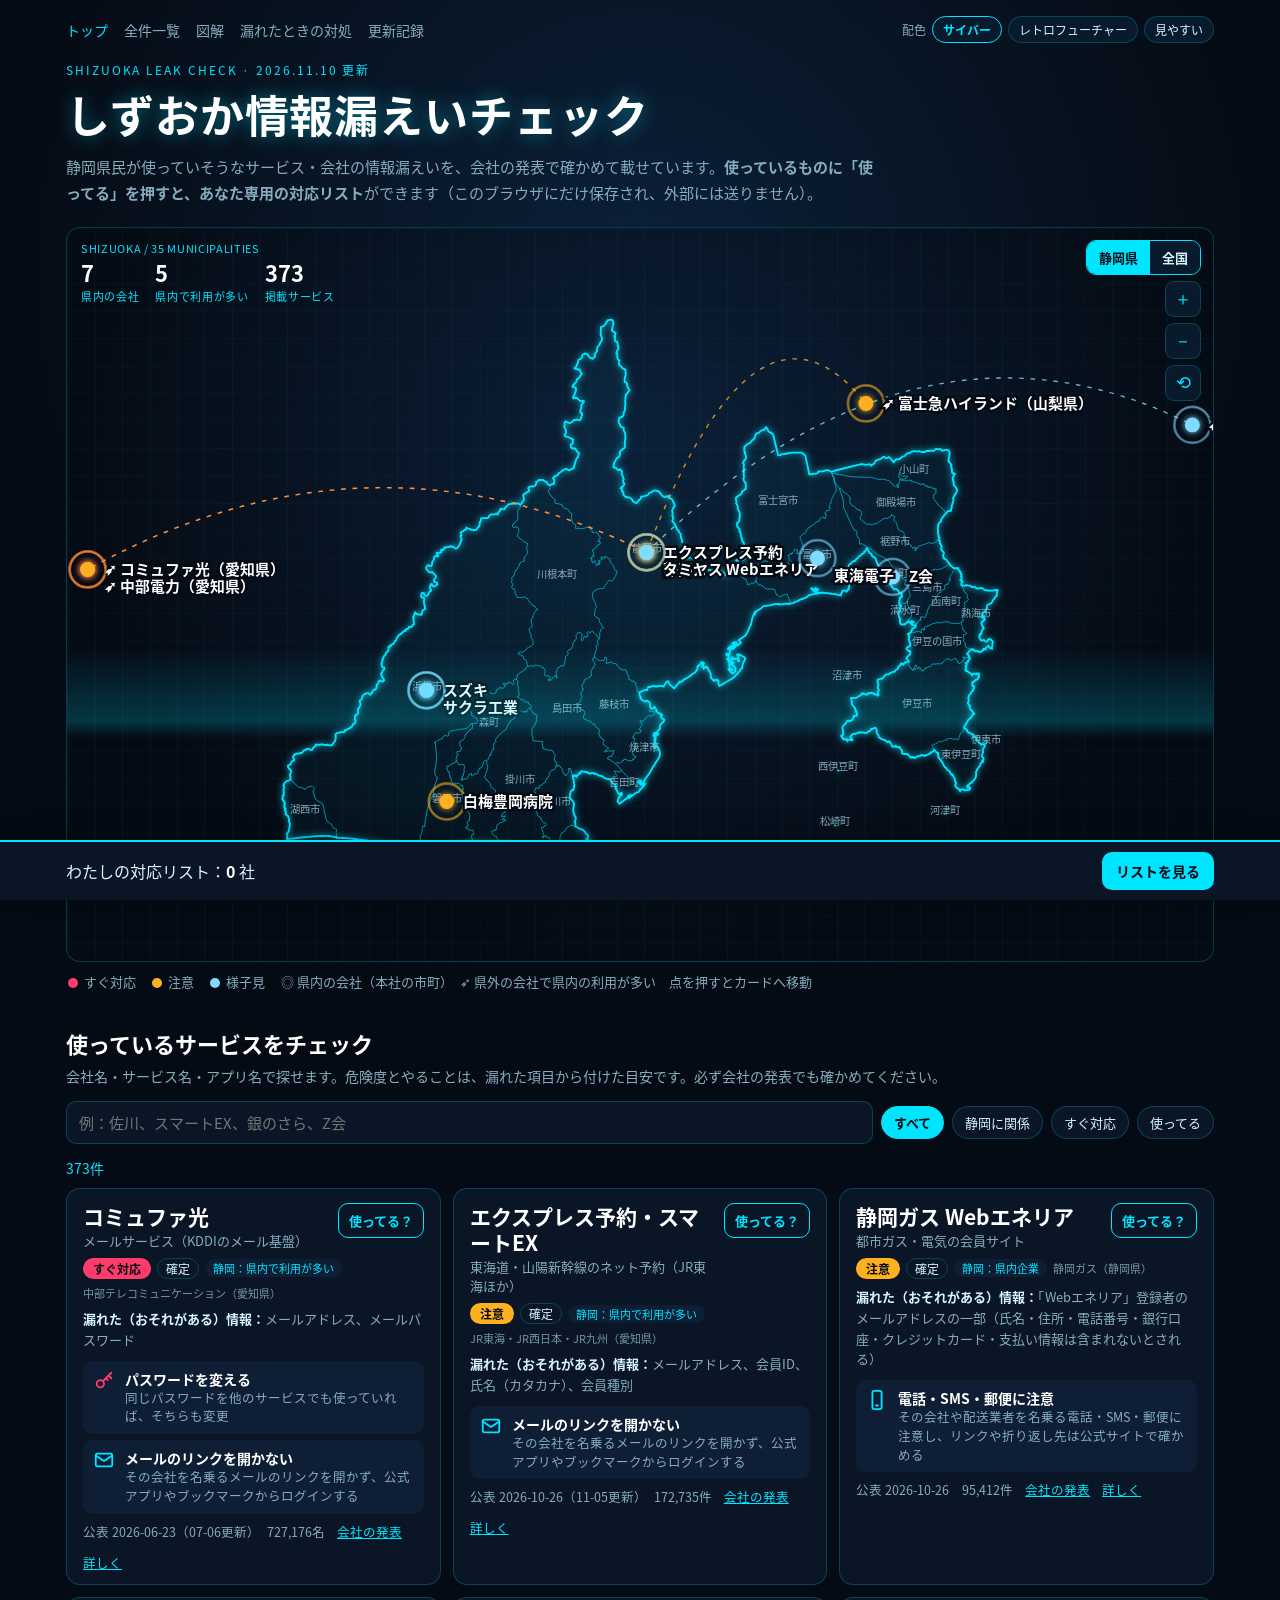
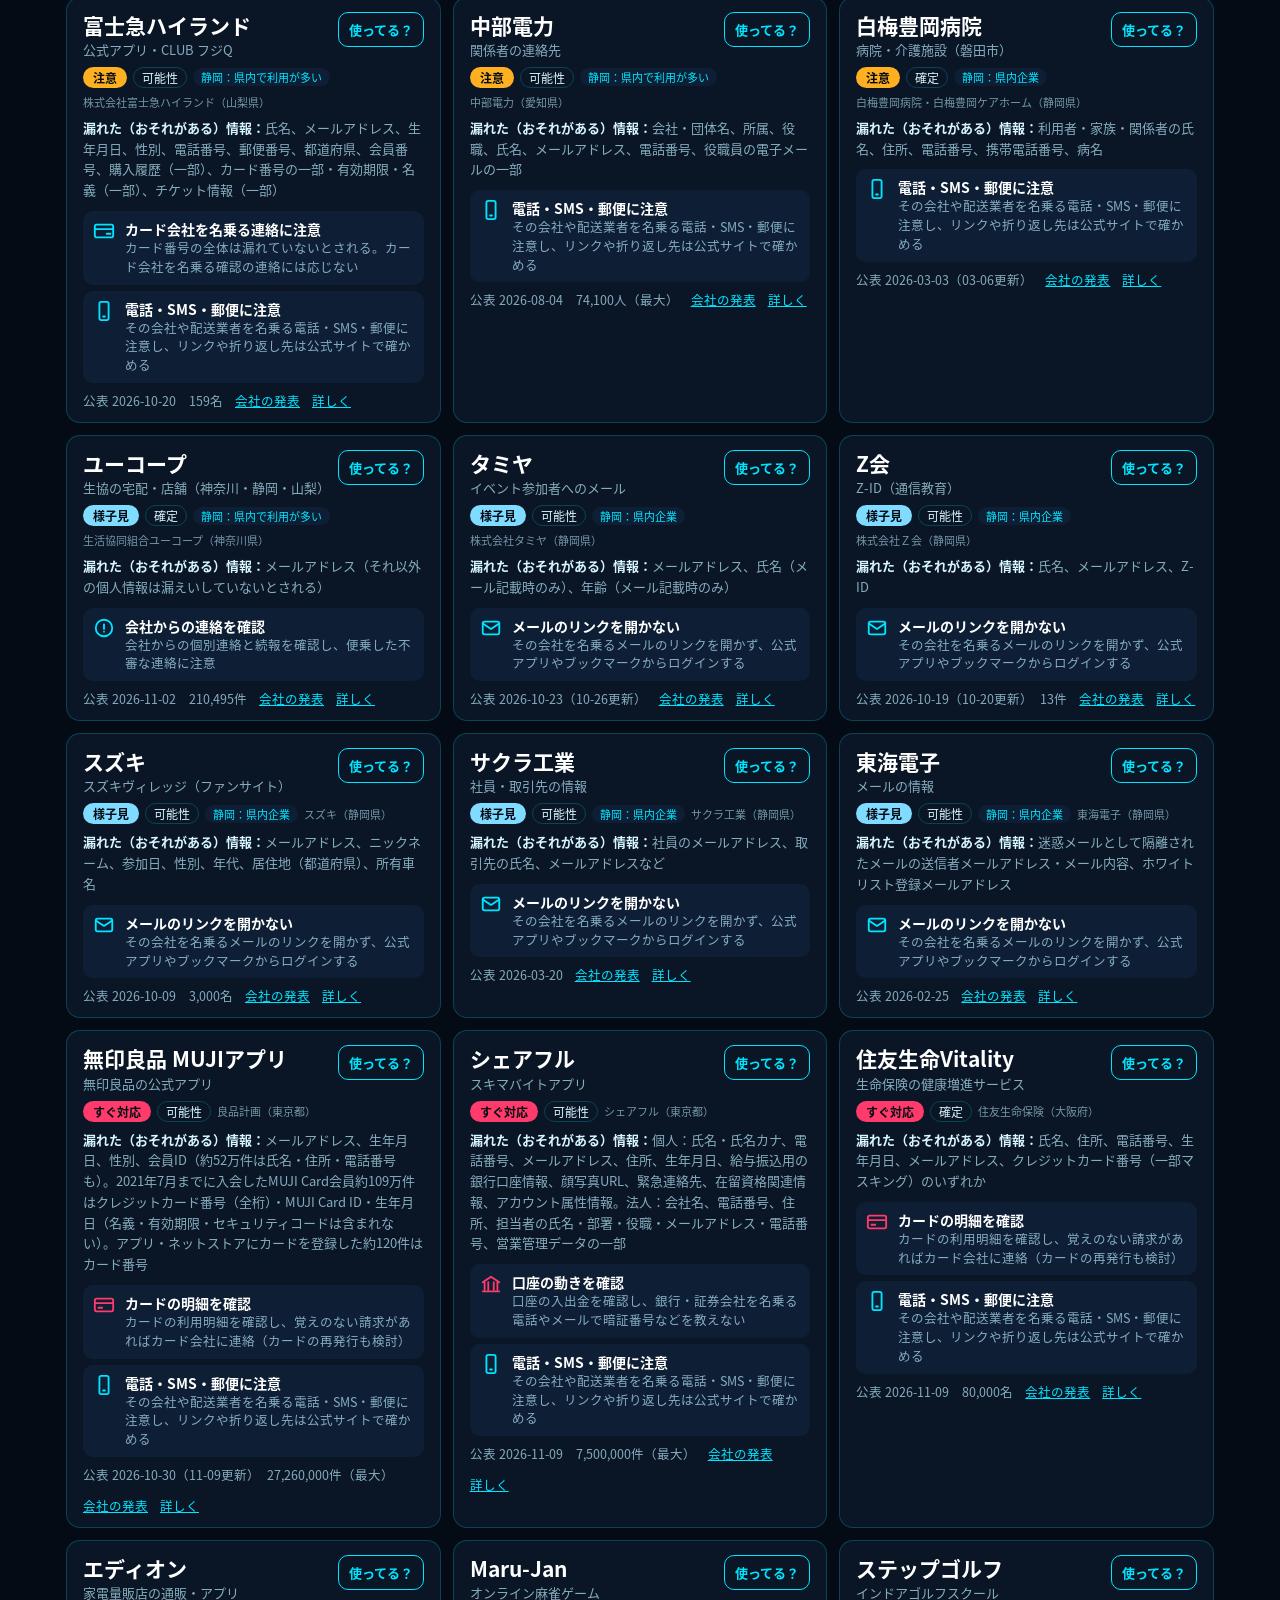
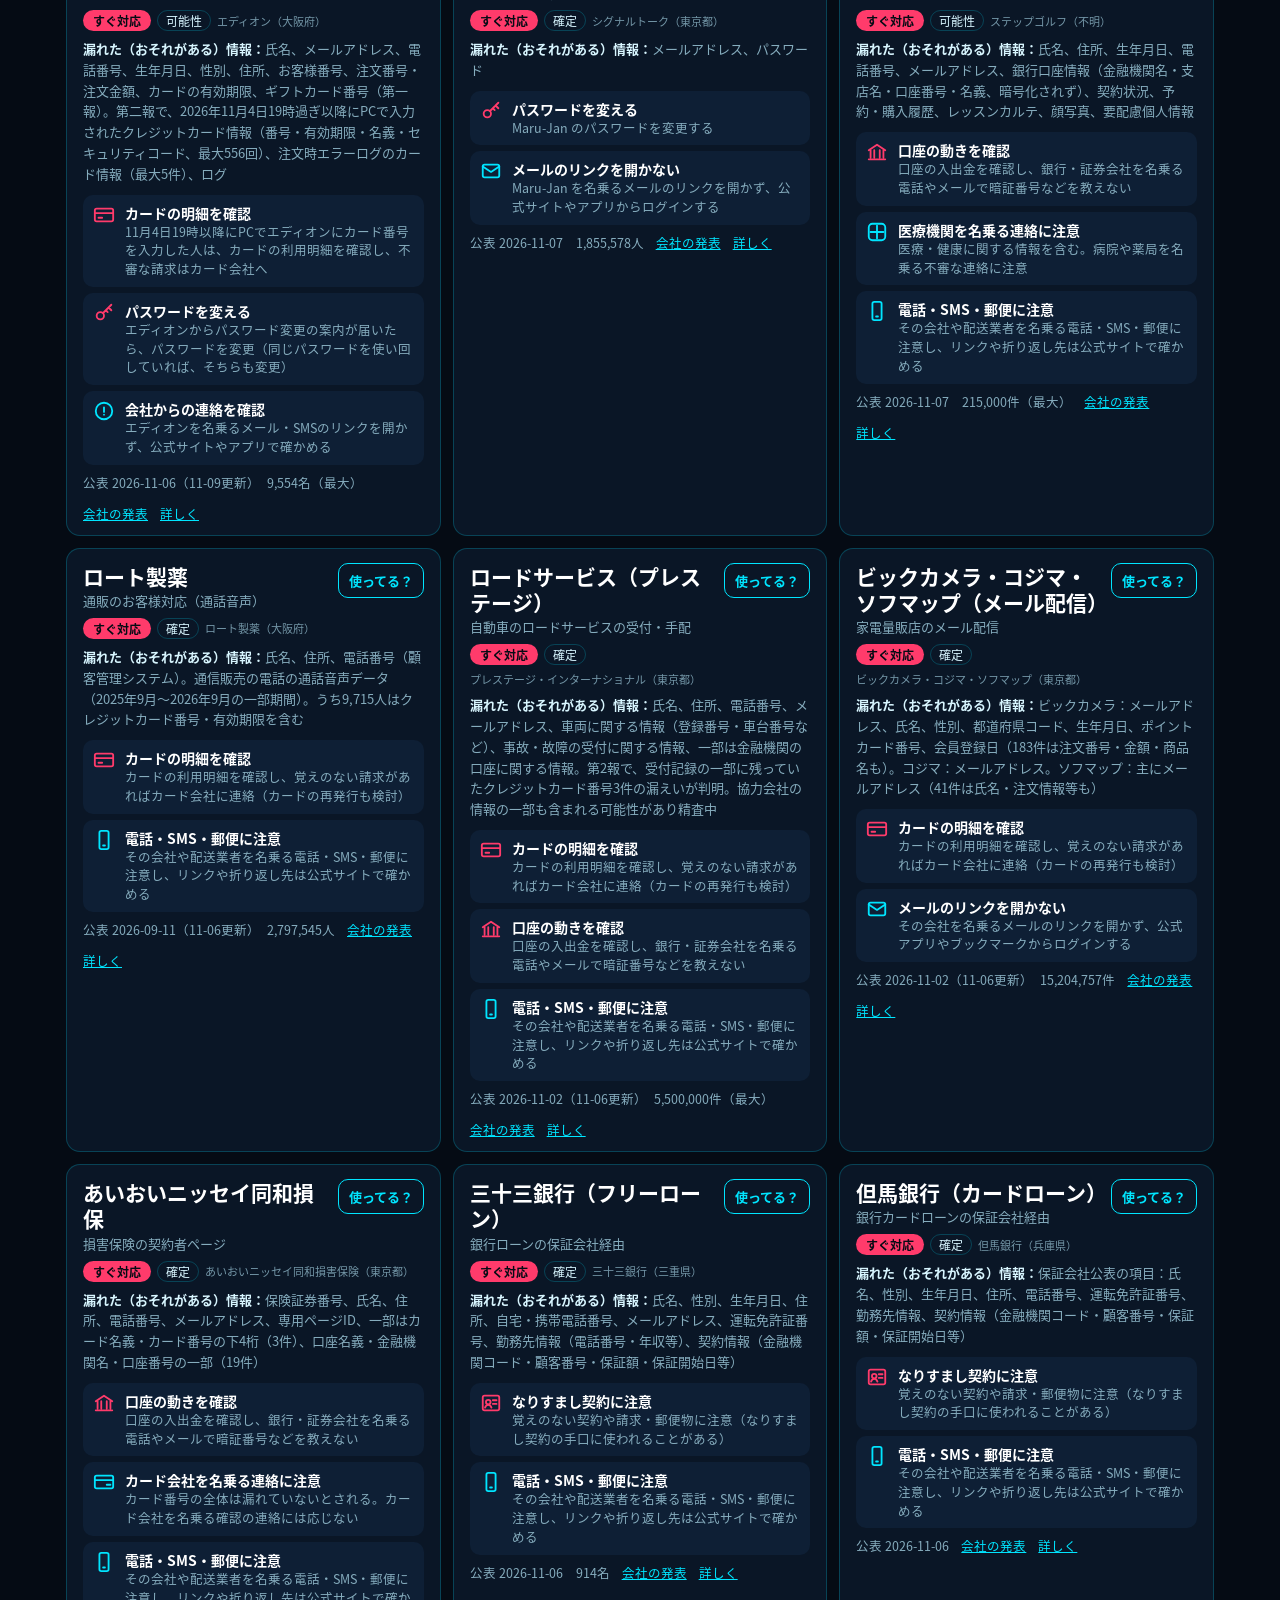
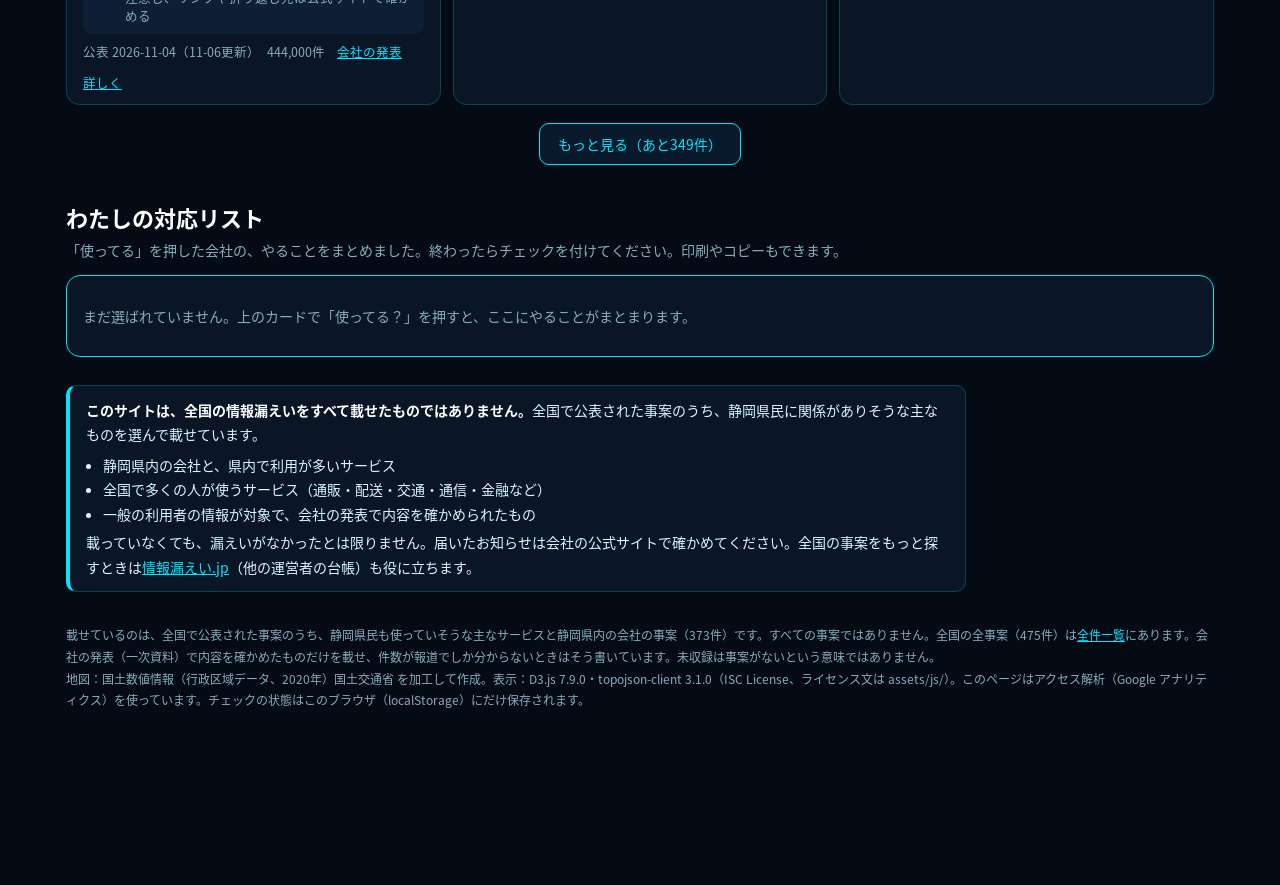
==== index.html @ 44de722c "初回の公開ファイル（2026-11-11 10:01）" ====
<!doctype html><html lang="ja" data-theme="cyber"><head><meta charset="utf-8">
<!-- Google tag (gtag.js) -->
<script async src="https://www.googletagmanager.com/gtag/js?id=G-V7WDPRRG0V"></script>
<script>
  window.dataLayer = window.dataLayer || [];
  function gtag(){dataLayer.push(arguments);}
  gtag('js', new Date());
  gtag('config', 'G-V7WDPRRG0V');
</script>
<script>try{var t=localStorage.getItem('ileak.theme');if(t)document.documentElement.dataset.theme=t}catch(e){}</script>
<link rel="icon" type="image/png" href="/images/miyata-logo_2026.png">
<link rel="apple-touch-icon" href="/images/miyata-logo_2026.png">
<link rel="sitemap" type="application/xml" href="https://gkmyt.net/sitemap.xml">
<meta name="viewport" content="width=device-width, initial-scale=1">
<title>しずおか情報漏えいチェック｜静岡県民のための確認と対応</title>
<meta name="description" content="静岡県民が使っていそうなサービス・企業の情報漏えいを地図で確認。使っているものにチェックして、自分だけの対応リストを作れます。2026.11.10 更新。">
<link rel="canonical" href="https://gkmyt.net/apps/ileak/">
<meta property="og:type" content="website"><meta property="og:locale" content="ja_JP"><meta property="og:title" content="しずおか情報漏えいチェック"><meta property="og:description" content="静岡県民が使っていそうなサービスの情報漏えいと、あなたがやること。"><meta property="og:url" content="https://gkmyt.net/apps/ileak/"><meta property="og:image" content="https://gkmyt.net/apps/ileak/assets/ileak-ogp-check.png"><meta property="og:image:alt" content="しずおか情報漏えいチェック。静岡県の地図と「使っているサービス、入っていませんか？」の文字"><meta property="og:image:width" content="1200"><meta property="og:image:height" content="630"><meta name="twitter:card" content="summary_large_image"><meta name="twitter:image" content="https://gkmyt.net/apps/ileak/assets/ileak-ogp-check.png"><meta name="thumbnail" content="https://gkmyt.net/apps/ileak/assets/ileak-thumbnail-check.png">
<style>
@font-face{font-family:"SHS";src:url("assets/fonts/SourceHanSansJP-Regular.otf") format("opentype");font-weight:400;font-display:swap}
@font-face{font-family:"SHS";src:url("assets/fonts/SourceHanSansJP-Bold.otf") format("opentype");font-weight:700;font-display:swap}
/* ── 3つの配色 ── */
:root,[data-theme="cyber"]{--bg:#050b14;--bg2:radial-gradient(ellipse at 50% 30%,#0b2038 0%,#050b14 70%);--panel:#0a1626;--panel2:#0e1f35;--line:#00e5ff;--line-soft:rgba(0,229,255,.22);--text:#d8f6ff;--muted:#86adbe;--title:#ffffff;--land:rgba(0,229,255,.04);--land-on:rgba(0,229,255,.18);--coast:#00e5ff;--glow:0 0 18px rgba(0,229,255,.45);--high:#ff3b6b;--mid:#ffb020;--low:#7fdbff;--none:#39ffb0;--btn:#081a2c;--font:"SHS",sans-serif;--mono:"SHS",sans-serif;--grid:.07;--scan:.22;--fx:1}
[data-theme="retro"]{--bg:#0b0428;--bg2:transparent;--panel:rgba(22,8,64,.86);--panel2:rgba(48,18,110,.7);--line:#ff2bd6;--line-soft:rgba(255,43,214,.38);--text:#f3e8ff;--muted:#c9b8f2;--title:#ffffff;--land:rgba(123,47,247,.14);--land-on:rgba(255,43,214,.3);--coast:#29e7ff;--glow:0 0 10px rgba(255,43,214,.8);--high:#ff3864;--mid:#ffd23f;--low:#29e7ff;--none:#7cffcb;--btn:rgba(22,8,64,.9);--font:"SHS",sans-serif;--mono:"SHS",sans-serif;--grid:.12;--scan:.16;--fx:1}
[data-theme="clear"]{--bg:#f3f7fa;--bg2:linear-gradient(#eaf2f7,#f7fafc);--panel:#ffffff;--panel2:#eef4f8;--line:#006b80;--line-soft:rgba(0,107,128,.25);--text:#14232f;--muted:#4b6070;--title:#0a1b27;--land:#dfeaf0;--land-on:#bfe3ec;--coast:#00596b;--glow:none;--high:#c62828;--mid:#b76e00;--low:#2d6a9f;--none:#1d7a4f;--btn:#ffffff;--font:"SHS",sans-serif;--mono:"SHS",sans-serif;--grid:0;--scan:0;--fx:0}
*{box-sizing:border-box}html,body{margin:0;background:var(--bg);color:var(--text);font-family:var(--font)}
body{background:var(--bg2) fixed,var(--bg)}
html[data-theme="retro"]{background:radial-gradient(1.5px 1.5px at 12% 18%,#fff,transparent),radial-gradient(1px 1px at 28% 8%,#fff,transparent),radial-gradient(1.5px 1.5px at 47% 22%,#ffd1f3,transparent),radial-gradient(1px 1px at 63% 12%,#fff,transparent),radial-gradient(1.5px 1.5px at 78% 26%,#bde9ff,transparent),radial-gradient(1px 1px at 90% 9%,#fff,transparent),radial-gradient(1px 1px at 6% 40%,#fff,transparent),radial-gradient(1px 1px at 95% 44%,#fff,transparent),radial-gradient(ellipse at 50% 75%,#3a0f7a 0%,#160647 45%,#06021c 100%) fixed,#0b0428}html[data-theme="retro"] body{background:transparent!important}html[data-theme="retro"] body::before{content:"";position:fixed;left:-50%;right:-50%;bottom:-12vh;height:52vh;z-index:-1;pointer-events:none;background-image:linear-gradient(rgba(255,43,214,.6) 2px,transparent 2px),linear-gradient(90deg,rgba(255,43,214,.6) 2px,transparent 2px);background-size:80px 80px;transform:perspective(320px) rotateX(62deg);transform-origin:center top;animation:synthgrid 3s linear infinite;-webkit-mask-image:linear-gradient(to bottom,transparent 0%,#000 30%);mask-image:linear-gradient(to bottom,transparent 0%,#000 30%)}@keyframes synthgrid{to{background-position:0 80px}}html[data-theme="retro"] body::after{content:"";position:fixed;z-index:-2;pointer-events:none;width:min(48vw,520px);aspect-ratio:1;left:50%;bottom:27vh;transform:translateX(-50%);border-radius:50%;background:linear-gradient(#ffe66d 0%,#ff9a3c 32%,#ff3d7f 58%,#c213a7 82%);-webkit-mask-image:linear-gradient(#000 46%,transparent 46%,transparent 50%,#000 50%,#000 60%,transparent 60%,transparent 65%,#000 65%,#000 73%,transparent 73%,transparent 79%,#000 79%,#000 86%,transparent 86%,transparent 93%,#000 93%);mask-image:linear-gradient(#000 46%,transparent 46%,transparent 50%,#000 50%,#000 60%,transparent 60%,transparent 65%,#000 65%,#000 73%,transparent 73%,transparent 79%,#000 79%,#000 86%,transparent 86%,transparent 93%,#000 93%);opacity:.5;filter:drop-shadow(0 0 40px rgba(255,61,127,.7))}html[data-theme="retro"]:root h1{font-style:italic;font-weight:700;letter-spacing:.02em;background:linear-gradient(180deg,#0b3d91 0%,#6fb6ff 30%,#ffffff 49%,#1a0533 51%,#b5179e 74%,#ffd1f3 100%);-webkit-background-clip:text;background-clip:text;color:transparent!important;-webkit-text-stroke:1px rgba(255,255,255,.55);filter:drop-shadow(0 0 6px rgba(41,231,255,.75)) drop-shadow(0 0 18px rgba(255,43,214,.5));text-shadow:none!important;display:inline-block;padding-right:.15em}html[data-theme="retro"]:root h2{color:#fff!important;text-shadow:0 0 8px rgba(255,43,214,.9),0 0 22px rgba(255,43,214,.45)}html[data-theme="retro"]:root .kicker{color:#29e7ff!important;letter-spacing:.32em;text-shadow:0 0 8px rgba(41,231,255,.8);font-style:italic}html[data-theme="retro"]:root :is(.card,.tablewrap,.stat,.methodology,.case,.step,.contact,.controls,.mypanel,.scope){background:rgba(22,8,64,.86)!important;border:1px solid rgba(255,43,214,.6)!important;box-shadow:0 0 0 1px rgba(41,231,255,.12) inset,0 0 18px rgba(255,43,214,.28)!important;border-radius:14px!important;-webkit-backdrop-filter:blur(3px);backdrop-filter:blur(3px)}html[data-theme="retro"]:root .card{border-top:3px solid var(--sector,#ff2bd6)!important}html[data-theme="retro"]:root :is(.brand,.card h3,.company-cell b){color:#fff!important;text-shadow:0 0 8px rgba(255,43,214,.75)}html[data-theme="retro"]:root th{background:linear-gradient(90deg,#3a0ca3,#7209b7)!important;color:#fff!important}html[data-theme="retro"]:root .note{background:rgba(255,210,63,.1)!important;border-left-color:#ffd23f!important}html[data-theme="retro"]:root .themes button[aria-pressed="true"],html[data-theme="retro"]:root .ctrl .seg button[aria-pressed="true"],html[data-theme="retro"]:root .chip[aria-pressed="true"],html[data-theme="retro"]:root .use[aria-pressed="true"],html[data-theme="retro"]:root .mybar button{background:linear-gradient(90deg,#ff2bd6,#7b2ff7)!important;color:#fff!important;border-color:#ff2bd6!important}html[data-theme="retro"]:root .lead b{background:linear-gradient(transparent 62%,rgba(255,43,214,.45) 62%)!important;color:#fff!important}html[data-theme="retro"]:root .site-footer{background:rgba(6,2,28,.9)!important}html[data-theme="retro"]:root .mybar{background:rgba(11,4,40,.92);border-top:2px solid #ff2bd6;box-shadow:0 -4px 20px rgba(255,43,214,.35)}html[data-theme="retro"]:root .stage{background:rgba(8,3,32,.72)!important;border:1px solid rgba(41,231,255,.5)!important;box-shadow:0 0 22px rgba(41,231,255,.25)!important}
a{color:var(--line)}
.wrap{max-width:1180px;margin:0 auto;padding:0 16px}
header.top{padding:16px 0 6px}
.bar{display:flex;flex-wrap:wrap;gap:8px 18px;align-items:center;justify-content:space-between}
nav{display:flex;flex-wrap:wrap;gap:6px 16px;font-size:14px}nav a{color:var(--muted);text-decoration:none}nav a:hover,nav a[aria-current]{color:var(--line)}
.themes{display:flex;gap:6px;font-size:12px;align-items:center;color:var(--muted)}
.themes button{font:inherit;font-size:12px;padding:4px 10px;border-radius:999px;border:1px solid var(--line-soft);background:var(--btn);color:var(--text);cursor:pointer}
.themes button[aria-pressed="true"]{border-color:var(--line);color:var(--line);font-weight:700}
.kicker{font-family:var(--mono);font-size:12px;letter-spacing:.16em;color:var(--line);margin:18px 0 4px}
h1{font-size:clamp(26px,4.8vw,44px);margin:0;color:var(--title);text-shadow:var(--glow);letter-spacing:.02em}
.lead{color:var(--muted);font-size:15px;line-height:1.75;margin:8px 0 0;max-width:820px}
.stage{position:relative;margin-top:14px;border:1px solid var(--line-soft);border-radius:14px;overflow:hidden;background:var(--bg2)}
svg#map{display:block;width:100%;height:auto;touch-action:pan-y}
.muni{fill:var(--land);stroke:var(--coast);stroke-width:.55;stroke-opacity:.55}
.muni:hover,.muni.on{fill:var(--land-on)}
.pref{fill:var(--land);stroke:var(--coast);stroke-width:.5;stroke-opacity:.45;cursor:pointer}
.pref:hover{fill:var(--land-on)}.pref.shz{fill:var(--land-on);stroke-width:1.6;stroke-opacity:1}
.coast{fill:none;stroke:var(--coast);stroke-width:1.6}
[data-theme="cyber"] .coast,[data-theme="retro"] .coast{filter:url(#glow)}
.lbl{font-size:9px;fill:var(--muted);pointer-events:none}
.node{cursor:pointer}.node text{font-size:13px;font-weight:700;fill:var(--title);paint-order:stroke;stroke:var(--bg);stroke-width:4px}
.ring{fill:none;stroke-width:1.5}.arc{fill:none;stroke-width:1.2;stroke-dasharray:4 6;opacity:.8}
.flow{fill:none;stroke:var(--line);stroke-opacity:.13;stroke-width:.8}
.r-すぐ対応{fill:var(--high);stroke:var(--high)}.r-注意{fill:var(--mid);stroke:var(--mid)}.r-様子見{fill:var(--low);stroke:var(--low)}
.hud{position:absolute;pointer-events:none;font-family:var(--mono);font-size:11px;letter-spacing:.06em;color:var(--line)}
.hud.tl{left:14px;top:12px}.hud b{display:block;font-size:22px;letter-spacing:0;color:var(--title)}.hud .row{display:flex;gap:16px}
.ctrl{position:absolute;right:12px;top:12px;display:flex;flex-direction:column;gap:6px;align-items:flex-end}
.ctrl .seg{display:flex;border:1px solid var(--line);border-radius:10px;overflow:hidden}
.ctrl .seg button{font:inherit;font-size:13px;font-weight:700;padding:7px 12px;border:0;background:var(--btn);color:var(--text);cursor:pointer}
.ctrl .seg button[aria-pressed="true"]{background:var(--line);color:var(--bg)}
.ctrl .zb{width:36px;height:36px;border-radius:9px;border:1px solid var(--line-soft);background:var(--btn);color:var(--line);font-size:18px;cursor:pointer}
.maptip{position:absolute;left:14px;bottom:12px;font-size:12px;color:var(--muted);pointer-events:none;max-width:70%}
.legend{display:flex;flex-wrap:wrap;gap:6px 16px;font-size:13px;color:var(--muted);margin:10px 2px}
.dot{display:inline-block;width:10px;height:10px;border-radius:50%;margin-right:6px;vertical-align:-1px}
h2{font-size:22px;margin:36px 0 6px;color:var(--title)}
.sub{color:var(--muted);font-size:14px;margin:0 0 12px;line-height:1.7}
.tools{display:flex;flex-wrap:wrap;gap:8px;align-items:center;margin:10px 0 14px}
.tools input[type=search]{flex:1 1 260px;font:inherit;font-size:15px;padding:10px 12px;border-radius:10px;border:1px solid var(--line-soft);background:var(--panel);color:var(--text)}
.chip{font:inherit;font-size:13px;padding:6px 12px;border-radius:999px;border:1px solid var(--line-soft);background:var(--panel);color:var(--text);cursor:pointer}
.chip[aria-pressed="true"]{border-color:var(--line);background:var(--line);color:var(--bg);font-weight:700}
.filterinfo{font-size:14px;color:var(--line);margin:4px 0 10px}
.grid{display:grid;gap:12px;grid-template-columns:repeat(auto-fill,minmax(310px,1fr))}
.card{background:var(--panel);border:1px solid var(--line-soft);border-radius:14px;padding:14px 16px 12px;display:flex;flex-direction:column;gap:8px;position:relative}
.card.mine{border-color:var(--line);box-shadow:0 0 0 2px var(--line-soft)}
.card.flash{animation:flash 1.4s ease}@keyframes flash{0%{box-shadow:0 0 0 4px var(--line)}100%{box-shadow:none}}
.cardhead{display:flex;gap:10px;align-items:flex-start;justify-content:space-between}
.brand{font-size:21px;font-weight:700;line-height:1.25;color:var(--title);margin:0}
.svc{font-size:13px;color:var(--muted);margin:2px 0 0}
.org{font-size:11px;color:var(--muted);opacity:.85}
.use{flex:none;font:inherit;font-size:13px;font-weight:700;padding:7px 10px;border-radius:10px;border:1.5px solid var(--line);background:transparent;color:var(--line);cursor:pointer;white-space:nowrap}
.use[aria-pressed="true"]{background:var(--line);color:var(--bg)}
.badges{display:flex;flex-wrap:wrap;gap:6px;align-items:center}
.badge{font-size:12px;font-weight:700;padding:2px 10px;border-radius:999px;color:#fff}
[data-theme="cyber"] .badge{color:var(--bg)}[data-theme="retro"] .b-注意,[data-theme="retro"] .b-様子見{color:#10022b}
.b-すぐ対応{background:var(--high)}.b-注意{background:var(--mid)}.b-様子見{background:var(--low)}
.st{font-size:12px;padding:1px 8px;border-radius:999px;border:1px solid var(--line-soft);color:var(--text)}
.st-漏えいなし{border-color:var(--none);color:var(--none)}
.tag{font-size:11px;padding:1px 8px;border-radius:999px;background:var(--panel2);color:var(--line)}
.leaked{font-size:13px;color:var(--muted);line-height:1.6;margin:0}
.leaked b{color:var(--text);font-weight:700}
.acts{list-style:none;margin:2px 0 0;padding:0;display:grid;gap:6px}
.acts li{display:flex;gap:10px;align-items:flex-start;background:var(--panel2);border-radius:10px;padding:8px 10px}
.acts svg{flex:none;width:22px;height:22px;stroke:var(--line);fill:none;stroke-width:2;stroke-linecap:round;stroke-linejoin:round;margin-top:1px}
.acts .t{font-weight:700;font-size:14px;color:var(--title)}.acts .d{font-size:12.5px;color:var(--muted);line-height:1.5}
.acts li.hi svg{stroke:var(--high)}
.foot{display:flex;flex-wrap:wrap;gap:12px;font-size:12.5px;color:var(--muted);align-items:center}
.more{margin:18px 0 0;text-align:center}
.more button{font:inherit;font-size:14px;padding:10px 18px;border-radius:10px;border:1px solid var(--line);background:var(--btn);color:var(--line);cursor:pointer}
/* わたしの対応リスト */
.mybar{position:sticky;bottom:0;z-index:20;margin-top:24px;background:var(--panel);border-top:2px solid var(--line);box-shadow:0 -6px 24px rgba(0,0,0,.25)}
.mybar .wrap{display:flex;gap:12px;align-items:center;justify-content:space-between;padding:10px 16px}
.mybar b{color:var(--title)}
.mybar button{font:inherit;font-size:14px;font-weight:700;padding:9px 14px;border-radius:10px;border:0;background:var(--line);color:var(--bg);cursor:pointer}
#mine{scroll-margin-top:12px}
.mypanel{background:var(--panel);border:1px solid var(--line);border-radius:14px;padding:16px}
.mypanel h3{margin:0 0 4px;font-size:18px;color:var(--title)}
.group{border-top:1px solid var(--line-soft);padding:12px 0}
.group label{display:flex;gap:10px;align-items:flex-start;cursor:pointer}
.group input{width:20px;height:20px;margin-top:2px;accent-color:var(--line)}
.group .who{font-size:13px;color:var(--muted);margin:4px 0 0 30px;line-height:1.6}
.group.done .t{text-decoration:line-through;opacity:.6}
.myco{display:flex;flex-wrap:wrap;gap:6px;margin:8px 0 0}
.myco span{font-size:13px;padding:3px 10px;border-radius:999px;background:var(--panel2)}
.myco button{margin-left:4px;border:0;background:none;color:var(--muted);cursor:pointer;font-size:13px}
.myact{display:flex;flex-wrap:wrap;gap:8px;margin-top:12px}
.myact button{font:inherit;font-size:13px;padding:7px 12px;border-radius:9px;border:1px solid var(--line-soft);background:var(--btn);color:var(--text);cursor:pointer}
.empty{color:var(--muted);font-size:14px}
.scope{margin:28px 0 0;padding:12px 16px;border:1px solid var(--line-soft);border-left:4px solid var(--line);border-radius:10px;background:var(--panel);font-size:14px;line-height:1.75;max-width:900px}.scope b{color:var(--title)}.scope ul{margin:6px 0 4px 1.2em;padding:0}
footer{padding:32px 0 90px;font-size:12px;color:var(--muted);line-height:1.8}
@media (max-width:640px){.hud.tl{font-size:9px}.hud b{font-size:16px}.node text{font-size:30px;stroke-width:6px}.lbl{display:none}.brand{font-size:19px}.ctrl .seg button{padding:6px 9px;font-size:12px}.maptip{display:none}}
@media (prefers-reduced-motion:reduce){*{animation:none!important;transition:none!important}}
@media print{.stage,.tools,.grid,.more,.mybar,header.top nav,.themes,h2.hide-print,.sub.hide-print,footer{display:none!important}body{background:#fff;color:#000}.mypanel{border:0}}
</style></head><body>
<div class="wrap">
<header class="top">
<div class="bar"><nav aria-label="ページ"><a href="index.html" aria-current="page">トップ</a><a href="list.html">全件一覧</a><a href="zukai.html">図解</a><a href="what-to-do.html">漏れたときの対処</a><a href="updates.html">更新記録</a></nav>
<div class="themes" role="group" aria-label="配色">配色 <button data-t="cyber">サイバー</button><button data-t="retro">レトロフューチャー</button><button data-t="clear">見やすい</button></div></div>
<p class="kicker">SHIZUOKA LEAK CHECK · 2026.11.10 更新</p>
<h1>しずおか情報漏えいチェック</h1>
<p class="lead">静岡県民が使っていそうなサービス・会社の情報漏えいを、会社の発表で確かめて載せています。<b>使っているものに「使ってる」を押すと、あなた専用の対応リスト</b>ができます（このブラウザにだけ保存され、外部には送りません）。</p>
</header>
<div class="stage" id="stage">
<svg id="map" viewBox="0 0 1000 640" role="img" aria-label="静岡県または日本全国の地図。情報漏えい事案のある会社の位置を表示"></svg>
<div class="hud tl" id="hud"></div>
<div class="ctrl"><div class="seg" role="group" aria-label="地図の範囲"><button id="m-shz" aria-pressed="true">静岡県</button><button id="m-jp" aria-pressed="false">全国</button></div><button class="zb" id="zin" aria-label="拡大">＋</button><button class="zb" id="zout" aria-label="縮小">－</button><button class="zb" id="zreset" aria-label="元に戻す">⟲</button></div>
<p class="maptip" id="tip"></p>
</div>
<div class="legend"><span><i class="dot" style="background:var(--high)"></i>すぐ対応</span><span><i class="dot" style="background:var(--mid)"></i>注意</span><span><i class="dot" style="background:var(--low)"></i>様子見</span><span id="legend2"></span></div>

<h2>使っているサービスをチェック</h2>
<p class="sub">会社名・サービス名・アプリ名で探せます。危険度とやることは、漏れた項目から付けた目安です。必ず会社の発表でも確かめてください。</p>
<div class="tools"><input id="q" type="search" placeholder="例：佐川、スマートEX、銀のさら、Z会" aria-label="会社名・サービス名で探す">
<button class="chip" data-f="all" aria-pressed="true">すべて</button><button class="chip" data-f="shz" aria-pressed="false">静岡に関係</button><button class="chip" data-f="high" aria-pressed="false">すぐ対応</button><button class="chip" data-f="mine" aria-pressed="false">使ってる</button></div>
<p class="filterinfo" id="finfo"></p>
<div class="grid" id="cards"></div>
<div class="more"><button id="more">もっと見る</button></div>

<h2 id="mine">わたしの対応リスト</h2>
<p class="sub hide-print">「使ってる」を押した会社の、やることをまとめました。終わったらチェックを付けてください。印刷やコピーもできます。</p>
<div class="mypanel" id="mypanel"></div>
<div class="scope" role="note"><b>このサイトは、全国の情報漏えいをすべて載せたものではありません。</b>全国で公表された事案のうち、静岡県民に関係がありそうな主なものを選んで載せています。
<ul><li>静岡県内の会社と、県内で利用が多いサービス</li><li>全国で多くの人が使うサービス（通販・配送・交通・通信・金融など）</li><li>一般の利用者の情報が対象で、会社の発表で内容を確かめられたもの</li></ul>
載っていなくても、漏えいがなかったとは限りません。届いたお知らせは会社の公式サイトで確かめてください。全国の事案をもっと探すときは<a href="https://joho-rouei.jp/" target="_blank" rel="noopener noreferrer">情報漏えい.jp</a>（他の運営者の台帳）も役に立ちます。</div>
<footer>載せているのは、全国で公表された事案のうち、静岡県民も使っていそうな主なサービスと静岡県内の会社の事案（373件）です。すべての事案ではありません。全国の全事案（475件）は<a href="list.html">全件一覧</a>にあります。会社の発表（一次資料）で内容を確かめたものだけを載せ、件数が報道でしか分からないときはそう書いています。未収録は事案がないという意味ではありません。<br>地図：国土数値情報（行政区域データ、2020年）国土交通省 を加工して作成。表示：D3.js 7.9.0・topojson-client 3.1.0（ISC License、ライセンス文は assets/js/）。このページはアクセス解析（Google アナリティクス）を使っています。チェックの状態はこのブラウザ（localStorage）にだけ保存されます。</footer>
</div>
<div class="mybar"><div class="wrap"><span>わたしの対応リスト：<b id="mycount">0</b> 社</span><button id="gomine">リストを見る</button></div></div>
<script src="assets/js/d3-7.9.0.min.js"></script>
<script src="assets/js/topojson-client-3.1.0.min.js"></script>
<script>
const SHZ={"type":"Topology","arcs":[[[43643,41232],[12,313],[-41,86],[2,234],[66,50],[108,48],[2,129],[33,201],[-9,129],[42,86],[11,65],[68,79],[-16,190],[8,148],[-139,144],[37,100],[159,48],[77,65],[88,139],[-54,114],[4,293],[-57,120],[-6,90],[39,77],[56,66],[138,202],[27,18]],[[44298,44466],[35,38],[21,216],[62,82],[-29,100],[-26,165],[22,166],[-29,82],[-10,167],[30,47],[64,209],[28,9],[27,143],[37,76],[18,116],[134,193],[56,18],[71,55],[105,33],[-17,79],[-55,83],[-148,133],[-53,73],[-20,139],[-26,49],[-48,159],[-46,64],[-49,22],[-98,141],[-8,139],[-21,38],[-5,274],[-31,91],[2,94],[-184,122],[-72,68],[-39,8],[-50,73],[-124,51],[-109,157],[-72,77],[-25,104],[56,224],[-6,106],[31,197],[-18,211],[52,245],[-2,59],[124,236],[50,50],[1,73],[-57,123],[-6,67],[-45,149],[8,74],[-27,262],[-22,78],[-68,75],[-62,103],[-60,183],[1,35],[-62,152],[-107,110],[17,165],[-69,252],[21,102],[-10,83],[47,141],[9,84],[-60,108],[-21,141],[67,77],[166,100],[32,105],[53,73],[132,20],[73,127],[121,61],[78,100],[44,30],[87,-9],[103,42],[92,-55],[48,39],[96,-14],[100,49],[114,5],[131,-15],[62,42],[61,165],[21,140],[53,137],[127,146],[29,85],[36,28],[69,155],[63,31],[46,118],[39,46],[20,81],[99,137],[25,72],[97,39],[95,-3],[41,-48],[134,-48],[43,0],[64,56],[146,68],[82,187],[46,81],[34,120],[127,292],[101,160],[36,98],[-9,47],[12,183],[24,36],[53,186],[-12,59],[28,104],[-27,104],[-41,-43],[-56,5],[-208,290],[-23,157],[-44,116],[0,66],[-36,147],[-74,95],[-1,92],[-72,104],[-47,16],[-32,81],[-94,99],[-60,125],[-109,124],[-23,119],[9,143],[-27,120],[7,70],[-22,115],[-48,67],[-180,70],[-115,136],[-218,126],[-208,-23],[9,-238],[-15,-44],[-65,0],[-62,92],[-153,157],[-58,28],[-69,-13],[-61,-47],[-4,-75],[146,-77],[10,-40],[-10,-183],[-17,-42],[-63,-40],[-129,-36],[-205,-85],[-48,-39],[11,-43],[65,-31],[122,-122],[37,-60],[-9,-108],[-86,-17],[-100,118],[-73,-13],[-42,-169],[56,-59],[92,44],[52,-39],[-12,-108],[-36,-67],[-36,-9],[-74,51],[-97,23],[-45,-27],[-91,-220],[-56,-5],[-25,94],[25,116],[-8,100],[-126,51],[-83,99],[-10,104],[62,165],[6,48],[-31,91],[-72,21],[-65,-39],[-55,-160],[-54,-97],[-92,-70],[-46,20],[-24,242],[-16,76],[-59,62],[78,31],[11,79],[-16,66],[-39,27],[-75,-25],[-70,105],[6,32],[149,26],[21,33],[-15,78],[-56,92],[2,39],[107,41],[61,56],[9,118],[46,-30],[61,-84],[73,26],[3,112],[22,154],[-97,15],[-48,88],[37,108],[-40,38],[-7,93],[53,46],[-44,71],[-38,126],[-53,57],[37,87],[-21,131],[10,42],[91,-15],[43,47],[65,136],[126,60],[55,107],[76,61],[26,56],[54,19],[71,102],[-14,65],[39,113],[54,-48],[93,115],[6,115],[120,-45],[75,87],[56,27],[5,65],[-65,147],[74,-4],[33,25],[-10,63],[-68,51],[-28,57],[-69,15],[8,61],[-55,27],[-67,-70],[-82,-6],[-13,30],[48,78],[98,97],[20,101],[67,-2],[51,49],[-36,111],[151,170],[3,61],[-79,80],[-43,80],[-52,21],[-37,64],[-55,201],[-35,66],[15,98],[-95,34],[7,73],[-84,34],[-49,104],[-41,20],[-59,-36],[-43,29],[-110,7],[-121,-54],[-93,-5],[-34,58],[-140,27],[-30,38],[2,218],[-81,67],[-105,169],[-86,43],[-31,50],[15,192],[-12,102],[-41,93],[-988,-332],[-166,24],[-73,-50],[-159,38],[-131,74],[-103,-7],[-337,-89],[-69,91],[25,147],[62,176],[-18,115],[-32,52],[22,86],[-118,144],[-158,94],[-68,78],[-55,10],[-36,47],[-29,108],[-38,59],[-20,133],[28,104],[-58,151],[14,122],[-56,110],[0,114],[24,100],[-13,368],[68,44],[5,108],[-59,90],[-71,47],[-29,79],[-77,58],[-112,45],[-85,136],[-33,90],[-18,102],[-69,80],[-51,99],[-51,49],[-181,34],[-22,54],[-55,22],[-119,14],[-120,109],[-46,134],[-45,42],[-110,53],[-51,179],[-36,88],[2,52],[-89,39],[-95,-21],[-88,46],[-185,31],[-79,57],[-103,43],[-143,30],[-116,-14],[-47,63],[12,212],[-9,255],[-30,116],[-56,112],[-65,53],[-107,136],[-92,33],[-68,127],[-42,11],[-110,180],[-16,85],[-109,175],[-38,92],[-43,35],[-37,90],[-51,47],[-70,138],[27,184],[146,304],[42,165],[-15,112],[18,154],[34,93],[26,154],[-2,63]],[[37458,71297],[101,52],[92,16],[75,68],[89,35],[183,10],[-33,258],[50,156],[-5,99],[20,75],[-3,90],[-32,103],[-153,154],[35,154],[23,40],[84,51],[55,155],[59,16],[128,-38],[101,79],[126,186],[109,61],[80,152],[19,114],[105,25],[57,33],[73,92],[165,169],[27,53],[59,47],[90,37],[92,86],[127,64],[40,-2],[119,53],[74,57],[129,-60],[47,-72],[146,-125],[201,75],[93,55],[56,6],[192,187],[68,-7],[114,76],[49,109],[-20,96],[0,143],[26,96],[94,130],[19,56],[-13,90],[33,76],[16,151],[34,141],[60,143],[-20,88],[96,183],[31,181],[96,150],[112,76],[29,135],[11,198],[44,114],[5,151],[30,79],[-36,70],[-88,78],[-82,51],[-49,62],[-6,73],[-74,91],[-99,246],[-50,46],[-51,107],[-63,10],[-108,-58],[-133,20],[-137,117],[-139,67],[-36,143],[3,271],[14,95],[34,77],[158,59],[63,103],[18,66],[14,236],[-39,89],[37,93],[36,152],[-80,82],[-99,2],[-69,83],[-75,21],[-30,66],[-89,64],[-113,26],[-106,91],[-172,24],[-68,34],[-120,18],[-33,37],[-63,7],[-72,144],[-9,125],[73,137],[44,29],[113,227],[-18,124],[-51,184],[8,92],[-38,154],[-85,245],[-98,163],[7,184],[34,37],[21,131],[6,164],[-41,175],[73,182],[57,98],[69,21],[56,-98],[89,-34],[131,-76],[124,-15],[67,-65],[54,-18],[53,43],[172,59],[132,134],[32,57],[95,74],[92,160],[180,38],[126,-5],[92,35],[49,48],[87,-21],[87,-78],[15,-43],[108,24],[122,8],[105,86],[22,80],[-3,96],[28,132],[39,95],[34,28],[5,106],[79,192],[-8,85],[17,198],[-20,62],[-84,72],[-117,49],[-40,137],[19,25],[-2,221],[38,177],[64,172],[12,119],[30,87],[-24,120],[-3,201],[22,86],[90,112],[41,131],[140,155],[94,193],[-2,28],[-144,71],[-164,-36],[-97,5],[-80,51],[-110,49],[-80,66],[-118,162],[-72,59],[-116,142],[-65,42],[-79,21],[-115,-1],[-42,-56],[-78,-38],[-133,10],[-41,149],[26,146],[62,136],[146,183],[-4,118],[35,154],[0,114],[39,72],[58,35],[52,202],[-19,206],[22,247],[-34,38],[-59,8],[-32,47],[-61,15],[-137,84],[-118,-21],[-51,98],[3,64],[85,142],[72,65],[23,57],[53,44],[38,145],[96,71],[98,125],[62,39],[24,67],[-4,81],[19,226],[21,107],[49,19],[121,105],[47,11],[55,99],[45,37],[45,101],[62,68],[20,75],[63,135],[63,53],[69,172],[62,73],[-40,69],[9,90],[-167,169],[-13,52],[4,256],[-111,161],[-54,-2],[-76,-58],[-50,-5],[-50,51],[-69,16],[-70,72],[-78,28],[-54,-6],[-74,31],[-40,-15],[-80,52],[-3,37],[107,47],[97,82],[31,151],[38,65],[0,56],[43,157],[29,31],[7,79],[100,194],[47,131],[3,115],[44,225],[5,95],[100,87],[154,56],[77,58],[11,53],[103,131],[61,97],[40,196],[7,165],[32,81],[41,40],[158,52],[167,98],[129,-47],[83,1],[26,-31],[96,-45],[54,-178],[101,-84],[60,-192],[44,-39],[80,-136],[237,-24],[81,-110],[48,-30],[85,62],[36,111],[103,113],[87,58],[30,189],[-7,69],[-57,94],[10,85],[45,55],[38,110],[47,28],[57,99],[46,146],[74,136],[31,93],[-18,109],[26,121],[-8,118],[38,129],[15,109],[127,182],[45,89],[129,162],[26,81],[11,114],[37,75],[18,127],[34,21],[106,180],[112,226],[-19,61],[-35,267],[-8,135],[-45,109],[-8,105],[-48,78],[-21,95],[-39,65],[32,108],[-7,221],[16,139],[-10,270],[31,152],[12,201],[-11,211],[139,78],[112,3],[57,27],[92,79],[75,95],[166,296],[70,89],[127,253],[92,232],[43,-18],[174,94],[144,8],[107,33],[45,-18],[63,31],[62,-42],[71,-105],[32,-84],[46,-221],[47,-93],[-28,-109],[8,-167],[-42,-96],[-43,-47],[-5,-77],[-55,-256],[2,-136],[-29,-92],[8,-155],[-60,-66],[41,-108],[-7,-79],[158,-56],[29,-85],[69,-70],[184,-62],[50,-122],[-28,-101],[9,-84],[-51,-148],[-102,-226],[100,-50],[32,-158],[-30,-80],[10,-114],[-51,-217],[3,-88],[33,-111],[162,-70],[48,5],[93,-36],[-10,-87],[30,-53],[15,-230],[22,-75],[10,-127],[91,-129],[4,-39],[-51,-87],[21,-77],[43,-59],[-39,-103],[45,-96],[-2,-104],[-94,-115],[-50,-160],[-55,-64],[-54,-119],[-5,-161],[-34,-131],[105,-76],[40,-248],[-10,-71],[7,-146],[-40,-126],[28,-109],[30,-27],[26,-162],[40,-82],[77,-101],[120,-109],[-34,-63],[-30,-419],[-13,-127],[50,-127],[68,-119],[106,-96],[43,-58],[92,-66],[92,-181],[13,-77],[130,-75],[71,-28],[82,4],[61,-77],[110,-77],[9,-64],[-15,-174],[24,-96],[-1,-69],[27,-235],[-18,-164],[10,-137],[-75,-266],[-34,-278],[-26,-51],[-17,-130],[7,-86],[31,-111],[-4,-69],[-49,-132],[56,-97],[94,-10],[77,-27],[51,-146],[43,-67],[73,-40],[-48,-117],[32,-86],[-24,-98],[9,-65],[41,-66],[44,-197],[159,-270],[98,-227],[5,-46],[-127,-108],[-143,-263],[-67,-95],[-2,-41],[-103,-173],[-91,-87],[10,-82],[-6,-167],[-43,-195],[-15,-114],[10,-190],[-22,-104],[-13,-150],[-2,-179],[47,-257],[7,-121],[-41,-107],[10,-110],[-43,-159],[-10,-197],[14,-84],[-21,-111],[17,-104],[-12,-115],[-32,-156],[1,-83],[-108,-203],[-37,-99],[-17,-148],[16,-118],[-18,-95],[-105,-274],[-105,-96],[-98,-18],[-133,-93],[-103,-25],[-40,-50],[-4,-98],[-34,-69],[-58,-202],[-3,-57],[20,-200],[-10,-140],[10,-56],[77,-100],[60,-171],[5,-89],[78,-154],[22,-132],[86,-82],[176,-77],[87,-61],[80,-23],[14,-84],[-20,-230],[36,-167],[89,-156],[2,-64],[36,-128],[22,-129],[61,-207],[11,-93],[-31,-122],[4,-89],[35,-242],[-30,-108],[24,-106],[-26,-120],[14,-70],[-43,-89],[-4,-136],[-23,-90],[4,-237],[-35,-110],[36,-219],[-1,-82],[-29,-146],[26,-138],[-3,-104],[-113,-91],[-41,-56],[-90,-27],[-125,-111],[-76,-161],[-96,-22],[-48,-142],[-122,-98],[11,-100],[-14,-117],[66,-161],[-3,-88],[-86,-204],[-6,-144],[-81,-53],[-95,-117],[-121,-57],[-58,-46],[-64,-170],[-32,-35],[-35,-94],[-68,-61],[-40,-242],[-35,-80],[-82,-84],[-34,-88],[-20,-152],[-33,-64],[-12,-205],[12,-149],[-32,-44],[-20,-108],[170,-104],[70,9],[83,-18],[74,-55],[52,-101],[96,-82],[29,-69],[81,-81],[95,-13],[86,55],[65,79],[94,-85],[55,-70],[50,-98],[52,-33],[23,-52],[-7,-105],[20,-100],[-29,-170],[1,-107],[48,-139],[30,-28],[35,-159],[5,-90],[63,-125],[36,-188],[74,-146],[-38,-46],[-62,-201],[-13,-84],[50,-169],[42,-189],[69,-60],[35,-157],[-9,-61],[-118,-180],[-23,-72],[-79,-73],[-50,-76],[-135,-42],[-65,-109],[-33,-100],[89,-27],[55,-51],[57,-140],[-12,-88],[7,-100],[-26,-121],[110,-42],[61,-52],[42,-70],[-4,-113],[-28,-146],[19,-148],[117,-148],[73,-164],[115,-16],[47,-65],[78,-47],[171,29],[44,-59],[119,-25],[151,-10],[65,-55],[126,-171],[134,-135],[27,-52],[52,-238],[73,-64],[119,-38],[43,-59],[88,-76],[86,-14],[66,-35],[66,-7],[82,143],[68,75],[130,267],[102,54],[115,117],[41,62],[70,225],[-1,77],[43,103],[33,18],[144,-21],[110,22],[142,10],[135,127],[95,6],[139,41],[31,38],[110,64],[64,101],[69,180],[88,25],[110,104],[138,13],[200,183],[136,104],[218,43],[177,-66],[92,-63],[50,22],[124,1],[59,-47],[31,-125],[77,-122],[134,-144],[69,-168],[124,-190],[151,-135],[120,-49],[38,-34],[95,-38],[161,46],[6,74],[190,-10],[71,47],[37,77],[61,-26],[-6,-186],[19,-125],[40,-71],[113,-11],[85,-95],[119,-20],[45,-52],[52,-106],[82,-74],[26,-154],[12,-135],[72,-92],[73,-64],[21,-233],[41,-112],[2,-53],[51,-101],[-8,-114],[-54,-76],[-40,-104],[-83,-45],[-29,-57],[-40,-182],[-66,-138],[-29,-131],[-5,-143],[16,-111],[46,-106],[-32,-247],[20,-178],[-48,-129],[38,-43],[30,-126],[65,-70],[23,-119],[-43,-76],[-49,-282],[-36,-118],[-8,-129],[119,-140],[103,-205],[41,-113],[65,-43],[70,-139],[19,-160],[22,-34],[19,-114],[99,-94],[-6,-64],[76,-180],[-6,-92],[43,-45],[18,-91],[166,-89],[34,-56],[32,-168],[31,-96],[133,-197],[89,-112],[-32,-149],[15,-135],[39,-84],[1,-177],[11,-81],[37,-107],[54,-99],[20,-105],[29,-317],[60,-225],[56,-143],[3,-182],[52,-192],[-13,-154],[-45,-98],[-11,-207],[13,-74],[34,-28],[9,-97],[31,-125],[78,-118],[-19,-142],[35,-145],[5,-100],[30,-133],[5,-165],[37,-120],[51,-3],[60,-76],[8,-58],[107,-358],[6,-88],[54,-4],[140,61],[41,-6],[213,127],[30,50],[64,20],[49,-36],[45,9],[145,-93],[133,-53],[77,-69],[19,-56],[47,-26],[144,-11],[41,-158],[64,-128],[73,-84],[1,-81],[47,-109],[53,-75],[53,-140],[57,-99],[2,-88],[29,-131],[57,-61],[40,-104],[6,-141],[34,-154],[105,-67],[106,-146],[97,-48],[240,-81],[132,-89],[118,2],[9,75],[41,47],[196,-11],[277,-68],[100,20],[52,38],[123,-23],[29,-44],[57,5],[111,-26],[127,50],[47,45],[88,25],[101,-77],[89,-25],[59,-46],[77,15],[113,-54],[109,-94],[129,-35],[338,184],[26,-189],[93,-98],[87,-18],[63,-88],[45,38],[83,-7],[69,-89],[14,-44],[90,-102],[12,-140],[33,-48],[103,-49],[76,-66],[45,-4],[50,110],[105,114],[100,71],[12,118],[46,38],[-20,109],[98,117],[98,44],[25,33],[75,5],[30,119],[49,116],[10,81],[77,195],[11,100],[93,146],[-5,54],[46,79],[131,63],[44,68],[120,65],[76,75],[115,214],[1,147],[-18,72],[19,39],[96,26],[-36,99],[59,130],[-93,14],[55,62],[-4,62],[113,33],[38,-17],[-20,-103],[57,-20],[14,59],[108,-48],[49,38],[-40,65],[46,73],[59,4]],[[64019,58356],[-13,-83],[26,-177],[-75,-107],[-46,-17],[-53,-106],[-13,-152],[-64,-219],[52,-131],[-16,-67],[26,-74],[-21,-60],[8,-109],[-64,-55],[79,-192],[33,-37],[111,9],[56,-63],[44,-87],[29,-112],[-4,-92],[20,-122],[92,-106],[4,-58],[-37,-39],[16,-130],[-8,-76],[40,-134],[-18,-151],[36,-82],[-18,-35],[-22,-220],[98,-54],[110,-43],[54,-87],[21,-90],[64,-23],[38,-77],[63,-60],[135,12],[-1,-62],[55,-6],[22,-62],[10,-131],[59,-241],[34,-35],[62,-225],[-37,-157],[171,11],[107,67],[48,-17],[78,20],[40,76],[111,113],[121,-27],[53,5],[37,-34],[55,3],[48,101],[128,7],[67,28],[146,358]],[[66216,54642],[30,-36],[16,-84],[-50,-43],[20,-87],[163,-181],[51,-85],[58,-28],[35,-49],[0,-146],[32,-34],[61,5],[38,-64],[36,35],[30,86],[81,60],[43,-15],[93,-107],[40,-182],[62,32],[83,-68],[115,-70],[48,-92],[70,-25],[8,-103],[130,-129],[114,-72],[93,7],[77,-13],[80,48],[66,-48],[103,28],[172,-13],[82,16],[143,-23],[61,-28],[80,29],[102,-11],[62,18],[73,-96],[18,-126],[58,-151],[2,-82],[41,-28],[-1,-73],[25,-107],[104,-191],[-8,-67],[26,-135],[57,-27],[64,26],[127,-119],[50,-1],[36,-83],[32,-20],[-5,-72],[38,-9],[56,63],[99,-9],[62,-44],[22,44],[48,-13],[39,78],[5,73],[64,70],[217,61],[150,21],[79,34],[262,65],[115,-464],[411,-1137]],[[71110,50651],[-140,-65],[-178,0],[-66,-58],[-112,41],[-101,19],[-13,-25],[-227,-6],[-37,35],[-240,-74],[-144,-27],[-256,18],[-126,42],[-6,-69],[-66,44],[-220,-5],[-114,25],[-246,-20],[-177,-62],[-73,-37],[-279,-93],[-155,-39],[-215,-39],[-172,-5],[-293,-40],[-235,-97],[-61,-35],[-25,-49],[-217,-253],[-220,-177],[-93,-51],[-184,-127],[-179,-155],[-131,-175],[-27,29],[72,113],[-77,-28],[-63,-139],[42,-40],[73,10],[-103,-184],[73,-63],[-10,-50],[-138,52],[-98,-215],[-56,-157],[-110,-390],[-38,-165],[-62,-441],[-24,-218],[-52,-236],[-79,-211],[-24,-8],[-100,-193],[-26,-72],[-21,-165],[-67,-174],[-36,-127],[-12,-132],[-85,-204],[-103,-173],[-126,-196],[-48,-138],[-30,-157],[-54,-51],[-104,-40],[-187,-144],[-150,-160],[-183,-139],[-119,-101],[-143,-150],[282,-465],[-405,-386],[-132,-26],[-111,463],[-125,-11],[97,-623],[-83,-94],[-159,668],[56,26],[-20,103],[-78,-25],[-211,-152],[18,-66],[79,30],[144,-764],[-166,-208],[-175,493],[-108,-13],[-80,-60],[62,-127],[102,-287],[-134,-147],[-97,294],[-73,152],[-101,-105],[-80,-105],[-33,-78],[135,-80],[33,44],[143,-406],[-183,-783],[-70,83],[-8,248],[-130,4],[-17,39],[-93,4],[1,-283],[112,19],[52,-164],[129,-92],[9,-417],[-72,45],[-126,-6],[69,-127],[-14,-42],[23,-73],[41,55],[60,-36],[-31,-84],[27,-86],[47,126],[60,0],[20,34],[2,-689],[-16,-76],[10,-234],[0,-305],[14,0],[277,-390],[77,86],[47,-47],[-32,-95],[-42,21],[-180,-200],[-35,22],[-122,289],[-96,-1],[38,-64],[46,37],[122,-287],[22,-81],[60,-112],[136,-128],[81,-34],[84,2],[105,47],[66,57],[110,219],[-24,14],[46,137],[34,-16],[25,376],[-42,167],[-73,78],[-274,218],[-168,147],[1,41],[-81,57],[7,223],[135,-17],[15,-26],[152,-43],[29,118],[-90,19],[13,141],[-171,28],[-7,194],[3,229],[15,95],[78,268],[40,-14],[-76,-246],[120,24],[8,89],[137,-20],[-8,-80],[226,-34],[48,53],[198,-30],[72,-104],[50,-105],[-19,-197],[47,-22],[112,-9],[4,83],[-74,184],[-15,77],[-46,23],[13,140],[49,-5],[-15,154],[14,68],[-37,164],[-99,151],[-44,19],[11,149],[48,-20],[216,-32],[69,31],[55,-8],[61,-73],[90,-76],[242,-184],[203,-120],[78,-112],[18,-146],[-15,-115],[-38,-138],[-73,-147],[-10,-72],[-70,-116],[-57,-121],[-49,-163],[-35,-173],[5,-110],[-23,-29],[-38,-159],[20,-85],[-12,-91],[-31,-66],[10,-95],[-241,-243],[-57,-72],[-25,-174],[-37,-55],[-192,-191],[-41,-84],[-5,-73],[-33,-81],[-53,-23],[-127,-114],[-49,-102],[-45,-30],[-75,-158],[-99,-63],[-90,-154],[-47,-23],[-118,-108],[-92,-60],[-51,-99],[-46,-13],[-44,-54],[-99,0],[-95,-66],[-113,-115],[-458,-342],[-88,-48],[-52,-54],[-206,-147],[-276,-206],[-98,-46],[-128,-88],[-47,115],[-24,147],[-46,51],[-24,129],[-13,183],[49,76],[-6,123],[-40,6],[-16,152],[-88,59],[-95,-32],[-59,33],[-43,-69],[-29,64],[-73,56],[-109,-86],[-53,-133],[-48,-8],[-20,61],[-72,62],[-97,177],[-84,62],[-70,120],[-65,11],[-29,125],[-11,227],[16,53],[5,120],[-34,123],[7,101],[-15,67],[-39,19],[-14,115],[-67,134],[-3,64],[-36,84],[-56,4],[-80,198],[22,62],[-91,163],[-10,186],[-133,78],[-53,-41],[-62,119],[-58,-24],[-71,-86],[-26,35],[-177,-193],[-28,-69],[-53,91],[12,84],[33,43],[-36,60],[-46,127],[-126,12],[191,198],[-79,126],[161,167],[-45,106],[-119,113],[-102,-155],[-110,80],[-17,-218],[-142,-57],[-176,-155],[-123,-170],[14,-83],[-93,-100],[-10,-59],[31,-122],[-27,-144],[5,-145],[-176,-173],[-4,-76],[-51,-90],[-99,-125],[-186,-130],[-260,-238],[-180,-180],[17,-43],[-94,-85],[-19,37],[-183,-162],[-342,-235],[-147,-92],[-207,-176],[11,-21],[-100,-92],[-44,1],[-68,-57],[31,-48],[-44,-35],[-26,38],[-249,-206],[-55,84],[-243,-373],[-285,-412],[-249,-374],[-483,527],[-83,102],[-94,158],[-63,155],[-98,302],[-52,2],[-137,-48],[-100,-173],[-62,-87],[-48,-121],[-108,-158],[-79,-90],[-62,-253],[-32,2],[-204,92],[-135,49],[-139,-7],[-65,-27],[-99,13],[-78,-46],[-110,-7],[-48,-41],[-103,23],[-109,-17],[-77,35],[-109,25],[-44,53],[-110,-61],[-120,-31],[-95,18],[-52,-55],[-110,-10],[-52,-83],[-213,58],[-137,-233],[-38,-274],[-28,-56],[-56,7],[-81,-45],[-106,-12],[-62,36],[-184,-70],[-106,-78],[-201,-67],[-129,-72],[-123,-134]],[[49949,35095],[-74,55],[-213,89],[-31,31],[48,137],[-10,146],[-93,124],[-2,149],[24,48],[3,88],[-64,88],[-23,147],[-99,148],[-21,177],[7,88],[48,122],[-11,41],[-120,25],[-25,77],[-57,73],[-92,80],[-14,62],[-129,17],[-96,-67],[-49,4],[-30,86],[-76,71],[-19,76],[-144,46],[-112,-10],[-27,62],[-21,114],[-30,53],[16,95],[60,161],[-9,104],[-58,81],[-106,79],[6,118],[-20,77],[-122,157],[54,67],[-1,45],[-49,215],[-103,56],[-26,33],[15,115],[-23,93],[-56,47],[-66,21],[-61,-55],[-77,-23],[-127,-78],[-27,6],[-48,130],[-65,41],[-131,37],[-43,48],[-66,-40],[-45,24],[-149,299],[-74,100],[-78,65],[-93,106],[-22,45],[-2,147],[-29,82],[-98,21],[-26,38],[-182,26],[-36,38],[-148,-3],[-138,40],[-93,82],[-19,129],[-24,44],[-106,-54],[-84,-6],[-68,-96],[-86,-50],[-118,45],[-63,-83],[-136,-59],[-100,-8],[65,236],[-6,120],[24,62],[32,182],[-14,58],[-24,295],[-51,61],[-13,97],[-119,-38],[-34,-67],[-94,-58],[63,-134],[2,-52],[-70,-28],[-76,-140],[-54,-129],[-103,59],[-237,40],[-122,-21],[-57,-44],[-123,116],[-90,2],[-147,85],[-70,143],[-92,116],[-93,96],[-101,31]],[[21287,18820],[-14,-87],[-205,-1580],[-10,-55],[-356,-834],[-60,-215],[-382,-1405],[-103,-734],[49,-18],[-14,-289],[-85,11],[-26,-316],[-117,-926],[-49,-411],[25,-12],[-17,-131],[15,-51],[-11,-160],[-86,-31],[-30,85],[-194,18],[-25,-139],[24,-35],[-65,-554],[-56,-549],[-93,-259],[-20,-25],[-85,-14],[-22,-682],[29,-11],[-3,-287],[-18,-21],[-140,-70],[-16,-333],[58,-117],[-19,-166],[-28,-88],[-9,-158],[5,-201],[-14,-212],[24,-179],[26,-109],[107,4],[13,-282],[429,-179],[62,-89],[37,-95]],[[19818,6829],[-138,13],[-287,110],[-101,-11],[-90,13],[-173,52],[-252,12],[-121,-44],[-39,17],[-90,-48],[-86,46],[-105,11],[-235,101],[-32,51],[-57,-19],[-72,94],[-74,-26],[7,89],[-170,116],[-100,22],[-18,26],[-110,30],[-122,74],[-28,-24],[-57,55],[-34,-22],[-120,65],[-65,-1],[-17,35],[-68,-9],[-129,114],[-68,26],[-6,89],[-97,12],[-199,113],[-270,65],[-163,57],[-85,9],[-196,76],[-111,28],[-160,1],[-95,39],[-358,108],[-102,7],[-221,76],[-130,4],[-104,20],[-135,62],[-109,14],[-261,55],[-319,95],[-124,-5],[-116,26],[-100,41],[-234,68],[-53,27],[-363,80],[-56,19],[-224,38],[-272,82],[-121,4],[-65,22],[-157,26],[-70,31],[-98,3],[-257,55],[-63,-9],[-133,21],[-155,53],[-188,11],[-138,40],[-162,24],[-46,-16],[-291,62],[-83,0],[-220,46],[-93,-10],[-39,16],[-187,26],[-78,-11],[-372,67],[-54,-11],[-209,28],[-75,-9],[-196,28],[-101,-6],[-229,29],[-87,-13],[-261,5],[-217,-20],[-54,31],[5,145],[-58,6]],[[7552,9777],[47,590],[-96,219],[69,210],[38,169],[-9,135],[-139,82],[-82,63],[-261,105],[-73,221],[-117,152],[-3,238],[-288,222],[-421,400],[-174,694],[-65,410],[-104,315],[-45,688],[-92,495],[-103,365],[-28,55],[-24,48],[-202,153],[-214,152],[-241,187],[-251,259],[-152,338],[-100,620],[-88,214],[-13,318],[98,207],[106,180],[-16,54],[-151,132],[-82,49],[-120,154],[-157,18],[-255,-63],[-94,3],[-43,-121],[-136,-76],[-97,-146],[-55,0],[-95,-83],[-95,-56],[-118,83],[8,52],[-59,40],[-96,-13],[-56,74],[-62,7],[-99,49],[-50,67],[-161,-28],[-44,21],[-27,-41],[-53,-3],[-47,64],[-44,21],[-169,216],[-78,145],[-85,31],[-61,52],[-73,107],[-44,149],[-176,119],[-52,76],[-56,32],[-49,74],[-7,112],[-94,118],[-69,54],[-58,103]],[[1150,19927],[-8,193],[14,71],[-8,119],[-55,99],[-6,266],[-16,89],[74,95],[21,54],[8,109],[55,219],[8,75],[-42,162],[-90,107],[-38,16],[-82,88],[-45,74],[-28,88],[-98,162],[-26,233],[112,132],[145,63],[83,52],[61,84],[52,281],[35,100],[140,121],[171,94],[45,48],[50,107],[-61,86],[-24,93],[-57,61],[-27,87],[7,156],[75,99],[11,91],[-27,67],[131,87],[35,118],[49,-19],[113,81],[124,47],[36,30],[118,-51],[137,55],[23,-21],[89,34],[124,77],[110,-13],[84,75],[85,47],[40,151],[152,163],[11,42],[131,50],[69,-6],[96,43],[32,53],[26,97],[129,21],[158,40],[114,-63],[52,-114],[106,-45],[109,41],[101,-17],[87,107],[35,168],[53,82],[80,72],[176,192],[75,19],[27,47],[-23,153],[59,74],[240,-17],[81,-54],[60,-18],[62,54],[135,10],[77,27],[58,-23],[118,47],[71,-53],[123,3],[93,-20],[93,-58],[92,10],[74,-39],[89,25],[56,60],[42,0],[92,-60],[97,-3],[139,-49],[63,22],[65,-28],[89,10],[54,-16],[6,86],[145,140],[43,60],[36,99],[73,146],[50,50],[148,262],[27,120],[-1,165],[51,144],[2,102],[-38,97],[23,39],[1,165],[14,105],[-48,108],[110,206],[106,56],[174,50],[87,60],[119,-9],[118,69],[108,21],[125,-16],[23,-29],[97,-12],[56,46],[131,29],[40,88],[1,190],[125,70],[110,3],[51,59],[113,82],[35,61],[73,-6],[82,39],[130,87],[56,62],[47,100],[59,74],[137,36],[60,193],[43,75],[31,112],[65,57],[32,74],[85,-14],[29,32],[55,122],[67,57],[1,112],[46,173],[-2,52],[-52,43],[-66,122],[44,120],[-20,142],[6,185],[-6,129],[41,112],[83,117],[16,76],[40,29],[122,-33],[61,51],[-1,60],[47,186],[44,100],[-28,129],[11,67],[-55,187],[37,100],[-20,138],[124,107],[53,71],[57,132],[5,75],[34,94],[86,144],[19,142],[-31,173],[-3,156],[-51,67],[-40,88],[-7,108],[85,149],[145,110],[116,193],[-20,131],[85,193],[25,123],[84,147],[197,172],[41,68],[90,-6],[61,49],[113,24],[52,33],[125,5],[56,-42],[112,-144],[57,-18],[73,-69],[96,92],[46,189],[54,41],[80,23],[26,247],[115,183],[34,120],[29,21],[63,-55],[87,0],[75,77],[33,68],[119,62],[4,166],[-24,50],[64,63],[-14,110],[38,138],[-41,110],[170,232],[86,150],[11,47],[-10,126],[27,62],[92,109],[90,33],[91,-97],[92,-17],[66,-30],[80,9],[75,-36],[81,120],[56,17],[48,80],[-42,175],[-147,240],[-88,219],[-19,79],[-39,50],[-13,88],[-60,203],[-42,54],[1,63],[107,119],[29,124],[54,53],[3,42],[63,160],[67,125],[71,55],[109,218],[-41,77],[-10,96],[-167,-16],[-76,150],[-81,68],[-19,89],[26,97],[-52,121],[-13,165],[42,125],[34,26],[20,181],[23,35],[-13,201],[89,103],[9,161],[57,129],[-26,71],[52,58],[61,215],[72,109],[75,40],[20,46],[89,117],[-14,117],[16,66],[124,236],[111,19],[104,175],[13,176],[40,141],[11,127],[-44,114],[26,34],[-13,78],[17,46],[69,-38],[30,122],[91,-11],[61,43],[43,-5],[51,115],[1,109],[18,32],[181,84],[101,7],[51,25],[29,115],[52,54],[79,276],[84,127],[156,149],[0,110],[33,204],[37,93],[86,95],[32,82],[74,61],[40,82],[2,60],[54,61],[91,60],[46,7],[62,64],[62,112],[84,44],[88,102],[146,129],[48,128],[71,27],[26,41],[105,56],[106,-34],[11,87],[-8,116],[104,110],[48,-16],[158,29],[57,167],[60,5],[-12,106],[30,61],[108,47],[111,-8],[65,-26],[71,29],[30,65],[99,59],[60,110],[-6,113],[59,77],[73,-2],[54,75],[-53,410],[-45,163],[15,150],[-24,59],[58,74],[-27,177],[-53,75],[-12,53],[65,38],[8,173],[47,46],[52,110],[15,128],[44,91],[-19,69],[78,105],[10,96],[74,-59],[21,-118],[118,-101],[138,-11],[80,-36],[48,-49],[140,27],[136,-66],[60,-1],[82,35],[3,58],[57,208],[48,345],[28,90],[124,107],[230,138],[21,83],[-19,172],[-27,117],[-100,558],[-38,245],[-11,180],[66,313],[-15,172],[-20,70],[-81,85],[-135,18],[-138,63],[-52,100],[-2,87],[26,339],[46,149],[40,42],[98,54],[93,20],[111,-93],[24,-81],[35,-228],[78,-120],[77,-33],[133,10],[88,48],[92,133],[39,87],[113,330],[85,118],[115,95],[105,108],[2,45],[-101,157],[-51,104],[-13,79],[13,283],[25,141],[46,173],[95,159],[66,-11],[89,-225],[57,-86],[119,-97],[81,-20],[290,216],[144,148],[9,64],[-20,103],[-48,119],[-43,47],[-203,76],[-121,92],[-43,108],[-2,126],[29,114],[96,209],[149,248],[18,85],[-35,127],[-59,65],[-193,288],[-195,251],[-77,44],[-76,-6],[-75,-70],[-93,-28],[-150,73],[-135,169],[-105,154],[-93,90],[-66,151],[-6,98],[-37,112],[47,145],[123,199],[87,94],[102,4],[40,-17],[137,-117],[112,-14],[118,99],[55,99],[9,101],[0,228],[11,100],[42,109],[81,123],[83,169],[37,171],[6,151],[37,226],[73,116],[68,33],[63,0],[114,-29],[126,-13],[75,17],[59,87],[-5,61],[-58,102],[-92,52],[-53,85],[-11,195],[20,57],[47,20],[164,-40],[111,-9],[145,13],[90,38],[62,66],[18,106],[-34,109],[-56,94],[43,75],[35,16],[32,-73],[51,76],[51,7],[56,-36],[38,83],[64,2],[46,47],[-15,64],[31,54],[71,1],[-23,129],[16,56],[90,-2],[37,65],[116,-18],[33,-33],[78,21],[36,37],[171,9],[107,95],[47,10],[87,-59],[69,91],[101,-49],[37,25],[83,-20],[43,-38],[37,24],[60,-21],[7,-87],[119,-25],[168,-164],[109,-66],[51,7],[178,183],[72,98],[3,71],[62,113],[77,56],[85,175],[-5,92],[18,58],[5,137],[86,115],[45,204],[46,55],[36,172],[46,90],[-25,119],[-45,55],[-38,115],[-29,35],[5,73],[-49,100],[13,114],[37,51],[83,56],[-32,116],[-12,126],[-39,48],[-17,96],[95,172],[55,49],[116,65],[53,-1],[21,54],[92,89],[95,138],[149,6],[75,177],[40,173],[78,-31],[56,-68],[66,-42],[67,1],[92,-59],[115,-28],[34,-38],[76,-11],[114,-73],[223,-6],[73,-66],[68,-11],[143,63],[145,2],[66,30],[70,132],[49,142],[110,169],[90,81],[57,29],[13,49],[3,161],[28,65],[32,196],[14,176],[0,155],[75,29],[48,101],[15,124],[40,209],[6,149],[150,42],[119,0],[89,-20],[252,10],[111,48],[91,-45],[103,40],[125,95],[48,70],[16,144],[46,72],[95,69],[138,184],[155,1],[203,-43],[156,29],[143,118],[77,38],[132,-79],[6,-71],[61,-6],[10,118],[37,91],[66,103],[17,69],[72,165],[120,119],[53,161],[6,116],[75,33],[108,-18],[92,-53],[271,-23],[54,83],[68,218],[66,81],[134,135],[35,62],[142,115],[47,53],[49,121],[154,42],[115,-10],[119,117],[79,-43],[106,1],[80,55],[83,29],[93,60],[236,-71],[145,6],[63,-41],[161,-24],[60,-91],[88,-42],[47,-47]],[[33262,67855],[-18,-151],[27,-118],[-35,-246],[-4,-86],[-119,-109],[-43,-59],[-83,-72],[-41,-98],[-7,-65],[-73,-126],[16,-100],[-11,-53],[55,-145],[-33,-107],[5,-97],[32,-71],[19,-130],[-11,-169],[-24,-129],[-36,-77],[49,-118],[21,-126],[43,-88],[-48,-58],[-146,-75],[-66,-121],[-125,-165],[-29,-102],[-80,-66],[-29,-51],[-76,-28],[-29,-87],[-87,-91],[-79,-29],[6,-90],[-61,-179],[18,-73],[65,-141],[80,-57],[147,35],[124,54],[174,-3],[78,-54],[87,-14],[16,-79],[52,-100],[46,-134],[52,-274],[-85,-228],[13,-99],[-28,-61],[-3,-167],[-63,-110],[-4,-59],[-42,-128],[-5,-148],[30,-49],[105,-41],[61,-53],[40,-72],[49,-15],[56,-133],[21,-89],[118,-25],[78,-60],[41,-59],[111,-72],[174,-184],[4,-76],[212,-68],[60,-52],[42,-95],[53,-32],[59,-90],[90,-23],[50,22],[23,-79],[-95,-202],[-19,-120],[-96,-243],[-5,-74],[82,-187],[8,-79],[-8,-138],[39,-115],[9,-218],[80,-157],[-57,-47],[-43,-97],[-142,-220],[-31,-105],[-99,-141],[-81,-172],[-66,-47],[-33,-93],[9,-146],[23,-60],[-5,-128],[49,-96],[-7,-29],[-204,-129],[-69,1],[-71,-57],[-89,-18],[-45,-109],[-82,-47],[-123,-131],[-14,-67],[-67,-41],[-10,-122],[44,-109],[-63,-80],[-44,-117],[-68,-101],[-42,-115],[-17,-128],[-121,-119],[-30,-160],[-40,-36],[-94,3],[-46,-75],[-22,-97],[-52,-99],[-2,-68],[-60,-162],[29,-227],[-31,-82],[-22,-114],[-114,-53],[-123,-96],[-15,-83],[-33,-51],[-55,-153],[-1,-93],[67,-187],[-17,-67],[-6,-150],[-37,-67],[-5,-78],[-39,-70],[47,-109],[74,-78],[64,-44],[18,-86],[-70,-209],[1,-70],[-80,-287],[5,-35],[141,-206],[76,-10],[208,-71],[-2,-139],[11,-112],[56,-125],[-34,-127],[-19,-192],[55,-55],[58,-225],[37,-38],[124,-239],[16,-158],[162,-2],[85,-42],[159,38],[216,-54],[117,13],[182,89],[99,105],[89,-80],[60,-128],[70,-31],[136,-36],[88,-49],[31,-46],[65,-220],[62,-96],[3,-71],[102,-192],[78,-77],[59,-22],[46,-75],[54,-135],[115,-148],[153,-109],[74,-138],[57,-14],[135,-85],[63,1],[31,-29],[38,-145],[53,-86],[31,-84],[39,-50],[115,-50],[27,-65],[-100,-37],[-62,-56],[-53,-86],[-53,-120],[-91,-93],[-145,-217],[-40,-42],[-4,-73],[24,-85],[-37,-89],[-33,-132],[-57,-103],[-22,-205],[-47,-154],[-128,-95],[-19,-69],[12,-173],[-41,-110],[12,-256],[34,-57],[-19,-120],[41,-148],[43,-47],[3,-118],[-14,-177],[-30,-167],[-184,-157],[-45,-84],[-86,-53],[-96,-188],[14,-84],[55,-57],[28,-91],[-3,-97],[26,-150],[42,-110],[87,-90],[21,-118],[66,-195],[0,-135],[-33,-74],[-2,-192],[18,-53],[45,-28],[162,-202],[16,-80],[-17,-72],[26,-114],[55,-154],[5,-220],[-64,-170],[0,-151],[-18,-45],[-130,-156],[-120,-117],[-99,-43],[-100,-5],[-114,-107],[-102,-65],[-148,-149],[-84,-54],[-69,-171],[-64,-100],[-73,-68],[-166,-62],[-141,-157],[-85,-60],[-114,-22],[-116,150],[-64,-29],[-59,-89],[-75,-16],[-81,-55],[-55,-111],[20,-50],[142,-169],[68,33],[17,77],[32,30],[49,-59],[52,-128],[67,-99],[102,-66],[105,-1],[97,-66],[33,-120],[-17,-109],[13,-76],[-9,-106],[62,-101],[54,-31],[127,-26],[23,-77],[101,-62],[54,-93],[22,-117],[51,-125],[19,-102],[-45,-30],[-18,-56],[37,-145],[41,-59],[10,-153],[62,-139]],[[34304,39688],[-99,-119],[-95,-77],[-94,-136],[-68,-249],[-36,-40],[-37,-99],[-142,-22],[-99,-65],[-77,-93],[-52,-104],[-102,-9],[-91,-30],[-17,-47],[-286,-294],[-53,-78],[-9,-70],[-130,-124],[15,-157],[-27,-88],[-1,-112],[-80,-155]],[[32724,37520],[-35,-71],[-113,-54],[-55,-55],[-155,-46],[-54,-77],[33,-279],[26,-48],[-20,-63],[43,-32],[-46,-76],[0,-64],[-45,-48],[-42,-117],[-55,-12],[-50,39],[-86,121],[-37,87],[-128,116],[-96,-14],[-92,51],[-59,-54],[-133,-42],[-32,-54],[7,-115],[-17,-52],[-170,31],[-69,84],[-72,-3],[-70,-55],[-134,98],[-75,-71],[-12,-67],[134,-108],[-1,-83],[117,-30],[48,-28],[61,-102],[-66,-12],[-98,-58],[-80,-130],[-31,-119],[-35,-56],[-203,-16],[-103,32],[-45,-53],[-78,95],[-53,-11],[-75,69],[-40,-8],[-19,-205],[-135,-111],[-150,-10],[-68,-29],[-37,-140],[3,-97],[-34,-108],[-18,-135],[-57,-186],[-104,-28],[-63,5],[-98,-38],[-86,-12],[-85,-33],[-116,79],[-111,48],[-92,76],[-130,49],[-58,-28],[-114,-104],[-115,-165],[-34,-16],[-79,90],[-57,26],[-134,1],[-33,-85],[-60,-43],[-54,-71],[6,-152],[-66,-66],[-20,-54],[-91,23],[-153,-108],[-20,-73],[-76,-39],[-31,-46],[-22,-119],[13,-54],[-48,-20],[-24,-150],[-61,-120],[-103,-86],[-23,-57],[-71,-48],[-43,-111],[-135,-171],[-140,-219],[-62,-13],[-57,-44],[-146,180],[-52,78],[-61,-29],[-94,21],[-45,-31],[-99,-19],[52,-325],[-70,-144],[-8,-84],[-86,-157],[-90,14],[-26,-20],[-45,-115],[-9,-106],[23,-125],[51,-107],[22,-133],[43,-137],[80,-59],[25,-128],[48,9],[17,-82],[-65,-123],[5,-48],[65,-35],[-39,-142],[131,-133],[106,-40],[78,-90],[70,-20],[65,-93],[265,-124],[6,-153],[28,-47],[15,-125],[65,-60],[11,-74],[-69,-87],[-9,-162],[12,-65],[-192,-208],[-67,40],[-145,8],[-135,-52],[-74,-13],[-55,21]],[[26570,29639],[-186,-15],[-77,-92],[-79,-209],[-103,-61],[-42,-109],[-184,-175],[-36,-143],[-88,-38],[-86,60],[-107,-39],[-7,-49],[-48,-53],[-198,-58],[-85,49],[-135,-17],[-42,47],[-78,-17],[-64,-75],[-142,-34],[-47,-62],[-104,-5],[-107,86],[-118,-46],[-37,-59],[-124,18],[-45,-62],[-117,-23],[-83,-33],[-86,48],[-120,-14],[-77,14],[-54,-23],[-75,-169],[-86,3],[-33,-81],[-108,-18],[-83,-33],[-25,-109],[-48,-33],[-12,-52],[37,-42],[6,-78],[66,-130],[-51,-117],[-70,-76],[-25,-68],[-49,-4],[-135,75],[-70,25],[-74,54],[-107,-8],[-34,-47],[-96,-39],[-32,-111],[-29,-27],[-14,-103],[-47,-57],[-61,-3],[-66,-96],[-71,-163],[-193,-40],[-84,-63],[-139,-41],[-91,-44],[-42,-48],[-66,-24],[-111,-145],[-69,-105],[-92,-42],[-96,35],[-8,-95],[56,-10],[50,-41],[105,-1284],[20,-354],[27,-349],[17,-404],[-1,-599],[-5,-156],[-74,-526],[-78,-602],[-67,-403],[-16,-280],[37,-534],[64,-209],[207,-387],[81,-20],[-91,-102],[-13,-218],[-47,-273],[-23,-92],[-243,-668]],[[78890,37474],[8,13],[4,-5],[-8,-12],[-4,4]],[[96314,42624],[-70,-8],[-53,32],[-52,-15],[-23,95],[-155,38],[-71,53],[-82,16],[-214,155],[-48,48],[-38,-18],[-52,81],[-36,118],[3,102],[116,74],[-40,93],[-53,59],[-7,86],[52,50],[-196,314],[-49,45],[-32,179],[64,142],[-31,185],[-44,115],[-37,46],[-3,69],[41,69],[-15,113],[28,80],[8,125],[44,27],[221,20],[105,85],[44,69],[-1,106],[-52,39],[-115,190],[-56,54],[-19,52],[-75,51],[-38,171],[-74,-8],[-89,42],[-24,124],[-49,93],[-15,90],[12,131],[38,149],[0,59],[-46,84],[-59,59],[-47,132],[16,113],[-16,173],[-45,131]],[[94885,47401],[45,90],[61,58],[43,-18],[71,45],[108,45],[59,108],[-88,68],[-80,133],[-18,93],[7,112],[52,137],[27,156],[-19,90],[39,66],[53,165],[83,133],[-11,111],[-48,109],[49,105],[21,91],[97,105],[-46,185],[-1,206],[17,193],[-65,91],[-1,96],[52,117],[-3,161],[-40,125],[-73,141],[75,41],[33,89],[126,55],[80,-51],[53,87],[29,131],[72,81],[118,79],[56,94],[-113,213],[-76,90],[-34,106],[60,157],[15,174],[-33,86],[-50,69],[-62,146],[-76,23],[-29,95],[18,83],[-99,71],[-47,-13],[-75,31],[-18,96],[-83,183],[13,89],[-32,63],[60,205],[-145,146],[-56,15],[-23,118],[15,77],[-6,104]],[[95042,53751],[64,19],[199,-6],[153,11],[145,61],[106,-16],[53,-42],[245,-32],[145,-7],[78,-51],[94,-179],[65,-22],[87,36],[178,-21],[74,-35],[78,47],[39,-30],[24,-71],[99,-38],[41,-66],[76,-20],[138,-63],[89,57],[74,-13],[108,41],[63,-30],[74,44],[183,-22],[54,-25],[78,-122],[120,-79],[79,-18],[87,-81],[56,-33],[133,-4],[157,-34],[108,-48],[193,50],[301,-26],[187,-7],[71,39],[169,43],[77,9],[68,42],[59,7],[147,-20],[41,-27],[-51,-168],[-35,7],[-33,-82],[4,-208],[23,-164],[-51,-134],[-14,-127],[22,-128],[-50,-83],[-109,-81],[-88,-92],[-65,-215],[-111,-115],[-153,-262],[-66,-220],[-104,-188],[-95,-83],[-89,-9],[-66,-33],[-126,-103],[-111,-73],[-75,-111],[-77,-140],[-6,-92],[21,-89],[11,-139],[-16,-62],[-193,-382],[-99,-209],[-86,-69],[-107,-10],[-123,-183],[-25,-78],[3,-90],[-76,-238],[1,-144],[-35,-23],[51,-105],[137,-146],[38,49],[-68,161],[48,44],[132,54],[37,-441],[70,-170],[-34,-62],[-68,-44],[-73,-106],[-34,26],[-46,-110],[-91,-8],[-75,-85],[-30,-71],[-26,-191],[51,-149],[36,-194],[63,-124],[90,-87],[-14,-115],[29,-133],[66,-9],[6,-90],[-52,-38],[-74,-98],[-59,-42],[-84,-282],[-23,-27],[-36,-184],[26,-103],[-31,-87],[-42,51],[-56,-76],[-92,-65],[58,-116],[-94,-66],[-39,-70],[2,-134],[-27,-76],[3,-62],[35,-119],[37,-42],[51,-108],[26,-114],[136,-232],[151,30],[204,90],[5,-78],[160,-157],[215,-74],[9,45],[141,90],[36,210],[67,36],[33,59],[121,47],[62,-5],[64,-55],[287,-303],[47,-132],[0,-99],[-42,-212],[-18,-188],[-4,-227],[-22,-156],[-49,-236],[26,-116],[-48,11],[-173,114],[-107,43],[-88,210],[-64,98],[-45,29],[-24,-49],[-103,-97],[-114,-84],[-66,-89],[-39,-85],[-21,-99],[16,-92],[-83,-28],[-114,52],[-85,63],[-67,-57],[-28,-100],[11,-70],[-68,-101],[-36,-21],[-56,-87],[-100,-3],[-141,-156],[-67,-5],[-41,37],[-86,5],[-48,25],[-96,159],[-26,10],[-177,-52],[-265,58],[-39,51],[20,69],[-26,41],[-104,60],[-59,-17],[-29,59],[-46,-47],[-63,25],[-26,52],[-67,-30]],[[88498,46833],[-215,-6],[-93,21],[-114,52],[-120,92],[-44,57],[-34,95],[177,93],[128,40],[59,54],[9,56],[-47,66],[-172,108],[-65,-6],[-134,-109],[-72,-97],[-48,-16],[-100,90],[-87,129]],[[87526,47552],[-77,235],[87,76],[125,38],[24,122],[59,40],[34,102],[118,177],[-8,69],[50,20],[17,75],[-44,76],[50,55],[8,132],[-87,162],[55,55],[16,68],[-73,64],[54,64],[-95,68],[-20,93],[16,40],[-2,172],[-92,-63],[-54,66],[59,95],[-71,10],[-7,134],[-56,47],[20,110],[-21,56],[-74,-56],[-27,75],[7,204],[-35,72],[-68,16],[-24,136],[14,152],[-57,28],[40,71],[3,88],[53,39],[33,69],[-63,19],[-17,49]],[[87396,50972],[12,106],[-21,96],[63,93],[18,149],[49,185],[147,78],[6,82],[111,135],[-6,214],[-37,145],[-58,145],[-22,132],[5,107],[-57,129],[-1,99],[-25,52],[41,157],[-12,39],[-87,122],[24,130],[-7,81],[-36,100],[-94,97]],[[87409,53645],[33,305],[85,61],[-26,85],[10,94],[63,42],[11,116],[62,33],[9,81],[84,-31],[68,136],[64,94],[69,38],[89,100],[48,82],[10,94],[-18,131],[120,141],[23,53],[93,2],[10,123],[61,147],[39,26],[54,82],[16,56],[94,26],[122,-68],[36,48],[57,-3],[32,-37],[53,5],[24,66],[99,60],[66,64],[75,26],[75,-1],[248,-129],[118,-1],[76,16],[107,-32],[65,31],[50,-73],[55,-7],[77,37],[64,-9],[39,47],[88,51],[86,136],[148,27],[86,85],[94,149],[83,-4],[36,64],[75,50],[-7,83],[92,90],[59,20],[122,-26],[179,116],[46,-51],[126,-28],[62,9],[41,-25],[64,5],[117,48],[50,-22],[81,50],[132,44],[44,-19],[60,18],[97,-25],[80,32],[71,96],[68,46],[73,113],[114,23],[96,124],[150,73],[74,67],[72,101],[73,65],[42,8],[81,64],[51,-6],[57,31]],[[93281,57484],[88,-191],[129,-122],[71,-45],[165,-235],[102,-75],[64,-25],[129,0]],[[94029,56791],[-11,-126],[-21,-28],[-16,-193],[-41,-63],[-76,-60],[-117,-151],[-50,-156],[-30,-31],[-30,-107],[-97,-112],[-72,-130],[-82,-109],[-24,-114],[0,-79],[-57,-125],[-4,-183],[-64,-121],[-76,-80],[40,-46],[64,54],[121,-28],[1,-57],[-80,-91],[-45,-178],[-86,-69],[-59,-109],[-61,-194],[-39,-171],[-215,87],[-71,-113],[-39,-39],[-78,-25],[-2,-83],[36,-28],[2,-90],[-18,-88],[-57,-134],[24,-76],[10,-121],[-18,-96],[-83,-29],[-57,-53],[-46,5],[-190,-134],[-140,-165],[3,-66],[-62,-56],[31,-46],[-164,-5],[-126,-217],[-4,-26],[-142,-168],[-58,-158],[-24,-239],[-71,-88],[-112,-237],[-188,-305],[-51,-29],[-110,-188],[-56,-63],[-46,-4],[-43,-46],[1,-79],[-40,-141],[-75,-139],[-87,17],[-67,-112],[-63,-42],[-10,-57],[-58,-69],[-31,-91],[-62,-85],[9,-105],[-60,-170],[3,-93],[-95,-51],[-62,-88],[-14,-57],[34,-208],[-46,-200],[-17,-197],[-73,-59],[-49,-124],[25,-151],[-95,-116],[33,-38],[-102,-190],[-82,80],[-98,-33],[-153,45],[-108,46],[-172,12],[-42,-87],[61,-220],[-36,19],[-70,-44],[9,-102],[122,-1],[-12,-92],[-64,-90],[-31,50],[-74,-15],[-75,-40],[21,-75],[-83,7],[-9,-51],[-47,-43],[-51,-108],[19,-76],[-67,-73],[-84,68],[36,-111],[-28,-86],[-73,100],[-78,-23],[20,-47],[-9,-92],[34,-75],[-44,-29],[-116,159],[-24,-34],[30,-86],[56,-85],[-31,-101]],[[64019,58356],[111,-17],[49,-79],[55,-14],[39,33],[74,-15],[42,-59],[145,136],[97,76],[46,98],[-28,92],[6,153],[-28,27],[-27,109],[16,128],[45,104],[-28,35],[-77,307],[-150,311],[-84,219],[108,176],[65,143],[51,150],[75,145],[-103,449],[-31,62],[16,68],[-51,138],[-159,139],[-35,286],[-43,194],[-16,112],[-74,241],[-47,409],[2,65],[-21,187],[-31,77],[-122,123],[-3,91],[58,175],[-50,107],[1,64],[-63,52],[-90,158],[-91,93],[-48,124],[6,116],[-106,91],[31,146],[2,101],[50,86],[-11,140],[83,32],[97,98],[14,56],[105,147],[-11,95],[13,122],[-31,147],[57,113],[17,187],[18,69],[-37,107],[-4,160],[59,174],[-80,261],[9,49],[-17,132],[-52,75],[-76,182],[-38,166],[-62,140],[-23,170],[21,46],[16,179],[-79,150],[-28,76],[-76,142],[-59,80],[10,64],[41,69],[-16,331],[-44,139],[0,156],[-31,196],[77,93],[34,67],[70,9],[56,71],[42,102],[79,0],[101,146],[62,21],[126,133],[98,53],[68,80],[16,114],[47,124],[21,140],[37,51],[160,93],[114,105],[58,121],[50,59],[88,4],[-21,134],[16,21],[1,279],[-13,127],[-2,197],[15,110],[-10,110],[-82,85],[-51,188],[-125,148],[-24,163],[-48,220],[73,170],[23,189],[-15,173],[-37,89],[6,191],[-24,114],[47,88],[-2,133],[-39,190],[3,135],[34,246],[-25,199],[-1,161],[17,105],[2,179],[15,103],[-88,194],[-67,78],[99,163],[13,70],[50,86],[57,171],[108,76],[65,103],[47,155],[-6,86],[36,99],[-76,319],[-52,186],[-59,82],[-20,115],[52,148],[-5,55],[-79,135],[-42,101],[36,157],[-28,136],[2,51],[49,144],[-32,145],[8,47],[82,105],[178,112],[32,32],[47,128],[56,67],[121,60],[137,48],[178,110],[19,25],[71,218],[64,31],[20,63],[107,146],[95,63],[40,58],[44,5],[63,106],[30,123],[69,58],[71,185],[-29,57],[69,258],[82,231],[17,23],[126,3],[135,28],[107,90],[65,36],[98,159],[167,175],[92,33],[91,54],[92,32],[149,12],[39,190],[74,43],[97,99],[36,86],[38,17],[32,-141],[33,-69],[132,-148],[2,-122],[49,-60],[14,-80],[38,-75],[93,-122],[136,-61],[103,-4],[36,-96],[58,-27],[107,-129],[93,-53],[29,-95],[219,-1187],[318,-1607],[160,-806],[294,49],[250,160],[274,2],[311,72],[692,193],[126,-7],[151,6],[523,4],[692,-3],[27,-17],[450,-492],[117,-669],[38,-234],[69,-369],[168,-951],[76,-462],[103,-591],[102,13],[126,34],[137,-21],[68,21],[86,80],[73,8],[227,-14],[120,18],[167,45],[58,93],[52,189],[201,33],[80,-4],[81,26],[164,3],[123,23],[126,6],[162,87],[101,26],[80,62],[124,20],[75,-27],[170,-16],[69,-78],[64,-42],[232,-108]],[[76743,73608],[55,-248]],[[76798,73360],[28,-95]],[[76826,73265],[24,-136],[98,-409],[98,-97],[43,-286],[24,-243],[25,-175],[105,-447],[85,-229],[44,-278],[69,-582],[-50,-191],[-28,-51],[-70,-216],[-78,-124],[-101,-118],[-67,-116],[-37,-128],[7,-80],[-90,-252],[-91,-170],[-65,-240],[-54,-103],[-46,-212],[18,-179],[-16,-166],[-19,-43],[-123,-126],[-80,-226],[-11,-157],[64,-153],[100,-10],[-106,-210],[-162,-364],[-55,56],[-104,61],[-38,59],[-42,-59],[-108,-214],[-77,-205],[-86,-148],[85,-41],[49,-49],[75,-13],[-22,-330],[-84,-195],[-7,-52],[24,-173],[-81,6],[-98,32],[-113,147],[-18,76],[-62,35],[-42,-25],[-153,-137],[-144,-69],[-115,-119],[-18,-61],[2,-99],[-51,-239],[-24,-14],[-166,12],[-60,-31],[-52,-70],[-172,-160],[-119,-91],[-107,-186],[-41,-7],[-101,-68],[-103,-109],[-68,-29],[-171,-102],[-48,-110],[-115,-66],[-35,-98],[-116,-50],[-45,-37],[-61,-100],[-90,-89],[-124,-248],[6,-134],[-40,-107],[-61,-99],[-94,-109],[-139,-37],[-119,-75],[-59,-80],[-48,-108],[-58,-56],[-40,7],[-48,-104],[-71,-91],[-103,-82],[5,-68],[33,-70],[-16,-134],[32,-86],[3,-74],[80,-66],[37,-58],[31,-97],[10,-140],[50,-74],[13,-93],[52,-66],[7,-177],[45,-81],[8,-228],[27,-79],[-9,-149],[-22,-63],[-1,-93],[60,-333],[-21,-225],[-40,-81],[-18,-172],[-23,-44],[-26,-144],[-45,8],[-90,-24],[-45,-33],[-93,83],[6,114],[-53,13],[-60,-61],[-66,-25],[-31,-60],[-41,-10],[-52,54],[-71,-125],[-71,-36],[-68,34],[53,129],[44,190],[-5,72],[33,102],[-30,135],[30,75],[-76,30],[-26,-20],[-122,23],[-97,-12],[-53,-78],[-65,91],[-42,-79],[35,-87],[-118,-193],[-80,-147],[-85,-66],[-21,-130],[-43,-113],[-104,67],[36,96],[-86,65],[-51,-78],[-31,-84],[-132,-206],[-14,-77],[-42,-53],[-39,71],[-57,-12],[-24,-66],[40,-76],[69,-87],[24,-130],[17,-248],[33,-107],[12,-169],[37,-58],[85,-40],[239,-50],[2,-48],[-54,-87],[5,-84],[58,-127],[10,-120],[78,-139],[31,-121],[42,-50],[74,-136],[-6,-89],[-88,-37],[-5,59],[-84,-28],[-19,-38],[-154,19],[-3,91],[-34,102],[-40,49],[-48,126],[-154,134],[-59,244],[-32,81],[-50,16],[-65,-92],[-175,-152],[-112,-188],[-28,-85],[-60,-58],[-56,-10],[-33,-39],[-106,-45],[-21,-71],[16,-84],[-7,-94],[-118,-58],[-26,-57],[-166,-32],[20,-93],[-78,-132],[-71,70],[-255,205],[-56,66],[-52,111],[-39,171],[-94,344],[-95,129],[-113,112],[-73,29],[-112,-69],[-157,-154],[-152,-77],[-39,3],[-95,108],[-64,184],[-156,227],[-60,34],[-290,25],[-145,-9],[-113,13],[-90,26],[-64,-6],[-192,-174],[-123,-90],[-66,-100],[-205,-129],[-46,-5],[-112,82],[-26,-44],[-24,-120],[-38,-113],[55,-123],[-29,-94],[-102,-10],[-73,-79],[-48,12],[-68,-58],[27,-50],[40,-140],[42,-12],[-27,-110],[41,-155],[-4,-77],[38,-128],[-18,-105],[-57,-49],[-44,-155],[-7,-167],[34,-109],[-11,-79],[26,-86],[-11,-41],[18,-122],[-22,-105],[13,-141],[-19,-114],[3,-81],[-64,-186],[-36,-39],[39,-112]],[[98426,26324],[11,-11],[-4,-10],[-8,8],[1,13]],[[43643,41232],[-35,-56],[-73,-30],[-123,-81],[-58,-119],[43,-77],[19,-103],[-17,-77],[56,-81],[11,-87],[39,-65],[91,-72],[49,-79],[15,-111],[37,-151],[-9,-206],[-56,-70],[-14,-67],[-53,-103],[-12,-68],[-151,-70],[-55,-228],[-106,-191],[-19,-116],[-47,-123],[17,-138],[-10,-51],[18,-145],[-6,-124],[32,-125],[-13,-128],[6,-121],[-42,-35],[-297,-143],[-53,-118],[-80,-129],[-69,-42],[-104,16],[-166,-62],[-86,-86],[-122,-55],[-7,-230],[-14,-88],[-29,-49],[17,-202],[-66,-109],[-59,-29],[-102,-115],[-24,-82],[0,-206],[-19,-59],[10,-205],[70,-56],[68,-121],[-23,-75],[-7,-196],[-21,-115],[-50,-68],[-52,-13],[-100,-104],[-56,-90],[21,-122],[-28,-70],[66,-133],[4,-129],[24,-51],[12,-119],[60,-94],[3,-60],[-57,-73],[4,-46],[-34,-129],[-48,-63],[-4,-122],[-26,-69],[21,-87],[-30,-115],[-69,-69],[-29,-83],[-73,-117],[-67,-53],[-107,-174],[66,-303],[-14,-58],[1,-253],[227,-339],[88,-119],[121,-31],[171,6],[106,-46],[-5,-78],[43,-126],[60,-35],[16,-104],[1,-140],[63,-97],[-34,-59],[5,-50],[-96,-109],[-11,-82],[-55,-64],[-6,-58],[-58,-213],[0,-138],[70,-8],[52,-38],[35,-60],[27,-118],[77,-4],[172,-67],[2,-86],[71,-38],[170,-159],[34,-8],[64,59],[114,54],[46,-4],[64,-47],[76,-189],[107,-179],[136,-121],[76,-91],[84,104],[75,-111],[89,-77],[16,-132],[40,-172],[52,-66],[131,-99],[106,-135],[101,52],[39,-116],[68,-100],[38,-104],[-9,-174],[13,-96],[-31,-72],[-1,-123],[41,-97],[-54,-96],[17,-314],[32,-59],[54,-20],[38,-79],[-6,-111],[64,-113],[53,-29],[93,-1],[45,-85],[42,-32],[9,-104],[46,-73],[107,40],[110,-122],[20,-101],[-16,-88],[-44,-93],[-47,-214],[-18,-123],[27,-88],[6,-125],[-15,-41],[84,-90],[114,-13],[97,-128],[70,-44],[77,-90],[85,-33],[44,-55],[120,-75],[51,-71],[-4,-58],[-271,-133],[5,-58],[-161,-127],[-25,-64],[-101,-67],[38,-106],[-9,-54],[49,-53],[121,152],[70,43],[139,-4],[96,79],[62,14],[127,-47],[92,-47],[168,9],[87,63],[102,22],[24,-32],[84,63],[49,-56],[18,-70],[-79,-52],[11,-186],[-52,-23],[-74,-356],[-59,-30],[-2,-41],[-60,-28],[7,-166],[-210,-23],[-113,-26],[-34,-26],[-162,-64],[-98,-316],[26,-20],[183,-70],[150,-82],[120,-97],[415,-366],[64,-51],[164,-158]],[[46575,22625],[173,-191],[178,-212],[139,-193],[141,-226],[225,-379]],[[47431,21424],[-39,-54],[-197,-159],[-95,-57],[-145,58],[-124,18],[-122,50],[-40,42],[-108,-31],[-93,100],[-78,-22],[2,-82],[109,-195],[-15,-32],[48,-112],[65,-89],[-23,-28],[80,-98],[14,-99],[67,-88],[-24,-36],[11,-80],[-126,-73],[-79,32],[-266,40],[-95,-108],[79,-273],[54,-92],[-38,-106],[-260,-32],[-56,3],[-165,84]],[[45772,19905],[-83,-9],[-151,22],[-158,78],[-201,44],[-140,82],[-68,55],[-147,145],[-132,74],[-95,83],[-129,15],[-83,37],[-176,41],[-100,121],[-79,38],[-42,44],[-109,65],[-93,8],[-39,47],[-59,-28],[-75,29],[-43,-43],[-40,74],[-77,53],[-116,32],[-124,-6],[-70,-38],[-63,-124],[-131,26],[-65,110],[-87,17],[-155,56],[-11,72],[-44,23],[-105,2],[-41,38],[-134,37],[-149,-7],[-44,19],[-125,-13],[-184,76],[-91,-141],[-19,-82],[-32,-39],[6,-82],[-117,49],[-50,-141],[-31,45],[-44,-50],[-35,-100],[-84,-103],[-64,8],[-83,-184],[9,-41],[-18,-135],[-100,84],[-33,104],[-71,81],[-153,-92],[-133,69],[-76,-2]],[[40586,20548],[-10,92],[-81,123],[-44,155],[-68,401],[-58,282],[-50,186],[-181,-11],[-54,65],[-52,-4],[55,-280],[20,-233],[-8,-118],[-53,-100],[-22,-77],[-150,-179],[-110,-180],[4,-51],[-48,-39],[-25,-66],[-45,-24],[-73,111],[-39,145],[-40,59],[-74,25],[-55,130],[-65,94],[-50,30],[29,162],[-14,95],[-58,95],[-12,162],[-95,196],[-93,153],[-63,32],[-100,239],[-83,100],[-157,72],[-8,-98],[-63,-131],[-124,44],[-102,-86]],[[38267,22119],[3,63],[-49,93],[66,43],[47,78],[-33,174],[62,148],[-31,78],[-20,134],[-109,3],[-65,39],[-61,106],[11,185],[-33,83],[15,81],[-45,43],[-16,86],[68,46],[-9,99],[-25,93],[75,97],[-3,116],[38,54],[-2,66],[-118,184],[-33,102],[-77,107],[-29,111],[-34,56],[-4,87],[-50,69],[-86,44],[-113,111],[-99,75],[-36,-102],[-122,-53],[-84,66],[-82,28],[-90,52],[-66,-10],[-58,89],[-113,0],[-99,-22],[-46,10],[-59,93],[-83,46],[-55,-34],[-99,-9],[11,108],[31,122],[-1,84],[-71,126],[-10,48],[3,174],[-74,215],[5,92],[87,236],[5,47],[-136,50],[-60,-5],[-49,28],[-231,-53],[-77,-6],[-105,80],[-34,-22],[-141,46],[-105,19],[-192,-47],[-107,95],[-124,7],[-34,48],[-6,88],[58,155],[-57,62],[-16,112],[42,146],[-14,109],[-45,76],[-73,56],[20,88],[-10,82],[4,226],[-29,138],[20,135],[30,42],[9,84],[-29,75],[-8,266],[-16,46],[18,93],[124,102],[6,121],[53,93],[117,82],[84,106],[19,139],[49,117],[-24,87],[41,123],[64,121],[126,97],[-25,95],[32,142],[-40,139],[-15,99],[50,389],[42,143],[42,79],[-11,40],[-64,52],[-159,60],[-117,8],[-48,36],[-37,67],[-74,193],[-158,69],[-9,95],[-58,124],[-7,91],[-45,52],[-119,97],[-78,147],[-13,100],[23,41]],[[34676,32344],[118,197],[19,113],[-74,173],[-48,56],[-206,161],[-54,66],[28,75],[-8,83],[-49,35],[-16,79],[-46,52],[-103,8],[-146,-64],[-142,11],[-56,90],[-62,7],[-19,130],[15,126],[-128,128],[-25,44],[-100,-117],[-181,-34],[-54,128],[-51,32],[-88,147],[-43,21],[-95,5],[-48,38],[-94,37],[-68,71],[32,86],[2,64],[136,71],[21,24],[47,257],[-10,131],[30,47],[-51,156],[-67,93],[-43,154],[24,75],[88,165],[16,73],[-27,29],[-44,114],[-8,241],[6,80],[-75,66],[-65,139],[8,81],[-12,139],[38,243],[66,124],[6,74],[-88,125],[-26,140],[-131,123],[-1,164]],[[34304,39688],[83,-37],[85,29],[79,-6],[59,30],[237,42],[56,-47],[74,13],[127,-34],[69,61],[99,49],[117,89],[109,18],[129,-55],[88,-88],[113,-2],[113,72],[69,-54],[184,-235],[125,-63],[154,27],[63,-156],[126,-242],[75,-129],[33,-108],[-6,-172],[-38,-118],[-137,-315],[5,-31],[158,-161],[91,-63],[119,-26],[191,20],[68,-16],[175,-158],[32,-59],[9,-73],[-33,-158],[-58,-97],[-199,-112],[0,-92],[160,6],[143,25],[94,-48],[29,10],[13,84],[92,180],[7,38],[117,120],[101,57],[186,297],[78,56],[64,-184],[209,-222],[-45,154],[-42,75],[-49,265],[-17,155],[7,184],[18,135],[-3,210],[86,112],[41,152],[8,143],[58,87],[32,149],[189,-8],[56,72],[126,216],[211,-6],[51,-81],[31,-3],[106,119],[94,41],[15,68],[-15,125],[86,213],[16,133],[-1,211],[63,209],[47,71],[10,108],[-21,176],[-41,118],[3,74],[61,45],[155,200],[69,37],[22,47],[102,115],[5,67],[-63,250],[-68,144],[71,142],[82,98],[13,44],[107,58],[69,16],[78,108],[109,19],[51,175],[96,68],[19,76],[48,97],[36,34],[-12,108],[-44,141],[84,208],[22,130],[101,158],[-17,75],[62,72],[75,34],[55,134],[93,99],[53,175],[8,119],[-24,228],[-52,141],[30,43],[0,73],[34,79],[37,25],[101,125],[37,165],[188,124],[86,-51],[108,-90],[115,-47],[89,-106],[68,-58],[22,-96],[-91,-242],[-14,-77],[34,-96],[-5,-70],[-72,-214],[0,-45],[69,-237],[66,-21],[33,-60],[27,177],[50,91],[60,50],[0,84],[20,127],[46,41],[44,77],[-22,174],[102,-84],[70,-98],[74,-47],[95,31],[33,102],[41,6],[47,-73],[64,88],[-6,111],[-73,-11],[-38,180],[46,-10],[35,68],[-59,177],[-26,132],[48,100],[61,90],[94,8],[62,-77],[36,-77],[101,-84],[101,127],[42,28],[126,139],[58,24],[87,-17],[70,-83],[40,-126],[64,-28],[45,-54],[43,-135],[56,-46],[121,-136],[32,-10],[88,-91],[55,-119],[105,-57],[-1,-90],[32,-36],[61,-187],[80,-103]],[[76826,73265],[42,-89],[147,-356],[132,-235],[76,-703],[23,-90],[110,-188],[52,-147],[151,-239],[29,-8],[92,-114],[82,-199],[98,-154],[25,-99]],[[77885,70644],[190,-722],[106,-416],[168,-636],[102,-397],[-4,-354],[3,-340],[-5,-347],[119,-341],[72,-186],[272,-730],[226,-636],[283,-773],[87,-265],[17,-23],[115,-315],[77,-183],[143,-386],[58,-135],[172,-77],[79,-19],[36,-102],[65,-27],[56,-122],[-26,-125],[22,-244],[0,-149],[25,-115],[60,-186],[55,-100],[15,-134],[58,-61],[70,0],[92,-213],[23,-157],[-32,-65],[-18,-135],[14,-195],[-13,-41],[39,-170],[47,-63],[37,69],[105,-32],[59,68],[113,-65],[74,-22],[72,-57],[40,-58],[93,-72],[93,-34],[61,-75],[70,-22],[70,-55],[53,-199]],[[81693,60405],[12,-81],[-23,-96]],[[81682,60228],[-64,-138],[-27,-106],[-87,-183],[-53,-74],[-106,-80],[20,-112],[-22,-52],[-68,-83],[-134,-71],[-55,7],[-89,-93],[-36,-126],[-70,-99],[-61,-6],[-189,-143],[-79,-84],[-33,-79],[-57,-59],[-25,-65],[-66,-72],[-165,-145],[-12,-91],[-43,-1],[-49,-63],[-20,-120],[-81,-11],[-61,-101],[-75,38],[-63,2],[-37,-57],[-66,-44],[-168,-199],[-63,-132],[-48,-19],[-77,-105],[-72,-22],[-63,-75],[-44,-84],[15,-125],[-48,-110],[-41,-219],[-39,-65],[44,-38],[9,-125],[29,-43],[-32,-117],[-6,-124],[-70,-201],[-22,-131],[-79,-192],[-74,-158],[-27,-134],[-93,-80],[-32,-94],[147,-57],[33,12],[108,-23],[55,68],[5,51],[98,-9],[201,-84],[47,-10],[157,110],[84,85],[3,-160],[-24,-127],[-34,-46],[-22,-152],[-42,9],[-33,-110],[-39,-218],[-48,-58],[2,-98],[-63,-59],[-17,-155],[-48,-137],[-47,-213],[-58,-208],[72,-62],[22,-57],[-43,-36],[-75,-291],[55,-49],[-25,-144],[-91,-3],[-100,-194],[-118,-212],[-139,66],[-43,79],[-66,57],[-81,-12],[-169,2],[-81,-34],[-65,-345],[-46,-8],[-21,-127],[-36,-36],[-52,-280],[-375,95],[-296,87],[-188,67],[-50,-35],[-340,35],[-270,72],[-139,18],[-184,52],[-100,16],[-42,-20],[-146,8],[-242,61],[-289,25],[-21,-31],[-86,-24],[-246,-19],[-133,8],[-127,37],[0,57],[-51,6],[-17,45],[-135,228],[31,66],[113,88],[148,55],[14,69],[-213,45],[-19,-139],[-69,-59],[-40,15],[40,294],[-58,21],[-14,-56],[-160,-22],[-161,-34],[-156,69],[-66,55],[-41,-78],[427,-451],[93,-48],[144,-254],[42,-17],[90,-112],[-18,-26],[-230,-6],[-237,-59],[-213,-36],[-45,-27],[-351,-105],[-208,-197],[-140,-161],[-111,-80],[-120,-36],[-173,-76],[-41,-49],[-83,-17],[-110,-53],[-140,-35],[-130,-72],[-109,-74],[-44,-50],[-114,-87],[-71,-35],[-269,-95],[-132,-83],[-124,-123],[-173,-67],[-243,-45]],[[26570,29639],[-6,-201],[24,-105],[-4,-121],[22,-111],[-57,-174],[16,-115],[-46,-31],[-41,-84],[-48,-37],[-58,0],[-108,-33],[-16,-111],[-77,1],[-108,-245],[-85,-47],[-61,-98],[-94,-18],[-25,-98],[-43,-83],[-2,-70],[-38,-31],[-43,-86],[-91,-47],[-48,-127],[10,-151],[25,-56],[-75,-93],[-26,-128],[14,-29],[-63,-165],[-127,-65],[-134,-167],[-36,-7],[-66,-109],[-59,14],[-131,-81],[-15,-81],[13,-62],[-40,-57],[-60,-29],[-11,-103],[99,-140],[-31,-142],[-33,-91],[181,-257],[72,-266],[32,-79],[-58,-14],[-59,-77],[-39,-156],[-46,-113],[6,-45],[-67,-68],[-44,13],[-128,-34],[-105,38],[-44,-60],[-100,-7],[-41,-88],[51,-53],[74,-154],[-3,-47],[95,-153],[-29,-91],[-125,-20],[-69,-91],[22,-102],[42,-66],[-7,-172],[-102,-99],[-21,-76],[17,-209],[40,-44]],[[24332,23235],[-34,-63],[-63,-174],[-73,-85],[-21,-150],[-102,-42],[-305,-75],[-57,-152],[-92,-9],[-113,-52],[-43,-50],[-85,-58],[-6,-68],[-104,-92],[-7,-39],[-171,118],[-40,-51],[-34,-108],[13,-82],[-50,-63],[60,-61],[-14,-173],[43,-6],[54,-226],[80,-246],[135,58],[27,-97],[-15,-180],[27,-1],[0,-121],[53,-76],[14,-78],[51,-544],[83,3],[2,-95],[66,-78],[-39,-45],[-2,-52],[50,-245],[41,-144],[50,-82],[1,-75],[86,-92],[24,-86],[57,-57],[178,-52],[81,2],[37,38],[-27,67],[77,37],[116,-124],[163,86],[28,-69],[58,9],[162,-17],[77,-131],[74,-91],[70,-18],[45,-86],[169,-22],[-14,-167],[126,-267],[25,-175],[-93,-14],[41,-143],[-106,-26],[6,-84],[48,-164],[61,2],[51,-102],[27,-127],[-14,-36],[-75,-15],[-1,-106],[-39,-90],[16,-130],[-85,-264],[7,-250],[23,-100],[97,-138],[112,-211],[31,-87],[125,-29],[28,73],[11,122],[47,16],[107,117],[67,-156],[37,18],[25,-252],[54,-187],[172,-533],[30,-115],[-112,-56],[54,-177],[-147,-75],[117,-384],[-116,-91],[86,-288],[77,-190],[113,-335],[5,-85],[-22,-177],[14,-77],[-22,-197],[-35,-30],[6,-98],[83,-119],[-173,-80],[1,-119],[-54,-2],[-129,-111],[-44,-94],[30,-208],[-1,-100],[59,-11],[91,-61],[-9,-41],[-109,-154],[47,-48],[-10,-55],[-55,-102],[-99,72],[-76,-139],[-25,-79],[-17,-185],[116,70],[81,8],[52,-123],[81,18],[46,-184],[33,-85],[178,69],[17,-74],[82,32],[9,-56],[291,72],[54,-131],[13,-135],[51,-236],[-4,-212],[-262,-65],[10,-61],[-19,-69],[6,-132],[-78,-265],[89,-69],[24,-128],[9,-128],[36,-33],[160,-631]],[[26737,8706],[-66,-51],[-10,103],[-64,-7],[5,-67],[-181,-21],[-6,80],[-99,-21],[-13,-121],[-61,-9],[-8,126],[-75,-8],[-47,66],[-131,-5],[4,-87],[64,7],[139,-266],[117,-11],[-66,-63],[62,-93],[162,-141],[-21,-11],[-138,128],[-110,153],[-63,12],[8,71],[-86,176],[-63,-32],[-111,-89],[-109,-4],[-75,-66],[-131,-10],[-138,-28],[-92,-46],[-195,-9],[-764,-125],[-69,-24],[-198,-32],[-409,-108],[-225,-40],[-308,-72],[-66,-27],[-266,-65],[-188,-67],[-161,-25],[-110,-58],[-356,-95],[-298,-105],[-121,-57],[-79,-99],[-82,-5],[-37,-60],[-99,-13],[-41,-52],[-116,-82],[-374,-166],[-185,-55],[-168,-26],[-286,-58],[-169,-11],[-50,-15],[-96,9]],[[51598,32296],[67,15],[55,-36],[87,-22],[66,89],[60,158],[75,79],[26,2],[46,-81],[26,-118],[58,-56],[86,-148],[15,-136],[28,-47],[-11,-86],[25,-87],[60,-12],[61,-194],[64,-62],[91,-36],[68,-81],[55,-5],[124,-70],[59,-7],[146,-156],[24,4],[40,-87],[-33,-63],[-124,-77],[-48,-94],[64,-107],[30,-124],[93,-103],[50,-16],[43,-55],[217,-140],[-23,-124],[-3,-100],[-163,-241],[-104,-106],[-168,-219],[-80,-120],[-48,-128],[-46,-275],[9,-143],[33,-41],[-17,-126],[-81,-72],[-25,-64],[-157,-187],[-101,-190],[-70,-158],[216,-191],[-62,-135],[-172,155],[-86,-154],[22,-110],[-55,-28],[-44,73],[-55,-47],[-34,85],[169,257],[-60,60],[-67,11],[-34,-104],[19,-80],[-58,-60],[-39,167],[-81,-25],[51,-267],[-60,13],[-24,-63],[78,-77],[-9,-71],[52,-10],[13,59],[72,20],[129,-24],[-16,-91],[-94,15],[-55,-362],[115,-28],[-26,-164],[-120,-7],[3,-160],[112,-26],[-8,-267],[10,-35],[-117,-2],[1,-115],[19,-107],[-67,-104],[234,-239],[-44,-92],[26,-33],[-65,-114],[-87,69],[-27,-14],[-37,172],[-48,74],[-51,8],[13,-184],[65,-25],[43,-151],[-59,-67],[100,-127],[34,6],[133,185],[113,333],[58,-218],[199,-319],[53,-116],[59,-178],[57,-295],[6,-140],[-4,-189],[17,-15],[-7,-236],[-44,-197],[-12,-140],[-106,-230],[-48,-74],[-15,-73],[-275,-485],[-109,-148],[9,-92],[-54,-137],[-84,-169],[-55,-61],[-223,-373],[-38,-115],[-59,-115],[-18,-98],[-67,-160],[-108,-211],[-14,-67],[-108,-176],[-12,-48],[-117,-219],[-149,-227],[-189,-344],[-80,-156],[-52,-64],[-121,-254],[11,-57],[-61,-149],[-67,-289],[-57,-24],[-131,104],[-61,-139],[-101,65],[-1,214],[35,154],[-35,39],[-39,-55],[-146,146],[-219,-313],[178,-198],[198,-266],[218,40],[52,35],[47,-54],[120,73],[134,1],[-259,-417],[-129,-192],[-231,-285],[12,-29]],[[50086,18110],[-515,633],[-320,390],[-263,335],[-149,178],[-185,236],[-318,374],[-344,396],[-347,467],[-214,305]],[[46575,22625],[229,245],[163,-186],[32,24],[55,-55],[201,170],[84,94],[60,-38],[128,166],[-65,55],[20,41],[98,-34],[51,0],[115,183],[-14,85],[97,0],[48,-23],[22,101],[219,-109],[35,-70],[116,-94],[317,-51],[144,16],[109,-12],[67,26],[55,75],[-5,93],[72,-15],[25,28],[113,4],[-95,126],[54,120],[62,69],[53,-2],[27,63],[111,20],[49,-13],[21,57],[-18,67],[-60,14],[-127,100],[-90,36],[-12,34],[-75,29],[-21,158],[-59,87],[-48,187],[-44,251],[82,26],[74,99],[47,21],[20,86],[55,44],[306,109],[-5,164],[-60,52],[-86,3],[6,208],[53,5],[5,298],[15,38],[-233,248],[-40,130],[-54,108],[52,124],[105,392],[64,25],[-5,82],[-58,74],[-260,28],[-14,74],[88,91],[-26,67],[52,37],[-21,73],[91,143],[21,-6],[60,108],[-40,40],[83,135],[62,53],[-3,78],[111,28],[179,14],[52,13],[72,-94],[46,17],[139,93],[132,48],[72,262],[62,74],[-26,60],[-58,-19],[-154,106],[-15,-30],[-68,57],[76,157],[131,234],[127,216],[47,262],[49,158],[-139,66],[-52,-2],[-92,123],[-7,120],[21,189],[194,-93],[100,-22],[50,-34],[49,39],[24,95],[179,161],[124,238],[40,143],[81,32],[36,65],[166,188],[97,141],[47,-59],[92,-38],[54,6],[190,-78],[56,8],[107,-35],[54,94],[40,27],[39,93],[140,126],[23,91],[-13,161],[52,80],[-4,78],[63,53],[-101,92],[-77,-30],[-78,31],[-68,-27],[-88,21],[-71,43],[-105,6],[-41,-29],[-187,17],[-14,62],[79,27],[46,73],[99,94],[89,200]],[[38267,22119],[-54,-175],[-54,-115],[-56,-197],[-37,-50],[-81,-47],[-55,6],[-120,-64],[-95,35],[-145,-103],[-14,-64],[-59,-77],[-12,-126],[-25,-38],[-116,-71],[-50,-98],[16,-177],[-11,-62],[15,-99],[-8,-108],[-24,-89],[-50,-7],[-72,-166],[-87,-154],[-55,-43],[-84,-11],[-22,-87],[17,-58],[-16,-61],[-68,-29],[-32,-91],[-47,-54],[46,-104],[-6,-120],[-75,-130],[-83,0],[-73,-84],[-105,-36],[-45,-108],[-81,-22],[-11,-66],[-75,-68],[-24,-65],[-76,35],[-96,-29],[-71,-59],[-11,-55],[-68,-130],[11,-146],[34,-129],[-105,-11],[-173,35],[-58,26],[-47,-10],[-74,57],[-76,-50],[-28,-80],[11,-158],[-26,-90],[-173,-156],[7,-76],[35,-104],[2,-72],[69,-11],[67,-35],[40,-65],[51,-142],[40,-65],[-21,-89],[-52,-98],[28,-80],[-11,-88],[145,-90],[64,-71],[33,-67],[91,7],[44,-40],[5,-87],[-16,-103],[-60,-110],[11,-145],[70,-73],[46,-98],[-290,-360],[-91,-81],[-116,31],[-60,-4],[-82,52],[-103,2],[-126,30],[56,-106],[6,-99],[203,-257],[-4,-43],[-88,-42],[-85,57],[-48,-48],[-195,55],[-86,-28],[3,-64],[90,-54],[49,-59],[2,-57],[135,-98],[58,15],[53,-32],[33,-79],[96,-46],[63,-10],[22,-97],[-14,-71],[47,-19],[-34,-113],[39,-63],[-9,-75],[63,-12],[67,-70],[41,-144],[-23,-58],[3,-84],[46,-56],[-26,-57],[47,-34],[32,-204],[24,-53],[74,-52],[36,-52],[12,-84],[79,-38],[60,21],[88,-76],[19,-97],[0,-95],[55,-4],[30,-58],[62,-17],[-22,-55],[18,-119],[46,-92],[-19,-59],[35,-77],[70,-43],[22,-74],[39,-33],[53,-91],[87,-90],[65,-39],[87,10],[41,57],[154,-184],[38,-127],[-48,-130],[-75,-66],[-91,6],[-127,-99],[-35,-78],[50,-126],[-56,-59],[-78,-24],[-125,133],[-70,-97],[-72,-65],[82,-144],[-15,-17],[132,-310],[-71,-58],[48,-28],[139,-314],[-23,-41],[4,-94],[29,-95],[-83,-255],[71,-103],[33,-88],[-22,-21],[-116,-31],[-78,12],[-23,-33],[32,-103],[144,43],[109,45],[20,94],[-27,85],[283,153],[24,-319],[87,3],[17,-62],[272,35],[78,-58],[-34,-158],[65,-18],[-37,-59],[83,-137],[-80,-336],[-56,22],[16,-251],[-1,-240],[34,-50],[-2,-127],[-49,-63],[-12,-63]],[[37269,8192],[-54,-7],[-51,-213],[-102,-127],[12,-79],[-25,-83],[-8,-188],[-36,-216],[1,-71],[-73,-371],[-39,-382]],[[36894,6455],[-115,65],[-38,5],[-205,112],[-193,81],[-95,24],[-67,54],[-102,26],[-123,57],[-70,2],[-261,158],[-90,19],[-139,77],[-85,32],[-89,8],[-135,50],[-181,91],[-140,37],[-143,64],[-135,40],[-112,48],[-85,6],[-186,77],[-30,24],[-220,68],[-63,39],[-121,11],[-90,27],[-158,72],[-188,71],[-164,15],[-270,94],[-207,81],[-73,6],[-131,40],[-133,53],[-99,6],[-186,75],[-351,62],[-102,3],[-143,44],[-176,38],[-99,42],[-111,11],[-207,50],[-143,-11],[-139,64],[-107,4],[-100,25]],[[30294,8602],[-65,218],[-12,92],[-64,90],[-22,150],[2,163],[-26,86],[-114,150],[-4,186],[-38,116],[-42,40],[-61,-21],[-99,32],[-135,144],[-77,44],[3,30],[-162,90],[26,169],[-115,151],[-52,87],[-21,96],[127,11],[-1,74],[93,111],[306,-12],[4,203],[196,-7],[8,123],[40,137],[-25,46],[-7,402],[127,83],[21,39],[94,64],[100,48],[42,83],[-1,73],[47,13],[60,77],[144,50],[40,-22],[80,105],[56,-2],[119,66],[90,68],[66,79],[129,38],[56,-15],[7,100],[-55,79],[-289,-53],[-117,9],[15,106],[174,223],[89,97],[25,90],[99,187],[-30,18],[-44,-65],[-108,-27],[-51,-80],[-42,82],[-48,-18],[-44,69],[-41,-17],[-25,-68],[-113,-61],[42,220],[18,182],[44,119],[92,157],[111,-1],[77,43],[109,22],[12,111],[145,149],[59,27],[86,2],[71,63],[70,20],[83,62],[69,0],[70,39],[59,82],[59,1],[136,71],[43,-8],[105,78],[94,47],[45,91],[93,0],[74,66],[20,82],[38,50],[65,29],[13,74],[51,38],[22,65],[-68,100],[-5,45],[-57,77],[31,74],[-87,51],[-43,-18],[-69,23],[-165,99],[-26,52],[9,69],[-22,126],[-62,53],[-113,-14],[-60,-85],[-73,-24],[-79,146],[2,75],[-100,-20],[-79,56],[-42,-78],[-44,-8],[-115,-131],[-176,-109],[-65,94],[-26,80],[-118,99],[-44,-10],[-47,65],[-127,-12],[-59,-37],[-109,144],[-130,94],[-16,45],[-93,92],[44,131],[-2,86],[-33,58],[-219,-147],[-72,-14],[-205,281],[-104,5],[-99,40],[-4,86],[-40,-3],[-102,-54],[-79,67],[64,218],[115,-8],[26,39],[8,100],[-28,66],[51,111],[8,69],[44,102],[50,1],[4,67],[-50,159],[-100,104],[-189,97],[-102,146],[-112,122],[-83,72],[-60,104],[-67,337],[-52,159],[-89,158],[-102,145],[-79,166],[-42,36],[-30,72],[-103,80],[-50,13],[-91,101],[-105,270],[-48,57],[9,101],[-20,38],[4,103],[78,77],[-16,74],[46,40],[-5,63],[29,101],[35,41],[-20,77],[38,91],[85,140],[74,278],[-12,117],[-29,97],[59,50],[31,219],[53,85],[-47,126],[28,191],[-72,238],[-42,51],[-47,0],[-34,42],[23,73],[41,33],[30,115],[-13,58],[-51,21],[-42,136]],[[28513,23090],[109,150],[68,37],[24,54],[92,74],[-25,71],[62,180],[11,85],[102,137],[-12,99],[-37,61],[108,64],[131,-38],[26,49],[-30,142],[-45,64],[3,63],[60,119],[76,7],[52,52],[-32,139],[1,94],[91,58],[18,33],[-1,142],[23,47],[90,79],[100,7],[-9,126],[-30,67],[-7,182],[-51,106],[11,70],[44,103],[10,73],[78,201],[-27,83],[4,78],[128,114],[67,31],[66,139],[-54,82],[-18,119],[-6,142],[85,106],[16,70],[86,51],[19,101],[203,206],[41,139],[28,28],[38,126],[103,94],[55,11],[160,135],[13,51],[165,249],[74,89],[40,25],[156,29],[126,162],[76,172],[126,136],[42,119],[-52,107],[7,40],[86,65],[50,77],[10,90],[75,239],[75,89],[18,73],[47,66],[102,11],[-14,180],[-22,84],[37,79],[52,39],[141,47],[94,73],[72,5],[100,75],[63,79],[26,89],[73,138],[95,34],[-5,68],[56,166],[80,81],[6,66],[65,107],[-14,171],[-23,73],[37,112],[-8,150],[121,-45],[102,-13],[145,60],[76,90],[63,47],[52,-108],[12,-97],[164,44],[61,-9],[101,-69],[112,42],[21,102],[28,35],[121,-32],[59,-46],[-14,-149],[58,1],[87,71],[54,104],[29,137],[57,181],[131,130],[21,47],[95,79],[155,-5]],[[49949,35095],[15,-117],[-42,-54],[2,-91],[34,-38],[-21,-165],[45,-107],[70,-109],[0,-46],[60,-102],[-51,-52],[18,-150],[-29,-36],[51,-87],[67,-25],[108,-132],[99,-82],[132,-65],[74,-11],[103,-89],[102,-17],[86,101],[129,12],[50,-22],[106,-118],[60,-17],[95,-86],[59,-81],[2,-172],[26,-120],[30,-65],[-7,-70],[16,-116],[1,-192],[20,-115],[139,-163]],[[76798,73360],[256,-63],[371,-85],[259,-54],[168,-43],[290,-63],[637,-147],[703,-155],[414,-40],[228,-29],[168,-4],[731,-54],[67,8],[397,-7],[174,7],[237,-14],[347,-3],[276,-20],[62,-46],[74,-89],[71,-19],[43,33],[142,-43],[44,2],[78,-57],[52,-10],[101,-122],[66,-33],[104,23],[164,61],[117,-18],[60,-33],[146,25],[67,36],[112,-17],[68,-36],[114,7],[100,-47],[68,-4],[72,-47],[71,-71],[64,-22],[132,38],[143,-47],[132,-244],[187,-261],[76,-26],[31,-83],[69,-49],[31,-140],[97,-116],[61,4],[34,-43],[144,-113],[32,30],[162,-35],[72,-77],[135,-75],[-9,170],[16,117],[-88,49],[-116,89],[-58,29],[11,54],[128,-67],[75,-71],[36,127],[123,364],[-5,59],[57,177],[71,310],[8,114],[-31,178],[-83,49],[-53,52],[5,47],[-34,67],[-17,145],[51,87],[21,104],[-2,181],[9,84],[96,162],[53,24],[-42,-172],[-8,-143],[32,-100],[87,-97],[157,-144],[76,-52],[120,-19],[75,20],[63,41],[126,-77],[77,1],[54,52],[148,3],[36,-69],[-50,-114],[-50,-17],[-100,-78],[27,-72],[-23,-35],[-195,-147],[-138,18],[-82,-25],[-28,-80],[-124,34],[-134,103],[-85,-72],[185,-217],[103,-16],[70,37],[108,2],[191,-125],[76,19],[84,58],[142,50],[153,0],[103,-26],[128,51],[113,-38],[108,-19],[-1,-81],[27,-172],[117,25],[67,-12],[88,16],[45,-12],[53,-55],[221,-70],[100,-5],[54,-37],[26,-53],[60,-47],[77,-5],[93,40],[90,-95],[0,-120],[203,-36],[107,10],[69,177],[131,8],[37,-30],[-21,-70],[19,-79],[202,-79],[-17,-103],[22,-86],[44,-28],[127,28],[25,-16],[115,29],[80,47],[13,-57],[-8,-122],[-20,-73],[44,-21],[312,12],[70,22],[83,-17],[84,-79],[33,-107],[59,-10],[38,79],[97,-77],[13,-54],[67,-92],[75,27],[38,92],[33,-58],[-10,-49],[198,-40],[-13,-64],[-80,-103],[-29,-109],[11,-64],[53,-8],[-2,-162],[-81,-150],[-53,-40],[-34,-59],[-21,-96],[-79,-59],[-65,0],[-24,-44],[21,-229],[-2,-130],[-40,-157],[64,-180],[11,-106],[89,-94],[144,-219],[59,-143],[99,-73],[46,-52],[90,-284],[65,-120],[129,-118],[58,-83],[215,-137],[82,-94],[51,-119],[3,-106],[149,-130],[207,-197],[26,-70],[0,-93],[26,-165],[62,-66],[86,-62]],[[92768,66346],[-97,-150],[-158,-193],[-25,-73],[-58,-76],[-16,-89],[-88,-35],[-47,-68],[-6,-50],[-71,-178],[-103,-165],[0,-116],[-30,-62],[10,-121],[-23,-47],[-129,-112],[-70,-85],[-55,-103],[-21,-91],[-95,-156],[-20,-191],[27,-45],[1,-103],[-33,-119],[-35,-59],[-7,-190],[36,-206],[-8,-78],[46,-112],[-35,-71],[-5,-98],[-21,-64],[-8,-148],[58,-99],[19,-168],[42,-60],[-24,-227],[167,-232],[-91,-149],[-72,-209]],[[91723,61748],[-53,-18],[-40,-55],[-172,-172],[-40,-60],[-199,-161],[-232,-139],[-157,-29],[-155,21],[-141,100],[-63,0],[-167,-39],[-158,-81],[-87,-10],[-125,-73],[-90,-17],[-31,-37],[-108,-25],[-95,-61],[-55,1],[-53,-35],[-87,8],[-51,-33],[-61,-80],[-93,-68],[-125,-7],[-76,-44],[-58,-74],[-72,-26],[-25,-97],[-3,-177],[-55,-44],[-68,-7],[-172,-181],[44,-55],[-51,-128],[-130,7],[-33,126],[84,134],[22,82],[67,25],[76,62],[-16,91],[-97,13],[-23,36],[-174,37],[-7,-50],[-66,-100],[-130,-88],[9,68],[-36,80],[-87,59],[-45,72],[-29,99],[-2,92],[-69,135],[-134,120],[-46,83],[-98,-17],[-33,-65],[-161,12],[-98,138],[-37,86],[-166,97],[-57,189],[-30,63],[-97,77],[-27,50],[12,147],[-33,114],[4,143],[34,344],[49,391],[-21,55],[-244,365],[-231,30],[-67,-3],[-90,75],[-155,148],[-19,61],[-33,232],[-63,139],[-23,125],[-38,49],[-22,108],[36,111],[-15,87],[-52,101],[-45,29],[-20,133],[-33,120],[-50,-3],[-142,189],[-32,18],[-79,238],[-9,141],[49,225],[43,95],[42,48],[-36,84],[-64,81],[-187,90],[-54,55],[-173,82],[13,-116],[-28,-133],[-33,-49],[-77,-43],[-21,-37],[-61,-9],[-104,-66],[-33,-57],[-111,-60],[-68,-2],[-62,-72],[-56,-21],[-87,28],[-59,-22],[-104,48],[-129,-61],[-248,-189],[-142,-134],[-168,-140],[-142,-139],[-87,-121],[-118,-79],[-127,-59],[-392,-77],[-172,-118],[-56,42],[-75,-51],[-165,88],[-60,-24],[-109,46],[-108,-51],[-205,-2],[-29,20],[-105,139],[-54,8],[-105,48],[-56,53],[-121,213],[-96,64],[-82,97],[-86,71],[-55,74],[-76,45],[-51,168],[-74,117],[-2,55],[129,306],[132,340],[-31,202],[-66,181],[-61,121],[-36,103],[-57,92],[-105,31],[-59,-34],[-82,36],[-86,66],[-114,4],[-34,110],[-46,77],[-103,106],[-21,89],[-42,70],[-58,27],[-92,111],[-52,21],[-64,-47],[-82,39],[-78,81],[-48,111],[-79,62],[-168,415],[-10,43],[10,292],[25,528],[-345,438],[-123,124],[-255,190],[-167,91],[-70,162],[-79,133],[-293,370],[-137,-44]],[[24332,23235],[43,-52],[-12,-111],[86,-182],[-10,-105],[58,-28],[19,-63],[111,-85],[31,-83],[48,-33],[29,-71],[47,-31],[228,101],[119,41],[56,-25],[50,-57],[82,-1],[38,-27],[96,-11],[-17,-66],[1,-104],[37,-67],[-37,-63],[-11,-98],[56,-74],[-36,-146],[-8,-92],[-45,-110],[19,-185],[42,-82],[-10,-82],[-88,-268],[-32,-27],[-17,-216],[20,-91],[-63,-37],[39,-96],[-13,-43],[-174,-100],[65,-201],[26,-112],[-130,-62],[12,-55],[-58,-26],[-11,-86],[39,-136],[69,137],[74,-12],[128,43],[48,77],[148,64],[65,-98],[215,112],[79,101],[64,240],[91,117],[61,148],[40,155],[63,59],[150,73],[73,23],[43,-101],[-65,-216],[108,-101],[47,71],[101,74],[103,4],[42,106],[101,45],[104,66],[126,-29],[120,26],[45,68],[58,147],[46,60],[-44,65],[20,135],[64,134],[3,44],[68,158],[57,201],[176,-21],[85,6],[31,170],[45,26],[70,103],[14,214],[65,98],[24,139],[-22,56],[1,96],[84,30],[35,63],[-42,65],[0,55],[36,81],[74,45],[46,62],[73,48],[56,-77],[90,-52]],[[30294,8602],[-135,3],[-303,51],[-50,-7],[-167,47],[-460,63],[-114,-24],[-175,59],[-104,-23],[-65,30],[-133,16],[-108,-19],[-176,11],[-249,34],[-130,-32],[-180,31],[-216,15],[-73,-22],[-140,4],[-164,-48],[-76,-11],[-72,-50],[-67,16],[-116,-12],[-84,-28]],[[89578,0],[-8,11],[10,5],[-2,-16]],[[87409,53645],[-68,53],[-23,117],[-51,101],[-32,-12],[5,-156],[-46,-50],[-29,20],[-12,135],[-149,57],[-15,247],[47,137],[85,90],[51,88],[26,96],[-2,149],[36,101],[-61,40],[-98,-211],[-127,26],[-124,148],[-63,94],[-42,216],[-82,26],[-16,77],[-135,57],[-24,114],[-47,18],[-36,96],[-41,49],[-9,75],[-35,43],[-72,9],[-34,74],[-132,67],[-90,146],[-54,36],[-39,168],[-55,33],[-55,112],[-78,7],[-72,103],[-55,-26],[-18,59],[-72,80],[-64,-2],[-86,56],[-61,217],[-3,125],[-28,69],[0,86],[-54,142],[-35,34],[-30,85],[-40,30],[-61,104],[-14,57],[-77,159],[-22,176],[-67,120],[-129,58],[-95,28],[-64,60],[-139,92],[-72,135],[-15,55],[-147,123],[-62,108],[-87,-15],[-85,45],[-68,96],[-50,14],[-164,111],[-192,73],[-105,65],[-74,67],[-89,43],[-88,97],[-113,66],[-97,108],[-148,246],[-8,57],[-167,137],[-74,-8],[-86,123],[-72,68],[-148,76],[-103,151],[-46,26],[-97,-7],[-108,38],[-87,59],[-52,-2]],[[91723,61748],[123,-88],[87,-130],[-45,-199],[21,-47],[-1,-149],[92,-71],[20,-73],[-13,-67],[58,-64],[34,-100],[-5,-71],[70,-80],[21,-154],[-97,-191],[14,-191],[53,-108],[59,-64],[46,-93],[74,-103],[105,-91],[34,-122],[-16,-215],[-49,-90],[-13,-126],[-39,-109],[101,-273],[-21,-168],[133,-38],[50,-64],[77,-61],[64,-24],[116,-163],[103,-228],[94,-84],[150,-268],[30,-13],[28,-84]],[[7552,9777],[-170,-38],[-89,50],[-73,-17],[-131,12],[-63,44],[-105,43],[-170,28],[-157,58],[-90,-4],[-211,24],[-167,-9],[-183,18],[-350,-33],[-241,0],[-143,-9],[-162,-28],[-384,-14],[-195,-23],[-188,-8],[-450,-53],[-198,-13],[-40,-14],[-283,-31],[-127,-26],[-274,-4],[-136,-36],[-163,-11],[-55,-16],[-206,-24],[-389,-59],[-170,-38],[-349,-32],[-159,-35],[-257,-36],[-88,-4],[-260,-74],[-40,291],[85,275],[-39,220],[-39,170],[77,68],[-14,80],[146,180],[74,144],[-25,48],[72,412],[37,104],[-24,110],[75,498],[19,95],[-24,78],[-60,114],[-32,105],[-20,196],[-3,140],[9,166],[-9,60],[-52,84],[-12,188],[-43,170],[-27,64],[-174,171],[-113,92],[-47,125],[37,134],[-16,105],[6,202],[-95,50],[-29,271],[45,59],[-25,62],[52,20],[-63,139],[-110,154],[-21,162],[78,54],[-14,329],[76,58],[-76,148],[7,56],[-86,257],[-117,77],[-29,91],[-5,80],[-55,84],[-33,80],[72,114],[-25,245],[5,131],[85,98],[67,39],[-14,95],[-29,73],[47,145],[-25,279],[-2,163],[-19,284],[19,71],[120,258],[-102,185],[-40,136],[58,74],[18,101],[59,217],[139,175],[51,132],[105,47],[131,78],[164,34],[93,60],[97,92],[76,116]],[[79506,34124],[295,-3],[162,-17],[208,40],[188,59],[10,78],[69,81],[138,33],[32,49],[161,91],[86,100],[93,134],[22,138],[52,2],[47,-55],[126,9],[22,54],[73,-3],[59,-111],[38,-34],[76,20],[138,-54],[22,-43],[71,-11],[103,69],[38,138],[116,129],[32,-40],[121,-49],[48,51],[109,0],[76,77],[126,-107],[64,-22],[90,24],[100,-39],[18,-53],[-9,-100],[124,6],[72,-55],[63,20],[233,-132],[38,-64],[60,60],[32,98],[-52,50],[-40,140],[-31,219],[43,49],[24,93],[64,158],[12,161],[-111,280],[-20,158],[-20,47],[40,167],[74,147],[-4,105],[-53,103],[16,75],[-32,97],[-44,78],[14,105],[-39,105],[14,141],[27,59],[1,88],[123,59],[190,47],[86,84],[230,-7],[59,27],[49,153],[75,151],[128,148],[91,66],[73,132],[143,80],[83,-11],[191,29],[190,188],[76,42],[389,183],[109,20],[101,63],[51,70],[16,74],[97,142],[84,53],[107,46],[83,129],[21,96],[-8,56],[48,140],[55,39],[26,78],[96,51],[35,91],[90,15],[28,37],[30,130],[-7,128],[117,-35],[78,-63],[62,89],[57,-37],[42,-86],[170,260],[41,100],[192,-39],[77,32],[70,56],[88,39],[90,67]],[[87553,40529],[111,-15],[-27,-142],[7,-130],[-40,-95],[-17,-132],[-4,-140],[-38,-70],[3,-48],[58,-26],[32,-192],[70,6],[40,-93],[68,-19],[13,-52],[97,-85],[54,-113],[9,-70],[58,-135],[59,107],[38,100],[77,-223],[36,16],[115,4],[51,78],[96,20],[-26,194],[-214,29],[178,280],[-57,78],[64,156],[112,69],[55,-14],[21,-170],[46,-91],[-3,-130],[30,-106],[75,-153],[70,-62],[31,0],[13,170],[23,57],[107,160],[69,-16],[48,-199],[64,-164],[87,-134],[80,-54],[-42,-134],[60,-39],[199,22],[0,68],[51,166],[133,89],[90,97],[7,134],[40,70],[133,-71],[131,105],[53,85],[58,-18],[100,52],[98,-37],[37,54],[74,20],[76,56],[54,106],[3,71],[55,13],[14,48],[119,155],[178,-13],[70,-32],[211,0],[72,19],[29,46],[97,-6],[211,-38],[57,20],[113,2],[59,-19],[48,61],[126,-25],[18,14],[19,152],[72,115],[65,26],[105,84],[119,158],[41,30],[99,120],[1,65],[55,83],[74,26],[85,2],[63,-36],[143,-11],[54,-25],[143,-128],[64,-8],[72,-62],[50,-10],[61,74],[156,115],[41,10],[82,117],[46,32],[113,15],[133,-116],[51,-166],[49,-47],[79,-11],[10,-358],[84,-44],[70,-149],[70,-24],[94,35],[10,56],[79,-5],[39,44],[106,-18],[104,287],[83,16],[-7,75],[30,23],[103,19],[78,110],[-59,175],[59,80],[-54,90],[-16,106],[-102,4],[27,50],[138,-77],[124,-44],[228,17],[255,-65],[62,-61],[94,-36]],[[96068,41031],[-12,-116],[-34,-24],[-54,-185],[-63,-27],[-77,-67],[-20,-60],[57,-104],[-74,-91],[-66,-15],[-59,-69],[-123,-9],[53,-150],[50,-80],[9,-70],[-14,-118],[-121,-121],[61,-192],[-23,-126],[32,-24],[-13,-113],[-97,-161],[1,-64],[31,-123],[108,-68],[98,19],[69,-57],[104,-147],[190,-151],[71,-65],[55,-1],[41,-116],[66,-41],[98,-207],[49,99],[86,96],[98,80],[56,-20],[80,33],[43,-26],[97,22],[76,-40],[70,48],[76,-20],[128,64],[90,-34],[26,-116],[-57,-194],[51,-167],[-29,-51],[17,-104],[-32,-50],[-88,-60],[-42,-78],[31,-110],[-23,-38],[-80,-44],[-41,-62],[-52,-16],[-44,26],[-57,-33],[-29,-79],[-64,-61],[-71,1],[-83,-110],[-52,-5],[-39,-124],[-62,-32],[-60,4],[-68,-43],[38,-48],[55,-123],[-38,-87],[9,-91],[-49,-110],[21,-115],[90,-4],[49,-35],[52,4],[28,-42],[-37,-125],[34,-55],[-15,-123],[34,-40],[-46,-134],[-69,-43],[-18,-82],[13,-110],[-16,-77],[-58,-55],[-50,-79],[-95,-83],[-38,-64],[-57,-34],[-11,-65],[22,-56],[-138,-225],[-34,-17],[-97,-154],[16,-76],[-37,-87],[-44,-214],[-49,-53],[53,-194],[3,-97],[21,-75],[-22,-143],[27,-49],[-45,-115],[-57,-74],[-28,-122],[4,-66],[93,-174],[9,-84],[33,-52],[59,-21],[91,-85],[-48,-157],[-2,-79],[19,-146],[27,-50],[10,-93],[37,-41],[154,-290],[140,-98],[28,-117],[84,-82],[14,-97],[146,-207],[-93,-86],[-93,4],[-66,-29],[18,-87],[-69,-54],[-5,-121],[-68,-60],[-47,-156],[-92,-64],[-136,-236],[-98,-120],[-69,-6],[-36,-41],[-29,-111],[-44,-73],[-38,-136],[-133,-199],[-61,-181],[-8,-81],[-50,-44],[-27,-63],[-119,-138],[-16,-129],[-51,-144],[-2,-44]],[[95296,28935],[-11,-146],[-22,-59],[-105,-117],[5,-119],[73,-81],[-5,-52],[-237,-254],[-126,-121],[-61,-78],[-53,-101],[-83,-293],[-117,-497],[-56,-67],[-42,-204],[-185,160],[-48,18],[-101,-3],[-162,11],[-183,-41],[-107,81],[-32,64],[-69,19],[-97,-80],[-106,57],[-60,-13],[-125,34],[-64,-65],[-55,-19],[-70,14],[-79,-86],[-26,-129],[-32,-62],[-128,56],[-62,-14],[-104,15],[-38,-13],[-79,-98],[-83,-52],[-108,-89],[-72,-31],[-172,-30],[-62,19],[-106,60],[-81,-30],[-97,-131],[-15,-47],[-84,-39],[-50,-71],[-137,-43],[-58,-33],[-87,-109],[-97,-58],[-89,98],[-75,-81],[-60,-28],[-62,-78],[-36,-80],[16,-78],[69,-67],[65,-158],[-32,-138],[95,-104],[29,-114],[70,-98]],[[91125,25042],[-78,-101],[-131,-217],[-86,-73],[-65,-29],[-45,15],[-91,-30],[-65,-81],[11,-116],[-104,-26],[-73,-73],[-70,-23],[-35,-49],[-147,-40],[-80,-90],[-118,-52],[-112,-3],[-69,-69],[-92,53],[-98,8],[-79,89],[-128,34],[-109,-64],[-66,-98],[-71,-52],[-119,8],[-180,-44],[-75,-3],[-95,-80],[-70,-83],[-162,-133],[-70,5],[-103,146],[-63,-7],[-51,-55],[-45,8],[-43,63],[-57,31],[-113,-118],[-63,31],[-66,75],[-88,136],[-6,42],[-77,137],[-85,27],[-94,197],[-47,-34],[-123,49],[-75,-2],[-98,-31],[-84,-9],[-123,82],[-152,3],[-67,27],[-5,196],[-27,77],[46,48],[10,86],[-35,67],[-5,79],[-165,179],[-31,62],[-64,70],[-24,191],[-70,97],[-31,17],[-74,-53],[-99,-24],[-170,51],[-82,91],[-46,103],[-62,-18],[-63,-130],[-110,-22],[-155,48],[-117,-5],[-33,46],[-74,237],[-3,51],[-69,211],[-58,62],[-93,209],[-73,86],[-67,-2],[-28,-84],[-46,-70],[-65,-20],[-140,121],[-70,22],[-6,87],[-41,54],[-223,155],[-122,20],[-272,85],[-37,40],[-28,90],[-102,19],[-98,140],[-105,41],[-57,139],[8,209],[-24,61],[-95,67],[-66,121],[-63,53],[8,106],[-25,163],[-8,157],[31,111],[-4,64],[-44,34],[-29,85],[-2,158],[-23,53],[-85,20],[-63,41],[-128,4],[-146,-145],[-63,-9],[-65,-48],[-113,21],[-52,-6],[-38,-152],[-52,-109],[-145,-156],[-102,25],[-103,-57],[-59,-146],[-73,-31],[-30,-45],[-129,-21],[-103,23],[-62,-7],[-131,77],[-97,-48],[-34,7],[-91,84],[-48,-2],[-55,-49],[-241,64],[-22,-120],[-77,-17],[-87,27],[-87,-35],[-77,-9],[-170,-125],[-66,-63],[-80,28],[-65,72],[-53,-36],[-226,-116],[-62,-75],[-19,-96],[-97,-22],[-102,-183],[-1,-76],[33,-114],[82,-34],[69,-155],[71,-91],[29,-172],[-12,-32],[-295,148],[-354,-81],[-65,-159],[-42,72],[7,163],[-8,63],[-58,56],[-94,15],[-144,-141],[-53,-2],[-46,36],[-83,10],[-13,80],[-49,9],[16,94],[-48,76],[-63,7],[-36,67],[12,42],[-31,73],[-53,17],[-11,111],[-40,36],[22,53],[50,-3],[63,83],[41,-18],[75,37],[29,46],[14,105],[-17,153],[8,63],[-17,106],[-51,85],[32,184],[-4,78],[-57,189],[-11,179],[-16,86],[32,189],[86,132],[85,101],[59,111],[67,85],[145,143],[137,373],[30,50],[101,67],[94,-6],[65,-43],[58,7],[-1,-80],[92,-42],[57,80],[198,144],[101,120],[19,51],[104,156],[59,151],[-31,78],[-2,108],[48,91],[57,-80],[36,54],[132,81],[85,-6],[30,-54],[84,84],[32,167],[4,159],[-95,220],[10,37],[-12,146],[-91,-22],[-38,82],[-25,137],[-36,65],[26,65],[-5,202],[-94,108],[-148,234],[-82,148],[-41,26],[-57,90],[-47,104],[-16,181],[-7,203],[6,163],[-51,255],[-46,148],[4,138]],[[37269,8192],[111,-92],[191,-36],[181,29],[143,-8],[116,-38],[147,-100],[185,-64],[67,142],[20,191],[-71,43],[16,184],[57,44],[63,139],[12,164],[-38,36],[-19,116],[68,102],[49,0],[143,36],[71,33],[16,80],[-57,84],[58,94],[70,51],[-59,125],[-28,99],[26,49],[1,112],[42,64],[70,64],[-30,96],[53,61],[-53,107],[32,19],[23,129],[58,7],[50,39],[-15,99],[24,38],[84,-22],[77,67],[117,76],[62,101],[78,45],[7,33],[109,69],[26,117],[-37,89],[55,83],[73,17],[31,71],[-11,91],[41,63],[158,121],[103,22],[71,87],[85,26],[57,65],[55,13],[37,61],[136,61],[75,-42],[105,-106],[127,-27],[154,-50],[68,-52]],[[41005,11609],[311,-197],[107,-100],[115,-64],[95,-73],[62,-19],[92,4],[299,-178],[15,-70],[204,-226],[30,-46],[74,-215],[109,-147],[182,-143],[5,-115],[28,-73],[6,-92],[-45,-142],[-8,-133],[-27,-106],[-63,-73],[-73,-23],[169,-172],[43,-32],[166,-64],[196,-96],[116,-8],[48,-44],[25,-179],[32,-56],[-35,-117],[22,-94],[-19,-69],[-44,-55],[-79,-54],[79,-170],[47,-48],[9,-57],[-30,-127],[-113,-70],[-37,-139],[-55,-152],[-111,-134],[-152,-108],[-21,-38],[35,-77],[-69,-34],[-78,-68],[-52,-68],[-10,-136],[-51,-104],[-30,-16],[-72,-138],[-42,-56],[23,-83],[-33,-49],[57,-133],[-4,-46],[-66,-143],[-18,-211],[4,-174],[33,-100],[99,11],[54,-61],[-7,-131],[-28,-118],[-19,-164],[-29,-105],[29,-157],[-20,-241],[84,79],[143,-62],[118,24],[56,-39],[127,79],[115,119],[54,-41],[137,25],[27,-27],[80,25],[13,-38],[-42,-59],[223,-79],[23,31],[83,-106],[7,-75],[61,-11],[29,-126],[-32,-45],[163,-75],[100,-27],[312,-11],[24,7],[-8,132],[194,-28],[88,0],[85,42],[73,-3],[64,60],[458,-766],[171,163],[24,-30],[-21,-284],[-134,-126],[41,-67],[148,-130],[56,115],[57,-43],[-53,-111],[32,-27],[195,22],[-23,244],[-6,178],[121,-68],[-23,-72],[31,-131],[70,-67],[3,-65],[80,-55],[47,-1],[86,57],[106,-149],[46,-49],[22,-119],[-19,-85],[10,-124],[-60,-216],[-145,-210],[-72,-82],[-143,-110],[-99,-9],[-70,33],[-49,49],[-143,30],[-102,0],[-136,94],[-100,91],[-181,67],[-83,44],[-190,39],[-108,43],[-128,7],[-99,27],[-210,15],[-75,-10],[-238,-10],[-148,16],[-58,38],[-66,81],[-107,100],[-527,412],[-91,23],[-298,171],[-189,95],[-508,246],[-218,117],[-300,81],[-173,76],[-75,23],[-201,115],[-38,37],[-140,85],[-292,221],[-35,51],[-206,118],[-100,45],[-251,164],[-129,63],[-325,185],[-209,108],[-161,109],[-291,153],[-147,91],[-149,67],[-228,130],[-276,130],[-347,188],[-114,44],[-222,123],[-61,14],[-284,132],[-122,37]],[[40586,20548],[13,-60],[50,-364],[91,-403],[-19,-124],[10,-116],[34,-105],[15,-330],[53,-54],[-32,-284],[-133,-728],[-142,34],[-180,-225],[-52,-178],[-11,-186],[-51,-67],[-16,-65],[-21,-265],[7,-284],[-31,-179],[160,-174],[43,-9],[107,-144],[32,-67],[110,-122],[158,-378],[-40,-265],[18,-111],[-3,-101],[-23,-183],[-67,-143],[13,-440],[-14,-182],[45,-153],[59,-120],[54,-175],[6,-168],[42,-116],[117,-207],[18,-80],[15,-199],[-7,-113],[-67,-287],[-62,-130],[9,-100],[57,-126],[16,-69],[-21,-91],[4,-109],[25,-94],[31,-192],[-1,-108]],[[87553,40529],[-101,140],[-19,111],[-63,82],[-7,39],[-85,61],[-37,94],[50,176],[85,85],[42,95],[111,48],[77,169],[100,87],[91,289],[-18,53],[25,116],[-95,111],[-28,87],[-31,-27],[-102,-24],[-52,100],[-174,214],[-74,135],[17,76],[84,118],[67,44],[22,84],[197,50],[48,-15],[87,80],[23,63],[-21,120],[9,85],[-26,113],[18,36],[-29,153],[-71,166],[21,74],[-33,65],[-3,61],[-41,11],[-16,94],[-39,126],[29,119],[-8,75],[35,105],[0,82],[25,101],[-73,105],[19,121],[-95,135],[-36,111],[76,39],[96,-6],[83,65],[61,118],[66,27],[36,41]],[[87876,45612],[78,-48],[71,51],[120,-24],[123,21],[54,-44],[69,60],[91,-31],[48,10],[85,94],[35,83],[44,-1],[57,-75],[124,16],[76,90],[89,-34],[38,10],[90,-167],[108,-113],[84,13],[-42,97],[-21,125],[9,116],[46,300],[157,40],[57,0],[23,-194],[93,-2],[122,55],[-91,374],[116,24],[-4,32],[63,58],[100,54],[383,187],[337,188],[175,136],[150,13],[121,37],[99,50],[186,71],[89,1],[37,65],[125,-36],[43,-89],[36,17],[113,-60],[45,46],[20,74],[80,-18],[65,12],[96,64],[23,39],[108,20],[70,-25],[87,2],[65,47],[72,1],[69,55],[56,3],[145,-73],[86,-60],[87,9],[38,53],[75,0],[118,-101],[51,-134],[95,16],[89,-29],[72,-51],[118,-22],[146,53],[110,-25],[178,22],[129,30],[95,-62],[74,15],[286,81],[80,68],[75,109]],[[96314,42624],[-46,-119],[-40,-54],[-82,-50],[-64,-1],[-120,-195],[-82,-101],[-163,-308],[111,-101],[52,-6],[20,-106],[62,-4],[28,-89],[-23,-84],[54,-182],[39,-94],[45,-18],[-37,-81]],[[43931,6501],[-2,0],[-2,14],[3,-3],[1,-11]],[[95296,28935],[74,-40],[37,-78],[44,-32],[64,-98],[85,-86],[56,-10],[46,-103],[46,-44],[-19,-130],[44,-40],[75,-142],[62,-42],[113,-1],[71,-56],[75,-109],[185,-28],[46,-96],[60,-10],[102,-86],[47,-128],[-22,-93],[11,-129],[88,6],[44,-74],[134,6],[98,-75],[28,-126],[-29,-81],[27,-137],[35,-55],[105,-24],[91,-80],[99,-156],[21,-199],[38,-64],[55,-44],[79,-97],[76,-27],[83,-94],[5,-59],[131,-2],[65,32],[308,60],[52,-1],[-52,-274],[-9,-191],[-155,-281],[-136,-290],[8,-111],[51,-108],[11,-91],[-11,-71],[-127,-480],[-25,-231],[26,-93],[82,-79],[96,-158],[33,-124],[6,-91],[-29,-79],[-41,-25],[-107,-128],[43,-37],[73,-148],[-125,-62],[-169,-204],[-91,-140],[-21,-59],[-3,-95],[-51,-153],[-83,-135],[-74,-94],[-72,-129],[7,-31],[-113,-133],[-27,-63],[-31,-185],[-35,-91],[-104,-160],[-16,-47],[17,-76],[-7,-120],[19,-303],[-24,-92],[0,-191],[-32,-160],[-70,-132],[-80,-176],[-52,-144],[-72,-29],[-42,-61],[-125,-137],[-30,-216],[-49,39],[-79,-51],[-112,-102],[-178,-181],[-85,-118],[-142,-116],[4,-38],[-90,-77],[32,-222],[42,-33],[48,15],[17,77],[107,0],[43,-47],[97,-65],[32,-95],[-2,-110],[-56,-91],[-38,-9],[-62,-82],[-35,28],[-102,-6],[-164,-54],[-136,-56],[-103,-5],[-62,17],[-133,66],[-64,67],[-154,64],[-115,-41],[-69,-53],[-29,-116],[-68,-143],[-74,120],[-27,74],[-71,121],[-31,89],[-135,83],[-47,51],[-93,18],[-61,77],[-27,93],[-134,220],[52,121],[-29,40],[99,229],[-38,235],[-122,166],[-7,58],[15,131],[-50,38],[-17,69],[37,132],[-1,62],[-32,111],[-102,70],[-54,142],[-21,155],[-85,100],[-53,125],[-100,-56],[-121,99],[-24,46],[24,76],[-22,76],[-84,149],[-53,124],[-21,101],[-48,52],[-97,12],[-111,80],[-105,106],[-34,109],[-14,108],[-33,55],[-80,0],[-66,95],[-45,20],[-105,215],[-66,104],[-51,142],[2,156],[-129,172],[-20,95],[8,69],[-98,71],[-68,86],[-20,94],[-58,70],[-8,83],[-96,39],[-56,170],[-90,60],[-26,46],[15,92],[-57,70],[-23,97],[48,72],[3,63],[-90,192],[52,231],[-77,63],[-56,-26],[-164,120],[-45,93],[-67,73],[-46,112],[-102,119]],[[92599,13741],[-8,4],[2,6],[6,-10]],[[79230,6981],[21,-52],[-21,-29],[-25,78],[25,3]],[[77271,11825],[6,-2],[-5,-17],[-6,2],[5,17]],[[77695,21460],[7,-4],[-5,-11],[-9,11],[7,4]],[[87876,45612],[-8,56],[32,139],[31,75],[80,50],[-10,128],[59,134],[15,74],[91,19],[81,104],[182,32],[121,251],[3,117],[-55,42]],[[94029,56791],[170,-7],[56,-39],[64,62],[49,-59],[71,-14],[66,14],[-22,-150],[24,-73],[153,-167],[50,-155],[87,-41],[39,-138],[-56,-82],[27,-101],[38,-62],[104,-83],[14,-30],[-65,-116],[-1,-118],[-16,-72],[73,-40],[29,-87],[-1,-82],[-78,-219],[-109,-174],[-2,-54],[59,-12],[196,-103],[1,-61],[42,-103],[-21,-60],[-118,-92],[-33,-45],[19,-143],[-18,-244],[35,-52],[87,-38]],[[87526,47552],[-27,-57],[5,-83],[-117,-43],[-94,-101],[-83,-21],[-16,-68],[-89,-127],[-89,-83],[-71,40],[-181,-20],[-46,-40],[-82,15],[-47,-15],[-77,22],[-35,71],[-87,107],[-42,137],[3,145],[-33,148],[44,272],[42,117],[-24,43],[-81,32],[-58,123],[1,156],[-45,49],[-24,203],[3,100],[-58,94],[-22,113],[24,166],[-2,85],[83,-11],[67,34],[67,81],[43,89],[12,89],[-5,194],[-97,271],[13,64],[39,36],[136,75],[17,120],[-8,112],[-40,51],[-23,-77],[-54,52]],[[86368,50312],[28,95],[-71,146],[129,-38],[-43,113],[67,57],[38,121],[117,-12],[131,-90],[45,-84],[68,-14],[217,5],[4,67],[49,1],[32,203],[51,3],[2,74],[72,6],[6,-85],[42,-1],[7,89],[37,4]],[[86368,50312],[-102,115],[-27,109],[-5,234],[11,167],[47,261],[2,164],[32,78],[43,42],[-61,83],[-14,86],[168,93],[82,61],[92,43],[10,54],[-65,201],[7,133],[-40,140],[-43,-3],[-28,117],[-56,-85],[-51,61],[-84,-34],[-105,92],[-25,171],[-79,136],[-91,200],[-158,89],[-63,76],[-224,-132],[-15,62],[-91,95],[-48,98],[-47,42],[-81,116],[-103,187],[-18,122],[-177,194],[-46,159],[-78,157],[-44,60],[11,81],[-12,142],[10,118],[-26,70],[-55,77],[-58,138],[8,101],[-34,276],[-33,60],[-80,22],[-32,135],[-69,50],[-92,135],[-61,61],[-6,74],[-31,52],[-57,29],[-87,147],[-51,11],[-118,83],[-140,225],[-160,65],[-18,64],[-48,43],[-37,80],[-68,48],[-4,64],[-44,37],[-64,121],[10,83],[-35,73],[-63,321],[-130,260],[12,83],[-75,140],[-10,114],[-67,133],[-10,73],[15,71],[-67,69],[-30,102],[9,72],[-83,61],[-88,104],[-100,13],[-101,88],[-89,109],[-56,135],[18,113],[-20,74],[-88,72],[-60,24],[-150,117],[-44,59],[-32,166],[-152,242],[-30,177],[-49,55],[-90,60]],[[76743,73608],[983,329],[2418,740],[178,80],[209,39],[225,64],[181,41],[150,-4],[55,-21],[146,-13],[65,-29],[129,-27],[120,-8],[109,14],[210,66],[170,-13],[83,-39],[68,-80],[37,-77],[31,-1],[130,142],[297,211],[39,51],[69,242],[81,150],[119,106],[102,38],[293,144],[201,73],[84,74],[92,128],[42,11],[81,65],[134,82],[71,-8],[61,-58],[11,-68],[50,-46],[144,-49],[145,60],[251,140],[290,-381],[204,-287],[204,-355],[-48,237],[101,107],[88,72],[91,143],[75,73],[202,-20],[159,49],[134,-4],[34,13],[58,134],[148,120],[81,120],[79,45],[138,27],[130,64],[132,179],[145,241],[124,51],[175,55],[194,25],[64,56],[96,147],[59,42],[115,23],[80,-21],[66,8],[91,48],[69,-4],[111,25],[100,-74],[57,-15],[183,47],[74,32],[80,0],[391,-183],[54,4],[102,45],[68,2],[114,-47],[77,39],[74,10],[85,108],[56,37],[160,16],[50,27],[165,-34],[172,2],[101,77],[56,7],[181,-82],[112,41],[125,5],[111,151],[38,101],[37,28],[144,25],[108,-31],[206,-27],[45,13],[144,-4],[136,-69],[69,-94],[40,-105],[175,28],[92,44],[89,61],[112,-15],[114,40],[103,-13],[62,-43],[115,-28],[113,-95],[85,-168],[23,-76],[-18,-68],[1,-141],[-39,-90],[-6,-100],[21,-65],[-11,-190],[-49,-212],[1,-112],[-45,-124],[-8,-167],[-41,-119],[40,-77],[1,-104],[86,-24],[28,-146],[87,-118],[66,-125],[137,-213],[-39,-125],[-44,-28],[52,-120],[52,-340],[22,-43],[-29,-57],[30,-186],[51,-112],[-37,-90],[-1,-203],[124,-221],[49,0],[50,78],[172,-115],[-62,-50],[0,-84],[-28,-88],[-2,-76],[-139,-213],[-12,-65],[-59,-100],[-15,-99],[81,-175],[-49,-71],[-1,-54],[48,-100],[37,-129],[55,-70],[-4,-107],[-52,-94],[67,-115],[-17,-217],[66,-62],[31,-55],[4,-90],[83,-91],[43,-18],[31,-104],[86,-90],[45,-199],[67,-52],[44,-64],[-31,-107],[-23,-145],[-88,-238],[7,-82],[-39,-112],[-56,-111],[-151,-97],[-8,-96],[19,-87],[-58,-82],[-48,-123],[-41,-48],[-15,-93],[-41,-39],[15,-165],[50,-119],[-37,-96],[-20,-142],[-43,-125],[-1,-110],[-36,-114],[-51,-264],[-63,-164],[-33,-160],[45,-163],[-7,-63],[-135,-275],[1,-90],[31,-94],[-22,-70],[-96,-45],[-126,-5],[-57,24],[-97,-36],[-77,-49],[-62,-83],[-117,-226],[-66,-47]],[[50086,18110],[-219,-289],[-60,-136],[-37,-35],[-188,-60],[-96,-53],[-203,-149],[-171,-143],[-346,-322],[-234,-242],[-18,178],[90,71],[40,92],[77,68],[-29,49],[-109,-85],[-25,50],[-60,-47],[14,-48],[-45,-71],[-38,64],[-120,-120],[41,-68],[100,96],[-21,-154],[-131,-107],[-54,-65],[-60,-14],[-56,-69],[-73,-34],[-46,-50],[-264,-220],[-145,-144],[-60,-40],[-43,-59],[-143,-108],[-67,-102],[-73,-44],[-84,-90],[-218,356],[-48,104],[93,286],[45,244],[27,96],[56,104],[55,35],[74,127],[113,65],[41,88],[92,91],[23,58],[-14,87],[-58,139],[-61,4],[-20,-51],[-180,-198],[-51,71],[-76,68],[-40,8],[-78,144],[19,27],[-65,173],[-256,506],[77,60],[-141,261],[-7,83],[34,85],[14,102],[-75,152],[-111,73],[-83,20],[-105,52],[-65,84],[-57,126],[-135,240],[-28,95],[-149,230]],[[33262,67855],[64,46],[36,66],[56,45],[72,167],[78,74],[15,167],[71,76],[34,95],[52,62],[69,187],[-37,154],[-28,39],[-8,140],[-31,48],[15,169],[-28,38],[15,211],[54,63],[77,33],[33,37],[149,37],[15,48],[81,72],[96,119],[134,90],[150,41],[19,32],[-8,93],[-60,287],[-39,50],[15,72],[-22,74],[59,109],[87,48],[214,95],[147,13],[129,-33],[79,8],[92,34],[73,69],[41,79],[112,130],[56,142],[21,229],[-7,129],[78,3],[55,58],[87,57],[59,120],[78,77],[96,-8],[70,23],[101,-34],[48,16],[136,-17],[99,41],[54,-34],[141,-178],[54,-18],[101,-88],[56,29],[110,-62],[51,-58],[7,-69],[49,-108],[20,-84],[90,-138],[128,-75],[139,-21],[47,26]]],"transform":{"scale":[1.637506105061049e-05,1.0728788987889875e-05],"translate":[137.47410694,34.57307167]},"objects":{"shizuoka":{"type":"GeometryCollection","geometries":[{"arcs":[[0,1,2,3,4,5,6]],"type":"Polygon","properties":{"name":"静岡市"}},{"arcs":[[7,8,9,10,11,12,13,14]],"type":"Polygon","properties":{"name":"浜松市"}},{"arcs":[[15]],"type":"Polygon","properties":{"name":"沼津市"}},{"arcs":[[16,17,18]],"type":"Polygon","properties":{"name":"熱海市"}},{"arcs":[[19,20,21,22,23,24]],"type":"Polygon","properties":{"name":"三島市"}},{"arcs":[[-4,25,26,27,28]],"type":"Polygon","properties":{"name":"富士宮市"}},{"arcs":[[29]],"type":"Polygon","properties":{"name":"伊東市"}},{"arcs":[[-1,30,31,32,33,34,35,36,-13,37]],"type":"Polygon","properties":{"name":"島田市"}},{"arcs":[[-5,-29,38,39,40,41]],"type":"Polygon","properties":{"name":"富士市"}},{"arcs":[[-8,-15,42,43,44]],"type":"Polygon","properties":{"name":"磐田市"}},{"arcs":[[45,46,-32,47]],"type":"Polygon","properties":{"name":"焼津市"}},{"arcs":[[-36,48,49,50,51,52]],"type":"Polygon","properties":{"name":"掛川市"}},{"arcs":[[-7,53,-48,-31]],"type":"Polygon","properties":{"name":"藤枝市"}},{"arcs":[[-28,54,55,56,-39]],"type":"Polygon","properties":{"name":"御殿場市"}},{"arcs":[[-44,57,-52,58]],"type":"Polygon","properties":{"name":"袋井市"}},{"arcs":[[59]],"type":"Polygon","properties":{"name":"下田市"}},{"arcs":[[-23,60,-40,-57,61]],"type":"Polygon","properties":{"name":"裾野市"}},{"arcs":[[-10,62]],"type":"Polygon","properties":{"name":"湖西市"}},{"arcs":[[63,64,65,66,67]],"type":"Polygon","properties":{"name":"伊豆市"}},{"arcs":[[-50,68,69]],"type":"Polygon","properties":{"name":"御前崎市"}},{"arcs":[[-35,70,-69,-49]],"type":"Polygon","properties":{"name":"菊川市"}},{"arcs":[[71,72,-17,73,-65]],"type":"Polygon","properties":{"name":"伊豆の国市"}},{"arcs":[[74]],"type":"Polygon","properties":{"name":"牧之原市"}},{"arcs":[[75,-67]],"type":"Polygon","properties":{"name":"東伊豆町"}},{"arcs":[[76]],"type":"Polygon","properties":{"name":"河津町"}},{"arcs":[[77]],"type":"Polygon","properties":{"name":"南伊豆町"}},{"arcs":[[78]],"type":"Polygon","properties":{"name":"松崎町"}},{"arcs":[[79]],"type":"Polygon","properties":{"name":"西伊豆町"}},{"arcs":[[80,-25,81,-18,-73]],"type":"Polygon","properties":{"name":"函南町"}},{"arcs":[[82,83,-21]],"type":"Polygon","properties":{"name":"清水町"}},{"arcs":[[84,-41,-61,-22,-84]],"type":"Polygon","properties":{"name":"長泉町"}},{"arcs":[[-27,85,-55]],"type":"Polygon","properties":{"name":"小山町"}},{"arcs":[[-33,-47,86]],"type":"Polygon","properties":{"name":"吉田町"}},{"arcs":[[-2,-38,-12,87]],"type":"Polygon","properties":{"name":"川根本町"}},{"arcs":[[-14,-37,-53,-58,-43]],"type":"Polygon","properties":{"name":"森町"}}]}}};const JP={"type":"Topology","arcs":[[[91946,94819],[107,261],[266,191],[-85,191],[69,193],[39,-166],[139,-97],[160,193],[-1,102],[-106,98],[160,2],[109,-106],[88,7],[354,275],[55,184],[-19,116],[-274,44],[-97,141],[24,103],[187,11],[156,-130],[177,44],[107,290],[460,200],[286,289],[248,114],[-20,139],[82,278],[-36,74],[-108,38],[37,40],[239,-51],[76,-106],[263,-27],[177,105],[-10,192],[166,243],[341,111],[88,-47],[104,77],[49,149],[-60,42],[22,154],[-92,322],[218,301],[85,38],[157,-83],[53,-279],[105,-120],[-38,-23],[36,-141],[100,-137],[241,-64],[301,5],[603,112],[135,120],[262,91],[23,86],[137,66],[-2,70],[81,42],[-33,77],[63,97],[279,174],[86,149],[203,56],[97,174],[514,86],[216,-29],[204,-155],[-13,-168],[-235,-152],[8,-103],[188,-156],[-133,-187],[-5,-86],[-258,-63],[-130,68],[-417,-9],[-297,-109],[-233,-157],[-42,-105],[-232,-16],[-125,-104],[-405,-73],[-142,-141],[-104,-6],[-186,-162],[-371,-172],[-458,-509],[-195,-75],[-120,-128],[-214,20],[-261,-83],[-217,137],[-14,122],[-255,-23],[-188,-193],[-9,-90],[156,-83],[-143,-145],[-75,-168],[-183,-174],[-194,-53],[-59,-110],[-259,-79],[-163,-104],[-46,-92],[-133,-40],[-274,-358],[-52,-176],[-182,-150],[-243,-44],[-148,45],[-135,-62],[-220,-223],[-112,-267],[-143,-117],[-238,27],[-144,100]],[[90864,91764],[98,83],[208,38],[238,22],[100,-57],[-109,109],[219,152],[151,5],[40,-49],[5,109],[377,-249],[-64,-34],[-21,-114],[-240,12],[-45,-54],[92,-48],[-158,21],[-11,-50],[-72,3],[-9,-106],[-62,30],[-197,-147],[-103,57],[-76,-180],[-127,-29],[8,57],[-107,108],[16,94],[-62,-15],[4,-84],[-91,42],[86,144],[-88,130]],[[86161,91886],[34,66],[146,47],[115,215],[443,235],[56,110],[309,188],[-3,64],[259,120],[11,250],[370,366],[204,324],[226,129],[166,187],[71,289],[182,178],[119,262],[188,159],[166,44],[219,-166],[58,-129],[384,-174],[551,18],[228,55],[68,59],[84,46],[13,4],[5,-6],[-102,-130],[-71,-221],[-165,-120],[-152,106],[-88,-6],[-172,-78],[-87,-99],[15,-78],[-89,-11],[-203,-204],[-735,-61],[-181,-151],[-74,-219],[-249,-62],[-246,-164],[-86,-122],[14,-71],[-53,-3],[-91,-143],[-10,-145],[54,-55],[-107,-4],[-38,56],[-95,-50],[-105,-197],[-40,-223],[-265,-99],[-257,-11],[-255,-217],[-162,-983],[-36,89],[56,276],[-229,11],[-219,-71],[-72,159],[30,143],[-107,218]],[[88777,90447],[94,53],[208,73],[276,-74],[-103,-141],[59,-72],[-305,-139],[-51,171],[-178,129]],[[63835,84762],[57,194],[132,103],[128,272],[2,449],[-97,386],[180,257],[229,109],[478,28],[109,158],[280,125],[167,344],[206,-152],[32,-128],[230,44],[1,241],[169,139],[170,303],[546,380],[5,114],[-100,20],[-37,150],[-119,97],[-139,264],[-275,179],[-141,195],[10,178],[51,28],[-14,82],[90,159],[-51,83],[330,-20],[122,75],[6,125],[138,3],[385,-328],[146,-23],[63,-63],[-14,-95],[523,-176],[0,-102],[74,-50],[230,23],[14,80],[68,-51],[165,25],[48,79],[332,57],[44,-80],[-66,-69],[50,-78],[574,-223],[325,140],[129,126],[67,-72],[-14,109],[60,7],[-15,53],[117,47],[369,455],[21,416],[-281,475],[105,374],[-132,214],[-88,384],[233,383],[275,137],[146,2],[66,94],[199,12],[268,304],[5,185],[28,-50],[36,78],[-50,25],[51,11],[65,223],[-59,1370],[98,38],[88,247],[48,4],[167,273],[52,467],[117,395],[5,95],[-3,106],[-56,445],[-162,613],[-597,1258],[-68,201],[8,160],[179,243],[-35,130],[75,22],[114,164],[8,86],[-90,166],[35,206],[258,-248],[128,23],[23,59],[205,-31],[264,157],[110,330],[175,57],[99,-58],[64,-166],[162,-101],[108,-225],[498,-294],[385,-482],[548,-563],[298,-276],[89,-8],[21,-100],[97,-48],[22,-173],[178,-142],[18,-205],[172,-141],[108,-222],[83,-36],[83,-166],[300,-320],[595,-471],[248,-322],[220,-145],[69,12],[78,-115],[557,-309],[43,-93],[455,-241],[157,-229],[583,-287],[987,-381],[509,-136],[613,-123],[131,24],[345,-120],[222,45],[52,-122],[-5,-231],[142,-63],[29,-199],[184,-98],[892,-196],[498,-8],[394,63],[458,343],[99,181],[276,169],[39,99],[700,446],[134,248],[318,300],[59,134],[94,-5],[90,-379],[-76,-75],[-75,-241],[-275,-274],[-83,-354],[-382,-419],[-184,-344],[-15,-263],[-123,-156],[31,-271],[290,-472],[685,-221],[69,-33],[44,-44],[-4,-131],[-220,-27],[36,26],[-49,26],[182,4],[44,80],[-81,12],[30,54],[-69,29],[-273,-39],[107,82],[-217,64],[-73,-6],[1,-100],[92,-56],[13,-140],[90,-158],[134,-579],[157,-248],[310,-267],[377,-117],[122,190],[455,308],[54,89],[280,-39],[143,76],[238,-66],[-25,-83],[-215,-151],[-195,-2],[-123,-111],[-186,36],[-83,-44],[-73,-148],[-75,25],[-89,-251],[30,-53],[-104,-49],[-4,-105],[-80,-1],[43,-98],[-95,-29],[27,72],[-77,63],[-230,0],[-429,-97],[-108,24],[-349,-169],[-105,61],[-117,-20],[-131,-118],[5,-150],[232,-54],[-189,-41],[-10,49],[-88,0],[-57,-154],[-212,-72],[-30,-139],[-203,-88],[-384,22],[-91,123],[-85,10],[-5,100],[85,63],[-198,47],[-224,-165],[-95,-201],[236,-220],[-258,-6],[-343,86],[-724,-35],[-337,126],[32,57],[-58,57],[-56,-22],[-272,64],[-508,-127],[-856,-453],[-1103,-923],[-15,-87],[-49,31],[-134,-130],[-806,-1011],[-281,-551],[55,-49],[-41,-32],[71,39],[-87,-55],[-63,-140],[36,-227],[67,-51],[-110,-570],[16,-123],[-221,-263],[-63,-233],[34,-112],[-339,273],[-115,211],[-498,251],[-177,177],[-366,61],[5,82],[-38,-62],[-193,26],[-236,109],[15,49],[-352,77],[-343,244],[-398,120],[-137,154],[-322,101],[-370,249],[-327,340],[-652,170],[-485,430],[-346,114],[0,56],[-66,-53],[-79,25],[6,44],[-32,-38],[-72,63],[-337,41],[-184,-49],[81,84],[-84,27],[-16,-105],[-195,1],[-485,-160],[-431,-236],[-74,-99],[-36,24],[-421,-318],[-210,-69],[-303,-267],[-301,-380],[-210,74],[-68,88],[79,72],[97,-114],[19,80],[93,31],[-346,75],[-167,433],[-290,192],[-81,0],[-22,170],[-204,182],[-245,62],[-311,-99],[-196,106],[-219,-2],[-355,-315],[-290,-481],[-151,-463],[-4,-192],[61,-146],[221,-109],[185,-17],[613,-507],[126,-24],[498,139],[210,-99],[59,-149],[113,-39],[72,-192],[343,-227],[200,-326],[745,-289],[5,-119],[144,-62],[13,-74],[-121,-82],[-180,4],[-229,-280],[-341,-75],[-159,134],[-540,163],[-210,-23],[-61,-111],[-77,-21],[-39,115],[35,97],[74,-69],[16,110],[-126,117],[-210,-12],[-80,-82],[-73,-269],[-293,-193],[-259,-15],[-78,-76],[-53,-368],[44,-232],[-41,-86],[-82,-86],[-183,-6],[-388,-150],[-269,-402],[-203,142],[-226,-48],[-197,123],[-215,548],[-10,216],[105,400],[238,335],[11,205],[146,-11],[56,86],[16,150],[-65,39],[83,45],[40,200],[-76,395],[-78,37],[-11,97],[-300,405],[-403,84],[-177,368],[-325,93],[-83,134],[44,74],[-77,170]],[[69228,98258],[58,21],[-19,137],[248,188],[131,-61],[-10,-53],[162,1],[130,-97],[107,-304],[-177,-193],[-195,-56],[-279,188],[-156,229]],[[68591,99532],[188,-114],[86,37],[-7,94],[135,-173],[-43,-80],[3,-414],[-55,-210],[-114,47],[41,85],[-167,367],[33,129],[-34,35],[45,45],[-109,63],[40,46],[-42,43]],[[62403,84075],[121,240],[408,86],[82,85],[6,-119],[-154,-194],[-66,-412],[-77,-111],[-126,-39],[-12,-66],[-119,93],[8,306],[-71,131]],[[64261,76645],[-50,159],[164,140],[92,-4],[43,126],[106,47],[145,310],[215,101],[273,-125],[288,195],[132,-9],[110,126],[192,561],[75,651],[-19,120],[-87,100],[-190,44],[-2,48],[227,-5],[61,71],[91,541],[475,-379],[139,38],[202,184],[214,-72],[139,-141],[-30,-409],[118,-719],[103,-361],[186,-159],[249,17],[245,238],[35,265],[-119,44],[87,20],[76,246],[277,-83],[141,-153],[-49,-117],[105,11],[260,-112],[137,-184],[141,-1],[111,72],[235,391],[99,620],[129,248],[-124,313],[-206,231],[-143,22],[-105,-164],[44,-9],[48,102],[-9,-94],[-391,-283],[-299,78],[-138,-119],[-360,-58],[-171,-159],[-187,85],[-1,230],[59,64],[88,562],[76,85],[69,348],[243,272],[41,127],[-48,102],[85,93],[244,-240],[525,-154],[321,-359],[310,-151],[339,45],[427,309],[-18,-228],[-68,-100],[-140,-517],[-77,-451],[41,-260],[-57,-546],[37,-212],[-60,-10],[84,-39],[-37,-101],[135,-928],[79,-121],[13,-199],[134,-322],[184,-54],[-138,30],[-25,-34],[110,-26],[54,-98],[189,54],[47,-98],[376,-333],[-110,-106],[-270,-104],[-5,-132],[-189,-145],[-231,135],[-150,-1],[-138,-89],[-39,46],[-62,-116],[-121,-52],[-138,193],[-387,-268],[-319,-70],[-145,-96],[10,-113],[-349,-177],[-143,8],[-135,180],[45,115],[-52,64],[53,47],[18,192],[128,30],[-37,345],[-367,-17],[-123,81],[68,330],[-231,-73],[-66,-219],[-138,23],[-139,-67],[0,-110],[-178,54],[-143,-113],[-74,-5],[-36,101],[-131,56],[-145,-61],[47,-113],[-106,19],[-67,37],[21,95],[-81,-11],[-175,129],[-96,-28],[-16,140],[-134,-23],[-58,57],[-154,-90],[-38,-126],[-112,-22],[-78,48],[-281,-72],[-143,54],[-303,-32],[-57,108],[-149,40],[-138,-86],[-7,-137],[-93,65],[-236,-26],[55,316],[-34,251],[-88,170],[-181,-15]],[[67351,71054],[21,113],[103,41],[-10,157],[164,107],[-38,90],[109,173],[-46,136],[279,194],[85,205],[-2,177],[-183,220],[115,48],[172,249],[-240,120],[-18,208],[173,87],[107,-96],[101,44],[-120,392],[30,404],[-44,134],[129,116],[-39,161],[62,121],[-93,62],[127,95],[18,105],[179,63],[-3,62],[59,33],[97,-130],[169,2],[323,167],[-15,118],[152,91],[313,68],[391,271],[146,-193],[111,48],[65,120],[112,-30],[64,71],[152,1],[231,-134],[188,145],[5,133],[264,99],[95,100],[148,-135],[215,-334],[21,-132],[229,-407],[13,-81],[-114,-15],[-26,-63],[22,-8],[28,-46],[-34,37],[-15,-51],[209,-84],[94,-115],[-190,-145],[17,-178],[179,-129],[90,-153],[136,-25],[82,-122],[29,-142],[-77,-43],[-14,-117],[146,-224],[11,-193],[45,-47],[-25,-145],[77,-65],[-62,-88],[61,-25],[-118,-103],[54,-30],[-67,-149],[60,-30],[-55,-145],[43,-34],[-57,-13],[33,-74],[-31,22],[-95,-177],[51,-44],[263,329],[-3,-194],[42,-25],[-29,-146],[120,-19],[60,-124],[-57,-120],[-99,25],[-94,-153],[6,-87],[-220,-12],[90,-165],[287,215],[43,-63],[-87,-122],[20,-91],[-64,-49],[-71,51],[-20,-75],[-86,-10],[-28,87],[-153,-199],[42,-55],[71,24],[-36,-103],[-147,-6],[-92,-82],[23,-46],[146,9],[227,100],[-106,-176],[-304,-50],[131,-85],[4,-82],[-123,8],[70,-132],[183,51],[43,-17],[-101,-32],[37,-77],[-30,-35],[-59,27],[-170,-118],[-94,32],[19,-59],[203,-66],[-138,-104],[-194,-38],[136,-80],[6,-65],[104,16],[81,-73],[-159,-97],[-93,97],[-183,33],[-9,-101],[64,-69],[202,-49],[-238,-33],[148,-135],[-211,-23],[-27,67],[-137,-98],[-100,19],[-17,226],[-73,-213],[83,-43],[50,-119],[-126,34],[20,-70],[-83,-60],[85,-10],[41,-71],[-97,-66],[-142,178],[49,98],[-40,38],[-170,-14],[7,-149],[-246,119],[-297,15],[-33,-97],[31,-307],[-162,-173],[60,-92],[-64,-89],[35,-110],[-102,-20],[20,-129],[-112,-68],[22,74],[-85,74],[-236,36],[-94,72],[-24,-135],[-130,9],[-59,-162],[-163,-59],[-81,133],[-219,56],[7,110],[-73,62],[-75,-10],[1,67],[81,-3],[82,89],[-24,100],[-186,50],[-426,-58],[-111,153],[-301,94],[-225,169],[-203,-28],[-38,198],[169,263],[-26,95],[-188,46],[13,151],[53,28],[-80,65],[99,139],[134,61],[-170,80],[-8,72],[96,116],[-275,163],[0,108],[-96,19],[58,159],[-129,163],[11,70],[-100,37]],[[65852,64439],[52,116],[-42,235],[381,1],[37,68],[138,43],[29,194],[75,40],[143,240],[-35,412],[97,61],[-13,94],[47,56],[63,-21],[33,52],[-9,172],[202,165],[12,209],[136,83],[-46,132],[-141,86],[11,115],[-64,70],[94,133],[-160,311],[37,68],[163,-74],[54,29],[91,222],[-70,76],[1,83],[154,226],[-168,67],[-21,198],[-230,169],[28,128],[59,-72],[204,94],[101,-50],[272,176],[149,167],[314,37],[230,-169],[299,-94],[110,-154],[426,59],[185,-49],[28,-100],[-94,-95],[-70,7],[-3,-55],[149,-64],[0,-116],[153,-13],[185,-171],[30,37],[86,23],[62,169],[124,-15],[22,134],[102,-72],[233,-33],[83,-65],[-10,-84],[95,72],[-27,127],[110,10],[-29,116],[63,87],[-59,93],[162,173],[-33,308],[35,97],[433,-59],[168,-143],[-43,-7],[60,-56],[-42,-66],[117,-166],[30,-164],[-71,21],[-85,154],[-52,-17],[-52,-56],[60,27],[40,-51],[-48,-106],[62,-55],[-54,-48],[-129,301],[-37,-193],[85,-119],[-321,-178],[-36,-87],[106,-148],[99,-1],[-15,-227],[-31,82],[-70,-16],[-39,53],[-40,-128],[-96,-4],[11,-68],[-194,-37],[-7,-106],[339,-31],[-22,-131],[-259,-151],[144,-208],[158,68],[-16,-60],[68,-57],[-48,-57],[24,-38],[-57,-62],[-50,20],[-9,93],[-146,36],[81,-94],[9,-103],[-87,-66],[143,-68],[-73,-60],[-158,24],[82,-105],[-16,-119],[115,100],[56,-102],[98,31],[-33,-90],[-74,45],[-115,-71],[139,-35],[64,-135],[-30,-68],[57,-81],[-64,-167],[-52,15],[-12,79],[-67,5],[7,67],[-175,35],[98,74],[-51,92],[-38,-49],[-19,53],[-43,-48],[-80,22],[146,131],[-83,-1],[19,33],[-55,17],[32,52],[-64,-19],[-24,52],[-140,-90],[-53,140],[-142,-51],[-116,56],[0,-66],[-73,45],[-47,-56],[38,50],[-23,52],[-6,-56],[-416,-196],[63,-218],[-159,11],[-24,80],[57,19],[2,69],[-56,13],[-1,82],[-60,16],[-46,-62],[-122,46],[-51,-50],[18,-74],[-113,-41],[65,-56],[-65,-47],[154,-5],[45,-112],[-150,-90],[-87,21],[-11,-61],[86,-16],[-100,-4],[-168,-262],[-191,-498],[-66,-588],[65,-378],[-132,31],[-151,-50],[-7,-419],[-108,-38],[-220,52],[-5,-53],[117,-69],[-33,-30],[-198,70],[-72,-32],[-129,102],[-60,155],[48,67],[-37,119],[32,55],[-117,61],[-131,-7],[-49,74],[-94,-41],[-96,75],[-32,-57],[-279,-49],[-76,86],[10,137],[-170,35],[-90,90],[-71,-22],[-16,-79],[-100,32],[-42,-41],[-292,149]],[[63545,73890],[38,53],[82,-115],[341,-113],[250,145],[203,245],[268,616],[-52,142],[65,-13],[33,64],[-77,-10],[85,63],[84,536],[-53,158],[-303,262],[233,32],[90,-64],[12,130],[131,88],[158,-42],[58,-108],[306,35],[139,-57],[233,70],[222,-30],[103,181],[262,20],[55,-151],[92,28],[175,-130],[81,10],[-14,-91],[134,-66],[35,16],[-53,102],[139,64],[142,-57],[44,-95],[99,6],[149,115],[132,-64],[6,112],[209,82],[66,-39],[65,218],[228,74],[-60,-333],[119,-78],[366,21],[43,-350],[-128,-27],[-22,-194],[-53,-46],[52,-67],[-44,-112],[35,-51],[-45,-10],[-11,-87],[-141,-23],[-51,-139],[-131,-97],[95,-68],[-65,-120],[55,-84],[-22,-90],[-122,-97],[43,-141],[-37,-327],[127,-468],[-100,-41],[-109,95],[-170,-88],[4,-184],[256,-164],[-176,-228],[-103,-46],[177,-219],[-1,-180],[-87,-204],[-280,-194],[47,-136],[-110,-176],[42,-85],[-168,-113],[13,-149],[-106,-52],[-19,-101],[100,-42],[-8,-75],[124,-154],[-57,-158],[98,-26],[3,-108],[275,-159],[-99,-115],[10,-78],[166,-79],[-134,-61],[-98,-131],[81,-72],[-54,-32],[-14,-145],[196,-40],[-10,-80],[42,-16],[-180,-273],[34,-194],[-165,-42],[-57,-100],[-251,-182],[-160,23],[-205,-98],[-96,128],[-149,-26],[-151,116],[-45,245],[-78,93],[-218,14],[-61,144],[-129,43],[-69,-97],[-195,99],[-139,-35],[-103,39],[-10,120],[-183,-60],[-151,141],[-202,66],[-8,190],[-210,-46],[-53,-82],[-495,59],[140,296],[-51,149],[94,294],[222,120],[197,490],[151,893],[-5,620],[-78,149],[44,21],[-87,24],[56,69],[-82,207],[-280,290],[-315,40],[-65,-43],[26,-107],[-420,-44],[-88,236],[-109,98],[-15,67],[76,59],[-77,29],[-34,160]],[[62935,67143],[338,595],[262,184],[251,292],[202,564],[13,87],[-30,17],[-21,35],[74,-3],[-6,74],[56,16],[-29,33],[190,427],[-13,87],[60,120],[-37,102],[490,-58],[58,81],[216,49],[7,-197],[200,-62],[148,-141],[183,61],[19,-121],[96,-39],[133,38],[196,-101],[72,98],[134,-41],[54,-146],[223,-14],[56,-56],[74,-294],[70,-4],[72,-102],[149,26],[38,-47],[-30,-131],[200,-124],[52,-245],[169,-67],[-155,-226],[68,-160],[-89,-219],[-56,-31],[-164,73],[-36,-67],[163,-306],[-96,-137],[70,-72],[-15,-114],[143,-89],[11,-102],[51,-27],[-154,-83],[-38,-112],[27,-96],[-206,-166],[14,-173],[-97,-35],[-48,-56],[15,-85],[-101,-64],[33,-414],[-135,-242],[-82,-37],[-30,-195],[-139,-44],[-35,-66],[-376,0],[-10,-125],[53,-108],[-71,-187],[37,-123],[-64,-140],[-10,-364],[144,-122],[-250,-291],[-275,53],[-202,-107],[-254,210],[-233,-96],[-222,327],[-46,-70],[-151,-20],[-116,81],[-190,-109],[-106,134],[-164,-54],[-103,159],[-138,-34],[-167,155],[-52,192],[69,122],[-14,182],[61,57],[0,176],[148,104],[-6,78],[-76,14],[86,180],[-43,264],[65,147],[345,-45],[296,178],[155,278],[-208,247],[-383,77],[-108,159],[-52,-31],[40,516],[-476,120],[-241,168]],[[61451,60953],[190,223],[21,222],[61,48],[-10,203],[-133,109],[103,179],[239,4],[313,94],[139,-46],[54,212],[72,44],[110,15],[77,-71],[186,56],[166,-59],[74,48],[26,71],[-98,87],[21,145],[-90,154],[3,185],[308,189],[-11,98],[100,92],[34,119],[327,291],[-16,48],[-27,16],[-36,42],[-19,35],[-8,29],[-63,-26],[-21,3],[-14,-8],[-32,1],[101,43],[38,-10],[19,-65],[61,-56],[20,-34],[166,52],[104,-135],[192,109],[114,-79],[148,18],[52,70],[83,-64],[113,-255],[258,89],[202,-195],[96,-19],[158,110],[277,-52],[240,284],[-138,130],[71,668],[278,-124],[132,14],[20,75],[75,21],[86,-89],[181,-37],[-20,-137],[75,-85],[279,49],[29,60],[98,-78],[84,43],[60,-76],[139,5],[109,-56],[-31,-58],[39,-117],[-46,-72],[61,-152],[126,-100],[70,31],[186,-72],[28,33],[-136,85],[51,37],[295,-49],[16,447],[175,63],[121,-39],[60,-188],[15,10],[50,13],[21,-7],[-61,-29],[60,-41],[-9,-68],[45,34],[42,-68],[7,-233],[88,-156],[11,-297],[72,-16],[35,-39],[-68,36],[37,-27],[-55,-33],[44,-612],[61,-234],[-39,-94],[13,-449],[-53,-182],[51,-29],[-7,-9],[-21,-17],[-24,-6],[-49,-275],[2,-59],[59,-15],[-103,-175],[-8,-430],[-105,-265],[35,-268],[-230,-282],[-104,28],[-134,-118],[-195,-41],[-89,-122],[-14,-118],[-690,220],[-120,194],[-71,-37],[-5,-98],[102,-201],[-211,-66],[-98,-166],[-97,-26],[-101,-125],[-101,139],[-243,80],[-48,215],[-153,35],[-134,195],[-197,50],[38,95],[-49,172],[34,115],[-181,-4],[-38,192],[-144,78],[-69,109],[-737,236],[-234,-8],[-248,-93],[-66,-79],[26,-148],[-186,23],[-93,-93],[-311,-62],[-34,-81],[-155,-31],[-35,-84],[-133,-2],[-190,-161],[-294,-46],[-122,-210],[-89,2],[-58,-74],[-503,139],[-101,-52],[-43,51],[79,83],[21,142],[-47,127],[65,139],[-98,318],[70,228],[-129,225],[-94,-70],[-126,213]],[[63693,55544],[-152,560],[150,-17],[362,172],[107,335],[129,57],[-6,-59],[123,-45],[16,168],[197,69],[38,128],[59,-52],[236,38],[81,60],[-8,72],[162,-29],[72,78],[75,-1],[53,-75],[151,54],[27,209],[106,226],[118,76],[-61,209],[19,225],[-55,61],[24,128],[-80,170],[275,125],[-139,216],[-5,110],[53,75],[-61,250],[21,374],[183,-25],[93,-166],[154,-34],[47,-217],[243,-78],[103,-141],[93,127],[103,26],[96,164],[214,72],[-108,181],[10,112],[74,40],[121,-195],[721,-208],[28,-134],[-130,-39],[-96,-179],[-127,-576],[-85,-72],[-165,-341],[-130,-411],[30,-12],[-66,-34],[-5,-152],[90,-12],[-91,-56],[54,-15],[-47,-126],[53,-145],[-180,-318],[-17,36],[-56,-72],[-13,-91],[52,-405],[127,-418],[252,-566],[26,-35],[80,-6],[29,-32],[-60,6],[70,-117],[-192,-60],[83,-70],[134,74],[7,65],[-4,-65],[-14,-16],[138,-263],[331,-501],[85,-3],[13,-87],[-127,-5],[-291,201],[-151,249],[-300,107],[-90,173],[-382,293],[-97,-140],[62,-108],[-176,97],[-137,-90],[-247,-40],[-167,-159],[-163,44],[-146,-91],[-142,32],[-223,-82],[-99,134],[-125,54],[-76,-34],[-538,302],[-7,120],[-206,104],[-31,102],[-249,244],[-103,192],[-73,-106],[-154,30]],[[62104,58081],[30,305],[115,151],[15,97],[-55,24],[-11,108],[208,250],[-226,122],[30,118],[47,-1],[128,204],[115,20],[126,213],[295,49],[184,159],[138,1],[35,84],[156,35],[33,80],[310,60],[93,101],[173,-30],[-14,146],[66,80],[249,92],[235,8],[570,-144],[378,-276],[41,-194],[184,3],[-35,-122],[48,-169],[-49,-62],[93,-77],[-61,-113],[12,-266],[62,-163],[-47,-272],[145,-222],[-241,-60],[-42,-64],[80,-166],[27,-545],[49,-81],[-116,-72],[-181,-487],[-114,-2],[-99,79],[-81,-79],[-174,24],[8,-66],[-83,-63],[-300,-4],[-32,-112],[-200,-70],[-14,-165],[-125,46],[6,58],[-127,-56],[-105,-335],[-374,-179],[-39,45],[-148,-50],[-63,31],[-43,139],[-48,-6],[-35,167],[-279,-19],[-145,83],[-224,-66],[-40,84],[-114,34],[-58,95],[27,77],[-214,164],[-30,84],[187,342],[112,39],[-69,169],[89,123],[-10,104],[85,13],[89,136],[-69,110],[-267,-18],[-181,61],[-91,59]],[[58408,57433],[59,240],[67,73],[-34,86],[34,109],[176,217],[221,52],[19,51],[-77,117],[771,220],[72,124],[244,-90],[52,81],[76,8],[37,139],[-33,113],[137,-28],[286,99],[-50,85],[29,154],[69,54],[153,-16],[-50,410],[320,40],[163,136],[34,197],[293,-265],[46,-189],[183,-3],[48,-145],[100,51],[513,-160],[-86,-61],[-93,-192],[223,-123],[-211,-253],[9,-104],[66,-22],[-44,-154],[-96,-100],[-30,-296],[272,-126],[266,20],[73,-116],[-91,-134],[-85,-13],[14,-89],[-97,-161],[72,-147],[-96,-29],[-133,-214],[-68,-139],[23,-74],[220,-172],[-22,-83],[63,-96],[110,-32],[11,-73],[247,61],[144,-83],[278,20],[42,-25],[-47,-54],[154,-193],[-71,-3],[-4,-70],[-104,-52],[-148,111],[-235,-88],[-256,-10],[-414,300],[-146,-79],[-211,64],[-99,-27],[-318,161],[-203,25],[-55,-28],[49,-92],[-189,-291],[-5,-204],[-77,-25],[-4,-93],[-109,26],[-115,-84],[-91,47],[-69,-145],[-315,-81],[-147,-188],[-292,-14],[-167,-230],[-320,196],[46,107],[-52,171],[59,63],[-12,96],[-31,62],[-133,10],[-93,153],[24,50],[90,-72],[121,49],[-55,108],[46,77],[-90,76],[-45,230],[208,118],[-21,498],[-218,69],[-148,-31],[-64,-72],[-136,58],[-63,-65],[-116,18],[-13,72],[-218,66],[-17,260]],[[59654,55007],[171,290],[291,14],[146,187],[318,81],[69,145],[89,-46],[79,83],[148,-25],[2,94],[83,51],[0,175],[261,409],[454,-183],[91,29],[220,-66],[146,79],[410,-300],[260,10],[235,88],[143,-107],[107,46],[37,83],[136,-113],[4,-154],[138,-332],[148,-33],[35,49],[155,-253],[41,-301],[295,-507],[-46,-154],[21,-231],[-76,-5],[-5,73],[-188,-18],[-18,83],[-115,-27],[-97,58],[-67,-40],[17,-103],[-68,-33],[-178,95],[-157,-1],[-113,-89],[-8,-68],[-134,53],[-167,-116],[-3,95],[-119,-38],[106,69],[-4,126],[-179,-133],[-415,-73],[-97,132],[-169,20],[-100,184],[-426,26],[-178,105],[-340,51],[-171,117],[-251,-109],[-50,-101],[-200,-65],[-146,118],[-166,-12],[-135,175],[-184,23],[22,163],[-108,157]],[[63783,50284],[5,53],[260,2],[11,59],[115,-13],[26,55],[-25,107],[-165,69],[81,22],[-46,112],[91,88],[-74,76],[54,168],[-81,85],[-4,82],[56,145],[149,79],[6,106],[-90,229],[-247,101],[216,95],[-53,14],[-14,52],[64,56],[70,-38],[-64,77],[27,38],[182,-64],[-16,42],[109,67],[-67,100],[11,109],[186,62],[12,63],[82,-33],[-24,91],[138,-9],[8,75],[61,-49],[-32,66],[136,109],[-29,38],[83,53],[34,115],[90,-63],[41,79],[-33,36],[90,45],[-15,84],[-83,12],[26,37],[-52,50],[6,-76],[-278,284],[-105,-13],[10,94],[-53,40],[-93,-53],[-30,38],[8,-49],[-105,-42],[73,-94],[-132,-91],[-133,21],[55,249],[128,93],[-156,326],[60,58],[-24,239],[47,156],[-296,509],[-33,280],[-137,177],[-15,137],[79,-21],[55,-148],[251,-246],[39,-111],[196,-94],[10,-123],[538,-302],[76,34],[126,-54],[103,-136],[217,84],[143,-32],[146,91],[163,-44],[167,160],[250,40],[134,91],[150,-92],[-36,102],[95,141],[384,-295],[92,-173],[298,-107],[151,-249],[291,-201],[170,45],[83,-90],[-55,-12],[-10,-169],[-101,22],[-47,79],[-394,-140],[-59,78],[-208,-48],[-680,-564],[-241,-350],[-134,-391],[-4,-337],[83,-163],[-83,-484],[-78,-110],[-85,12],[-71,-71],[-33,-129],[-65,-21],[-45,75],[-51,-77],[-108,17],[-89,-100],[-131,-34],[-49,83],[-281,-57],[-71,-180],[-116,-98],[-135,-15],[-216,-177],[-93,-221],[16,-117],[-146,-157],[-361,-30],[-74,169],[-259,130]],[[60572,54478],[98,103],[223,72],[149,-111],[341,-52],[178,-105],[431,-25],[95,-185],[177,-18],[41,-118],[52,-14],[449,90],[141,115],[3,-129],[-68,-46],[87,20],[2,-93],[161,113],[132,-54],[76,146],[203,11],[190,-91],[60,32],[-20,100],[62,39],[109,-58],[109,47],[18,-101],[189,17],[4,-72],[77,4],[-57,-72],[156,-325],[-127,-90],[1,-119],[-62,-71],[-86,18],[-21,67],[-16,-107],[-78,-19],[48,66],[-97,-16],[-38,-88],[-90,95],[56,64],[-116,-21],[-37,-402],[139,21],[90,-145],[-57,-33],[-153,59],[-214,-36],[6,73],[-99,49],[-57,125],[-530,246],[-141,-117],[10,-57],[-139,92],[-37,-86],[50,16],[165,-162],[-66,-64],[-8,104],[-60,-29],[-19,-67],[75,-166],[-41,-76],[29,-36],[-63,-9],[-47,124],[-233,261],[-449,136],[-130,-53],[-129,114],[-32,108],[-129,-16],[-71,103],[-533,238],[-168,233],[-57,290],[-83,51],[-24,92]],[[63724,41702],[30,81],[113,9],[188,-176],[99,-15],[47,-177],[-98,-58],[-5,-102],[-144,80],[-66,61],[-4,94],[-98,45],[-62,158]],[[62673,46105],[78,202],[156,28],[109,-65],[39,-145],[-149,-159],[-119,-8],[-81,32],[-33,115]],[[62180,49275],[47,222],[249,-85],[102,-185],[-25,-283],[-165,3],[-170,90],[-38,238]],[[60467,52321],[83,226],[353,152],[78,134],[156,13],[103,108],[70,135],[-31,107],[46,94],[-62,224],[64,85],[112,-23],[70,-104],[127,16],[77,-165],[84,-55],[132,52],[454,-136],[232,-265],[45,-122],[69,107],[-69,211],[85,-37],[58,56],[-224,178],[53,63],[141,-94],[-14,57],[122,119],[551,-249],[56,-124],[5,-4],[4,-3],[3,-2],[32,-19],[56,-22],[-6,-73],[216,35],[170,-147],[-13,-30],[-18,2],[-42,25],[-20,-14],[-75,98],[-34,-110],[-225,-84],[-64,-93],[-91,36],[-58,-49],[44,-93],[94,20],[70,-55],[-86,-172],[-89,46],[-93,-71],[57,-20],[-29,-43],[61,32],[5,-69],[45,12],[-5,-172],[-113,-67],[130,-25],[-100,-116],[86,-59],[16,74],[49,-1],[71,-162],[161,-1],[57,-58],[-85,-69],[13,-70],[-59,5],[44,-64],[-150,-17],[-121,-104],[22,-116],[68,-18],[-6,-83],[-198,-10],[-74,13],[-17,22],[59,146],[-83,94],[105,85],[-195,187],[-19,185],[-120,76],[-231,-23],[-198,70],[-705,-117],[-332,-190],[-109,-100],[-31,-235],[96,-198],[-103,48],[-175,-49],[-239,46],[-22,130],[-145,109],[-52,222],[175,376],[-68,335],[-337,5]],[[55387,59734],[1110,386],[335,252],[191,55],[192,214],[220,-55],[316,60],[58,50],[28,96],[15,15],[-27,-84],[94,35],[-1,82],[57,-46],[589,560],[313,150],[110,124],[32,-34],[263,508],[382,354],[136,218],[175,649],[153,312],[943,696],[42,-34],[468,141],[134,179],[-60,-115],[65,-120],[-28,147],[43,55],[63,-24],[196,151],[351,408],[155,250],[-35,29],[114,225],[-32,60],[58,689],[365,747],[205,-143],[484,-123],[-60,-496],[76,5],[97,-151],[391,-78],[198,-233],[4,-82],[-166,-216],[-284,-176],[-332,53],[-79,-150],[45,-262],[-83,-175],[74,-16],[4,-85],[-144,-104],[-117,-593],[125,-216],[92,-74],[131,29],[106,-165],[-329,-296],[-35,-120],[-99,-90],[10,-102],[-304,-184],[-7,-185],[65,-57],[6,-240],[95,-86],[-22,-71],[-80,-53],[-165,60],[-187,-56],[-78,71],[-106,-15],[-73,-43],[-54,-213],[-139,46],[-549,-102],[-101,-166],[48,-91],[83,-25],[8,-208],[-56,-45],[-28,-224],[-188,-235],[131,-196],[90,69],[131,-207],[-74,-247],[100,-304],[-64,-151],[46,-126],[-56,-221],[-39,-5],[-14,98],[-181,2],[-46,186],[-295,266],[-22,-180],[-173,-152],[-316,-36],[47,-413],[-155,16],[-68,-54],[-29,-154],[52,-85],[-288,-99],[-133,27],[35,-110],[-55,-152],[-129,-78],[-232,87],[-92,-127],[-137,199],[106,135],[-64,63],[54,159],[-269,129],[-24,106],[-121,42],[-10,346],[-105,167],[-179,29],[-472,-156],[-207,-353],[-102,19],[-84,-66],[-35,-306],[-62,-14],[-68,126],[-170,-6],[-184,-112],[-200,27],[-242,-236],[-200,124],[117,273],[-77,91],[-221,-5],[-147,81],[-210,-20],[-21,-118],[56,-115],[-224,-319],[-228,-151],[-52,66],[-1,137],[-76,80],[14,201],[-79,105],[-9,243],[-177,33],[-126,138]],[[57642,63692],[51,69],[208,48],[82,177],[-45,103],[25,57],[233,213],[-64,129],[-114,69],[-96,-22],[-77,-177],[-110,70],[27,119],[-51,81],[70,40],[14,266],[190,220],[135,302],[156,67],[152,196],[140,36],[83,280],[224,48],[29,-39],[-118,-564],[-168,-271],[-59,-240],[44,-97],[134,-56],[329,121],[38,-44],[8,-75],[-295,-668],[-618,-448],[-207,-14],[-21,-51],[-168,-41],[-161,96]],[[51952,57123],[103,94],[3,316],[87,193],[-103,83],[-31,221],[161,254],[-54,74],[17,70],[-100,82],[238,189],[-5,238],[57,237],[81,77],[-15,138],[206,208],[90,26],[83,-51],[49,104],[256,-38],[-96,-93],[-7,-119],[-159,-169],[24,-117],[312,-286],[175,-48],[-47,-56],[60,-25],[5,91],[262,-125],[590,26],[226,199],[109,314],[-38,117],[67,130],[258,138],[571,119],[131,-138],[172,-29],[36,-82],[-27,-164],[81,-108],[-12,-204],[73,-74],[2,-140],[53,-54],[-44,-77],[38,-402],[-69,-229],[35,-112],[-257,-147],[-13,-113],[101,-11],[-20,-84],[-145,-39],[-128,-381],[-106,-44],[-69,-138],[-204,8],[-148,161],[-114,-2],[-56,-61],[-202,58],[-74,160],[-287,-161],[-54,54],[48,77],[-38,54],[-117,5],[-86,-64],[-40,47],[-161,-158],[-50,124],[-129,11],[-267,-279],[7,-61],[-142,-50],[-30,-212],[-123,-47],[-32,-117],[-148,-88],[-69,17],[58,150],[-69,136],[-189,100],[-129,-82],[-13,115],[-25,-83],[-107,-12],[-23,-189],[-159,-36],[-30,210],[91,73],[-50,194],[-106,107]],[[49870,56528],[223,261],[183,58],[266,240],[577,717],[423,589],[314,630],[93,350],[-72,125],[72,143],[10,171],[-107,76],[11,79],[-106,139],[28,364],[-66,57],[-97,-60],[-62,53],[41,281],[214,338],[-50,195],[64,128],[45,-22],[31,102],[344,168],[219,30],[105,-56],[415,177],[455,311],[259,33],[260,128],[208,-19],[72,-65],[23,-66],[-46,-82],[68,-89],[-3,-87],[-292,-23],[-128,-84],[-51,-210],[48,-119],[65,21],[-53,-82],[59,-18],[-134,-197],[-273,44],[-194,-77],[-74,-47],[-123,-296],[-132,-40],[-88,-108],[-257,156],[66,93],[-132,-30],[9,-45],[-69,21],[59,-97],[-76,-12],[-134,-261],[97,-46],[-31,-119],[-99,5],[16,-115],[-49,-53],[112,-35],[78,98],[107,-11],[36,-16],[-27,-60],[102,-17],[-18,-50],[55,-42],[114,68],[84,185],[142,34],[-45,-340],[41,-322],[-20,-40],[-255,36],[-54,-106],[-101,52],[-207,-148],[-67,-85],[16,-136],[-78,-81],[-57,-219],[1,-252],[-231,-189],[125,-178],[-155,-304],[32,-219],[102,-82],[-88,-201],[31,-114],[-58,-153],[34,-37],[-107,-65],[0,-71],[101,-68],[51,-199],[-92,-69],[24,-203],[98,-162],[143,-90],[-212,-350],[-125,-47],[52,-133],[-101,-224],[-365,-89],[-45,116],[-364,284],[-192,-31],[-89,60],[-125,-107],[-99,34],[-92,133],[-200,-31],[-89,93],[-19,209],[-116,134],[-138,33],[-94,149]],[[52484,60487],[42,68],[62,-102],[154,105],[149,-94],[127,154],[68,-91],[-52,-41],[18,-95],[-204,-10],[-74,-97],[-44,33],[-74,-61],[-25,113],[-147,118]],[[46724,52908],[44,107],[104,44],[-56,-113],[43,3],[-13,-55],[85,8],[-10,138],[68,-11],[-27,-230],[208,-58],[393,271],[34,-109],[-113,-8],[-56,-161],[-115,-1],[191,-46],[65,71],[151,4],[69,-49],[83,57],[48,161],[-49,25],[-82,-76],[-5,97],[-109,21],[101,117],[139,-15],[25,-102],[53,-4],[-14,63],[109,-74],[16,-74],[139,47],[-124,166],[149,-35],[69,86],[-5,87],[-92,12],[28,82],[-96,101],[125,-32],[86,-128],[155,81],[25,-74],[63,7],[82,107],[58,-57],[56,29],[29,68],[-90,68],[49,191],[-26,65],[-52,-40],[-7,89],[252,198],[59,-63],[47,-212],[-1,-67],[-73,-53],[82,-106],[103,43],[-36,61],[83,24],[-23,88],[79,104],[-51,65],[55,33],[3,151],[-115,206],[-307,306],[8,219],[-151,227],[209,238],[69,293],[259,269],[77,246],[59,-62],[-35,39],[58,99],[-32,138],[193,11],[277,197],[99,-135],[129,-39],[123,-134],[14,-208],[87,-93],[204,31],[89,-134],[99,-33],[124,106],[90,-61],[195,33],[363,-286],[35,-112],[373,84],[38,-56],[-114,-114],[-28,-254],[95,-35],[1,-149],[162,-51],[-37,-94],[118,-70],[74,-243],[-29,-65],[-90,-12],[-52,-204],[-256,39],[-62,-75],[-203,-39],[-51,107],[-91,-91],[-90,53],[-113,-97],[-185,49],[-72,-177],[-86,115],[-212,2],[-213,94],[-205,-112],[-5,-256],[-126,-124],[27,-59],[-72,-90],[-271,109],[-101,101],[-139,-22],[-69,-139],[62,-45],[106,-287],[-28,-152],[-222,79],[-29,-252],[-93,53],[-54,-66],[-162,13],[-96,-179],[-92,-21],[-164,158],[-91,-232],[-11,-181],[-78,-52],[-15,-84],[-103,-41],[-42,76],[-159,11],[-25,-130],[-64,6],[-90,-143],[-269,-58],[-232,106],[-421,49],[-41,205],[-94,-2],[-17,81],[-156,145],[66,177],[-102,93]],[[57548,53793],[219,206],[-199,155],[189,401],[64,44],[147,-116],[301,476],[77,42],[274,-123],[-19,-136],[103,-93],[73,1],[81,120],[260,-50],[59,38],[84,-50],[-3,-168],[253,-15],[42,111],[171,73],[200,-44],[134,-173],[169,9],[145,-116],[209,66],[97,-109],[59,-297],[159,-226],[423,-224],[-54,-83],[66,-178],[-50,-135],[32,-100],[-175,-255],[-152,-9],[-79,-137],[-353,-151],[-87,-226],[-167,-101],[-93,53],[-115,-77],[-560,-77],[-66,190],[-217,-23],[-48,186],[-62,54],[-88,-49],[-108,-115],[12,-370],[-90,-82],[83,-527],[-168,-152],[-237,56],[-51,88],[-77,5],[-126,329],[-8,195],[-148,74],[-172,-109],[-117,73],[-15,204],[-75,37],[103,173],[-55,237],[95,266],[-110,286],[-38,317],[-148,134],[-53,197]],[[54157,54252],[35,141],[110,20],[13,153],[65,64],[214,61],[93,-75],[68,20],[112,217],[80,12],[78,189],[200,138],[76,302],[-139,40],[-108,117],[15,142],[157,148],[-84,220],[315,402],[-28,173],[-109,113],[-122,32],[-2,75],[85,148],[111,42],[129,380],[141,42],[15,80],[-93,11],[13,114],[145,115],[104,11],[-25,135],[68,228],[-38,405],[312,261],[178,270],[-47,224],[226,32],[147,-81],[222,6],[74,-109],[-111,-255],[196,-124],[232,232],[222,-21],[180,122],[162,-5],[67,-128],[61,14],[37,306],[84,67],[106,-15],[200,353],[473,153],[205,-40],[83,-156],[24,-361],[112,-33],[17,-100],[269,-131],[-51,-156],[61,-65],[-105,-136],[75,-62],[31,-127],[-291,-85],[-46,-66],[-61,38],[-46,-62],[-97,26],[-150,-60],[29,-185],[-278,-95],[-15,-97],[-112,-90],[8,-180],[-99,-164],[-12,-403],[340,-159],[35,59],[172,-55],[64,72],[148,31],[220,-71],[23,-498],[-203,-122],[50,-250],[78,-48],[-45,-81],[52,-114],[-106,-51],[-92,74],[-31,-41],[87,-151],[134,-10],[43,-65],[0,-100],[-58,-47],[54,-184],[-46,-98],[318,-206],[1,-81],[104,-134],[-41,-140],[-170,-74],[-39,-111],[-260,18],[2,158],[-79,53],[-322,14],[-79,-119],[-73,-1],[-108,102],[38,98],[-39,55],[-283,99],[-353,-527],[-179,111],[-210,-429],[203,-157],[-224,-204],[56,-200],[96,-129],[-59,-61],[9,-110],[-66,-147],[-109,21],[-61,-109],[51,-61],[-77,-101],[-1,-104],[99,-35],[-31,-159],[-146,-30],[2,-112],[76,-33],[-19,-68],[72,-52],[-45,-128],[-176,-75],[-5,-67],[-139,34],[-163,-213],[-355,-122],[-48,-101],[-90,14],[-91,-179],[-370,-76],[-80,89],[-306,57],[-108,-32],[-39,-85],[-265,-46],[0,96],[-126,158],[94,140],[-52,124],[186,114],[-21,210],[-91,101],[167,-38],[69,43],[-166,216],[153,109],[-4,187],[-224,162],[-22,190],[-123,-3],[-94,111],[123,204],[-189,173],[-145,338],[-267,81],[-5,98],[-213,-2],[-54,65]],[[50002,53503],[86,116],[-25,63],[124,122],[20,275],[193,94],[217,-95],[215,7],[77,-122],[70,177],[190,-50],[76,85],[130,-36],[89,89],[58,-110],[196,39],[56,77],[262,-39],[50,206],[92,9],[27,69],[-73,237],[-118,70],[35,95],[-158,49],[-6,157],[-98,29],[24,248],[128,95],[-44,99],[104,236],[-54,104],[126,47],[208,355],[-143,85],[-89,154],[149,31],[29,195],[108,12],[24,81],[44,-117],[103,88],[188,-101],[73,-139],[-62,-143],[68,-20],[128,66],[50,137],[125,46],[32,213],[139,50],[-10,58],[269,281],[126,-5],[78,-115],[142,145],[39,-43],[88,59],[150,-20],[-43,-116],[30,-52],[175,53],[14,64],[113,47],[57,-155],[151,-59],[271,46],[120,-153],[184,-8],[3,-86],[118,-30],[109,-110],[9,-247],[-287,-333],[78,-217],[-158,-152],[-19,-126],[91,-118],[161,-53],[-76,-298],[-201,-139],[-77,-191],[-84,-13],[-107,-214],[-72,-23],[-93,76],[-214,-62],[-78,-216],[-110,-20],[-31,-118],[44,-86],[218,0],[6,-97],[284,-101],[130,-320],[190,-174],[-124,-204],[95,-106],[131,-4],[-26,-77],[40,-104],[225,-168],[1,-187],[-150,-108],[162,-215],[-65,-45],[-167,31],[88,-90],[21,-215],[-181,-115],[14,-120],[-160,3],[-3,-49],[-360,-237],[-49,79],[-120,5],[-15,90],[-156,-10],[2,74],[-150,79],[-172,-24],[-158,-138],[-146,-14],[-86,139],[-76,-13],[-168,100],[-87,-42],[-71,122],[19,79],[-84,8],[0,136],[-273,176],[42,99],[-80,-11],[-30,-107],[-155,-94],[-224,-31],[-125,-78],[-261,52],[-356,-585],[-22,-505],[-99,143],[-10,-97],[-85,6],[-303,350],[-59,173],[-105,-104],[-164,7],[-94,-93],[-40,57],[-74,-49],[-137,115],[72,62],[-18,159],[123,272],[-46,21],[6,83],[125,88],[-126,139],[56,139],[-21,84],[-134,107],[71,121],[-19,74],[-62,13],[-47,124],[-105,-110],[-35,66],[-78,-13],[23,325],[-137,18],[-49,150]],[[54750,49266],[103,383],[204,96],[139,-7],[43,103],[172,97],[73,241],[186,129],[-21,149],[64,148],[217,184],[25,119],[90,29],[-31,138],[50,-20],[36,101],[55,-2],[-101,146],[98,132],[180,38],[43,144],[136,20],[43,99],[359,124],[164,213],[116,-40],[25,73],[176,73],[45,129],[-70,50],[16,67],[-71,32],[-7,86],[162,97],[11,119],[-90,30],[-8,103],[82,114],[-69,43],[82,123],[108,-21],[65,147],[-10,113],[75,62],[186,-616],[-99,-261],[55,-240],[-100,-155],[73,-51],[14,-204],[117,-74],[165,109],[129,-47],[143,-517],[151,-129],[232,-52],[96,138],[68,9],[-81,533],[91,89],[-13,360],[199,171],[108,-244],[216,21],[72,-190],[557,80],[114,74],[88,-41],[167,88],[335,5],[75,-340],[-57,-185],[-115,-123],[27,-216],[175,-198],[12,-119],[325,-41],[-135,-203],[-29,-214],[120,-36],[-1,-169],[-67,-33],[50,-119],[203,-108],[-59,-258],[34,-36],[-215,-157],[-152,-419],[-171,-77],[-112,-227],[42,-212],[-116,-26],[-8,108],[-146,-105],[-57,-113],[-55,26],[-189,-159],[-139,122],[-60,-18],[-86,121],[68,85],[-125,114],[-71,-5],[1,171],[143,143],[-91,204],[47,36],[-52,59],[34,104],[61,53],[-88,66],[12,71],[133,118],[-109,298],[59,-3],[-32,52],[74,225],[231,-73],[126,61],[55,-50],[45,142],[-67,-6],[-237,290],[-346,123],[-207,-4],[-501,-144],[-145,-281],[-98,-67],[-1,-115],[68,79],[69,-29],[-67,-141],[-636,-333],[-117,-278],[45,-120],[-127,-241],[-326,-260],[-109,-264],[-3,-136],[153,-149],[-26,-47],[-1005,328],[-207,13],[-481,-101],[-864,157],[-384,-29],[25,136],[-69,222]],[[51588,51045],[7,533],[188,250],[144,308],[129,33],[157,-57],[122,77],[226,31],[157,96],[11,100],[96,18],[-39,-98],[271,-177],[2,-140],[82,-3],[-18,-83],[71,-118],[82,41],[171,-101],[78,16],[85,-142],[148,14],[203,161],[131,3],[145,-82],[6,-73],[147,10],[15,-91],[119,-3],[50,-81],[299,190],[54,93],[186,32],[-78,-174],[129,-158],[2,-98],[255,50],[42,83],[109,40],[309,-62],[64,-87],[188,58],[60,-16],[-138,-135],[102,-148],[-60,-3],[-32,-96],[-52,17],[33,-135],[-93,-41],[-8,-92],[-229,-205],[-66,-144],[23,-147],[-190,-131],[-71,-240],[-174,-97],[-40,-107],[-137,11],[-189,-84],[-69,-103],[21,-118],[-56,-39],[-16,-135],[68,-223],[-27,-133],[-700,-162],[-656,-232],[-425,-56],[-81,12],[217,381],[84,-21],[59,-96],[100,9],[34,37],[-52,38],[389,101],[31,107],[51,48],[64,-48],[-13,77],[105,72],[63,-13],[0,-161],[-52,-56],[91,2],[-9,200],[123,7],[-76,30],[35,236],[-81,-20],[-21,66],[48,26],[-53,53],[-115,-38],[-189,76],[-46,-69],[-75,17],[-21,-144],[-57,-53],[-19,103],[-241,17],[-84,-72],[-54,54],[-178,-54],[-134,193],[-156,81],[-6,101],[88,185],[-1,192],[-57,-287],[-75,30],[-16,-89],[-46,8],[31,-128],[-38,-61],[46,-10],[-70,-42],[-23,-187],[206,-188],[45,-142],[-176,2],[-178,87],[-192,203],[104,347],[-43,127],[-138,101],[31,343],[-33,33],[69,58],[-48,71],[48,-32],[47,112],[81,-5],[-71,30],[115,126],[39,231],[-89,-21],[-51,-147],[-51,13],[18,108],[-80,-2],[-32,-79],[58,-6],[21,-158],[-105,-21],[-50,112],[2,-98],[-70,20],[56,-96],[-107,47],[-78,271],[-292,228]],[[48340,44890],[20,276],[20,-77],[120,46],[16,71],[-61,-9],[-28,120],[66,-10],[-5,66],[90,-2],[48,100],[150,-64],[40,182],[89,-51],[49,52],[-66,160],[96,168],[334,-45],[-41,261],[86,6],[-62,164],[59,196],[-24,111],[-62,28],[95,103],[-27,75],[83,111],[-142,233],[134,72],[-105,92],[-131,271],[106,193],[434,65],[96,201],[-59,44],[2,128],[-189,-40],[14,81],[-67,103],[-158,-63],[-256,162],[-13,95],[107,161],[-134,125],[99,-43],[84,112],[-44,102],[-83,31],[56,89],[-156,160],[20,97],[-54,57],[279,104],[-17,118],[155,115],[-6,48],[-151,23],[7,63],[93,52],[79,-86],[190,17],[51,-67],[234,-71],[454,225],[30,172],[167,178],[12,325],[93,84],[21,267],[-44,31],[76,148],[-182,117],[26,152],[62,46],[44,-58],[96,99],[158,-14],[39,88],[72,15],[55,-172],[215,-199],[53,-130],[113,-21],[32,81],[68,-134],[320,-255],[90,-262],[-98,54],[-387,-209],[-50,-217],[115,-38],[-83,-15],[4,-143],[-113,-227],[-345,-509],[-37,-274],[141,-79],[-51,-234],[-60,-48],[126,24],[273,-87],[145,-186],[203,-60],[225,-170],[140,-7],[34,-109],[56,100],[57,-119],[119,-30],[-28,-71],[60,-68],[100,52],[48,-40],[24,-158],[-77,-77],[14,-99],[-76,62],[-119,-108],[15,-99],[97,97],[69,-3],[-125,-141],[95,-266],[-127,-26],[-87,-124],[-387,109],[75,45],[246,-35],[-13,63],[79,43],[-176,97],[33,-80],[-76,-45],[-106,112],[-1,-100],[-175,63],[-133,-96],[25,165],[113,76],[-65,5],[-10,53],[-80,-112],[-46,69],[3,-67],[-63,-37],[82,-3],[-94,-89],[26,-37],[-219,-143],[-76,-5],[-56,143],[-57,-20],[-36,-158],[-43,29],[7,92],[-51,-74],[-78,90],[50,-180],[-65,50],[-49,-52],[63,-15],[7,-37],[-107,-44],[-94,124],[-19,-125],[-215,-79],[-33,72],[-103,-136],[-88,79],[-27,-115],[-122,-6],[-61,-110],[-42,21],[32,-55],[-39,-56],[64,-50],[-35,-40],[126,-14],[-71,-135],[-28,48],[-94,-72],[-10,89],[-25,-59],[-34,29],[76,160],[-159,-128],[28,-71],[-118,-64],[185,-49],[-30,-108],[145,-77],[-106,-65],[71,-18],[-47,-59],[48,-20],[-4,-72],[-136,-15],[6,74],[-110,70],[16,-79],[-87,-64],[111,23],[40,-133],[-52,3],[-22,-74],[-37,60],[-69,-24],[51,-87],[-76,-34],[-120,84],[9,-86],[-48,-21],[37,-50],[-74,-58],[-41,63],[-89,-76],[-205,-360],[-135,-386],[-123,63],[-24,-65],[-129,55],[-16,106],[-124,47],[-58,156],[-140,81]],[[47970,52061],[108,194],[65,-5],[25,130],[157,-8],[45,-80],[103,43],[10,76],[84,58],[7,182],[94,233],[164,-155],[94,17],[86,180],[170,-15],[53,67],[89,-45],[34,244],[217,-76],[32,147],[-105,288],[-62,47],[63,134],[161,21],[82,-91],[229,-68],[76,-223],[139,-22],[-24,-324],[147,-41],[72,99],[44,-122],[65,-17],[21,-78],[-75,-116],[134,-107],[22,-83],[-57,-137],[129,-140],[-125,-90],[-11,-70],[49,-32],[-124,-277],[23,-149],[-73,-68],[147,-122],[-20,-143],[175,-116],[-71,-142],[45,-38],[-26,-269],[-94,-93],[-8,-310],[-165,-176],[-32,-179],[-445,-220],[-221,55],[-79,80],[-186,-17],[-97,79],[-84,-106],[152,-23],[10,-50],[-144,-123],[1,-111],[-247,-101],[-66,25],[65,118],[-88,24],[-13,87],[-129,-32],[-33,75],[-60,-10],[-28,189],[-164,-97],[-124,98],[45,260],[-101,109],[-13,94],[-88,2],[30,57],[-8,28],[-33,-3],[-16,31],[58,22],[-80,118],[79,50],[86,464],[-107,308],[121,305],[-120,-40],[-82,187],[-179,135]],[[44363,53206],[79,148],[-14,184],[100,-65],[184,28],[174,192],[163,-14],[227,165],[2,67],[200,82],[285,34],[65,71],[126,-95],[211,-295],[-20,-156],[-62,8],[9,45],[-98,-44],[-81,-208],[-217,-253],[14,-123],[59,9],[-17,81],[87,42],[8,80],[111,61],[-19,-132],[93,-48],[-126,2],[-5,-106],[189,-103],[83,-17],[52,63],[33,-46],[-59,-295],[114,106],[7,87],[127,-18],[-23,-63],[95,12],[-12,175],[-58,-68],[-144,8],[-12,217],[31,-35],[123,90],[174,26],[43,109],[113,60],[-49,-150],[144,-65],[-102,-44],[-45,-104],[106,-98],[-68,-174],[154,-145],[14,-79],[96,-1],[10,-190],[451,-61],[234,-107],[68,53],[200,3],[-16,-53],[177,-133],[80,-186],[115,58],[-114,-321],[107,-300],[-87,-476],[-78,-46],[77,-111],[-20,-140],[78,-3],[117,-209],[-42,-260],[120,-96],[169,105],[27,-194],[54,11],[46,-76],[124,26],[5,-80],[90,-32],[-70,-99],[91,-92],[-19,-103],[106,-89],[-111,-153],[-164,43],[-53,124],[-187,-6],[-1,81],[-140,-231],[-163,-11],[-370,101],[-107,237],[69,119],[-152,215],[-51,-4],[-79,240],[-105,48],[7,66],[-68,51],[-133,-29],[74,144],[-21,54],[-158,3],[22,-72],[-67,-47],[78,-42],[0,-68],[-157,-34],[-110,133],[-130,29],[24,200],[-419,85],[-50,209],[122,107],[-41,240],[-186,33],[-13,65],[-203,-33],[-38,39],[46,92],[-66,30],[-160,2],[-107,-78],[-75,58],[40,140],[-168,111],[48,64],[-38,98],[-193,22],[-161,-133],[-49,124],[-177,27],[-14,74],[-328,123],[-22,248],[57,200],[104,9],[124,-108],[155,113],[76,-9],[4,195],[-60,127],[29,75],[-41,21],[45,99],[-58,103],[-270,-128],[-134,-2],[-35,133],[-255,227]],[[45307,47222],[502,143],[241,239],[66,-42],[-10,128],[224,175],[6,53],[61,42],[-7,39],[45,19],[-22,77],[185,-109],[-200,187],[47,75],[51,-100],[110,39],[95,149],[-136,28],[-28,198],[80,-141],[5,165],[88,-16],[-89,43],[24,58],[-130,26],[79,76],[90,-17],[18,-107],[36,64],[-12,65],[-141,27],[15,92],[-45,12],[57,34],[-55,75],[156,101],[54,137],[-175,328],[3,163],[57,19],[54,184],[-56,-15],[-48,78],[189,79],[-475,182],[48,86],[-16,192],[-96,54],[116,70],[81,-52],[11,-134],[228,-14],[208,-86],[-42,-187],[129,-25],[106,-134],[155,32],[0,69],[-92,-11],[23,88],[61,16],[-23,67],[161,0],[22,-60],[-69,-142],[115,33],[74,-46],[-1,-71],[134,-105],[39,-167],[60,-14],[154,-224],[-76,-119],[-68,15],[0,-120],[-52,-56],[28,-85],[-121,-104],[20,-112],[-110,-324],[98,-33],[24,-80],[-122,-190],[104,-89],[30,-187],[8,-173],[-83,-118],[41,-110],[-88,-79],[-305,-35],[-274,-185],[-93,119],[-346,-147],[-225,22],[-39,-86],[-99,-13],[-48,-69],[-42,84],[-289,-50],[-19,-86],[-204,-66],[-25,44],[-142,-55],[-59,116],[38,53],[-57,31]],[[41981,49745],[40,152],[127,100],[-162,151],[116,267],[-75,103],[68,97],[135,40],[13,176],[122,39],[70,260],[177,28],[0,154],[-115,41],[-2,127],[81,92],[128,-55],[105,39],[208,191],[-48,226],[38,127],[-156,116],[27,230],[-155,73],[-39,284],[-69,54],[36,220],[-55,16],[-19,133],[-131,99],[240,43],[34,57],[48,-32],[347,194],[82,-90],[154,35],[87,-90],[172,129],[8,-55],[89,48],[70,-58],[7,65],[138,-34],[86,71],[25,-72],[112,52],[161,-69],[7,-58],[97,74],[33,-180],[-75,-153],[236,-202],[52,-153],[430,126],[52,-619],[-73,11],[-157,-114],[-126,109],[-103,-9],[-56,-200],[10,-232],[307,-113],[48,-101],[180,-23],[46,-123],[160,131],[193,-24],[38,-86],[-45,-74],[164,-113],[-38,-138],[75,-59],[102,77],[166,-1],[63,-25],[-40,-106],[31,-29],[209,33],[8,-67],[188,-33],[39,-247],[-86,-43],[-27,-102],[-77,28],[-75,-66],[87,-58],[19,-199],[-53,-76],[182,-112],[303,-79],[-194,-79],[104,-56],[-106,-219],[-12,-151],[174,-315],[-55,-153],[-277,-196],[-152,222],[-171,-21],[-27,-72],[-203,-14],[-133,-81],[168,-62],[-73,-50],[89,-43],[-179,25],[-9,108],[-43,6],[-31,-145],[-505,-119],[-144,87],[-212,6],[-486,344],[-62,-40],[-4,-13],[19,-33],[-1,-4],[-100,86],[13,72],[-207,94],[-40,78],[-241,37],[-21,-49],[-92,38],[20,45],[-41,-61],[-23,40],[-5,-58],[-154,44],[-161,-88],[-156,110],[-71,-82],[-43,44],[-94,-82],[-26,170],[-42,-59],[28,-69],[-53,-49],[11,65],[-84,-9],[8,-85],[-101,-100],[-140,22],[-33,73],[-173,-115],[-34,77],[73,146],[-62,54],[2,98],[-116,126],[-92,-9],[-44,118]],[[43573,47123],[131,177],[89,-46],[88,72],[261,528],[197,136],[120,222],[227,120],[194,247],[76,25],[78,-87],[11,-67],[-114,-145],[-33,-157],[-307,-357],[-65,-169],[6,-228],[71,-62],[27,-124],[88,-58],[33,-153],[-418,-167],[-193,-158],[-268,-39],[-4,88],[-115,66],[80,153],[-75,-61],[-170,-3],[66,68],[-81,179]],[[47082,46102],[30,115],[124,74],[40,145],[130,53],[79,116],[-27,101],[36,52],[114,41],[143,-75],[85,96],[-51,169],[-176,79],[-85,468],[99,89],[-47,108],[89,125],[-40,355],[-104,87],[121,188],[-27,84],[-95,27],[112,329],[-21,112],[119,101],[-25,96],[53,48],[-2,124],[77,-13],[108,-230],[378,-107],[153,26],[135,218],[3,-80],[202,2],[43,-120],[112,-36],[167,137],[54,-105],[-57,-51],[73,-28],[45,-106],[-84,-109],[33,-85],[-104,-151],[1,-82],[266,-177],[162,61],[51,-185],[186,41],[0,-134],[58,-35],[-94,-208],[-437,-64],[-104,-193],[129,-271],[108,-94],[-136,-69],[145,-233],[-84,-113],[30,-63],[-97,-90],[83,-161],[-59,-195],[75,-174],[-99,3],[42,-268],[-335,51],[-138,-211],[-250,-63],[-114,-151],[63,-130],[-56,11],[-4,-69],[-101,65],[-35,-82],[4,-65],[88,-46],[-38,-93],[-87,164],[-145,57],[-232,-98],[-124,84],[-152,4],[-262,-151],[8,122],[-89,49],[67,214],[78,-12],[8,159],[-60,112],[-117,19],[21,95],[-76,114],[-160,86]],[[48480,45490],[134,168],[192,22],[64,83],[64,21],[-44,-39],[68,-149],[-53,-58],[-88,51],[-37,-180],[-151,59],[-50,-81],[68,-20],[-49,-24],[-91,52],[-27,95]],[[45174,45180],[3,119],[96,22],[-74,83],[174,155],[-144,-8],[51,39],[-69,47],[319,135],[-44,53],[133,70],[-149,156],[-216,41],[43,-2],[99,215],[117,-31],[-71,113],[293,40],[-67,9],[-59,180],[-117,23],[12,97],[-55,28],[49,37],[-157,51],[109,-29],[-16,53],[-248,106],[60,206],[108,18],[-24,-68],[47,-103],[90,-10],[281,74],[20,94],[71,-33],[225,78],[40,-85],[180,167],[232,-21],[351,150],[88,-124],[276,186],[284,36],[97,-480],[170,-74],[55,-175],[-87,-95],[-147,77],[-110,-43],[-35,-76],[41,-51],[-91,-140],[-125,-46],[-47,-155],[-121,-77],[-24,-125],[153,-69],[76,-122],[-23,-89],[112,-16],[66,-115],[-6,-162],[-82,12],[-58,-238],[83,-21],[-8,-118],[261,146],[148,-3],[127,-84],[208,99],[153,-47],[43,-378],[136,-73],[57,-156],[126,-48],[26,-115],[119,-45],[23,65],[123,-63],[-147,-241],[45,-79],[-195,-60],[66,-96],[-106,-71],[25,-57],[47,48],[24,-66],[43,21],[-9,-62],[-145,-28],[-69,-59],[73,-21],[-181,-143],[-315,-136],[-57,-127],[20,-66],[86,107],[204,-42],[-37,-59],[-86,-51],[-111,68],[-53,-26],[30,-60],[-113,2],[-28,-59],[-49,77],[103,58],[-43,90],[-223,-14],[-31,60],[-149,-1],[-130,79],[-162,-23],[-74,68],[-208,22],[-163,139],[-124,-11],[-13,70],[-206,128],[3,242],[-244,118],[50,64],[-29,65],[145,-47],[88,138],[-91,71],[-72,-15],[-14,96],[-89,-23],[-51,126],[-316,59],[2,81],[-194,97],[-175,307],[-116,41],[-216,-66]],[[37554,50771],[50,326],[183,138],[-50,150],[-116,12],[-1,71],[399,193],[224,39],[-68,246],[14,135],[109,115],[-40,63],[28,106],[-49,99],[-340,231],[-96,227],[117,95],[175,16],[-90,-90],[44,-139],[187,-150],[264,-72],[-24,-98],[45,-24],[49,111],[131,28],[89,164],[462,169],[751,-140],[679,42],[139,73],[153,-4],[38,62],[60,-86],[196,4],[731,160],[147,164],[162,14],[20,75],[104,-30],[16,59],[151,-119],[-1,-112],[55,-13],[-35,-222],[71,-60],[36,-275],[159,-79],[-31,-227],[165,-118],[-47,-126],[53,-232],[-206,-190],[-113,-36],[-176,109],[-275,-237],[-169,-24],[-72,64],[-258,-99],[-70,-95],[-97,126],[34,166],[-96,35],[50,94],[-41,93],[-95,23],[-78,103],[-103,-38],[-246,51],[-34,31],[58,163],[-317,-68],[-35,-132],[-248,-67],[13,-96],[-134,-110],[-56,19],[-79,192],[-204,117],[-271,2],[-322,120],[-79,-142],[-65,-317],[-216,-84],[79,-216],[-77,47],[-235,-102],[-166,64],[-49,-79],[74,-220],[-226,-96],[-65,26],[-51,-60],[-129,38],[-9,-143],[-86,-63],[-78,99],[-77,-50],[-373,11]],[[37715,56332],[45,91],[-34,64],[197,135],[-17,56],[184,22],[20,73],[138,-128],[40,29],[20,-87],[150,-56],[-4,-75],[91,-54],[-63,-302],[-120,-46],[35,73],[-36,41],[-33,-98],[43,-134],[-201,38],[-165,-92],[-77,48],[58,96],[-82,-7],[-65,96],[-100,15],[35,135],[-59,67]],[[31735,48118],[145,129],[-6,152],[96,55],[-36,167],[-92,39],[-17,283],[224,-25],[401,164],[86,107],[21,124],[49,-13],[167,176],[-15,-55],[80,45],[34,112],[209,145],[2,99],[111,65],[82,-43],[27,151],[84,121],[86,21],[24,83],[280,173],[205,224],[299,92],[55,151],[258,198],[-31,70],[144,208],[128,37],[352,276],[356,143],[134,201],[50,236],[-18,97],[-189,79],[25,78],[221,78],[100,-44],[173,28],[-107,105],[291,61],[257,138],[421,13],[-12,130],[239,-15],[1,72],[124,52],[-48,53],[195,5],[-27,116],[87,-29],[38,-90],[74,12],[-29,-29],[40,-65],[71,52],[107,-36],[15,74],[76,-59],[24,66],[95,-55],[115,42],[223,-48],[-414,-99],[-93,-86],[96,-231],[341,-231],[63,-267],[-114,-125],[58,-373],[-227,-37],[-398,-197],[0,-64],[116,-15],[51,-147],[-183,-141],[-32,-302],[-178,44],[-248,-78],[-171,153],[-158,-120],[-161,51],[-56,87],[-90,-13],[-173,-184],[30,-74],[-91,-32],[-103,-166],[-87,-43],[12,-55],[-85,-32],[9,-79],[-252,-44],[-206,-221],[265,-104],[39,-138],[-48,-44],[-73,36],[-72,-87],[-182,47],[-310,-221],[-332,27],[-73,92],[-155,-192],[-89,101],[-158,-52],[-68,54],[-77,-117],[-70,33],[-11,74],[-141,33],[3,-110],[-80,-157],[-362,-202],[122,-109],[-177,-332],[33,-138],[-165,-214],[-129,-43],[-52,-126],[85,-43],[35,-116],[-174,-28],[-33,-114],[-73,-43],[-28,-68],[90,-199],[-152,-139],[-63,-166],[-160,144],[-196,-151],[-195,-11],[-90,71],[-91,92],[-44,188],[122,267],[-384,5],[8,193],[-68,12],[-57,124]],[[36801,55508],[143,177],[121,-8],[8,104],[134,-39],[82,63],[95,-17],[-90,-120],[-106,-18],[54,-126],[-45,-104],[-151,62],[-14,83],[-93,-15],[70,-237],[-207,125],[-1,70]],[[38073,50689],[92,84],[12,144],[127,-38],[52,62],[67,-26],[222,92],[-58,282],[206,-44],[209,100],[99,-42],[-82,208],[45,59],[175,30],[63,316],[79,144],[322,-122],[266,2],[217,-126],[72,-186],[56,-20],[128,111],[-9,95],[250,70],[35,130],[320,71],[-59,-164],[34,-35],[173,-46],[181,35],[71,-103],[95,-23],[43,-98],[-50,-94],[104,-47],[-43,-149],[75,-123],[84,90],[266,103],[72,-66],[167,23],[255,226],[70,-40],[-82,-98],[7,-122],[113,-49],[-15,-171],[-163,-6],[-68,-260],[-119,-38],[-14,-185],[-137,-29],[-69,-102],[86,-92],[-61,-62],[23,-92],[-92,-114],[163,-164],[-126,-94],[-38,-150],[41,-117],[93,8],[118,-126],[-2,-101],[72,-53],[-65,-62],[13,-160],[-93,68],[-214,-99],[-75,21],[13,53],[-92,-6],[-27,-67],[148,-4],[33,-84],[-210,-210],[-70,0],[4,-82],[51,-13],[-67,-84],[-133,-20],[-67,-99],[-237,-19],[-21,90],[-227,45],[-64,-62],[-121,-23],[30,-43],[273,61],[78,-105],[-63,-29],[1,-93],[-122,-31],[11,-153],[-65,90],[-97,-24],[9,-144],[-112,-99],[26,-87],[-132,-20],[-320,95],[-77,-71],[44,-126],[-157,48],[-165,360],[-18,-83],[-64,-4],[72,-33],[25,-94],[-156,34],[-2,212],[-51,-4],[-2,-81],[-122,70],[-43,-74],[-188,-47],[-45,-43],[48,-53],[-31,-20],[-213,-37],[-43,40],[-21,-88],[-139,-48],[-63,13],[49,98],[-116,-47],[-41,134],[41,79],[-45,28],[33,137],[-122,240],[-101,40],[-49,104],[73,258],[-81,39],[-97,249],[48,61],[-33,44],[63,247],[-166,125],[-162,286],[56,196],[-47,86],[95,148],[-3,88],[-213,220]],[[33196,48098],[63,137],[126,35],[162,213],[-34,138],[176,351],[-119,98],[358,193],[85,159],[-4,108],[145,-33],[47,-97],[112,109],[63,-54],[159,51],[90,-94],[157,188],[86,-87],[317,-35],[303,225],[188,-50],[72,91],[72,-39],[49,41],[-39,139],[-265,108],[203,215],[254,46],[-17,77],[86,31],[-5,63],[86,36],[105,170],[89,32],[-32,69],[132,158],[106,46],[241,-141],[166,121],[172,-156],[247,81],[102,-6],[82,-89],[72,42],[272,-28],[79,51],[277,-330],[2,-118],[-89,-131],[47,-87],[-54,-194],[150,-272],[176,-138],[-73,-357],[102,-256],[71,-28],[-76,-245],[246,-298],[32,-116],[-36,-113],[45,-35],[-46,-253],[-125,112],[-26,-38],[133,-120],[-36,-57],[-91,62],[-81,-76],[-16,-186],[-68,-60],[-82,-15],[-12,58],[-208,25],[-39,55],[-136,-24],[-11,48],[116,61],[-10,84],[-63,35],[4,-64],[-46,52],[-60,-122],[42,-57],[-108,-195],[-149,48],[-13,138],[-173,-62],[-131,41],[-62,-216],[-157,-67],[-355,28],[-218,-50],[-189,-163],[-60,104],[-71,5],[-64,-39],[-37,-134],[-133,5],[73,-112],[-51,-69],[-233,-21],[-69,-121],[-74,42],[-120,-81],[-151,130],[-23,-88],[-220,-82],[91,-95],[-139,-66],[34,-53],[101,13],[-64,-188],[136,81],[67,-60],[-31,-42],[-58,44],[-78,-172],[-73,110],[-78,-53],[-36,59],[-20,-59],[-144,-41],[-57,55],[29,99],[207,123],[-62,41],[-251,-100],[86,254],[-48,59],[-37,-105],[-225,400],[190,-1],[80,-153],[70,26],[62,-93],[-9,156],[-61,55],[-90,-27],[49,75],[-45,93],[174,-5],[7,53],[75,-131],[-4,-123],[-32,-188],[-68,-86],[80,-137],[41,144],[149,71],[-35,102],[102,69],[-170,94],[16,119],[-94,151],[38,95],[-51,19],[103,114],[-259,-53],[-33,-53],[-22,57],[-150,53],[-142,-77],[-49,45],[26,-55],[-88,-36],[-41,25],[-188,-283],[-191,-141],[-29,-94],[88,-103],[-199,-30],[23,96],[-226,57],[-17,225],[-63,55],[10,171],[-75,-23],[-47,103],[-103,29],[-4,281],[48,127],[-85,232],[-91,40]],[[33736,45387],[59,51],[-12,90],[86,-19],[26,68],[83,17],[116,-89],[91,31],[65,-161],[69,8],[-9,-80],[59,-20],[149,127],[125,0],[60,115],[117,-49],[103,36],[-254,-191],[-129,19],[-50,-72],[37,-170],[-99,33],[-62,-53],[16,127],[-182,28],[0,51],[-78,-58],[37,-86],[-235,16],[-48,-83],[-16,105],[-111,73],[-13,136]],[[28534,46266],[25,122],[131,6],[-15,71],[83,35],[62,120],[-10,118],[-54,17],[20,116],[-216,226],[71,53],[64,300],[107,-102],[268,147],[156,-4],[-79,155],[-245,5],[8,-79],[-81,16],[149,234],[188,-146],[217,63],[153,-70],[75,38],[48,-170],[76,-45],[134,114],[-96,57],[-23,112],[197,-31],[141,59],[32,-101],[-187,2],[7,-76],[-53,-24],[25,-106],[50,10],[19,84],[315,-51],[80,48],[49,120],[96,-33],[189,85],[27,67],[-79,22],[3,56],[109,-29],[65,139],[84,11],[12,58],[-59,41],[21,87],[45,60],[146,-22],[183,187],[29,197],[169,45],[-43,39],[59,135],[233,-29],[21,94],[89,25],[21,-285],[90,-34],[37,-173],[-91,-67],[7,-139],[-152,-131],[57,-120],[66,-10],[-6,-196],[381,5],[-36,-171],[-83,-92],[53,-218],[213,-144],[204,29],[21,84],[48,-37],[78,88],[158,-146],[59,161],[152,131],[-90,208],[31,68],[73,44],[36,117],[171,26],[51,-115],[-47,-130],[8,-277],[97,-31],[47,-103],[78,23],[-18,-107],[69,-119],[17,-223],[108,-57],[132,16],[-37,-114],[198,30],[-52,-95],[66,-62],[-1,-179],[38,-12],[-216,-66],[58,-477],[-114,-259],[-270,-93],[27,-273],[78,-61],[39,-138],[-73,-64],[-201,-28],[-156,-194],[-86,47],[101,20],[100,139],[-30,141],[171,-124],[22,205],[-220,155],[-158,-32],[-177,132],[-56,-54],[-23,138],[-136,21],[-206,177],[-54,-16],[71,-75],[-76,-31],[13,-63],[-167,-94],[-48,100],[163,11],[-21,79],[100,127],[-125,50],[-162,-103],[98,-43],[-42,-46],[-154,48],[214,221],[-99,78],[-77,-67],[42,124],[-212,-157],[-37,69],[94,-10],[32,61],[-107,13],[53,79],[-406,-134],[-41,45],[-97,-122],[-41,84],[-54,-59],[61,-55],[-135,-132],[-46,22],[43,105],[-104,-74],[-123,29],[-1,90],[-143,68],[-26,-48],[53,-72],[-92,-41],[18,-71],[-49,35],[-41,-60],[-57,34],[29,71],[-33,50],[-108,-144],[66,171],[-71,20],[15,108],[-42,7],[-4,-85],[-54,-21],[41,-25],[-21,-66],[-115,-119],[27,-77],[-439,-223],[4,64],[-63,-10],[35,89],[-94,-59],[44,41],[-37,58],[-153,-124],[-82,103],[29,126],[-64,109],[-61,-61],[-130,197],[-211,46],[-40,68],[-161,-314],[-273,-201],[-18,-153],[-49,-15],[-145,165],[102,-1],[51,82],[12,260],[-50,30],[33,160],[-93,28],[-111,213]],[[39634,45191],[114,169],[-54,40],[67,97],[-70,172],[17,133],[167,49],[30,102],[196,166],[155,-33],[64,118],[234,50],[40,-38],[115,74],[111,-158],[136,-44],[127,58],[99,153],[286,8],[91,215],[109,55],[344,31],[151,-66],[179,14],[46,60],[250,-130],[60,55],[26,181],[261,84],[216,-18],[181,141],[50,-97],[100,36],[-85,-259],[77,-18],[-96,-166],[22,-78],[-75,-42],[14,-134],[-83,-176],[56,-165],[-33,-45],[87,-78],[45,81],[55,-8],[107,-207],[127,-42],[50,-134],[-144,-216],[-66,8],[-115,-107],[67,37],[-13,-110],[195,53],[110,-44],[-133,-59],[217,46],[35,-39],[-432,-250],[-84,28],[-71,-106],[-79,36],[-63,-185],[-89,21],[-3,-82],[-104,-84],[-298,-179],[-156,-19],[-138,-142],[89,-27],[-143,-174],[39,-28],[-211,-24],[9,-139],[-123,71],[-174,-40],[-77,73],[-100,-28],[-76,218],[-72,17],[-26,72],[133,101],[-46,42],[10,127],[-202,54],[-257,-24],[41,179],[-141,465],[-139,-33],[-49,92],[-102,-29],[-48,-145],[-135,-58],[-163,70],[-135,183],[-358,-39],[-40,60],[-240,42],[-66,109]],[[39223,46974],[137,-5],[117,-115],[116,-15],[82,68],[-1,-85],[111,25],[151,132],[-27,51],[25,42],[77,-7],[50,112],[26,-40],[31,68],[38,-52],[-13,39],[151,75],[-31,137],[85,35],[-36,-80],[104,65],[-89,-149],[184,85],[49,182],[93,-27],[48,59],[37,-66],[76,12],[23,-58],[50,36],[77,-85],[220,30],[1,-45],[70,59],[46,-66],[41,161],[103,-107],[8,165],[66,15],[109,-84],[-5,-253],[87,24],[-6,90],[112,-27],[-17,106],[105,-146],[72,60],[60,-82],[-80,-134],[42,-91],[193,-34],[165,-124],[87,-10],[37,54],[246,-291],[-29,-147],[-75,-54],[-234,134],[-45,-61],[-183,-18],[-147,70],[-361,-40],[-131,-98],[10,-94],[-67,-72],[-282,-3],[-99,-155],[-128,-58],[-191,92],[-32,108],[-137,-71],[-179,23],[-138,-57],[-22,-97],[-153,32],[-198,-167],[-30,-99],[-166,-46],[-58,69],[-262,72],[131,91],[19,232],[-35,35],[85,321],[-59,107],[-307,242]],[[41537,47951],[117,114],[-57,53],[63,111],[54,-62],[211,65],[102,111],[122,-31],[135,81],[149,-12],[-75,-53],[1,-50],[56,10],[-97,-510],[-77,114],[-136,-72],[-23,24],[24,65],[119,0],[-16,78],[-169,-48],[-65,-201],[-62,-45],[-44,49],[53,52],[-57,10],[74,100],[-50,89],[-141,27],[-168,-116],[-43,47]],[[33102,42667],[427,356],[48,-73],[23,79],[108,-45],[-70,98],[35,35],[67,-64],[-3,93],[89,-16],[17,62],[99,-51],[4,66],[65,30],[70,-71],[-5,109],[636,336],[240,346],[421,162],[268,207],[183,334],[-64,187],[37,25],[-21,95],[49,133],[39,-33],[-36,146],[37,96],[179,21],[66,238],[-24,171],[138,55],[257,230],[203,23],[44,199],[-143,57],[129,-11],[71,125],[145,-127],[186,-299],[29,22],[121,-386],[145,-157],[110,0],[15,-61],[141,58],[29,-49],[16,82],[222,21],[84,134],[28,-54],[64,93],[74,-35],[94,61],[95,-15],[54,-57],[208,54],[355,-99],[148,119],[32,-30],[-19,70],[227,189],[264,-77],[80,-96],[-37,-98],[66,-197],[-66,-60],[57,-70],[-119,-163],[-131,-45],[-118,39],[-57,-60],[-130,68],[-203,-249],[-333,51],[-94,-73],[-142,47],[-118,-92],[-173,81],[-180,-231],[-174,50],[-41,-126],[-95,-76],[10,-89],[-82,-74],[16,-52],[-96,-66],[-14,-142],[-165,-45],[-31,-136],[49,-61],[-131,-151],[70,-160],[-104,-76],[-90,-214],[-223,-68],[-444,61],[-148,-67],[-3,-55],[70,-36],[37,-214],[73,-7],[23,-141],[160,-116],[0,-116],[-430,-212],[-79,-157],[14,-162],[-138,-26],[-12,-87],[-166,-208],[-238,227],[-64,-23],[35,-223],[140,-119],[22,-174],[-45,-66],[80,-91],[53,-301],[-33,-125],[-119,-33],[9,-69],[-225,-59],[-52,138],[-131,12],[64,-70],[-29,0],[-193,95],[-22,-35],[79,-45],[-110,-73],[109,-11],[-143,-80],[-74,39],[20,70],[-66,80],[131,13],[31,69],[-125,66],[109,85],[19,-111],[203,-23],[-167,82],[-25,135],[-80,26],[0,170],[-133,1],[4,-58],[-56,77],[-109,23],[2,-139],[-61,-63],[-67,38],[96,90],[3,135],[122,-68],[37,50],[25,-45],[130,36],[-21,72],[-64,-13],[50,145],[-109,80],[210,10],[-9,54],[-225,1],[5,52],[-68,33],[98,96],[40,-38],[-7,48],[-143,140],[-65,-18],[54,-39],[-77,-54],[-25,94],[107,47],[110,-60],[42,40],[1,-124],[96,7],[21,-97],[17,92],[70,-47],[-3,61],[-67,24],[-16,31],[53,-18],[38,86],[111,12],[49,72],[-126,80],[81,89],[-135,-39],[-89,66],[-64,-90],[58,165],[168,73],[-7,47],[-98,-15],[-27,59],[-148,-73],[-87,47],[-44,-72],[-201,72],[26,89],[168,84],[-53,21],[31,107],[-117,-98],[-22,107],[68,60],[-9,72],[-58,15],[135,116],[-21,13],[-49,-15],[-53,10],[133,53],[-112,27],[49,60],[-63,13],[-42,-69],[-105,126],[28,-61],[-108,-4],[-38,-102],[-67,108],[-77,-130],[-391,-165],[-110,-101],[-4,-83],[-197,-51],[66,122],[-101,-1],[-325,-204]],[[36782,46705],[53,88],[143,21],[-2,161],[-102,10],[81,29],[-3,96],[108,43],[183,-196],[5,-195],[22,88],[173,32],[21,-109],[108,10],[-55,-120],[-65,-21],[-49,64],[-65,-56],[-116,104],[-353,-110],[-87,61]],[[37066,46273],[37,59],[-27,81],[100,71],[-79,100],[38,70],[152,-8],[50,-96],[128,34],[-310,-333],[-89,22]],[[35489,41846],[82,80],[222,-235],[156,176],[39,130],[136,23],[-13,164],[82,156],[417,185],[10,140],[-160,116],[-22,137],[-74,12],[-36,212],[-73,38],[5,53],[149,68],[444,-61],[218,66],[94,216],[100,80],[-65,155],[129,157],[-47,55],[32,138],[161,43],[17,143],[96,66],[53,214],[99,78],[39,127],[111,-64],[117,39],[122,203],[177,-80],[112,87],[146,-39],[98,70],[331,-50],[164,232],[169,-48],[58,56],[120,-38],[62,52],[68,-7],[65,-108],[242,-42],[40,-61],[358,39],[136,-182],[117,-59],[178,45],[50,147],[100,28],[50,-92],[139,34],[141,-465],[-41,-179],[270,22],[192,-54],[-8,-127],[46,-39],[-137,-97],[25,-76],[79,-23],[-17,-49],[90,-165],[446,-39],[-371,-706],[-145,-751],[-152,249],[-109,-11],[-38,164],[-255,198],[-30,202],[-283,132],[-93,212],[-413,126],[-238,0],[-108,111],[-580,-90],[-98,-66],[45,-15],[-33,-27],[-43,-11],[-2,-1],[-10,-5],[-3,-3],[-9,1],[-12,-9],[-7,2],[-31,-16],[-7,1],[-121,-55],[-222,-149],[-52,34],[-53,-62],[-39,59],[-103,-106],[-103,14],[-61,-58],[51,-45],[19,78],[49,-48],[134,117],[102,-102],[-119,-38],[-13,-55],[-255,10],[-104,-213],[-30,55],[38,-11],[8,74],[-94,-28],[-60,59],[-100,-96],[20,-120],[-119,-59],[107,-85],[-89,-62],[21,-100],[63,21],[18,-106],[-66,-37],[34,-111],[-67,-45],[7,-91],[-120,-57],[48,-147],[-59,-19],[-9,76],[-48,10],[-90,-80],[-109,-246],[-151,-117],[-36,-228],[-206,67],[-146,-159],[-57,-247],[64,-334],[-62,-89],[-166,-10],[37,-144],[-42,-40],[30,-75],[177,-84],[69,-299],[-216,28],[22,89],[-141,181],[-62,-41],[-161,52],[-42,-111],[9,95],[-72,5],[-200,-188],[-127,71],[-51,-42],[-186,210],[-324,-164],[45,110],[-54,49],[88,21],[-19,87],[93,105],[-42,57],[156,153],[68,-23],[-31,73],[61,-5],[-59,133],[-200,-2],[-12,71],[122,35],[31,127],[-51,297],[-82,93],[46,66],[-21,174],[-138,116],[11,78],[-67,93]],[[25279,43258],[25,124],[221,92],[87,-34],[41,48],[-35,32],[116,55],[40,106],[-190,-63],[73,98],[-145,-18],[-41,82],[79,74],[164,-1],[51,64],[-18,84],[167,58],[33,124],[116,-84],[-50,-72],[34,-84],[167,-29],[-39,-93],[34,-36],[110,1],[46,73],[328,30],[49,189],[52,-6],[-65,41],[116,44],[-15,119],[-245,-103],[-45,-102],[-233,80],[-33,129],[56,-2],[79,-127],[248,87],[308,319],[21,150],[-87,36],[-15,136],[117,16],[16,183],[161,13],[27,139],[153,7],[83,-64],[219,41],[168,176],[3,63],[206,-42],[138,95],[-38,-61],[40,-49],[55,52],[-27,45],[194,44],[-49,-52],[146,-15],[-117,-57],[-21,-128],[34,87],[121,43],[-19,-64],[73,31],[114,-142],[128,64],[132,264],[232,-1],[2,-90],[-65,-81],[40,-28],[-102,-91],[59,-40],[-8,-78],[-39,49],[-25,-32],[49,-50],[-22,-80],[-143,-106],[76,-12],[-57,-18],[21,-55],[175,44],[30,-70],[-105,-34],[38,-15],[-12,-88],[45,31],[28,-66],[-53,-92],[48,9],[55,-208],[45,-77],[56,4],[174,-338],[109,60],[139,-70],[91,27],[-51,-185],[71,-125],[-94,-133],[42,-97],[-402,-9],[-161,64],[-229,-55],[-138,-104],[-64,-128],[-117,-54],[-42,-312],[-93,-13],[-7,-72],[-98,-89],[83,-74],[36,-163],[-55,-67],[62,-66],[-157,-31],[-8,-93],[130,-37],[-89,-88],[201,-114],[-136,-363],[-125,-15],[-201,86],[-154,142],[-159,-14],[-46,90],[-83,-288],[-316,29],[-68,-55],[12,-79],[-273,-165],[75,-178],[-39,-53],[-451,8],[119,115],[10,120],[-49,149],[-98,43],[35,59],[-94,59],[4,92],[-71,1],[-65,293],[154,86],[-33,86],[80,26],[2,68],[96,-32],[52,180],[88,-120],[-5,61],[76,41],[-47,67],[131,68],[-37,70],[78,-23],[37,82],[109,15],[-8,443],[-83,36],[-148,-51],[-135,-105],[-15,-72],[-108,-23],[15,71],[-70,77],[-164,31],[-320,218],[-99,-43],[-178,51],[-115,-72],[-103,54],[-440,-35]],[[24169,42417],[120,233],[59,-10],[27,-27],[108,-212],[59,20],[-88,58],[58,112],[-72,43],[64,23],[88,174],[2,121],[-169,33],[-161,185],[93,27],[-51,70],[51,65],[80,-31],[71,-160],[47,62],[-32,74],[-66,4],[39,29],[-53,174],[74,-4],[-27,35],[64,34],[-41,113],[137,-105],[58,81],[90,-43],[60,36],[-7,-63],[105,-31],[46,-85],[-118,-155],[102,23],[4,-124],[129,-47],[144,20],[16,89],[443,35],[117,-53],[72,70],[203,-49],[84,43],[333,-213],[165,-33],[80,-80],[-22,-69],[98,15],[161,186],[142,51],[92,-45],[22,-87],[-21,-368],[-107,2],[-37,-83],[-77,25],[37,-71],[-132,-67],[47,-67],[-76,-41],[5,-62],[-44,2],[-4,109],[-40,9],[-52,-180],[-94,33],[-3,-68],[-81,-28],[33,-85],[-151,-70],[62,-309],[-269,31],[-158,263],[-223,-293],[-167,-132],[-89,21],[218,-406],[39,-190],[128,-79],[-49,-84],[-489,88],[-242,217],[-76,-2],[-100,175],[-241,157],[17,81],[118,49],[-59,214],[-212,-36],[-280,133],[-41,126],[28,143],[-218,231]],[[23349,42090],[54,35],[-38,79],[77,155],[48,-25],[-18,80],[64,80],[-89,1],[-59,82],[50,39],[-21,209],[114,18],[-17,-51],[98,26],[40,-60],[108,38],[65,131],[53,-59],[-43,-139],[88,18],[34,-69],[157,96],[101,-57],[21,80],[51,-2],[15,-143],[-63,-39],[-68,-191],[217,-233],[-29,-144],[43,-128],[281,-127],[216,33],[53,-218],[-119,-53],[-12,-73],[237,-161],[69,-144],[108,-29],[127,-157],[566,-132],[-4,-138],[-189,-152],[157,-221],[218,129],[192,20],[136,-80],[200,-396],[-42,-78],[20,-109],[-119,-152],[51,-90],[-184,-163],[-189,-7],[-131,-193],[-257,-96],[8,139],[-158,96],[-15,220],[117,-20],[180,175],[29,151],[-94,49],[32,95],[-52,51],[-351,-4],[-262,-165],[-298,9],[29,-88],[-159,-160],[-82,-214],[-215,-105],[-16,-88],[-223,-231],[-68,54],[-100,-64],[-12,55],[172,106],[148,251],[4,135],[-57,-37],[-43,79],[149,63],[-28,-69],[38,-22],[142,259],[-90,-113],[-120,-9],[65,72],[-17,56],[-91,-6],[37,62],[-87,38],[32,50],[-130,104],[10,78],[-85,26],[-43,-69],[-79,129],[-65,-7],[-158,406],[-63,67],[-26,-67],[-8,123],[-47,37],[33,165],[78,6],[-23,231],[91,128],[-40,22],[54,116],[222,-90],[17,-134],[49,136],[-69,114],[92,11],[-33,90],[52,-12],[16,94],[-38,26],[-79,-96],[-46,58],[16,112],[-58,1],[10,-209],[-147,13],[-32,-82],[-37,150],[66,-25],[71,53],[-75,127],[-148,3],[68,99],[-40,118],[-61,-121],[-33,80],[-264,79]],[[23706,44652],[133,9],[-79,55],[-21,91],[45,6],[-49,26],[141,-2],[-55,147],[130,121],[256,-80],[-33,-192],[155,-81],[-157,-44],[24,-54],[129,-19],[-39,-100],[-217,-32],[-69,-147],[-157,110],[-9,121],[-84,-71],[-44,136]],[[22542,41907],[31,119],[67,-105],[120,2],[-95,167],[74,87],[91,-35],[14,63],[-75,38],[-6,84],[163,111],[-51,89],[19,158],[244,36],[52,122],[136,-23],[13,44],[-110,3],[-16,62],[147,44],[60,-245],[-94,-39],[-8,-85],[-113,-7],[63,-88],[-104,-46],[27,-51],[-74,-43],[30,-100],[-148,-213],[-278,-191],[-94,-19],[-85,61]],[[21821,46233],[149,1068],[83,-12],[-11,-140],[37,-27],[94,86],[22,-54],[56,31],[-39,68],[6,34],[171,-94],[-35,-121],[56,77],[118,-3],[-47,96],[69,97],[-20,134],[-64,-13],[-86,-133],[-37,148],[36,67],[-89,-87],[55,-43],[-44,-74],[-46,72],[-128,-19],[-66,56],[65,33],[31,-49],[91,81],[-9,281],[108,78],[-70,-21],[-32,96],[129,269],[84,51],[-79,129],[-86,-7],[135,396],[240,-20],[146,163],[22,97],[45,-27],[62,66],[130,-57],[-26,-71],[74,19],[-39,-57],[50,-15],[-77,-91],[50,-29],[-73,-74],[29,-44],[-100,-37],[102,-75],[-26,-180],[-396,-493],[39,-124],[-61,31],[45,-87],[-66,-92],[146,97],[-33,-140],[-53,5],[67,-231],[-91,3],[31,-106],[-65,-51],[119,-25],[-132,-123],[-125,12],[-47,-109],[37,-112],[-110,-30],[4,-118],[-45,-5],[36,-119],[-53,-19],[-5,-157],[-88,-16],[2,-64],[-82,-56],[-28,45],[-73,-128],[9,78],[-100,69],[-98,-54]],[[21127,40788],[79,151],[73,-69],[98,86],[-51,60],[33,229],[72,22],[5,-107],[58,1],[-40,156],[132,146],[-49,196],[82,161],[-44,-189],[62,-116],[-24,-168],[-89,-116],[-4,-242],[35,-29],[127,48],[7,53],[169,25],[25,-169],[-133,-78],[-33,-84],[-127,61],[3,-111],[-63,-13],[8,-95],[-47,-29],[66,-174],[-134,5],[-14,-209],[-77,27],[-14,279],[44,30],[-51,96],[52,-14],[-9,73],[-90,-7],[37,94],[-51,-36],[-31,67],[-92,-11]],[[20496,40250],[123,25],[5,47],[142,-108],[40,-116],[-110,-151],[-73,-5],[-112,73],[-15,235]],[[19567,39235],[144,313],[6,-157],[-64,-75],[118,-101],[68,92],[-97,-45],[-26,45],[56,75],[-24,45],[66,-29],[-42,45],[60,9],[-61,97],[-7,94],[48,41],[-55,59],[29,99],[-52,88],[96,111],[130,-86],[3,-134],[46,57],[109,35],[28,-14],[35,67],[51,-33],[177,170],[-10,-109],[195,-147],[-57,-12],[-7,-146],[223,-275],[-18,-49],[-263,-25],[-71,94],[-153,-51],[-32,-113],[127,-102],[-87,-117],[-74,21],[-71,133],[-274,8],[-39,-84],[-231,106]],[[26551,37206],[58,17],[-13,80],[123,159],[126,-13],[-24,149],[66,24],[21,89],[57,-33],[3,69],[69,-14],[-69,156],[68,7],[1,79],[98,50],[-84,37],[341,364],[-28,162],[-81,15],[-12,60],[90,65],[-126,83],[84,-40],[-70,54],[31,59],[74,1],[123,194],[154,104],[-59,80],[146,-18],[19,80],[-36,46],[-223,-93],[-365,-48],[37,-87],[-79,-82],[-60,151],[-77,9],[-47,-45],[60,-55],[-48,-88],[18,-84],[-188,-6],[56,119],[-101,58],[67,121],[129,54],[70,-58],[-38,49],[42,49],[297,145],[153,190],[126,37],[-37,295],[57,86],[-157,246],[-193,16],[3,136],[-322,168],[-53,330],[-62,78],[385,25],[-58,207],[268,165],[-10,81],[59,51],[306,-21],[103,286],[50,-90],[158,10],[153,-138],[457,-176],[49,-107],[224,-76],[78,-119],[148,96],[-6,128],[52,81],[-180,248],[56,200],[91,-29],[106,81],[232,-32],[187,-154],[69,-102],[37,-236],[167,-139],[33,-176],[152,-185],[-68,-72],[44,-346],[286,-256],[-253,-34],[-119,-204],[43,-60],[-46,-118],[-217,-151],[-20,-189],[-116,25],[-118,-166],[18,-172],[-50,-110],[-222,27],[-52,-155],[-82,-37],[29,-120],[-63,-30],[-11,-114],[52,-241],[94,-143],[97,-5],[26,-218],[147,-146],[-132,-229],[-112,21],[-30,-175],[114,-54],[49,-141],[66,-25],[34,-194],[-199,-25],[-186,91],[-146,-175],[-2,-76],[-164,-22],[-108,80],[-173,-147],[-96,25],[-69,-58],[-482,57],[-176,136],[-12,71],[-115,23],[-55,147],[-53,-8],[-50,-144],[-158,-26],[-10,-60],[-240,14],[-25,-98],[-177,-23],[-107,32],[-166,283]],[[24994,37499],[98,195],[159,75],[-65,60],[-85,-33],[-77,231],[75,102],[40,221],[130,191],[5,41],[-26,14],[0,43],[12,-45],[51,69],[-52,132],[-85,45],[33,33],[67,0],[19,-34],[-28,-39],[40,-33],[290,165],[278,1],[43,-61],[21,-391],[333,167],[121,146],[257,24],[36,-112],[95,114],[173,24],[-201,-440],[53,-17],[-70,-52],[-9,-127],[-199,-83],[-21,193],[-22,-59],[-142,-50],[-175,75],[-41,-108],[-70,-12],[34,129],[-123,36],[-45,-114],[73,-16],[25,-112],[-85,-204],[-124,-69],[-14,94],[-48,4],[-2,-90],[-59,-36],[97,-40],[-85,-68],[-40,32],[-161,-164],[15,-114],[-68,62],[-13,-141],[-129,-62],[-56,60],[-32,-108],[-86,6],[-44,46],[41,102],[55,5],[-16,72],[-171,25]],[[28393,42230],[171,60],[-63,64],[56,70],[-40,166],[-82,74],[103,86],[6,71],[91,13],[36,312],[126,56],[183,222],[250,64],[158,-63],[396,4],[-37,101],[96,145],[-71,140],[61,146],[178,-86],[86,69],[9,-85],[99,-84],[505,-4],[87,-52],[-32,125],[191,108],[55,140],[44,-9],[9,111],[84,6],[9,63],[153,13],[47,-56],[52,83],[101,-72],[98,23],[49,-91],[70,26],[107,-132],[43,-146],[141,-177],[23,-138],[-60,-227],[36,1],[2,-129],[-61,-32],[-90,-252],[-263,78],[-26,-52],[55,-16],[30,-113],[-203,-64],[-22,-109],[-172,14],[-79,80],[-115,-28],[46,-438],[268,-90],[314,134],[37,-87],[-19,91],[75,-51],[-13,60],[49,-3],[175,-133],[260,-43],[267,39],[4,49],[130,33],[-124,-152],[-9,-159],[-141,-95],[-20,-146],[-83,-102],[142,-60],[229,89],[53,-54],[-235,-170],[32,-46],[189,26],[9,-72],[59,2],[3,113],[46,24],[13,-129],[89,19],[26,-51],[119,158],[-29,-71],[89,-101],[-168,-63],[-183,26],[-26,-119],[-84,-72],[26,-55],[-69,-40],[93,-93],[51,15],[43,-98],[43,29],[45,-53],[0,56],[59,17],[13,-109],[95,88],[5,-115],[187,90],[137,-99],[-121,26],[-40,-57],[-70,45],[-66,-58],[-3,-83],[-116,70],[28,-132],[111,-9],[-214,-206],[-42,32],[9,-74],[42,-79],[-2,81],[67,-59],[-21,89],[44,8],[87,-93],[-136,-94],[-10,-70],[-94,69],[-43,-102],[-61,63],[-4,-60],[-94,9],[-20,80],[20,-184],[-80,119],[-17,-184],[56,-19],[-50,-31],[-105,-21],[-11,54],[56,348],[-255,1],[-106,75],[-123,-30],[-101,-278],[-468,14],[-94,-99],[-128,22],[-102,55],[22,144],[-162,165],[-152,-37],[-64,-78],[-246,-36],[-61,127],[-316,226],[-72,283],[3,105],[67,69],[-158,190],[-30,174],[-164,135],[-52,269],[-222,216],[-181,42],[-176,-84],[-92,26],[-53,-197],[179,-251],[-50,-66],[12,-121],[-92,-111],[-83,-1],[-93,135],[-123,4],[-153,180],[-135,10],[173,417],[-199,131],[88,87],[-129,36],[-6,67]],[[27912,36631],[5,95],[121,142],[94,-55],[389,12],[194,159],[197,-85],[68,27],[156,249],[181,-88],[200,22],[-33,193],[-231,265],[49,45],[-14,87],[110,-21],[131,227],[-147,146],[-25,217],[-97,5],[-93,143],[-42,360],[62,27],[-27,121],[84,39],[27,138],[240,-16],[53,110],[-18,176],[111,161],[121,-18],[23,186],[213,155],[48,115],[-45,52],[122,215],[298,32],[95,-141],[227,42],[61,77],[152,40],[167,-171],[-23,-144],[224,-75],[96,100],[470,-15],[105,285],[116,28],[108,-78],[120,36],[137,-40],[-48,-391],[107,11],[43,31],[4,-6],[-107,-65],[28,-69],[-71,-15],[13,-97],[-107,49],[-136,-196],[-45,54],[-62,-76],[42,-106],[-71,-150],[-170,-62],[-69,-95],[-43,-279],[119,46],[-11,-77],[69,-52],[-133,-108],[-66,61],[-87,-17],[-13,-134],[53,-53],[31,72],[31,-89],[-46,-34],[75,-24],[-180,-69],[-85,-238],[24,-71],[-112,-97],[-92,-232],[-90,-486],[-326,-1044],[10,-127],[-30,15],[-36,-59],[111,62],[-69,-56],[-66,-260],[10,-187],[133,-145],[-128,-409],[50,-55],[-73,-30],[75,-162],[-49,0],[-2,-100],[-152,-97],[-35,-64],[18,-53],[-6,-39],[-25,-32],[-23,37],[-72,-75],[20,-150],[-55,-76],[65,-103],[-105,-66],[35,-193],[-153,-172],[52,-140],[-111,24],[-34,102],[-222,-45],[-73,115],[29,99],[-60,-10],[-91,137],[-177,29],[40,189],[121,84],[-46,187],[64,107],[-74,116],[7,88],[-88,69],[-191,-43],[-157,144],[-95,-125],[-114,157],[-35,377],[-151,21],[45,123],[-234,37],[-58,88],[-156,53],[-8,126],[105,194],[-77,174],[-325,134],[-89,311],[-294,200]],[[25484,37205],[73,64],[-10,96],[159,-35],[23,94],[89,9],[101,-148],[-51,-150],[67,18],[19,-75],[-118,-78],[-42,-200],[-47,-23],[-183,170],[23,117],[-103,141]],[[25816,36853],[209,109],[172,-3],[51,-86],[101,-8],[166,122],[38,163],[166,-228],[210,-30],[69,23],[16,94],[243,-7],[15,57],[157,23],[40,148],[46,7],[78,-145],[114,-25],[15,-74],[258,-163],[-67,-199],[293,-199],[89,-309],[260,-76],[130,-221],[62,-5],[-75,-34],[-27,-141],[-47,-25],[28,-174],[422,-133],[-46,-119],[152,-24],[42,-379],[108,-152],[98,122],[153,-145],[184,47],[95,-69],[-7,-91],[75,-119],[-57,-108],[34,-199],[-117,-69],[-39,-178],[-168,59],[-128,-66],[22,-56],[-93,15],[-203,-339],[12,-110],[354,-120],[-14,-89],[-126,-97],[11,-49],[123,-22],[61,53],[28,-48],[-255,-232],[-193,0],[-55,-182],[-68,-41],[38,-51],[-89,-12],[25,-68],[-66,-65],[-351,-203],[-248,-29],[-198,-157],[-54,26],[-118,-75],[-5,-85],[-117,-16],[-18,-92],[-53,24],[-46,-60],[77,208],[-8,102],[-87,39],[361,289],[89,229],[-53,143],[142,183],[5,262],[52,132],[-189,428],[-268,248],[75,269],[-28,86],[-245,-39],[-187,204],[133,145],[216,45],[151,-125],[8,-207],[141,2],[127,124],[-1,85],[145,256],[-114,207],[-239,24],[-191,130],[-262,-138],[-42,-121],[40,-103],[-219,-282],[-5,-211],[-112,-223],[-54,11],[66,-27],[-25,-83],[-42,35],[-26,-57],[67,-44],[9,18],[49,23],[-120,-113],[70,-267],[100,-56],[-48,-57],[84,-260],[218,-200],[180,-41],[-73,-135],[31,-88],[-92,-28],[-21,-35],[71,4],[-27,-83],[-177,-48],[-32,-113],[-106,104],[-153,-61],[-62,65],[36,98],[-11,38],[-7,14],[-5,8],[-3,6],[0,1],[-1,1],[0,1],[-178,170],[-435,-1],[-275,80],[-26,-98],[-156,61],[-95,-44],[36,97],[-37,17],[50,36],[-104,4],[-6,63],[105,60],[-48,60],[-159,12],[143,112],[-180,126],[-99,153],[-68,45],[-55,-37],[-1,42],[124,1],[82,104],[52,-98],[63,-25],[-9,55],[25,18],[7,-95],[130,-39],[109,126],[66,-4],[193,371],[57,421],[-41,224],[-101,83],[-86,199],[-11,11],[-50,3],[-38,17],[-13,97],[-143,117],[-94,-44],[-88,212],[51,201],[69,67],[-58,31],[52,-12],[112,268],[-59,292],[-142,94],[137,321],[-66,104],[-29,-54],[-49,34],[13,129]],[[28488,29150],[100,12],[253,421],[62,168],[-53,358],[153,265],[57,0],[-15,61],[77,130],[-23,87],[214,258],[102,-238],[-42,-119],[26,-316],[-99,-143],[6,-287],[-88,-82],[8,-98],[-140,-85],[-146,-321],[25,-79],[-38,-21],[79,-97],[-42,-110],[50,-74],[-63,-30],[10,-92],[-124,12],[-259,-142],[-55,120],[33,208],[-68,234]],[[26762,28217],[-137,596],[164,17],[174,187],[1,97],[118,-12],[18,70],[6,-77],[173,-27],[221,-176],[248,-107],[39,-55],[-26,-281],[-329,-360],[-238,-59],[-316,45],[-116,142]],[[24780,19043],[381,302],[96,-34],[-245,-402],[-122,-37],[-110,171]],[[24397,35700],[75,104],[69,4],[230,-188],[-24,119],[138,3],[-64,-23],[20,-195],[-224,-102],[3,86],[-40,1],[-33,26],[24,46],[-60,-22],[-7,164],[-35,-130],[-72,107]],[[23769,34754],[81,19],[73,253],[309,114],[54,134],[-27,99],[82,-26],[-6,-109],[-90,-82],[-28,-135],[-113,-30],[5,-101],[-74,-81],[52,-66],[-97,-161],[-27,73],[-73,-76],[-95,60],[-26,115]],[[21691,18772],[122,6],[64,73],[118,-86],[12,84],[51,14],[80,-85],[107,34],[76,96],[-108,24],[-24,-74],[-137,97],[-71,-51],[-114,73],[501,151],[25,94],[61,1],[50,86],[109,-65],[89,89],[49,-69],[-25,127],[186,-20],[85,150],[63,-64],[43,61],[35,-143],[72,90],[5,185],[102,100],[65,-65],[63,85],[181,54],[-60,-201],[69,68],[-10,-154],[68,-3],[29,81],[30,-48],[-24,209],[72,-136],[29,94],[-110,194],[51,1],[71,124],[54,18],[33,-219],[82,-44],[-35,-249],[-155,-55],[-26,-59],[-200,13],[-194,-308],[-113,-21],[18,-103],[-220,-90],[-104,35],[0,-145],[-63,-92],[-125,11],[179,-77],[73,-108],[-223,-103],[-57,26],[-15,-182],[-252,73],[109,-87],[52,-197],[-47,13],[-30,114],[-102,-32],[-148,91],[-48,196],[-81,-34],[112,171],[-118,-19],[55,75],[-84,-2],[13,-119],[-41,-9],[-31,73],[-244,21],[-33,90],[-69,-30],[-72,83]],[[21856,18461],[134,63],[121,-34],[-2,-43],[-135,-11],[24,-84],[117,-66],[59,110],[9,-48],[47,19],[20,-78],[-75,0],[19,-39],[-71,-25],[15,-64],[112,85],[-6,-134],[56,59],[14,-83],[46,65],[69,-91],[90,73],[47,-64],[-54,-131],[-90,-70],[22,153],[-122,-14],[-48,-132],[-78,69],[-42,155],[-139,-161],[11,292],[-93,27],[-77,202]],[[20680,16773],[83,303],[288,-5],[13,-94],[-74,-50],[58,-28],[-11,-177],[274,-228],[-67,-244],[-135,-220],[-240,-21],[-40,144],[-140,121],[73,66],[29,129],[-111,304]],[[19258,14648],[51,139],[248,-34],[380,201],[88,-28],[-149,-100],[-158,-227],[-237,-166],[-131,35],[-92,180]],[[15756,9122],[163,138],[-37,85],[56,-10],[4,47],[-42,6],[334,193],[-181,678],[105,-87],[132,113],[103,-46],[58,131],[131,78],[-4,108],[101,43],[65,-49],[124,64],[63,128],[121,-3],[65,105],[-9,108],[-199,96],[-129,-10],[-70,161],[51,116],[-63,89],[23,118],[104,-51],[186,44],[188,-76],[13,-77],[68,21],[52,-156],[-164,63],[-32,-59],[92,-84],[175,24],[222,133],[-38,81],[76,106],[155,76],[-15,124],[122,19],[188,228],[87,208],[-17,130],[58,18],[83,-124],[85,-14],[84,-448],[-351,-551],[-355,-12],[11,-148],[-104,10],[101,-149],[-51,-10],[2,-60],[-112,-12],[-62,-78],[-231,81],[66,-146],[-226,-54],[20,-120],[-199,-52],[-9,-162],[-313,93],[-163,-161],[190,-187],[-9,-117],[161,-125],[36,-109],[-10,-65],[-71,21],[-191,201],[-78,-68],[46,-63],[-65,-14],[73,-46],[-141,-1],[10,-112],[-71,-53],[-38,-184],[-74,-91],[-117,26],[36,-75],[113,-46],[10,-69],[160,90],[38,-122],[-150,-145],[-177,-75],[-92,-134],[-191,-74],[-80,44],[25,202],[-51,1],[-8,85],[78,41],[-51,38],[-30,-41],[-42,212]],[[12074,9868],[37,80],[254,73],[178,-178],[-76,-116],[23,-167],[-134,68],[-76,144],[-127,20],[-54,35],[-25,41]],[[6306,2352],[37,58],[20,-78],[65,-1],[-108,201],[91,92],[-3,113],[72,35],[-164,301],[53,-31],[-10,60],[129,-176],[59,-196],[88,-70],[7,-111],[381,-176],[143,-197],[-63,55],[-329,-6],[-245,-83],[-189,111],[-34,99]],[[1615,827],[30,103],[163,-36],[0,172],[101,-73],[-14,-113],[51,56],[277,3],[24,205],[111,97],[80,-55],[71,158],[-47,92],[101,123],[16,108],[110,-23],[-22,-162],[-120,-118],[12,-88],[-217,-286],[25,-256],[-79,-308],[-120,44],[-80,-109],[-171,23],[-12,67],[-124,66],[110,102],[18,123],[-90,99],[-140,-87],[-64,73]],[[0,250],[95,2],[3,111],[89,-79],[-32,113],[12,48],[31,-77],[60,45],[77,-106],[28,156],[-41,67],[40,38],[-40,80],[119,117],[-10,87],[164,-120],[23,-91],[60,74],[120,-59],[39,42],[56,-90],[213,-110],[-54,-87],[5,-126],[-61,43],[-44,-86],[10,-150],[-94,24],[-10,-116],[-487,113],[-124,93],[-22,-100],[-151,22],[-74,122]]],"transform":{"scale":[0.00025228327387273873,0.00021301631033310333],"translate":[123.661649509,24.255401505]},"objects":{"japan":{"type":"GeometryCollection","geometries":[{"arcs":[[[0]],[[1]],[[2]],[[3]],[[4]],[[5]],[[6]],[[7]]],"type":"MultiPolygon","properties":{"name":"北海道"}},{"arcs":[[8]],"type":"Polygon","properties":{"name":"青森県"}},{"arcs":[[9]],"type":"Polygon","properties":{"name":"岩手県"}},{"arcs":[[10]],"type":"Polygon","properties":{"name":"宮城県"}},{"arcs":[[11]],"type":"Polygon","properties":{"name":"秋田県"}},{"arcs":[[12]],"type":"Polygon","properties":{"name":"山形県"}},{"arcs":[[13]],"type":"Polygon","properties":{"name":"福島県"}},{"arcs":[[14]],"type":"Polygon","properties":{"name":"茨城県"}},{"arcs":[[15]],"type":"Polygon","properties":{"name":"栃木県"}},{"arcs":[[16]],"type":"Polygon","properties":{"name":"群馬県"}},{"arcs":[[17]],"type":"Polygon","properties":{"name":"埼玉県"}},{"arcs":[[18]],"type":"Polygon","properties":{"name":"千葉県"}},{"arcs":[[[19]],[[20]],[[21]],[[22]]],"type":"MultiPolygon","properties":{"name":"東京都"}},{"arcs":[[23]],"type":"Polygon","properties":{"name":"神奈川県"}},{"arcs":[[[24]],[[25]]],"type":"MultiPolygon","properties":{"name":"新潟県"}},{"arcs":[[26]],"type":"Polygon","properties":{"name":"富山県"}},{"arcs":[[[27]],[[28]]],"type":"MultiPolygon","properties":{"name":"石川県"}},{"arcs":[[29]],"type":"Polygon","properties":{"name":"福井県"}},{"arcs":[[30]],"type":"Polygon","properties":{"name":"山梨県"}},{"arcs":[[31]],"type":"Polygon","properties":{"name":"長野県"}},{"arcs":[[32]],"type":"Polygon","properties":{"name":"岐阜県"}},{"arcs":[[33]],"type":"Polygon","properties":{"name":"静岡県"}},{"arcs":[[34]],"type":"Polygon","properties":{"name":"愛知県"}},{"arcs":[[35]],"type":"Polygon","properties":{"name":"三重県"}},{"arcs":[[36]],"type":"Polygon","properties":{"name":"滋賀県"}},{"arcs":[[37]],"type":"Polygon","properties":{"name":"京都府"}},{"arcs":[[38]],"type":"Polygon","properties":{"name":"大阪府"}},{"arcs":[[[39]],[[40]]],"type":"MultiPolygon","properties":{"name":"兵庫県"}},{"arcs":[[41]],"type":"Polygon","properties":{"name":"奈良県"}},{"arcs":[[[42]],[[43]]],"type":"MultiPolygon","properties":{"name":"和歌山県"}},{"arcs":[[44]],"type":"Polygon","properties":{"name":"鳥取県"}},{"arcs":[[[45]],[[46]],[[47]]],"type":"MultiPolygon","properties":{"name":"島根県"}},{"arcs":[[48]],"type":"Polygon","properties":{"name":"岡山県"}},{"arcs":[[49]],"type":"Polygon","properties":{"name":"広島県"}},{"arcs":[[[50]],[[51]]],"type":"MultiPolygon","properties":{"name":"山口県"}},{"arcs":[[52]],"type":"Polygon","properties":{"name":"徳島県"}},{"arcs":[[[53]],[[54]]],"type":"MultiPolygon","properties":{"name":"香川県"}},{"arcs":[[[55]],[[56]],[[57]]],"type":"MultiPolygon","properties":{"name":"愛媛県"}},{"arcs":[[58]],"type":"Polygon","properties":{"name":"高知県"}},{"arcs":[[59]],"type":"Polygon","properties":{"name":"福岡県"}},{"arcs":[[60]],"type":"Polygon","properties":{"name":"佐賀県"}},{"arcs":[[[61]],[[62]],[[63]],[[64]],[[65]],[[66]],[[67]]],"type":"MultiPolygon","properties":{"name":"長崎県"}},{"arcs":[[[68]],[[69]]],"type":"MultiPolygon","properties":{"name":"熊本県"}},{"arcs":[[70]],"type":"Polygon","properties":{"name":"大分県"}},{"arcs":[[71]],"type":"Polygon","properties":{"name":"宮崎県"}},{"arcs":[[[72]],[[73]],[[74]],[[75]],[[76]],[[77]],[[78]],[[79]],[[80]],[[81]],[[82]]],"type":"MultiPolygon","properties":{"name":"鹿児島県"}},{"arcs":[[[83]],[[84]],[[85]],[[86]],[[87]]],"type":"MultiPolygon","properties":{"name":"沖縄県"}}]}}};const S={"rows":[{"id":"JP-208","brand":"コミュファ光","service":"メールサービス（KDDIのメール基盤）","org":"中部テレコミュニケーション","hq":"愛知県","risk":"すぐ対応","st":"確定","shz":{"type":"県内で利用が多い","city":"名古屋市"},"data":"メールアドレス、メールパスワード","acts":[{"c":"pw","t":"同じパスワードを他のサービスでも使っていれば、そちらも変更"},{"c":"mail","t":"その会社を名乗るメールのリンクを開かず、公式アプリやブックマークからログインする"}],"date":"2026-06-23（07-06更新）","count":"727,176名","src":"https://www.ctc.co.jp/news/2026/20260706/","search":"中部テレコミュニケーション（コミュファ光・ビジネスコミュファのメールサービス、KDDIメールシステム） コミュファ光 メールサービス（KDDIのメール基盤）  メールアドレス、メールパスワード"},{"id":"JP-095","brand":"エクスプレス予約・スマートEX","service":"東海道・山陽新幹線のネット予約（JR東海ほか）","org":"JR東海・JR西日本・JR九州","hq":"愛知県","risk":"注意","st":"確定","shz":{"type":"県内で利用が多い","city":"静岡市"},"data":"メールアドレス、会員ID、氏名（カタカナ）、会員種別","acts":[{"c":"mail","t":"その会社を名乗るメールのリンクを開かず、公式アプリやブックマークからログインする"}],"date":"2026-10-26（11-05更新）","count":"172,735件","src":"https://jr-central.co.jp/news/release/_pdf/000046119.pdf","search":"JR東海・JR西日本・JR九州／エクスプレス予約・スマートEX（委託先ユミルリンク） エクスプレス予約・スマートEX 東海道・山陽新幹線のネット予約（JR東海ほか） エクスプレス予約 スマートEX EX予約 新幹線 JR東海 JR西日本 JR九州 ユミルリンク メールアドレス、会員ID、氏名（カタカナ）、会員種別"},{"id":"JP-240","brand":"静岡ガス Webエネリア","service":"都市ガス・電気の会員サイト","org":"静岡ガス","hq":"静岡県","risk":"注意","st":"確定","shz":{"type":"県内企業","city":"静岡市駿河区"},"data":"「Webエネリア」登録者のメールアドレスの一部（氏名・住所・電話番号・銀行口座・クレジットカード・支払い情報は含まれないとされる）","acts":[{"c":"phone","t":"その会社や配送業者を名乗る電話・SMS・郵便に注意し、リンクや折り返し先は公式サイトで確かめる"}],"date":"2026-10-26","count":"95,412件","src":"https://www.shizuokagas.co.jp/news/documents/20261026_1.pdf","search":"静岡ガス／会員サイト「Webエネリア」（メール配信 ブラストメール経由） 静岡ガス Webエネリア 都市ガス・電気の会員サイト 静岡ガス しずガス Webエネリア エネリア 会員サイト「Webエネリア メール配信 ブラストメール経由 「Webエネリア」登録者のメールアドレスの一部（氏名・住所・電話番号・銀行口座・クレジットカード・支払い情報は含まれないとされる）"},{"id":"JP-195","brand":"富士急ハイランド","service":"公式アプリ・CLUB フジQ","org":"株式会社富士急ハイランド","hq":"山梨県","risk":"注意","st":"可能性","shz":{"type":"県内で利用が多い","city":"富士吉田市"},"data":"氏名、メールアドレス、生年月日、性別、電話番号、郵便番号、都道府県、会員番号、購入履歴（一部）、カード番号の一部・有効期限・名義（一部）、チケット情報（一部）","acts":[{"c":"cardpart","t":"カード番号の全体は漏れていないとされる。カード会社を名乗る確認の連絡には応じない"},{"c":"phone","t":"その会社や配送業者を名乗る電話・SMS・郵便に注意し、リンクや折り返し先は公式サイトで確かめる"}],"date":"2026-10-20","count":"159名","src":"https://www.fujiq.jp/news/20261020_oshirase.html","search":"株式会社富士急ハイランド（公式アプリ・会員サイト「CLUB フジQ」） 富士急ハイランド 公式アプリ・CLUB フジQ CLUB フジQ 氏名、メールアドレス、生年月日、性別、電話番号、郵便番号、都道府県、会員番号、購入履歴（一部）、カード番号の一部・有効期限・名義（一部）、チケット情報（一部）"},{"id":"JP-184","brand":"中部電力","service":"関係者の連絡先","org":"中部電力","hq":"愛知県","risk":"注意","st":"可能性","shz":{"type":"県内で利用が多い","city":"名古屋市"},"data":"会社・団体名、所属、役職、氏名、メールアドレス、電話番号、役職員の電子メールの一部","acts":[{"c":"phone","t":"その会社や配送業者を名乗る電話・SMS・郵便に注意し、リンクや折り返し先は公式サイトで確かめる"}],"date":"2026-08-04","count":"74,100人（最大）","src":"https://www.chuden.co.jp/publicity/press/1218169_3273.html","search":"中部電力 中部電力 関係者の連絡先  会社・団体名、所属、役職、氏名、メールアドレス、電話番号、役職員の電子メールの一部"},{"id":"JP-181","brand":"白梅豊岡病院","service":"病院・介護施設（磐田市）","org":"白梅豊岡病院・白梅豊岡ケアホーム","hq":"静岡県","risk":"注意","st":"確定","shz":{"type":"県内企業","city":"磐田市"},"data":"利用者・家族・関係者の氏名、住所、電話番号、携帯電話番号、病名","acts":[{"c":"phone","t":"その会社や配送業者を名乗る電話・SMS・郵便に注意し、リンクや折り返し先は公式サイトで確かめる"}],"date":"2026-03-03（03-06更新）","count":"","src":"https://www.shiraume.or.jp/news/%E7%99%BD%E6%A2%85%E8%B1%8A%E5%B2%A1%E7%97%85%E9%99%A2%E3%81%B8%E3%81%AE%E3%82%B5%E3%82%A4%E3%83%90%E3%83%BC%E6%94%BB%E6%92%83%E3%81%AB%E3%82%88%E3%82%8B%E5%80%8B%E4%BA%BA%E6%83%85%E5%A0%B1%E6%BC%8F-3/","search":"白梅豊岡病院・白梅豊岡ケアホーム（医療法人社団白梅会） 白梅豊岡病院 病院・介護施設（磐田市）  利用者・家族・関係者の氏名、住所、電話番号、携帯電話番号、病名"},{"id":"JP-310","brand":"ユーコープ","service":"生協の宅配・店舗（神奈川・静岡・山梨）","org":"生活協同組合ユーコープ","hq":"神奈川県","risk":"様子見","st":"確定","shz":{"type":"県内で利用が多い","city":"横浜市"},"data":"メールアドレス（それ以外の個人情報は漏えいしていないとされる）","acts":[{"c":"notice","t":"会社からの個別連絡と続報を確認し、便乗した不審な連絡に注意"}],"date":"2026-11-02","count":"210,495件","src":"https://www.ucoop.or.jp/info/2026/info_34571.html","search":"生活協同組合ユーコープ／メール配信（委託先アララのメール配信サービス） ユーコープ 生協の宅配・店舗（神奈川・静岡・山梨） ユーコープ コープ 生協 メール配信 アララのメール配信サービス メールアドレス（それ以外の個人情報は漏えいしていないとされる）"},{"id":"JP-202","brand":"タミヤ","service":"イベント参加者へのメール","org":"株式会社タミヤ","hq":"静岡県","risk":"様子見","st":"可能性","shz":{"type":"県内企業","city":"静岡市駿河区"},"data":"メールアドレス、氏名（メール記載時のみ）、年齢（メール記載時のみ）","acts":[{"c":"mail","t":"その会社を名乗るメールのリンクを開かず、公式アプリやブックマークからログインする"}],"date":"2026-10-23（10-26更新）","count":"","src":"https://www.tamiya.com/japan/newstopics/news_1982","search":"株式会社タミヤ（イベント参加者向けメール配信、ブラストメール〈ラクスライトクラウド〉） タミヤ イベント参加者へのメール  メールアドレス、氏名（メール記載時のみ）、年齢（メール記載時のみ）"},{"id":"JP-191","brand":"Z会","service":"Z-ID（通信教育）","org":"株式会社Ｚ会","hq":"静岡県","risk":"様子見","st":"可能性","shz":{"type":"県内企業","city":"長泉町"},"data":"氏名、メールアドレス、Z-ID","acts":[{"c":"mail","t":"その会社を名乗るメールのリンクを開かず、公式アプリやブックマークからログインする"}],"date":"2026-10-19（10-20更新）","count":"13件","src":"https://www.zkai.co.jp/post-120678/","search":"株式会社Ｚ会（Z-IDシステム） Z会 Z-ID（通信教育）  氏名、メールアドレス、Z-ID"},{"id":"JP-180","brand":"スズキ","service":"スズキヴィレッジ（ファンサイト）","org":"スズキ","hq":"静岡県","risk":"様子見","st":"可能性","shz":{"type":"県内企業","city":"浜松市"},"data":"メールアドレス、ニックネーム、参加日、性別、年代、居住地（都道府県）、所有車名","acts":[{"c":"mail","t":"その会社を名乗るメールのリンクを開かず、公式アプリやブックマークからログインする"}],"date":"2026-10-09","count":"3,000名","src":"https://www.suzuki.co.jp/release/d/2026/1009/","search":"スズキ／スズキヴィレッジ（委託先：コミューン） スズキ スズキヴィレッジ（ファンサイト） スズキヴィレッジ ：コミューン メールアドレス、ニックネーム、参加日、性別、年代、居住地（都道府県）、所有車名"},{"id":"JP-182","brand":"サクラ工業","service":"社員・取引先の情報","org":"サクラ工業","hq":"静岡県","risk":"様子見","st":"可能性","shz":{"type":"県内企業","city":"浜松市"},"data":"社員のメールアドレス、取引先の氏名、メールアドレスなど","acts":[{"c":"mail","t":"その会社を名乗るメールのリンクを開かず、公式アプリやブックマークからログインする"}],"date":"2026-03-20","count":"","src":"https://www.sakura-kogyo.co.jp/wp-content/uploads/2026/03/公表文1.pdf","search":"サクラ工業 サクラ工業 社員・取引先の情報  社員のメールアドレス、取引先の氏名、メールアドレスなど"},{"id":"JP-183","brand":"東海電子","service":"メールの情報","org":"東海電子","hq":"静岡県","risk":"様子見","st":"可能性","shz":{"type":"県内企業","city":"富士市"},"data":"迷惑メールとして隔離されたメールの送信者メールアドレス・メール内容、ホワイトリスト登録メールアドレス","acts":[{"c":"mail","t":"その会社を名乗るメールのリンクを開かず、公式アプリやブックマークからログインする"}],"date":"2026-02-25","count":"","src":"https://www.tokai-denshi.co.jp/uploads/pdfs/20260225/699e793489988.pdf","search":"東海電子（委託先メールサービス） 東海電子 メールの情報  迷惑メールとして隔離されたメールの送信者メールアドレス・メール内容、ホワイトリスト登録メールアドレス"},{"id":"JP-273","brand":"無印良品 MUJIアプリ","service":"無印良品の公式アプリ","org":"良品計画","hq":"東京都","risk":"すぐ対応","st":"可能性","shz":null,"data":"メールアドレス、生年月日、性別、会員ID（約52万件は氏名・住所・電話番号も）。2021年7月までに入会したMUJI Card会員約109万件はクレジットカード番号（全桁）・MUJI Card ID・生年月日（名義・有効期限・セキュリティコードは含まれない）。アプリ・ネットストアにカードを登録した約120件はカード番号","acts":[{"c":"card","t":"カードの利用明細を確認し、覚えのない請求があればカード会社に連絡（カードの再発行も検討）"},{"c":"phone","t":"その会社や配送業者を名乗る電話・SMS・郵便に注意し、リンクや折り返し先は公式サイトで確かめる"}],"date":"2026-10-30（11-09更新）","count":"27,260,000件（最大）","src":"https://www.ryohin-keikaku.jp/news/articles/2026_1030_01","search":"良品計画／無印良品の公式アプリ「MUJIアプリ」 無印良品 MUJIアプリ 無印良品の公式アプリ 無印良品 MUJI 良品計画 無印良品の公式アプリ「MUJIアプリ MUJIアプリ メールアドレス、生年月日、性別、会員ID（約52万件は氏名・住所・電話番号も）。2021年7月までに入会したMUJI Card会員約109万件はクレジットカード番号（全桁）・MUJI Card ID・生年月日（名義・有効期限・セキュリティコードは含まれない）。アプリ・ネットストアにカードを登録した約120件はカード番号の先頭6桁と下2桁・カード名義"},{"id":"JP-457","brand":"シェアフル","service":"スキマバイトアプリ","org":"シェアフル","hq":"東京都","risk":"すぐ対応","st":"可能性","shz":null,"data":"個人：氏名・氏名カナ、電話番号、メールアドレス、住所、生年月日、給与振込用の銀行口座情報、顔写真URL、緊急連絡先、在留資格関連情報、アカウント属性情報。法人：会社名、電話番号、住所、担当者の氏名・部署・役職・メールアドレス・電話番号、営業管理データの一部","acts":[{"c":"bank","t":"口座の入出金を確認し、銀行・証券会社を名乗る電話やメールで暗証番号などを教えない"},{"c":"phone","t":"その会社や配送業者を名乗る電話・SMS・郵便に注意し、リンクや折り返し先は公式サイトで確かめる"}],"date":"2026-11-09","count":"7,500,000件（最大）","src":"https://sharefull.com/information/9480/","search":"シェアフル／スキマバイトアプリ「シェアフル」の社内管理システム（第三者による不正アクセス） シェアフル スキマバイトアプリ スキマバイトアプリ「シェアフル」の社内管理システム 第三者による不正アクセス シェアフル 個人：氏名・氏名カナ、電話番号、メールアドレス、住所、生年月日、給与振込用の銀行口座情報、顔写真URL、緊急連絡先、在留資格関連情報、アカウント属性情報。法人：会社名、電話番号、住所、担当者の氏名・部署・役職・メールアドレス・電話番号、営業管理データの一部"},{"id":"JP-460","brand":"住友生命Vitality","service":"生命保険の健康増進サービス","org":"住友生命保険","hq":"大阪府","risk":"すぐ対応","st":"確定","shz":null,"data":"氏名、住所、電話番号、生年月日、メールアドレス、クレジットカード番号（一部マスキング）のいずれか","acts":[{"c":"card","t":"カードの利用明細を確認し、覚えのない請求があればカード会社に連絡（カードの再発行も検討）"},{"c":"phone","t":"その会社や配送業者を名乗る電話・SMS・郵便に注意し、リンクや折り返し先は公式サイトで確かめる"}],"date":"2026-11-09","count":"80,000名","src":"https://www.sumitomolife.co.jp/news/detail/newsrelease_261109.html","search":"住友生命保険／「住友生命Vitality」体験版・企業型、Vitalityスマートの利用者情報（システム委託先NTTデータへの不正アクセス） 住友生命Vitality 生命保険の健康増進サービス Vitality 住友生命Vitality」体験版 企業型 Vitalityスマートの利用者情報 システム NTTデータへの不正アクセス 住友生命Vitality 氏名、住所、電話番号、生年月日、メールアドレス、クレジットカード番号（一部マスキング）のいずれか"},{"id":"JP-468","brand":"エディオン","service":"家電量販店の通販・アプリ","org":"エディオン","hq":"大阪府","risk":"すぐ対応","st":"可能性","shz":null,"data":"氏名、メールアドレス、電話番号、生年月日、性別、住所、お客様番号、注文番号・注文金額、カードの有効期限、ギフトカード番号（第一報）。第二報で、2026年11月4日19時過ぎ以降にPCで入力されたクレジットカード情報（番号・有効期限・名義・セキュリティコード、最大556回）、注文時エラーログのカード情報（最大5件）、ログ","acts":[{"c":"card","t":"11月4日19時以降にPCでエディオンにカード番号を入力した人は、カードの利用明細を確認し、不審な請求はカード会社へ"},{"c":"pw","t":"エディオンからパスワード変更の案内が届いたら、パスワードを変更（同じパスワードを使い回していれば、そちらも変更）"},{"c":"notice","t":"エディオンを名乗るメール・SMSのリンクを開かず、公式サイトやアプリで確かめる"}],"date":"2026-11-06（11-09更新）","count":"9,554名（最大）","src":"https://www.edion.co.jp/system/files/news-release/pdf/ja/2026-11/20261109_pr_1_1.pdf","search":"エディオン／公式ECサイト・公式アプリ（ECサーバーのログ領域への不正アクセスと決済入力処理の改ざん） エディオン 家電量販店の通販・アプリ EDION 公式ECサイト 公式アプリ ECサーバーのログ領域への不正アクセスと決済入力処理の改ざん 氏名、メールアドレス、電話番号、生年月日、性別、住所、お客様番号、注文番号・注文金額、カードの有効期限、ギフトカード番号（第一報）。第二報で、2026年11月4日19時過ぎ以降にPCで入力されたクレジットカード情報（番号・有効期限・名義・セキュリティコード、最大556回）、注文時エラーログのカード情報（最大5件）、ログインIDとパスワード（最大1,141名分）、エディオンギフトカードの番号・PIN・利用履歴（5,360枚）"},{"id":"JP-450","brand":"Maru-Jan","service":"オンライン麻雀ゲーム","org":"シグナルトーク","hq":"東京都","risk":"すぐ対応","st":"確定","shz":null,"data":"メールアドレス、パスワード","acts":[{"c":"pw","t":"Maru-Jan のパスワードを変更する"},{"c":"mail","t":"Maru-Jan を名乗るメールのリンクを開かず、公式サイトやアプリからログインする"}],"date":"2026-11-07","count":"1,855,578人","src":"https://www.signaltalk.com/press/20261107.php","search":"シグナルトーク／オンライン麻雀「Maru-Jan」（管理システムの機能を悪用した不正アクセス） Maru-Jan オンライン麻雀ゲーム オンライン麻雀「Maru-Jan 管理システムの機能を悪用した不正アクセス Maru-Jan メールアドレス、パスワード"},{"id":"JP-452","brand":"ステップゴルフ","service":"インドアゴルフスクール","org":"ステップゴルフ","hq":"不明","risk":"すぐ対応","st":"可能性","shz":null,"data":"氏名、住所、生年月日、電話番号、メールアドレス、銀行口座情報（金融機関名・支店名・口座番号・名義、暗号化されず）、契約状況、予約・購入履歴、レッスンカルテ、顔写真、要配慮個人情報","acts":[{"c":"bank","t":"口座の入出金を確認し、銀行・証券会社を名乗る電話やメールで暗証番号などを教えない"},{"c":"health","t":"医療・健康に関する情報を含む。病院や薬局を名乗る不審な連絡に注意"},{"c":"phone","t":"その会社や配送業者を名乗る電話・SMS・郵便に注意し、リンクや折り返し先は公式サイトで確かめる"}],"date":"2026-11-07","count":"215,000件（最大）","src":"https://www.stepgolf.co.jp/news/261107","search":"ステップゴルフ／業務システム・予約システム（第三者による不正アクセス） ステップゴルフ インドアゴルフスクール 業務システム 予約システム 第三者による不正アクセス 氏名、住所、生年月日、電話番号、メールアドレス、銀行口座情報（金融機関名・支店名・口座番号・名義、暗号化されず）、契約状況、予約・購入履歴、レッスンカルテ、顔写真、要配慮個人情報"},{"id":"JP-143","brand":"ロート製薬","service":"通販のお客様対応（通話音声）","org":"ロート製薬","hq":"大阪府","risk":"すぐ対応","st":"確定","shz":null,"data":"氏名、住所、電話番号（顧客管理システム）。通信販売の電話の通話音声データ（2025年9月〜2026年9月の一部期間）。うち9,715人はクレジットカード番号・有効期限を含む","acts":[{"c":"card","t":"カードの利用明細を確認し、覚えのない請求があればカード会社に連絡（カードの再発行も検討）"},{"c":"phone","t":"その会社や配送業者を名乗る電話・SMS・郵便に注意し、リンクや折り返し先は公式サイトで確かめる"}],"date":"2026-09-11（11-06更新）","count":"2,797,545人","src":"https://www.rohto.co.jp/news/whatsnew/2026/0915_01","search":"ロート製薬（通信販売お客様対応システム） ロート製薬 通販のお客様対応（通話音声）  氏名、住所、電話番号（顧客管理システム）。通信販売の電話の通話音声データ（2025年9月〜2026年9月の一部期間）。うち9,715人はクレジットカード番号・有効期限を含む"},{"id":"JP-297","brand":"ロードサービス（プレステージ）","service":"自動車のロードサービスの受付・手配","org":"プレステージ・インターナショナル","hq":"東京都","risk":"すぐ対応","st":"確定","shz":null,"data":"氏名、住所、電話番号、メールアドレス、車両に関する情報（登録番号・車台番号など）、事故・故障の受付に関する情報、一部は金融機関の口座に関する情報。第2報で、受付記録の一部に残っていたクレジットカード番号3件の漏えいが判明。協力会社の情報の一部も含まれる可能性があり精査中","acts":[{"c":"card","t":"カードの利用明細を確認し、覚えのない請求があればカード会社に連絡（カードの再発行も検討）"},{"c":"bank","t":"口座の入出金を確認し、銀行・証券会社を名乗る電話やメールで暗証番号などを教えない"},{"c":"phone","t":"その会社や配送業者を名乗る電話・SMS・郵便に注意し、リンクや折り返し先は公式サイトで確かめる"}],"date":"2026-11-02（11-06更新）","count":"5,500,000件（最大）","src":"https://www.prestigein.com/Portals/0/pdf/NEWS/news_20261102_01.pdf","search":"プレステージ・インターナショナル／グループ会社プレステージ・コアソリューションの業務システム（ロードサービス受付・手配） ロードサービス（プレステージ） 自動車のロードサービスの受付・手配 プレステージ・コアソリューション ロードサービス グループ会社プレステージ コアソリューションの業務システム ロードサービス受付 手配 氏名、住所、電話番号、メールアドレス、車両に関する情報（登録番号・車台番号など）、事故・故障の受付に関する情報、一部は金融機関の口座に関する情報。第2報で、受付記録の一部に残っていたクレジットカード番号3件の漏えいが判明。協力会社の情報の一部も含まれる可能性があり精査中"},{"id":"JP-322","brand":"ビックカメラ・コジマ・ソフマップ（メール配信）","service":"家電量販店のメール配信","org":"ビックカメラ・コジマ・ソフマップ","hq":"東京都","risk":"すぐ対応","st":"確定","shz":null,"data":"ビックカメラ：メールアドレス、氏名、性別、都道府県コード、生年月日、ポイントカード番号、会員登録日（183件は注文番号・金額・商品名も）。コジマ：メールアドレス。ソフマップ：主にメールアドレス（41件は氏名・注文情報等も）","acts":[{"c":"card","t":"カードの利用明細を確認し、覚えのない請求があればカード会社に連絡（カードの再発行も検討）"},{"c":"mail","t":"その会社を名乗るメールのリンクを開かず、公式アプリやブックマークからログインする"}],"date":"2026-11-02（11-06更新）","count":"15,204,757件","src":"https://www.sofmap.com/contents/?id=info&sid=261102b","search":"ビックカメラ・コジマ・ソフマップ／顧客へのメール配信（委託先アララのメール配信システム） ビックカメラ・コジマ・ソフマップ（メール配信） 家電量販店のメール配信 ビックカメラ ビック コジマ ソフマップ 顧客へのメール配信 アララのメール配信システム ビックカメラ：メールアドレス、氏名、性別、都道府県コード、生年月日、ポイントカード番号、会員登録日（183件は注文番号・金額・商品名も）。コジマ：メールアドレス。ソフマップ：主にメールアドレス（41件は氏名・注文情報等も）"},{"id":"JP-392","brand":"あいおいニッセイ同和損保","service":"損害保険の契約者ページ","org":"あいおいニッセイ同和損害保険","hq":"東京都","risk":"すぐ対応","st":"確定","shz":null,"data":"保険証券番号、氏名、住所、電話番号、メールアドレス、専用ページID、一部はカード名義・カード番号の下4桁（3件）、口座名義・金融機関名・口座番号の一部（19件）","acts":[{"c":"bank","t":"口座の入出金を確認し、銀行・証券会社を名乗る電話やメールで暗証番号などを教えない"},{"c":"cardpart","t":"カード番号の全体は漏れていないとされる。カード会社を名乗る確認の連絡には応じない"},{"c":"phone","t":"その会社や配送業者を名乗る電話・SMS・郵便に注意し、リンクや折り返し先は公式サイトで確かめる"}],"date":"2026-11-04（11-06更新）","count":"444,000件","src":"https://www.aioinissaydowa.co.jp/corporate/about/news/pdf/2026/news_2026110601531.pdf","search":"あいおいニッセイ同和損害保険／「ご契約者さま専用ページ」への不正アクセス あいおいニッセイ同和損保 損害保険の契約者ページ あいおいニッセイ MS&AD ご契約者さま専用ページ」への不正アクセス ご契約者さま専用ページ 保険証券番号、氏名、住所、電話番号、メールアドレス、専用ページID、一部はカード名義・カード番号の下4桁（3件）、口座名義・金融機関名・口座番号の一部（19件）"},{"id":"JP-409","brand":"三十三銀行（フリーローン）","service":"銀行ローンの保証会社経由","org":"三十三銀行","hq":"三重県","risk":"すぐ対応","st":"確定","shz":null,"data":"氏名、性別、生年月日、住所、自宅・携帯電話番号、メールアドレス、運転免許証番号、勤務先情報（電話番号・年収等）、契約情報（金融機関コード・顧客番号・保証額・保証開始日等）","acts":[{"c":"id","t":"覚えのない契約や請求・郵便物に注意（なりすまし契約の手口に使われることがある）"},{"c":"phone","t":"その会社や配送業者を名乗る電話・SMS・郵便に注意し、リンクや折り返し先は公式サイトで確かめる"}],"date":"2026-11-06","count":"914名","src":"https://www.33bank.co.jp/release/back-number/2026/pdf/20261106.pdf","search":"三十三銀行／フリーローンの顧客情報（保証会社SMBCコンシューマーファイナンスへの不正アクセス） 三十三銀行（フリーローン） 銀行ローンの保証会社経由 フリーローンの顧客情報 保証会社SMBCコンシューマーファイナンスへの不正アクセス 氏名、性別、生年月日、住所、自宅・携帯電話番号、メールアドレス、運転免許証番号、勤務先情報（電話番号・年収等）、契約情報（金融機関コード・顧客番号・保証額・保証開始日等）"},{"id":"JP-410","brand":"但馬銀行（カードローン）","service":"銀行カードローンの保証会社経由","org":"但馬銀行","hq":"兵庫県","risk":"すぐ対応","st":"確定","shz":null,"data":"保証会社公表の項目：氏名、性別、生年月日、住所、電話番号、運転免許証番号、勤務先情報、契約情報（金融機関コード・顧客番号・保証額・保証開始日等）","acts":[{"c":"id","t":"覚えのない契約や請求・郵便物に注意（なりすまし契約の手口に使われることがある）"},{"c":"phone","t":"その会社や配送業者を名乗る電話・SMS・郵便に注意し、リンクや折り返し先は公式サイトで確かめる"}],"date":"2026-11-06","count":"","src":"https://www.tajimabank.co.jp/news/important/data_leak_SMBCCF.pdf","search":"但馬銀行／カードローン等の顧客情報（保証会社SMBCコンシューマーファイナンスへの不正アクセス） 但馬銀行（カードローン） 銀行カードローンの保証会社経由 カードローン等の顧客情報 保証会社SMBCコンシューマーファイナンスへの不正アクセス 保証会社公表の項目：氏名、性別、生年月日、住所、電話番号、運転免許証番号、勤務先情報、契約情報（金融機関コード・顧客番号・保証額・保証開始日等）"},{"id":"JP-411","brand":"富山銀行（ポケットローン）","service":"銀行カードローンの保証会社経由","org":"富山銀行","hq":"富山県","risk":"すぐ対応","st":"確定","shz":null,"data":"氏名、性別、生年月日、住所、電話番号、メールアドレス、運転免許証番号、勤務先情報、契約情報（金融機関コード・顧客番号・保証額・保証開始日等）","acts":[{"c":"id","t":"覚えのない契約や請求・郵便物に注意（なりすまし契約の手口に使われることがある）"},{"c":"phone","t":"その会社や配送業者を名乗る電話・SMS・郵便に注意し、リンクや折り返し先は公式サイトで確かめる"}],"date":"2026-11-06","count":"","src":"https://www.toyamabank.co.jp/pages/oshirase/2026/20261106.pdf","search":"富山銀行／カードローン「ポケットローン」の顧客情報（保証会社SMBCコンシューマーファイナンスへの不正アクセス） 富山銀行（ポケットローン） 銀行カードローンの保証会社経由 カードローン「ポケットローン」の顧客情報 保証会社SMBCコンシューマーファイナンスへの不正アクセス ポケットローン 氏名、性別、生年月日、住所、電話番号、メールアドレス、運転免許証番号、勤務先情報、契約情報（金融機関コード・顧客番号・保証額・保証開始日等）"},{"id":"JP-412","brand":"鳥取銀行（フリーローン）","service":"銀行ローンの保証会社経由","org":"鳥取銀行","hq":"鳥取県","risk":"すぐ対応","st":"確定","shz":null,"data":"顧客情報（項目は銀行の発表に示されていない。保証会社の公表では氏名・生年月日・住所・電話番号・運転免許証番号・勤務先・契約情報）","acts":[{"c":"id","t":"覚えのない契約や請求・郵便物に注意（なりすまし契約の手口に使われることがある）"},{"c":"phone","t":"その会社や配送業者を名乗る電話・SMS・郵便に注意し、リンクや折り返し先は公式サイトで確かめる"}],"date":"2026-11-06","count":"","src":"https://www.tottoribank.co.jp/oshirase/pdf/2026-11-06.pdf","search":"鳥取銀行／フリーローンの顧客情報（保証会社SMBCコンシューマーファイナンスへの不正アクセス） 鳥取銀行（フリーローン） 銀行ローンの保証会社経由 フリーローンの顧客情報 保証会社SMBCコンシューマーファイナンスへの不正アクセス 顧客情報（項目は銀行の発表に示されていない。保証会社の公表では氏名・生年月日・住所・電話番号・運転免許証番号・勤務先・契約情報）"},{"id":"JP-414","brand":"りそな・関西みらい・みなと銀行（解約済みローン）","service":"銀行ローンの旧保証会社経由","org":"りそな銀行・関西みらい銀行・みなと銀行","hq":"大阪府","risk":"すぐ対応","st":"確定","shz":null,"data":"氏名、性別、生年月日、住所、自宅・携帯電話番号、メールアドレス、運転免許証番号、勤務先情報（電話番号・年収等）、契約情報（金融機関コード・顧客番号・保証額・保証開始日等）","acts":[{"c":"id","t":"覚えのない契約や請求・郵便物に注意（なりすまし契約の手口に使われることがある）"},{"c":"phone","t":"その会社や配送業者を名乗る電話・SMS・郵便に注意し、リンクや折り返し先は公式サイトで確かめる"}],"date":"2026-11-06","count":"5,935件","src":"https://www.resona-gr.co.jp/holdings/news/newsrelease_c/2026/files/20261106_1k.pdf","search":"りそな銀行・関西みらい銀行・みなと銀行／解約済みカードローン・フリーローンの顧客情報（旧保証提携先SMBCコンシューマーファイナンスへの不正アクセス） りそな・関西みらい・みなと銀行（解約済みローン） 銀行ローンの旧保証会社経由 解約済みカードローン フリーローンの顧客情報 旧保証提携先SMBCコンシューマーファイナンスへの不正アクセス 氏名、性別、生年月日、住所、自宅・携帯電話番号、メールアドレス、運転免許証番号、勤務先情報（電話番号・年収等）、契約情報（金融機関コード・顧客番号・保証額・保証開始日等）"},{"id":"JP-439","brand":"WebMoney","service":"プリペイド型の電子マネー","org":"ウェブマネー","hq":"東京都","risk":"すぐ対応","st":"可能性","shz":null,"data":"決済情報等の一部","acts":[{"c":"notice","t":"会社からの個別連絡と続報を確認し、便乗した不審な連絡に注意"}],"date":"2026-11-06","count":"","src":"https://www.webmoney.jp/news/2026/18259.html","search":"ウェブマネー／電子マネー「WebMoney」（自社システムへの第三者による不正アクセス） WebMoney プリペイド型の電子マネー 電子マネー「WebMoney 自社システムへの第三者による不正アクセス WebMoney 決済情報等の一部"},{"id":"JP-443","brand":"ガリバー（ロードサービス）","service":"中古車販売ガリバーのロードサービス","org":"IDOM","hq":"東京都","risk":"すぐ対応","st":"確定","shz":null,"data":"氏名、住所、電話番号、メールアドレス、車両情報（登録番号・車台番号等）、事故・故障の受付情報、金融機関口座情報（一部）","acts":[{"c":"bank","t":"口座の入出金を確認し、銀行・証券会社を名乗る電話やメールで暗証番号などを教えない"},{"c":"phone","t":"その会社や配送業者を名乗る電話・SMS・郵便に注意し、リンクや折り返し先は公式サイトで確かめる"}],"date":"2026-11-06","count":"694件","src":"https://idom-inc.com/news/press/20261106-38772.html","search":"IDOM／ガリバーのロードサービス受付・手配業務（委託先プレステージ・コアソリューションへの不正アクセス） ガリバー（ロードサービス） 中古車販売ガリバーのロードサービス ガリバーのロードサービス受付 手配業務 プレステージ コアソリューションへの不正アクセス 氏名、住所、電話番号、メールアドレス、車両情報（登録番号・車台番号等）、事故・故障の受付情報、金融機関口座情報（一部）"},{"id":"JP-043","brand":"Gyazo","service":"画像共有サービス","org":"Helpfeel","hq":"京都府","risk":"すぐ対応","st":"確定","shz":null,"data":"メール・パスワードハッシュ・セッションID・連携トークン等。画像メタデータ4.9億+240万+削除済1.74億件にOCR・EXIF位置・URL等","acts":[{"c":"pw","t":"同じパスワードを他のサービスでも使っていれば、そちらも変更"},{"c":"mail","t":"その会社を名乗るメールのリンクを開かず、公式アプリやブックマークからログインする"}],"date":"2026-09-25／再開2026-09-27（11-05更新）","count":"23,620,000ユーザー情報件","src":"https://corp.helpfeel.com/news/news-20260925-01","search":"Helpfeel／Gyazo Gyazo 画像共有サービス ギャゾー Gyazo メール・パスワードハッシュ・セッションID・連携トークン等。画像メタデータ4.9億+240万+削除済1.74億件にOCR・EXIF位置・URL等"},{"id":"JP-386","brand":"東京海上ダイレクト（イーデザイン損保）","service":"自動車保険","org":"東京海上ダイレクト損害保険","hq":"東京都","risk":"すぐ対応","st":"可能性","shz":null,"data":"契約者・主な運転者の氏名、住所、生年月日、電話番号、メールアドレス、証券番号、契約車両、補償内容、保険金支払いや問い合わせの対応履歴（事故相手の情報、傷病に関する情報、口座情報を含む可能性）","acts":[{"c":"bank","t":"口座の入出金を確認し、銀行・証券会社を名乗る電話やメールで暗証番号などを教えない"},{"c":"phone","t":"その会社や配送業者を名乗る電話・SMS・郵便に注意し、リンクや折り返し先は公式サイトで確かめる"}],"date":"2026-11-05","count":"74件","src":"https://www.e-design.net/company/news/2026/2026_11_05.html","search":"東京海上ダイレクト損害保険／「マイページ」・アプリへの不正アクセス 東京海上ダイレクト（イーデザイン損保） 自動車保険 イーデザイン損保 &e ドコモの自動車保険 マイページ アプリへの不正アクセス 契約者・主な運転者の氏名、住所、生年月日、電話番号、メールアドレス、証券番号、契約車両、補償内容、保険金支払いや問い合わせの対応履歴（事故相手の情報、傷病に関する情報、口座情報を含む可能性）"},{"id":"JP-298","brand":"丸井グループのデジタル社債","service":"デジタル社債の申込アカウント","org":"丸井グループ","hq":"東京都","risk":"すぐ対応","st":"確定","shz":null,"data":"氏名、住所、電話番号、メールアドレス、生年月日、性別、投資口数。54名は銀行口座番号も。クレジットカード情報は委託していないため含まれないとされる","acts":[{"c":"bank","t":"口座の入出金を確認し、銀行・証券会社を名乗る電話やメールで暗証番号などを教えない"},{"c":"phone","t":"その会社や配送業者を名乗る電話・SMS・郵便に注意し、リンクや折り返し先は公式サイトで確かめる"}],"date":"2026-11-02","count":"9,086名（最大）","src":"https://www.0101maruigroup.co.jp/nr/o-20-0zfdye","search":"丸井グループ／デジタル社債の管理業務の委託先（Securitize Japan） 丸井グループのデジタル社債 デジタル社債の申込アカウント マルイ 丸井 Securitize デジタル社債の管理業務の Securitize Japan 氏名、住所、電話番号、メールアドレス、生年月日、性別、投資口数。54名は銀行口座番号も。クレジットカード情報は委託していないため含まれないとされる"},{"id":"JP-306","brand":"Vプリカ","service":"チャージ式プリペイドカード（ライフカード）","org":"ライフカード","hq":"神奈川県","risk":"すぐ対応","st":"可能性","shz":null,"data":"氏名、メールアドレス、電話番号、住所の一部。一部はVプリカ番号・Vプリカ専用セキュリティコード・有効期限","acts":[{"c":"card","t":"カードの利用明細を確認し、覚えのない請求があればカード会社に連絡（カードの再発行も検討）"},{"c":"phone","t":"その会社や配送業者を名乗る電話・SMS・郵便に注意し、リンクや折り返し先は公式サイトで確かめる"}],"date":"2026-11-02","count":"69件","src":"https://www.gmo-pg.com/news/news/info/2026/1102.html","search":"ライフカード／プリペイドカード「Vプリカ」の委託先（GMOペイメントゲートウェイ「イシュイングサポートサービス」） Vプリカ チャージ式プリペイドカード（ライフカード） Vプリカ ライフカード GMOペイメントゲートウェイ GMO-PG プリペイドカード「Vプリカ」の GMOペイメントゲートウェイ「イシュイングサポートサービス イシュイングサポートサービス 氏名、メールアドレス、電話番号、住所の一部。一部はVプリカ番号・Vプリカ専用セキュリティコード・有効期限"},{"id":"JP-311","brand":"競馬新聞デイリー馬三郎","service":"競馬新聞の有料Webサービス","org":"ネットドリーマーズ","hq":"東京都","risk":"すぐ対応","st":"可能性","shz":null,"data":"メールアドレス、パスワード、ニックネーム、生年月日、性別、IPアドレス、契約・課金履歴。アンケート回答者は氏名・郵便番号・住所も、口座振替（PayPay銀行・楽天銀行）利用者は支店番号・口座番号も（クレジットカード情報は保有していない）","acts":[{"c":"bank","t":"口座の入出金を確認し、銀行・証券会社を名乗る電話やメールで暗証番号などを教えない"},{"c":"pw","t":"同じパスワードを他のサービスでも使っていれば、そちらも変更"},{"c":"phone","t":"その会社や配送業者を名乗る電話・SMS・郵便に注意し、リンクや折り返し先は公式サイトで確かめる"}],"date":"2026-11-02","count":"152,500件（最大）","src":"https://www.uma36.com/?pid=news_uma36alert","search":"ネットドリーマーズ／「競馬新聞デイリー馬三郎」の会員情報（データベース管理ツール） 競馬新聞デイリー馬三郎 競馬新聞の有料Webサービス 馬三郎 デイリー馬三郎 ネットドリーマーズ 競馬新聞デイリー馬三郎」の会員情報 データベース管理ツール 競馬新聞デイリー馬三郎 メールアドレス、パスワード、ニックネーム、生年月日、性別、IPアドレス、契約・課金履歴。アンケート回答者は氏名・郵便番号・住所も、口座振替（PayPay銀行・楽天銀行）利用者は支店番号・口座番号も（クレジットカード情報は保有していない）"},{"id":"JP-301","brand":"セゾンのスマート不動産投資","service":"不動産セキュリティ・トークンの投資サービス","org":"クレディセゾン","hq":"東京都","risk":"すぐ対応","st":"確定","shz":null,"data":"39名：氏名、メールアドレス、住所、生年月日、電話番号、国籍、配当金受取口座に関する情報、投資家適合性に関する情報、購入口数。1,850名：氏名、購入口数。クレジットカード情報は保有していないとされる","acts":[{"c":"bank","t":"口座の入出金を確認し、銀行・証券会社を名乗る電話やメールで暗証番号などを教えない"},{"c":"phone","t":"その会社や配送業者を名乗る電話・SMS・郵便に注意し、リンクや折り返し先は公式サイトで確かめる"}],"date":"2026-10-31","count":"1,889名","src":"https://www.saisoncard.co.jp/customer-support/information/20261031/","search":"クレディセゾン／「セゾンのスマート不動産投資」の会員プラットフォーム（外部委託先） セゾンのスマート不動産投資 不動産セキュリティ・トークンの投資サービス セゾンのスマート不動産投資」の会員プラットフォーム 外部 セゾンのスマート不動産投資 39名：氏名、メールアドレス、住所、生年月日、電話番号、国籍、配当金受取口座に関する情報、投資家適合性に関する情報、購入口数。1,850名：氏名、購入口数。クレジットカード情報は保有していないとされる"},{"id":"JP-263","brand":"ANA（全日空）","service":"航空券の予約","org":"全日本空輸","hq":"東京都","risk":"すぐ対応","st":"可能性","shz":null,"data":"約3万6,100人：氏名・予約番号・搭乗日・搭乗区間・搭乗クラス。約1,700人：これに加えてメールアドレス・電話番号・パスポート番号・国籍・マイレージ番号・便名・航空券番号・座席番号など（報道による）。クレジットカード情報・パスワードは含まれないとされる（報道による）","acts":[{"c":"id","t":"覚えのない契約や請求・郵便物に注意（なりすまし契約の手口に使われることがある）"},{"c":"phone","t":"その会社や配送業者を名乗る電話・SMS・郵便に注意し、リンクや折り返し先は公式サイトで確かめる"}],"date":"2026-10-29（10-30更新）","count":"37,800人","src":"https://www.anahd.co.jp/group/pr/202610/notification.html","search":"全日本空輸（ANA）／予約情報（委託先アマデウスの旅客サービスシステム） ANA（全日空） 航空券の予約 ANA 全日空 全日本空輸 アマデウス 予約情報 アマデウスの旅客サービスシステム 約3万6,100人：氏名・予約番号・搭乗日・搭乗区間・搭乗クラス。約1,700人：これに加えてメールアドレス・電話番号・パスポート番号・国籍・マイレージ番号・便名・航空券番号・座席番号など（報道による）。クレジットカード情報・パスワードは含まれないとされる（報道による）"},{"id":"JP-265","brand":"GameTrade（ゲームトレード）","service":"ゲームアカウントの売買サイト","org":"株式会社ゲームトレード","hq":"東京都","risk":"すぐ対応","st":"確定","shz":null,"data":"メールアドレス（338万5,480件）、ハッシュ化されたパスワード（149万9,990件）、電話番号（94万5,148件）、銀行口座情報（銀行名・支店名・口座種別・口座番号・口座名義、24万6,931件）、取引上のメッセージとデジタルギフトコード（件数調査中）。生年月日・住所・本人確認の氏名・カード番号・本人確認書類は","acts":[{"c":"bank","t":"口座の入出金を確認し、銀行・証券会社を名乗る電話やメールで暗証番号などを教えない"},{"c":"pw","t":"同じパスワードを他のサービスでも使っていれば、そちらも変更"},{"c":"phone","t":"その会社や配送業者を名乗る電話・SMS・郵便に注意し、リンクや折り返し先は公式サイトで確かめる"}],"date":"2026-10-28（10-30更新）","count":"3,385,480件","src":"https://gametrade.jp/official_notifications/286","search":"株式会社ゲームトレード／ゲームアカウント売買サイト「GameTrade」 GameTrade（ゲームトレード） ゲームアカウントの売買サイト ゲームアカウント売買サイト「GameTrade GameTrade メールアドレス（338万5,480件）、ハッシュ化されたパスワード（149万9,990件）、電話番号（94万5,148件）、銀行口座情報（銀行名・支店名・口座種別・口座番号・口座名義、24万6,931件）、取引上のメッセージとデジタルギフトコード（件数調査中）。生年月日・住所・本人確認の氏名・カード番号・本人確認書類は漏えいしていないとされる"},{"id":"JP-266","brand":"osina（オシナ）","service":"推し活・クリエイターとブランドをつなぐアプリ","org":"NEL株式会社","hq":"東京都","risk":"すぐ対応","st":"確定","shz":null,"data":"osina会員の氏名・住所・電話番号・生年月日・銀行口座情報（口座名義を含む）・報酬額・SNSアカウント名とSNS連携用の認証情報・外部サービスID（LINE・Apple）・利用履歴。取引先担当者の氏名・メールアドレス・ハッシュ化パスワード、問い合わせ者の連絡先など。会員のメールアドレス・パスワード・カード情報は保有し","acts":[{"c":"bank","t":"口座の入出金を確認し、銀行・証券会社を名乗る電話やメールで暗証番号などを教えない"},{"c":"pw","t":"同じパスワードを他のサービスでも使っていれば、そちらも変更"},{"c":"phone","t":"その会社や配送業者を名乗る電話・SMS・郵便に注意し、リンクや折り返し先は公式サイトで確かめる"}],"date":"2026-10-29","count":"235,329人","src":"https://www.nel-all.com/news/632/","search":"NEL株式会社／推し活プラットフォーム「osina」 osina（オシナ） 推し活・クリエイターとブランドをつなぐアプリ 推し活プラットフォーム「osina osina osina会員の氏名・住所・電話番号・生年月日・銀行口座情報（口座名義を含む）・報酬額・SNSアカウント名とSNS連携用の認証情報・外部サービスID（LINE・Apple）・利用履歴。取引先担当者の氏名・メールアドレス・ハッシュ化パスワード、問い合わせ者の連絡先など。会員のメールアドレス・パスワード・カード情報は保有していないとされる"},{"id":"JP-236","brand":"JAL（日本航空）","service":"航空券の予約（JAL・JTA）","org":"日本航空・日本トランスオーシャン航空","hq":"東京都","risk":"すぐ対応","st":"可能性","shz":null,"data":"約9万名：予約番号・氏名・搭乗日・搭乗区間・搭乗クラス。約2,000名：これに加えメールアドレス・電話番号・パスポート番号・国籍・マイレージ番号・便名・航空券番号・座席番号など（クレジットカード番号・パスワードは対象外とされる）","acts":[{"c":"id","t":"覚えのない契約や請求・郵便物に注意（なりすまし契約の手口に使われることがある）"},{"c":"phone","t":"その会社や配送業者を名乗る電話・SMS・郵便に注意し、リンクや折り返し先は公式サイトで確かめる"}],"date":"2026-10-28","count":"92,000名","src":"https://www.jal.co.jp/ja-jp/news/general/2026/other/261028.html","search":"日本航空・日本トランスオーシャン航空／予約記録（委託先アマデウスの旅客サービスシステム） JAL（日本航空） 航空券の予約（JAL・JTA） JAL 日航 JTA アマデウス 予約記録 アマデウスの旅客サービスシステム 約9万名：予約番号・氏名・搭乗日・搭乗区間・搭乗クラス。約2,000名：これに加えメールアドレス・電話番号・パスポート番号・国籍・マイレージ番号・便名・航空券番号・座席番号など（クレジットカード番号・パスワードは対象外とされる）"},{"id":"JP-237","brand":"skyticket（スカイチケット）","service":"旅行予約サイトの旧データ（返金先口座・カード・旅行保険）","org":"アドベンチャー","hq":"東京都","risk":"すぐ対応","st":"可能性","shz":null,"data":"返金先の銀行口座情報（金融機関名・口座種別・口座番号・口座名義カナ）、カード名義・一部を伏せたカード番号・ブラウザ情報（12件は全桁の番号を記録）、旅行保険の契約者・被保険者の氏名カナ・生年月日・性別・携帯電話番号・メールアドレス・会員ID・予約内容（暗証番号・ネットバンキングのID・パスワード、有効期限・セキュリティ","acts":[{"c":"card","t":"カードの利用明細を確認し、覚えのない請求があればカード会社に連絡（カードの再発行も検討）"},{"c":"bank","t":"口座の入出金を確認し、銀行・証券会社を名乗る電話やメールで暗証番号などを教えない"},{"c":"pw","t":"同じパスワードを他のサービスでも使っていれば、そちらも変更"}],"date":"2026-10-28","count":"936,000件","src":"https://monex-open-disclose.ifis.co.jp/2b3/140120261027557101.pdf","search":"アドベンチャー／skyticket（クラウド上に残っていた旧データベースの複製） skyticket（スカイチケット） 旅行予約サイトの旧データ（返金先口座・カード・旅行保険） スカイチケット skyticket クラウド上に残っていた旧データベースの複製 返金先の銀行口座情報（金融機関名・口座種別・口座番号・口座名義カナ）、カード名義・一部を伏せたカード番号・ブラウザ情報（12件は全桁の番号を記録）、旅行保険の契約者・被保険者の氏名カナ・生年月日・性別・携帯電話番号・メールアドレス・会員ID・予約内容（暗証番号・ネットバンキングのID・パスワード、有効期限・セキュリティコードは含まれないとされる）"},{"id":"JP-091","brand":"お名前.com","service":"デスクトップクラウド（FX用）","org":"GMOインターネット","hq":"東京都","risk":"すぐ対応","st":"確定","shz":null,"data":"サーバー内に保存された情報（取引ツール等に保存された取引口座のログイン情報等）。第4報で「お客様の情報」の外部持ち出しを確認（具体的な項目は非公表）","acts":[{"c":"bank","t":"口座の入出金を確認し、銀行・証券会社を名乗る電話やメールで暗証番号などを教えない"},{"c":"pw","t":"同じパスワードを他のサービスでも使っていれば、そちらも変更"}],"date":"2026-10-21（10-27更新）","count":"26,739サーバー","src":"https://ir.group.gmo/pdf/irlibrary/gmo_disclose_info20261023.pdf","search":"GMOインターネット／お名前.com デスクトップクラウド お名前.com デスクトップクラウド（FX用） お名前.com デスクトップクラウド FX MT4 お名前.com デスクトップクラウド サーバー内に保存された情報（取引ツール等に保存された取引口座のログイン情報等）。第4報で「お客様の情報」の外部持ち出しを確認（具体的な項目は非公表）"},{"id":"JP-231","brand":"So-net・plala","service":"インターネット接続（プロバイダ）の会員","org":"ソニーネットワークコミュニケーションズ","hq":"東京都","risk":"すぐ対応","st":"確定","shz":null,"data":"氏名・電話番号・メールアドレス・ユーザーID・生年月日・性別・インターネット接続用ID。一部はメールアドレスのパスワード（4サービス計5万4,401件）、銀行口座情報（16件）、パスワード再設定用の通知書情報（7件）","acts":[{"c":"pw","t":"So-netのメール（G・A-Boxなど）を使っていた人は、マイページでメールのパスワードを再設定（会社が初期化済み）"},{"c":"phone","t":"So-net・ドコモを名乗る電話・SMS・メールに注意し、リンクや添付は開かない"}],"date":"2026-10-27","count":"2,585,481件","src":"https://www.sonynetwork.co.jp/corporation/release/2026/v5e5u00000000zwj-att/20261027.pdf","search":"ソニーネットワークコミュニケーションズ／So-net・plala（Sコース）会員データベース So-net・plala インターネット接続（プロバイダ）の会員 So-net ソネット plala ぷらら ソニー ドコモ光 Sコース 会員データベース 氏名・電話番号・メールアドレス・ユーザーID・生年月日・性別・インターネット接続用ID。一部はメールアドレスのパスワード（4サービス計5万4,401件）、銀行口座情報（16件）、パスワード再設定用の通知書情報（7件）"},{"id":"JP-149","brand":"ツクツク!!!","service":"ポイント・通販・チケットアプリ","org":"TSUKU TSUKU","hq":"東京都","risk":"すぐ対応","st":"可能性","shz":null,"data":"カード名義人、カード番号、有効期限、セキュリティコード、氏名、生年月日、住所、電話番号、性別、メールアドレス、ログインID、ログインパスワード、配送先情報、職業、既婚/未婚","acts":[{"c":"card","t":"カードの利用明細を確認し、覚えのない請求があればカード会社に連絡（カードの再発行も検討）"},{"c":"pw","t":"同じパスワードを他のサービスでも使っていれば、そちらも変更"},{"c":"phone","t":"その会社や配送業者を名乗る電話・SMS・郵便に注意し、リンクや折り返し先は公式サイトで確かめる"}],"date":"2026-10-26","count":"19,115件","src":"https://home.tsuku2.jp/","search":"TSUKU TSUKU（ツクツク!!!） ツクツク!!! ポイント・通販・チケットアプリ ツクツク ツクツク!!! TSUKU TSUKU tsuku2 カード名義人、カード番号、有効期限、セキュリティコード、氏名、生年月日、住所、電話番号、性別、メールアドレス、ログインID、ログインパスワード、配送先情報、職業、既婚/未婚"},{"id":"JP-160","brand":"ジョーシン","service":"会員・サブスク","org":"Joshin","hq":"大阪府","risk":"すぐ対応","st":"可能性","shz":null,"data":"氏名、住所、電話番号、会員番号、サブスクのログインID・初期パスワード・手書きサイン・請求履歴・契約番号・デバイスID・有効化コード、運転免許証画像、マイナンバーカード画像、口座番号、工事写真","acts":[{"c":"bank","t":"口座の入出金を確認し、銀行・証券会社を名乗る電話やメールで暗証番号などを教えない"},{"c":"id","t":"覚えのない契約や請求・郵便物に注意（なりすまし契約の手口に使われることがある）"},{"c":"pw","t":"同じパスワードを他のサービスでも使っていれば、そちらも変更"}],"date":"2026-10-17（10-26更新）","count":"6,000,000件（最大）","src":"https://www2.jpx.co.jp/disc/81730/140120261026556267.pdf","search":"Joshin（上新電機） ジョーシン 会員・サブスク ジョーシン Joshin 上新電機 氏名、住所、電話番号、会員番号、サブスクのログインID・初期パスワード・手書きサイン・請求履歴・契約番号・デバイスID・有効化コード、運転免許証画像、マイナンバーカード画像、口座番号、工事写真"},{"id":"JP-089","brand":"チャリロト","service":"競輪の投票アプリ","org":"チャリロト","hq":"東京都","risk":"すぐ対応","st":"確定","shz":null,"data":"氏名・生年月日・住所・メール・電話などの会員情報、銀行口座情報、カード名義・下4桁・有効期限、チャリカ残高・入出金履歴、投票履歴","acts":[{"c":"bank","t":"口座の入出金を確認し、銀行・証券会社を名乗る電話やメールで暗証番号などを教えない"},{"c":"cardpart","t":"カード番号の全体は漏れていないとされる。カード会社を名乗る確認の連絡には応じない"},{"c":"phone","t":"その会社や配送業者を名乗る電話・SMS・郵便に注意し、リンクや折り返し先は公式サイトで確かめる"}],"date":"2026-10-24","count":"373人","src":"https://chariloto.jp/news/20261024/index.html","search":"チャリロト／チャリロトアプリ チャリロト 競輪の投票アプリ チャリロト 競輪 チャリロトアプリ 氏名・生年月日・住所・メール・電話などの会員情報、銀行口座情報、カード名義・下4桁・有効期限、チャリカ残高・入出金履歴、投票履歴"},{"id":"JP-042","brand":"タイムズカー","service":"カーシェア会員・免許証画像","org":"パーク24","hq":"東京都","risk":"すぐ対応","st":"確定","shz":null,"data":"氏名住所連絡先生年月日・運転免許・パスワード加工値・連携ID。本人確認書類画像は外部送信の痕跡が約146万件（第5報）","acts":[{"c":"id","t":"覚えのない契約や請求・郵便物に注意（なりすまし契約の手口に使われることがある）"},{"c":"pw","t":"同じパスワードを他のサービスでも使っていれば、そちらも変更"},{"c":"phone","t":"その会社や配送業者を名乗る電話・SMS・郵便に注意し、リンクや折り返し先は公式サイトで確かめる"}],"date":"2026-09-29（10-23更新）","count":"6,600,000アカウント","src":"https://www.park24.co.jp/news/2026/09/20260929-1.html","search":"パーク24／タイムズカー タイムズカー カーシェア会員・免許証画像 タイムズ タイムズカー タイムズクラブ カーシェア パーク24 氏名住所連絡先生年月日・運転免許・パスワード加工値・連携ID。本人確認書類画像は外部送信の痕跡が約146万件（第5報）"},{"id":"JP-080","brand":"モスバーガー","service":"モスカード（電子マネー）","org":"モスフードサービス","hq":"東京都","risk":"すぐ対応","st":"確定","shz":null,"data":"モスカードのカード番号・PIN番号・残高情報（項目・件数は適時開示資料の内容を報道で確認）","acts":[{"c":"balance","t":"残高や利用履歴に覚えのない動きがないか確認（PINは会社が強制変更済み）"},{"c":"mail","t":"モスやカード会社を名乗る不審なメール・SMSに注意"}],"date":"2026-10-23","count":"1,133,070件","src":"https://www.mos.jp/topics/20261023_1/","search":"モスフードサービス／モスカード（委託先バリューデザイン） モスバーガー モスカード（電子マネー） モスカード モスバーガー モス バリューデザイン モスカードのカード番号・PIN番号・残高情報（項目・件数は適時開示資料の内容を報道で確認）"},{"id":"JP-081","brand":"Value Card","service":"店舗の電子マネー・ギフトカード","org":"バリューデザイン","hq":"東京都","risk":"すぐ対応","st":"確定","shz":null,"data":"電子マネーのID・PIN・残高情報（項目・件数は適時開示資料の内容を報道で確認）","acts":[{"c":"balance","t":"残高や利用履歴に覚えのない動きがないか確認"},{"c":"mail","t":"発行元を名乗る不審なメール・SMSに注意"}],"date":"2026-10-23","count":"1,424,748件","src":"https://www.valuedesign.jp/news/info/20261023","search":"バリューデザイン／Value Card（ペイクラウドHD子会社） Value Card 店舗の電子マネー・ギフトカード Value Card ペイクラウドHD子会社 電子マネーのID・PIN・残高情報（項目・件数は適時開示資料の内容を報道で確認）"},{"id":"JP-156","brand":"AI Lab 225","service":"AI学習サービス","org":"日本成令","hq":"東京都","risk":"すぐ対応","st":"可能性","shz":null,"data":"ニックネーム、氏名、メールアドレス、生年月日、性別、都道府県、Facebook連携情報、ログインパスワード（平文）、問い合わせ内容","acts":[{"c":"pw","t":"同じパスワードを他のサービスでも使っていれば、そちらも変更"},{"c":"mail","t":"その会社を名乗るメールのリンクを開かず、公式アプリやブックマークからログインする"}],"date":"2026-10-23","count":"19,630件","src":"https://ai-lab-225.com/news2?id=836","search":"日本成令／AI Lab 225 AI Lab 225 AI学習サービス AI Lab 225 ニックネーム、氏名、メールアドレス、生年月日、性別、都道府県、Facebook連携情報、ログインパスワード（平文）、問い合わせ内容"},{"id":"JP-147","brand":"Lili","service":"マッチングサイト","org":"マッチングサイト Lili","hq":"東京都","risk":"すぐ対応","st":"可能性","shz":null,"data":"メールアドレス、パスワード（平文で流出した可能性が高い）、生年月日・都道府県等のプロフィール、サイト内メッセージ、ログイン時IPアドレス、本人確認書類画像、問い合わせ者の氏名・メールアドレス・問い合わせ内容・電話番号","acts":[{"c":"id","t":"覚えのない契約や請求・郵便物に注意（なりすまし契約の手口に使われることがある）"},{"c":"pw","t":"同じパスワードを他のサービスでも使っていれば、そちらも変更"},{"c":"phone","t":"その会社や配送業者を名乗る電話・SMS・郵便に注意し、リンクや折り返し先は公式サイトで確かめる"}],"date":"2026-10-14（10-22更新）","count":"98,256名（最大）","src":"https://lili-jo.com/notice/20261014.html","search":"マッチングサイト Lili（株式会社キャリー） Lili マッチングサイト Lili マッチングアプリ メールアドレス、パスワード（平文で流出した可能性が高い）、生年月日・都道府県等のプロフィール、サイト内メッセージ、ログイン時IPアドレス、本人確認書類画像、問い合わせ者の氏名・メールアドレス・問い合わせ内容・電話番号"},{"id":"JP-073","brand":"カーセンサー","service":"中古車の問い合わせ","org":"リクルート","hq":"東京都","risk":"すぐ対応","st":"可能性","shz":null,"data":"販売店への問い合わせ（氏名・住所が中心、一部電話・メール・問い合わせ内容）、口コミ投稿者氏名、C-MATCH販売店の代表者・担当者情報（個人事業主は住所・引落口座情報も）、関係者の氏名・メール・ログインID","acts":[{"c":"bank","t":"口座の入出金を確認し、銀行・証券会社を名乗る電話やメールで暗証番号などを教えない"},{"c":"phone","t":"その会社や配送業者を名乗る電話・SMS・郵便に注意し、リンクや折り返し先は公式サイトで確かめる"}],"date":"2026-10-21","count":"3,709,551件（最大）","src":"https://www.recruit.co.jp/newsroom/pressrelease/2026/1021_149447.html","search":"リクルート／カーセンサーnet・C-MATCH カーセンサー 中古車の問い合わせ カーセンサー Carsensor カーセンサーnet C-MATCH 販売店への問い合わせ（氏名・住所が中心、一部電話・メール・問い合わせ内容）、口コミ投稿者氏名、C-MATCH販売店の代表者・担当者情報（個人事業主は住所・引落口座情報も）、関係者の氏名・メール・ログインID"},{"id":"JP-097","brand":"なんぼや","service":"オンライン買取","org":"バリュエンスジャパン","hq":"東京都","risk":"すぐ対応","st":"可能性","shz":null,"data":"電話番号・氏名・住所・生年月日・性別・職業・メール・銀行口座情報・本人確認書類の画像（人により異なる）。従業員情報も可能性","acts":[{"c":"bank","t":"口座の入出金を確認し、銀行・証券会社を名乗る電話やメールで暗証番号などを教えない"},{"c":"id","t":"覚えのない契約や請求・郵便物に注意（なりすまし契約の手口に使われることがある）"},{"c":"phone","t":"その会社や配送業者を名乗る電話・SMS・郵便に注意し、リンクや折り返し先は公式サイトで確かめる"}],"date":"2026-10-21","count":"1,165名（最大）","src":"https://www.valuence.inc/news/2026/10/21/notice-regarding-unauthorized-access/","search":"バリュエンスジャパン／なんぼや オンライン買取 なんぼや オンライン買取 なんぼや NANBOYA バリュエンス なんぼや オンライン買取 電話番号・氏名・住所・生年月日・性別・職業・メール・銀行口座情報・本人確認書類の画像（人により異なる）。従業員情報も可能性"},{"id":"JP-098","brand":"Qzoo","service":"アンケートサイト","org":"モニタス","hq":"東京都","risk":"すぐ対応","st":"可能性","shz":null,"data":"氏名・生年月日・住所・電話・メール・会員ID・パスワード・口座番号・支店名・口座名義・年収や職業などのアンケート属性","acts":[{"c":"bank","t":"口座の入出金を確認し、銀行・証券会社を名乗る電話やメールで暗証番号などを教えない"},{"c":"pw","t":"同じパスワードを他のサービスでも使っていれば、そちらも変更"},{"c":"phone","t":"その会社や配送業者を名乗る電話・SMS・郵便に注意し、リンクや折り返し先は公式サイトで確かめる"}],"date":"2026-10-21","count":"400,000件","src":"https://monitas.co.jp/news/security-notice-20261021.html","search":"モニタス／アンケートサイト「Qzoo」 Qzoo アンケートサイト Qzoo キューズー アンケートサイト「Qzoo 氏名・生年月日・住所・電話・メール・会員ID・パスワード・口座番号・支店名・口座名義・年収や職業などのアンケート属性"},{"id":"JP-159","brand":"岩井コスモ証券","service":"オンライン取引","org":"岩井コスモ証券","hq":"大阪府","risk":"すぐ対応","st":"確定","shz":null,"data":"氏名、メールアドレス等","acts":[{"c":"mail","t":"その会社を名乗るメールのリンクを開かず、公式アプリやブックマークからログインする"}],"date":"2026-10-16（10-21更新）","count":"4,975人","src":"https://www.iwaicosmo.net/info/post_499.html","search":"岩井コスモ証券（トレードワークス） 岩井コスモ証券 オンライン取引 岩井コスモ 氏名、メールアドレス等"},{"id":"JP-108","brand":"内藤証券","service":"オンライン取引（大和総研のシステム）","org":"内藤証券","hq":"大阪府","risk":"すぐ対応","st":"可能性","shz":null,"data":"氏名、住所、電話番号、メールアドレス、証券口座番号、勤務先、出金先の金融機関名・支店名・口座番号","acts":[{"c":"bank","t":"口座の入出金を確認し、銀行・証券会社を名乗る電話やメールで暗証番号などを教えない"},{"c":"phone","t":"その会社や配送業者を名乗る電話・SMS・郵便に注意し、リンクや折り返し先は公式サイトで確かめる"}],"date":"2026-10-15","count":"631名（最大）","src":"https://www.dir.co.jp/release/2026101501.pdf","search":"内藤証券／Financial Plate/WB4（大和総研） 内藤証券 オンライン取引（大和総研のシステム） Financial Plate/WB4 大和総研 氏名、住所、電話番号、メールアドレス、証券口座番号、勤務先、出金先の金融機関名・支店名・口座番号"},{"id":"JP-131","brand":"infoQ","service":"アンケートサイト（GMOリサーチ）","org":"GMOリサーチ&AI","hq":"東京都","risk":"すぐ対応","st":"確定","shz":null,"data":"氏名、フリガナ、性別、生年月日、メールアドレス、住所、電話番号、暗号化パスワード、会員ID、ニックネーム、保有ポイント数、最終回答日","acts":[{"c":"pw","t":"同じパスワードを他のサービスでも使っていれば、そちらも変更"},{"c":"phone","t":"その会社や配送業者を名乗る電話・SMS・郵便に注意し、リンクや折り返し先は公式サイトで確かめる"}],"date":"2026-10-05（10-14更新）","count":"894,082件（最大）","src":"https://gmo-research.ai/pressroom/notice/notice-20261014","search":"GMOリサーチ&AI／infoQ infoQ アンケートサイト（GMOリサーチ） infoQ インフォキュー GMOリサーチ 氏名、フリガナ、性別、生年月日、メールアドレス、住所、電話番号、暗号化パスワード、会員ID、ニックネーム、保有ポイント数、最終回答日"},{"id":"JP-069","brand":"IDARE","service":"キャッシュレスアプリ","org":"Fivot","hq":"東京都","risk":"すぐ対応","st":"確定","shz":null,"data":"電話・メール・生年月日・残高・取引履歴等。一部氏名住所本人確認書類番号、カード番号部分、年収・勤務先等","acts":[{"c":"card","t":"カードの利用明細を確認し、覚えのない請求があればカード会社に連絡（カードの再発行も検討）"},{"c":"id","t":"覚えのない契約や請求・郵便物に注意（なりすまし契約の手口に使われることがある）"},{"c":"phone","t":"その会社や配送業者を名乗る電話・SMS・郵便に注意し、リンクや折り返し先は公式サイトで確かめる"}],"date":"2026-10-13","count":"129,659人","src":"https://idare.jp/news/1926/","search":"Fivot／IDARE IDARE キャッシュレスアプリ IDARE 電話・メール・生年月日・残高・取引履歴等。一部氏名住所本人確認書類番号、カード番号部分、年収・勤務先等"},{"id":"JP-030","brand":"skyticket","service":"業務管理システム（返金先口座など）","org":"アドベンチャー","hq":"東京都","risk":"すぐ対応","st":"可能性","shz":null,"data":"氏名・電話・返金先口座、一部メール・生年月日68件、住所18件","acts":[{"c":"bank","t":"口座の入出金を確認し、銀行・証券会社を名乗る電話やメールで暗証番号などを教えない"},{"c":"phone","t":"その会社や配送業者を名乗る電話・SMS・郵便に注意し、リンクや折り返し先は公式サイトで確かめる"}],"date":"2026-10-09","count":"17,780件","src":"https://skyticket.jp/news/maintenance/67603","search":"アドベンチャー／skyticket（業務管理） skyticket 業務管理システム（返金先口座など） skyticket 業務管理 氏名・電話・返金先口座、一部メール・生年月日68件、住所18件"},{"id":"JP-215","brand":"WonderGOO・新星堂","service":"REXTの会員など","org":"REXT Holdings","hq":null,"risk":"すぐ対応","st":"可能性","shz":null,"data":"会員コード、氏名、生年月日、住所、電話番号、メールアドレス（従業員、REXT会員、WonderGOO・新星堂の予約者、WonderREXの買取者、APORITO事業の顧客・取引先）。公開確認分は採用応募者のエントリーシート、従業員の人事関係書類、会員情報、取引先の請求書・支払通知書（振込口座・取引金額）","acts":[{"c":"bank","t":"口座の入出金を確認し、銀行・証券会社を名乗る電話やメールで暗証番号などを教えない"},{"c":"phone","t":"その会社や配送業者を名乗る電話・SMS・郵便に注意し、リンクや折り返し先は公式サイトで確かめる"}],"date":"2026-08-10（10-09更新）","count":"1,044,906件","src":"https://www.rext.jp/ir/attachment/?id=88&field=0&inline=1","search":"REXT Holdings（子会社REXT：WonderGOO・WonderREX・新星堂・HAPiNS・JEANS MATE ほか） WonderGOO・新星堂 REXTの会員など  会員コード、氏名、生年月日、住所、電話番号、メールアドレス（従業員、REXT会員、WonderGOO・新星堂の予約者、WonderREXの買取者、APORITO事業の顧客・取引先）。公開確認分は採用応募者のエントリーシート、従業員の人事関係書類、会員情報、取引先の請求書・支払通知書（振込口座・取引金額）"},{"id":"JP-169","brand":"大和証券","service":"問い合わせの記録","org":"大和証券","hq":"東京都","risk":"すぐ対応","st":"可能性","shz":null,"data":"問い合わせ履歴にある氏名・メールアドレス・口座番号等","acts":[{"c":"bank","t":"口座の入出金を確認し、銀行・証券会社を名乗る電話やメールで暗証番号などを教えない"},{"c":"mail","t":"その会社を名乗るメールのリンクを開かず、公式アプリやブックマークからログインする"}],"date":"2026-10-05","count":"110,000名","src":"https://ssl4.eir-parts.net/doc/8601/tdnet/2891437/00.pdf","search":"大和証券／問い合わせ管理（委託先スカラコミュニケーションズ） 大和証券 問い合わせの記録 問い合わせ管理 スカラコミュニケーションズ 問い合わせ履歴にある氏名・メールアドレス・口座番号等"},{"id":"JP-035","brand":"イープラス","service":"電子チケットの払戻し","org":"イープラス","hq":"東京都","risk":"すぐ対応","st":"確定","shz":null,"data":"払戻し氏名・メール・公演情報。751件振込口座、68件郵便振替住所","acts":[{"c":"bank","t":"口座の入出金を確認し、銀行・証券会社を名乗る電話やメールで暗証番号などを教えない"},{"c":"phone","t":"その会社や配送業者を名乗る電話・SMS・郵便に注意し、リンクや折り返し先は公式サイトで確かめる"}],"date":"2026-09-29","count":"1,463件","src":"https://corp.eplus.jp/press-release/1824/","search":"イープラス イープラス 電子チケットの払戻し  払戻し氏名・メール・公演情報。751件振込口座、68件郵便振替住所"},{"id":"JP-040","brand":"ニッポンレンタカー","service":"NRアプリ","org":"ニッポンレンタカー","hq":"東京都","risk":"すぐ対応","st":"可能性","shz":null,"data":"氏名電話メールID利用履歴予約。一部免許番号・住所生年月日・カード末尾4桁名義","acts":[{"c":"id","t":"覚えのない契約や請求・郵便物に注意（なりすまし契約の手口に使われることがある）"},{"c":"cardpart","t":"カード番号の全体は漏れていないとされる。カード会社を名乗る確認の連絡には応じない"},{"c":"phone","t":"その会社や配送業者を名乗る電話・SMS・郵便に注意し、リンクや折り返し先は公式サイトで確かめる"}],"date":"2026-09-26","count":"41名","src":"https://www.nipponrentacar.co.jp/info/202609.html","search":"ニッポンレンタカー ニッポンレンタカー NRアプリ ニッポンレンタカー NRアプリ 氏名電話メールID利用履歴予約。一部免許番号・住所生年月日・カード末尾4桁名義"},{"id":"JP-197","brand":"コムサ（ファイブフォックス）","service":"メンバーズカード会員","org":"株式会社ファイブフォックス","hq":"東京都","risk":"すぐ対応","st":"可能性","shz":null,"data":"氏名、住所、電話番号、生年月日、性別、会員番号、会員ランク、登録店舗、従業員の人事情報、口座情報（コムサ従業員）","acts":[{"c":"bank","t":"口座の入出金を確認し、銀行・証券会社を名乗る電話やメールで暗証番号などを教えない"},{"c":"phone","t":"その会社や配送業者を名乗る電話・SMS・郵便に注意し、リンクや折り返し先は公式サイトで確かめる"}],"date":"2026-07-14（09-08更新）","count":"73,185件","src":"https://www.fivefoxes.co.jp/2026/09/post-23.html","search":"株式会社ファイブフォックス（本社サーバ） コムサ（ファイブフォックス） メンバーズカード会員  氏名、住所、電話番号、生年月日、性別、会員番号、会員ランク、登録店舗、従業員の人事情報、口座情報（コムサ従業員）"},{"id":"JP-204","brand":"アフラック","service":"よりそうネット・オンライン相談","org":"アフラック生命保険株式会社","hq":"東京都","risk":"すぐ対応","st":"確定","shz":null,"data":"契約者・被保険者の氏名、生年月日、性別、住所、電話番号、受取人氏名、証券番号、保障内容、第二連絡先情報、保険料振替口座情報（金融機関・支店名、預金種類、口座番号、口座名義）","acts":[{"c":"bank","t":"口座の入出金を確認し、銀行・証券会社を名乗る電話やメールで暗証番号などを教えない"},{"c":"phone","t":"その会社や配送業者を名乗る電話・SMS・郵便に注意し、リンクや折り返し先は公式サイトで確かめる"}],"date":"2026-06-30（07-31更新）","count":"4,400,000人","src":"https://www.aflac.co.jp/static/corp/profile/news/2026/2026073100.pdf","search":"アフラック生命保険株式会社（オンライン相談・アフラック よりそうネット） アフラック よりそうネット・オンライン相談  契約者・被保険者の氏名、生年月日、性別、住所、電話番号、受取人氏名、証券番号、保障内容、第二連絡先情報、保険料振替口座情報（金融機関・支店名、預金種類、口座番号、口座名義）"},{"id":"JP-045","brand":"KDDIのメール基盤","service":"au one net などプロバイダのメール","org":"KDDI","hq":"東京都","risk":"すぐ対応","st":"確定","shz":null,"data":"メールアドレス。内数7616173名パスワード","acts":[{"c":"pw","t":"同じパスワードを他のサービスでも使っていれば、そちらも変更"},{"c":"mail","t":"その会社を名乗るメールのリンクを開かず、公式アプリやブックマークからログインする"}],"date":"2026-07-06（07-21訂正）","count":"12,231,954名","src":"https://newsroom.kddi.com/news/assets/2026/kddi_nr_s-73_4619/kddi_nr_s-73_4619_pdf_01.pdf","search":"KDDI／ISP向けメール基盤 KDDIのメール基盤 au one net などプロバイダのメール au auひかり KDDI au one net メールアドレス ISP向けメール基盤 メールアドレス。内数7616173名パスワード"},{"id":"JP-200","brand":"BIGLOBEメール","service":"KDDIのメール基盤","org":"ビッグローブ株式会社","hq":"東京都","risk":"すぐ対応","st":"確定","shz":null,"data":"メールアドレス、BIGLOBE ID、パスワード","acts":[{"c":"pw","t":"同じパスワードを他のサービスでも使っていれば、そちらも変更"},{"c":"mail","t":"その会社を名乗るメールのリンクを開かず、公式アプリやブックマークからログインする"}],"date":"2026-06-23（07-06更新）","count":"5,016,432人","src":"https://www.biglobe.co.jp/pressroom/release/2026/07/260706-a","search":"ビッグローブ株式会社（BIGLOBEメール、KDDIのシステム） BIGLOBEメール KDDIのメール基盤  メールアドレス、BIGLOBE ID、パスワード"},{"id":"JP-219","brand":"CAMPFIRE","service":"クラウドファンディング","org":"CAMPFIRE","hq":"東京都","risk":"すぐ対応","st":"可能性","shz":null,"data":"氏名、住所、電話番号、メールアドレス、口座情報（プロジェクト・コミュニティオーナー108,784件〈口座含む53,869件〉、PayPal・こんど払い・口座返金の支援者118,010件〈口座含む4,307件〉、パートナー1,282件〈氏名のみ〉、区分不明10,521件〈口座情報〉）","acts":[{"c":"bank","t":"口座の入出金を確認し、銀行・証券会社を名乗る電話やメールで暗証番号などを教えない"},{"c":"phone","t":"その会社や配送業者を名乗る電話・SMS・郵便に注意し、リンクや折り返し先は公式サイトで確かめる"}],"date":"2026-04-03（06-02更新）","count":"225,846件","src":"https://campfire.co.jp/press/2026/06/02/campfire/","search":"CAMPFIRE CAMPFIRE クラウドファンディング  氏名、住所、電話番号、メールアドレス、口座情報（プロジェクト・コミュニティオーナー108,784件〈口座含む53,869件〉、PayPal・こんど払い・口座返金の支援者118,010件〈口座含む4,307件〉、パートナー1,282件〈氏名のみ〉、区分不明10,521件〈口座情報〉）"},{"id":"JP-201","brand":"GMOあおぞらネット銀行","service":"誤送付された顧客情報","org":"GMOあおぞらネット銀行株式会社","hq":"東京都","risk":"すぐ対応","st":"確定","shz":null,"data":"口座名義、支店・口座番号、一定時点の残高、行内の顧客識別番号・記号、口座の管理状況（法的手続き等）、問い合わせ状況","acts":[{"c":"bank","t":"口座の入出金を確認し、銀行・証券会社を名乗る電話やメールで暗証番号などを教えない"}],"date":"2026-04-03","count":"1,820件","src":"https://gmo-aozora.com/assets/news/pdf/2026/20260403_kouhyou.pdf","search":"GMOあおぞらネット銀行株式会社（委託先SocioFuture） GMOあおぞらネット銀行 誤送付された顧客情報  口座名義、支店・口座番号、一定時点の残高、行内の顧客識別番号・記号、口座の管理状況（法的手続き等）、問い合わせ状況"},{"id":"JP-469","brand":"ソフト99","service":"カー用品の公式オンラインショップ","org":"ソフト99コーポレーション","hq":"大阪府","risk":"注意","st":"可能性","shz":null,"data":"氏名、住所、メールアドレス、電話番号、生年月日、性別、購買情報、お届け先情報、クレジットカード情報（カード番号の下4桁、有効期限、カード名義人）など","acts":[{"c":"card","t":"ソフト99公式オンラインショップで登録・購入したことがあれば、カードの利用明細を確認"},{"c":"notice","t":"ソフト99を名乗るメール・電話・偽サイトに注意し、カード番号を入力しない"}],"date":"2026-11-10","count":"136,968人（最大）","src":"https://www.soft99.co.jp/important/detail/261110/","search":"ソフト99コーポレーション／ソフト99公式オンラインショップ（問い合わせフォームの画像添付機能を悪用した不正アクセス） ソフト99 カー用品の公式オンラインショップ SOFT99 ソフト99公式オンラインショップ 問い合わせフォームの画像添付機能を悪用した不正アクセス 氏名、住所、メールアドレス、電話番号、生年月日、性別、購買情報、お届け先情報、クレジットカード情報（カード番号の下4桁、有効期限、カード名義人）など"},{"id":"JP-471","brand":"商工会議所ネット試験","service":"簿記などの検定試験（日本商工会議所）","org":"日本商工会議所","hq":"東京都","risk":"注意","st":"可能性","shz":null,"data":"氏名、フリガナ、性別、生年月日、合否結果、試験得点、任意入力項目（メールアドレス、電話番号、住所）。クレジットカードなど決済の情報は含まれないとされる","acts":[{"c":"notice","t":"商工会議所ネット試験（簿記など）を2022年4月以降に受けたことがあれば、日本商工会議所の続報を確認"}],"date":"2026-11-10","count":"980,000人（最大）","src":"https://www.jcci.or.jp/news/news/2026/1110170000.html","search":"日本商工会議所／商工会議所ネット試験の試験管理システム（受験者情報、外部サーバーへの不正アクセス） 商工会議所ネット試験 簿記などの検定試験（日本商工会議所） 日商 簿記検定 日商簿記 商工会議所ネット試験の試験管理システム 受験者情報 外部サーバーへの不正アクセス 氏名、フリガナ、性別、生年月日、合否結果、試験得点、任意入力項目（メールアドレス、電話番号、住所）。クレジットカードなど決済の情報は含まれないとされる"},{"id":"JP-454","brand":"ラクスル","service":"ネット印刷サービス","org":"ラクスル","hq":"東京都","risk":"注意","st":"可能性","shz":null,"data":"顧客が入稿した印刷データ・請求書・Web郵便データに含まれる氏名、会社名、住所、電話番号、メールアドレス（名刺・はがき等に記載された第三者の情報を含む）","acts":[{"c":"phone","t":"その会社や配送業者を名乗る電話・SMS・郵便に注意し、リンクや折り返し先は公式サイトで確かめる"}],"date":"2026-11-09","count":"","src":"https://corp.raksul.com/news/press/261109_unauthorized-access/","search":"ラクスル／印刷データ等のアップロード処理システム（不正に取得された認証情報による不正アクセス） ラクスル ネット印刷サービス 印刷データ等のアップロード処理システム 不正に取得された認証情報による不正アクセス 顧客が入稿した印刷データ・請求書・Web郵便データに含まれる氏名、会社名、住所、電話番号、メールアドレス（名刺・はがき等に記載された第三者の情報を含む）"},{"id":"JP-455","brand":"ニトリ","service":"家具・インテリアの通販（ニトリネット）","org":"ニトリホールディングス","hq":"北海道","risk":"注意","st":"可能性","shz":null,"data":"個人会員・購入者：会員番号、氏名（フリガナ）、メールアドレス、住所、電話番号、生年月日、性別。法人会員：会社名、部署、代表者名、会社の住所・電話番号、担当者の氏名・メールアドレス・電話番号。ニトリネット・ECモール公式ショップの注文データ","acts":[{"c":"phone","t":"その会社や配送業者を名乗る電話・SMS・郵便に注意し、リンクや折り返し先は公式サイトで確かめる"}],"date":"2026-11-09","count":"37,620,000件（最大）","src":"https://www.nitorihd.co.jp/news/items/2b702dbe4d438f7fef74945d68e5bd27_1.pdf","search":"ニトリホールディングス／「ニトリネット」・ECモール公式ショップの会員・購入者・注文情報（自社システムへの不正アクセス） ニトリ 家具・インテリアの通販（ニトリネット） ニトリネット ECモール公式ショップの会員 購入者 注文情報 自社システムへの不正アクセス 個人会員・購入者：会員番号、氏名（フリガナ）、メールアドレス、住所、電話番号、生年月日、性別。法人会員：会社名、部署、代表者名、会社の住所・電話番号、担当者の氏名・メールアドレス・電話番号。ニトリネット・ECモール公式ショップの注文データ"},{"id":"JP-458","brand":"三井住友海上（ロードサービス）","service":"自動車保険のロードサービス","org":"三井住友海上火災保険","hq":"東京都","risk":"注意","st":"確定","shz":null,"data":"氏名、住所、電話番号、車両情報（登録番号・車台番号等）、事故・故障の受付に関する情報など","acts":[{"c":"phone","t":"その会社や配送業者を名乗る電話・SMS・郵便に注意し、リンクや折り返し先は公式サイトで確かめる"}],"date":"2026-11-09","count":"228,000件","src":"https://www.ms-ins.com/news/fy2026/pdf/1109_1.pdf","search":"三井住友海上火災保険／自動車保険のロードサービス業務等の顧客情報（委託先プレステージ・コアソリューションへの不正アクセス） 三井住友海上（ロードサービス） 自動車保険のロードサービス 自動車保険のロードサービス業務等の顧客情報 プレステージ コアソリューションへの不正アクセス 氏名、住所、電話番号、車両情報（登録番号・車台番号等）、事故・故障の受付に関する情報など"},{"id":"JP-470","brand":"ファンくる","service":"覆面調査・モニターサービス","org":"ファンくる","hq":"東京都","risk":"注意","st":"確定","shz":null,"data":"直接会員：会員ID、メールアドレス、パスワード（ハッシュ化済み）、氏名、性別、郵便番号、電話番号の下4桁。パートナー連携会員：連携先での識別用会員ID、性別、会員登録日（氏名・メールアドレス等は含まないとされる）","acts":[{"c":"pw","t":"ファンくるのパスワードを、他のサービスで使い回していれば変更"},{"c":"mail","t":"ファンくるを名乗るメールのリンクを開かず、公式サイトやアプリからログインする"},{"c":"notice","t":"ポイント交換の履歴に心当たりのないものがないか確認"}],"date":"2026-11-02（11-09更新）","count":"4,217,663件","src":"https://www.fancrew.co.jp/news/news-press-release/26119_news.html","search":"ファンくる／覆面調査・モニターサービス「ファンくる」の会員情報（会員情報取得APIへの不正アクセス） ファンくる 覆面調査・モニターサービス ROI 覆面調査 モニターサービス「ファンくる」の会員情報 会員情報取得APIへの不正アクセス ファンくる 直接会員：会員ID、メールアドレス、パスワード（ハッシュ化済み）、氏名、性別、郵便番号、電話番号の下4桁。パートナー連携会員：連携先での識別用会員ID、性別、会員登録日（氏名・メールアドレス等は含まないとされる）"},{"id":"JP-447","brand":"使えるねっと","service":"レンタルサーバー・VPS","org":"使えるねっと","hq":"不明","risk":"注意","st":"確定","shz":null,"data":"使えるポータルの登録情報、暗号化されたパスワード（解読の可能性）","acts":[{"c":"pw","t":"同じパスワードを他のサービスでも使っていれば、そちらも変更"}],"date":"2026-11-07","count":"","src":"https://www.tsukaeru.net/news/20261107/","search":"使えるねっと／会員管理ポータル「使えるポータル」・VPS等（第三者による不正アクセス） 使えるねっと レンタルサーバー・VPS 会員管理ポータル「使えるポータル VPS等 第三者による不正アクセス 使えるポータル 使えるポータルの登録情報、暗号化されたパスワード（解読の可能性）"},{"id":"JP-462","brand":"MERY","service":"女性向けメディアのメールマガジン","org":"MERY","hq":"東京都","risk":"注意","st":"確定","shz":null,"data":"メールアドレス、生年月日、性別、ニックネーム等","acts":[{"c":"mail","t":"その会社を名乗るメールのリンクを開かず、公式アプリやブックマークからログインする"}],"date":"2026-11-07","count":"10,110件（最大）","src":"https://www.mery.co.jp/notice/20261107","search":"MERY／「MERY」メールマガジン（親会社小学館が契約するアララのメール配信システムへの不正アクセス） MERY 女性向けメディアのメールマガジン MERY」メールマガジン 親会社小学館が契約するアララのメール配信システムへの不正アクセス MERY メールアドレス、生年月日、性別、ニックネーム等"},{"id":"JP-123","brand":"ビッグエコー","service":"カラオケの会員・予約（第一興商）","org":"第一興商","hq":"東京都","risk":"注意","st":"可能性","shz":null,"data":"氏名（登録名）、性別、生年月日、メールアドレス、電話番号","acts":[{"c":"phone","t":"その会社や配送業者を名乗る電話・SMS・郵便に注意し、リンクや折り返し先は公式サイトで確かめる"}],"date":"2026-10-08（11-06更新）","count":"8,724,000件","src":"https://www.dkkaraoke.co.jp/news/newsletter/261008_2.html","search":"第一興商／ビッグエコー・DKダイニング等（委託先日本コロムビアグループ） ビッグエコー カラオケの会員・予約（第一興商） ビッグエコー カラオケ 第一興商 DAM DKダイニング等 日本コロムビアグループ 氏名（登録名）、性別、生年月日、メールアドレス、電話番号"},{"id":"JP-378","brand":"My docomo・ドコモオンラインショップ","service":"携帯電話の会員・通販サイト","org":"NTTドコモ","hq":"東京都","risk":"注意","st":"確定","shz":null,"data":"氏名・生年月日などの基本情報、住所・電話番号・メールアドレスなどの連絡先、本人確認書類の番号、契約情報（携帯電話番号・契約開始日・料金プランなど）。一部は法定代理人の氏名と連絡先、勤務先・法人の情報、金融機関・口座情報","acts":[{"c":"phone","t":"その会社や配送業者を名乗る電話・SMS・郵便に注意し、リンクや折り返し先は公式サイトで確かめる"},{"c":"pw","t":"dアカウントのパスワードを使い回していれば変更し、二段階認証やパスキーを設定する"},{"c":"notice","t":"会社からの個別連絡と続報を確認し、便乗した不審な連絡に注意"}],"date":"2026-11-05（11-06更新）","count":"300,000件（最大）","src":"https://www.docomo.ne.jp/info/notice/page/261105_02_m.html","search":"NTTドコモ／「ドコモオンラインショップ」「My docomo」への不正アクセス My docomo・ドコモオンラインショップ 携帯電話の会員・通販サイト ドコモ docomo dアカウント My docomo ドコモオンラインショップ」「My docomo」への不正アクセス ドコモオンラインショップ 氏名・生年月日などの基本情報、住所・電話番号・メールアドレスなどの連絡先、本人確認書類の番号、契約情報（携帯電話番号・契約開始日・料金プランなど）。一部は法定代理人の氏名と連絡先、勤務先・法人の情報、金融機関・口座情報"},{"id":"JP-393","brand":"三井住友海上","service":"損害保険の契約者ページ","org":"三井住友海上火災保険","hq":"東京都","risk":"注意","st":"確定","shz":null,"data":"保険証券番号、氏名、住所、電話番号、メールアドレスなど","acts":[{"c":"phone","t":"その会社や配送業者を名乗る電話・SMS・郵便に注意し、リンクや折り返し先は公式サイトで確かめる"}],"date":"2026-11-06","count":"37,000件","src":"https://www.ms-ins.com/news/fy2026/pdf/1106_1.pdf","search":"三井住友海上火災保険／「ご契約者さま専用ページ」への不正アクセス 三井住友海上 損害保険の契約者ページ MS&AD ご契約者さま専用ページ」への不正アクセス ご契約者さま専用ページ 保険証券番号、氏名、住所、電話番号、メールアドレスなど"},{"id":"JP-394","brand":"三井住友海上あいおい生命","service":"生命保険","org":"三井住友海上あいおい生命保険","hq":"東京都","risk":"注意","st":"確定","shz":null,"data":"保険証券番号、氏名、生年月日、メールアドレスなど","acts":[{"c":"mail","t":"その会社を名乗るメールのリンクを開かず、公式アプリやブックマークからログインする"}],"date":"2026-11-06","count":"5,300件","src":"https://www.msa-life.co.jp/news/assets/pdf/20261106_newsrelease_huseiausesukaizi.pdf","search":"三井住友海上あいおい生命保険／グループ損保2社の「ご契約者さま専用ページ」への不正アクセス 三井住友海上あいおい生命 生命保険 グループ損保2社の「ご契約者さま専用ページ」への不正アクセス ご契約者さま専用ページ 保険証券番号、氏名、生年月日、メールアドレスなど"},{"id":"JP-407","brand":"荘内銀行（カードローン）","service":"銀行カードローンの保証会社経由","org":"荘内銀行","hq":"山形県","risk":"注意","st":"確定","shz":null,"data":"氏名、性別、生年月日、住所、電話番号、メールアドレス、運転免許証番号、勤務先情報（電話番号・年収など）、契約情報（金融機関コード・顧客番号・保証額・保証開始日など）（項目は保証会社の公表に基づく）","acts":[{"c":"phone","t":"その会社や配送業者を名乗る電話・SMS・郵便に注意し、リンクや折り返し先は公式サイトで確かめる"},{"c":"id","t":"覚えのない契約や請求・郵便物に注意（なりすまし契約の手口に使われることがある）"},{"c":"notice","t":"会社からの個別連絡と続報を確認し、便乗した不審な連絡に注意"}],"date":"2026-11-06","count":"","src":"https://www.shonai.co.jp/cms_source/data/shonai/info/files/info20261106_1.pdf","search":"荘内銀行／カードローンの顧客情報（保証会社SMBCコンシューマーファイナンスへの不正アクセス） 荘内銀行（カードローン） 銀行カードローンの保証会社経由 荘内銀行 SMBCコンシューマーファイナンス プロミス カードローンの顧客情報 保証会社SMBCコンシューマーファイナンスへの不正アクセス 氏名、性別、生年月日、住所、電話番号、メールアドレス、運転免許証番号、勤務先情報（電話番号・年収など）、契約情報（金融機関コード・顧客番号・保証額・保証開始日など）（項目は保証会社の公表に基づく）"},{"id":"JP-421","brand":"BMW（ロード・アシスタンス）","service":"輸入車ロード・アシスタンスの委託先経由","org":"ビー・エム・ダブリュー","hq":"東京都","risk":"注意","st":"可能性","shz":null,"data":"委託先のシステムに含まれていた可能性のある情報：氏名、住所、電話番号、メールアドレス、車両情報（登録番号・車台番号等）、受付情報、金融機関口座情報（一部）","acts":[{"c":"notice","t":"自分が対象かは会社が調査中。会社からの個別連絡と続報を確認"},{"c":"phone","t":"ロードサービスや保険会社を名乗る電話・SMSに注意し、折り返し先は公式サイトで確かめる"},{"c":"bank","t":"銀行・保険会社を名乗る連絡で暗証番号や口座情報を教えない"}],"date":"2026-11-06","count":"","src":"https://www.bmw.co.jp/ja/topics/announcement/202611-01.html","search":"ビー・エム・ダブリュー（BMWジャパン・BMW Motorrad）／ロード・アシスタンス・事故受付の顧客情報（委託先プレステージ・コアソリューションへの不正アクセス） BMW（ロード・アシスタンス） 輸入車ロード・アシスタンスの委託先経由 ロード アシスタンス 事故受付の顧客情報 プレステージ コアソリューションへの不正アクセス 委託先のシステムに含まれていた可能性のある情報：氏名、住所、電話番号、メールアドレス、車両情報（登録番号・車台番号等）、受付情報、金融機関口座情報（一部）"},{"id":"JP-423","brand":"三井ダイレクト損保","service":"ダイレクト型自動車保険のWeb・アプリ","org":"三井ダイレクト損害保険","hq":"東京都","risk":"注意","st":"確定","shz":null,"data":"契約者情報（氏名、住所、電話番号、生年月日、メールアドレス等）、被保険者情報（氏名、住所、生年月日等）、車両情報（車名、登録番号、所有者等）、保険契約の条件・補償内容","acts":[{"c":"phone","t":"その会社や配送業者を名乗る電話・SMS・郵便に注意し、リンクや折り返し先は公式サイトで確かめる"}],"date":"2026-11-06","count":"234,000件（最大）","src":"https://www.ms-ad-hd.com/ja/news_group/20261106_mitsui_direct/main/0/link/20261106_mitsuidirect.pdf","search":"三井ダイレクト損害保険／Webサイト・アプリの契約者情報（不正アクセス） 三井ダイレクト損保 ダイレクト型自動車保険のWeb・アプリ Webサイト アプリの契約者情報 不正アクセス 契約者情報（氏名、住所、電話番号、生年月日、メールアドレス等）、被保険者情報（氏名、住所、生年月日等）、車両情報（車名、登録番号、所有者等）、保険契約の条件・補償内容"},{"id":"JP-434","brand":"ドトール オンラインショップ","service":"ドトールコーヒーの公式通販","org":"ドトールコーヒー","hq":"東京都","risk":"注意","st":"可能性","shz":null,"data":"会員ID、氏名、住所、メールアドレス、電話番号、購買情報。登録者のみ会社名・生年月日・性別・職業。お届け先は氏名・都道府県","acts":[{"c":"phone","t":"その会社や配送業者を名乗る電話・SMS・郵便に注意し、リンクや折り返し先は公式サイトで確かめる"}],"date":"2026-11-06","count":"24,771件","src":"https://www.doutor.co.jp/news/newsrelease/detail/20261106150715.html","search":"ドトールコーヒー／公式通販サイト「ドトール オンラインショップ」の会員情報（管理画面への不正アクセス） ドトール オンラインショップ ドトールコーヒーの公式通販 公式通販サイト「ドトール オンラインショップ」の会員情報 管理画面への不正アクセス ドトール オンラインショップ 会員ID、氏名、住所、メールアドレス、電話番号、購買情報。登録者のみ会社名・生年月日・性別・職業。お届け先は氏名・都道府県"},{"id":"JP-435","brand":"ベルーナ（債権回収の委託先）","service":"通販会社の債権回収委託先のメール配信","org":"ベルーナ","hq":"埼玉県","risk":"注意","st":"確定","shz":null,"data":"メールアドレス（1,519件）。106件はメールアドレス、氏名、債権残高、顧客番号、注文情報","acts":[{"c":"mail","t":"その会社を名乗るメールのリンクを開かず、公式アプリやブックマークからログインする"}],"date":"2026-11-06","count":"1,625件","src":"https://www.belluna.co.jp/pdf/20261106cc.pdf","search":"ベルーナ／債権回収の委託先（弁護士法人Martial Arts）が使うメール配信システム ベルーナ（債権回収の委託先） 通販会社の債権回収委託先のメール配信 債権回収の 弁護士法人Martial Arts が使うメール配信システム メールアドレス（1,519件）。106件はメールアドレス、氏名、債権残高、顧客番号、注文情報"},{"id":"JP-438","brand":"沖縄銀行 チェキット","service":"沖縄銀行の個人向けローン","org":"沖縄銀行","hq":"沖縄県","risk":"注意","st":"可能性","shz":null,"data":"氏名、メールアドレス、電話番号、代理人名（弁護士名等）、金額（返済相談額等）、交渉内容","acts":[{"c":"phone","t":"その会社や配送業者を名乗る電話・SMS・郵便に注意し、リンクや折り返し先は公式サイトで確かめる"}],"date":"2026-11-06","count":"211名","src":"https://www.okinawa-bank.co.jp/news_release/2026110600037/file_contents/nr.pdf","search":"沖縄銀行／個人ローン「チェキット」の顧客情報（債権回収委託先LENDY債権回収のシステムへの不正アクセス） 沖縄銀行 チェキット 沖縄銀行の個人向けローン 個人ローン「チェキット」の顧客情報 債権回収 LENDY債権回収のシステムへの不正アクセス チェキット 氏名、メールアドレス、電話番号、代理人名（弁護士名等）、金額（返済相談額等）、交渉内容"},{"id":"JP-441","brand":"SUBARU安心ホットライン","service":"スバル車のロードサービス","org":"スバルファイナンス","hq":"東京都","risk":"注意","st":"可能性","shz":null,"data":"氏名、住所、電話番号、車両情報（車種・登録番号等）、ロードサービスの受付・手配情報","acts":[{"c":"phone","t":"その会社や配送業者を名乗る電話・SMS・郵便に注意し、リンクや折り返し先は公式サイトで確かめる"}],"date":"2026-11-06","count":"3,117件（最大）","src":"https://sfc.subaru.co.jp/topics/20261105175142/","search":"スバルファイナンス／「SUBARU安心ホットライン」（ロードサービス委託先プレステージ・コアソリューションへの不正アクセス） SUBARU安心ホットライン スバル車のロードサービス SUBARU安心ホットライン ロードサービス プレステージ コアソリューションへの不正アクセス 氏名、住所、電話番号、車両情報（車種・登録番号等）、ロードサービスの受付・手配情報"},{"id":"JP-444","brand":"ガリバー（債権回収業務）","service":"中古車販売ガリバーの債権回収","org":"IDOM","hq":"東京都","risk":"注意","st":"可能性","shz":null,"data":"氏名、住所、電話番号、メールアドレス、交渉履歴、その他システム登録情報","acts":[{"c":"phone","t":"その会社や配送業者を名乗る電話・SMS・郵便に注意し、リンクや折り返し先は公式サイトで確かめる"}],"date":"2026-11-06","count":"1,663件","src":"https://idom-inc.com/news/press/20261106-38772.html","search":"IDOM／債権回収業務の顧客情報（委託先LENDY債権回収のシステムへの不正ログイン） ガリバー（債権回収業務） 中古車販売ガリバーの債権回収 債権回収業務の顧客情報 LENDY債権回収のシステムへの不正ログイン 氏名、住所、電話番号、メールアドレス、交渉履歴、その他システム登録情報"},{"id":"JP-269","brand":"アイリスプラザ","service":"アイリスオーヤマの公式通販サイト","org":"アイリスプラザ","hq":null,"risk":"注意","st":"可能性","shz":null,"data":"会員（退会者を含む）の氏名・住所・電話番号・メールアドレス・性別・パスワード（暗号化）・生年月日等。非会員（購入者・キャンペーン応募者）の氏名・住所・電話番号・メールアドレス","acts":[{"c":"pw","t":"同じパスワードを他のサービスでも使っていれば、そちらも変更"},{"c":"phone","t":"その会社や配送業者を名乗る電話・SMS・郵便に注意し、リンクや折り返し先は公式サイトで確かめる"}],"date":"2026-10-29（11-05更新）","count":"7,700,000人分","src":"https://www.irisohyama.co.jp/news/2026/?date=1029","search":"アイリスプラザ（アイリスオーヤマグループ）／公式通販サイト「アイリスプラザ」 アイリスプラザ アイリスオーヤマの公式通販サイト 公式通販サイト「アイリスプラザ アイリスプラザ 会員（退会者を含む）の氏名・住所・電話番号・メールアドレス・性別・パスワード（暗号化）・生年月日等。非会員（購入者・キャンペーン応募者）の氏名・住所・電話番号・メールアドレス"},{"id":"JP-365","brand":"SMBCコンシューマーファイナンス（保証先）","service":"銀行カードローンの保証","org":"SMBCコンシューマーファイナンス","hq":"東京都","risk":"注意","st":"確定","shz":null,"data":"氏名、性別、生年月日、住所、電話番号、メールアドレス、運転免許証番号、勤務先情報（年収など）、契約情報（金融機関コード、顧客番号、保証額など）（本人確認書類の画像は含まれない）","acts":[{"c":"phone","t":"その会社や配送業者を名乗る電話・SMS・郵便に注意し、リンクや折り返し先は公式サイトで確かめる"},{"c":"notice","t":"会社からの個別連絡と続報を確認し、便乗した不審な連絡に注意"}],"date":"2026-11-05","count":"320,118名（最大）","src":"https://www.smbc-cf.com/news/data/2026/11/news_20261105.pdf","search":"SMBCコンシューマーファイナンス／カードローンの保証業務システム（提携先の銀行・信用金庫の顧客） SMBCコンシューマーファイナンス（保証先） 銀行カードローンの保証 プロミス SMBCCF カードローンの保証業務システム 提携先の銀行 信用金庫の顧客 氏名、性別、生年月日、住所、電話番号、メールアドレス、運転免許証番号、勤務先情報（年収など）、契約情報（金融機関コード、顧客番号、保証額など）（本人確認書類の画像は含まれない）"},{"id":"JP-366","brand":"ドコモSMTBネット銀行（カードローン）","service":"ネット銀行のカードローン","org":"ドコモSMTBネット銀行","hq":"東京都","risk":"注意","st":"確定","shz":null,"data":"氏名、性別、生年月日、住所、電話番号、メールアドレス、運転免許証番号、勤務先情報、契約情報","acts":[{"c":"phone","t":"その会社や配送業者を名乗る電話・SMS・郵便に注意し、リンクや折り返し先は公式サイトで確かめる"},{"c":"notice","t":"会社からの個別連絡と続報を確認し、便乗した不審な連絡に注意"}],"date":"2026-11-05","count":"122,635人（最大）","src":"https://www.netbk.co.jp/contents/company/info/2026/1105_006601.html","search":"ドコモSMTBネット銀行／カードローンの顧客情報（保証会社SMBCコンシューマーファイナンスへの不正アクセス） ドコモSMTBネット銀行（カードローン） ネット銀行のカードローン 住信SBIネット銀行 ドコモSMTB カードローンの顧客情報 保証会社SMBCコンシューマーファイナンスへの不正アクセス 氏名、性別、生年月日、住所、電話番号、メールアドレス、運転免許証番号、勤務先情報、契約情報"},{"id":"JP-374","brand":"松井証券","service":"ネット証券","org":"松井証券","hq":"東京都","risk":"注意","st":"確定","shz":null,"data":"メールアドレス（ログインID・パスワード・取引暗証番号・取引や預り資産の情報・出金先口座は委託先に提供しておらず含まれない）","acts":[{"c":"mail","t":"その会社を名乗るメールのリンクを開かず、公式アプリやブックマークからログインする"},{"c":"notice","t":"パスキーや二段階認証を設定しておく"}],"date":"2026-11-05","count":"830,000件（最大）","src":"https://www.matsui.co.jp/company/press/pdf/pr261105.pdf","search":"松井証券／顧客へのメール配信（委託先アララのメール配信サービス） 松井証券 ネット証券 松井 顧客へのメール配信 アララのメール配信サービス メールアドレス（ログインID・パスワード・取引暗証番号・取引や預り資産の情報・出金先口座は委託先に提供しておらず含まれない）"},{"id":"JP-375","brand":"GMO後払い","service":"後払い決済サービス","org":"GMOペイメントサービス","hq":"東京都","risk":"注意","st":"確定","shz":null,"data":"メールアドレス。一部（最大5,771件）は氏名、請求金額、請求内容（購入・利用店舗、商品など）、問い合わせ番号、通知内容も","acts":[{"c":"notice","t":"請求や支払いを求めるメール・SMSのリンクを開かず、公式サイトで確かめる"}],"date":"2026-11-05","count":"106,997件（最大）","src":"https://www.gmo-ps.com/news/20261105/","search":"GMOペイメントサービス／「GMO後払い」などの購入者へのメール配信（委託先の弁護士法人が利用していたアララ「アララ メッセージ」） GMO後払い 後払い決済サービス GMO後払い GMO後払い」などの購入者へのメール配信 の弁護士法人が利用していたアララ「アララ メッセージ アララ メッセージ メールアドレス。一部（最大5,771件）は氏名、請求金額、請求内容（購入・利用店舗、商品など）、問い合わせ番号、通知内容も"},{"id":"JP-387","brand":"ユニコレ","service":"業務用ユニフォーム通販","org":"ティーエッチエス","hq":"兵庫県","risk":"注意","st":"可能性","shz":null,"data":"氏名・かな、会員ID、メールアドレス、生年月日、電話番号、郵便番号、住所、会社名、業種、勤務先名など（人により異なる）","acts":[{"c":"phone","t":"その会社や配送業者を名乗る電話・SMS・郵便に注意し、リンクや折り返し先は公式サイトで確かめる"}],"date":"2026-11-05","count":"19,468名（最大）","src":"https://food.ths-net.com/articles/notice/18421/","search":"ティーエッチエス／ユニフォーム通販「ユニコレ」の会員情報（プログラムの不備を突いた不正アクセス） ユニコレ 業務用ユニフォーム通販 ユニフォーム通販「ユニコレ」の会員情報 プログラムの不備を突いた不正アクセス ユニコレ 氏名・かな、会員ID、メールアドレス、生年月日、電話番号、郵便番号、住所、会社名、業種、勤務先名など（人により異なる）"},{"id":"JP-397","brand":"第四北越銀行（カードローン）","service":"銀行カードローンの保証会社経由","org":"第四北越銀行","hq":"新潟県","risk":"注意","st":"確定","shz":null,"data":"氏名、性別、生年月日、住所、電話番号、メールアドレス、運転免許証番号、勤務先情報（電話番号・年収など）、契約情報（金融機関コード・顧客番号・保証額・保証開始日など）（項目は保証会社の公表に基づく）","acts":[{"c":"phone","t":"その会社や配送業者を名乗る電話・SMS・郵便に注意し、リンクや折り返し先は公式サイトで確かめる"},{"c":"id","t":"覚えのない契約や請求・郵便物に注意（なりすまし契約の手口に使われることがある）"},{"c":"notice","t":"会社からの個別連絡と続報を確認し、便乗した不審な連絡に注意"}],"date":"2026-11-05","count":"1,307名（最大）","src":"https://www.dhbk.co.jp/important/1202858_2311.html","search":"第四北越銀行／カードローンの顧客情報（保証会社SMBCコンシューマーファイナンスへの不正アクセス） 第四北越銀行（カードローン） 銀行カードローンの保証会社経由 第四北越銀行 SMBCコンシューマーファイナンス プロミス カードローンの顧客情報 保証会社SMBCコンシューマーファイナンスへの不正アクセス 氏名、性別、生年月日、住所、電話番号、メールアドレス、運転免許証番号、勤務先情報（電話番号・年収など）、契約情報（金融機関コード・顧客番号・保証額・保証開始日など）（項目は保証会社の公表に基づく）"},{"id":"JP-398","brand":"愛媛銀行（カードローン）","service":"銀行カードローンの保証会社経由","org":"愛媛銀行","hq":"愛媛県","risk":"注意","st":"確定","shz":null,"data":"氏名、性別、生年月日、住所、電話番号、メールアドレス、運転免許証番号、勤務先情報（電話番号・年収など）、契約情報（金融機関コード・顧客番号・保証額・保証開始日など）（項目は保証会社の公表に基づく）","acts":[{"c":"phone","t":"その会社や配送業者を名乗る電話・SMS・郵便に注意し、リンクや折り返し先は公式サイトで確かめる"},{"c":"id","t":"覚えのない契約や請求・郵便物に注意（なりすまし契約の手口に使われることがある）"},{"c":"notice","t":"会社からの個別連絡と続報を確認し、便乗した不審な連絡に注意"}],"date":"2026-11-05","count":"","src":"https://www.himegin.co.jp/new_csr/pdf/20261105_1.pdf","search":"愛媛銀行／カードローンの顧客情報（保証会社SMBCコンシューマーファイナンスへの不正アクセス） 愛媛銀行（カードローン） 銀行カードローンの保証会社経由 愛媛銀行 SMBCコンシューマーファイナンス プロミス カードローンの顧客情報 保証会社SMBCコンシューマーファイナンスへの不正アクセス 氏名、性別、生年月日、住所、電話番号、メールアドレス、運転免許証番号、勤務先情報（電話番号・年収など）、契約情報（金融機関コード・顧客番号・保証額・保証開始日など）（項目は保証会社の公表に基づく）"},{"id":"JP-399","brand":"北洋銀行（カードローン）","service":"銀行カードローンの保証会社経由","org":"北洋銀行","hq":"北海道","risk":"注意","st":"確定","shz":null,"data":"氏名、性別、生年月日、住所、電話番号、メールアドレス、運転免許証番号、勤務先情報（電話番号・年収など）、契約情報（金融機関コード・顧客番号・保証額・保証開始日など）（項目は保証会社の公表に基づく）","acts":[{"c":"phone","t":"その会社や配送業者を名乗る電話・SMS・郵便に注意し、リンクや折り返し先は公式サイトで確かめる"},{"c":"id","t":"覚えのない契約や請求・郵便物に注意（なりすまし契約の手口に使われることがある）"},{"c":"notice","t":"会社からの個別連絡と続報を確認し、便乗した不審な連絡に注意"}],"date":"2026-11-05","count":"","src":"https://www.hokuyobank.co.jp/announcement/pdf/20261105_076991.pdf","search":"北洋銀行／カードローンの顧客情報（保証会社SMBCコンシューマーファイナンスへの不正アクセス） 北洋銀行（カードローン） 銀行カードローンの保証会社経由 北洋銀行 SMBCコンシューマーファイナンス プロミス カードローンの顧客情報 保証会社SMBCコンシューマーファイナンスへの不正アクセス 氏名、性別、生年月日、住所、電話番号、メールアドレス、運転免許証番号、勤務先情報（電話番号・年収など）、契約情報（金融機関コード・顧客番号・保証額・保証開始日など）（項目は保証会社の公表に基づく）"},{"id":"JP-400","brand":"福岡銀行（カードローン）","service":"銀行カードローンの保証会社経由","org":"福岡銀行","hq":"福岡県","risk":"注意","st":"可能性","shz":null,"data":"氏名、性別、生年月日、住所、電話番号、メールアドレス、運転免許証番号、勤務先情報（電話番号・年収など）、契約情報（金融機関コード・顧客番号・保証額・保証開始日など）（項目は保証会社の公表に基づく）","acts":[{"c":"phone","t":"その会社や配送業者を名乗る電話・SMS・郵便に注意し、リンクや折り返し先は公式サイトで確かめる"},{"c":"id","t":"覚えのない契約や請求・郵便物に注意（なりすまし契約の手口に使われることがある）"},{"c":"notice","t":"会社からの個別連絡と続報を確認し、便乗した不審な連絡に注意"}],"date":"2026-11-05","count":"","src":"https://www.fukuokabank.co.jp/announcement/important/y2026/1105.html","search":"福岡銀行／カードローンの顧客情報（保証会社SMBCコンシューマーファイナンスへの不正アクセス） 福岡銀行（カードローン） 銀行カードローンの保証会社経由 福岡銀行 SMBCコンシューマーファイナンス プロミス カードローンの顧客情報 保証会社SMBCコンシューマーファイナンスへの不正アクセス 氏名、性別、生年月日、住所、電話番号、メールアドレス、運転免許証番号、勤務先情報（電話番号・年収など）、契約情報（金融機関コード・顧客番号・保証額・保証開始日など）（項目は保証会社の公表に基づく）"},{"id":"JP-401","brand":"十八親和銀行（カードローン）","service":"銀行カードローンの保証会社経由","org":"十八親和銀行","hq":"長崎県","risk":"注意","st":"可能性","shz":null,"data":"氏名、性別、生年月日、住所、電話番号、メールアドレス、運転免許証番号、勤務先情報（電話番号・年収など）、契約情報（金融機関コード・顧客番号・保証額・保証開始日など）（項目は保証会社の公表に基づく）","acts":[{"c":"phone","t":"その会社や配送業者を名乗る電話・SMS・郵便に注意し、リンクや折り返し先は公式サイトで確かめる"},{"c":"id","t":"覚えのない契約や請求・郵便物に注意（なりすまし契約の手口に使われることがある）"},{"c":"notice","t":"会社からの個別連絡と続報を確認し、便乗した不審な連絡に注意"}],"date":"2026-11-05","count":"","src":"https://www.18shinwabank.co.jp/announcement/important/y2026/13539683396aec34dc471ef20261105164844.html","search":"十八親和銀行／カードローンの顧客情報（保証会社SMBCコンシューマーファイナンスへの不正アクセス） 十八親和銀行（カードローン） 銀行カードローンの保証会社経由 十八親和銀行 SMBCコンシューマーファイナンス プロミス カードローンの顧客情報 保証会社SMBCコンシューマーファイナンスへの不正アクセス 氏名、性別、生年月日、住所、電話番号、メールアドレス、運転免許証番号、勤務先情報（電話番号・年収など）、契約情報（金融機関コード・顧客番号・保証額・保証開始日など）（項目は保証会社の公表に基づく）"},{"id":"JP-402","brand":"熊本銀行（カードローン）","service":"銀行カードローンの保証会社経由","org":"熊本銀行","hq":"熊本県","risk":"注意","st":"可能性","shz":null,"data":"氏名、性別、生年月日、住所、電話番号、メールアドレス、運転免許証番号、勤務先情報（電話番号・年収など）、契約情報（金融機関コード・顧客番号・保証額・保証開始日など）（項目は保証会社の公表に基づく）","acts":[{"c":"phone","t":"その会社や配送業者を名乗る電話・SMS・郵便に注意し、リンクや折り返し先は公式サイトで確かめる"},{"c":"id","t":"覚えのない契約や請求・郵便物に注意（なりすまし契約の手口に使われることがある）"},{"c":"notice","t":"会社からの個別連絡と続報を確認し、便乗した不審な連絡に注意"}],"date":"2026-11-05","count":"","src":"https://www.kumamotobank.co.jp/announcement/important/y2026/20261105josirase2.html","search":"熊本銀行／カードローンの顧客情報（保証会社SMBCコンシューマーファイナンスへの不正アクセス） 熊本銀行（カードローン） 銀行カードローンの保証会社経由 熊本銀行 SMBCコンシューマーファイナンス プロミス カードローンの顧客情報 保証会社SMBCコンシューマーファイナンスへの不正アクセス 氏名、性別、生年月日、住所、電話番号、メールアドレス、運転免許証番号、勤務先情報（電話番号・年収など）、契約情報（金融機関コード・顧客番号・保証額・保証開始日など）（項目は保証会社の公表に基づく）"},{"id":"JP-403","brand":"中国銀行（カードローン）","service":"銀行カードローンの保証会社経由","org":"中国銀行","hq":"岡山県","risk":"注意","st":"確定","shz":null,"data":"氏名、性別、生年月日、住所、電話番号、メールアドレス、運転免許証番号、勤務先情報（電話番号・年収など）、契約情報（金融機関コード・顧客番号・保証額・保証開始日など）（項目は保証会社の公表に基づく）","acts":[{"c":"phone","t":"その会社や配送業者を名乗る電話・SMS・郵便に注意し、リンクや折り返し先は公式サイトで確かめる"},{"c":"id","t":"覚えのない契約や請求・郵便物に注意（なりすまし契約の手口に使われることがある）"},{"c":"notice","t":"会社からの個別連絡と続報を確認し、便乗した不審な連絡に注意"}],"date":"2026-11-05","count":"","src":"https://www.chugin.co.jp/news/3583.html","search":"中国銀行／カードローンの顧客情報（保証会社SMBCコンシューマーファイナンスへの不正アクセス） 中国銀行（カードローン） 銀行カードローンの保証会社経由 中国銀行 SMBCコンシューマーファイナンス プロミス カードローンの顧客情報 保証会社SMBCコンシューマーファイナンスへの不正アクセス 氏名、性別、生年月日、住所、電話番号、メールアドレス、運転免許証番号、勤務先情報（電話番号・年収など）、契約情報（金融機関コード・顧客番号・保証額・保証開始日など）（項目は保証会社の公表に基づく）"},{"id":"JP-404","brand":"広島銀行（カードローン）","service":"銀行カードローンの保証会社経由","org":"広島銀行","hq":"広島県","risk":"注意","st":"確定","shz":null,"data":"氏名、性別、生年月日、住所、電話番号、メールアドレス、運転免許証番号、勤務先情報（電話番号・年収など）、契約情報（金融機関コード・顧客番号・保証額・保証開始日など）（項目は保証会社の公表に基づく）","acts":[{"c":"phone","t":"その会社や配送業者を名乗る電話・SMS・郵便に注意し、リンクや折り返し先は公式サイトで確かめる"},{"c":"id","t":"覚えのない契約や請求・郵便物に注意（なりすまし契約の手口に使われることがある）"},{"c":"notice","t":"会社からの個別連絡と続報を確認し、便乗した不審な連絡に注意"}],"date":"2026-11-05","count":"","src":"https://www.hirogin.co.jp/information/info261105/info261105.pdf","search":"広島銀行／カードローンの顧客情報（保証会社SMBCコンシューマーファイナンスへの不正アクセス） 広島銀行（カードローン） 銀行カードローンの保証会社経由 広島銀行 SMBCコンシューマーファイナンス プロミス カードローンの顧客情報 保証会社SMBCコンシューマーファイナンスへの不正アクセス 氏名、性別、生年月日、住所、電話番号、メールアドレス、運転免許証番号、勤務先情報（電話番号・年収など）、契約情報（金融機関コード・顧客番号・保証額・保証開始日など）（項目は保証会社の公表に基づく）"},{"id":"JP-405","brand":"紀陽銀行（カードローン）","service":"銀行カードローンの保証会社経由","org":"紀陽銀行","hq":"和歌山県","risk":"注意","st":"可能性","shz":null,"data":"氏名、性別、生年月日、住所、電話番号、メールアドレス、運転免許証番号、勤務先情報（電話番号・年収など）、契約情報（金融機関コード・顧客番号・保証額・保証開始日など）（項目は保証会社の公表に基づく）","acts":[{"c":"phone","t":"その会社や配送業者を名乗る電話・SMS・郵便に注意し、リンクや折り返し先は公式サイトで確かめる"},{"c":"id","t":"覚えのない契約や請求・郵便物に注意（なりすまし契約の手口に使われることがある）"},{"c":"notice","t":"会社からの個別連絡と続報を確認し、便乗した不審な連絡に注意"}],"date":"2026-11-05","count":"","src":"https://www.kiyobank.co.jp/personal/get_pdf.php?f=00003323","search":"紀陽銀行／カードローンの顧客情報（保証会社SMBCコンシューマーファイナンスへの不正アクセス） 紀陽銀行（カードローン） 銀行カードローンの保証会社経由 紀陽銀行 SMBCコンシューマーファイナンス プロミス カードローンの顧客情報 保証会社SMBCコンシューマーファイナンスへの不正アクセス 氏名、性別、生年月日、住所、電話番号、メールアドレス、運転免許証番号、勤務先情報（電話番号・年収など）、契約情報（金融機関コード・顧客番号・保証額・保証開始日など）（項目は保証会社の公表に基づく）"},{"id":"JP-406","brand":"大垣共立銀行（カードローン）","service":"銀行カードローンの保証会社経由","org":"大垣共立銀行","hq":"岐阜県","risk":"注意","st":"確定","shz":null,"data":"氏名、性別、生年月日、住所、電話番号、メールアドレス、運転免許証番号、勤務先情報（電話番号・年収など）、契約情報（金融機関コード・顧客番号・保証額・保証開始日など）（項目は保証会社の公表に基づく）","acts":[{"c":"phone","t":"その会社や配送業者を名乗る電話・SMS・郵便に注意し、リンクや折り返し先は公式サイトで確かめる"},{"c":"id","t":"覚えのない契約や請求・郵便物に注意（なりすまし契約の手口に使われることがある）"},{"c":"notice","t":"会社からの個別連絡と続報を確認し、便乗した不審な連絡に注意"}],"date":"2026-11-05","count":"","src":"https://www.okb.co.jp/assets/pdf/archive/2026/20261105-03.pdf","search":"大垣共立銀行／カードローンの顧客情報（保証会社SMBCコンシューマーファイナンスへの不正アクセス） 大垣共立銀行（カードローン） 銀行カードローンの保証会社経由 大垣共立銀行 SMBCコンシューマーファイナンス プロミス カードローンの顧客情報 保証会社SMBCコンシューマーファイナンスへの不正アクセス 氏名、性別、生年月日、住所、電話番号、メールアドレス、運転免許証番号、勤務先情報（電話番号・年収など）、契約情報（金融機関コード・顧客番号・保証額・保証開始日など）（項目は保証会社の公表に基づく）"},{"id":"JP-408","brand":"筑波銀行（カードローン）","service":"銀行カードローンの保証会社経由","org":"筑波銀行","hq":"茨城県","risk":"注意","st":"確定","shz":null,"data":"氏名、性別、生年月日、住所、電話番号、メールアドレス、運転免許証番号、勤務先情報（電話番号・年収など）、契約情報（金融機関コード・顧客番号・保証額・保証開始日など）（項目は保証会社の公表に基づく）","acts":[{"c":"phone","t":"その会社や配送業者を名乗る電話・SMS・郵便に注意し、リンクや折り返し先は公式サイトで確かめる"},{"c":"id","t":"覚えのない契約や請求・郵便物に注意（なりすまし契約の手口に使われることがある）"},{"c":"notice","t":"会社からの個別連絡と続報を確認し、便乗した不審な連絡に注意"}],"date":"2026-11-05","count":"","src":"https://www.tsukubabank.co.jp/cms/article/76ee6818987f5e1c31d22e2302d6e0e18688c745/","search":"筑波銀行／カードローンの顧客情報（保証会社SMBCコンシューマーファイナンスへの不正アクセス） 筑波銀行（カードローン） 銀行カードローンの保証会社経由 筑波銀行 SMBCコンシューマーファイナンス プロミス カードローンの顧客情報 保証会社SMBCコンシューマーファイナンスへの不正アクセス 氏名、性別、生年月日、住所、電話番号、メールアドレス、運転免許証番号、勤務先情報（電話番号・年収など）、契約情報（金融機関コード・顧客番号・保証額・保証開始日など）（項目は保証会社の公表に基づく）"},{"id":"JP-413","brand":"福井銀行（ローン）","service":"銀行ローンの保証会社経由","org":"福井銀行","hq":"福井県","risk":"注意","st":"確定","shz":null,"data":"個人情報（項目は銀行の発表に示されていない）","acts":[{"c":"notice","t":"会社からの個別連絡と続報を確認し、便乗した不審な連絡に注意"}],"date":"2026-11-05","count":"1名","src":"https://www.fukuibank.co.jp/info/2026/unauthorized_access_20261105.pdf","search":"福井銀行／個人ローンの顧客情報（提携先SMBCコンシューマーファイナンスへの不正アクセス） 福井銀行（ローン） 銀行ローンの保証会社経由 個人ローンの顧客情報 提携先SMBCコンシューマーファイナンスへの不正アクセス 個人情報（項目は銀行の発表に示されていない）"},{"id":"JP-415","brand":"損保ジャパン（自動車保険）","service":"自動車保険ロードサービスの委託先経由","org":"損害保険ジャパン","hq":"東京都","risk":"注意","st":"可能性","shz":null,"data":"契約情報、問い合わせ履歴、ロードサービスの手配履歴（委託先の業務システム「PremierNet2」で管理していた分）","acts":[{"c":"notice","t":"会社からの個別連絡と続報を確認し、便乗した不審な連絡に注意"}],"date":"2026-11-05","count":"65,000件","src":"https://www.sompo-japan.co.jp/-/media/SJNK/files/news/2026/20261105_1.pdf?la=ja-JP","search":"損害保険ジャパン／自動車保険のロードサービス・受付業務の顧客情報（委託先プレステージ・コアソリューションへの不正アクセス） 損保ジャパン（自動車保険） 自動車保険ロードサービスの委託先経由 自動車保険のロードサービス 受付業務の顧客情報 プレステージ コアソリューションへの不正アクセス 契約情報、問い合わせ履歴、ロードサービスの手配履歴（委託先の業務システム「PremierNet2」で管理していた分）"},{"id":"JP-417","brand":"ポルシェ（ロードサービス）","service":"輸入車ロードサービスの委託先経由","org":"ポルシェジャパン・ポルシェファイナンシャルサービスジャパン","hq":"東京都","risk":"注意","st":"可能性","shz":null,"data":"委託先のシステムに含まれていた可能性のある情報：氏名、住所、電話番号、メールアドレス、車両情報（登録番号・車台番号等）、受付情報、金融機関口座情報（一部）","acts":[{"c":"notice","t":"自分が対象かは会社が調査中。会社からの個別連絡と続報を確認"},{"c":"phone","t":"ロードサービスや保険会社を名乗る電話・SMSに注意し、折り返し先は公式サイトで確かめる"},{"c":"bank","t":"銀行・保険会社を名乗る連絡で暗証番号や口座情報を教えない"}],"date":"2026-11-05","count":"","src":"https://www.porsche.com/japan/jp/legal/notice/","search":"ポルシェジャパン・ポルシェファイナンシャルサービスジャパン／ロードサービス・ポルシェ自動車保険事故受付の顧客情報（委託先プレステージ・コアソリューションへの不正アクセス） ポルシェ（ロードサービス） 輸入車ロードサービスの委託先経由 ロードサービス ポルシェ自動車保険事故受付の顧客情報 プレステージ コアソリューションへの不正アクセス 委託先のシステムに含まれていた可能性のある情報：氏名、住所、電話番号、メールアドレス、車両情報（登録番号・車台番号等）、受付情報、金融機関口座情報（一部）"},{"id":"JP-424","brand":"サブウェイ（メール会員）","service":"サンドイッチチェーン","org":"日本サブウェイ","hq":"東京都","risk":"注意","st":"確定","shz":null,"data":"メールアドレス、属性情報（生年月日、性別、職業、居住エリア、よく利用する店舗など）、旧サブウェイクラブカードの情報（カード番号、当時の残高、利用履歴など）","acts":[{"c":"mail","t":"サブウェイを名乗るメールのリンクを開かず、公式サイトやアプリから確かめる"},{"c":"balance","t":"含まれたのは2023年に終了した旧クラブカードの番号・残高で、残高を引き出されるおそれはないとされる。クレジットカード情報は対象外"},{"c":"notice","t":"生年月日や居住エリアを添えた、もっともらしい詐欺メールに注意"}],"date":"2026-11-05","count":"1,107,494件（最大）","src":"https://subway.co.jp/news/20261105-01/","search":"日本サブウェイ／メール会員・旧サブウェイクラブカード会員の情報（委託先アララのメール配信システム） サブウェイ（メール会員） サンドイッチチェーン メール会員 旧サブウェイクラブカード会員の情報 アララのメール配信システム メールアドレス、属性情報（生年月日、性別、職業、居住エリア、よく利用する店舗など）、旧サブウェイクラブカードの情報（カード番号、当時の残高、利用履歴など）"},{"id":"JP-425","brand":"あきゅらいず（ユーグレナ）","service":"化粧品ブランドの通販サイト","org":"ユーグレナ","hq":"東京都","risk":"注意","st":"確定","shz":null,"data":"ECサイトに登録された会員情報（項目の表は画像で本文から読み取れず。報道ではID・パスワード、氏名・住所など）","acts":[{"c":"pw","t":"同じパスワードを他のサービスでも使っていれば、そちらも変更"},{"c":"phone","t":"その会社や配送業者を名乗る電話・SMS・郵便に注意し、リンクや折り返し先は公式サイトで確かめる"}],"date":"2026-11-05","count":"","src":"https://www.euglena.jp/news/20261105-1/","search":"ユーグレナ／化粧品ブランド「akyrise（あきゅらいず）」ECサイトの会員情報（不正アクセス） あきゅらいず（ユーグレナ） 化粧品ブランドの通販サイト 化粧品ブランド「akyrise あきゅらいず ECサイトの会員情報 不正アクセス akyrise（あきゅらいず） ECサイトに登録された会員情報（項目の表は画像で本文から読み取れず。報道ではID・パスワード、氏名・住所など）"},{"id":"JP-427","brand":"ユーグレナ（配送先）","service":"通販の配送（佐川急便経由）","org":"ユーグレナ","hq":"東京都","risk":"注意","st":"可能性","shz":null,"data":"荷物のお届け先に関する個人情報の一部（項目の表は画像で本文から読み取れず）","acts":[{"c":"notice","t":"会社からの個別連絡と続報を確認し、便乗した不審な連絡に注意"}],"date":"2026-11-05","count":"","src":"https://www.euglena.jp/news/20261105-1/","search":"ユーグレナ／荷物のお届け先情報（委託先が使う佐川急便「お荷物問い合わせサービス」） ユーグレナ（配送先） 通販の配送（佐川急便経由） 荷物のお届け先情報 が使う佐川急便「お荷物問い合わせサービス お荷物問い合わせサービス 荷物のお届け先に関する個人情報の一部（項目の表は画像で本文から読み取れず）"},{"id":"JP-428","brand":"ecoco","service":"ポケットWi-Fi・eSIMの通販","org":"ecoco","hq":null,"risk":"注意","st":"可能性","shz":null,"data":"氏名、住所、電話番号、メールアドレス、注文情報（注文番号・日時・商品名・数量）、支払い方法の種類、配送情報、備考欄（2026年9月2日〜11月2日の注文・発送分。お届け先の情報を含む場合あり）","acts":[{"c":"phone","t":"その会社や配送業者を名乗る電話・SMS・郵便に注意し、リンクや折り返し先は公式サイトで確かめる"}],"date":"2026-11-05","count":"8,532件","src":"https://ecoco.cloud/blogs/important/1","search":"ecoco／公式オンラインショップ・楽天市場店などの受注データ（受注・出荷管理システムへの不正ログイン） ecoco ポケットWi-Fi・eSIMの通販 公式オンラインショップ 楽天市場店などの受注データ 受注 出荷管理システムへの不正ログイン 氏名、住所、電話番号、メールアドレス、注文情報（注文番号・日時・商品名・数量）、支払い方法の種類、配送情報、備考欄（2026年9月2日〜11月2日の注文・発送分。お届け先の情報を含む場合あり）"},{"id":"JP-461","brand":"日産フィナンシャルサービス","service":"日産車のローン・リースのロードサービス","org":"日産フィナンシャルサービス","hq":"神奈川県","risk":"注意","st":"可能性","shz":null,"data":"契約情報（氏名、住所、電話番号、メールアドレス、車両情報）、問い合わせ履歴、ロードサービスの手配履歴、事故・故障の受付に関する情報","acts":[{"c":"phone","t":"その会社や配送業者を名乗る電話・SMS・郵便に注意し、リンクや折り返し先は公式サイトで確かめる"}],"date":"2026-11-05","count":"236,000件（最大）","src":"https://www.nissan-fs.co.jp/info_list/pdf/261105.pdf","search":"日産フィナンシャルサービス／ロードサービスの受付・手配業務（委託先プレステージ・コアソリューションへの不正アクセス） 日産フィナンシャルサービス 日産車のローン・リースのロードサービス ロードサービスの受付 手配業務 プレステージ コアソリューションへの不正アクセス 契約情報（氏名、住所、電話番号、メールアドレス、車両情報）、問い合わせ履歴、ロードサービスの手配履歴、事故・故障の受付に関する情報"},{"id":"JP-276","brand":"ヤクルト（公式サイト）","service":"ヤクルト本社の問い合わせフォームなど","org":"ヤクルト本社","hq":"東京都","risk":"注意","st":"確定","shz":null,"data":"氏名、住所、電話番号、メールアドレス、問い合わせ内容、暗号化されたパスワードなど（項目は窓口により異なる）","acts":[{"c":"pw","t":"同じパスワードを他のサービスでも使っていれば、そちらも変更"},{"c":"phone","t":"その会社や配送業者を名乗る電話・SMS・郵便に注意し、リンクや折り返し先は公式サイトで確かめる"}],"date":"2026-10-26（11-04更新）","count":"39,505件","src":"https://www.yakult.co.jp/maintenance/","search":"ヤクルト本社／ホームページの問い合わせフォーム・給食サイト「たのしい給食」 ヤクルト（公式サイト） ヤクルト本社の問い合わせフォームなど ホームページの問い合わせフォーム 給食サイト「たのしい給食 たのしい給食 氏名、住所、電話番号、メールアドレス、問い合わせ内容、暗号化されたパスワードなど（項目は窓口により異なる）"},{"id":"JP-344","brand":"ちょびリッチ","service":"ポイントサイト","org":"ちょびリッチ","hq":"東京都","risk":"注意","st":"確定","shz":null,"data":"メールアドレス、会員番号、ニックネーム、生年月日、性別、居住地（都道府県）、保有ポイント数（氏名・電話番号・パスワード・銀行口座情報は委託しておらず含まれない）","acts":[{"c":"mail","t":"その会社を名乗るメールのリンクを開かず、公式アプリやブックマークからログインする"},{"c":"notice","t":"会員番号・生年月日を知っている相手からの連絡でも、ポイント交換や本人確認を求めるメールはサイトで確かめる"}],"date":"2026-11-04","count":"1,348,525件","src":"https://www.chobirich.co.jp/1sgvii4gv9/","search":"ちょびリッチ／ポイントサイト「ちょびリッチ」会員へのメール配信（委託先アララ「アララ メッセージ」） ちょびリッチ ポイントサイト ちょびリッチ ポイントサイト「ちょびリッチ」会員へのメール配信 アララ「アララ メッセージ アララ メッセージ メールアドレス、会員番号、ニックネーム、生年月日、性別、居住地（都道府県）、保有ポイント数（氏名・電話番号・パスワード・銀行口座情報は委託しておらず含まれない）"},{"id":"JP-352","brand":"Zaif","service":"暗号資産取引所のお知らせメール","org":"Zaif","hq":"大阪府","risk":"注意","st":"確定","shz":null,"data":"メールアドレス（氏名・住所・電話番号・取引情報・パスワードは登録しておらず流出していない。認証情報は含まれない）","acts":[{"c":"mail","t":"その会社を名乗るメールのリンクを開かず、公式アプリやブックマークからログインする"},{"c":"notice","t":"暗号資産取引所を名乗るメールで認証情報を入力しない。メール認証を使っていれば認証アプリの二段階認証に切り替える"}],"date":"2026-11-02（11-04更新）","count":"380,536件","src":"https://corp.zaif.jp/info/20261104-1","search":"Zaif／暗号資産取引サービスのお知らせメール（委託先アララ「アララ メッセージ」） Zaif 暗号資産取引所のお知らせメール Zaif ザイフ 暗号資産取引サービスのお知らせメール アララ「アララ メッセージ アララ メッセージ メールアドレス（氏名・住所・電話番号・取引情報・パスワードは登録しておらず流出していない。認証情報は含まれない）"},{"id":"JP-355","brand":"RESERVE GATE α（ホテル予約）","service":"ホテルの宿泊予約システム","org":"ナバック","hq":"東京都","risk":"注意","st":"可能性","shz":null,"data":"氏名、住所（郵便番号を含む）、電話番号、メールアドレス、宿泊先ホテル名、チェックイン日（クレジットカード情報・パスワードは含まれない）","acts":[{"c":"phone","t":"その会社や配送業者を名乗る電話・SMS・郵便に注意し、リンクや折り返し先は公式サイトで確かめる"},{"c":"notice","t":"会社からの個別連絡と続報を確認し、便乗した不審な連絡に注意"}],"date":"2026-11-04","count":"350,000件（最大）","src":"https://www.navc2.co.jp/news_detail.php?id=44","search":"ナバック／宿泊予約システム「RESERVE GATE α（RGα）」の会員情報 RESERVE GATE α（ホテル予約） ホテルの宿泊予約システム 宿泊予約システム「RESERVE GATE α RGα の会員情報 RESERVE GATE α（RGα） 氏名、住所（郵便番号を含む）、電話番号、メールアドレス、宿泊先ホテル名、チェックイン日（クレジットカード情報・パスワードは含まれない）"},{"id":"JP-356","brand":"大阪コロナホテル","service":"新大阪のホテル","org":"大阪コロナホテル","hq":"大阪府","risk":"注意","st":"可能性","shz":null,"data":"氏名、住所・郵便番号、電話番号、メールアドレス、ホテル名、チェックイン日（クレジットカード情報は含まれない）","acts":[{"c":"phone","t":"その会社や配送業者を名乗る電話・SMS・郵便に注意し、リンクや折り返し先は公式サイトで確かめる"},{"c":"notice","t":"会社からの個別連絡と続報を確認し、便乗した不審な連絡に注意"}],"date":"2026-11-04","count":"","src":"https://www.osakacoronahotel.jp/topics/2026/122103/","search":"大阪コロナホテル／公式サイトの宿泊予約会員（委託先ナバック「RESERVE GATE α」への不正アクセス） 大阪コロナホテル 新大阪のホテル コロナホテル 公式サイトの宿泊予約会員 ナバック「RESERVE GATE α」への不正アクセス RESERVE GATE α 氏名、住所・郵便番号、電話番号、メールアドレス、ホテル名、チェックイン日（クレジットカード情報は含まれない）"},{"id":"JP-360","brand":"ウチコミ！","service":"賃貸物件サイト","org":"ウチコミ","hq":"東京都","risk":"注意","st":"可能性","shz":null,"data":"氏名、メールアドレス、生年月日、性別、住所、電話番号（人により異なる。パスワードは暗号化。クレジットカード情報は保持しておらず含まれない）","acts":[{"c":"phone","t":"その会社や配送業者を名乗る電話・SMS・郵便に注意し、リンクや折り返し先は公式サイトで確かめる"},{"c":"pw","t":"念のため、同じパスワードを使い回しているサービスがあれば変更する"}],"date":"2026-11-04","count":"142,591アカウント","src":"https://uchicomi.co.jp/news/647","search":"ウチコミ／不動産サイト「ウチコミ！」のサーバー（ランサムウェア被害） ウチコミ！ 賃貸物件サイト 不動産サイト「ウチコミ！」のサーバー ランサムウェア被害 ウチコミ！ 氏名、メールアドレス、生年月日、性別、住所、電話番号（人により異なる。パスワードは暗号化。クレジットカード情報は保持しておらず含まれない）"},{"id":"JP-380","brand":"ほっともっと","service":"持ち帰り弁当チェーン","org":"プレナス","hq":"東京都","risk":"注意","st":"可能性","shz":null,"data":"メールアドレス、氏名、生年月日、電話番号","acts":[{"c":"phone","t":"その会社や配送業者を名乗る電話・SMS・郵便に注意し、リンクや折り返し先は公式サイトで確かめる"}],"date":"2026-11-04","count":"7,000,000件（最大）","src":"https://www.plenus.co.jp/files/optionallink/00003434_file.pdf","search":"プレナス／「ほっともっと」メールマガジン会員（外部委託先のメール配信サービスへの不正アクセス） ほっともっと 持ち帰り弁当チェーン ほっともっと Hotto Motto プレナス ほっともっと」メールマガジン会員 外部 のメール配信サービスへの不正アクセス メールアドレス、氏名、生年月日、電話番号"},{"id":"JP-323","brand":"セブン‐イレブン「7NOW」","service":"コンビニの宅配サービス","org":"セブン‐イレブン・ジャパン","hq":"東京都","risk":"注意","st":"確定","shz":null,"data":"注文者（届け先）の氏名（カナ）、住所、電話番号、郵便番号。一部は注文日・注文店舗名・商品名も（クレジットカード情報・ID・パスワードは漏えいしていないとされる）","acts":[{"c":"phone","t":"その会社や配送業者を名乗る電話・SMS・郵便に注意し、リンクや折り返し先は公式サイトで確かめる"}],"date":"2026-11-03","count":"169,151件","src":"https://www.sej.co.jp/company/important/185116.html","search":"セブン‐イレブン・ジャパン／デリバリーサービス「7NOW」（配達委託先CBcloud「ピックゴー」） セブン‐イレブン「7NOW」 コンビニの宅配サービス 7NOW セブンイレブン セブン-イレブン セブン デリバリーサービス「7NOW 配達 CBcloud「ピックゴー ピックゴー 注文者（届け先）の氏名（カナ）、住所、電話番号、郵便番号。一部は注文日・注文店舗名・商品名も（クレジットカード情報・ID・パスワードは漏えいしていないとされる）"},{"id":"JP-324","brand":"出前館（一部の配達）","service":"フードデリバリー","org":"出前館","hq":"東京都","risk":"注意","st":"確定","shz":null,"data":"注文者（届け先）の氏名、住所（番地まで）、電話番号、郵便番号。一部は注文店舗名、注文メモ、商品名、料金明細も（クレジットカード情報・ID・パスワードは漏えいしていないとされる）","acts":[{"c":"phone","t":"その会社や配送業者を名乗る電話・SMS・郵便に注意し、リンクや折り返し先は公式サイトで確かめる"}],"date":"2026-11-03","count":"799件","src":"https://corporate.demae-can.co.jp/pr/info/20261103.html","search":"出前館／一部の配達業務（配達委託先CBcloud「ピックゴー」） 出前館（一部の配達） フードデリバリー 出前館 一部の配達業務 配達 CBcloud「ピックゴー ピックゴー 注文者（届け先）の氏名、住所（番地まで）、電話番号、郵便番号。一部は注文店舗名、注文メモ、商品名、料金明細も（クレジットカード情報・ID・パスワードは漏えいしていないとされる）"},{"id":"JP-353","brand":"デニーズアプリ（旧アプリ）","service":"ファミリーレストランのアプリ","org":"デニーズジャパン","hq":"東京都","risk":"注意","st":"可能性","shz":null,"data":"アプリ会員コード、メールアドレス、生年月日、性別、居住都道府県、お気に入り店舗、キッズバースデー（氏名・住所・電話番号・パスワード・クレジットカード情報は保持していない）","acts":[{"c":"mail","t":"その会社を名乗るメールのリンクを開かず、公式アプリやブックマークからログインする"},{"c":"notice","t":"会社からの個別連絡と続報を確認し、便乗した不審な連絡に注意"}],"date":"2026-11-03","count":"","src":"https://www.dennys.co.jp/dennys-japan/pdf/261103.pdf","search":"デニーズジャパン／旧「デニーズアプリ」の利用者情報（新アプリへの移行処理） デニーズアプリ（旧アプリ） ファミリーレストランのアプリ デニーズ Denny's 旧「デニーズアプリ」の利用者情報 新アプリへの移行処理 デニーズアプリ アプリ会員コード、メールアドレス、生年月日、性別、居住都道府県、お気に入り店舗、キッズバースデー（氏名・住所・電話番号・パスワード・クレジットカード情報は保持していない）"},{"id":"JP-152","brand":"フジッコ","service":"キャンペーン応募","org":"フジッコ","hq":"兵庫県","risk":"注意","st":"可能性","shz":null,"data":"氏名、年齢、性別、職業、婚姻状況、家族構成、電話番号、メールアドレス、住所、アンケート情報","acts":[{"c":"phone","t":"その会社や配送業者を名乗る電話・SMS・郵便に注意し、リンクや折り返し先は公式サイトで確かめる"}],"date":"2026-10-22（11-02更新）","count":"14,594件","src":"https://www.fujicco.co.jp/upload/pr_261022.pdf","search":"フジッコ（キャンペーン応募フォーム委託先） フジッコ キャンペーン応募  氏名、年齢、性別、職業、婚姻状況、家族構成、電話番号、メールアドレス、住所、アンケート情報"},{"id":"JP-259","brand":"ENEOSでんき","service":"電気の契約・お客さまページ","org":"ENEOS Power","hq":"東京都","risk":"注意","st":"確定","shz":null,"data":"氏名、住所、お客さまページのログインIDとパスワード、お客さま番号、使用場所契約番号、供給地点特定番号、使用場所名義、使用期間、料金プラン、契約容量、使用量、支払方法の区分、請求金額、振替予定日、利用明細（銀行口座情報・クレジットカード情報は含まれないとされる）","acts":[{"c":"pw","t":"ENEOSでんきのお客さまページのパスワードを変更（同じパスワードを使い回していれば、そちらも）"},{"c":"notice","t":"会社からの個別連絡を確認し、ENEOSを名乗る電話・メールに注意"}],"date":"2026-10-28（11-02更新）","count":"57名","src":"https://www.eneos-power.co.jp/denkigas/information/uploads/denki-important-20261028-394.pdf","search":"ENEOS Power／ENEOSでんき・でんきサービス ENEOSでんき 電気の契約・お客さまページ ENEOS エネオス ENEOSでんき エネオスでんき でんきサービス 氏名、住所、お客さまページのログインIDとパスワード、お客さま番号、使用場所契約番号、供給地点特定番号、使用場所名義、使用期間、料金プラン、契約容量、使用量、支払方法の区分、請求金額、振替予定日、利用明細（銀行口座情報・クレジットカード情報は含まれないとされる）"},{"id":"JP-284","brand":"近鉄グループの社債特典","service":"社債購入者向けのデジタル特典","org":"近鉄グループホールディングス","hq":"大阪府","risk":"注意","st":"可能性","shz":null,"data":"氏名（カタカナ）、メールアドレス、第135回無担保社債の購入金額。証券口座番号・パスワードなど金融取引に関する情報は含まれないとされる","acts":[{"c":"notice","t":"会社からの個別連絡と続報を確認し、便乗した不審な連絡に注意"},{"c":"pw","t":"銀行・証券会社を名乗る電話やメールで暗証番号・パスワードを教えない"}],"date":"2026-10-31（11-02更新）","count":"2,678件","src":"https://files.microcms-assets.io/assets/b5bb8ced8fa1487390ad071605410061/3d5fea5cb2814f86a6e7f89d5aec14a0/20261031hd.pdf","search":"近鉄グループホールディングス／第135回無担保社債の特典申込サービス（NTTデータの委託先） 近鉄グループの社債特典 社債購入者向けのデジタル特典 第135回無担保社債の特典申込サービス NTTデータの 氏名（カタカナ）、メールアドレス、第135回無担保社債の購入金額。証券口座番号・パスワードなど金融取引に関する情報は含まれないとされる"},{"id":"JP-295","brand":"ノジマオンライン","service":"家電量販店の通販・中古スマホ買取サイト","org":"ノジマ","hq":"神奈川県","risk":"注意","st":"確定","shz":null,"data":"氏名（漢字・カナ）、生年月日、性別、郵便番号、住所、電話番号、ログインID、暗号化されたパスワード、メールアドレス。対象2サイトはクレジットカード情報を保持していないとされる","acts":[{"c":"pw","t":"同じパスワードを他のサービスでも使っていれば、そちらも変更"},{"c":"phone","t":"その会社や配送業者を名乗る電話・SMS・郵便に注意し、リンクや折り返し先は公式サイトで確かめる"}],"date":"2026-11-02","count":"7,000,000件","src":"https://www.nojima.co.jp/wp-content/uploads/2026/11/fa47750556e505f2ddb83dc080a6420f.pdf","search":"ノジマ／ECサイト「ノジマオンライン」・中古スマホ買取サイトの会員管理システム ノジマオンライン 家電量販店の通販・中古スマホ買取サイト ノジマ ノジマオンライン Nojima ECサイト「ノジマオンライン 中古スマホ買取サイトの会員管理システム 氏名（漢字・カナ）、生年月日、性別、郵便番号、住所、電話番号、ログインID、暗号化されたパスワード、メールアドレス。対象2サイトはクレジットカード情報を保持していないとされる"},{"id":"JP-303","brand":"三菱UFJモルガン・スタンレー証券（社債特典）","service":"デジタル特典付き社債の購入者","org":"三菱UFJモルガン・スタンレー証券","hq":"東京都","risk":"注意","st":"可能性","shz":null,"data":"氏名（カナ）、メールアドレス、購入金額。証券口座番号・パスワードなど金融取引に関する情報は含まれないとされる","acts":[{"c":"notice","t":"会社からの個別連絡と続報を確認し、便乗した不審な連絡に注意"},{"c":"mail","t":"その会社を名乗るメールのリンクを開かず、公式アプリやブックマークからログインする"},{"c":"pw","t":"銀行・証券会社を名乗る電話やメールで暗証番号・パスワードを教えない"}],"date":"2026-10-31（11-02更新）","count":"95名","src":"https://www.sc.mufg.jp/company/news/inform/info20261031.html","search":"三菱UFJモルガン・スタンレー証券／近鉄グループHD第135回無担保社債の購入者情報（NTTデータの委託先） 三菱UFJモルガン・スタンレー証券（社債特典） デジタル特典付き社債の購入者 近鉄グループHD第135回無担保社債の購入者情報 NTTデータの 氏名（カナ）、メールアドレス、購入金額。証券口座番号・パスワードなど金融取引に関する情報は含まれないとされる"},{"id":"JP-307","brand":"@cosme（アットコスメ）","service":"コスメ・美容の口コミサイト","org":"アイスタイル","hq":"東京都","risk":"注意","st":"確定","shz":null,"data":"ユーザーID、ニックネーム、氏名（漢字・カナ）、郵便番号、住所、電話番号、メールアドレス、性別、生年月日、肌質、髪質（ログインパスワード・クレジットカード情報は含まれないとされる）","acts":[{"c":"phone","t":"その会社や配送業者を名乗る電話・SMS・郵便に注意し、リンクや折り返し先は公式サイトで確かめる"}],"date":"2026-11-02","count":"3,000,000人","src":"https://www.istyle.co.jp/news/info/2026/11/1102.html","search":"アイスタイル／「@cosme」の@cosme共通ID会員情報 @cosme（アットコスメ） コスメ・美容の口コミサイト @cosme アットコスメ cosme @cosme」の@cosme共通ID会員情報 ユーザーID、ニックネーム、氏名（漢字・カナ）、郵便番号、住所、電話番号、メールアドレス、性別、生年月日、肌質、髪質（ログインパスワード・クレジットカード情報は含まれないとされる）"},{"id":"JP-314","brand":"両備バス メールマガジン","service":"バス会社のメールマガジン","org":"両備バス","hq":"岡山県","risk":"注意","st":"確定","shz":null,"data":"メールアドレス（氏名・住所・クレジットカード情報などの漏えいはないとの報告）","acts":[{"c":"phone","t":"その会社や配送業者を名乗る電話・SMS・郵便に注意し、リンクや折り返し先は公式サイトで確かめる"}],"date":"2026-11-02","count":"43,221件","src":"https://www.ryobi-holdings.jp/bus/news-kousoku/20261102/","search":"両備バス（両備ホールディングス）／メールマガジン（委託先アララ「repica」） 両備バス メールマガジン バス会社のメールマガジン メールマガジン アララ「repica repica メールアドレス（氏名・住所・クレジットカード情報などの漏えいはないとの報告）"},{"id":"JP-316","brand":"無印良品 オーダーカーテン","service":"オーダーカーテンの注文客（2018〜2022年）","org":"良品計画","hq":"東京都","risk":"注意","st":"可能性","shz":null,"data":"氏名、住所、電話番号、注文情報、配送先住所（クレジットカード情報・メールアドレスは含まれないとされる）","acts":[{"c":"phone","t":"その会社や配送業者を名乗る電話・SMS・郵便に注意し、リンクや折り返し先は公式サイトで確かめる"}],"date":"2026-11-02","count":"19,933件","src":"https://www.ryohin-keikaku.jp/news/articles/2026_1102_01","search":"良品計画／無印良品「オーダーカーテン」の顧客情報（委託先のサーバー） 無印良品 オーダーカーテン オーダーカーテンの注文客（2018〜2022年） 無印良品 MUJI オーダーカーテン 無印良品「オーダーカーテン」の顧客情報 のサーバー 氏名、住所、電話番号、注文情報、配送先住所（クレジットカード情報・メールアドレスは含まれないとされる）"},{"id":"JP-320","brand":"ミツカン（景品の配送）","service":"景品・商品の配送情報（佐川急便の事案）","org":"Mizkan","hq":"愛知県","risk":"注意","st":"可能性","shz":null,"data":"氏名、住所、電話番号、お荷物問い合わせ送り状番号（クレジットカード・パスワードは含まれないとされる）","acts":[{"c":"phone","t":"その会社や配送業者を名乗る電話・SMS・郵便に注意し、リンクや折り返し先は公式サイトで確かめる"}],"date":"2026-11-02","count":"","src":"https://www.mizkan.co.jp/file.jsp?id=2021_Renewal%2Ffiles%2Fpdf%2Femg%2Fnews%2Foshirase17.pdf","search":"Mizkan／景品・商品の配送情報（佐川急便「お荷物問い合わせサービス」の事案） ミツカン（景品の配送） 景品・商品の配送情報（佐川急便の事案） ミツカン Mizkan 景品 商品の配送情報 佐川急便「お荷物問い合わせサービス」の事案 お荷物問い合わせサービス 氏名、住所、電話番号、お荷物問い合わせ送り状番号（クレジットカード・パスワードは含まれないとされる）"},{"id":"JP-419","brand":"ENEOSカーリース","service":"カーリース管理業務の委託先経由","org":"ENEOS","hq":"東京都","risk":"注意","st":"可能性","shz":null,"data":"氏名、生年月日、住所、電話番号、契約車両情報（車種・車両登録番号等）、契約情報（契約プラン・リース期間等）","acts":[{"c":"phone","t":"その会社や配送業者を名乗る電話・SMS・郵便に注意し、リンクや折り返し先は公式サイトで確かめる"}],"date":"2026-11-02","count":"8,500件（最大）","src":"https://www.eneos.co.jp/announcement/20261102.html","search":"ENEOS／「ENEOSカーリース」契約者の情報（委託先プレステージ・コアソリューションへの不正アクセス） ENEOSカーリース カーリース管理業務の委託先経由 ENEOSカーリース」契約者の情報 プレステージ コアソリューションへの不正アクセス ENEOSカーリース 氏名、生年月日、住所、電話番号、契約車両情報（車種・車両登録番号等）、契約情報（契約プラン・リース期間等）"},{"id":"JP-420","brand":"ニッポンレンタカー（ロードサービス）","service":"レンタカーのロードサービス委託先経由","org":"ニッポンレンタカーサービス","hq":"東京都","risk":"注意","st":"可能性","shz":null,"data":"委託先公表の項目：氏名、住所、電話番号、メールアドレス、車両情報（登録番号・車台番号等）、事故・故障の受付情報","acts":[{"c":"phone","t":"その会社や配送業者を名乗る電話・SMS・郵便に注意し、リンクや折り返し先は公式サイトで確かめる"}],"date":"2026-11-02","count":"","src":"https://www.nipponrentacar.co.jp/info/202611.html","search":"ニッポンレンタカーサービス／ロードサービス等の受付・手配の顧客情報（委託先プレステージ・コアソリューションへの不正アクセス） ニッポンレンタカー（ロードサービス） レンタカーのロードサービス委託先経由 ロードサービス等の受付 手配の顧客情報 プレステージ コアソリューションへの不正アクセス 委託先公表の項目：氏名、住所、電話番号、メールアドレス、車両情報（登録番号・車台番号等）、事故・故障の受付情報"},{"id":"JP-281","brand":"クラブツーリズム","service":"旅行会社のインターネット会員","org":"クラブツーリズム","hq":"東京都","risk":"注意","st":"可能性","shz":null,"data":"氏名（漢字・カナ）、国籍、性別、生年月日・年齢、住所、電話番号、メールアドレス、会員ID、緊急連絡先。ログインパスワード・パスポート情報・クレジットカード情報・金融機関口座番号は含まれないとされる","acts":[{"c":"notice","t":"その会社を名乗る電話・メール・SMS・郵便に注意し、リンクや折り返し先は公式サイトで確かめる"},{"c":"id","t":"覚えのない契約や請求・郵便物に注意（なりすまし契約の手口に使われることがある）"}],"date":"2026-10-31","count":"4,320,000件","src":"https://www.club-tourism.co.jp/jpn/news/2026/1031/","search":"クラブツーリズム／インターネット予約システムの会員情報 クラブツーリズム 旅行会社のインターネット会員 インターネット予約システムの会員情報 氏名（漢字・カナ）、国籍、性別、生年月日・年齢、住所、電話番号、メールアドレス、会員ID、緊急連絡先。ログインパスワード・パスポート情報・クレジットカード情報・金融機関口座番号は含まれないとされる"},{"id":"JP-302","brand":"カゴメの社債特典","service":"デジタル特典付き社債の購入者","org":"カゴメ","hq":"愛知県","risk":"注意","st":"可能性","shz":null,"data":"氏名、住所、電話番号、メールアドレス、性別、生年月日","acts":[{"c":"phone","t":"その会社や配送業者を名乗る電話・SMS・郵便に注意し、リンクや折り返し先は公式サイトで確かめる"}],"date":"2026-10-31","count":"109名","src":"https://www.kagome.co.jp/s3-contents/notification/20261031054555.pdf","search":"カゴメ／デジタル特典付き社債「日本の野菜で健康応援債」の購入者情報（NTTデータの委託先） カゴメの社債特典 デジタル特典付き社債の購入者 デジタル特典付き社債「日本の野菜で健康応援債」の購入者情報 NTTデータの 日本の野菜で健康応援債 氏名、住所、電話番号、メールアドレス、性別、生年月日"},{"id":"JP-274","brand":"DCM マイボ（メール配信）","service":"ホームセンターDCMの会員サービス","org":"DCMホールディングス","hq":"東京都","risk":"注意","st":"確定","shz":null,"data":"メールアドレス、会員ID、氏名、性別、生年月、居住都道府県（うち422人はメールアドレスと会員IDのみ）","acts":[{"c":"mail","t":"その会社を名乗るメールのリンクを開かず、公式アプリやブックマークからログインする"}],"date":"2026-10-27（10-30更新）","count":"753,272人","src":"https://www.dcm-hc.co.jp/news/news_file/file/20261030news.pdf","search":"DCMホールディングス／会員サービス「マイボ」のメール配信（委託先ユミルリンク「Cuenote FC」） DCM マイボ（メール配信） ホームセンターDCMの会員サービス マイボ DCM カーマ ダイキ ケーヨーデイツー Cuenote 会員サービス「マイボ」のメール配信 ユミルリンク「Cuenote FC Cuenote FC メールアドレス、会員ID、氏名、性別、生年月、居住都道府県（うち422人はメールアドレスと会員IDのみ）"},{"id":"JP-277","brand":"au の生命ほけん（KDDI）","service":"auの生命保険サービス","org":"KDDI","hq":"東京都","risk":"注意","st":"可能性","shz":null,"data":"氏名・郵便番号・電話番号・メールアドレス・会員識別子の組み合わせ（項目は人により異なる）。一部は性別・生年月日。パスワード・クレジットカード情報・口座情報・運転免許証などの本人確認情報は含まれないとされる","acts":[{"c":"phone","t":"その会社や配送業者を名乗る電話・SMS・郵便に注意し、リンクや折り返し先は公式サイトで確かめる"},{"c":"mail","t":"その会社を名乗るメールのリンクを開かず、公式アプリやブックマークからログインする"}],"date":"2026-10-30","count":"22,541件（最大）","src":"https://newsroom.kddi.com/news/assets/2026/kddi_nr_s-82_4796/kddi_nr_s-82_4796_pdf_01.pdf","search":"KDDI／「au の生命ほけん」の顧客情報（ライフネット生命のKDDI連携システム経由） au の生命ほけん（KDDI） auの生命保険サービス au auの生命ほけん ライフネット生命 KDDI au の生命ほけん」の顧客情報 ライフネット生命のKDDI連携システム経由 au の生命ほけん 氏名・郵便番号・電話番号・メールアドレス・会員識別子の組み合わせ（項目は人により異なる）。一部は性別・生年月日。パスワード・クレジットカード情報・口座情報・運転免許証などの本人確認情報は含まれないとされる"},{"id":"JP-278","brand":"DHC オンラインショップ","service":"化粧品・健康食品の通販","org":"DHC","hq":"東京都","risk":"注意","st":"可能性","shz":null,"data":"会員番号、お届け先情報（氏名・住所・電話番号）、購入履歴、クレジットカード番号の下4桁（全桁は保持していないとされる）。外部への持ち出しの形跡は確認されていない","acts":[{"c":"phone","t":"その会社や配送業者を名乗る電話・SMS・郵便に注意し、リンクや折り返し先は公式サイトで確かめる"}],"date":"2026-10-30","count":"5,096件（最大）","src":"https://dhc-corporate.co.jp/cms_dH8vjpRq/wp-content/uploads/2026/10/0deb6f2426f1d5ab2b2b1824288b374d.pdf","search":"DHC／公式オンラインショップ（会員情報の書き換え） DHC オンラインショップ 化粧品・健康食品の通販 公式オンラインショップ 会員情報の書き換え 会員番号、お届け先情報（氏名・住所・電話番号）、購入履歴、クレジットカード番号の下4桁（全桁は保持していないとされる）。外部への持ち出しの形跡は確認されていない"},{"id":"JP-282","brand":"松屋（公式アプリ・松弁ネット）","service":"牛丼チェーンのアプリ・持ち帰り注文","org":"松屋フーズホールディングス","hq":"東京都","risk":"注意","st":"確定","shz":null,"data":"公式アプリ会員：会員ID・都道府県・氏名・電話番号・生年月日・メールアドレス・暗号化されたパスワード・松屋ポイント。松弁ネット・モバイルオーダー・松弁デリバリーの利用者：会員ID・お届け先住所・氏名・電話番号・松屋ポイント。クレジットカード情報は会社で保持していないとされる","acts":[{"c":"pw","t":"同じパスワードを他のサービスでも使っていれば、そちらも変更"},{"c":"phone","t":"その会社や配送業者を名乗る電話・SMS・郵便に注意し、リンクや折り返し先は公式サイトで確かめる"}],"date":"2026-10-30","count":"2,379,127件（最大）","src":"https://www2.jpx.co.jp/disc/98870/140120261030561172.pdf","search":"松屋フーズホールディングス／松屋公式アプリ（松弁ネット・モバイルオーダー・松弁デリバリー）管理システム 松屋（公式アプリ・松弁ネット） 牛丼チェーンのアプリ・持ち帰り注文 松屋公式アプリ 松弁ネット モバイルオーダー 松弁デリバリー 管理システム 公式アプリ会員：会員ID・都道府県・氏名・電話番号・生年月日・メールアドレス・暗号化されたパスワード・松屋ポイント。松弁ネット・モバイルオーダー・松弁デリバリーの利用者：会員ID・お届け先住所・氏名・電話番号・松屋ポイント。クレジットカード情報は会社で保持していないとされる"},{"id":"JP-287","brand":"健診予約 AITEL","service":"健康診断の予約システム","org":"両備システムズ","hq":"岡山県","risk":"注意","st":"可能性","shz":null,"data":"氏名・カナ氏名・性別・生年月日、一部はメールアドレス（773件のうち728件）。おそれの5件は電話番号・メールアドレス・郵便番号・住所・予約情報を含む。既往歴・健診結果などの医療情報は漏えいが確認されていないとされる","acts":[{"c":"phone","t":"その会社や配送業者を名乗る電話・SMS・郵便に注意し、リンクや折り返し先は公式サイトで確かめる"}],"date":"2026-10-30","count":"778件","src":"https://www.ryobi.co.jp/news/2026/202061030","search":"両備システムズ／健診予約システム「AITEL」 健診予約 AITEL 健康診断の予約システム 健診予約システム「AITEL AITEL 氏名・カナ氏名・性別・生年月日、一部はメールアドレス（773件のうち728件）。おそれの5件は電話番号・メールアドレス・郵便番号・住所・予約情報を含む。既往歴・健診結果などの医療情報は漏えいが確認されていないとされる"},{"id":"JP-288","brand":"はにくじランド","service":"オンラインくじサイト","org":"コアデ","hq":null,"risk":"注意","st":"可能性","shz":null,"data":"氏名、住所、電話番号、メールアドレス、購入履歴など（精査中）。クレジットカード情報は決済代行業者が管理し、会社のサーバーには保持していないとされる","acts":[{"c":"phone","t":"その会社や配送業者を名乗る電話・SMS・郵便に注意し、リンクや折り返し先は公式サイトで確かめる"}],"date":"2026-10-30","count":"7,622名（最大）","src":"https://www.coade-net.co.jp/blog/topics/38538/","search":"コアデ／オンラインくじサイト「はにくじランド」 はにくじランド オンラインくじサイト オンラインくじサイト「はにくじランド はにくじランド 氏名、住所、電話番号、メールアドレス、購入履歴など（精査中）。クレジットカード情報は決済代行業者が管理し、会社のサーバーには保持していないとされる"},{"id":"JP-294","brand":"東日本三菱自動車販売","service":"三菱車の販売会社","org":"東日本三菱自動車販売","hq":"東京都","risk":"注意","st":"可能性","shz":null,"data":"氏名、車両登録番号（ナンバープレート番号）、営業店舗名、営業担当者氏名、車両購入時の諸費用金額や修理代金に関する情報など。住所・電話番号・金融機関口座・クレジットカード情報は含まれないとされる","acts":[{"c":"phone","t":"その会社や配送業者を名乗る電話・SMS・郵便に注意し、リンクや折り返し先は公式サイトで確かめる"}],"date":"2026-10-13（10-30更新）","count":"24,480件","src":"https://www.east-mitsubishi-motor-sales.com/custom/fuseiaccess2/","search":"東日本三菱自動車販売／取引客の情報（社員のMicrosoft 365アカウントへの不正ログイン） 東日本三菱自動車販売 三菱車の販売会社 取引客の情報 社員のMicrosoft 365アカウントへの不正ログイン 氏名、車両登録番号（ナンバープレート番号）、営業店舗名、営業担当者氏名、車両購入時の諸費用金額や修理代金に関する情報など。住所・電話番号・金融機関口座・クレジットカード情報は含まれないとされる"},{"id":"JP-255","brand":"サブウェイ（モバイルオーダー）","service":"サンドイッチのモバイルオーダー","org":"WATAMI FAST CASUAL MANAGEMENT","hq":"東京都","risk":"注意","st":"可能性","shz":null,"data":"氏名、メールアドレス、電話番号、生年月日、性別、注文内容（商品・金額・日時・状態）。カード情報は対象外、会員ID・配送先情報も現時点で対象外","acts":[{"c":"phone","t":"その会社や配送業者を名乗る電話・SMS・郵便に注意し、リンクや折り返し先は公式サイトで確かめる"}],"date":"2026-10-28（10-29更新）","count":"7名","src":"https://subway.co.jp/news/bhi2h9kf00mf/","search":"WATAMI FAST CASUAL MANAGEMENT／SUBWAY公式モバイルオーダー（提供元DIRIGIO「PICKS」） サブウェイ（モバイルオーダー） サンドイッチのモバイルオーダー サブウェイ SUBWAY ワタミ SUBWAY公式モバイルオーダー 提供元DIRIGIO「PICKS PICKS 氏名、メールアドレス、電話番号、生年月日、性別、注文内容（商品・金額・日時・状態）。カード情報は対象外、会員ID・配送先情報も現時点で対象外"},{"id":"JP-279","brand":"グッズ（バイク用品通販）","service":"バイク用品通販の旧サイト","org":"グッズ","hq":"大阪府","risk":"注意","st":"可能性","shz":null,"data":"氏名、フリガナ、住所、電話番号、FAX番号、メールアドレス、性別、職業、生年月日（登録者のみ）、会社名・屋号・担当者名（ディーラー会員）、購入履歴、旧サイトのログインパスワード（変換して保存）。クレジットカード情報は預かっていないとされる","acts":[{"c":"pw","t":"同じパスワードを他のサービスでも使っていれば、そちらも変更"},{"c":"phone","t":"その会社や配送業者を名乗る電話・SMS・郵便に注意し、リンクや折り返し先は公式サイトで確かめる"}],"date":"2026-10-29","count":"19,000人","src":"https://www.goods-co.net/blogs/news/security-incident-20261029","search":"グッズ／バイク用品通販「goods-co.net」の旧通販サイト グッズ（バイク用品通販） バイク用品通販の旧サイト バイク用品通販「goods-co.net」の旧通販サイト goods-co.net 氏名、フリガナ、住所、電話番号、FAX番号、メールアドレス、性別、職業、生年月日（登録者のみ）、会社名・屋号・担当者名（ディーラー会員）、購入履歴、旧サイトのログインパスワード（変換して保存）。クレジットカード情報は預かっていないとされる"},{"id":"JP-235","brand":"ソニー生命","service":"生命保険の契約者サイト（お客さま WEB サービス）","org":"ソニー生命保険","hq":"東京都","risk":"注意","st":"確定","shz":null,"data":"ソニー生命が保険代理店として扱ったメディケア生命の保険契約の契約者・被保険者の氏名・生年月日・性別・住所・電話番号・証券番号・契約内容（マイナンバー・クレジットカード情報・保険料振替口座情報は含まれないとされる）","acts":[{"c":"phone","t":"その会社や配送業者を名乗る電話・SMS・郵便に注意し、リンクや折り返し先は公式サイトで確かめる"}],"date":"2026-10-28","count":"385,000件","src":"https://www.sonylife.co.jp/info/popup/261028_oshirase2.pdf","search":"ソニー生命保険／お客さま WEB サービスなどのシステム ソニー生命 生命保険の契約者サイト（お客さま WEB サービス） ソニー生命 お客さまWEBサービス メディケア生命 お客さま WEB サービスなどのシステム ソニー生命が保険代理店として扱ったメディケア生命の保険契約の契約者・被保険者の氏名・生年月日・性別・住所・電話番号・証券番号・契約内容（マイナンバー・クレジットカード情報・保険料振替口座情報は含まれないとされる）"},{"id":"JP-238","brand":"モアコンタクト","service":"カラコン通販のメール配信","org":"Rise UP","hq":"大阪府","risk":"注意","st":"確定","shz":null,"data":"メールアドレス・内部ID・合計購入回数・最新注文の発送日時・メール送信日時・アンケート回答ページのURL（氏名・住所・電話番号・カード情報・ログインパスワードは預けていないため含まれないとされる）","acts":[{"c":"phone","t":"その会社や配送業者を名乗る電話・SMS・郵便に注意し、リンクや折り返し先は公式サイトで確かめる"}],"date":"2026-10-28","count":"1,548,002延べ件","src":"https://r-up.jp/news/2026-10-28-cuenote-fc/","search":"Rise UP／カラコン通販「モアコンタクト」（メール配信 Cuenote FC 経由） モアコンタクト カラコン通販のメール配信 モアコン カラコン カラコン通販「モアコンタクト メール配信 Cuenote FC 経由 モアコンタクト メールアドレス・内部ID・合計購入回数・最新注文の発送日時・メール送信日時・アンケート回答ページのURL（氏名・住所・電話番号・カード情報・ログインパスワードは預けていないため含まれないとされる）"},{"id":"JP-252","brand":"花キューピット","service":"花・ギフトの通販","org":"花キューピット","hq":"東京都","risk":"注意","st":"可能性","shz":null,"data":"ユーザーID（ログインID）、パスワード（復元できない暗号化形式）、PC用・携帯用メールアドレス（氏名・住所・電話番号・クレジットカード番号・生年月日は含まれないとされる）","acts":[{"c":"pw","t":"インターネット花キューピットと同じID・パスワードを他のサービスでも使っていれば、そちらを変更"},{"c":"mail","t":"花キューピットを名乗るメールのリンクや添付を開かない"}],"date":"2026-10-28","count":"4,238,242件","src":"https://www.hana-cupid.co.jp/news/news/20261028/","search":"花キューピット／インターネット花キューピット・ビジネス花キューピット 花キューピット 花・ギフトの通販 花キューピット はなキューピット 花キューピッド インターネット花キューピット ビジネス花キューピット ユーザーID（ログインID）、パスワード（復元できない暗号化形式）、PC用・携帯用メールアドレス（氏名・住所・電話番号・クレジットカード番号・生年月日は含まれないとされる）"},{"id":"JP-253","brand":"ライフカード","service":"クレジットカード","org":"ライフカード","hq":"神奈川県","risk":"注意","st":"可能性","shz":null,"data":"氏名、メールアドレス、カード名称、ETCカード番号の一部（60件）など","acts":[{"c":"cardpart","t":"カード番号の全体は漏れていないとされる。カード会社を名乗る確認の連絡には応じない"},{"c":"mail","t":"その会社を名乗るメールのリンクを開かず、公式アプリやブックマークからログインする"}],"date":"2026-10-28","count":"339,610契約","src":"https://www.lifecard.co.jp/info/important-notice.html","search":"ライフカード／各種案内のメール配信（委託先ユミルリンク「Cuenote FC」） ライフカード クレジットカード ライフカード LIFE CARD 各種案内のメール配信 ユミルリンク「Cuenote FC Cuenote FC 氏名、メールアドレス、カード名称、ETCカード番号の一部（60件）など"},{"id":"JP-254","brand":"サーティワン（31モバイルオーダー）","service":"アイスのモバイルオーダー","org":"B-R サーティワン アイスクリーム","hq":"東京都","risk":"注意","st":"確定","shz":null,"data":"メールアドレス、電話番号、氏名、31Club会員ID（1名は配送先住所も）。クレジットカード情報とパスワードは対象外","acts":[{"c":"phone","t":"その会社や配送業者を名乗る電話・SMS・郵便に注意し、リンクや折り返し先は公式サイトで確かめる"}],"date":"2026-10-28","count":"8,174名（最大）","src":"https://www.br31.jp/contents/topics/261028_01.html","search":"B-R サーティワン アイスクリーム／31モバイルオーダー（提供元DIRIGIO） サーティワン（31モバイルオーダー） アイスのモバイルオーダー サーティワン 31 バスキン・ロビンス 31Club 31モバイルオーダー 提供元DIRIGIO メールアドレス、電話番号、氏名、31Club会員ID（1名は配送先住所も）。クレジットカード情報とパスワードは対象外"},{"id":"JP-256","brand":"アニメイト通販","service":"アニメグッズ通販のメルマガ","org":"アニメイト","hq":"東京都","risk":"注意","st":"確定","shz":null,"data":"メールアドレス、性別、居住都道府県、アニメイト会員コード（氏名・住所・年齢・電話番号・クレジットカード情報・パスワードは漏えいしていないとされる）","acts":[{"c":"mail","t":"アニメイトを名乗るメールのリンクや添付を開かず、公式アプリやブックマークからログインする"},{"c":"notice","t":"会社の続報（件数）を確認"}],"date":"2026-10-28","count":"","src":"https://www.animate.co.jp/news/53375/","search":"アニメイト／アニメイト通販・ポケドラのメールマガジン（委託先ユミルリンク「Cuenote FC」） アニメイト通販 アニメグッズ通販のメルマガ アニメイト animate ポケドラ アニメイト通販 ポケドラのメールマガジン ユミルリンク「Cuenote FC Cuenote FC メールアドレス、性別、居住都道府県、アニメイト会員コード（氏名・住所・年齢・電話番号・クレジットカード情報・パスワードは漏えいしていないとされる）"},{"id":"JP-257","brand":"トク買（セゾン会員向け）","service":"カード会員向け優待サービス（ベネフィット・ワン）","org":"ベネフィット・ワン","hq":"東京都","risk":"注意","st":"確定","shz":null,"data":"氏名、フリガナ、生年月日、性別、郵便番号、メールアドレス、お客様番号、入退会情報、会費決済用の管理番号（クレジットカード情報は含まれないとされる）。決済連携用の認証関連情報の一部も漏えいのおそれ","acts":[{"c":"mail","t":"その会社を名乗るメールのリンクを開かず、公式アプリやブックマークからログインする"}],"date":"2026-10-28","count":"29,465人","src":"https://corp.benefit-one.co.jp/company/news/news/2026/20261028/20261028.pdf","search":"ベネフィット・ワン／クレディセゾン会員向けサービス「トク買」（委託先フォレステック） トク買（セゾン会員向け） カード会員向け優待サービス（ベネフィット・ワン） トク買 セゾン クレディセゾン ベネフィット・ワン クレディセゾン会員向けサービス「トク買 フォレステック 氏名、フリガナ、生年月日、性別、郵便番号、メールアドレス、お客様番号、入退会情報、会費決済用の管理番号（クレジットカード情報は含まれないとされる）。決済連携用の認証関連情報の一部も漏えいのおそれ"},{"id":"JP-261","brand":"DIRECT GAMES","service":"ゲーム通販","org":"H2INT","hq":"東京都","risk":"注意","st":"確定","shz":null,"data":"会員ID（メールアドレス）、暗号化されたログインパスワード、生年月日、氏名（漢字・カナ）、注文履歴（クレジットカード番号は保持しておらず対象外）","acts":[{"c":"pw","t":"DIRECT GAMES のパスワードを再設定（同じパスワードを他でも使っていれば変更）"},{"c":"mail","t":"会社を名乗るメールのリンクを開かない"}],"date":"2026-10-28","count":"","src":"https://www.h2int.jp/news/news_view.html?idx=456","search":"H2INT／ゲーム通販「DIRECT GAMES」 DIRECT GAMES ゲーム通販 DIRECT GAMES ダイレクトゲームズ H2 INTERACTIVE ゲーム通販「DIRECT GAMES 会員ID（メールアドレス）、暗号化されたログインパスワード、生年月日、氏名（漢字・カナ）、注文履歴（クレジットカード番号は保持しておらず対象外）"},{"id":"JP-262","brand":"ジェネリック製薬 通販","service":"化粧品・健康食品の通販","org":"ジェネリック製薬","hq":"東京都","risk":"注意","st":"可能性","shz":null,"data":"氏名、フリガナ、性別、電話番号、メールアドレス、FAX番号、住所、顧客番号、支払方法・金額・ポイント、購入明細、定期情報、後払いの取引ID・請求書の印字情報、一部の顧客の生年月日（ログインパスワード・カード番号は確認されていないとされる）","acts":[{"c":"phone","t":"ジェネリック製薬や配送業者・後払い会社を名乗る電話・SMS・郵便に注意し、折り返し先は公式サイトで確かめる"},{"c":"notice","t":"覚えのない後払いの請求書が届いたら、公式の窓口に確認する"}],"date":"2026-10-28","count":"","src":"https://shop.generics.co.jp/shop/information/gene20261028","search":"ジェネリック製薬／通販の顧客情報（委託先配送事業者の倉庫管理システム） ジェネリック製薬 通販 化粧品・健康食品の通販 ジェネリック製薬 通販の顧客情報 配送事業者の倉庫管理システム 氏名、フリガナ、性別、電話番号、メールアドレス、FAX番号、住所、顧客番号、支払方法・金額・ポイント、購入明細、定期情報、後払いの取引ID・請求書の印字情報、一部の顧客の生年月日（ログインパスワード・カード番号は確認されていないとされる）"},{"id":"JP-239","brand":"THE GUNDAM BASE","service":"ガンダムベースの会員メール","org":"バンダイナムコエンターテインメント・BANDAI SPIRITS","hq":"東京都","risk":"注意","st":"確定","shz":null,"data":"メールアドレス・バンダイナムコID管理用の内部識別子（氏名・住所・購入履歴・ログインパスワード・カード情報は含まれないとされる）","acts":[{"c":"phone","t":"その会社や配送業者を名乗る電話・SMS・郵便に注意し、リンクや折り返し先は公式サイトで確かめる"}],"date":"2026-10-27","count":"346,247件","src":"https://www.bandainamcoid.com/portal/info?id=1221&mode=detail","search":"バンダイナムコエンターテインメント・BANDAI SPIRITS／THE GUNDAM BASE MEMBERS（委託先ユミルリンク） THE GUNDAM BASE ガンダムベースの会員メール ガンダムベース ガンプラ バンダイナムコID THE GUNDAM BASE MEMBERS ユミルリンク メールアドレス・バンダイナムコID管理用の内部識別子（氏名・住所・購入履歴・ログインパスワード・カード情報は含まれないとされる）"},{"id":"JP-244","brand":"りそな銀行","service":"りそな・埼玉りそな・関西みらい銀行のメール配信","org":"りそな銀行・埼玉りそな銀行・関西みらい銀行","hq":"大阪府","risk":"注意","st":"可能性","shz":null,"data":"メールアドレス・メール配信用の顧客管理番号（口座番号・暗証番号・パスワード・カード情報は含まれないとされる）","acts":[{"c":"mail","t":"その会社を名乗るメールのリンクを開かず、公式アプリやブックマークからログインする"}],"date":"2026-10-27","count":"","src":"https://www.resona-gr.co.jp/holdings/news/newsrelease_c/2026/files/20261027_1t.pdf","search":"りそな銀行・埼玉りそな銀行・関西みらい銀行／メール配信（委託先ユミルリンク） りそな銀行 りそな・埼玉りそな・関西みらい銀行のメール配信 りそな 埼玉りそな 関西みらい メール配信 ユミルリンク メールアドレス・メール配信用の顧客管理番号（口座番号・暗証番号・パスワード・カード情報は含まれないとされる）"},{"id":"JP-246","brand":"モスバーガーのSNSキャンペーン","service":"X・LINEのキャンペーン参加者（OWNLY）","org":"スマートシェア","hq":"東京都","risk":"注意","st":"確定","shz":null,"data":"X・LINE のユーザー名・ユーザーID、エントリー日時、抽選・クーポンの取得状況など（氏名・住所・電話番号・メールアドレス・カード情報・SNSのパスワードは含まれないとされる）","acts":[{"c":"phone","t":"その会社や配送業者を名乗る電話・SMS・郵便に注意し、リンクや折り返し先は公式サイトで確かめる"}],"date":"2026-10-27","count":"14,034件","src":"https://prtimes.jp/main/html/rd/p/000000259.000019448.html","search":"スマートシェア／SNSキャンペーンツール「OWNLY」（モスバーガーのキャンペーン参加者） モスバーガーのSNSキャンペーン X・LINEのキャンペーン参加者（OWNLY） モス モスバーガー OWNLY SNSキャンペーンツール「OWNLY モスバーガーのキャンペーン参加者 X・LINE のユーザー名・ユーザーID、エントリー日時、抽選・クーポンの取得状況など（氏名・住所・電話番号・メールアドレス・カード情報・SNSのパスワードは含まれないとされる）"},{"id":"JP-260","brand":"バンドリ！アワーノーツ","service":"スマホゲームのテスト応募・問い合わせ（ブシロード）","org":"ブシロード","hq":"東京都","risk":"注意","st":"確定","shz":null,"data":"CBT応募者：メールアドレス、IPアドレス、応募日時、端末情報。サポート問い合わせ者：問い合わせ本文、端末情報、プレイヤーID、一部のメールアドレス・氏名・電話番号・住所","acts":[{"c":"phone","t":"その会社や配送業者を名乗る電話・SMS・郵便に注意し、リンクや折り返し先は公式サイトで確かめる"}],"date":"2026-10-27","count":"10,194名","src":"https://bushiroad.co.jp/media/a87298c628c65925","search":"ブシロード／「バンドリ！アワーノーツ」CBT応募データ・サポート問い合わせデータ（開発業務の委託先） バンドリ！アワーノーツ スマホゲームのテスト応募・問い合わせ（ブシロード） バンドリ ガルパ ブシロード バンドリ！アワーノーツ」CBT応募データ サポート問い合わせデータ 開発業務の バンドリ！アワーノーツ CBT応募者：メールアドレス、IPアドレス、応募日時、端末情報。サポート問い合わせ者：問い合わせ本文、端末情報、プレイヤーID、一部のメールアドレス・氏名・電話番号・住所"},{"id":"JP-064","brand":"Cuenote（ユミルリンク）","service":"多くの企業が使うメール配信サービス","org":"ユミルリンク","hq":"東京都","risk":"注意","st":"確定","shz":null,"data":"メールアドレス、アドレス帳の付属情報（氏名・都道府県・生年月日など）、配信記録、Webアクセス記録、利用企業担当者の氏名・メール・住所・電話","acts":[{"c":"phone","t":"その会社や配送業者を名乗る電話・SMS・郵便に注意し、リンクや折り返し先は公式サイトで確かめる"}],"date":"2026-10-19（10-26更新）","count":"51,628,280延べ件","src":"https://www.cuenote.jp/information/news/unauthorizedaccess.html","search":"ユミルリンク／Cuenote FC Cuenote（ユミルリンク） 多くの企業が使うメール配信サービス Cuenote FC メールアドレス、アドレス帳の付属情報（氏名・都道府県・生年月日など）、配信記録、Webアクセス記録、利用企業担当者の氏名・メール・住所・電話"},{"id":"JP-092","brand":"楽天トラベル","service":"海外ホテル・多言語予約サイト","org":"楽天グループ","hq":"東京都","risk":"注意","st":"確定","shz":null,"data":"ログイン利用者：氏名・メール・電話・社内識別番号。予約者：氏名・メール・電話・居住国・予約内容・同伴者氏名・支払情報（カード発行者識別番号と下4桁・名義・有効期限・ブランド）。多言語サイト：メール・社内識別番号","acts":[{"c":"cardpart","t":"カード番号の全体は漏れていないとされる。カード会社を名乗る確認の連絡には応じない"},{"c":"phone","t":"その会社や配送業者を名乗る電話・SMS・郵便に注意し、リンクや折り返し先は公式サイトで確かめる"}],"date":"2026-10-26","count":"2,600,000件（最大）","src":"https://travel.rakuten.co.jp/info/announce/20261026.html","search":"楽天グループ／楽天トラベル 海外ホテル予約サイト・多言語予約サイト 楽天トラベル 海外ホテル・多言語予約サイト 楽天トラベル 楽天 Rakuten Travel 楽天トラベル 海外ホテル予約サイト 多言語予約サイト ログイン利用者：氏名・メール・電話・社内識別番号。予約者：氏名・メール・電話・居住国・予約内容・同伴者氏名・支払情報（カード発行者識別番号と下4桁・名義・有効期限・ブランド）。多言語サイト：メール・社内識別番号"},{"id":"JP-102","brand":"日本経済新聞","service":"日経の会員など","org":"日本経済新聞社","hq":"東京都","risk":"注意","st":"確定","shz":null,"data":"氏名、メールアドレス、住所、電話番号、生年月日、個人を特定できない識別子","acts":[{"c":"phone","t":"その会社や配送業者を名乗る電話・SMS・郵便に注意し、リンクや折り返し先は公式サイトで確かめる"}],"date":"2026-10-16（10-26更新）","count":"1,830,000件","src":"https://www.nikkei.co.jp/nikkeiinfo/news/information/1561.html","search":"日本経済新聞社（開発用クラウドサービス） 日本経済新聞 日経の会員など 日経 日経電子版 日本経済新聞 氏名、メールアドレス、住所、電話番号、生年月日、個人を特定できない識別子"},{"id":"JP-157","brand":"cotta","service":"お菓子・パン材料の通販","org":"cotta 公式オンラインショップ","hq":"大分県","risk":"注意","st":"可能性","shz":null,"data":"個人情報、クレジットカード情報（いずれも流出有無を調査中）","acts":[{"c":"notice","t":"会社からの個別連絡と続報を確認し、便乗した不審な連絡に注意"}],"date":"2026-10-26","count":"","src":"https://www.cotta.jp/information/security-incident-2026-01.php","search":"cotta 公式オンラインショップ cotta お菓子・パン材料の通販 cotta コッタ 個人情報、クレジットカード情報（いずれも流出有無を調査中）"},{"id":"JP-170","brand":"グッドスマイルカンパニー","service":"フィギュアの公式ショップ","org":"グッドスマイルカンパニー","hq":"東京都","risk":"注意","st":"確定","shz":null,"data":"氏名・読み仮名・性別・住所・電話・メール、注文日・商品名・金額・届け先・決済方法、カードのブランド・下4桁・有効期限","acts":[{"c":"phone","t":"その会社や配送業者を名乗る電話・SMS・郵便に注意し、リンクや折り返し先は公式サイトで確かめる"}],"date":"2026-10-23（10-26更新）","count":"","src":"https://support.goodsmile.com/hc/ja/articles/63547468806297","search":"グッドスマイルカンパニー／公式ショップ グッドスマイルカンパニー フィギュアの公式ショップ グッスマ グッドスマイル ねんどろいど 公式ショップ 氏名・読み仮名・性別・住所・電話・メール、注文日・商品名・金額・届け先・決済方法、カードのブランド・下4桁・有効期限"},{"id":"JP-234","brand":"GoWeb（賃貸の入居申込）","service":"不動産会社の入居申込サービス","org":"GoWebクラウド","hq":"福岡県","risk":"注意","st":"可能性","shz":null,"data":"入居申込者・同居人・緊急連絡先の氏名・生年月日・性別・住所・電話番号・メールアドレス・続柄、仲介会社のアカウント情報（本人確認書類の画像は対象外、カード情報は非保有）","acts":[{"c":"phone","t":"その会社や配送業者を名乗る電話・SMS・郵便に注意し、リンクや折り返し先は公式サイトで確かめる"}],"date":"2026-10-26","count":"","src":"https://gowebcloud.co.jp/news-ir/803","search":"GoWebクラウド／入居申込サービス「GoWeb」 GoWeb（賃貸の入居申込） 不動産会社の入居申込サービス GoWeb 入居申込 賃貸 入居申込サービス「GoWeb 入居申込者・同居人・緊急連絡先の氏名・生年月日・性別・住所・電話番号・メールアドレス・続柄、仲介会社のアカウント情報（本人確認書類の画像は対象外、カード情報は非保有）"},{"id":"JP-241","brand":"レグザメンバーズ","service":"テレビ（REGZA）の会員サービス","org":"TVS REGZA","hq":"神奈川県","risk":"注意","st":"可能性","shz":null,"data":"レグザメンバーズ会員のメールアドレス（郵便番号・住所・氏名・電話番号・性別は登録していないとされる）","acts":[{"c":"phone","t":"その会社や配送業者を名乗る電話・SMS・郵便に注意し、リンクや折り返し先は公式サイトで確かめる"}],"date":"2026-10-26","count":"","src":"https://www.regza.com/news/2026-news/20261026","search":"TVS REGZA／レグザメンバーズ（メール配信 ブラストメール経由） レグザメンバーズ テレビ（REGZA）の会員サービス レグザ REGZA 東芝テレビ レグザメンバーズ メール配信 ブラストメール経由 レグザメンバーズ会員のメールアドレス（郵便番号・住所・氏名・電話番号・性別は登録していないとされる）"},{"id":"JP-242","brand":"マネーフォワード","service":"会社・採用サイトの問い合わせフォーム","org":"マネーフォワードグループ5社","hq":"東京都","risk":"注意","st":"可能性","shz":null,"data":"氏名・企業名・メールアドレス・電話番号・問い合わせ内容など、フォームに入力された情報","acts":[{"c":"phone","t":"その会社や配送業者を名乗る電話・SMS・郵便に注意し、リンクや折り返し先は公式サイトで確かめる"}],"date":"2026-10-26","count":"8,109件","src":"https://corp.moneyforward.com/news/info/20261026-mf-press-1/","search":"マネーフォワードグループ5社／Studio製サイトの問い合わせフォーム マネーフォワード 会社・採用サイトの問い合わせフォーム Studio製サイトの問い合わせフォーム 氏名・企業名・メールアドレス・電話番号・問い合わせ内容など、フォームに入力された情報"},{"id":"JP-088","brand":"マップカメラ（シュッピン）","service":"楽天・Yahoo!ショッピング等の店","org":"シュッピン","hq":"東京都","risk":"注意","st":"確定","shz":null,"data":"購入者の氏名・フリガナ・メール・電話・住所・支払方法・合計金額・会員ID（楽天・eBay・Yahoo!ショッピング・Chrono24の注文）","acts":[{"c":"phone","t":"その会社や配送業者を名乗る電話・SMS・郵便に注意し、リンクや折り返し先は公式サイトで確かめる"}],"date":"2026-10-24（10-25更新）","count":"2,216件","src":"https://www.syuppin.co.jp/news/%E3%80%90%E9%87%8D%E8%A6%81%E3%81%AA%E3%81%8A%E7%9F%A5%E3%82%89%E3%81%9B%E3%80%91%E5%A7%94%E8%A8%97%E5%85%88%E3%81%A7%E3%81%82%E3%82%8B%E6%A0%AA%E5%BC%8F%E4%BC%9A%E7%A4%BE%E3%83%AF%E3%82%B5%E3%83%93/","search":"シュッピン／外部モール店（委託先ワサビ「WASABI SWITCH」） マップカメラ（シュッピン） 楽天・Yahoo!ショッピング等の店 外部モール店 ワサビ「WASABI SWITCH WASABI SWITCH 購入者の氏名・フリガナ・メール・電話・住所・支払方法・合計金額・会員ID（楽天・eBay・Yahoo!ショッピング・Chrono24の注文）"},{"id":"JP-027","brand":"ローソン","service":"ローソンID・アプリ予約","org":"ローソン","hq":"東京都","risk":"注意","st":"確定","shz":null,"data":"氏名、生年月日（可能性）、一部性別・住所・電話。メールアドレスとメルマガ取得情報は漏えいなしと10月24日に訂正。別途アプリ予約26件に氏名・電話・カード番号一部","acts":[{"c":"cardpart","t":"カード番号の全体は漏れていないとされる。カード会社を名乗る確認の連絡には応じない"},{"c":"phone","t":"その会社や配送業者を名乗る電話・SMS・郵便に注意し、リンクや折り返し先は公式サイトで確かめる"}],"date":"2026-10-08（10-24更新）","count":"2,155,345ローソンID件","src":"https://www.lawson.co.jp/contents/cont07/1533174_3310.html","search":"ローソン ローソン ローソンID・アプリ予約 ローソンアプリ ローソンID Ponta 氏名、生年月日（可能性）、一部性別・住所・電話。メールアドレスとメルマガ取得情報は漏えいなしと10月24日に訂正。別途アプリ予約26件に氏名・電話・カード番号一部"},{"id":"JP-077","brand":"リンツ","service":"チョコレート通販・アプリ","org":"リンツ＆シュプルングリージャパン","hq":"東京都","risk":"注意","st":"確定","shz":null,"data":"会員ID・氏名・フリガナ・メール・住所・電話・生年月日・性別・ログインパスワード（ハッシュ化）・登録店舗・登録日時など","acts":[{"c":"pw","t":"同じパスワードを他のサービスでも使っていれば、そちらも変更"},{"c":"phone","t":"その会社や配送業者を名乗る電話・SMS・郵便に注意し、リンクや折り返し先は公式サイトで確かめる"}],"date":"2026-10-23","count":"3,147,469件","src":"https://www.lindt.jp/contents/chocolat-cafe/notice_20261023/","search":"リンツ＆シュプルングリージャパン／オンラインショップ・公式アプリ（委託先フューチャーショップ） リンツ チョコレート通販・アプリ リンツ リンツチョコ Lindt オンラインショップ 公式アプリ フューチャーショップ 会員ID・氏名・フリガナ・メール・住所・電話・生年月日・性別・ログインパスワード（ハッシュ化）・登録店舗・登録日時など"},{"id":"JP-078","brand":"アンドエスティ","service":"アパレル（グローバルワーク・ローリーズファームなど）","org":"アンドエスティHD","hq":"東京都","risk":"注意","st":"可能性","shz":null,"data":"顧客の氏名・生年月日・性別・住所・電話・メール・会員ID。取引先約1万件の会社名・担当者名・連絡先。従業員は精査中","acts":[{"c":"phone","t":"その会社や配送業者を名乗る電話・SMS・郵便に注意し、リンクや折り返し先は公式サイトで確かめる"}],"date":"2026-10-23","count":"2,500,000件","src":"https://www2.jpx.co.jp/disc/26850/140120261023555489.pdf","search":"アンドエスティHD（アパレル） アンドエスティ アパレル（グローバルワーク・ローリーズファームなど）  顧客の氏名・生年月日・性別・住所・電話・メール・会員ID。取引先約1万件の会社名・担当者名・連絡先。従業員は精査中"},{"id":"JP-079","brand":"ピザハット","service":"オンライン注文","org":"日本ピザハット","hq":"神奈川県","risk":"注意","st":"確定","shz":null,"data":"顧客ID・メール・電話・削除済み顧客情報の記録・セッションログイントークン・取引記録","acts":[{"c":"pw","t":"同じパスワードを他のサービスでも使っていれば、そちらも変更"},{"c":"phone","t":"その会社や配送業者を名乗る電話・SMS・郵便に注意し、リンクや折り返し先は公式サイトで確かめる"}],"date":"2026-10-23","count":"","src":"https://corp.pizzahut.jp/info/5540","search":"日本ピザハット／オンライン注文サービス（決済API） ピザハット オンライン注文 ピザハット Pizza Hut オンライン注文サービス 決済API 顧客ID・メール・電話・削除済み顧客情報の記録・セッションログイントークン・取引記録"},{"id":"JP-084","brand":"NEXCO東日本","service":"ドラとら（道路交通情報）","org":"NEXCO東日本","hq":"東京都","risk":"注意","st":"可能性","shz":null,"data":"登録メールアドレス・パスワード・性別・都道府県・生年","acts":[{"c":"pw","t":"同じパスワードを他のサービスでも使っていれば、そちらも変更"},{"c":"mail","t":"その会社を名乗るメールのリンクを開かず、公式アプリやブックマークからログインする"}],"date":"2026-10-23","count":"","src":"https://www.e-nexco.co.jp/news/important_info/2026/1023/00016745.html","search":"NEXCO東日本／ドラとら（ドライブトラフィック） NEXCO東日本 ドラとら（道路交通情報） ドラとら NEXCO 高速道路 ドライブトラフィック 登録メールアドレス・パスワード・性別・都道府県・生年"},{"id":"JP-096","brand":"コメ兵","service":"ネット通販の注文","org":"コメ兵ホールディングス","hq":"愛知県","risk":"注意","st":"確定","shz":null,"data":"氏名・住所・電話・メール・注文内容など（人により異なる）","acts":[{"c":"phone","t":"その会社や配送業者を名乗る電話・SMS・郵便に注意し、リンクや折り返し先は公式サイトで確かめる"}],"date":"2026-10-16（10-23更新）","count":"473件","src":"https://komehyohds.com/2026/10/23/%E5%BD%93%E7%A4%BE%E3%82%B0%E3%83%AB%E3%83%BC%E3%83%97%E3%81%8C%E5%88%A9%E7%94%A8%E3%81%99%E3%82%8B%E5%A4%96%E9%83%A8%E3%82%B7%E3%82%B9%E3%83%86%E3%83%A0%E5%A7%94%E8%A8%97%E5%85%88%E3%81%B8%E3%81%AE/","search":"コメ兵ホールディングス／EC注文（委託先ワサビ「WASABI SWITCH」） コメ兵 ネット通販の注文 EC注文 ワサビ「WASABI SWITCH WASABI SWITCH 氏名・住所・電話・メール・注文内容など（人により異なる）"},{"id":"JP-099","brand":"アットリンク","service":"病院・診療所の予約アプリ","org":"メドレー","hq":"東京都","risk":"注意","st":"確定","shz":null,"data":"氏名・フリガナ・誕生月日・メール・ログインID・パスワード（初期パスワード含む）・医療機関名・利用登録日・最終来院日・オンライン決済の日付と金額","acts":[{"c":"pw","t":"同じパスワードを他のサービスでも使っていれば、そちらも変更"},{"c":"health","t":"医療・健康に関する情報を含む。病院や薬局を名乗る不審な連絡に注意"},{"c":"mail","t":"その会社を名乗るメールのリンクを開かず、公式アプリやブックマークからログインする"}],"date":"2026-10-15（10-23更新）","count":"","src":"https://at-link.net/information/%E3%82%A2%E3%83%83%E3%83%88%E3%83%AA%E3%83%B3%E3%82%AF%E3%81%B8%E3%81%AE%E4%B8%8D%E6%AD%A3%E3%82%A2%E3%82%AF%E3%82%BB%E3%82%B9%E3%81%AB%E9%96%A2%E3%81%99%E3%82%8B%E8%AA%BF%E6%9F%BB%E7%8A%B6%E6%B3%81/","search":"メドレー／アットリンク（患者向け予約アプリ） アットリンク 病院・診療所の予約アプリ アットリンク @link メドレー 患者向け予約アプリ 氏名・フリガナ・誕生月日・メール・ログインID・パスワード（初期パスワード含む）・医療機関名・利用登録日・最終来院日・オンライン決済の日付と金額"},{"id":"JP-151","brand":"スーパースポーツゼビオ系 GALLERY・2","service":"スポーツ用品の通販","org":"ゼビオホールディングス","hq":"福島県","risk":"注意","st":"可能性","shz":null,"data":"氏名、メールアドレス、購入者住所、配送先住所、電話番号、注文確認メール本文","acts":[{"c":"phone","t":"その会社や配送業者を名乗る電話・SMS・郵便に注意し、リンクや折り返し先は公式サイトで確かめる"}],"date":"2026-10-23","count":"128,000件（最大）","src":"https://www2.jpx.co.jp/disc/82810/140120261022554661.pdf","search":"ゼビオホールディングス／GALLERY・2 ECサイト（Commerble） スーパースポーツゼビオ系 GALLERY・2 スポーツ用品の通販 GALLERY・2 ギャラリー2 ゼビオ スーパースポーツゼビオ GALLERY 2 ECサイト Commerble 氏名、メールアドレス、購入者住所、配送先住所、電話番号、注文確認メール本文"},{"id":"JP-155","brand":"マックハウス","service":"メールマガジン","org":"ジーイエット","hq":"東京都","risk":"注意","st":"可能性","shz":null,"data":"氏名、メールアドレス、生年月日、性別、地域（仮会員はメールアドレスのみ）","acts":[{"c":"mail","t":"その会社を名乗るメールのリンクを開かず、公式アプリやブックマークからログインする"}],"date":"2026-10-23","count":"","src":"https://www2.jpx.co.jp/disc/76030/140120261023555550.pdf","search":"ジーイエット／マックハウス メールマガジン（ブラストメール） マックハウス メールマガジン マックハウス Mac-House マックハウス メールマガジン ブラストメール 氏名、メールアドレス、生年月日、性別、地域（仮会員はメールアドレスのみ）"},{"id":"JP-165","brand":"佐川急便","service":"送り状・スマートクラブ","org":"佐川急便","hq":"京都府","risk":"注意","st":"可能性","shz":null,"data":"2026年6月21日〜9月30日の送り状の依頼主・届け先の氏名・住所・電話番号、運賃契約者の氏名・住所・電話番号、スマートクラブ会員の氏名・住所・電話番号・メールアドレス・会員ID","acts":[{"c":"phone","t":"その会社や配送業者を名乗る電話・SMS・郵便に注意し、リンクや折り返し先は公式サイトで確かめる"}],"date":"2026-09-30（10-23更新）","count":"53,230,000件（最大）","src":"https://www2.sagawa-exp.co.jp/information/detail/430/","search":"佐川急便／お荷物問い合わせサービス（インターネット貨物システム） 佐川急便 送り状・スマートクラブ 佐川 佐川急便 飛脚 スマートクラブ 宅配便 お荷物問い合わせサービス インターネット貨物システム 2026年6月21日〜9月30日の送り状の依頼主・届け先の氏名・住所・電話番号、運賃契約者の氏名・住所・電話番号、スマートクラブ会員の氏名・住所・電話番号・メールアドレス・会員ID"},{"id":"JP-172","brand":"Renta!","service":"電子書籍レンタル","org":"パピレス","hq":"東京都","risk":"注意","st":"可能性","shz":null,"data":"一部会員のメールアドレス等（パスワードはハッシュ化保存）","acts":[{"c":"pw","t":"同じパスワードを他のサービスでも使っていれば、そちらも変更"},{"c":"mail","t":"その会社を名乗るメールのリンクを開かず、公式アプリやブックマークからログインする"}],"date":"2026-10-21（10-23更新）","count":"","src":"https://www.papy.co.jp/news/sc/index/article/2026/20261023.html","search":"パピレス／電子書籍販売サイト「Renta!」 Renta! 電子書籍レンタル Renta! レンタ パピレス 電子書籍販売サイト「Renta! 一部会員のメールアドレス等（パスワードはハッシュ化保存）"},{"id":"JP-173","brand":"ヤマダデンキ","service":"ヤマダビデオ・スマホゴールド会員","org":"ヤマダデンキ","hq":"群馬県","risk":"注意","st":"調査中","shz":null,"data":"個人情報への影響は調査中","acts":[{"c":"notice","t":"会社からの個別連絡と続報を確認し、便乗した不審な連絡に注意"}],"date":"2026-10-23","count":"","src":"https://www.yamada-denki.jp/information/pdf/261023_3.pdf","search":"ヤマダデンキ／ヤマダビデオ・スマホゴールド会員 ヤマダデンキ ヤマダビデオ・スマホゴールド会員 ヤマダ ヤマダ電機 ヤマダビデオ スマホゴールド会員 個人情報への影響は調査中"},{"id":"JP-175","brand":"ニチガス","service":"マイニチガス","org":"日本瓦斯","hq":"東京都","risk":"注意","st":"確定","shz":null,"data":"氏名（4件は姓のみ）・一部を伏字にした電話番号","acts":[{"c":"phone","t":"その会社や配送業者を名乗る電話・SMS・郵便に注意し、リンクや折り返し先は公式サイトで確かめる"}],"date":"2026-10-23","count":"85件","src":"https://www.nichigas.co.jp/for-home/important-news/hcnrb5b56","search":"日本瓦斯（ニチガス）／マイニチガス ニチガス マイニチガス ニチガス マイニチガス 氏名（4件は姓のみ）・一部を伏字にした電話番号"},{"id":"JP-072","brand":"カプコン","service":"CAPCOM ID（ゲーム）","org":"カプコン","hq":"大阪府","risk":"注意","st":"確定","shz":null,"data":"メールアドレス・システム識別情報（作成日時・最終ログイン日時・ログイン回数・最終ログインIP）。うち43件は生年月日・性別・国/地域・ニックネームも","acts":[{"c":"mail","t":"その会社を名乗るメールのリンクを開かず、公式アプリやブックマークからログインする"}],"date":"2026-10-22","count":"11,774,247件","src":"https://www.capcom.co.jp/ir/news/html/261022.html","search":"カプコン／CAPCOM ID カプコン CAPCOM ID（ゲーム） CAPCOM ID カプコン モンハン メールアドレス・システム識別情報（作成日時・最終ログイン日時・ログイン回数・最終ログインIP）。うち43件は生年月日・性別・国/地域・ニックネームも"},{"id":"JP-075","brand":"JR四国","service":"ツアーのメールマガジン","org":"JR四国","hq":"香川県","risk":"注意","st":"可能性","shz":null,"data":"氏名・生年月日・住所・メールアドレス","acts":[{"c":"phone","t":"その会社や配送業者を名乗る電話・SMS・郵便に注意し、リンクや折り返し先は公式サイトで確かめる"}],"date":"2026-10-22","count":"30,000件（最大）","src":"https://www.jr-shikoku.co.jp/emc_info/assets/2026/10/22/0d2c20563ba3a1dafd421b6e36d48dad53dcd273.pdf","search":"JR四国／JR四国ツアーWeb メールマガジン JR四国 ツアーのメールマガジン JR四国ツアーWeb メールマガジン 氏名・生年月日・住所・メールアドレス"},{"id":"JP-094","brand":"SONICWIRE","service":"音楽素材の販売（クリプトン）","org":"クリプトン・フューチャー・メディア","hq":"北海道","risk":"注意","st":"確定","shz":null,"data":"会員の氏名・メール・パスワード（ソルト付きハッシュ）・登録日など。領収書等の会社名・氏名・住所・電話。D2R登録店舗の店舗名・氏名・ログインID・パスワードハッシュ（可能性）","acts":[{"c":"pw","t":"同じパスワードを他のサービスでも使っていれば、そちらも変更"},{"c":"phone","t":"その会社や配送業者を名乗る電話・SMS・郵便に注意し、リンクや折り返し先は公式サイトで確かめる"}],"date":"2026-10-19（10-22更新）","count":"362,137件","src":"https://www.crypton.co.jp/cfm/news/2026/10/20info","search":"クリプトン・フューチャー・メディア／SONICWIRE・D2R SONICWIRE 音楽素材の販売（クリプトン） SONICWIRE D2R 会員の氏名・メール・パスワード（ソルト付きハッシュ）・登録日など。領収書等の会社名・氏名・住所・電話。D2R登録店舗の店舗名・氏名・ログインID・パスワードハッシュ（可能性）"},{"id":"JP-110","brand":"コミックシーモア","service":"電子書籍","org":"NTTソルマーレ","hq":"大阪府","risk":"注意","st":"確定","shz":null,"data":"メールアドレス、ハッシュ化パスワード（会員DB分のみ）、ニックネーム、生年月日、性別","acts":[{"c":"pw","t":"同じパスワードを他のサービスでも使っていれば、そちらも変更"},{"c":"mail","t":"その会社を名乗るメールのリンクを開かず、公式アプリやブックマークからログインする"}],"date":"2026-10-15（10-21更新）","count":"4,200,000件（最大）","src":"https://www.nttsolmare.com/press/2026/1021.html","search":"NTTソルマーレ／コミックシーモア コミックシーモア 電子書籍 コミックシーモア シーモア メールアドレス、ハッシュ化パスワード（会員DB分のみ）、ニックネーム、生年月日、性別"},{"id":"JP-066","brand":"abceed","service":"英語学習アプリ","org":"Globee","hq":"東京都","risk":"注意","st":"可能性","shz":null,"data":"メールアドレス・パスワードハッシュ。内90アカウントはユーザー名も対象","acts":[{"c":"pw","t":"同じパスワードを他のサービスでも使っていれば、そちらも変更"},{"c":"mail","t":"その会社を名乗るメールのリンクを開かず、公式アプリやブックマークからログインする"}],"date":"2026-10-20","count":"10,834アカウント","src":"https://www.release.tdnet.info/inbs/140120261020553707.pdf","search":"Globee／abceed abceed 英語学習アプリ abceed メールアドレス・パスワードハッシュ。内90アカウントはユーザー名も対象"},{"id":"JP-067","brand":"ふるさとチョイス","service":"ふるさと納税サイト","org":"トラストバンク","hq":"東京都","risk":"注意","st":"確定","shz":null,"data":"氏名・メール・住所・電話・パスワードハッシュ・寄附控除試算額","acts":[{"c":"pw","t":"同じパスワードを他のサービスでも使っていれば、そちらも変更"},{"c":"phone","t":"その会社や配送業者を名乗る電話・SMS・郵便に注意し、リンクや折り返し先は公式サイトで確かめる"}],"date":"2026-10-20","count":"4,454,097会員情報件","src":"https://www.trustbank.co.jp/newsroom/newsrelease/news261020/","search":"トラストバンク／ふるさとチョイス（チェンジHD） ふるさとチョイス ふるさと納税サイト ふるさとチョイス ふるさと納税 チェンジHD 氏名・メール・住所・電話・パスワードハッシュ・寄附控除試算額"},{"id":"JP-177","brand":"燦ホールディングス","service":"葬祭関連の通販など","org":"燦ホールディングス","hq":"東京都","risk":"注意","st":"可能性","shz":null,"data":"氏名・住所・電話番号・メールアドレス・注文内容","acts":[{"c":"phone","t":"その会社や配送業者を名乗る電話・SMS・郵便に注意し、リンクや折り返し先は公式サイトで確かめる"}],"date":"2026-10-20","count":"","src":"https://www2.jpx.co.jp/disc/96280/140120261020553567.pdf","search":"燦ホールディングス／連結子会社（孫会社）のシステム 燦ホールディングス 葬祭関連の通販など 連結子会社 孫会社 のシステム 氏名・住所・電話番号・メールアドレス・注文内容"},{"id":"JP-185","brand":"GETTIIS","service":"チケット販売（劇場・ホールなど）","org":"株式会社リンクステーション","hq":"青森県","risk":"注意","st":"確定","shz":null,"data":"会員ID、ハッシュ化パスワード、氏名、電話番号、メールアドレス、郵便番号、性別、生年月日、クレジットカード関連情報（番号先頭4桁・末尾4桁、名義、有効期限を暗号化したもの）","acts":[{"c":"pw","t":"同じパスワードを他のサービスでも使っていれば、そちらも変更"},{"c":"phone","t":"その会社や配送業者を名乗る電話・SMS・郵便に注意し、リンクや折り返し先は公式サイトで確かめる"}],"date":"2026-10-19（10-20更新）","count":"317,971件（最大）","src":"https://www.gettiis.jp/notice/detail/42","search":"株式会社リンクステーション（GETTIIS） GETTIIS チケット販売（劇場・ホールなど）  会員ID、ハッシュ化パスワード、氏名、電話番号、メールアドレス、郵便番号、性別、生年月日、クレジットカード関連情報（番号先頭4桁・末尾4桁、名義、有効期限を暗号化したもの）"},{"id":"JP-063","brand":"@nifty","service":"光回線の申込情報","org":"ニフティ","hq":"東京都","risk":"注意","st":"可能性","shz":null,"data":"会員ID・氏名・性別・生年月日・住所・電話番号・メール","acts":[{"c":"phone","t":"その会社や配送業者を名乗る電話・SMS・郵便に注意し、リンクや折り返し先は公式サイトで確かめる"}],"date":"2026-10-19","count":"542,513件（最大）","src":"https://www.nifty.co.jp/newsrelease/nifty202610195434.htm","search":"ニフティ／回線申込・受付管理 @nifty 光回線の申込情報 @nifty ニフティ光 nifty 回線申込 受付管理 会員ID・氏名・性別・生年月日・住所・電話番号・メール"},{"id":"JP-093","brand":"阪急・阪神百貨店","service":"H2O ID・通販","org":"エイチ・ツー・オー リテイリング","hq":"大阪府","risk":"注意","st":"確定","shz":null,"data":"H2O ID・氏名（漢字・カナ）・性別・メール・郵便番号・住所・携帯電話・電話・年齢・生年月日・利用サービス。E-STORES/Remo Orderは注文履歴・カード情報の一部（種別・名義・有効期限・下4桁）・ポイントカード下4桁・アドレス帳（可能性）","acts":[{"c":"cardpart","t":"カード番号の全体は漏れていないとされる。カード会社を名乗る確認の連絡には応じない"},{"c":"phone","t":"その会社や配送業者を名乗る電話・SMS・郵便に注意し、リンクや折り返し先は公式サイトで確かめる"}],"date":"2026-10-19","count":"1,260,000件","src":"https://www.hankyu-dept.co.jp/senri/info/detail/__icsFiles/afieldfile/2026/10/19/1019..pdf","search":"エイチ・ツー・オー リテイリング／阪急阪神百貨店 H2O ID・予約サイト・E-STORES 阪急・阪神百貨店 H2O ID・通販 阪急 阪神 阪急百貨店 阪神百貨店 H2O ID 阪急うめだ 阪急阪神百貨店 H2O ID 予約サイト E-STORES H2O ID・氏名（漢字・カナ）・性別・メール・郵便番号・住所・携帯電話・電話・年齢・生年月日・利用サービス。E-STORES/Remo Orderは注文履歴・カード情報の一部（種別・名義・有効期限・下4桁）・ポイントカード下4桁・アドレス帳（可能性）"},{"id":"JP-046","brand":"クロネコヤマト","service":"クロネコ代金後払い","org":"ヤマト運輸","hq":"東京都","risk":"注意","st":"確定","shz":null,"data":"利用者の氏名・住所・電話・メール・商品明細・社内管理情報。別途お届け先氏名住所電話送り状番号約5万件、加盟店名コード約4100件。","acts":[{"c":"phone","t":"その会社や配送業者を名乗る電話・SMS・郵便に注意し、リンクや折り返し先は公式サイトで確かめる"}],"date":"2026-10-16","count":"5,260,000利用者情報件","src":"https://www.yamato-hd.co.jp/important/info_260929_1.html","search":"ヤマト運輸／クロネコ代金後払い クロネコヤマト クロネコ代金後払い クロネコ クロネコヤマト ヤマト 宅急便 代金後払い クロネコ代金後払い 利用者の氏名・住所・電話・メール・商品明細・社内管理情報。別途お届け先氏名住所電話送り状番号約5万件、加盟店名コード約4100件。"},{"id":"JP-105","brand":"ファンケル・アテニア","service":"化粧品・健康食品の通販","org":"ファンケル・アテニア","hq":"神奈川県","risk":"注意","st":"確定","shz":null,"data":"メールアドレス、氏名、住所、電話番号、生年月日、性別、お客様番号、サブメールアドレスとハッシュ化された2次パスワード、本人認証質問項目（回答除く）、ポイント・会員ステージ等の会員登録情報","acts":[{"c":"pw","t":"同じパスワードを他のサービスでも使っていれば、そちらも変更"},{"c":"phone","t":"その会社や配送業者を名乗る電話・SMS・郵便に注意し、リンクや折り返し先は公式サイトで確かめる"}],"date":"2026-10-16","count":"785,496名","src":"https://www.fancl.jp/news/pdf/husei.pdf","search":"ファンケル・アテニア ファンケル・アテニア 化粧品・健康食品の通販 ファンケル FANCL アテニア メールアドレス、氏名、住所、電話番号、生年月日、性別、お客様番号、サブメールアドレスとハッシュ化された2次パスワード、本人認証質問項目（回答除く）、ポイント・会員ステージ等の会員登録情報"},{"id":"JP-118","brand":"エクシブ（リゾートトラスト）","service":"会員サイト・ホテル予約","org":"リゾートトラスト","hq":"愛知県","risk":"注意","st":"確定","shz":null,"data":"会員の氏名、生年月日、住所、電話番号、勤務先の会社名・所在地・電話番号、家族の氏名・生年月日、会員番号、契約施設名、契約日、契約グレード、担当者名。カハラ横浜予約者の氏名、生年月日、住所、電話番号","acts":[{"c":"phone","t":"その会社や配送業者を名乗る電話・SMS・郵便に注意し、リンクや折り返し先は公式サイトで確かめる"}],"date":"2026-10-09（10-16更新）","count":"62,000件","src":"https://www.resorttrust.co.jp/topics/20261016/3397/","search":"リゾートトラスト／会員サイト・ザ・カハラ・ホテル＆リゾート横浜 エクシブ（リゾートトラスト） 会員サイト・ホテル予約 リゾートトラスト エクシブ カハラ 会員サイト ホテル＆リゾート横浜 会員の氏名、生年月日、住所、電話番号、勤務先の会社名・所在地・電話番号、家族の氏名・生年月日、会員番号、契約施設名、契約日、契約グレード、担当者名。カハラ横浜予約者の氏名、生年月日、住所、電話番号"},{"id":"JP-146","brand":"ショップサーブ","service":"多くのネットショップが使う通販基盤","org":"Eストアー","hq":"東京都","risk":"注意","st":"確定","shz":null,"data":"購入者・配送先の氏名、住所、電話番号、FAX番号、メールアドレス、勤務先、任意入力情報、会員ID、暗号化パスワード、カード名義・カード番号の一部（先頭6桁・下4桁）・有効期限、店舗管理画面ID・パスワード、店舗情報、アフィリエイター登録者のメールアドレス・パスワード","acts":[{"c":"pw","t":"同じパスワードを他のサービスでも使っていれば、そちらも変更"},{"c":"cardpart","t":"カード番号の全体は漏れていないとされる。カード会社を名乗る確認の連絡には応じない"},{"c":"phone","t":"その会社や配送業者を名乗る電話・SMS・郵便に注意し、リンクや折り返し先は公式サイトで確かめる"}],"date":"2026-08-01（10-16更新）","count":"23,356,000人","src":"https://estore.jp/press/20261016","search":"Eストアー（ショップサーブ） ショップサーブ 多くのネットショップが使う通販基盤 ショップサーブ Eストアー 通販サイト 購入者・配送先の氏名、住所、電話番号、FAX番号、メールアドレス、勤務先、任意入力情報、会員ID、暗号化パスワード、カード名義・カード番号の一部（先頭6桁・下4桁）・有効期限、店舗管理画面ID・パスワード、店舗情報、アフィリエイター登録者のメールアドレス・パスワード"},{"id":"JP-101","brand":"ソースネクスト","service":"会員（ポケトーク・ZEROなど）","org":"ソースネクスト","hq":"東京都","risk":"注意","st":"可能性","shz":null,"data":"メールアドレス、パスワード、氏名、住所、電話番号、生年月日、会社情報、システム固有の識別情報","acts":[{"c":"pw","t":"同じパスワードを他のサービスでも使っていれば、そちらも変更"},{"c":"phone","t":"その会社や配送業者を名乗る電話・SMS・郵便に注意し、リンクや折り返し先は公式サイトで確かめる"}],"date":"2026-10-15","count":"22,519,960件（最大）","src":"https://www.sourcenext.com/support/i/2026/1015_info/","search":"ソースネクスト ソースネクスト 会員（ポケトーク・ZEROなど） ソースネクスト SOURCENEXT ポケトーク ZERO メールアドレス、パスワード、氏名、住所、電話番号、生年月日、会社情報、システム固有の識別情報"},{"id":"JP-109","brand":"発車オーライネット","service":"高速バス予約","org":"工房","hq":"埼玉県","risk":"注意","st":"確定","shz":null,"data":"カタカナ予約名（氏名）、電話番号、予約バス情報（乗車日、路線、予約番号など）","acts":[{"c":"phone","t":"その会社や配送業者を名乗る電話・SMS・郵便に注意し、リンクや折り返し先は公式サイトで確かめる"}],"date":"2026-10-15","count":"8,341件（最大）","src":"https://www.khobho.co.jp/wp-content/themes/kobo/pdf/20261015.pdf","search":"工房／発車オーライネット 発車オーライネット 高速バス予約 発車オーライネット カタカナ予約名（氏名）、電話番号、予約バス情報（乗車日、路線、予約番号など）"},{"id":"JP-145","brand":"イエローハット","service":"WEB作業予約","org":"イエローハット","hq":"東京都","risk":"注意","st":"確定","shz":null,"data":"氏名、住所、生年月日、性別、電話番号、メールアドレス、会員番号、ログインID、パスワード（復元不能な形式）","acts":[{"c":"pw","t":"同じパスワードを他のサービスでも使っていれば、そちらも変更"},{"c":"phone","t":"その会社や配送業者を名乗る電話・SMS・郵便に注意し、リンクや折り返し先は公式サイトで確かめる"}],"date":"2026-08-28（10-15更新）","count":"1,797,124名","src":"https://finance-frontend-pc-dist.west.edge.storage-yahoo.jp/disclosure/20261015/20261015551164.pdf","search":"イエローハット（WEB作業予約システム） イエローハット WEB作業予約 イエローハット Yellow Hat 氏名、住所、生年月日、性別、電話番号、メールアドレス、会員番号、ログインID、パスワード（復元不能な形式）"},{"id":"JP-166","brand":"バーガーキング","service":"公式アプリ","org":"ビーケー・ジャパン","hq":"東京都","risk":"注意","st":"確定","shz":null,"data":"会員ID・メールアドレス・登録種別・都道府県・性別・生年月日・氏名（漢字・カナ）・電話番号・モバイルオーダー履歴の有無・メールアドレス認証の有無","acts":[{"c":"phone","t":"その会社や配送業者を名乗る電話・SMS・郵便に注意し、リンクや折り返し先は公式サイトで確かめる"}],"date":"2026-10-15","count":"11,180,000件","src":"https://www.burgerking.co.jp/images/notice/2026/10/15/d4d114ca-ebd7-4f3d-94ef-c4ea7a84a139.pdf","search":"ビーケー・ジャパン／バーガーキング公式アプリ バーガーキング 公式アプリ バーガーキング BK Burger King バーガーキング公式アプリ 会員ID・メールアドレス・登録種別・都道府県・性別・生年月日・氏名（漢字・カナ）・電話番号・モバイルオーダー履歴の有無・メールアドレス認証の有無"},{"id":"JP-111","brand":"アエナ","service":"化粧品通販アプリ","org":"アエナ","hq":"東京都","risk":"注意","st":"可能性","shz":null,"data":"氏名、住所、電話番号、メールアドレス、生年月日、性別、職業、お届け先情報、設定情報、クレジットカード下4桁・有効期限・名義","acts":[{"c":"cardpart","t":"カード番号の全体は漏れていないとされる。カード会社を名乗る確認の連絡には応じない"},{"c":"phone","t":"その会社や配送業者を名乗る電話・SMS・郵便に注意し、リンクや折り返し先は公式サイトで確かめる"}],"date":"2026-10-14","count":"817,215人（最大）","src":"https://www.aena.co.jp/news/detail/7826/","search":"アエナ／ECアプリ アエナ 化粧品通販アプリ ECアプリ 氏名、住所、電話番号、メールアドレス、生年月日、性別、職業、お届け先情報、設定情報、クレジットカード下4桁・有効期限・名義"},{"id":"JP-113","brand":"銀のさら・釜寅","service":"宅配の注文サイト","org":"ライドオンエクスプレスHD","hq":"東京都","risk":"注意","st":"可能性","shz":null,"data":"氏名、住所、電話番号、メールアドレス、性別、生年月日、パスワードのハッシュ値、注文履歴、デリポイント会員ID","acts":[{"c":"pw","t":"同じパスワードを他のサービスでも使っていれば、そちらも変更"},{"c":"phone","t":"その会社や配送業者を名乗る電話・SMS・郵便に注意し、リンクや折り返し先は公式サイトで確かめる"}],"date":"2026-10-13","count":"6,500,000件（最大）","src":"https://www.rideonexpresshd.co.jp/news/2026/10/3-33.html","search":"ライドオンエクスプレスHD／銀のさら・釜寅・すし上等（委託先サーバー運営会社） 銀のさら・釜寅 宅配の注文サイト 銀のさら 釜寅 すし上等 デリポイント サーバー運営会社 氏名、住所、電話番号、メールアドレス、性別、生年月日、パスワードのハッシュ値、注文履歴、デリポイント会員ID"},{"id":"JP-116","brand":"JR九州フードサービス","service":"トイポアプリ","org":"JR九州フードサービス","hq":"福岡県","risk":"注意","st":"可能性","shz":null,"data":"ユーザーID、電話番号、氏名、性別、メールアドレス、住所、生年月日（ID・電話番号以外は任意登録項目）","acts":[{"c":"phone","t":"その会社や配送業者を名乗る電話・SMS・郵便に注意し、リンクや折り返し先は公式サイトで確かめる"}],"date":"2026-10-13","count":"26,900名","src":"https://tgl-assets.imgix.net/images/9a837c2badb54362ab872287c59dee17.pdf","search":"JR九州フードサービス／トイポアプリ（委託先トイポ） JR九州フードサービス トイポアプリ トイポアプリ トイポ ユーザーID、電話番号、氏名、性別、メールアドレス、住所、生年月日（ID・電話番号以外は任意登録項目）"},{"id":"JP-028","brand":"ブックオフ","service":"アプリ・オンラインストア会員","org":"ブックオフグループHD","hq":"神奈川県","risk":"注意","st":"可能性","shz":null,"data":"氏名・生年月日・性別・住所・連絡先・パスワードハッシュ・会員/ポイント番号","acts":[{"c":"pw","t":"同じパスワードを他のサービスでも使っていれば、そちらも変更"},{"c":"phone","t":"その会社や配送業者を名乗る電話・SMS・郵便に注意し、リンクや折り返し先は公式サイトで確かめる"}],"date":"2026-10-09","count":"6,430,000会員番号（最大）","src":"https://ssl4.eir-parts.net/doc/9278/tdnet/2893077/00.pdf","search":"ブックオフグループHD ブックオフ アプリ・オンラインストア会員 ブックオフ BOOKOFF ブックオフアプリ 氏名・生年月日・性別・住所・連絡先・パスワードハッシュ・会員/ポイント番号"},{"id":"JP-029","brand":"skyticket","service":"航空券・ホテル予約（サーバー）","org":"アドベンチャー","hq":"東京都","risk":"注意","st":"確定","shz":null,"data":"氏名（パスポート表記含む）・生年月日・住所・連絡先・振込名義・パスワードハッシュ約413万件","acts":[{"c":"pw","t":"同じパスワードを他のサービスでも使っていれば、そちらも変更"},{"c":"phone","t":"skyticketや航空会社を名乗る電話・SMS・メールに注意し、リンクは開かない"}],"date":"2026-10-09","count":"14,640,000件","src":"https://skyticket.jp/news/maintenance/67603","search":"アドベンチャー／skyticket（サーバー） skyticket 航空券・ホテル予約（サーバー） スカイチケット skyticket サーバー 氏名（パスポート表記含む）・生年月日・住所・連絡先・振込名義・パスワードハッシュ約413万件"},{"id":"JP-031","brand":"skyticket","service":"高速バス予約","org":"アドベンチャー","hq":"東京都","risk":"注意","st":"可能性","shz":null,"data":"氏名・年齢・性別・連絡先・会員ID・支払額方法・乗車日時場所・予約番号・同行者","acts":[{"c":"notice","t":"会社からの個別連絡と続報を確認し、便乗した不審な連絡に注意"}],"date":"2026-10-09","count":"12,000予約件","src":"https://skyticket.jp/news/maintenance/67603","search":"アドベンチャー／skyticket（バス予約） skyticket 高速バス予約 skyticket バス予約 氏名・年齢・性別・連絡先・会員ID・支払額方法・乗車日時場所・予約番号・同行者"},{"id":"JP-120","brand":"ココナラ","service":"スキルマーケット（履歴書など）","org":"ココナラ","hq":"東京都","risk":"注意","st":"確定","shz":null,"data":"履歴書・職務経歴書に記載の情報","acts":[{"c":"notice","t":"会社からの個別連絡と続報を確認し、便乗した不審な連絡に注意"}],"date":"2026-10-09","count":"2,294件","src":"https://www.coconala.co.jp/news-20261009/","search":"ココナラ／ココナラスキルマーケット ココナラ スキルマーケット（履歴書など） ココナラ ココナラスキルマーケット 履歴書・職務経歴書に記載の情報"},{"id":"JP-139","brand":"手間いらず","service":"ホテル・旅館の予約管理","org":"手間いらず","hq":"東京都","risk":"注意","st":"可能性","shz":null,"data":"予約者の氏名、電話番号、メールアドレス等の連絡先、宿泊施設名、チェックイン・チェックアウト日、宿泊料金等の宿泊予約情報","acts":[{"c":"phone","t":"その会社や配送業者を名乗る電話・SMS・郵便に注意し、リンクや折り返し先は公式サイトで確かめる"}],"date":"2026-09-28（10-09更新）","count":"4,450,000人（最大）","src":"https://www.temairazu.co.jp/pdf/1212/ir-news","search":"手間いらず（TEMAIRAZU） 手間いらず ホテル・旅館の予約管理 手間いらず 宿泊予約 予約者の氏名、電話番号、メールアドレス等の連絡先、宿泊施設名、チェックイン・チェックアウト日、宿泊料金等の宿泊予約情報"},{"id":"JP-167","brand":"NewsPicks","service":"経済ニュースアプリ","org":"ユーザベース","hq":"東京都","risk":"注意","st":"可能性","shz":null,"data":"メールアドレス（32.3万件）・氏名（5.9万件）・生年月日（2.8万件）・配送先住所と宛名（3.1万件）・所属（6.5万件）・所属先電話（2.9万件）・役職分類（27.3万件）・カード名義と下3〜4桁（36.2万件）、法人担当窓口122件","acts":[{"c":"cardpart","t":"カード番号の全体は漏れていないとされる。カード会社を名乗る確認の連絡には応じない"},{"c":"phone","t":"その会社や配送業者を名乗る電話・SMS・郵便に注意し、リンクや折り返し先は公式サイトで確かめる"}],"date":"2026-10-08（10-09更新）","count":"362,000件（最大）","src":"https://corp.newspicks.com/info/20261009","search":"ユーザベース／NewsPicks（管理ツール） NewsPicks 経済ニュースアプリ NewsPicks ニューズピックス 管理ツール メールアドレス（32.3万件）・氏名（5.9万件）・生年月日（2.8万件）・配送先住所と宛名（3.1万件）・所属（6.5万件）・所属先電話（2.9万件）・役職分類（27.3万件）・カード名義と下3〜4桁（36.2万件）、法人担当窓口122件"},{"id":"JP-214","brand":"アバハウス","service":"オンラインストア","org":"アバハウスインターナショナル（アバハウス オンラインストア","hq":"東京都","risk":"注意","st":"確定","shz":null,"data":"会員ID、氏名、住所、電話番号、メールアドレス、生年月日、性別、注文情報（注文日時・商品名・金額・届け先など）","acts":[{"c":"phone","t":"その会社や配送業者を名乗る電話・SMS・郵便に注意し、リンクや折り返し先は公式サイトで確かめる"}],"date":"2026-10-02（10-09更新）","count":"","src":"https://abahouse.jp/news/","search":"アバハウスインターナショナル（アバハウス オンラインストア／アバハウスメンバーズクラブ） アバハウス オンラインストア アバハウスメンバーズクラブ 会員ID、氏名、住所、電話番号、メールアドレス、生年月日、性別、注文情報（注文日時・商品名・金額・届け先など）"},{"id":"JP-128","brand":"楽天ドライブ","service":"クラウドストレージ","org":"楽天グループ","hq":"東京都","risk":"注意","st":"確定","shz":null,"data":"保存データ（写真、文書など）、アカウント名、ディスプレイネーム、暗号化パスワード、ソルト、プロフィール画像URL","acts":[{"c":"pw","t":"同じパスワードを他のサービスでも使っていれば、そちらも変更"}],"date":"2026-10-06（10-08更新）","count":"15,382アカウント","src":"https://support.rakuten-drive.com/hc/en-us/articles/62934949147929--Important-Notice-of-Unauthorized-Access-to-Rakuten-Drive","search":"楽天グループ／楽天ドライブ 楽天ドライブ クラウドストレージ 楽天ドライブ Rakuten Drive 保存データ（写真、文書など）、アカウント名、ディスプレイネーム、暗号化パスワード、ソルト、プロフィール画像URL"},{"id":"JP-223","brand":"チャーム","service":"ペット用品通販","org":"株式会社チャーム","hq":"群馬県","risk":"注意","st":"確定","shz":null,"data":"氏名、住所、電話番号、FAX番号、生年月日、性別、メールアドレス、パスワード（ハッシュ値）、所持ポイント数、顧客対応の社内記録。お届け先として登録された人の情報を含む","acts":[{"c":"pw","t":"同じパスワードを他のサービスでも使っていれば、そちらも変更"},{"c":"phone","t":"その会社や配送業者を名乗る電話・SMS・郵便に注意し、リンクや折り返し先は公式サイトで確かめる"}],"date":"2026-08-13（10-07更新）","count":"390,000件","src":"https://www.charm.co.jp/honten/info/notice/20261007.html","search":"株式会社チャーム／チャーム本店1号店・2号店 チャーム ペット用品通販 チャーム本店1号店 2号店 氏名、住所、電話番号、FAX番号、生年月日、性別、メールアドレス、パスワード（ハッシュ値）、所持ポイント数、顧客対応の社内記録。お届け先として登録された人の情報を含む"},{"id":"JP-129","brand":"ミスターマックス","service":"アプリ・オンラインストア","org":"ミスターマックス・ホールディングス","hq":"福岡県","risk":"注意","st":"確定","shz":null,"data":"会員ID、氏名、メールアドレス、電話番号","acts":[{"c":"phone","t":"その会社や配送業者を名乗る電話・SMS・郵便に注意し、リンクや折り返し先は公式サイトで確かめる"}],"date":"2026-10-06","count":"1,735,154人（最大）","src":"https://mrmax.co.jp/info/incident_20261006/","search":"ミスターマックス・ホールディングス／MrMaxアプリ・オンラインストア ミスターマックス アプリ・オンラインストア ミスターマックス MrMax MrMaxアプリ オンラインストア 会員ID、氏名、メールアドレス、電話番号"},{"id":"JP-132","brand":"大起水産","service":"回転寿司の公式アプリ","org":"大起水産","hq":"大阪府","risk":"注意","st":"可能性","shz":null,"data":"氏名、電話番号、メールアドレス、性別、郵便番号、住所、生年月日","acts":[{"c":"phone","t":"その会社や配送業者を名乗る電話・SMS・郵便に注意し、リンクや折り返し先は公式サイトで確かめる"}],"date":"2026-10-05（10-06更新）","count":"174,933人","src":"https://www.daiki-suisan.co.jp/files/optionallink/00000164_file.pdf","search":"大起水産／公式アプリ 大起水産 回転寿司の公式アプリ 公式アプリ 氏名、電話番号、メールアドレス、性別、郵便番号、住所、生年月日"},{"id":"JP-026","brand":"焼肉きんぐ","service":"公式アプリ","org":"物語コーポレーション","hq":"愛知県","risk":"注意","st":"確定","shz":null,"data":"会員番号、登録名、メールアドレス、電話番号","acts":[{"c":"phone","t":"その会社や配送業者を名乗る電話・SMS・郵便に注意し、リンクや折り返し先は公式サイトで確かめる"}],"date":"2026-10-05","count":"10,788,963登録件","src":"https://www.monogatari.co.jp/news/261005_news/","search":"物語コーポレーション／焼肉きんぐ 焼肉きんぐ 公式アプリ 焼肉きんぐ やきにくきんぐ 焼肉きんぐアプリ 会員番号、登録名、メールアドレス、電話番号"},{"id":"JP-218","brand":"ホワイトエッセンス","service":"歯のホワイトニング予約","org":"ホワイトエッセンス","hq":"東京都","risk":"注意","st":"確定","shz":null,"data":"氏名、住所、電話番号、メールアドレス、生年月日、性別、勤務先、ログインID、暗号化されたパスワード、サービスの利用・対応に関する情報、管理番号（報道による。初報本文では氏名・連絡先・予約履歴等）","acts":[{"c":"pw","t":"同じパスワードを他のサービスでも使っていれば、そちらも変更"},{"c":"phone","t":"その会社や配送業者を名乗る電話・SMS・郵便に注意し、リンクや折り返し先は公式サイトで確かめる"}],"date":"2026-08-12（10-05更新）","count":"","src":"https://www.whiteessence.com/news/news/20260812/","search":"ホワイトエッセンス（予約サイト・基幹システム） ホワイトエッセンス 歯のホワイトニング予約  氏名、住所、電話番号、メールアドレス、生年月日、性別、勤務先、ログインID、暗号化されたパスワード、サービスの利用・対応に関する情報、管理番号（報道による。初報本文では氏名・連絡先・予約履歴等）"},{"id":"JP-222","brand":"ふるさとチョイス","service":"別の利用者の情報が表示","org":"株式会社トラストバンク","hq":"東京都","risk":"注意","st":"可能性","shz":null,"data":"氏名、住所、電話番号、メールアドレス、お礼の品の配送先情報など","acts":[{"c":"phone","t":"その会社や配送業者を名乗る電話・SMS・郵便に注意し、リンクや折り返し先は公式サイトで確かめる"}],"date":"2026-10-05","count":"254件","src":"https://www.trustbank.co.jp/newsroom/news/news261005/","search":"株式会社トラストバンク／ふるさとチョイス ふるさとチョイス 別の利用者の情報が表示 ふるさとチョイス 氏名、住所、電話番号、メールアドレス、お礼の品の配送先情報など"},{"id":"JP-056","brand":"チケプラ","service":"チケット購入者","org":"チケットプラス","hq":"東京都","risk":"注意","st":"可能性","shz":null,"data":"氏名メール住所電話・カード末尾4桁・Plus member ID","acts":[{"c":"cardpart","t":"カード番号の全体は漏れていないとされる。カード会社を名乗る確認の連絡には応じない"},{"c":"phone","t":"その会社や配送業者を名乗る電話・SMS・郵便に注意し、リンクや折り返し先は公式サイトで確かめる"}],"date":"2026-10-01","count":"107名（最大）","src":"https://tixplus.jp/information/","search":"チケットプラス／チケプラ チケプラ チケット購入者 チケプラ 氏名メール住所電話・カード末尾4桁・Plus member ID"},{"id":"JP-038","brand":"セイコーマート","service":"アプリ会員","org":"セイコーマート","hq":"北海道","risk":"注意","st":"確定","shz":null,"data":"アプリ会員情報（第三報本文には項目詳細なし）","acts":[{"c":"notice","t":"会社からの個別連絡と続報を確認し、便乗した不審な連絡に注意"}],"date":"2026-09-30","count":"572,022人","src":"https://www.secoma.co.jp/images/top/202609301900.pdf","search":"セイコーマート セイコーマート アプリ会員  アプリ会員情報（第三報本文には項目詳細なし）"},{"id":"JP-041","brand":"VOISING","service":"推し活サービス","org":"VOISING","hq":"東京都","risk":"注意","st":"確定","shz":null,"data":"氏名住所連絡先生年月日性別・購買履歴・決済額・加入状況・推し選択","acts":[{"c":"phone","t":"その会社や配送業者を名乗る電話・SMS・郵便に注意し、リンクや折り返し先は公式サイトで確かめる"}],"date":"2026-09-30","count":"170,000件","src":"https://voising-official.com/news/1015","search":"VOISING VOISING 推し活サービス  氏名住所連絡先生年月日性別・購買履歴・決済額・加入状況・推し選択"},{"id":"JP-039","brand":"郵便局アプリ","service":"ゆうID","org":"日本郵政","hq":"東京都","risk":"注意","st":"確定","shz":null,"data":"ゆうIDの氏名住所生年月日連絡先・勤務先家族、住所録・送り状・追跡番号・品名発送予定","acts":[{"c":"phone","t":"その会社や配送業者を名乗る電話・SMS・郵便に注意し、リンクや折り返し先は公式サイトで確かめる"}],"date":"2026-09-29","count":"69件","src":"https://files.japanpost.jp/assets/34d9d11432734cfaa759e78fe395b688/c6b030844cf0412ab0d48f8bae7b3a75/20260929_01_01.pdf","search":"日本郵政／日本郵便 郵便局アプリ 郵便局アプリ ゆうID 郵便局アプリ ゆうID ゆうパック 日本郵便 日本郵便 郵便局アプリ ゆうIDの氏名住所生年月日連絡先・勤務先家族、住所録・送り状・追跡番号・品名発送予定"},{"id":"JP-137","brand":"集英社 HAPPY PLUS","service":"女性誌の読者コミュニティ","org":"集英社","hq":"東京都","risk":"注意","st":"可能性","shz":null,"data":"氏名、メールアドレス、住所、電話番号、生年月日、性別、職業、SNSアカウント、結婚状況、子の有無、身長、肌タイプ、取引先の会社名・一部メールアドレス・電話番号","acts":[{"c":"phone","t":"その会社や配送業者を名乗る電話・SMS・郵便に注意し、リンクや折り返し先は公式サイトで確かめる"}],"date":"2026-09-28","count":"2,835件","src":"https://www.shueisha.co.jp/wp-content/uploads/2026/09/Shueisha20260928-1.pdf","search":"集英社／HAPPY PLUS COMMUNITY 集英社 HAPPY PLUS 女性誌の読者コミュニティ HAPPY PLUS COMMUNITY 氏名、メールアドレス、住所、電話番号、生年月日、性別、職業、SNSアカウント、結婚状況、子の有無、身長、肌タイプ、取引先の会社名・一部メールアドレス・電話番号"},{"id":"JP-142","brand":"ファインズ","service":"飲食店・美容室などの予約","org":"ファインズ","hq":"東京都","risk":"注意","st":"確定","shz":null,"data":"予約者の氏名、電話番号、メールアドレス、予約店舗・メニュー・日時等","acts":[{"c":"phone","t":"その会社や配送業者を名乗る電話・SMS・郵便に注意し、リンクや折り返し先は公式サイトで確かめる"}],"date":"2026-09-25","count":"1,536,322件","src":"https://e-tenki.co.jp/news/%E5%BC%8A%E7%A4%BE%E3%82%B7%E3%82%B9%E3%83%86%E3%83%A0%E3%81%B8%E3%81%AE%E4%B8%8D%E6%AD%A3%E3%82%A2%E3%82%AF%E3%82%BB%E3%82%B9%E3%81%AB%E3%82%88%E3%82%8B%E6%83%85%E5%A0%B1%E6%BC%8F%E3%81%88%E3%81%84/","search":"ファインズ（店舗向け予約システム） ファインズ 飲食店・美容室などの予約  予約者の氏名、電話番号、メールアドレス、予約店舗・メニュー・日時等"},{"id":"JP-213","brand":"EPARKリラク&エステ","service":"マッサージ・エステ店の予約（PeakManager）","org":"EPARKリラク&エステ","hq":"東京都","risk":"注意","st":"確定","shz":null,"data":"氏名、フリガナ、生年月日、性別、住所、電話番号、メールアドレス、備考欄の記載情報（健康状態等の要配慮個人情報を一部含む）、備考欄のカード情報らしきもの5件（有効期限切れ）、初報では暗号化されたパスワードも対象","acts":[{"c":"pw","t":"同じパスワードを他のサービスでも使っていれば、そちらも変更"},{"c":"cardpart","t":"カード番号の全体は漏れていないとされる。カード会社を名乗る確認の連絡には応じない"},{"c":"health","t":"医療・健康に関する情報を含む。病院や薬局を名乗る不審な連絡に注意"}],"date":"2026-07-31（09-24更新）","count":"22,180,000レコード","src":"https://www.epark-relax.co.jp/news/231","search":"EPARKリラク&エステ（PeakManager） EPARKリラク&エステ マッサージ・エステ店の予約（PeakManager）  氏名、フリガナ、生年月日、性別、住所、電話番号、メールアドレス、備考欄の記載情報（健康状態等の要配慮個人情報を一部含む）、備考欄のカード情報らしきもの5件（有効期限切れ）、初報では暗号化されたパスワードも対象"},{"id":"JP-224","brand":"PFUダイレクト","service":"通販（ショップサーブ）","org":"株式会社PFU","hq":"石川県","risk":"注意","st":"確定","shz":null,"data":"氏名、住所、電話番号、FAX番号、メールアドレス、勤務先、任意入力情報（配送先情報を含む）","acts":[{"c":"phone","t":"その会社や配送業者を名乗る電話・SMS・郵便に注意し、リンクや折り返し先は公式サイトで確かめる"}],"date":"2026-09-18","count":"169,355件（最大）","src":"https://www.pfu.ricoh.com/news/2026/news260918-2.html","search":"株式会社PFU／PFUダイレクト本店（Eストアー「ショップサーブ」） PFUダイレクト 通販（ショップサーブ） PFUダイレクト本店 Eストアー「ショップサーブ ショップサーブ 氏名、住所、電話番号、FAX番号、メールアドレス、勤務先、任意入力情報（配送先情報を含む）"},{"id":"JP-164","brand":"ムラウチドットコム","service":"家電通販（Yahoo!ショッピング店など）","org":"ムラウチドットコム","hq":"東京都","risk":"注意","st":"確定","shz":null,"data":"氏名・住所・電話番号・メールアドレス（一部の顧客は生年月日・性別も、と報道）","acts":[{"c":"phone","t":"その会社や配送業者を名乗る電話・SMS・郵便に注意し、リンクや折り返し先は公式サイトで確かめる"}],"date":"2026-07-24（09-15更新）","count":"7,716,811件","src":"https://murauchi.com/static-pages/privacy/pressrelease.html","search":"ムラウチドットコム／Yahoo!ショッピング店「murauchi.co.jp」ほか ムラウチドットコム 家電通販（Yahoo!ショッピング店など） ムラウチ murauchi Yahoo!ショッピング Yahoo!ショッピング店「murauchi.co.jp murauchi.co.jp 氏名・住所・電話番号・メールアドレス（一部の顧客は生年月日・性別も、と報道）"},{"id":"JP-207","brand":"まんだらけ","service":"通販","org":"まんだらけ","hq":"東京都","risk":"注意","st":"漏えいなし","shz":null,"data":"通販注文時の氏名、住所、電話番号、メールアドレス（配送情報）","acts":[{"c":"phone","t":"その会社や配送業者を名乗る電話・SMS・郵便に注意し、リンクや折り返し先は公式サイトで確かめる"}],"date":"2026-08-30（09-07更新）","count":"","src":"https://www.mandarake.co.jp/maintenance.html","search":"まんだらけ（まんだらけ通販） まんだらけ 通販  通販注文時の氏名、住所、電話番号、メールアドレス（配送情報）"},{"id":"JP-198","brand":"カインドオル","service":"ブランド古着の通販","org":"株式会社カインドオル","hq":"大阪府","risk":"注意","st":"確定","shz":null,"data":"顧客ID、氏名、住所、電話番号、生年月日、メールアドレス、メールマガジン購読状況、合計注文回数・合計購入金額、顧客タグ、ポイント履歴","acts":[{"c":"phone","t":"その会社や配送業者を名乗る電話・SMS・郵便に注意し、リンクや折り返し先は公式サイトで確かめる"}],"date":"2026-08-28（09-02更新）","count":"136,464名","src":"https://www.kind.co.jp/notice-20260828","search":"株式会社カインドオル（ECサイト、ECプラットフォームのスタッフアカウント） カインドオル ブランド古着の通販  顧客ID、氏名、住所、電話番号、生年月日、メールアドレス、メールマガジン購読状況、合計注文回数・合計購入金額、顧客タグ、ポイント履歴"},{"id":"JP-196","brand":"アクティビティジャパン","service":"体験・レジャー予約","org":"株式会社アクティビティジャパン","hq":"東京都","risk":"注意","st":"可能性","shz":null,"data":"氏名、生年月日、電話番号、住所、メールアドレス、予約内容・予約日・プラン名・予約番号・利用人数、事業者とのメッセージ履歴、会員プロフィール","acts":[{"c":"phone","t":"その会社や配送業者を名乗る電話・SMS・郵便に注意し、リンクや折り返し先は公式サイトで確かめる"}],"date":"2026-07-28（08-31更新）","count":"","src":"https://activityjapan.com/official/20260831/","search":"株式会社アクティビティジャパン（予約サイト「アクティビティジャパン」） アクティビティジャパン 体験・レジャー予約 アクティビティジャパン 氏名、生年月日、電話番号、住所、メールアドレス、予約内容・予約日・プラン名・予約番号・利用人数、事業者とのメッセージ履歴、会員プロフィール"},{"id":"JP-188","brand":"楽天ブックス","service":"配送業務のデータ","org":"楽天ブックスネットワーク株式会社","hq":"東京都","risk":"注意","st":"可能性","shz":null,"data":"氏名、郵便番号、住所、電話番号（楽天ブックス利用者の配送先情報）","acts":[{"c":"phone","t":"その会社や配送業者を名乗る電話・SMS・郵便に注意し、リンクや折り返し先は公式サイトで確かめる"}],"date":"2026-08-21","count":"33,333件","src":"https://www.rakuten-booksnetwork.co.jp/2026/08/21/unauthorized-access-notice/index.html","search":"楽天ブックスネットワーク株式会社 楽天ブックス 配送業務のデータ  氏名、郵便番号、住所、電話番号（楽天ブックス利用者の配送先情報）"},{"id":"JP-023","brand":"アスクル","service":"ASKUL・LOHACO","org":"アスクル","hq":"東京都","risk":"注意","st":"確定","shz":null,"data":"事業所顧客約59万、個人顧客約13.2万、取引先約1.5万、役社員約2700。詳細非公表","acts":[{"c":"notice","t":"会社からの個別連絡と続報を確認し、便乗した不審な連絡に注意"}],"date":"2025-12-12／状態更新2026-08-04","count":"739,700件","src":"https://pdf.irpocket.com/C0032/PDLX/O3bg/N4O3.pdf","search":"アスクル アスクル ASKUL・LOHACO LOHACO ロハコ 事業所顧客約59万、個人顧客約13.2万、取引先約1.5万、役社員約2700。詳細非公表"},{"id":"JP-209","brand":"はいチーズ！フォト","service":"保育園・幼稚園の写真販売","org":"千株式会社","hq":"東京都","risk":"注意","st":"確定","shz":null,"data":"注文に紐づく購入者・送付先の氏名、住所、電話番号、団体名（園名・学校名・スポーツ団体名等）","acts":[{"c":"phone","t":"その会社や配送業者を名乗る電話・SMS・郵便に注意し、リンクや折り返し先は公式サイトで確かめる"}],"date":"2026-06-05（07-31更新）","count":"","src":"https://sencorp.co.jp/12657/","search":"千株式会社（はいチーズ！フォト） はいチーズ！フォト 保育園・幼稚園の写真販売  注文に紐づく購入者・送付先の氏名、住所、電話番号、団体名（園名・学校名・スポーツ団体名等）"},{"id":"JP-220","brand":"デュエル・マスターズ","service":"サポートアプリ（タカラトミー）","org":"タカラトミー","hq":"東京都","risk":"注意","st":"可能性","shz":null,"data":"氏名、住所、電話番号、性別、生年月日、メールアドレス、本サービスID、ハンドルネーム、XユーザーID","acts":[{"c":"phone","t":"その会社や配送業者を名乗る電話・SMS・郵便に注意し、リンクや折り返し先は公式サイトで確かめる"}],"date":"2026-07-28","count":"155,000人（最大）","src":"https://www.takaratomy.co.jp/support/pdf/dmp20260728.pdf","search":"タカラトミー（デュエル・マスターズ サポートアプリ） デュエル・マスターズ サポートアプリ（タカラトミー）  氏名、住所、電話番号、性別、生年月日、メールアドレス、本サービスID、ハンドルネーム、XユーザーID"},{"id":"JP-230","brand":"J:COM","service":"J:COM NET メール","org":"JCOM株式会社","hq":"東京都","risk":"注意","st":"確定","shz":null,"data":"メールアドレス、パスワード（ケーブルテレビ事業者向けの1,257名のみ）","acts":[{"c":"pw","t":"同じパスワードを他のサービスでも使っていれば、そちらも変更"},{"c":"mail","t":"その会社を名乗るメールのリンクを開かず、公式アプリやブックマークからログインする"}],"date":"2026-06-23（07-21更新）","count":"2,591,943名","src":"https://newsreleases.jcom.co.jp/news/20260706_21698.html","search":"JCOM株式会社／J:COM NET メールサービス（KDDIメール基盤） J:COM J:COM NET メール J:COM NET メールサービス KDDIメール基盤 メールアドレス、パスワード（ケーブルテレビ事業者向けの1,257名のみ）"},{"id":"JP-024","brand":"アサヒビール","service":"お客様相談の記録など（アサヒグループ）","org":"アサヒグループHD","hq":"東京都","risk":"注意","st":"可能性","shz":null,"data":"顧客相談152.5万、慶弔先11.7万、従業員10.7万、家族16.2万、取引先37.8万。氏名、連絡先、生年月日等","acts":[{"c":"notice","t":"会社からの個別連絡と続報を確認し、便乗した不審な連絡に注意"}],"date":"2026-07-17","count":"2,289,000件","src":"https://www.asahigroup-holdings.com/newsroom/detail/20260717-0101.html","search":"アサヒグループHD アサヒビール お客様相談の記録など（アサヒグループ） アサヒビール アサヒ 顧客相談152.5万、慶弔先11.7万、従業員10.7万、家族16.2万、取引先37.8万。氏名、連絡先、生年月日等"},{"id":"JP-206","brand":"ヴェレダ","service":"公式オンラインショップ","org":"ヴェレダ・ジャパン","hq":"東京都","risk":"注意","st":"可能性","shz":null,"data":"個人情報の一部（項目は未公表）","acts":[{"c":"notice","t":"会社からの個別連絡と続報を確認し、便乗した不審な連絡に注意"}],"date":"2026-07-08","count":"","src":"https://www.weleda.jp/news_20260703","search":"ヴェレダ・ジャパン（公式オンラインショップ） ヴェレダ 公式オンラインショップ  個人情報の一部（項目は未公表）"},{"id":"JP-212","brand":"Makuake","service":"応援購入サイト","org":"マクアケ","hq":"東京都","risk":"注意","st":"可能性","shz":null,"data":"不正ログインされたアカウントの登録情報","acts":[{"c":"notice","t":"会社からの個別連絡と続報を確認し、便乗した不審な連絡に注意"}],"date":"2026-07-08","count":"","src":"https://www.makuake.co.jp/news/archives/385","search":"マクアケ（Makuake） Makuake 応援購入サイト  不正ログインされたアカウントの登録情報"},{"id":"JP-190","brand":"@niftyメール","service":"KDDIのメール基盤","org":"ニフティ株式会社","hq":"東京都","risk":"注意","st":"可能性","shz":null,"data":"メールアドレス、メールパスワード（ハッシュ化・暗号化を含む）","acts":[{"c":"pw","t":"同じパスワードを他のサービスでも使っていれば、そちらも変更"},{"c":"mail","t":"その会社を名乗るメールのリンクを開かず、公式アプリやブックマークからログインする"}],"date":"2026-06-23（07-06更新）","count":"","src":"https://newsroom.kddi.com/news/assets/2026/kddi_nr_s-71_4593/kddi_nr_s-71_4593_pdf_01.pdf","search":"ニフティ株式会社（@niftyメール、委託先：KDDI株式会社） @niftyメール KDDIのメール基盤  メールアドレス、メールパスワード（ハッシュ化・暗号化を含む）"},{"id":"JP-210","brand":"マネーフォワード","service":"家計簿アプリなど","org":"マネーフォワード","hq":"東京都","risk":"注意","st":"可能性","shz":null,"data":"ビジネスカードのカード保持者名（英字）・カード番号下4桁（370件）、顧客の氏名・メールアドレス（124名）、取引先の氏名・メールアドレス（28名）、従業員・退職者の固有識別子・氏名・メールアドレス・電話番号（2,300名）、顧客の管理用番号（60,449名）、ソースコード","acts":[{"c":"cardpart","t":"カード番号の全体は漏れていないとされる。カード会社を名乗る確認の連絡には応じない"},{"c":"phone","t":"その会社や配送業者を名乗る電話・SMS・郵便に注意し、リンクや折り返し先は公式サイトで確かめる"}],"date":"2026-05-01（06-23更新）","count":"63,271名・件","src":"https://corp.moneyforward.com/news/info/20260623-mf-press-1/","search":"マネーフォワード（GitHubリポジトリ） マネーフォワード 家計簿アプリなど  ビジネスカードのカード保持者名（英字）・カード番号下4桁（370件）、顧客の氏名・メールアドレス（124名）、取引先の氏名・メールアドレス（28名）、従業員・退職者の固有識別子・氏名・メールアドレス・電話番号（2,300名）、顧客の管理用番号（60,449名）、ソースコード"},{"id":"JP-187","brand":"2りんかん","service":"バイク用品店のアプリ","org":"株式会社2りんかんイエローハット","hq":"埼玉県","risk":"注意","st":"確定","shz":null,"data":"氏名、住所、電話番号、生年月日、性別、メールアドレス、会員番号、アプリユーザーID、アプリパスワード、ポイント残高、車両情報","acts":[{"c":"pw","t":"同じパスワードを他のサービスでも使っていれば、そちらも変更"},{"c":"phone","t":"その会社や配送業者を名乗る電話・SMS・郵便に注意し、リンクや折り返し先は公式サイトで確かめる"}],"date":"2026-04-23（06-19更新）","count":"3,179,454名","src":"https://2rinkan.jp/annai/20260423/","search":"株式会社2りんかんイエローハット（2りんかんアプリ） 2りんかん バイク用品店のアプリ  氏名、住所、電話番号、生年月日、性別、メールアドレス、会員番号、アプリユーザーID、アプリパスワード、ポイント残高、車両情報"},{"id":"JP-054","brand":"スポーツクラブNAS","service":"会員情報","org":"スポーツクラブNAS","hq":"東京都","risk":"注意","st":"確定","shz":null,"data":"法人・会員氏名カナ・生年月日年齢性別住所、一部電話・その他会員情報","acts":[{"c":"phone","t":"その会社や配送業者を名乗る電話・SMS・郵便に注意し、リンクや折り返し先は公式サイトで確かめる"}],"date":"2025-11-21","count":"2,029人","src":"https://www.nas-club.co.jp/info/pdf/apology_report_20251121.pdf","search":"スポーツクラブNAS スポーツクラブNAS 会員情報  法人・会員氏名カナ・生年月日年齢性別住所、一部電話・その他会員情報"},{"id":"JP-456","brand":"セガ","service":"ゲームのメールマガジン","org":"セガ・セガ フェイブ","hq":"東京都","risk":"様子見","st":"確定","shz":null,"data":"メールアドレス、配信に付随する情報（詳細は調査中）","acts":[{"c":"mail","t":"その会社を名乗るメールのリンクを開かず、公式アプリやブックマークからログインする"}],"date":"2026-11-09","count":"2,196,044件","src":"https://www.sega.co.jp/release/261109_1.html","search":"セガ・セガ フェイブ／製品・サービスのメールマガジン（委託先アララのメール配信システムへの不正アクセス） セガ ゲームのメールマガジン セガ フェイブ SEGA 製品 サービスのメールマガジン アララのメール配信システムへの不正アクセス メールアドレス、配信に付随する情報（詳細は調査中）"},{"id":"JP-465","brand":"トラベルコ","service":"旅行比較サイト","org":"オープンドア","hq":"東京都","risk":"様子見","st":"確定","shz":null,"data":"メールアドレス、都道府県、郵便番号（一部）","acts":[{"c":"mail","t":"その会社を名乗るメールのリンクを開かず、公式アプリやブックマークからログインする"}],"date":"2026-11-09","count":"381,926件","src":"https://www.opendoor.co.jp/shared/pdf/20261109_info.pdf","search":"オープンドア／旅行比較サイト「トラベルコ」のメールマガジン登録者（ウェブサイトへの第三者による不正アクセス） トラベルコ 旅行比較サイト オープンドア 旅行比較サイト「トラベルコ」のメールマガジン登録者 ウェブサイトへの第三者による不正アクセス トラベルコ メールアドレス、都道府県、郵便番号（一部）"},{"id":"JP-466","brand":"萬坊","service":"いかしゅうまいの通販","org":"萬坊","hq":"佐賀県","risk":"様子見","st":"可能性","shz":null,"data":"メールアドレス","acts":[{"c":"mail","t":"その会社を名乗るメールのリンクを開かず、公式アプリやブックマークからログインする"}],"date":"2026-11-09","count":"10,100件（最大）","src":"https://www.jrkyushu.co.jp/common/inc/news/newtopics/__icsFiles/afieldfile/2026/11/09/20261109_Apology_Regarding_the_Email_Address_Leak_Due_to_Unauthorized_Access.pdf","search":"萬坊（JR九州グループ）／通販・メール配信の登録者（提携先アララへの不正アクセス） 萬坊 いかしゅうまいの通販 通販 メール配信の登録者 提携先アララへの不正アクセス メールアドレス"},{"id":"JP-467","brand":"unbanked","service":"金価格のメール配信","org":"unbanked","hq":"不明","risk":"様子見","st":"確定","shz":null,"data":"メールアドレス","acts":[{"c":"mail","t":"その会社を名乗るメールのリンクを開かず、公式アプリやブックマークからログインする"}],"date":"2026-11-09","count":"3,453件","src":"https://unbanked.jp/news_release/10588.html","search":"unbanked／金価格のメール配信（委託先アララのメール配信サーバーへの不正アクセス） unbanked 金価格のメール配信 金価格のメール配信 アララのメール配信サーバーへの不正アクセス メールアドレス"},{"id":"JP-472","brand":"学研グループ","service":"教育・出版・介護のメール配信","org":"学研ホールディングス","hq":"東京都","risk":"様子見","st":"確定","shz":null,"data":"主にメールアドレス（要配慮個人情報は確認されず、クレジットカード番号は連携していないとされる）","acts":[{"c":"mail","t":"学研グループ（Gakken・桐原書店・文理・学研ココファンなど）を名乗るメールのリンクを開かず、公式サイトで確かめる"},{"c":"pw","t":"メールアドレスだけが対象。届いたメールの差出人・リンク先をよく確かめ、個人情報やパスワードを入力しない"}],"date":"2026-11-05（11-09更新）","count":"793,060件","src":"https://www.gakken.co.jp/ja/news/20269370289940468.html","search":"学研ホールディングス／学研グループ17社のメール配信（委託先アララのメール配信サービスへの不正アクセス） 学研グループ 教育・出版・介護のメール配信 Gakken 桐原書店 文理 学研ココファン 学研グループ17社のメール配信 アララのメール配信サービスへの不正アクセス 主にメールアドレス（要配慮個人情報は確認されず、クレジットカード番号は連携していないとされる）"},{"id":"JP-448","brand":"JERAサンデイ","service":"JERAの映画割引サービス","org":"JERA","hq":"東京都","risk":"様子見","st":"確定","shz":null,"data":"メールアドレス","acts":[{"c":"mail","t":"その会社を名乗るメールのリンクを開かず、公式アプリやブックマークからログインする"}],"date":"2026-11-07","count":"30,337件","src":"https://www.jera.co.jp/news/notice/20261107_2574","search":"JERA／映画割引サービス「JERAサンデイ」（外部メール配信サービスへの不正アクセス） JERAサンデイ JERAの映画割引サービス 映画割引サービス「JERAサンデイ 外部メール配信サービスへの不正アクセス JERAサンデイ メールアドレス"},{"id":"JP-449","brand":"さとキッズくらぶ（和食さと）","service":"和食さとの子ども会員","org":"サトフードサービス","hq":"大阪府","risk":"様子見","st":"確定","shz":null,"data":"メールアドレス","acts":[{"c":"mail","t":"その会社を名乗るメールのリンクを開かず、公式アプリやブックマークからログインする"}],"date":"2026-11-07","count":"318,513件","src":"https://www.sato-res.com/blogs/news/n-20261107?srs_brand=sato","search":"サトフードサービス／「さとキッズくらぶ」（GMOコマース経由で利用するアララの再委託先への不正アクセス） さとキッズくらぶ（和食さと） 和食さとの子ども会員 さとキッズくらぶ GMOコマース経由で利用するアララの再 への不正アクセス メールアドレス"},{"id":"JP-390","brand":"パ・リーグ5球団・千葉ロッテ公式サイト","service":"プロ野球球団のメール・公式サイト","org":"パシフィックリーグマーケティング","hq":"東京都","risk":"様子見","st":"確定","shz":null,"data":"メールアドレス、ニックネーム（千葉ロッテ公式サイト）","acts":[{"c":"mail","t":"その会社を名乗るメールのリンクを開かず、公式アプリやブックマークからログインする"}],"date":"2026-11-06","count":"25,586件","src":"https://prtimes.jp/main/html/rd/p/000000326.000019259.html","search":"パシフィックリーグマーケティング／パ・リーグ5球団のメール配信（アララ）と千葉ロッテ球団公式サイトへの不正アクセス パ・リーグ5球団・千葉ロッテ公式サイト プロ野球球団のメール・公式サイト 千葉ロッテマリーンズ 日本ハム 楽天イーグルス 西武ライオンズ ソフトバンクホークス パ・リーグ リーグ5球団のメール配信 アララ と千葉ロッテ球団公式サイトへの不正アクセス メールアドレス、ニックネーム（千葉ロッテ公式サイト）"},{"id":"JP-395","brand":"サイバード","service":"スマホゲーム・コンテンツ","org":"サイバード","hq":"東京都","risk":"様子見","st":"確定","shz":null,"data":"メールアドレス","acts":[{"c":"mail","t":"その会社を名乗るメールのリンクを開かず、公式アプリやブックマークからログインする"}],"date":"2026-11-06","count":"98,738件","src":"https://www.cybird.co.jp/news/2026110602/","search":"サイバード／顧客へのメール配信（委託先アララ） サイバード スマホゲーム・コンテンツ 顧客へのメール配信 アララ メールアドレス"},{"id":"JP-396","brand":"ライフネットスーパー","service":"スーパーのネットスーパー","org":"ライフコーポレーション","hq":"大阪府","risk":"様子見","st":"可能性","shz":null,"data":"メールアドレス、郵便番号、ネットスーパー会員登録日","acts":[{"c":"mail","t":"その会社を名乗るメールのリンクを開かず、公式アプリやブックマークからログインする"}],"date":"2026-11-06","count":"133,330件","src":"https://www.lifecorp.jp/vc-files/pdf/newsrelease/others/20261106.pdf","search":"ライフコーポレーション／「ライフネットスーパー」のメール配信（委託先の富士通が再委託したアララ） ライフネットスーパー スーパーのネットスーパー ライフ ライフネットスーパー ライフネットスーパー」のメール配信 の富士通が再委託したアララ メールアドレス、郵便番号、ネットスーパー会員登録日"},{"id":"JP-418","brand":"2りんかん（ロードサービス）","service":"バイク用品店ロードサービスの委託先経由","org":"2りんかんイエローハット","hq":"東京都","risk":"様子見","st":"可能性","shz":null,"data":"ロードサービスを利用した顧客の一部の個人情報（項目は委託先で精査中）","acts":[{"c":"notice","t":"会社からの個別連絡と続報を確認し、便乗した不審な連絡に注意"}],"date":"2026-11-06","count":"","src":"https://2rinkan.jp/annai/20261106/","search":"2りんかんイエローハット／「2りんかんロードサービス」などの顧客情報（委託先プレステージ・コアソリューションへの不正アクセス） 2りんかん（ロードサービス） バイク用品店ロードサービスの委託先経由 2りんかんロードサービス」などの顧客情報 プレステージ コアソリューションへの不正アクセス 2りんかんロードサービス ロードサービスを利用した顧客の一部の個人情報（項目は委託先で精査中）"},{"id":"JP-422","brand":"チューリッヒ保険（ロードサービス）","service":"自動車保険ロードサービスの旧委託先経由","org":"チューリッヒ保険","hq":"東京都","risk":"様子見","st":"確定","shz":null,"data":"会社が取り扱う個人情報（項目は示されていない。2026年1月31日までにロードサービスを委託した案件）","acts":[{"c":"notice","t":"会社からの個別連絡と続報を確認し、便乗した不審な連絡に注意"}],"date":"2026-11-06","count":"","src":"https://www.zurich.co.jp/aboutus/news/news/2026/1106/","search":"チューリッヒ保険／ロードサービスの顧客情報（旧委託先プレステージ・コアソリューションへの不正アクセス） チューリッヒ保険（ロードサービス） 自動車保険ロードサービスの旧委託先経由 ロードサービスの顧客情報 プレステージ コアソリューションへの不正アクセス 会社が取り扱う個人情報（項目は示されていない。2026年1月31日までにロードサービスを委託した案件）"},{"id":"JP-430","brand":"ELECTRON（エレクトロン）","service":"美容機器の公式通販","org":"G.Mコーポレーション","hq":null,"risk":"様子見","st":"確定","shz":null,"data":"メールアドレス（2026年6月30日以降にメールマガジンを受け取った顧客）","acts":[{"c":"mail","t":"その会社を名乗るメールのリンクを開かず、公式アプリやブックマークからログインする"}],"date":"2026-11-06","count":"31,855件","src":"https://xs620092.xsrv.jp/blog/2026/11/06/elinfo2611/","search":"G.Mコーポレーション／「ELECTRON ONLINE SHOP」メールマガジン受信者（委託先アララ「repica」） ELECTRON（エレクトロン） 美容機器の公式通販 ELECTRON ONLINE SHOP」メールマガジン受信者 アララ「repica ELECTRON ONLINE SHOP repica メールアドレス（2026年6月30日以降にメールマガジンを受け取った顧客）"},{"id":"JP-431","brand":"コスモ石油（IRメール）","service":"石油元売りのIRメールマガジン","org":"コスモエネルギーホールディングス","hq":"東京都","risk":"様子見","st":"確定","shz":null,"data":"メールアドレス（IRメールマガジンの登録者）","acts":[{"c":"mail","t":"その会社を名乗るメールのリンクを開かず、公式アプリやブックマークからログインする"}],"date":"2026-11-06","count":"220件","src":"https://www.cosmo-energy.co.jp/ja/information/topics/2026/261106-01.html","search":"コスモエネルギーホールディングス／IRメールマガジン登録者（委託先トライベック経由のアララ） コスモ石油（IRメール） 石油元売りのIRメールマガジン IRメールマガジン登録者 トライベック経由のアララ メールアドレス（IRメールマガジンの登録者）"},{"id":"JP-432","brand":"ミンカブ","service":"金融情報サービスのメール配信","org":"ミンカブ・ジ・インフォノイド","hq":"東京都","risk":"様子見","st":"可能性","shz":null,"data":"メールアドレス（金融機関向けサービスのエンドユーザー）","acts":[{"c":"mail","t":"その会社を名乗るメールのリンクを開かず、公式アプリやブックマークからログインする"}],"date":"2026-11-06","count":"4,000件","src":"https://minkabu.co.jp/20261106_4174/","search":"ミンカブ・ジ・インフォノイド／金融機関向け情報サービスのメール配信先（委託先アララ） ミンカブ 金融情報サービスのメール配信 金融機関向け情報サービスのメール配信先 アララ メールアドレス（金融機関向けサービスのエンドユーザー）"},{"id":"JP-437","brand":"ミツカン 365","service":"ミツカンの会員コミュニティサイト","org":"Mizkan","hq":"愛知県","risk":"様子見","st":"確定","shz":null,"data":"顧客ID、登録メールアドレス（29名）。うち26名は特典交換回数・キャンペーン応募回数。改ざんはニックネーム・ユーザーアイコン（487名）","acts":[{"c":"mail","t":"その会社を名乗るメールのリンクを開かず、公式アプリやブックマークからログインする"}],"date":"2026-11-06","count":"29名","src":"https://www.mizkan.co.jp/file.jsp?id=2021_Renewal%2Ffiles%2Fpdf%2Femg%2Fnews%2Foshirase18.pdf","search":"Mizkan／コミュニティサイト「ミツカン 365」（不正アクセスによる改ざん） ミツカン 365 ミツカンの会員コミュニティサイト コミュニティサイト「ミツカン 365 不正アクセスによる改ざん ミツカン 365 顧客ID、登録メールアドレス（29名）。うち26名は特典交換回数・キャンペーン応募回数。改ざんはニックネーム・ユーザーアイコン（487名）"},{"id":"JP-440","brand":"小学館ID","service":"出版社・小学館の会員ID","org":"小学館","hq":"東京都","risk":"様子見","st":"可能性","shz":null,"data":"小学館ID等の会員情報の一部（メールアドレス等。詳細項目はPDFで未確認）","acts":[{"c":"mail","t":"その会社を名乗るメールのリンクを開かず、公式アプリやブックマークからログインする"}],"date":"2026-11-06","count":"","src":"https://www.shogakukan.co.jp/news/477708","search":"小学館／小学館ID等の会員情報（委託先アララのメール配信システムへの不正アクセス） 小学館ID 出版社・小学館の会員ID 小学館ID等の会員情報 アララのメール配信システムへの不正アクセス 小学館ID等の会員情報の一部（メールアドレス等。詳細項目はPDFで未確認）"},{"id":"JP-442","brand":"ウィル（不動産）","service":"不動産売買・リフォームの会社","org":"ウィル","hq":"兵庫県","risk":"様子見","st":"確定","shz":null,"data":"メールアドレス、氏名（メール本文中の1名分）","acts":[{"c":"mail","t":"その会社を名乗るメールのリンクを開かず、公式アプリやブックマークからログインする"}],"date":"2026-11-06","count":"102,369件","src":"https://www.wills.co.jp/corp/news/1895/","search":"ウィル／メールマガジン登録者（委託先アララのメール配信サービスへの不正アクセス） ウィル（不動産） 不動産売買・リフォームの会社 メールマガジン登録者 アララのメール配信サービスへの不正アクセス メールアドレス、氏名（メール本文中の1名分）"},{"id":"JP-445","brand":"SMART L-Gov ALERT（自治体の配信）","service":"自治体の防災・子育てメール配信","org":"ウイングアークNEX","hq":"大阪府","risk":"様子見","st":"確定","shz":null,"data":"メールアドレス","acts":[{"c":"mail","t":"その会社を名乗るメールのリンクを開かず、公式アプリやブックマークからログインする"}],"date":"2026-11-06","count":"290,000件","src":"https://www.wingarc-nex.com/news/202611/information.html","search":"ウイングアークNEX／自治体向け配信「SMART L-Gov ALERT」「いくくるメール」等（委託先アララのメール配信への不正アクセス） SMART L-Gov ALERT（自治体の配信） 自治体の防災・子育てメール配信 自治体向け配信「SMART L-Gov ALERT」「いくくるメール」等 アララのメール配信への不正アクセス SMART L-Gov ALERT いくくるメール メールアドレス"},{"id":"JP-451","brand":"Fanplus（ファンクラブ）","service":"アーティストのファンクラブ","org":"Fanplus","hq":"東京都","risk":"様子見","st":"確定","shz":null,"data":"メールアドレス","acts":[{"c":"mail","t":"その会社を名乗るメールのリンクを開かず、公式アプリやブックマークからログインする"}],"date":"2026-11-02（11-06更新）","count":"4,430,000件","src":"https://fanplus.co.jp/static/fanplus/information/arara_notice_20261106.pdf","search":"Fanplus／ファンクラブ・ニュースレター（アソビシステム所属アーティスト等。委託先アララのメール配信への不正アクセス） Fanplus（ファンクラブ） アーティストのファンクラブ ファンクラブ ニュースレター アソビシステム所属アーティスト等。 アララのメール配信への不正アクセス メールアドレス"},{"id":"JP-453","brand":"UCARO（大学受験ポータル）","service":"大学受験の出願ポータル","org":"甲南大学","hq":"兵庫県","risk":"様子見","st":"可能性","shz":null,"data":"メールアドレス","acts":[{"c":"mail","t":"その会社を名乗るメールのリンクを開かず、公式アプリやブックマークからログインする"}],"date":"2026-11-06","count":"","src":"https://www.konan-u.ac.jp/news/archives/58522","search":"甲南大学／受験ポータル「UCARO」の登録者（運営会社ODKソリューションズの配信委託先アララへの不正アクセス） UCARO（大学受験ポータル） 大学受験の出願ポータル 受験ポータル「UCARO」の登録者 運営会社ODKソリューションズの配信 アララへの不正アクセス UCARO メールアドレス"},{"id":"JP-464","brand":"cyma（サイマ）","service":"自転車の通販","org":"cymaイエローハット","hq":"愛知県","risk":"様子見","st":"可能性","shz":null,"data":"メールアドレス","acts":[{"c":"mail","t":"その会社を名乗るメールのリンクを開かず、公式アプリやブックマークからログインする"}],"date":"2026-11-06","count":"79,107件（最大）","src":"https://cyclemarket.jp/static/news/2026110602","search":"cymaイエローハット／自転車通販「cyma（サイマ）」のメール送信（委託先アララのメールシステムへの不正アクセス） cyma（サイマ） 自転車の通販 サイクルマーケット イエローハット 自転車通販「cyma サイマ のメール送信 アララのメールシステムへの不正アクセス cyma（サイマ） メールアドレス"},{"id":"JP-473","brand":"千葉興業銀行","service":"地方銀行のメール配信","org":"千葉興業銀行","hq":"千葉県","risk":"様子見","st":"確定","shz":null,"data":"メールアドレス（氏名・住所・口座番号・暗証番号・パスワード・クレジットカード情報は含まれないとされる）","acts":[{"c":"pw","t":"千葉興業銀行を名乗るメールのリンクを開かず、暗証番号やパスワードを入力しない（銀行がメールで暗証番号を尋ねることはない）"},{"c":"notice","t":"メールアドレスだけが対象。インターネットバンキングは公式アプリやブックマークからログインする"}],"date":"2026-11-06","count":"171,260件","src":"https://www.chibakogyo-bank.co.jp/news/important/of_ja_important_2.html","search":"千葉興業銀行／お客さま向けメール配信（委託先アララのメール配信サービスへの不正アクセス） 千葉興業銀行 地方銀行のメール配信 ちば興銀 お客さま向けメール配信 アララのメール配信サービスへの不正アクセス メールアドレス（氏名・住所・口座番号・暗証番号・パスワード・クレジットカード情報は含まれないとされる）"},{"id":"JP-474","brand":"ヒューマンアカデミー","service":"社会人スクール・人材サービスのメール配信","org":"ヒューマンホールディングス","hq":"東京都","risk":"様子見","st":"確定","shz":null,"data":"メールアドレス（氏名・住所・電話番号・パスワード等の流出は現時点で未確認）","acts":[{"c":"mail","t":"ヒューマンアカデミー・ヒューマンリソシアを名乗るメールのリンクを開かず、公式サイトで確かめる"},{"c":"pw","t":"メールアドレスだけが対象。届いたメールの差出人・リンク先をよく確かめ、個人情報やパスワードを入力しない"}],"date":"2026-11-04（11-06更新）","count":"59,189件（最大）","src":"https://www.athuman.com/news/2026/29133/","search":"ヒューマンホールディングス／ヒューマンアカデミー・ヒューマンリソシアのメール配信（委託先アララ「アララ メッセージ」への不正アクセス） ヒューマンアカデミー 社会人スクール・人材サービスのメール配信 ヒューマンリソシア ヒューマンアカデミー ヒューマンリソシアのメール配信 アララ「アララ メッセージ」への不正アクセス アララ メッセージ メールアドレス（氏名・住所・電話番号・パスワード等の流出は現時点で未確認）"},{"id":"JP-232","brand":"ソースネクスト","service":"メール配信（Cuenote経由）","org":"ソースネクスト","hq":"東京都","risk":"様子見","st":"可能性","shz":null,"data":"メールアドレス、注文番号、注文日時、商品名、数量、価格、返金額、返金日、ユーザーID、キャンペーンのシリアル番号・引き換え用URL、利用端末の種別、配信停止に関する情報（項目は注文状況で異なる）","acts":[{"c":"mail","t":"ソースネクストを名乗るメールのリンクや添付を開かない"},{"c":"notice","t":"会社からのメール連絡と続報を確認"}],"date":"2026-10-27（11-05更新）","count":"142,669件","src":"https://www.sourcenext.com/support/i/2026/1027_info/","search":"ソースネクスト（メール配信サービス Cuenote FC 経由） ソースネクスト メール配信（Cuenote経由） ソースネクスト SOURCENEXT ポケトーク メールアドレス、注文番号、注文日時、商品名、数量、価格、返金額、返金日、ユーザーID、キャンペーンのシリアル番号・引き換え用URL、利用端末の種別、配信停止に関する情報（項目は注文状況で異なる）"},{"id":"JP-351","brand":"お仏壇のはせがわ","service":"仏壇・仏具のメール配信","org":"はせがわ","hq":"東京都","risk":"様子見","st":"確定","shz":null,"data":"メールアドレス（氏名・購買データ・メールの件名と本文は含まれないとされる）","acts":[{"c":"mail","t":"その会社を名乗るメールのリンクを開かず、公式アプリやブックマークからログインする"}],"date":"2026-11-04（11-05更新）","count":"305件","src":"https://www.hasegawa.jp/blogs/news/261104s1","search":"はせがわ／「お仏壇のはせがわ」のメール配信（委託先アララ「repica」） お仏壇のはせがわ 仏壇・仏具のメール配信 お仏壇のはせがわ」のメール配信 アララ「repica お仏壇のはせがわ repica メールアドレス（氏名・購買データ・メールの件名と本文は含まれないとされる）"},{"id":"JP-354","brand":"AIRDO","service":"北海道の航空会社","org":"AIRDO","hq":"北海道","risk":"様子見","st":"確定","shz":null,"data":"メールアドレス（ほかの項目の記載なし）","acts":[{"c":"mail","t":"その会社を名乗るメールのリンクを開かず、公式アプリやブックマークからログインする"},{"c":"notice","t":"会社からの個別連絡と続報を確認し、便乗した不審な連絡に注意"}],"date":"2026-11-05","count":"673,920件（最大）","src":"https://www.airdo.jp/news/2026/news-10708.html","search":"AIRDO／顧客へのメール配信（外部のメール配信システムへの不正アクセス） AIRDO 北海道の航空会社 エア・ドゥ AIR DO 顧客へのメール配信 外部のメール配信システムへの不正アクセス メールアドレス（ほかの項目の記載なし）"},{"id":"JP-361","brand":"AKB48 Mail","service":"アイドルのメール配信","org":"AKB48 Mail運営","hq":"東京都","risk":"様子見","st":"確定","shz":null,"data":"登録メールアドレス（氏名・住所・電話番号・パスワード・決済情報は含まれない）","acts":[{"c":"mail","t":"その会社を名乗るメールのリンクを開かず、公式アプリやブックマークからログインする"},{"c":"notice","t":"会社からの個別連絡と続報を確認し、便乗した不審な連絡に注意"}],"date":"2026-11-05","count":"","src":"https://ameblo.jp/akihabara48/entry-12983659799.html","search":"AKB48 Mail運営／「AKB48 Mail」の登録メールアドレス（提供元アララ「repica」） AKB48 Mail アイドルのメール配信 AKB48 モバメ AKB48 Mail」の登録メールアドレス 提供元アララ「repica AKB48 Mail repica 登録メールアドレス（氏名・住所・電話番号・パスワード・決済情報は含まれない）"},{"id":"JP-367","brand":"サマンサタバサ・フィットハウス","service":"アパレル・ブランドの通販","org":"コナカ","hq":"神奈川県","risk":"様子見","st":"確定","shz":null,"data":"メールアドレス","acts":[{"c":"mail","t":"その会社を名乗るメールのリンクを開かず、公式アプリやブックマークからログインする"},{"c":"notice","t":"会社からの個別連絡と続報を確認し、便乗した不審な連絡に注意"}],"date":"2026-11-05","count":"434,414件","src":"https://www2.jpx.co.jp/disc/74940/140120261105565832.pdf","search":"コナカ／サマンサタバサ・バーンデストローズ・フィットハウスの公式通販のメール配信（委託先アララ「repica」） サマンサタバサ・フィットハウス アパレル・ブランドの通販 サマンサタバサ フィットハウス バーンデストローズ フィットハウスの公式通販のメール配信 アララ「repica repica メールアドレス"},{"id":"JP-368","brand":"九州電力送配電（電力量照会）","service":"電力量・料金の照会","org":"九州電力送配電","hq":"福岡県","risk":"様子見","st":"可能性","shz":null,"data":"使用・売電電力量（月間値・30分値）、供給地点・受電地点特定番号（氏名・住所・口座などは含まれない）","acts":[{"c":"notice","t":"会社からの個別連絡と続報を確認し、便乗した不審な連絡に注意"}],"date":"2026-11-05","count":"4,139件","src":"https://www.kyuden.co.jp/td/press/2026/261105.html","search":"九州電力送配電／電力量・料金照会サービスの関連システム 九州電力送配電（電力量照会） 電力量・料金の照会 電力量 料金照会サービスの関連システム 使用・売電電力量（月間値・30分値）、供給地点・受電地点特定番号（氏名・住所・口座などは含まれない）"},{"id":"JP-371","brand":"日本郵便（配達委託先）","service":"郵便・ゆうパックの配達","org":"日本郵便","hq":"東京都","risk":"様子見","st":"確定","shz":null,"data":"お名前（住所・電話番号は含まれない）","acts":[{"c":"phone","t":"その会社や配送業者を名乗る電話・SMS・郵便に注意し、リンクや折り返し先は公式サイトで確かめる"},{"c":"notice","t":"会社からの個別連絡と続報を確認し、便乗した不審な連絡に注意"}],"date":"2026-11-05","count":"3,763件","src":"https://www.post.japanpost.jp/newsrelease/pressrelease/414336381813.html","search":"日本郵便／集荷・配達の一部（配達委託先CBcloud「ピックゴー」への不正アクセス） 日本郵便（配達委託先） 郵便・ゆうパックの配達 集荷 配達の一部 配達 CBcloud「ピックゴー」への不正アクセス ピックゴー お名前（住所・電話番号は含まれない）"},{"id":"JP-372","brand":"食べログ・価格.com","service":"グルメ・価格比較サイト","org":"カカクコム","hq":"東京都","risk":"様子見","st":"確定","shz":null,"data":"メールアドレスなど（項目の内訳は画像のため未確認）","acts":[{"c":"mail","t":"その会社を名乗るメールのリンクを開かず、公式アプリやブックマークからログインする"},{"c":"notice","t":"会社からの個別連絡と続報を確認し、便乗した不審な連絡に注意"}],"date":"2026-11-05","count":"5,700,000件","src":"https://prtimes.jp/main/html/rd/p/000001064.000001455.html","search":"カカクコム／食べログ・価格.com・スマイティ・求人ボックス・icottoの利用者へのメール配信（委託先アララのメール配信サービス） 食べログ・価格.com グルメ・価格比較サイト 食べログ 価格.com 求人ボックス スマイティ icottoの利用者へのメール配信 アララのメール配信サービス メールアドレスなど（項目の内訳は画像のため未確認）"},{"id":"JP-377","brand":"NTTタウンページ","service":"電話帳・地域情報","org":"NTTタウンページ","hq":"東京都","risk":"様子見","st":"確定","shz":null,"data":"メールアドレス（ほかの顧客データ・購買データ・メールの本文や件名の流出は確認されていない）","acts":[{"c":"mail","t":"その会社を名乗るメールのリンクを開かず、公式アプリやブックマークからログインする"},{"c":"notice","t":"会社からの個別連絡と続報を確認し、便乗した不審な連絡に注意"}],"date":"2026-11-05","count":"142,126件","src":"https://www.ntt-tp.co.jp/news/other-news/notice261104.html","search":"NTTタウンページ／メールマガジンの配信先（委託先が利用していたアララ「repica」） NTTタウンページ 電話帳・地域情報 タウンページ iタウンページ メールマガジンの配信先 が利用していたアララ「repica repica メールアドレス（ほかの顧客データ・購買データ・メールの本文や件名の流出は確認されていない）"},{"id":"JP-379","brand":"GMOメイクショップ（ネットショップのメール配信）","service":"ネットショップ作成サービスのメール配信","org":"GMOメイクショップ","hq":"東京都","risk":"様子見","st":"確定","shz":null,"data":"メールアドレス（2026年7月1日〜10月28日に配信用として指定された、各ショップの会員・注文者）","acts":[{"c":"mail","t":"その会社を名乗るメールのリンクを開かず、公式アプリやブックマークからログインする"}],"date":"2026-11-05","count":"12,600,000件","src":"https://www.makeshop.co.jp/news/info/2026-11-05_2/","search":"GMOメイクショップ／「メール配信プラス」「MakeRepeater byGMO」の配信先（委託先アララ「アララメッセージ」） GMOメイクショップ（ネットショップのメール配信） ネットショップ作成サービスのメール配信 makeshop メイクショップ MakeRepeater メール配信プラス」「MakeRepeater byGMO」の配信先 アララ「アララメッセージ メール配信プラス MakeRepeater byGMO アララメッセージ メールアドレス（2026年7月1日〜10月28日に配信用として指定された、各ショップの会員・注文者）"},{"id":"JP-382","brand":"朝日生命","service":"生命保険","org":"朝日生命保険","hq":"東京都","risk":"様子見","st":"確定","shz":null,"data":"メールアドレス","acts":[{"c":"mail","t":"その会社を名乗るメールのリンクを開かず、公式アプリやブックマークからログインする"}],"date":"2026-11-05","count":"19,000件","src":"https://www.asahi-life.co.jp/company/newsrelease/20261105.pdf","search":"朝日生命保険／メール配信（委託先事業者が利用するアララのメール配信システム） 朝日生命 生命保険 メール配信 事業者が利用するアララのメール配信システム メールアドレス"},{"id":"JP-383","brand":"楽天証券（経済指標アラートメール）","service":"ネット証券のお知らせメール","org":"楽天証券","hq":"東京都","risk":"様子見","st":"可能性","shz":null,"data":"メールアドレス","acts":[{"c":"mail","t":"その会社を名乗るメールのリンクを開かず、公式アプリやブックマークからログインする"}],"date":"2026-11-05","count":"2,109件","src":"https://www.rakuten-sec.co.jp/web/info/info20261105-01.html","search":"楽天証券／「経済指標アラートメール」（提供元ミンカブの委託先アララ） 楽天証券（経済指標アラートメール） ネット証券のお知らせメール 経済指標アラートメール 提供元ミンカブの アララ メールアドレス"},{"id":"JP-384","brand":"GMOコマース（ネットショップのメール配信）","service":"ネットショップ向け販促ツール","org":"GMOコマース","hq":"東京都","risk":"様子見","st":"確定","shz":null,"data":"配信先のメールアドレス","acts":[{"c":"mail","t":"その会社を名乗るメールのリンクを開かず、公式アプリやブックマークからログインする"}],"date":"2026-11-05","count":"","src":"https://www.gmo-c.jp/info/%E5%BD%93%E7%A4%BE%E3%82%B5%E3%83%BC%E3%83%93%E3%82%B9%E3%81%A7%E5%88%A9%E7%94%A8%E3%81%99%E3%82%8B%E5%A4%96%E9%83%A8%E3%81%AE%E3%83%A1%E3%83%BC%E3%83%AB%E9%85%8D%E4%BF%A1%E3%82%B5%E3%83%BC%E3%83%93/","search":"GMOコマース／「GMOマーケティングコネクト」「GMOリピーター」のメール配信先（委託先アララ） GMOコマース（ネットショップのメール配信） ネットショップ向け販促ツール GMOマーケティングコネクト」「GMOリピーター」のメール配信先 アララ GMOマーケティングコネクト GMOリピーター 配信先のメールアドレス"},{"id":"JP-385","brand":"au自転車サポート","service":"自転車のロードサービス","org":"KDDI","hq":"東京都","risk":"様子見","st":"可能性","shz":null,"data":"au自転車サポートの利用者情報の一部（項目の記載なし）","acts":[{"c":"notice","t":"会社からの個別連絡と続報を確認し、便乗した不審な連絡に注意"}],"date":"2026-11-05","count":"","src":"https://www.au.com/information/notice_mobile/service/2026-012/","search":"KDDI／「au自転車サポート」（委託先プレステージ・コアソリューションへの不正アクセス） au自転車サポート 自転車のロードサービス au KDDI au自転車サポート プレステージ コアソリューションへの不正アクセス au自転車サポートの利用者情報の一部（項目の記載なし）"},{"id":"JP-426","brand":"あきゅらいず（メール配信）","service":"化粧品通販のメール配信","org":"ユーグレナ","hq":"東京都","risk":"様子見","st":"確定","shz":null,"data":"メール配信サービスに連携されていた顧客情報の一部（項目の表は画像で本文から読み取れず）","acts":[{"c":"mail","t":"その会社を名乗るメールのリンクを開かず、公式アプリやブックマークからログインする"}],"date":"2026-11-05","count":"","src":"https://www.euglena.jp/news/20261105-1/","search":"ユーグレナ／akyrise の顧客情報（委託先が使うアララのメール配信サービス） あきゅらいず（メール配信） 化粧品通販のメール配信 akyrise の顧客情報 が使うアララのメール配信サービス メール配信サービスに連携されていた顧客情報の一部（項目の表は画像で本文から読み取れず）"},{"id":"JP-429","brand":"防災ゆうストレージ","service":"日本郵便・寺田倉庫の防災用品保管サービス","org":"日本郵便・寺田倉庫","hq":"東京都","risk":"様子見","st":"可能性","shz":null,"data":"メールアドレス、氏名、会員ID、メールの件名・本文（メールを受け取る設定にしていた会員）","acts":[{"c":"mail","t":"その会社を名乗るメールのリンクを開かず、公式アプリやブックマークからログインする"}],"date":"2026-11-05","count":"","src":"https://www.post.japanpost.jp/newsrelease/pressrelease/1342644881.html","search":"日本郵便・寺田倉庫／「防災ゆうストレージ」会員（寺田倉庫の委託先アララのメール配信サービス） 防災ゆうストレージ 日本郵便・寺田倉庫の防災用品保管サービス 防災ゆうストレージ」会員 寺田倉庫の アララのメール配信サービス 防災ゆうストレージ メールアドレス、氏名、会員ID、メールの件名・本文（メールを受け取る設定にしていた会員）"},{"id":"JP-433","brand":"MINAコイン・ゆでぴ（十八親和銀行）","service":"電子地域通貨","org":"十八親和銀行","hq":"長崎県","risk":"様子見","st":"可能性","shz":null,"data":"利用者が登録したメールアドレス（ほかの項目は確認中）","acts":[{"c":"mail","t":"その会社を名乗るメールのリンクを開かず、公式アプリやブックマークからログインする"}],"date":"2026-11-05","count":"","src":"https://www.18shinwabank.co.jp/announcement/important/y2026/1105.html","search":"十八親和銀行／電子地域通貨「MINAコイン」「ゆでぴ」利用者のメールアドレス（ベンダーの委託先アララ） MINAコイン・ゆでぴ（十八親和銀行） 電子地域通貨 電子地域通貨「MINAコイン」「ゆでぴ」利用者のメールアドレス ベンダーの アララ MINAコイン ゆでぴ 利用者が登録したメールアドレス（ほかの項目は確認中）"},{"id":"JP-336","brand":"IIJmio","service":"格安SIMのメール配信","org":"インターネットイニシアティブ","hq":"東京都","risk":"様子見","st":"確定","shz":null,"data":"メールアドレス（属性情報の詳細はアララに確認中。クレジットカード情報はアララに連携しておらず対象外）","acts":[{"c":"mail","t":"その会社を名乗るメールのリンクを開かず、公式アプリやブックマークからログインする"}],"date":"2026-11-04","count":"983,458件","src":"https://www.iij.ad.jp/news/information/2026/1104.html","search":"インターネットイニシアティブ（IIJ）／「IIJmio」契約者へのメール配信（委託先アララ） IIJmio 格安SIMのメール配信 IIJ IIJmio BIC SIM IIJmio」契約者へのメール配信 アララ メールアドレス（属性情報の詳細はアララに確認中。クレジットカード情報はアララに連携しておらず対象外）"},{"id":"JP-337","brand":"テレボート（BOAT RACE）","service":"ボートレースの会員メール","org":"日本レジャーチャンネル・BOATRACE振興会","hq":"東京都","risk":"様子見","st":"確定","shz":null,"data":"メールアドレス（氏名・住所・加入者番号は含まれないとされる。属性情報は調査中）","acts":[{"c":"notice","t":"会社からの個別連絡と続報を確認し、便乗した不審な連絡に注意"}],"date":"2026-11-04","count":"684,772件（最大）","src":"https://www.jlc.ne.jp/2026/11/4818/","search":"日本レジャーチャンネル・BOATRACE振興会／テレボート会員メールマガジン・キャンペーン当選通知（委託先アララ「アララメッセージ」） テレボート（BOAT RACE） ボートレースの会員メール テレボート ボートレース BOAT RACE テレボート会員メールマガジン キャンペーン当選通知 アララ「アララメッセージ アララメッセージ メールアドレス（氏名・住所・加入者番号は含まれないとされる。属性情報は調査中）"},{"id":"JP-339","brand":"ワークマン オンラインストア","service":"作業服・アウトドア用品のメールマガジン","org":"ワークマン","hq":"群馬県","risk":"様子見","st":"確定","shz":null,"data":"メールアドレス（それ以外は流出していないとされる）","acts":[{"c":"notice","t":"会社からの個別連絡と続報を確認し、便乗した不審な連絡に注意"}],"date":"2026-11-04","count":"1,450,000件（最大）","src":"https://www.workman.co.jp/wp-content/uploads/2026/11/1104.pdf","search":"ワークマン／ワークマンオンラインストアのメールマガジン（委託先アララ） ワークマン オンラインストア 作業服・アウトドア用品のメールマガジン ワークマン WORKMAN ワークマンオンラインストアのメールマガジン アララ メールアドレス（それ以外は流出していないとされる）"},{"id":"JP-340","brand":"ダスキン「DDuet」","service":"清掃・家事サービスの会員メール","org":"ダスキン","hq":"大阪府","risk":"様子見","st":"確定","shz":null,"data":"メールアドレス（氏名・住所・クレジットカード情報は含まれないとされる）","acts":[{"c":"mail","t":"その会社を名乗るメールのリンクを開かず、公式アプリやブックマークからログインする"}],"date":"2026-11-04","count":"657,886件","src":"https://www.duskin.co.jp/news/2026/pdf/261104_01.pdf","search":"ダスキン／「DDuet」会員などへのメール配信（委託先アララ「repica」） ダスキン「DDuet」 清掃・家事サービスの会員メール ダスキン ミスタードーナツ DDuet DDuet」会員などへのメール配信 アララ「repica repica メールアドレス（氏名・住所・クレジットカード情報は含まれないとされる）"},{"id":"JP-341","brand":"ソラシドエア","service":"航空会社のメール配信","org":"ソラシドエア","hq":"宮崎県","risk":"様子見","st":"確定","shz":null,"data":"メールアドレス（氏名・住所・電話番号・クレジットカード情報は漏えいしていないとされる）","acts":[{"c":"mail","t":"その会社を名乗るメールのリンクを開かず、公式アプリやブックマークからログインする"}],"date":"2026-11-04","count":"490,000件","src":"https://www.solaseedair.jp/info/2026/11/post-20260912.html","search":"ソラシドエア／会員などへのメール配信（委託先のメール配信サービス） ソラシドエア 航空会社のメール配信 会員などへのメール配信 のメール配信サービス メールアドレス（氏名・住所・電話番号・クレジットカード情報は漏えいしていないとされる）"},{"id":"JP-342","brand":"琉球銀行（配信メール）","service":"地方銀行のメール配信","org":"琉球銀行","hq":"沖縄県","risk":"様子見","st":"確定","shz":null,"data":"メールアドレス（氏名・住所・口座情報・暗証番号の流出は確認されていない）","acts":[{"c":"mail","t":"その会社を名乗るメールのリンクを開かず、公式アプリやブックマークからログインする"},{"c":"pw","t":"銀行を名乗るメールやSMSで暗証番号・パスワードを入力しない"}],"date":"2026-11-04","count":"96,477件","src":"https://www.ryugin.co.jp/corporate/news/100767","search":"琉球銀行／配信メール（委託先アララ「repica」） 琉球銀行（配信メール） 地方銀行のメール配信 配信メール アララ「repica repica メールアドレス（氏名・住所・口座情報・暗証番号の流出は確認されていない）"},{"id":"JP-345","brand":"クラシエ「Kampoful Life」","service":"漢方の情報サービス","org":"クラシエ薬品","hq":"東京都","risk":"様子見","st":"確定","shz":null,"data":"メールアドレス（氏名・生年月日・住所・電話番号・パスワード・クレジットカード情報は含まれないとされる）","acts":[{"c":"mail","t":"その会社を名乗るメールのリンクを開かず、公式アプリやブックマークからログインする"}],"date":"2026-11-04","count":"59,428件","src":"https://www.kracie.co.jp/release/10193700_3833.html","search":"クラシエ薬品／漢方情報サービス「Kampoful Life」（委託先アララ「repica」） クラシエ「Kampoful Life」 漢方の情報サービス クラシエ 漢方情報サービス「Kampoful Life アララ「repica Kampoful Life repica メールアドレス（氏名・生年月日・住所・電話番号・パスワード・クレジットカード情報は含まれないとされる）"},{"id":"JP-346","brand":"メーカーズシャツ鎌倉","service":"シャツの通販メールマガジン","org":"メーカーズシャツ鎌倉","hq":"神奈川県","risk":"様子見","st":"確定","shz":null,"data":"メールアドレス（氏名・住所・電話番号・購買履歴・パスワード・カード情報は配信システムで保有していない）","acts":[{"c":"mail","t":"その会社を名乗るメールのリンクを開かず、公式アプリやブックマークからログインする"}],"date":"2026-11-04","count":"160,000件","src":"https://yomukama.shirt.co.jp/5374","search":"メーカーズシャツ鎌倉／公式オンラインショップのメールマガジン（委託先アララ「repica」） メーカーズシャツ鎌倉 シャツの通販メールマガジン 公式オンラインショップのメールマガジン アララ「repica repica メールアドレス（氏名・住所・電話番号・購買履歴・パスワード・カード情報は配信システムで保有していない）"},{"id":"JP-347","brand":"モスWEB会員","service":"モスバーガーの会員メール","org":"モスフードサービス","hq":"東京都","risk":"様子見","st":"確定","shz":null,"data":"メールアドレス、年齢、性別、都道府県などの居住地情報（クレジットカードなどの決済情報は含まれないとされる）","acts":[{"c":"mail","t":"その会社を名乗るメールのリンクを開かず、公式アプリやブックマークからログインする"}],"date":"2026-11-04","count":"7,517,087件","src":"https://www.mos.co.jp/company/pr_pdf/pr_261104_2.pdf","search":"モスフードサービス／「モスWEB会員」へのメール配信（委託先アララ「repica」） モスWEB会員 モスバーガーの会員メール モス モスバーガー モスWEB会員」へのメール配信 アララ「repica モスWEB会員 repica メールアドレス、年齢、性別、都道府県などの居住地情報（クレジットカードなどの決済情報は含まれないとされる）"},{"id":"JP-348","brand":"住友不動産（分譲住宅の問い合わせ）","service":"分譲住宅の案内メール","org":"住友不動産","hq":"東京都","risk":"様子見","st":"確定","shz":null,"data":"メールアドレス（氏名・住所などは含まれないとされる）","acts":[{"c":"notice","t":"会社からの個別連絡と続報を確認し、便乗した不審な連絡に注意"}],"date":"2026-11-04","count":"205,208件","src":"https://www.sumitomo-rd.co.jp/uploads/20261104_release.pdf","search":"住友不動産／分譲住宅の問い合わせ客へのメール配信（委託先データX、配信サービス提供元アララ） 住友不動産（分譲住宅の問い合わせ） 分譲住宅の案内メール 分譲住宅の問い合わせ客へのメール配信 データX 配信サービス提供元アララ メールアドレス（氏名・住所などは含まれないとされる）"},{"id":"JP-349","brand":"東京ソワール オンラインストア","service":"フォーマルウェアの通販","org":"東京ソワール","hq":"東京都","risk":"様子見","st":"確定","shz":null,"data":"メールアドレス（氏名・住所・電話番号・パスワード・カード情報の流出は確認されていない）","acts":[{"c":"mail","t":"その会社を名乗るメールのリンクを開かず、公式アプリやブックマークからログインする"}],"date":"2026-11-04","count":"19,082件","src":"https://www.soir.co.jp/news/30497/","search":"東京ソワール／「TOKYO SOIR ONLINESTORE」の登録メールアドレス（委託先アララ「repica」） 東京ソワール オンラインストア フォーマルウェアの通販 TOKYO SOIR ONLINESTORE」の登録メールアドレス アララ「repica TOKYO SOIR ONLINESTORE repica メールアドレス（氏名・住所・電話番号・パスワード・カード情報の流出は確認されていない）"},{"id":"JP-350","brand":"メディカ出版","service":"医療・看護の専門出版のメール","org":"メディカ出版","hq":"大阪府","risk":"様子見","st":"確定","shz":null,"data":"宛先のメールアドレス（顧客情報・購買情報の流出は確認されていない）","acts":[{"c":"mail","t":"その会社を名乗るメールのリンクを開かず、公式アプリやブックマークからログインする"}],"date":"2026-11-04","count":"","src":"https://www.medica.co.jp/news/information/3854/","search":"メディカ出版／一斉配信メール（マーケティングシステム提供会社経由、アララ「repica」） メディカ出版 医療・看護の専門出版のメール 一斉配信メール マーケティングシステム提供会社経由 アララ「repica repica 宛先のメールアドレス（顧客情報・購買情報の流出は確認されていない）"},{"id":"JP-357","brand":"モンテローザ（白木屋・魚民・笑笑など）","service":"居酒屋チェーンのメルマガ","org":"モンテローザ","hq":"東京都","risk":"様子見","st":"確定","shz":null,"data":"メールアドレス、任意登録の属性情報（生年月日、性別、都道府県、お気に入りブランドなど）（氏名・住所・クレジットカード番号は保有しておらず含まれない）","acts":[{"c":"mail","t":"その会社を名乗るメールのリンクを開かず、公式アプリやブックマークからログインする"},{"c":"notice","t":"会社からの個別連絡と続報を確認し、便乗した不審な連絡に注意"}],"date":"2026-11-04","count":"625,429件","src":"https://www.monteroza.co.jp/wp-content/uploads/2026/11/news261104mm.pdf","search":"モンテローザ／メールマガジン会員へのメール配信（委託先アララ） モンテローザ（白木屋・魚民・笑笑など） 居酒屋チェーンのメルマガ 白木屋 魚民 笑笑 目利きの銀次 メールマガジン会員へのメール配信 アララ メールアドレス、任意登録の属性情報（生年月日、性別、都道府県、お気に入りブランドなど）（氏名・住所・クレジットカード番号は保有しておらず含まれない）"},{"id":"JP-358","brand":"グランビスタ（グランビレッジ）","service":"ホテル・リゾートの会員","org":"グランビスタ ホテル＆リゾート","hq":"東京都","risk":"様子見","st":"確定","shz":null,"data":"メールアドレス（氏名・住所・電話番号・パスワード・クレジットカード情報の流出は確認されていない）","acts":[{"c":"mail","t":"その会社を名乗るメールのリンクを開かず、公式アプリやブックマークからログインする"},{"c":"notice","t":"会社からの個別連絡と続報を確認し、便乗した不審な連絡に注意"}],"date":"2026-11-04","count":"88,684件","src":"https://www.granvista.co.jp/news/detail/1424","search":"グランビスタ ホテル＆リゾート／会員組織「グランビレッジ」のメールマガジン（委託先が利用するアララのメール配信サービス） グランビスタ（グランビレッジ） ホテル・リゾートの会員 会員組織「グランビレッジ」のメールマガジン が利用するアララのメール配信サービス グランビレッジ メールアドレス（氏名・住所・電話番号・パスワード・クレジットカード情報の流出は確認されていない）"},{"id":"JP-359","brand":"JR九州（分譲マンション）","service":"マンション販売のメルマガ","org":"九州旅客鉄道","hq":"福岡県","risk":"様子見","st":"可能性","shz":null,"data":"氏名、メールアドレス、一部はメールログデータ（住所・電話番号は対象外）","acts":[{"c":"mail","t":"その会社を名乗るメールのリンクを開かず、公式アプリやブックマークからログインする"},{"c":"notice","t":"会社からの個別連絡と続報を確認し、便乗した不審な連絡に注意"}],"date":"2026-11-04","count":"13,000件（最大）","src":"https://www.jrkyushu.co.jp/common/inc/news/newtopics/__icsFiles/afieldfile/2026/11/04/20261104_info_data_breach.pdf","search":"九州旅客鉄道（JR九州）／分譲マンション来場者・資料請求者向けメールマガジン（委託先が利用するアララのメール配信サービス） JR九州（分譲マンション） マンション販売のメルマガ 分譲マンション来場者 資料請求者向けメールマガジン が利用するアララのメール配信サービス 氏名、メールアドレス、一部はメールログデータ（住所・電話番号は対象外）"},{"id":"JP-381","brand":"ARTPASS","service":"美術館・博物館の会員・チケット","org":"インヴェンティット","hq":"東京都","risk":"様子見","st":"可能性","shz":null,"data":"メールマガジン配信用に登録されたメールアドレス","acts":[{"c":"mail","t":"その会社を名乗るメールのリンクを開かず、公式アプリやブックマークからログインする"}],"date":"2026-11-04","count":"1,000,000件（最大）","src":"https://art.passes.jp/post/%E3%80%90%E9%87%8D%E8%A6%81%E3%80%91%E3%83%A1%E3%83%BC%E3%83%AB%E3%83%9E%E3%82%AC%E3%82%B8%E3%83%B3%E9%85%8D%E4%BF%A1%E6%A5%AD%E5%8B%99%E5%A7%94%E8%A8%97%E5%85%88%E3%81%B8%E3%81%AE%E4%B8%8D%E6%AD%A3%E3%82%A2%E3%82%AF%E3%82%BB%E3%82%B9%E3%81%AB%E9%96%A2%E3%81%99%E3%82%8B%E3%81%8A%E8%A9%AB%E3%81%B3%E3%81%A8%E3%81%8A%E7%9F%A5%E3%82%89%E3%81%9B","search":"インヴェンティット／美術館・博物館の会員サービス「ARTPASS」のメールマガジン（委託先アララ） ARTPASS 美術館・博物館の会員・チケット 美術館 博物館の会員サービス「ARTPASS」のメールマガジン アララ ARTPASS メールマガジン配信用に登録されたメールアドレス"},{"id":"JP-325","brand":"成城石井.com メールマガジン","service":"スーパーの通販メールマガジン","org":"成城石井","hq":"神奈川県","risk":"様子見","st":"確定","shz":null,"data":"メールアドレス（氏名・住所・電話番号・パスワード・カード情報・口座情報は含まれないとされる）","acts":[{"c":"mail","t":"その会社を名乗るメールのリンクを開かず、公式アプリやブックマークからログインする"}],"date":"2026-11-03","count":"168,630件（最大）","src":"https://seijoishii.com/pages/information_202611","search":"成城石井／「成城石井.com」メールマガジン（委託先アララ「アララメッセージ」） 成城石井.com メールマガジン スーパーの通販メールマガジン 成城石井.com」メールマガジン アララ「アララメッセージ 成城石井.com アララメッセージ メールアドレス（氏名・住所・電話番号・パスワード・カード情報・口座情報は含まれないとされる）"},{"id":"JP-326","brand":"久世福商店・サンクゼール","service":"食品の専門店・通販のメールマガジン","org":"サンクゼール","hq":"長野県","risk":"様子見","st":"確定","shz":null,"data":"メールアドレス（その他の情報の有無はアララと確認中。クレジットカード情報・パスワードは対象外）","acts":[{"c":"mail","t":"その会社を名乗るメールのリンクを開かず、公式アプリやブックマークからログインする"}],"date":"2026-11-03","count":"878,343件","src":"https://www.stcousair.co.jp/company/news/36892","search":"サンクゼール／久世福商店・サンクゼールなどの会員メールマガジン（委託先アララ「アララメッセージ」） 久世福商店・サンクゼール 食品の専門店・通販のメールマガジン 久世福 久世福商店 サンクゼール サンクゼールなどの会員メールマガジン アララ「アララメッセージ アララメッセージ メールアドレス（その他の情報の有無はアララと確認中。クレジットカード情報・パスワードは対象外）"},{"id":"JP-327","brand":"ベルク「ベルクラブ」","service":"スーパーのメールマガジン","org":"ベルク","hq":"埼玉県","risk":"様子見","st":"確定","shz":null,"data":"メールアドレス、氏名（一部2,352件）（決済情報・住所・電話番号・生年月日・パスワードは配信システムに登録していないとされる）","acts":[{"c":"mail","t":"その会社を名乗るメールのリンクを開かず、公式アプリやブックマークからログインする"}],"date":"2026-10-29（11-03更新）","count":"786,739件","src":"https://www.belc.jp/news/20261029","search":"ベルク／「ベルクラブ」会員メールマガジン・お届けパックの案内（委託先アララ） ベルク「ベルクラブ」 スーパーのメールマガジン ベルクラブ」会員メールマガジン お届けパックの案内 アララ ベルクラブ メールアドレス、氏名（一部2,352件）（決済情報・住所・電話番号・生年月日・パスワードは配信システムに登録していないとされる）"},{"id":"JP-328","brand":"カルディ オンラインストア","service":"輸入食品・コーヒーの通販メールマガジン","org":"キャメル珈琲","hq":"東京都","risk":"様子見","st":"可能性","shz":null,"data":"メールアドレス（クレジットカード情報・氏名・住所・電話番号は含まれないとされる）","acts":[{"c":"mail","t":"その会社を名乗るメールのリンクを開かず、公式アプリやブックマークからログインする"}],"date":"2026-11-03","count":"820,420件","src":"https://camelcoffee.jp/news/important/2026/002221.html","search":"キャメル珈琲／カルディコーヒーファーム公式オンラインストアのメールマガジン（委託先アララ） カルディ オンラインストア 輸入食品・コーヒーの通販メールマガジン カルディ KALDI カルディコーヒーファーム公式オンラインストアのメールマガジン アララ メールアドレス（クレジットカード情報・氏名・住所・電話番号は含まれないとされる）"},{"id":"JP-329","brand":"マスターウォール","service":"家具ブランドのメール配信","org":"AKASE GROUP","hq":"岡山県","risk":"様子見","st":"確定","shz":null,"data":"メールアドレス（顧客データ・購買データ・メールの件名と本文は含まれないとされる）","acts":[{"c":"mail","t":"その会社を名乗るメールのリンクを開かず、公式アプリやブックマークからログインする"}],"date":"2026-11-03","count":"52,735件","src":"https://www.masterwal.jp/news/list/0/detail/2411","search":"AKASE GROUP／家具ブランド「マスターウォール」のメール配信（委託先アララ「repica」） マスターウォール 家具ブランドのメール配信 家具ブランド「マスターウォール」のメール配信 アララ「repica マスターウォール repica メールアドレス（顧客データ・購買データ・メールの件名と本文は含まれないとされる）"},{"id":"JP-330","brand":"城西館（高知）","service":"旅館の案内メール","org":"城西館","hq":"高知県","risk":"様子見","st":"確定","shz":null,"data":"メールアドレス（氏名などそれ以外の情報は含まれないとされる）","acts":[{"c":"notice","t":"会社からの個別連絡と続報を確認し、便乗した不審な連絡に注意"}],"date":"2026-11-03","count":"34,063件","src":"https://www.jyoseikan.co.jp/info/infosec261103/","search":"城西館／宿泊客への案内メール（委託先が利用するアララのメール配信サービス） 城西館（高知） 旅館の案内メール 宿泊客への案内メール が利用するアララのメール配信サービス メールアドレス（氏名などそれ以外の情報は含まれないとされる）"},{"id":"JP-331","brand":"ナチュラルサイエンス","service":"化粧品・健康食品の通販","org":"ナチュラルサイエンス・ナチュラルアイランド","hq":"東京都","risk":"様子見","st":"確定","shz":null,"data":"公式通販サイトに登録されたメールアドレス（それ以外の情報は含まれないとされる）","acts":[{"c":"notice","t":"会社からの個別連絡と続報を確認し、便乗した不審な連絡に注意"}],"date":"2026-11-03","count":"","src":"https://www.natural-s.jp/info/update/20261103.html","search":"ナチュラルサイエンス・ナチュラルアイランド／公式通販サイトの登録メールアドレス（委託先アララ「repica」） ナチュラルサイエンス 化粧品・健康食品の通販 公式通販サイトの登録メールアドレス アララ「repica repica 公式通販サイトに登録されたメールアドレス（それ以外の情報は含まれないとされる）"},{"id":"JP-332","brand":"駅探（運行情報メールなど）","service":"乗換案内・交通情報のメール","org":"駅探","hq":"東京都","risk":"様子見","st":"確定","shz":null,"data":"メールアドレス情報（詳細と影響範囲は確認中）","acts":[{"c":"mail","t":"その会社を名乗るメールのリンクを開かず、公式アプリやブックマークからログインする"}],"date":"2026-11-03","count":"","src":"https://ekitan.co.jp/corp/news/20261103-01/","search":"駅探／運行情報メール・朝刊メール・乗換アラートメール・フライトお知らせメール（委託先アララ「アララメッセージ」） 駅探（運行情報メールなど） 乗換案内・交通情報のメール 運行情報メール 朝刊メール 乗換アラートメール フライトお知らせメール アララ「アララメッセージ アララメッセージ メールアドレス情報（詳細と影響範囲は確認中）"},{"id":"JP-333","brand":"コープぎふ・コープあいち・コープみえ","service":"生協のメール配信","org":"コープぎふ・コープあいち・コープみえ・東海コープ事業連合","hq":"愛知県","risk":"様子見","st":"確定","shz":null,"data":"メールアドレス（氏名・住所・電話番号は含まれないとされる。組合員・注文の管理システムへの侵入は確認されていない）","acts":[{"c":"notice","t":"会社からの個別連絡と続報を確認し、便乗した不審な連絡に注意"}],"date":"2026-11-03","count":"160,751件","src":"https://www.coop-mie.jp/2026/11/03/mail_owabi/","search":"コープぎふ・コープあいち・コープみえ・東海コープ事業連合／メール配信（委託先アララ「repica」） コープぎふ・コープあいち・コープみえ 生協のメール配信 コープ 生協 コープあいち コープぎふ コープみえ メール配信 アララ「repica repica メールアドレス（氏名・住所・電話番号は含まれないとされる。組合員・注文の管理システムへの侵入は確認されていない）"},{"id":"JP-338","brand":"ゴルフネットワーク","service":"ゴルフ専門チャンネルのメールマガジン","org":"ゴルフネットワーク","hq":"東京都","risk":"様子見","st":"確定","shz":null,"data":"メールアドレス（それ以外は現時点で確認されていない）","acts":[{"c":"mail","t":"その会社を名乗るメールのリンクを開かず、公式アプリやブックマークからログインする"}],"date":"2026-11-03","count":"209,460件","src":"https://tv.golfnetwork.co.jp/news/detail/147","search":"ゴルフネットワーク（GOLF NETWORK PLUS）／メールマガジン（ツール提供事業者経由、アララ「repica」） ゴルフネットワーク ゴルフ専門チャンネルのメールマガジン メールマガジン ツール提供事業者経由 アララ「repica repica メールアドレス（それ以外は現時点で確認されていない）"},{"id":"JP-299","brand":"北陸電力 ほくリンク","service":"電力会社の会員サービス","org":"北陸電力","hq":"富山県","risk":"様子見","st":"確定","shz":null,"data":"ほくリンク会員のメールアドレス（その他の情報の流出は確認されていないとされる）","acts":[{"c":"mail","t":"その会社を名乗るメールのリンクを開かず、公式アプリやブックマークからログインする"}],"date":"2026-11-02","count":"550,000件","src":"https://www.rikuden.co.jp/press/attach/26110201.pdf","search":"北陸電力／会員サービス「ほくリンク」のメール配信（委託先アララ「アララメッセージ」） 北陸電力 ほくリンク 電力会社の会員サービス ほくリンク 北電 アララ 会員サービス「ほくリンク」のメール配信 アララ「アララメッセージ アララメッセージ ほくリンク会員のメールアドレス（その他の情報の流出は確認されていないとされる）"},{"id":"JP-300","brand":"大阪ガス FitDish","service":"おかずの定期宅配サービス","org":"大阪ガス","hq":"大阪府","risk":"様子見","st":"確定","shz":null,"data":"メールアドレスのみ。氏名・住所・電話番号・クレジットカード情報・購買データなどは含まれないとされる","acts":[{"c":"mail","t":"流出したのはメールアドレスだけとされる。大阪ガスやFitDishを名乗るメールのリンクを開かず、公式サイトから確かめる"}],"date":"2026-11-02","count":"34,489件","src":"https://www.osakagas.co.jp/company/press/pr2026/1828107_60967.html","search":"大阪ガス／おかずの定期便「FitDish」のメール配信（委託先アララ） 大阪ガス FitDish おかずの定期宅配サービス FitDish 大阪ガス アララ おかずの定期便「FitDish」のメール配信 メールアドレスのみ。氏名・住所・電話番号・クレジットカード情報・購買データなどは含まれないとされる"},{"id":"JP-304","brand":"フィリップ証券 映画デジタル証券","service":"映画デジタル証券の保有者","org":"フィリップ・キャピタル証券","hq":"東京都","risk":"様子見","st":"確定","shz":null,"data":"氏名、取引数量（11月2日の続報で初報の項目を訂正）","acts":[{"c":"notice","t":"会社からの個別連絡と続報を確認し、便乗した不審な連絡に注意"}],"date":"2026-10-31（11-02更新）","count":"162名","src":"https://www.phillip.co.jp/information/news/11486","search":"フィリップ・キャピタル証券／映画デジタル証券（デジタル証券の発行・管理プラットフォームの運営事業者） フィリップ証券 映画デジタル証券 映画デジタル証券の保有者 映画デジタル証券 デジタル証券の発行 管理プラットフォームの運営事業者 氏名、取引数量（11月2日の続報で初報の項目を訂正）"},{"id":"JP-308","brand":"ネットマイル","service":"ポイント交換サービス（すぐたまも停止）","org":"ウィルズ","hq":"東京都","risk":"様子見","st":"可能性","shz":null,"data":"氏名、メールアドレス、特典交換に関する情報（会員によって保存されている情報は異なる。クレジットカード情報・マイナンバーカード情報は保有していないとされる）","acts":[{"c":"mail","t":"その会社を名乗るメールのリンクを開かず、公式アプリやブックマークからログインする"}],"date":"2026-11-02","count":"5,490,000人（最大）","src":"https://www2.jpx.co.jp/disc/44820/140120261102562660.pdf","search":"ウィルズ／ポイント交換サービス「ネットマイル」（「すぐたま」も停止） ネットマイル ポイント交換サービス（すぐたまも停止） ネットマイル すぐたま ウィルズ ポイント交換サービス「ネットマイル すぐたま」も停止 氏名、メールアドレス、特典交換に関する情報（会員によって保存されている情報は異なる。クレジットカード情報・マイナンバーカード情報は保有していないとされる）"},{"id":"JP-312","brand":"都ホテルズ「都プラス」","service":"ホテルの会員サービス","org":"近鉄・都ホテルズ","hq":"大阪府","risk":"様子見","st":"確定","shz":null,"data":"メールアドレス（氏名・パスワード・利用履歴は漏えいしていないとされる）","acts":[{"c":"mail","t":"その会社を名乗るメールのリンクを開かず、公式アプリやブックマークからログインする"}],"date":"2026-11-02","count":"129,153件","src":"https://www.miyakohotels.ne.jp/topic/information/238/","search":"近鉄・都ホテルズ／会員サービス「都プラス」のメール配信（再委託先アララ） 都ホテルズ「都プラス」 ホテルの会員サービス 都プラス 都ホテル 近鉄・都ホテルズ 会員サービス「都プラス」のメール配信 アララ メールアドレス（氏名・パスワード・利用履歴は漏えいしていないとされる）"},{"id":"JP-313","brand":"小田急トラベル","service":"旅行会社のメール配信","org":"小田急トラベル","hq":"東京都","risk":"様子見","st":"確定","shz":null,"data":"メールアドレス（他の個人情報は含まれないとの報告を受けている）","acts":[{"c":"notice","t":"会社からの個別連絡と続報を確認し、便乗した不審な連絡に注意"}],"date":"2026-11-02","count":"63,006件","src":"https://www.odakyu-travel.co.jp/web/info_20261102.html","search":"小田急トラベル／会員・利用者へのメール配信（委託先アララ） 小田急トラベル 旅行会社のメール配信 会員 利用者へのメール配信 アララ メールアドレス（他の個人情報は含まれないとの報告を受けている）"},{"id":"JP-315","brand":"神戸新聞 メールマガジン","service":"新聞社のニュースレター・メルマガ","org":"神戸新聞社","hq":"兵庫県","risk":"様子見","st":"確定","shz":null,"data":"メールアドレス","acts":[{"c":"mail","t":"その会社を名乗るメールのリンクを開かず、公式アプリやブックマークからログインする"}],"date":"2026-11-02","count":"40,000件","src":"https://www.kobe-np.co.jp/news/information/202611/0020994385.shtml","search":"神戸新聞社／ニュースレター・メールマガジン（委託先アララ「アララメッセージ」） 神戸新聞 メールマガジン 新聞社のニュースレター・メルマガ ニュースレター メールマガジン アララ「アララメッセージ アララメッセージ メールアドレス"},{"id":"JP-318","brand":"UCC LINE連携サービス","service":"コーヒー会社のLINE連携サービス","org":"UCC上島珈琲","hq":"兵庫県","risk":"様子見","st":"確定","shz":null,"data":"メールアドレス（氏名・住所・クレジットカード情報は含まれないとされる）","acts":[{"c":"mail","t":"その会社を名乗るメールのリンクを開かず、公式アプリやブックマークからログインする"}],"date":"2026-11-02","count":"5,529件","src":"https://www.ucc.co.jp/press/20261102.html","search":"UCC上島珈琲／LINE連携サービス「COMSBI エンタープライズ基盤」（提供元ソニックムーブ） UCC LINE連携サービス コーヒー会社のLINE連携サービス LINE連携サービス「COMSBI エンタープライズ基盤 提供元ソニックムーブ COMSBI エンタープライズ基盤 メールアドレス（氏名・住所・クレジットカード情報は含まれないとされる）"},{"id":"JP-319","brand":"SMT Members（MOVIX など）","service":"映画館の会員サービス","org":"松竹マルチプレックスシアターズ","hq":"東京都","risk":"様子見","st":"確定","shz":null,"data":"メールアドレス（その他の登録情報は調査中）","acts":[{"c":"mail","t":"その会社を名乗るメールのリンクを開かず、公式アプリやブックマークからログインする"}],"date":"2026-11-02","count":"","src":"https://www.smt-cinema.com/news/detail/098788.html","search":"松竹マルチプレックスシアターズ／「SMT Members」のメール配信（委託先アララ「アララ メッセージ」） SMT Members（MOVIX など） 映画館の会員サービス SMT Members MOVIX 松竹 SMT Members」のメール配信 アララ「アララ メッセージ アララ メッセージ メールアドレス（その他の登録情報は調査中）"},{"id":"JP-334","brand":"JOHN SMEDLEY","service":"ニットウェアの通販メール","org":"リーミルズ＆カンパニー","hq":"東京都","risk":"様子見","st":"確定","shz":null,"data":"メールアドレス（氏名・住所・電話番号・購買情報の流出は確認されていない）","acts":[{"c":"mail","t":"その会社を名乗るメールのリンクを開かず、公式アプリやブックマークからログインする"}],"date":"2026-11-02","count":"17,082件","src":"https://www.johnsmedley.jp/news/411","search":"リーミルズ＆カンパニー／「JOHN SMEDLEY」顧客向けメール配信（配信システム提供元経由、アララ「repica」） JOHN SMEDLEY ニットウェアの通販メール JOHN SMEDLEY」顧客向けメール配信 配信システム提供元経由 アララ「repica JOHN SMEDLEY repica メールアドレス（氏名・住所・電話番号・購買情報の流出は確認されていない）"},{"id":"JP-335","brand":"キンコーズ","service":"印刷・コピーサービスのメールマガジン","org":"キンコーズ・ジャパン","hq":"東京都","risk":"様子見","st":"確定","shz":null,"data":"メールアドレス（氏名・会員証番号・誕生日などの流出は確認されていない。クレジットカード情報は保持していない）","acts":[{"c":"mail","t":"その会社を名乗るメールのリンクを開かず、公式アプリやブックマークからログインする"}],"date":"2026-11-02","count":"","src":"https://www.kinkos.co.jp/news/important-20261102/","search":"キンコーズ・ジャパン／スマートメンバーシップ会員のメールマガジン（委託先アララ「アララメッセージ」） キンコーズ 印刷・コピーサービスのメールマガジン スマートメンバーシップ会員のメールマガジン アララ「アララメッセージ アララメッセージ メールアドレス（氏名・会員証番号・誕生日などの流出は確認されていない。クレジットカード情報は保持していない）"},{"id":"JP-416","brand":"ソニー損保（自動車保険）","service":"自動車保険ロードサービスの委託先経由","org":"ソニー損害保険","hq":"東京都","risk":"様子見","st":"可能性","shz":null,"data":"契約者情報（項目は示されていない。ロードサービスを委託先に依頼した案件）","acts":[{"c":"notice","t":"会社からの個別連絡と続報を確認し、便乗した不審な連絡に注意"}],"date":"2026-11-02","count":"","src":"https://from.sonysonpo.co.jp/topics/information/02112026_288508.html","search":"ソニー損害保険／自動車保険ロードサービスの契約者情報（委託先プレステージ・コアソリューションへの不正アクセス） ソニー損保（自動車保険） 自動車保険ロードサービスの委託先経由 自動車保険ロードサービスの契約者情報 プレステージ コアソリューションへの不正アクセス 契約者情報（項目は示されていない。ロードサービスを委託先に依頼した案件）"},{"id":"JP-285","brand":"楽天証券（社債特典）","service":"デジタル特典付き社債の購入者","org":"楽天証券","hq":"東京都","risk":"様子見","st":"可能性","shz":null,"data":"項目の記載なし。楽天証券のログインID・パスワード・取引に必要な情報は含まれないとされる","acts":[{"c":"notice","t":"会社からの個別連絡と続報を確認し、便乗した不審な連絡に注意"}],"date":"2026-10-31","count":"362件","src":"https://www.rakuten-sec.co.jp/web/info/info20261031-01.html","search":"楽天証券／デジタル特典付き社債の購入者情報（NTTデータの委託先） 楽天証券（社債特典） デジタル特典付き社債の購入者 デジタル特典付き社債の購入者情報 NTTデータの 項目の記載なし。楽天証券のログインID・パスワード・取引に必要な情報は含まれないとされる"},{"id":"JP-286","brand":"野村證券（社債特典）","service":"デジタル特典付き社債の購入者","org":"野村證券","hq":"東京都","risk":"様子見","st":"可能性","shz":null,"data":"確認中（項目の記載なし）。証券口座番号やパスワード等の金融取引に関する情報はプラットフォーム上で保持しておらず、含まれないとされる","acts":[{"c":"notice","t":"会社からの個別連絡と続報を確認し、便乗した不審な連絡に注意"},{"c":"pw","t":"銀行・証券会社を名乗る電話やメールで暗証番号・パスワードを教えない"}],"date":"2026-10-31","count":"","src":"https://www.nomuraholdings.com/jp/news/topics/20261031.html","search":"野村證券／デジタル特典付き社債の購入者情報（NTTデータの委託先） 野村證券（社債特典） デジタル特典付き社債の購入者 デジタル特典付き社債の購入者情報 NTTデータの 確認中（項目の記載なし）。証券口座番号やパスワード等の金融取引に関する情報はプラットフォーム上で保持しておらず、含まれないとされる"},{"id":"JP-305","brand":"スターツ証券（不動産トークン）","service":"不動産セキュリティ・トークンの投資家","org":"スターツ証券","hq":"東京都","risk":"様子見","st":"可能性","shz":null,"data":"氏名、保有口数（情報漏えいの懸念）。住所・電話番号などの連絡先やパスワードなどの認証情報へのアクセスは現時点で確認されていないとされる","acts":[{"c":"notice","t":"会社からの個別連絡と続報を確認し、便乗した不審な連絡に注意"},{"c":"pw","t":"証券会社を名乗る電話やメールで暗証番号・パスワードを教えない"}],"date":"2026-10-31","count":"","src":"https://www.starts-sc.com/info/20261031.html","search":"スターツ証券／不動産セキュリティ・トークン「スターツ・アセット・トークン～両国・千鳥町～」（委託先Securitize「Securitize PF」） スターツ証券（不動産トークン） 不動産セキュリティ・トークンの投資家 Securitize 不動産セキュリティ トークン「スターツ アセット トークン～両国 千鳥町～ Securitize「Securitize PF スターツ・アセット・トークン～両国・千鳥町～ Securitize PF 氏名、保有口数（情報漏えいの懸念）。住所・電話番号などの連絡先やパスワードなどの認証情報へのアクセスは現時点で確認されていないとされる"},{"id":"JP-267","brand":"マップカメラ（メール配信）","service":"カメラ専門店のメールマガジン","org":"シュッピン","hq":"東京都","risk":"様子見","st":"可能性","shz":null,"data":"メールアドレス、ポイント残高、ポイント有効期限、都道府県名（詳しい住所・電話番号・ログインパスワード・決済情報は含まれないとされる）","acts":[{"c":"mail","t":"その会社を名乗るメールのリンクを開かず、公式アプリやブックマークからログインする"},{"c":"notice","t":"会社からの個別連絡と続報を確認し、便乗した不審な連絡に注意"}],"date":"2026-10-30","count":"77,204件","src":"https://www.syuppin.co.jp/20261030","search":"シュッピン／マップカメラのメール配信（委託先ユミルリンク「Cuenote FC」） マップカメラ（メール配信） カメラ専門店のメールマガジン マップカメラのメール配信 ユミルリンク「Cuenote FC Cuenote FC メールアドレス、ポイント残高、ポイント有効期限、都道府県名（詳しい住所・電話番号・ログインパスワード・決済情報は含まれないとされる）"},{"id":"JP-270","brand":"日本郵便 国際郵便マイページ","service":"国際郵便の会員サービスの案内メール","org":"日本郵便","hq":"東京都","risk":"様子見","st":"可能性","shz":null,"data":"メールアドレス（氏名・住所・電話番号・発送情報の漏えいは確認されていないとされる）","acts":[{"c":"mail","t":"その会社を名乗るメールのリンクを開かず、公式アプリやブックマークからログインする"},{"c":"notice","t":"会社からの個別連絡と続報を確認し、便乗した不審な連絡に注意"}],"date":"2026-10-29","count":"","src":"https://www.post.japanpost.jp/newsrelease/pressrelease/01175116571.html","search":"日本郵便／国際郵便マイページサービスの案内メール（委託先のメール配信サービス） 日本郵便 国際郵便マイページ 国際郵便の会員サービスの案内メール 国際郵便マイページサービスの案内メール のメール配信サービス メールアドレス（氏名・住所・電話番号・発送情報の漏えいは確認されていないとされる）"},{"id":"JP-275","brand":"エックスサーバー","service":"レンタルサーバーのお知らせメール","org":"エックスサーバー","hq":"大阪府","risk":"様子見","st":"確定","shz":null,"data":"メールアドレス（45万9,679件）、氏名・フリガナ（38万384件）、会社名・フリガナ（11万5,702件）、利用サービス名（31万6,453件）、XServerアカウントの登録日と個人・法人の区分（各43万1,076件）、配信希望状況（42万9,382件）、XServerアカウントID（692件）。ログインパスワー","acts":[{"c":"mail","t":"その会社を名乗るメールのリンクを開かず、公式アプリやブックマークからログインする"}],"date":"2026-10-23（10-29更新）","count":"459,679件","src":"https://www.xserver.ne.jp/news_detail.php?view_id=19739","search":"エックスサーバー／ニュース・キャンペーン情報の配信先（委託先ブラストメール） エックスサーバー レンタルサーバーのお知らせメール XServer エックスサーバー ブラストメール ニュース キャンペーン情報の配信先 メールアドレス（45万9,679件）、氏名・フリガナ（38万384件）、会社名・フリガナ（11万5,702件）、利用サービス名（31万6,453件）、XServerアカウントの登録日と個人・法人の区分（各43万1,076件）、配信希望状況（42万9,382件）、XServerアカウントID（692件）。ログインパスワード・住所・電話番号・決済情報は対象外とされる"},{"id":"JP-243","brand":"ペルソナカード","service":"阪急阪神のクレジットカード会員メール","org":"ペルソナ","hq":"大阪府","risk":"様子見","st":"可能性","shz":null,"data":"メールアドレス（その他の個人情報は含まれないとされる）","acts":[{"c":"notice","t":"会社からの個別連絡と続報を確認し、便乗した不審な連絡に注意"}],"date":"2026-10-28","count":"28,052件","src":"https://www.h2o-retailing.co.jp/ja/news/news3907232089918425776/main/0/link/PERSONA_20261028.pdf","search":"ペルソナ（エイチ・ツー・オー リテイリング子会社）／カード会員へのメール配信（委託先ユミルリンク） ペルソナカード 阪急阪神のクレジットカード会員メール ペルソナ 阪急カード H2O カード会員へのメール配信 ユミルリンク メールアドレス（その他の個人情報は含まれないとされる）"},{"id":"JP-272","brand":"ベターホーム（通販メルマガ）","service":"料理教室・食品通販のメールマガジン","org":"ベターホーム協会","hq":"東京都","risk":"様子見","st":"可能性","shz":null,"data":"メールアドレスのみ（氏名・住所・電話番号・カード情報・パスワードは登録していないとされる）","acts":[{"c":"mail","t":"その会社を名乗るメールのリンクを開かず、公式アプリやブックマークからログインする"},{"c":"notice","t":"会社からの個別連絡と続報を確認し、便乗した不審な連絡に注意"}],"date":"2026-10-28","count":"7,015件","src":"https://www.betterhome.jp/info/48303","search":"ベターホーム協会／通信販売のメールマガジン（委託先ブラストメール） ベターホーム（通販メルマガ） 料理教室・食品通販のメールマガジン 通信販売のメールマガジン ブラストメール メールアドレスのみ（氏名・住所・電話番号・カード情報・パスワードは登録していないとされる）"},{"id":"JP-321","brand":"フジッコ通信","service":"食品メーカーのメールマガジン","org":"フジッコ","hq":"兵庫県","risk":"様子見","st":"可能性","shz":null,"data":"メールアドレス、属性（年代・性別・都道府県・職業）、アンケート（クレジットカード・口座・免許証は含まれないとされる）","acts":[{"c":"mail","t":"その会社を名乗るメールのリンクを開かず、公式アプリやブックマークからログインする"}],"date":"2026-10-27","count":"","src":"https://www.fujicco.co.jp/upload/pr_261027.pdf","search":"フジッコ／メールマガジン「フジッコ通信」（委託先のブラストメール〈ラクスライトクラウド〉） フジッコ通信 食品メーカーのメールマガジン メールマガジン「フジッコ通信 のブラストメール〈ラクスライトクラウド〉 フジッコ通信 メールアドレス、属性（年代・性別・都道府県・職業）、アンケート（クレジットカード・口座・免許証は含まれないとされる）"},{"id":"JP-233","brand":"一番くじ ONLINE","service":"キャラクターくじの通販（配送先）","org":"バンダイロジパル","hq":"東京都","risk":"様子見","st":"可能性","shz":null,"data":"「一番くじ ONLINE」の配送先の氏名・住所・電話番号（クレジットカード情報は含まれない）","acts":[{"c":"phone","t":"バンダイや配送業者を名乗る電話・SMS・郵便に注意し、折り返し先は公式サイトで確かめる"},{"c":"notice","t":"会社の続報（件数）を確認"}],"date":"2026-10-26","count":"","src":"https://bandai-a.akamaihd.net/corp/press/100001496525137.pdf","search":"バンダイロジパル／「一番くじ ONLINE」配送情報（BANDAI SPIRITSの物流委託先） 一番くじ ONLINE キャラクターくじの通販（配送先） 一番くじ 一番くじONLINE バンダイ BANDAI SPIRITS 一番くじ ONLINE」配送情報 BANDAI SPIRITSの物流 一番くじ ONLINE 「一番くじ ONLINE」の配送先の氏名・住所・電話番号（クレジットカード情報は含まれない）"},{"id":"JP-176","brand":"新潟日報","service":"新潟日報パスポート","org":"新潟日報社","hq":"新潟県","risk":"様子見","st":"確定","shz":null,"data":"氏名（カタカナ）・都道府県・市町村・メールアドレス・性別・年代・購読商品名・購読メルマガ名","acts":[{"c":"mail","t":"その会社を名乗るメールのリンクを開かず、公式アプリやブックマークからログインする"}],"date":"2026-10-22（10-25更新）","count":"253,000人（最大）","src":"https://www.niigata-nippo.co.jp/articles/-/929006","search":"新潟日報社／新潟日報パスポート（ブラストメール経由） 新潟日報 新潟日報パスポート 新潟日報パスポート ブラストメール経由 氏名（カタカナ）・都道府県・市町村・メールアドレス・性別・年代・購読商品名・購読メルマガ名"},{"id":"JP-083","brand":"ピッコマ","service":"マンガアプリのメールマガジン","org":"ピッコマ","hq":"東京都","risk":"様子見","st":"確定","shz":null,"data":"メールマガジン受信先のメールアドレスのみ","acts":[{"c":"mail","t":"その会社を名乗るメールのリンクを開かず、公式アプリやブックマークからログインする"}],"date":"2026-10-24","count":"1,002,404件","src":"https://piccoma.com/web/notice_detail/7503","search":"ピッコマ／メールマガジン（委託先ブラストメール） ピッコマ マンガアプリのメールマガジン ピッコマ piccoma メールマガジン ブラストメール メールマガジン受信先のメールアドレスのみ"},{"id":"JP-087","brand":"システムファイブ","service":"映像機器の通販","org":"システムファイブ","hq":"東京都","risk":"様子見","st":"可能性","shz":null,"data":"氏名・メールアドレス・ポイント情報・商品レビュー関連情報","acts":[{"c":"mail","t":"その会社を名乗るメールのリンクを開かず、公式アプリやブックマークからログインする"}],"date":"2026-10-22（10-24更新）","count":"15,000名（最大）","src":"https://info.system5.jp/whatsnew/apology-20261024","search":"システムファイブ／オンラインショップ システムファイブ 映像機器の通販 オンラインショップ 氏名・メールアドレス・ポイント情報・商品レビュー関連情報"},{"id":"JP-082","brand":"トレファク","service":"出張買取・引越","org":"トレジャー・ファクトリー","hq":"東京都","risk":"様子見","st":"確定","shz":null,"data":"顧客情報の一部（項目は発表の画像内。報道ではメールアドレス約74.6万件）。取引先・従業員等の氏名・メール750件、端末識別情報1,000件","acts":[{"c":"mail","t":"その会社を名乗るメールのリンクを開かず、公式アプリやブックマークからログインする"}],"date":"2026-10-23","count":"746,277件","src":"https://www.treasure-f.com/info/detail/st825/","search":"トレジャー・ファクトリー／出張買取・トレファク引越 トレファク 出張買取・引越 トレファク トレジャーファクトリー 出張買取 トレファク引越 顧客情報の一部（項目は発表の画像内。報道ではメールアドレス約74.6万件）。取引先・従業員等の氏名・メール750件、端末識別情報1,000件"},{"id":"JP-086","brand":"野村證券","service":"メール配信（i-Port）","org":"野村證券","hq":"東京都","risk":"様子見","st":"可能性","shz":null,"data":"メール配信用に保存された顧客のメールアドレス等","acts":[{"c":"mail","t":"その会社を名乗るメールのリンクを開かず、公式アプリやブックマークからログインする"}],"date":"2026-10-23","count":"","src":"https://www.nomuraholdings.com/jp/news/topics/20261023.html","search":"野村證券／i-Port（委託先ユミルリンク） 野村證券 メール配信（i-Port） i-Port ユミルリンク メール配信用に保存された顧客のメールアドレス等"},{"id":"JP-150","brand":"FXなび","service":"FX情報サイト","org":"グリーンモンスター","hq":"東京都","risk":"様子見","st":"可能性","shz":null,"data":"メールアドレス等のユーザー情報","acts":[{"c":"mail","t":"その会社を名乗るメールのリンクを開かず、公式アプリやブックマークからログインする"}],"date":"2026-10-23","count":"6,190,000件（最大）","src":"https://greenmonster.co.jp/topics/2356/","search":"グリーンモンスター／FXなび FXなび FX情報サイト FXなび メールアドレス等のユーザー情報"},{"id":"JP-179","brand":"NHK出版","service":"みんなの趣味の園芸","org":"NHK出版","hq":"東京都","risk":"様子見","st":"確定","shz":null,"data":"メールアドレス・ニックネーム・性別・お住まいの都道府県","acts":[{"c":"mail","t":"その会社を名乗るメールのリンクを開かず、公式アプリやブックマークからログインする"}],"date":"2026-10-23","count":"127,000件","src":"https://news.nhk-book.co.jp/archives/35481","search":"NHK出版／「みんなの趣味の園芸」メール配信（ブラストメール経由） NHK出版 みんなの趣味の園芸 趣味の園芸 みんなの趣味の園芸 NHK出版 みんなの趣味の園芸」メール配信 ブラストメール経由 メールアドレス・ニックネーム・性別・お住まいの都道府県"},{"id":"JP-205","brand":"北欧、暮らしの道具店","service":"メールマガジン","org":"クラシコム「北欧、暮らしの道具店」メールマガジン","hq":"東京都","risk":"様子見","st":"確定","shz":null,"data":"メルマガ配信用メールアドレス（2026年10月21日0時30分までの登録分、仮登録含む）","acts":[{"c":"mail","t":"その会社を名乗るメールのリンクを開かず、公式アプリやブックマークからログインする"}],"date":"2026-10-21（10-23更新）","count":"","src":"https://kurashi.com/news/16912","search":"クラシコム「北欧、暮らしの道具店」メールマガジン（委託先ブラストメール） 北欧、暮らしの道具店 メールマガジン 北欧、暮らしの道具店 メルマガ配信用メールアドレス（2026年10月21日0時30分までの登録分、仮登録含む）"},{"id":"JP-226","brand":"損保ジャパンDC証券","service":"確定拠出年金のお知らせメール","org":"損保ジャパンDC証券株式会社","hq":"東京都","risk":"様子見","st":"可能性","shz":null,"data":"メールアドレス、氏名（約1万件）","acts":[{"c":"mail","t":"その会社を名乗るメールのリンクを開かず、公式アプリやブックマークからログインする"}],"date":"2026-10-22（10-23更新）","count":"250,000件（最大）","src":"https://www.sjdc.co.jp/-/media/sjnkdc/files/information/20261023_04.pdf?la=ja-JP","search":"損保ジャパンDC証券株式会社（ラクスライトクラウド「ブラストメール」） 損保ジャパンDC証券 確定拠出年金のお知らせメール ブラストメール メールアドレス、氏名（約1万件）"},{"id":"JP-085","brand":"東北電力フロンティア","service":"eポイントモール","org":"東北電力フロンティア","hq":"宮城県","risk":"様子見","st":"可能性","shz":null,"data":"メールアドレス・eポイントモール会員の内部管理ID","acts":[{"c":"mail","t":"その会社を名乗るメールのリンクを開かず、公式アプリやブックマークからログインする"}],"date":"2026-10-22","count":"100,000件（最大）","src":"https://www.tohoku-frontier.co.jp/news/1960/","search":"東北電力フロンティア／eポイントモール（委託先ADDIX・ブラストメール） 東北電力フロンティア eポイントモール eポイントモール ADDIX ブラストメール メールアドレス・eポイントモール会員の内部管理ID"},{"id":"JP-192","brand":"NP後払い","service":"請求書の再発行","org":"株式会社ネットプロテクションズ","hq":"東京都","risk":"様子見","st":"漏えいなし","shz":null,"data":"氏名、住所（購入時登録住所）、法人利用は会社名・部署名、請求書返送時は請求書未着の事実","acts":[{"c":"none","t":"会社は「漏えいは確認されなかった」と報告。特別な対応は不要で、便乗した不審なメールにだけ注意"}],"date":"2026-10-22","count":"28,884件","src":"https://corp.netprotections.com/news/info/corporate/20261022/","search":"株式会社ネットプロテクションズ（NP後払い 請求書再発行システム） NP後払い 請求書の再発行  氏名、住所（購入時登録住所）、法人利用は会社名・部署名、請求書返送時は請求書未着の事実"},{"id":"JP-264","brand":"YYSystem（アイシン）","service":"音声認識アプリのサポートサイト","org":"アイシン","hq":"愛知県","risk":"様子見","st":"可能性","shz":null,"data":"YYSystem のWebサイトの問い合わせフォームに入力された氏名、メールアドレス、問い合わせ内容（2026年9月16日までの分）","acts":[{"c":"mail","t":"その会社を名乗るメールのリンクを開かず、公式アプリやブックマークからログインする"}],"date":"2026-10-22","count":"1,937人","src":"https://www.aisin.com/jp/news/2026/010729.html","search":"アイシン／子会社YYSystemのWebサイト問い合わせフォーム（委託先Studio） YYSystem（アイシン） 音声認識アプリのサポートサイト YYSystem ワイワイシステム YYProbe アイシン 子会社YYSystemのWebサイト問い合わせフォーム Studio YYSystem のWebサイトの問い合わせフォームに入力された氏名、メールアドレス、問い合わせ内容（2026年9月16日までの分）"},{"id":"JP-140","brand":"京王電鉄","service":"京王グループの営業システム","org":"京王電鉄","hq":"東京都","risk":"様子見","st":"可能性","shz":null,"data":"不明（攻撃者が公開した情報の内容を調査中）","acts":[{"c":"notice","t":"会社からの個別連絡と続報を確認し、便乗した不審な連絡に注意"}],"date":"2026-09-26（10-21更新）","count":"","src":"https://www.keio.co.jp/news/update/news_release/news_release2026/pdf/nr20261021_newsrelease.pdf","search":"京王電鉄（京王グループ） 京王電鉄 京王グループの営業システム 京王 京王電鉄 不明（攻撃者が公開した情報の内容を調査中）"},{"id":"JP-158","brand":"リビングWeb","service":"地域情報紙の会員","org":"サンケイリビング新聞社","hq":"東京都","risk":"様子見","st":"可能性","shz":null,"data":"氏名、連絡先等（登録内容により異なる）","acts":[{"c":"notice","t":"会社からの個別連絡と続報を確認し、便乗した不審な連絡に注意"}],"date":"2026-10-21","count":"","src":"https://oshirase.living.jp/","search":"サンケイリビング新聞社／リビングWeb・シティリビングWeb・まちっと等 リビングWeb 地域情報紙の会員 リビングWeb シティリビングWeb まちっと等 氏名、連絡先等（登録内容により異なる）"},{"id":"JP-168","brand":"Commune（コミューン）","service":"企業のファンコミュニティ基盤","org":"コミューン","hq":"東京都","risk":"様子見","st":"確定","shz":null,"data":"メールアドレスを含む会員情報、表示名・自己紹介・非公開グループの所属など（コミュニティにより異なる）","acts":[{"c":"mail","t":"その会社を名乗るメールのリンクを開かず、公式アプリやブックマークからログインする"}],"date":"2026-10-09（10-21更新）","count":"166,505人","src":"https://communeinc.com/ja/news/2026oct21","search":"コミューン／Commune・Commune for Work Commune（コミューン） 企業のファンコミュニティ基盤 Commune Commune for Work メールアドレスを含む会員情報、表示名・自己紹介・非公開グループの所属など（コミュニティにより異なる）"},{"id":"JP-171","brand":"ゲオ","service":"ゲオアプリ・ゲオオンライン","org":"ゲオ","hq":"愛知県","risk":"様子見","st":"漏えいなし","shz":null,"data":"記載なし（調査の結果、個人情報・機密情報の外部漏えいは確認されず）","acts":[{"c":"none","t":"会社は「漏えいは確認されなかった」と報告。特別な対応は不要で、便乗した不審なメールにだけ注意"}],"date":"2026-10-17（10-21更新）","count":"","src":"https://geo-online.co.jp/","search":"ゲオ（セカンドリテイリング）／ゲオアプリ・ゲオオンライン ゲオ ゲオアプリ・ゲオオンライン ゲオ GEO ゲオアプリ セカンドストリート 2nd STREET ゲオオンライン 記載なし（調査の結果、個人情報・機密情報の外部漏えいは確認されず）"},{"id":"JP-245","brand":"honto","service":"書籍・電子書籍のメールマガジン","org":"大日本印刷","hq":"東京都","risk":"様子見","st":"可能性","shz":null,"data":"メールマガジンの配信を許諾した人の氏名・メールアドレス・システム内部の識別番号（パスワード・カード情報・購入履歴は保有していないとされる）","acts":[{"c":"mail","t":"その会社を名乗るメールのリンクを開かず、公式アプリやブックマークからログインする"}],"date":"2026-10-21","count":"","src":"https://www.dnp.co.jp/securityincident20261021.pdf","search":"大日本印刷／「honto」メールマガジン（委託先ユミルリンク） honto 書籍・電子書籍のメールマガジン ホント 丸善 ジュンク堂 honto」メールマガジン ユミルリンク honto メールマガジンの配信を許諾した人の氏名・メールアドレス・システム内部の識別番号（パスワード・カード情報・購入履歴は保有していないとされる）"},{"id":"JP-112","brand":"ゆめタウン（イズミ）","service":"ゆめオンライン・ゆめデリバリー","org":"イズミ","hq":"広島県","risk":"様子見","st":"漏えいなし","shz":null,"data":"氏名、メールアドレス（メールマガジン配信用）","acts":[{"c":"none","t":"会社は「漏えいは確認されなかった」と報告。特別な対応は不要で、便乗した不審なメールにだけ注意"}],"date":"2026-10-14（10-16更新）","count":"400,000件（最大）","src":"https://www.izumi.co.jp/news_release/assets/1009fd34c5a2ee0f13fd599c84c3a7f2_1.pdf","search":"イズミ／ゆめオンライン・ゆめデリバリー（委託先IDCフロンティア） ゆめタウン（イズミ） ゆめオンライン・ゆめデリバリー ゆめオンライン ゆめデリバリー IDCフロンティア 氏名、メールアドレス（メールマガジン配信用）"},{"id":"JP-134","brand":"Gポイント","service":"ポイントサイト","org":"ジー・プラン","hq":"東京都","risk":"様子見","st":"可能性","shz":null,"data":"会員識別子","acts":[{"c":"notice","t":"会社からの個別連絡と続報を確認し、便乗した不審な連絡に注意"}],"date":"2026-09-30（10-16更新）","count":"70,000件（最大）","src":"https://www.g-plan.net/news/details/20260930.html","search":"ジー・プラン／Gポイント Gポイント ポイントサイト Gポイント 会員識別子"},{"id":"JP-199","brand":"ピーチ・ジョン","service":"メールマガジン","org":"株式会社ピーチ・ジョン","hq":"東京都","risk":"様子見","st":"漏えいなし","shz":null,"data":"メールアドレス","acts":[{"c":"none","t":"会社は「漏えいは確認されなかった」と報告。特別な対応は不要で、便乗した不審なメールにだけ注意"}],"date":"2026-10-14（10-16更新）","count":"","src":"https://www.peachjohn.co.jp/information/detail/138","search":"株式会社ピーチ・ジョン（メールマガジン、配信事業者が利用するIDCフロンティア） ピーチ・ジョン メールマガジン  メールアドレス"},{"id":"JP-121","brand":"えきねっと","service":"JR東日本のネット予約・大人の休日倶楽部","org":"JR東日本","hq":"東京都","risk":"様子見","st":"漏えいなし","shz":null,"data":"えきねっと会員のメールアドレス。大人の休日倶楽部会員のメールアドレス、会員番号、クレジットカード有効期限、生年月日","acts":[{"c":"none","t":"会社は「漏えいは確認されなかった」と報告。特別な対応は不要で、便乗した不審なメールにだけ注意"}],"date":"2026-10-09（10-15更新）","count":"2,060,000件（最大）","src":"https://www.jreast.co.jp/press/2026/20261009_ho02.pdf","search":"JR東日本／えきねっと・大人の休日倶楽部（IDCフロンティア経由のメール配信サービス） えきねっと JR東日本のネット予約・大人の休日倶楽部 えきねっと 大人の休日倶楽部 JR東日本 IDCフロンティア経由のメール配信サービス えきねっと会員のメールアドレス。大人の休日倶楽部会員のメールアドレス、会員番号、クレジットカード有効期限、生年月日"},{"id":"JP-122","brand":"JR九州Web会員","service":"メール配信","org":"JR九州","hq":"福岡県","risk":"様子見","st":"漏えいなし","shz":null,"data":"メールアドレス","acts":[{"c":"none","t":"会社は「漏えいは確認されなかった」と報告。特別な対応は不要で、便乗した不審なメールにだけ注意"}],"date":"2026-10-09（10-15更新）","count":"1,300,000件","src":"https://www.jrkyushu.co.jp/common/inc/news/newtopics/%5F%5FicsFiles/afieldfile/2026/10/15/202691015%5Fmail%5Faddress%5Faccess.pdf","search":"JR九州／JR九州Web会員（IDCフロンティア経由のメール配信） JR九州Web会員 メール配信 JR九州Web会員 IDCフロンティア経由のメール配信 メールアドレス"},{"id":"JP-125","brand":"ビューカード","service":"VIEW's NET","org":"ビューカード","hq":"東京都","risk":"様子見","st":"漏えいなし","shz":null,"data":"メールアドレス","acts":[{"c":"none","t":"会社は「漏えいは確認されなかった」と報告。特別な対応は不要で、便乗した不審なメールにだけ注意"}],"date":"2026-10-09（10-15更新）","count":"4,030,000件","src":"https://www.jreast.co.jp/card/news/pdf/20261015.pdf","search":"ビューカード／VIEW's NET（IDCフロンティア経由のメール配信サービス） ビューカード VIEW's NET ビューカード VIEW's NET ビューズネット Suica IDCフロンティア経由のメール配信サービス メールアドレス"},{"id":"JP-174","brand":"ヤマダデンキ","service":"ヤマダゲーム・ヤマダモールのメール","org":"ヤマダデンキ","hq":"群馬県","risk":"様子見","st":"漏えいなし","shz":null,"data":"サーバー内の顧客情報（外部流出は確認されず）","acts":[{"c":"none","t":"会社は「漏えいは確認されなかった」と報告。特別な対応は不要で、便乗した不審なメールにだけ注意"}],"date":"2026-10-08（10-15更新）","count":"","src":"https://www.yamada-denki.jp/information/pdf/261015_2.pdf","search":"ヤマダデンキ／ヤマダゲーム・ヤマダガッチャ・ヤマダモール一部メール機能（委託先IDCフロンティア） ヤマダデンキ ヤマダゲーム・ヤマダモールのメール ヤマダ ヤマダ電機 ヤマダゲーム ヤマダガッチャ ヤマダモール一部メール機能 IDCフロンティア サーバー内の顧客情報（外部流出は確認されず）"},{"id":"JP-194","brand":"スタディサプリ","service":"学校向け「先生からのお知らせ」","org":"株式会社リクルート","hq":"東京都","risk":"様子見","st":"確定","shz":null,"data":"「先生からのお知らせ」の添付ファイル（個人情報を含む場合あり）","acts":[{"c":"notice","t":"会社からの個別連絡と続報を確認し、便乗した不審な連絡に注意"}],"date":"2026-10-15","count":"483ファイル","src":"https://studysapuri.jp/info/important/","search":"株式会社リクルート（スタディサプリ 学校向け「先生からのお知らせ」） スタディサプリ 学校向け「先生からのお知らせ」 先生からのお知らせ 「先生からのお知らせ」の添付ファイル（個人情報を含む場合あり）"},{"id":"JP-070","brand":"マウスコンピューター","service":"メールマガジン","org":"マウスコンピューター","hq":"東京都","risk":"様子見","st":"可能性","shz":null,"data":"メールアドレスと2026-09-05～10-06の配信記録","acts":[{"c":"mail","t":"その会社を名乗るメールのリンクを開かず、公式アプリやブックマークからログインする"}],"date":"2026-10-14","count":"420,000メールアドレス件","src":"https://www2.mouse-jp.co.jp/ssl/user_support2/info.asp?N_ID=535","search":"マウスコンピューター／メールマガジン マウスコンピューター メールマガジン メールマガジン メールアドレスと2026-09-05～10-06の配信記録"},{"id":"JP-148","brand":"マイボ","service":"DCM（カーマ・ダイキ等）のアプリ","org":"DCMホールディングス","hq":"東京都","risk":"様子見","st":"確定","shz":null,"data":"会員番号、メールアドレス、会員ステータス、会員ステージ、保有ポイント数、失効予定ポイント数・失効予定日","acts":[{"c":"mail","t":"その会社を名乗るメールのリンクを開かず、公式アプリやブックマークからログインする"}],"date":"2026-10-13","count":"419人","src":"https://www.dcm-hc.co.jp/news/news_file/file/20261013nwes%20.pdf","search":"DCMホールディングス（マイボアプリ） マイボ DCM（カーマ・ダイキ等）のアプリ マイボ DCM カーマ ダイキ ケーヨーデイツー 会員番号、メールアドレス、会員ステータス、会員ステージ、保有ポイント数、失効予定ポイント数・失効予定日"},{"id":"JP-189","brand":"スカパー！","service":"会員向けメール","org":"スカパーＪＳＡＴ株式会社（スカパー！メンバーズ、委託先のメール配信サービス","hq":"東京都","risk":"様子見","st":"可能性","shz":null,"data":"メールアドレス（スカパー！メンバーズ会員、一部退会者含む）","acts":[{"c":"mail","t":"その会社を名乗るメールのリンクを開かず、公式アプリやブックマークからログインする"}],"date":"2026-10-13","count":"","src":"https://www.skyperfectjsat.space/jp/news/20261013","search":"スカパーＪＳＡＴ株式会社（スカパー！メンバーズ、委託先のメール配信サービス／IDCフロンティア基盤） スカパー！ 会員向けメール IDCフロンティア基盤 メールアドレス（スカパー！メンバーズ会員、一部退会者含む）"},{"id":"JP-203","brand":"湖池屋","service":"ファンコミュニティ","org":"株式会社湖池屋","hq":"東京都","risk":"様子見","st":"確定","shz":null,"data":"メールアドレス、ニックネーム、アカウント名、自己紹介文、ポイント（ポテマイル）、最終アクティブ日時、登録日、所属グループ、性別、年代、都道府県、参加目的、好きなお菓子","acts":[{"c":"mail","t":"その会社を名乗るメールのリンクを開かず、公式アプリやブックマークからログインする"}],"date":"2026-10-09（10-13更新）","count":"1,800件（最大）","src":"https://koikeya.co.jp/images/pdf/info_20261009.pdf","search":"株式会社湖池屋（ファンコミュニティ「湖池屋 GOGO！ランド」、委託先コミューン） 湖池屋 ファンコミュニティ 湖池屋 GOGO！ランド メールアドレス、ニックネーム、アカウント名、自己紹介文、ポイント（ポテマイル）、最終アクティブ日時、登録日、所属グループ、性別、年代、都道府県、参加目的、好きなお菓子"},{"id":"JP-225","brand":"ミキハウス","service":"ミキハウスパーク","org":"三起商行株式会社","hq":"大阪府","risk":"様子見","st":"可能性","shz":null,"data":"メールアドレス（Commune全体で流出、ミキハウスパーク会員分は含まれず）","acts":[{"c":"mail","t":"その会社を名乗るメールのリンクを開かず、公式アプリやブックマークからログインする"}],"date":"2026-10-13","count":"","src":"https://www.mikihouse.co.jp/blogs/news/20261013_01","search":"三起商行株式会社／ミキハウスパーク（コミューン「Commune」） ミキハウス ミキハウスパーク ミキハウスパーク コミューン「Commune Commune メールアドレス（Commune全体で流出、ミキハウスパーク会員分は含まれず）"},{"id":"JP-119","brand":"バイトル","service":"アルバイト求人の会員","org":"ディップ","hq":"東京都","risk":"様子見","st":"確定","shz":null,"data":"会員登録者のメールアドレス","acts":[{"c":"mail","t":"その会社を名乗るメールのリンクを開かず、公式アプリやブックマークからログインする"}],"date":"2026-10-09","count":"3,885,771件（最大）","src":"https://www.dip-net.co.jp/news/2192","search":"ディップ／バイトル・バイトルNEXT バイトル アルバイト求人の会員 バイトル バイトルNEXT 会員登録者のメールアドレス"},{"id":"JP-193","brand":"LIXIL","service":"すまいひろば（ファンサイト）","org":"株式会社LIXIL","hq":"東京都","risk":"様子見","st":"可能性","shz":null,"data":"ニックネーム、アカウント名、メールアドレス、獲得ポイント、最終利用日時、自己紹介（紹介文、アイコン、所属グループ、猫壁ひろばは性別・年代・都道府県・愛猫情報・購入状況など）","acts":[{"c":"mail","t":"その会社を名乗るメールのリンクを開かず、公式アプリやブックマークからログインする"}],"date":"2026-10-09","count":"","src":"https://www.lixil.co.jp/announce/notice-info-leak.htm","search":"株式会社LIXIL（すまいひろば・猫壁ひろば、委託先：コミューン株式会社） LIXIL すまいひろば（ファンサイト）  ニックネーム、アカウント名、メールアドレス、獲得ポイント、最終利用日時、自己紹介（紹介文、アイコン、所属グループ、猫壁ひろばは性別・年代・都道府県・愛猫情報・購入状況など）"},{"id":"JP-228","brand":"パナソニック","service":"LUMIXコミュニティ・ヘアサプ","org":"パナソニック株式会社","hq":"大阪府","risk":"様子見","st":"確定","shz":null,"data":"メールアドレスを含む会員情報（詳細項目は記載なし）","acts":[{"c":"mail","t":"その会社を名乗るメールのリンクを開かず、公式アプリやブックマークからログインする"}],"date":"2026-10-09","count":"5,000名","src":"https://www.panasonic.com/jp/about/news/20261009.html","search":"パナソニック株式会社／LUMIXコミュニティ・ヘアサプ by Panasonic Beauty（コミューン） パナソニック LUMIXコミュニティ・ヘアサプ LUMIXコミュニティ ヘアサプ by Panasonic Beauty コミューン メールアドレスを含む会員情報（詳細項目は記載なし）"},{"id":"JP-211","brand":"OfferBox","service":"就活サイト","org":"i-plug","hq":"大阪府","risk":"様子見","st":"漏えいなし","shz":null,"data":"学生の氏名（文字コード形式）、メールアドレス（ログインID）","acts":[{"c":"none","t":"会社は「漏えいは確認されなかった」と報告。特別な対応は不要で、便乗した不審なメールにだけ注意"}],"date":"2026-10-05","count":"314,009名（最大）","src":"https://i-plug.co.jp/news/11334/","search":"i-plug（OfferBox） OfferBox 就活サイト  学生の氏名（文字コード形式）、メールアドレス（ログインID）"},{"id":"JP-133","brand":"スタディサプリ","service":"学習アプリの登録確認","org":"リクルート","hq":"東京都","risk":"様子見","st":"可能性","shz":null,"data":"メールアドレス（スタディサプリ登録有無）","acts":[{"c":"mail","t":"その会社を名乗るメールのリンクを開かず、公式アプリやブックマークからログインする"}],"date":"2026-10-03","count":"3,687件","src":"https://studysapuri.jp/info/important/#ssntc_303","search":"リクルート／スタディサプリ スタディサプリ 学習アプリの登録確認 スタディサプリ スタサプ メールアドレス（スタディサプリ登録有無）"},{"id":"JP-037","brand":"OZmall（オズモール）","service":"会員メール","org":"スターツ出版","hq":"東京都","risk":"様子見","st":"可能性","shz":null,"data":"会員・一部退会者メール、一部氏名・都道府県","acts":[{"c":"mail","t":"その会社を名乗るメールのリンクを開かず、公式アプリやブックマークからログインする"}],"date":"2026-10-01","count":"442,779名（最大）","src":"https://starts-pub.jp/info20261001","search":"スターツ出版／OZmall OZmall（オズモール） 会員メール OZmall 会員・一部退会者メール、一部氏名・都道府県"},{"id":"JP-227","brand":"損保ジャパン","service":"保険料控除証明書（TOPPAN）","org":"TOPPAN株式会社","hq":"東京都","risk":"様子見","st":"確定","shz":null,"data":"カナ氏名、保険料控除用証券番号、業務ID","acts":[{"c":"notice","t":"会社からの個別連絡と続報を確認し、便乗した不審な連絡に注意"}],"date":"2026-09-29","count":"177,426名","src":"https://www.holdings.toppan.com/ja/info/toppan_info20260929.pdf","search":"TOPPAN株式会社（保険料控除証明書発行サービス・損害保険ジャパン分） 損保ジャパン 保険料控除証明書（TOPPAN）  カナ氏名、保険料控除用証券番号、業務ID"},{"id":"JP-044","brand":"東京メトロ","service":"メトロポイントクラブ","org":"東京地下鉄","hq":"東京都","risk":"様子見","st":"可能性","shz":null,"data":"配信不能のため送信停止していたメールアドレスのみ","acts":[{"c":"mail","t":"その会社を名乗るメールのリンクを開かず、公式アプリやブックマークからログインする"}],"date":"2026-09-27","count":"59,000メールアドレス件","src":"https://www.tokyometro.jp/info/files/9172e2efa7222d15f8d4f601b6385457.pdf","search":"東京地下鉄／メトポ 東京メトロ メトロポイントクラブ メトロポイント メトポ 東京メトロ 配信不能のため送信停止していたメールアドレスのみ"},{"id":"JP-186","brand":"Tabiq","service":"ホテルのチェックイン","org":"株式会社リクリエ","hq":"福岡県","risk":"様子見","st":"漏えいなし","shz":null,"data":"顔写真、署名画像、本人確認書類（パスポート・運転免許証等）の画像","acts":[{"c":"none","t":"会社は「漏えいは確認されなかった」と報告。特別な対応は不要で、便乗した不審なメールにだけ注意"}],"date":"2026-06-29（09-17更新）","count":"1,060,338人（最大）","src":"https://reqrea.co.jp/news/cuylx1hp8us/","search":"株式会社リクリエ（Tabiq） Tabiq ホテルのチェックイン  顔写真、署名画像、本人確認書類（パスポート・運転免許証等）の画像"},{"id":"JP-216","brand":"@cosme","service":"化粧品クチコミサイト","org":"アイスタイル","hq":"東京都","risk":"様子見","st":"可能性","shz":null,"data":"メールアドレス、メールマガジンの配信設定状況、ユーザーID","acts":[{"c":"mail","t":"その会社を名乗るメールのリンクを開かず、公式アプリやブックマークからログインする"}],"date":"2026-09-16","count":"10,997人","src":"https://www.istyle.co.jp/news/info/2026/09/20260916-3.html","search":"アイスタイル（@cosme） @cosme 化粧品クチコミサイト  メールアドレス、メールマガジンの配信設定状況、ユーザーID"},{"id":"JP-229","brand":"Weverse Shop","service":"K-POPグッズの通販","org":"WEVERSE JAPAN株式会社","hq":"東京都","risk":"様子見","st":"確定","shz":null,"data":"内部識別番号、決済手段、決済代行会社名、通貨、購入・取消金額、購入日時、購入状態、返金日時","acts":[{"c":"notice","t":"会社からの個別連絡と続報を確認し、便乗した不審な連絡に注意"}],"date":"2026-09-06","count":"422,584件","src":"https://shop.weverse.io/ja/shop/JPY/artists/0/notices/14265","search":"WEVERSE JAPAN株式会社／Weverse Shop（Weverse Company Inc.） Weverse Shop K-POPグッズの通販 Weverse Shop Weverse Company Inc. 内部識別番号、決済手段、決済代行会社名、通貨、購入・取消金額、購入日時、購入状態、返金日時"},{"id":"JP-217","brand":"アニコム","service":"迷子捜索隊（ペット）","org":"アニコム損害保険","hq":"東京都","risk":"様子見","st":"可能性","shz":null,"data":"氏名、メールアドレス、居住都道府県","acts":[{"c":"mail","t":"その会社を名乗るメールのリンクを開かず、公式アプリやブックマークからログインする"}],"date":"2026-08-20","count":"14,330件","src":"https://www.anicom-sompo.co.jp/topics/2026/topics_0260820.html","search":"アニコム損害保険／アニコム パフェ（迷子捜索サポートサービス「迷子捜索隊」、委託先が利用する「める配くん」・ディライトフル） アニコム 迷子捜索隊（ペット） アニコム パフェ 迷子捜索サポートサービス「迷子捜索隊 が利用する「める配くん ディライトフル 迷子捜索隊 める配くん 氏名、メールアドレス、居住都道府県"},{"id":"JP-002","brand":"LINEヤフー","service":"LINE・Yahoo! JAPAN","org":"LINEヤフー","hq":"東京都","risk":"様子見","st":"可能性","shz":null,"data":"ユーザー内部識別子・利用履歴、一部通信の秘密、取引先メール、従業者氏名・社員番号・顔写真等","acts":[{"c":"mail","t":"その会社を名乗るメールのリンクを開かず、公式アプリやブックマークからログインする"}],"date":"2026-07-21","count":"519,506件","src":"https://www.lycorp.co.jp/ja/news/announcements/007712/","search":"LINEヤフー LINEヤフー LINE・Yahoo! JAPAN  ユーザー内部識別子・利用履歴、一部通信の秘密、取引先メール、従業者氏名・社員番号・顔写真等"},{"id":"JP-221","brand":"LINE ポコポコ","service":"LINE GAME","org":"LINEヤフー","hq":"東京都","risk":"様子見","st":"確定","shz":null,"data":"ユーザーの内部識別子（ランダムな文字列。LINE IDとは別）","acts":[{"c":"notice","t":"会社からの個別連絡と続報を確認し、便乗した不審な連絡に注意"}],"date":"2026-07-13（07-16更新）","count":"6,100,000人","src":"https://www.lycorp.co.jp/ja/privacy-security/announcement/020632/","search":"LINEヤフー（LINE GAME「LINE ポコポコ」「LINE ポコパンタウン」「LINE ポコパン」） LINE ポコポコ LINE GAME LINE ポコポコ LINE ポコパンタウン LINE ポコパン ユーザーの内部識別子（ランダムな文字列。LINE IDとは別）"},{"id":"JP-060","brand":"バンダイチャンネル","service":"動画配信の会員","org":"バンダイナムコフィルムワークス","hq":"東京都","risk":"様子見","st":"可能性","shz":null,"data":"メールアドレス、ニックネーム、バンダイナムココイン残高、選択支払い方法","acts":[{"c":"mail","t":"その会社を名乗るメールのリンクを開かず、公式アプリやブックマークからログインする"}],"date":"2026-01-28","count":"1,366,000件（最大）","src":"https://info.b-ch.com/article/20251219oshirase.html","search":"バンダイナムコフィルムワークス／バンダイチャンネル バンダイチャンネル 動画配信の会員 バンダイチャンネル メールアドレス、ニックネーム、バンダイナムココイン残高、選択支払い方法"}],"stats":{"asof":"2026-11-10","local":7,"used":5}};
const esc=v=>String(v??'').replace(/[&<>"']/g,c=>({'&':'&amp;','<':'&lt;','>':'&gt;','"':'&quot;',"'":'&#39;'}[c]));
const norm=s=>String(s).normalize('NFKC').toLowerCase().replace(/[ァ-ヶ]/g,c=>String.fromCharCode(c.charCodeAt(0)-96));
const RM=matchMedia('(prefers-reduced-motion: reduce)').matches;
const store={get(k,d){try{const v=localStorage.getItem(k);return v?JSON.parse(v):d}catch(e){return d}},set(k,v){try{localStorage.setItem(k,JSON.stringify(v))}catch(e){}}};
// ── 配色
function setTheme(t){document.documentElement.dataset.theme=t;try{localStorage.setItem('ileak.theme',t)}catch(e){}document.querySelectorAll('.themes button').forEach(b=>b.setAttribute('aria-pressed',b.dataset.t===t))}
document.querySelectorAll('.themes button').forEach(b=>b.onclick=()=>setTheme(b.dataset.t));setTheme(document.documentElement.dataset.theme||'cyber');
const fx=()=>getComputedStyle(document.documentElement).getPropertyValue('--fx').trim()==='1'&&!RM;
// ── やることのアイコン
const IC={pw:'<circle cx="8" cy="15" r="4"/><path d="M11 12l9-9M17 6l3 3M14 9l2 2"/>',card:'<rect x="2" y="5" width="20" height="14" rx="2"/><path d="M2 10h20M6 15h4"/>',bank:'<path d="M3 10l9-6 9 6M5 10v8M9 10v8M15 10v8M19 10v8M3 20h18"/>',id:'<rect x="3" y="4" width="18" height="16" rx="2"/><circle cx="9" cy="11" r="2.5"/><path d="M5.5 17c.8-2 2-3 3.5-3s2.7 1 3.5 3M14 9h4M14 13h4"/>',phone:'<rect x="7" y="2" width="10" height="20" rx="2"/><path d="M11 18h2"/>',mail:'<rect x="3" y="5" width="18" height="14" rx="2"/><path d="M3 7l9 6 9-6"/>',none:'<path d="M5 12l4 4 10-10"/>',health:'<path d="M12 5v14M5 12h14"/><rect x="3" y="3" width="18" height="18" rx="4"/>',cardpart:'<rect x="2" y="5" width="20" height="14" rx="2"/><path d="M2 10h20"/><path d="M15 15h4"/>',balance:'<circle cx="12" cy="12" r="9"/><path d="M12 7v10M9 9.5c0-1 1.3-2 3-2s3 .8 3 2-1.3 1.7-3 2-3 1-3 2 1.3 2 3 2 3-1 3-2"/>',staff:'<circle cx="9" cy="8" r="3"/><circle cx="17" cy="9" r="2.5"/><path d="M3 19c.8-3 3-5 6-5s5.2 2 6 5M15 15c2.5 0 4.5 1.2 5.5 4"/>',notice:'<circle cx="12" cy="12" r="9"/><path d="M12 8v5M12 16h.01"/>'};
const LBL={pw:'パスワードを変える',card:'カードの明細を確認',bank:'口座の動きを確認',id:'なりすまし契約に注意',phone:'電話・SMS・郵便に注意',mail:'メールのリンクを開かない',none:'対応は不要',health:'医療機関を名乗る連絡に注意',cardpart:'カード会社を名乗る連絡に注意',balance:'残高・利用履歴を確認',staff:'一般の利用者は様子見',notice:'会社からの連絡を確認'};
const HI=new Set(['card','bank','id','pw']);
const ORDER=['card','bank','id','pw','balance','cardpart','health','phone','mail','notice','staff','none'];
const icon=c=>`<svg viewBox="0 0 24 24" aria-hidden="true">${IC[c]||IC.notice}</svg>`;
// ── データ
const R=S.rows;const byId=Object.fromEntries(R.map(r=>[r.id,r]));
let mine=new Set(store.get('ileak.mine',[]).filter(id=>byId[id]));let done=store.get('ileak.done',{});
// ── 地図
const W=1000,H=640,svg=d3.select('#map');const defs=svg.append('defs');
const g1=defs.append('filter').attr('id','glow').attr('x','-50%').attr('y','-50%').attr('width','200%').attr('height','200%');g1.append('feGaussianBlur').attr('stdDeviation',3).attr('result','b');const fm=g1.append('feMerge');fm.append('feMergeNode').attr('in','b');fm.append('feMergeNode').attr('in','SourceGraphic');
const pat=defs.append('pattern').attr('id','grid').attr('width',24).attr('height',24).attr('patternUnits','userSpaceOnUse');pat.append('path').attr('d','M24 0H0V24').attr('fill','none').style('stroke','var(--line)').style('stroke-opacity','var(--grid)');
svg.append('rect').attr('width',W).attr('height',H).attr('fill','url(#grid)');
const zoomG=svg.append('g');
const G={shz:zoomG.append('g'),jp:zoomG.append('g').style('display','none')};
const sg=defs.append('linearGradient').attr('id','scan').attr('x1',0).attr('x2',0).attr('y1',0).attr('y2',1);sg.append('stop').attr('offset','0%').style('stop-color','var(--line)').style('stop-opacity',0);sg.append('stop').attr('offset','80%').style('stop-color','var(--line)').style('stop-opacity',.9);sg.append('stop').attr('offset','100%').style('stop-color','var(--line)').style('stop-opacity',0);
const scan=svg.append('rect').attr('width',W).attr('height',80).attr('y',-80).attr('pointer-events','none').attr('fill','url(#scan)').style('opacity','var(--scan)');
(function sweep(){if(!fx()){scan.attr('y',-80);setTimeout(sweep,2000);return}scan.attr('y',-80).transition().duration(6500).ease(d3.easeLinear).attr('y',H).on('end',sweep)})();
function pulse(ring,k){if(!fx()){ring.attr('r',0);setTimeout(()=>pulse(ring,k),2000);return}ring.attr('r',6).attr('opacity',.9).transition().delay(k*900).duration(1800).ease(d3.easeCubicOut).attr('r',26).attr('opacity',0).on('end',()=>pulse(ring,k))}
// 静岡県
const sgeo=topojson.feature(SHZ,SHZ.objects.shizuoka);if(typeof rewind==='function'){}const sp=d3.geoMercator().fitExtent([[40,80],[W-40,H-60]],sgeo),spath=d3.geoPath(sp);
const scent={};sgeo.features.forEach(f=>scent[f.properties.name]=spath.centroid(f));const munis=Object.keys(scent);
G.shz.append('g').selectAll('path').data(sgeo.features).join('path').attr('class','muni').attr('d',spath).on('mouseenter',(e,f)=>tip('> '+f.properties.name)).on('mouseleave',()=>tip(''));
G.shz.append('path').attr('class','coast').attr('d',spath(topojson.mesh(SHZ,SHZ.objects.shizuoka,(a,b)=>a===b)));
G.shz.append('g').selectAll('text').data(sgeo.features).join('text').attr('class','lbl').attr('text-anchor','middle').attr('x',f=>scent[f.properties.name][0]).attr('y',f=>scent[f.properties.name][1]).text(f=>f.properties.name);
const OFF={'愛知県':[136.91,35.18],'山梨県':[138.81,35.49],'東京都':[139.69,35.69],'神奈川県':[139.64,35.45]};
const local=R.filter(r=>r.shz);
const muniOf=c=>munis.find(n=>c&&c.startsWith(n));
const sn=local.map((r,i)=>{const m=muniOf(r.shz.city);const p=m?scent[m]:sp(OFF[r.hq]||OFF['東京都']);return {r,i,m,p:[Math.max(18,Math.min(W-18,p[0])),Math.max(50,Math.min(H-30,p[1]))],inside:!!m}});
const tgt=scent['静岡市'];
sn.filter(n=>!n.inside).forEach(n=>{const a=G.shz.append('path').attr('class','arc r-'+n.r.risk).style('fill','none').attr('d',`M${n.p[0]},${n.p[1]}Q${(n.p[0]+tgt[0])/2},${Math.min(n.p[1],tgt[1])-120} ${tgt[0]},${tgt[1]}`);(function d(){if(!fx())return setTimeout(d,2000);a.attr('stroke-dashoffset',0).transition().duration(1800).ease(d3.easeLinear).attr('stroke-dashoffset',-20).on('end',d)})()});
const nodeLayer=G.shz.append('g');
function drawNodes(layer,list,labelFn,click){const ns=layer.selectAll('g.node').data(list).join('g').attr('class','node').attr('tabindex',0).attr('role','button').attr('aria-label',labelFn).attr('transform',n=>`translate(${n.p})`);
 ns.each(function(n){const g=d3.select(this),c='r-'+(n.risk||n.r.risk);for(let k=0;k<2;k++){const ring=g.append('circle').attr('class','ring '+c).style('fill','none');pulse(ring,k)}
  g.append('circle').attr('class',c).attr('r',n.rad||6).attr('filter',fx()?'url(#glow)':null).style('fill-opacity',n.rad?.75:1);
  const hit=list.some(o=>o!==n&&o.i<n.i&&Math.abs(o.p[0]-n.p[0])<190&&Math.abs(o.p[1]-n.p[1])<28);
  const lo=n.pref&&LOFF[n.pref];const tx=g.append('text').text(labelFn(n));
  if(lo){tx.attr('x',lo[0]).attr('y',lo[1]).attr('text-anchor',lo[2]||'start').attr('dy','0.35em')}else tx.attr('x',(n.rad||6)+8).attr('dy',hit?'1.5em':'0.35em')});
 ns.on('click',(e,n)=>click(n)).on('keydown',(e,n)=>{if(e.key==='Enter'||e.key===' '){e.preventDefault();click(n)}});return ns}
const short=b=>b.length>9&&b.includes('・')?b.split('・')[0]:b;
drawNodes(nodeLayer,sn,n=>(n.inside?'':'➶ ')+short(n.r.brand)+(n.inside?'':`（${n.r.hq||''}）`),n=>focusCard(n.r.id));
// 全国
function rewind(fc){const fix=poly=>d3.geoArea({type:'Polygon',coordinates:poly})>2*Math.PI?poly.map(r=>r.slice().reverse()):poly;fc.features.forEach(f=>{const g=f.geometry;if(!g)return;if(g.type==='Polygon')g.coordinates=fix(g.coordinates);else if(g.type==='MultiPolygon')g.coordinates=g.coordinates.map(fix)});return fc}
const jgeo=rewind(topojson.feature(JP,JP.objects.japan));const main={type:'FeatureCollection',features:jgeo.features.filter(f=>f.properties.name!=='沖縄県')};
const jp=d3.geoMercator().fitExtent([[60,30],[W-30,H-30]],main),jpath=d3.geoPath(jp);
const oki=jgeo.features.find(f=>f.properties.name==='沖縄県');const op=d3.geoMercator().fitExtent([[40,H-170],[220,H-40]],oki),opath=d3.geoPath(op);
G.jp.append('rect').attr('x',36).attr('y',H-176).attr('width',190).attr('height',140).attr('rx',8).style('fill','none').style('stroke','var(--line-soft)');
G.jp.append('text').attr('class','lbl').attr('x',44).attr('y',H-162).text('沖縄県');
G.jp.append('g').selectAll('path').data(jgeo.features).join('path').attr('class',f=>'pref'+(f.properties.name==='静岡県'?' shz':'')).attr('d',f=>f===oki?opath(f):jpath(f)).on('mouseenter',(e,f)=>tip('> '+f.properties.name+'（本社がある掲載社：'+(cnt[f.properties.name]||0)+'）')).on('mouseleave',()=>tip('')).on('click',(e,f)=>setPref(f.properties.name));
const CAP={'北海道':[141.35,43.06],'青森県':[140.74,40.82],'岩手県':[141.15,39.70],'宮城県':[140.87,38.27],'秋田県':[140.10,39.72],'山形県':[140.36,38.24],'福島県':[140.47,37.75],'茨城県':[140.45,36.34],'栃木県':[139.88,36.57],'群馬県':[139.06,36.39],'埼玉県':[139.65,35.86],'千葉県':[140.12,35.60],'東京都':[139.69,35.69],'神奈川県':[139.64,35.45],'新潟県':[139.02,37.90],'富山県':[137.21,36.70],'石川県':[136.63,36.59],'福井県':[136.22,36.07],'山梨県':[138.57,35.66],'長野県':[138.18,36.65],'岐阜県':[136.72,35.39],'静岡県':[138.38,34.98],'愛知県':[136.91,35.18],'三重県':[136.51,34.73],'滋賀県':[135.87,35.00],'京都府':[135.76,35.02],'大阪府':[135.52,34.69],'兵庫県':[135.18,34.69],'奈良県':[135.83,34.69],'和歌山県':[135.17,34.23],'鳥取県':[134.24,35.50],'島根県':[133.05,35.47],'岡山県':[133.93,34.66],'広島県':[132.46,34.40],'山口県':[131.47,34.19],'徳島県':[134.56,34.07],'香川県':[134.04,34.34],'愛媛県':[132.77,33.84],'高知県':[133.53,33.56],'福岡県':[130.42,33.61],'佐賀県':[130.30,33.25],'長崎県':[129.87,32.74],'熊本県':[130.74,32.79],'大分県':[131.61,33.24],'宮崎県':[131.42,31.91],'鹿児島県':[130.56,31.56],'沖縄県':[127.68,26.21]};
const RK={'すぐ対応':3,'注意':2,'様子見':1};const LOFF={'東京都':[30,-4],'神奈川県':[16,20],'埼玉県':[12,-20],'群馬県':[-10,-26,'end'],'山梨県':[-10,4,'end'],'静岡県':[8,26],'愛知県':[-12,-14,'end'],'京都府':[-10,-16,'end'],'大阪府':[-14,-4,'end'],'兵庫県':[-14,16,'end'],'石川県':[-10,-10,'end'],'新潟県':[-10,-10,'end'],'福島県':[12,10],'宮城県':[12,-6],'香川県':[6,22],'広島県':[-10,-12,'end'],'福岡県':[-10,-10,'end']};const cnt={};const worst={};
R.forEach(r=>{if(!r.hq||!CAP[r.hq])return;cnt[r.hq]=(cnt[r.hq]||0)+1;if(!worst[r.hq]||RK[r.risk]>RK[worst[r.hq]])worst[r.hq]=r.risk});
const shzP=jp(CAP['静岡県']);
const prefNodes=Object.keys(cnt).map((p,i)=>{const pt=p==='沖縄県'?op(CAP[p]):jp(CAP[p]);return {i,pref:p,p:pt,n:cnt[p],risk:worst[p],rad:4+Math.sqrt(cnt[p])*2}}).sort((a,b)=>b.n-a.n).map((d,i)=>({...d,i}));
const flows=G.jp.append('g');
prefNodes.filter(n=>n.pref!=='静岡県').forEach(n=>{const a=flows.append('path').attr('class','arc r-'+n.risk).style('fill','none').style('stroke-width',Math.min(4,1+n.n/15)).attr('d',`M${n.p[0]},${n.p[1]}Q${(n.p[0]+shzP[0])/2},${Math.min(n.p[1],shzP[1])-60} ${shzP[0]},${shzP[1]}`);(function d(){if(!fx())return setTimeout(d,2000);a.attr('stroke-dashoffset',0).transition().duration(1600).ease(d3.easeLinear).attr('stroke-dashoffset',20).on('end',d)})()});
drawNodes(G.jp.append('g'),prefNodes,n=>`${n.pref.replace(/[都府県]$/,'')} ${n.n}`,n=>setPref(n.pref));
// 切り替え・拡大
let mode='shz';
const zoom=d3.zoom().scaleExtent([1,8]).translateExtent([[0,0],[W,H]]).filter(e=>e.type==='wheel'?false:(e.touches?e.touches.length>1:!e.button)).on('zoom',e=>{zoomG.attr('transform',e.transform);zoomG.selectAll('.node').attr('transform',function(n){return `translate(${n.p}) scale(${1/e.transform.k})`})});
svg.call(zoom);
d3.select('#zin').on('click',()=>svg.transition().duration(400).call(zoom.scaleBy,1.6));d3.select('#zout').on('click',()=>svg.transition().duration(400).call(zoom.scaleBy,1/1.6));d3.select('#zreset').on('click',()=>svg.transition().duration(400).call(zoom.transform,d3.zoomIdentity));
function setMode(m){mode=m;svg.call(zoom.transform,d3.zoomIdentity);G.shz.style('display',m==='shz'?null:'none');G.jp.style('display',m==='jp'?null:'none');
 const tg=G[m];if(fx())tg.style('opacity',0).transition().duration(500).style('opacity',1);
 d3.select('#m-shz').attr('aria-pressed',m==='shz');d3.select('#m-jp').attr('aria-pressed',m==='jp');hud()}
d3.select('#m-shz').on('click',()=>setMode('shz'));d3.select('#m-jp').on('click',()=>setMode('jp'));
function tip(t){document.getElementById('tip').textContent=t}
function hud(){const st=S.stats;document.getElementById('hud').innerHTML=mode==='shz'?`SHIZUOKA / 35 MUNICIPALITIES<div class="row"><div><b>${st.local}</b>県内の会社</div><div><b>${st.used}</b>県内で利用が多い</div><div><b>${R.length}</b>掲載サービス</div></div>`:`JAPAN / 本社の所在地<div class="row"><div><b>${R.length}</b>掲載サービス</div><div><b>${Object.keys(cnt).length}</b>都道府県</div><div><b>${R.filter(r=>r.risk==='すぐ対応').length}</b>すぐ対応</div></div>`;
 document.getElementById('legend2').textContent=mode==='shz'?'◎ 県内の会社（本社の市町）　➶ 県外の会社で県内の利用が多い　点を押すとカードへ移動':'円の大きさ：本社がある掲載サービスの数　線：静岡県民も使うサービスの流れ　円や県を押すと絞り込み'}
// ── カード
let filt='all',pref=null,shown=24;
function rows(){const q=norm(document.getElementById('q').value);
 return R.filter(r=>(!q||norm(r.search).includes(q))&&(filt!=='shz'||r.shz)&&(filt!=='high'||r.risk==='すぐ対応')&&(filt!=='mine'||mine.has(r.id))&&(!pref||r.hq===pref))}
function card(r){const acts=r.acts.map(a=>`<li class="${HI.has(a.c)?'hi':''}">${icon(a.c)}<div><div class="t">${esc(LBL[a.c])}</div><div class="d">${esc(a.t)}</div></div></li>`).join('');
 return `<article class="card${mine.has(r.id)?' mine':''}" id="c-${r.id}"><div class="cardhead"><div><p class="brand">${esc(r.brand)}</p><p class="svc">${esc(r.service)}</p></div><button class="use" data-id="${r.id}" aria-pressed="${mine.has(r.id)}">${mine.has(r.id)?'✓ 使ってる':'使ってる？'}</button></div>
 <div class="badges"><span class="badge b-${esc(r.risk)}">${esc(r.risk)}</span><span class="st st-${esc(r.st)}">${esc(r.st)}</span>${r.shz?`<span class="tag">静岡：${esc(r.shz.type)}</span>`:''}<span class="org">${esc(r.org)}${r.hq?'（'+esc(r.hq)+'）':''}</span></div>
 <p class="leaked"><b>漏れた（おそれがある）情報：</b>${esc(r.data)}</p>
 <ul class="acts">${acts}</ul>
 <div class="foot"><span>公表 ${esc(r.date)}${r.count?'　'+esc(r.count):''}</span><a href="${esc(r.src)}" target="_blank" rel="noopener noreferrer">会社の発表</a><a href="list.html?q=${encodeURIComponent(r.brand)}">詳しく</a></div></article>`}
function render(){const rs=rows();document.getElementById('cards').innerHTML=rs.slice(0,shown).map(card).join('')||'<p class="empty">見つかりませんでした。別の名前で探すか、<a href="list.html">全件一覧</a>も見てください。</p>';
 document.getElementById('more').parentElement.style.display=rs.length>shown?'':'none';document.getElementById('more').textContent=`もっと見る（あと${rs.length-shown}件）`;
 document.getElementById('finfo').innerHTML=(pref?`<b>${esc(pref)}</b>に本社がある会社：${rs.length}件　<button class="chip" id="clrp">解除</button>`:`${rs.length}件`);
 const c=document.getElementById('clrp');if(c)c.onclick=()=>{pref=null;render()};
 document.querySelectorAll('.use').forEach(b=>b.onclick=()=>toggle(b.dataset.id))}
function setPref(p){pref=p;filt='all';document.querySelectorAll('[data-f]').forEach(c=>c.setAttribute('aria-pressed',c.dataset.f==='all'));shown=999;render();document.getElementById('finfo').scrollIntoView({behavior:RM?'auto':'smooth',block:'start'})}
function focusCard(id){pref=null;filt='all';document.getElementById('q').value='';document.querySelectorAll('[data-f]').forEach(c=>c.setAttribute('aria-pressed',c.dataset.f==='all'));const idx=rows().findIndex(r=>r.id===id);if(idx>=shown)shown=idx+1;render();const el=document.getElementById('c-'+id);if(el){el.scrollIntoView({behavior:RM?'auto':'smooth',block:'center'});el.classList.add('flash');setTimeout(()=>el.classList.remove('flash'),1500)}}
document.getElementById('q').addEventListener('input',()=>{shown=24;render()});
document.querySelectorAll('[data-f]').forEach(c=>c.onclick=()=>{filt=c.dataset.f;pref=null;shown=24;document.querySelectorAll('[data-f]').forEach(x=>x.setAttribute('aria-pressed',x===c));render()});
document.getElementById('more').onclick=()=>{shown+=24;render()};
// ── わたしの対応リスト
function toggle(id){mine.has(id)?mine.delete(id):mine.add(id);store.set('ileak.mine',[...mine]);render();renderMine()}
function renderMine(){document.getElementById('mycount').textContent=mine.size;const el=document.getElementById('mypanel');
 if(!mine.size){el.innerHTML='<p class="empty">まだ選ばれていません。上のカードで「使ってる？」を押すと、ここにやることがまとまります。</p>';return}
 const list=[...mine].map(id=>byId[id]);const groups={};
 list.forEach(r=>r.acts.forEach(a=>{(groups[a.c]=groups[a.c]||[]).push(r)}));
 const keys=ORDER.filter(k=>groups[k]);
 el.innerHTML=`<h3>${mine.size}社のやること（${keys.length}項目）</h3><div class="myco">${list.map(r=>`<span>${esc(r.brand)}<button data-rm="${r.id}" aria-label="${esc(r.brand)}を外す">×</button></span>`).join('')}</div>`+
 keys.map(k=>{const dk=k;const isDone=!!done[dk];return `<div class="group${isDone?' done':''}"><label><input type="checkbox" data-done="${dk}" ${isDone?'checked':''}><span>${icon(k).replace('<svg','<svg style="width:20px;height:20px;stroke:var(--line);fill:none;stroke-width:2;vertical-align:-4px;margin-right:6px"')}<span class="t"><b>${esc(LBL[k])}</b></span></span></label><p class="who">${groups[k].map(r=>esc(r.brand)).join('、')}</p></div>`}).join('')+
 `<div class="myact"><button id="pr">印刷する</button><button id="cp">テキストでコピー</button><button id="clr">すべて外す</button></div><p class="sub" style="margin-top:10px">迷ったら「<a href="what-to-do.html">漏れたときの対処</a>」も見てください。会社を名乗るメールやSMSのリンクは開かず、公式アプリやブックマークから確かめましょう。</p>`;
 el.querySelectorAll('[data-rm]').forEach(b=>b.onclick=()=>toggle(b.dataset.rm));
 el.querySelectorAll('[data-done]').forEach(c=>c.onchange=()=>{done[c.dataset.done]=c.checked;store.set('ileak.done',done);renderMine()});
 el.querySelector('#pr').onclick=()=>window.print();
 el.querySelector('#clr').onclick=()=>{if(confirm('選んだ会社をすべて外しますか？')){mine.clear();store.set('ileak.mine',[]);render();renderMine()}};
 el.querySelector('#cp').onclick=()=>{const txt=`わたしの対応リスト（しずおか情報漏えいチェック ${S.stats.asof}）\n`+keys.map(k=>`${done[k]?'[済]':'[ ]'} ${LBL[k]}：${groups[k].map(r=>r.brand).join('、')}`).join('\n')+`\nhttps://gkmyt.net/apps/ileak/`;navigator.clipboard&&navigator.clipboard.writeText(txt).then(()=>{el.querySelector('#cp').textContent='コピーしました'},()=>{})}}
document.getElementById('gomine').onclick=()=>document.getElementById('mine').scrollIntoView({behavior:RM?'auto':'smooth'});
setMode('shz');render();renderMine();
</script>
</body></html>
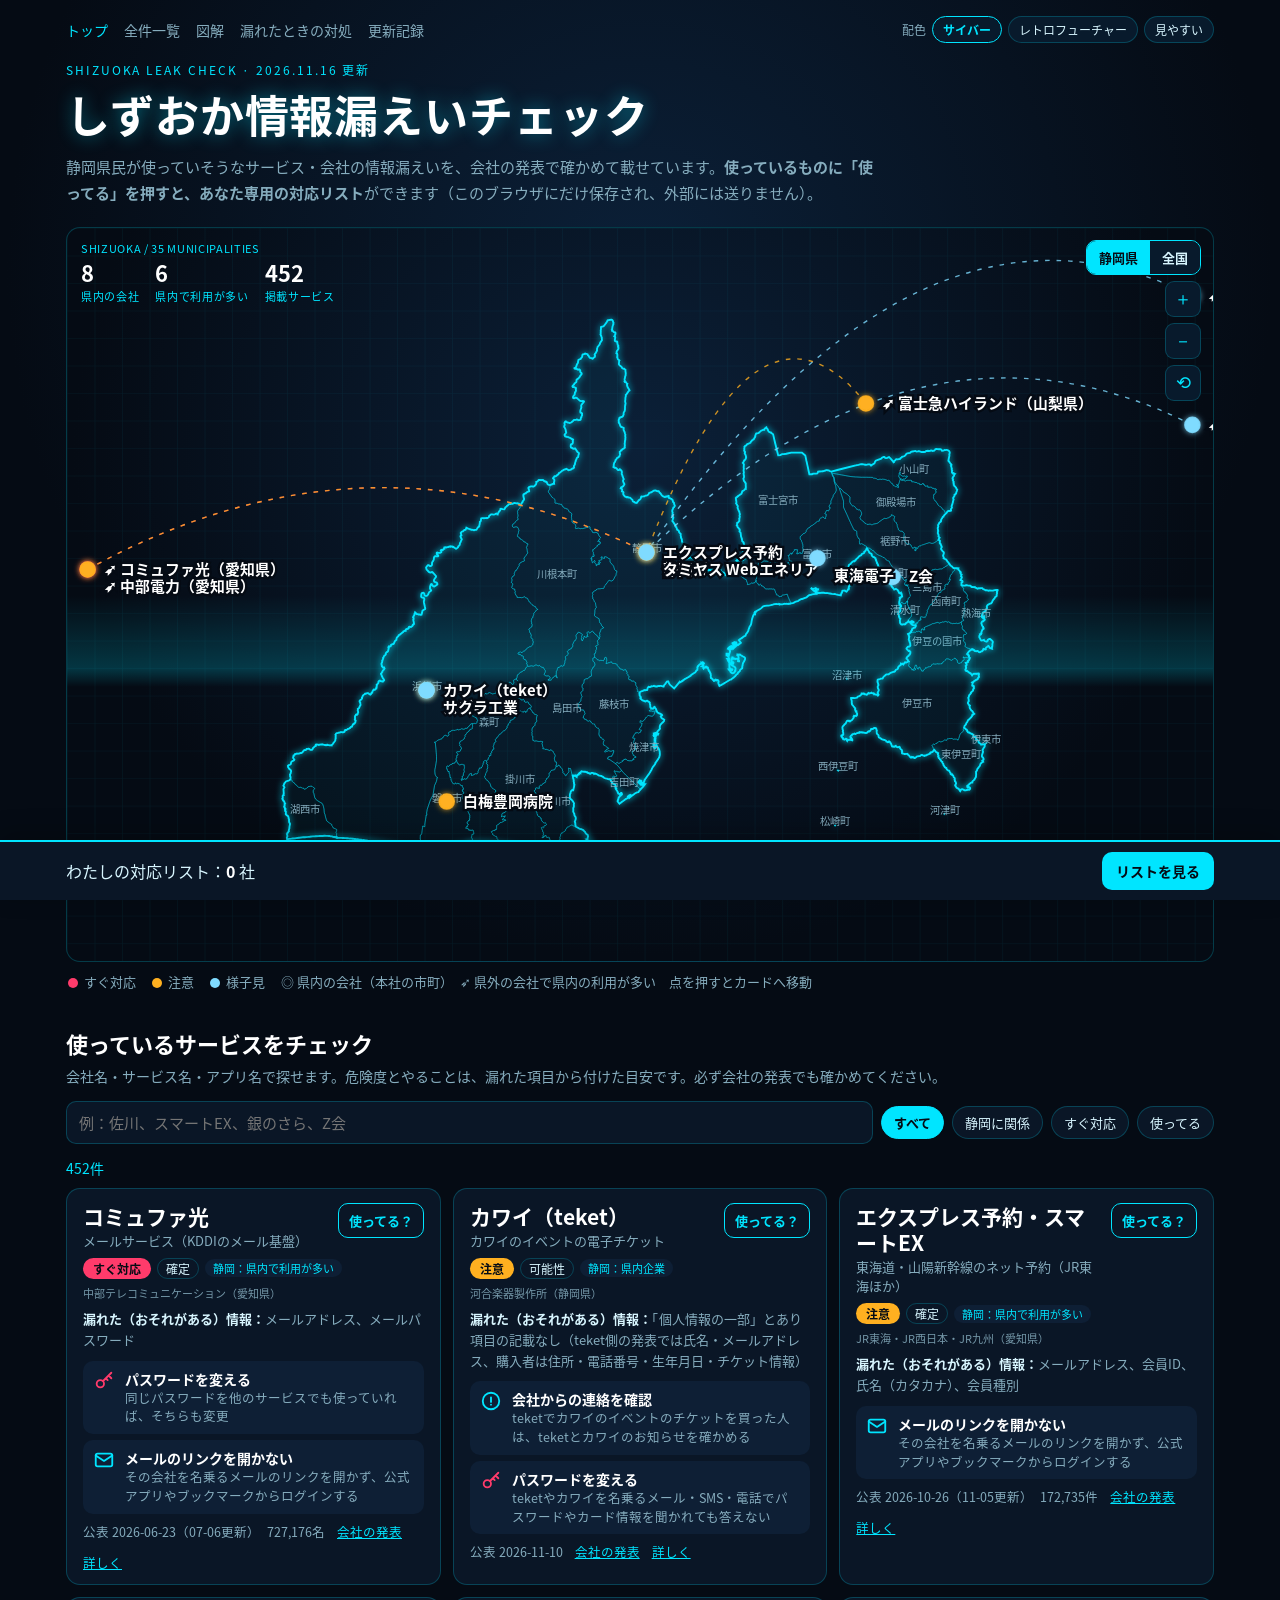
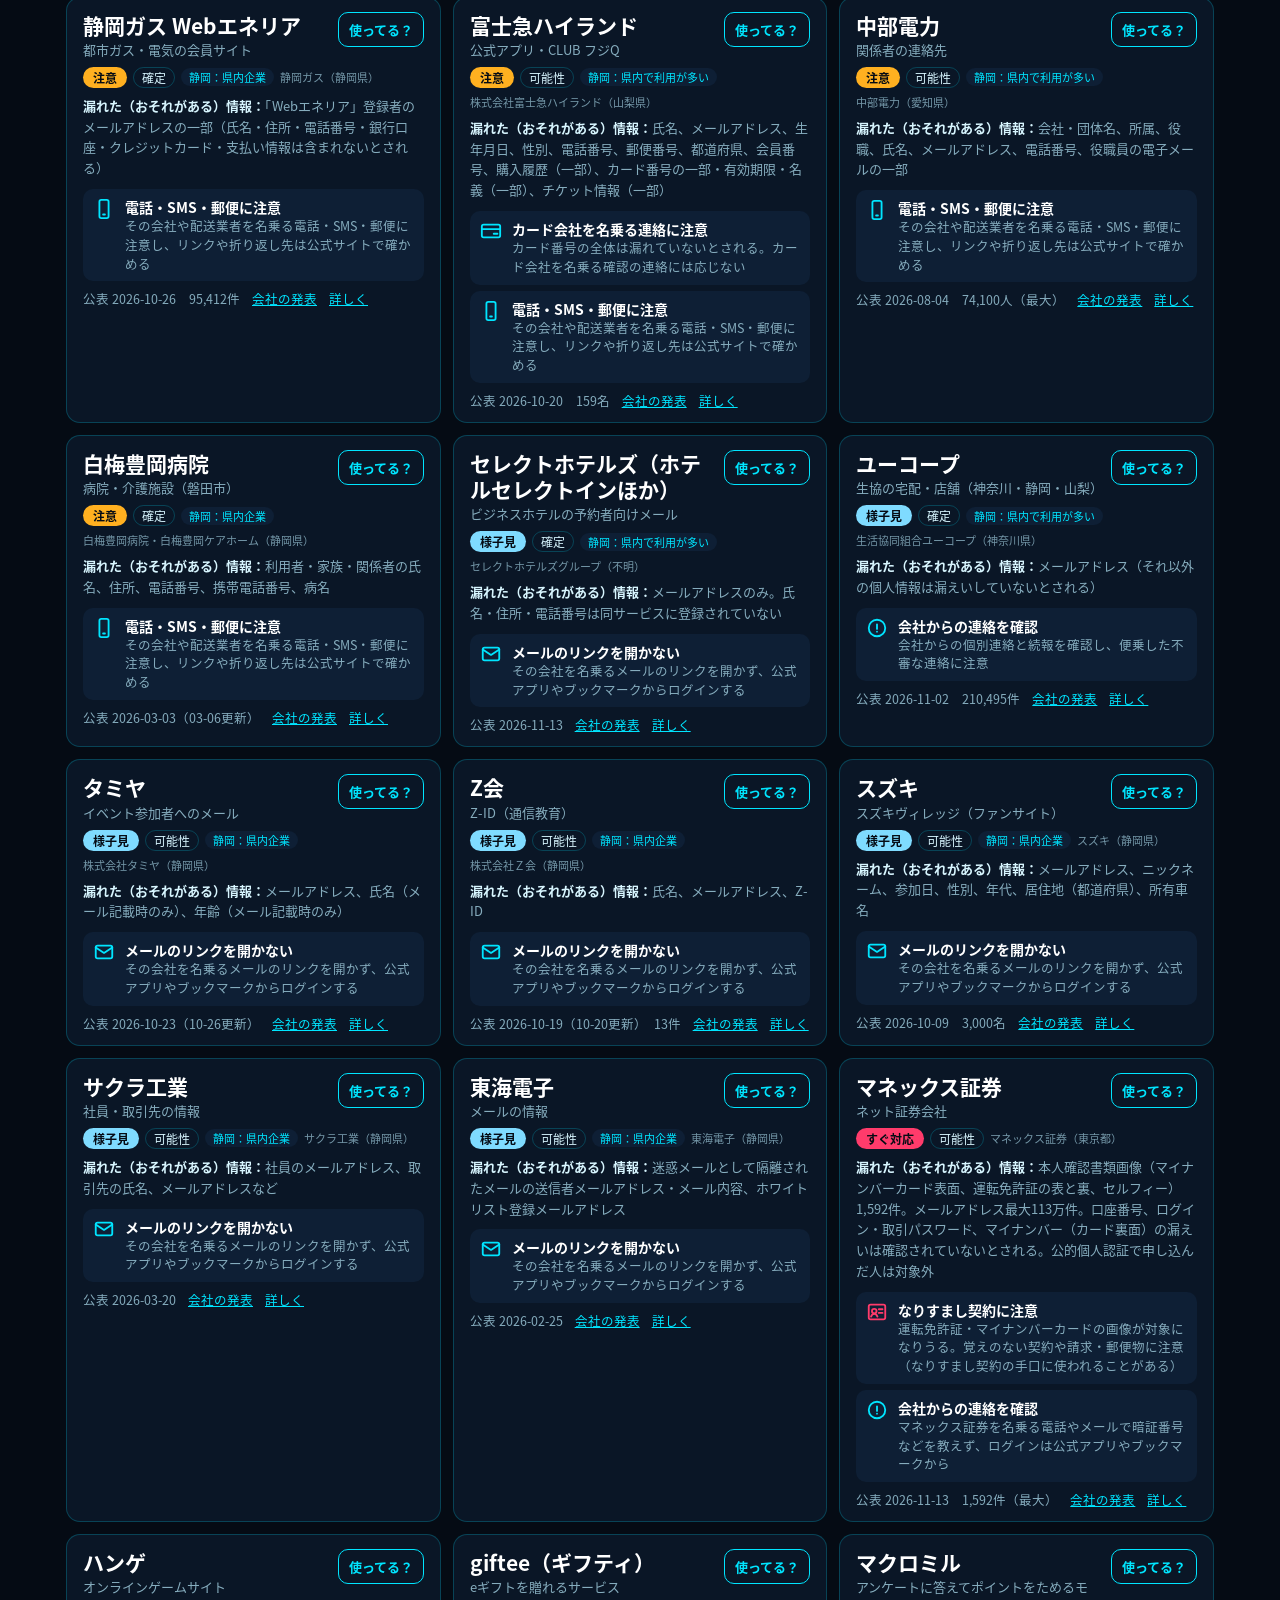
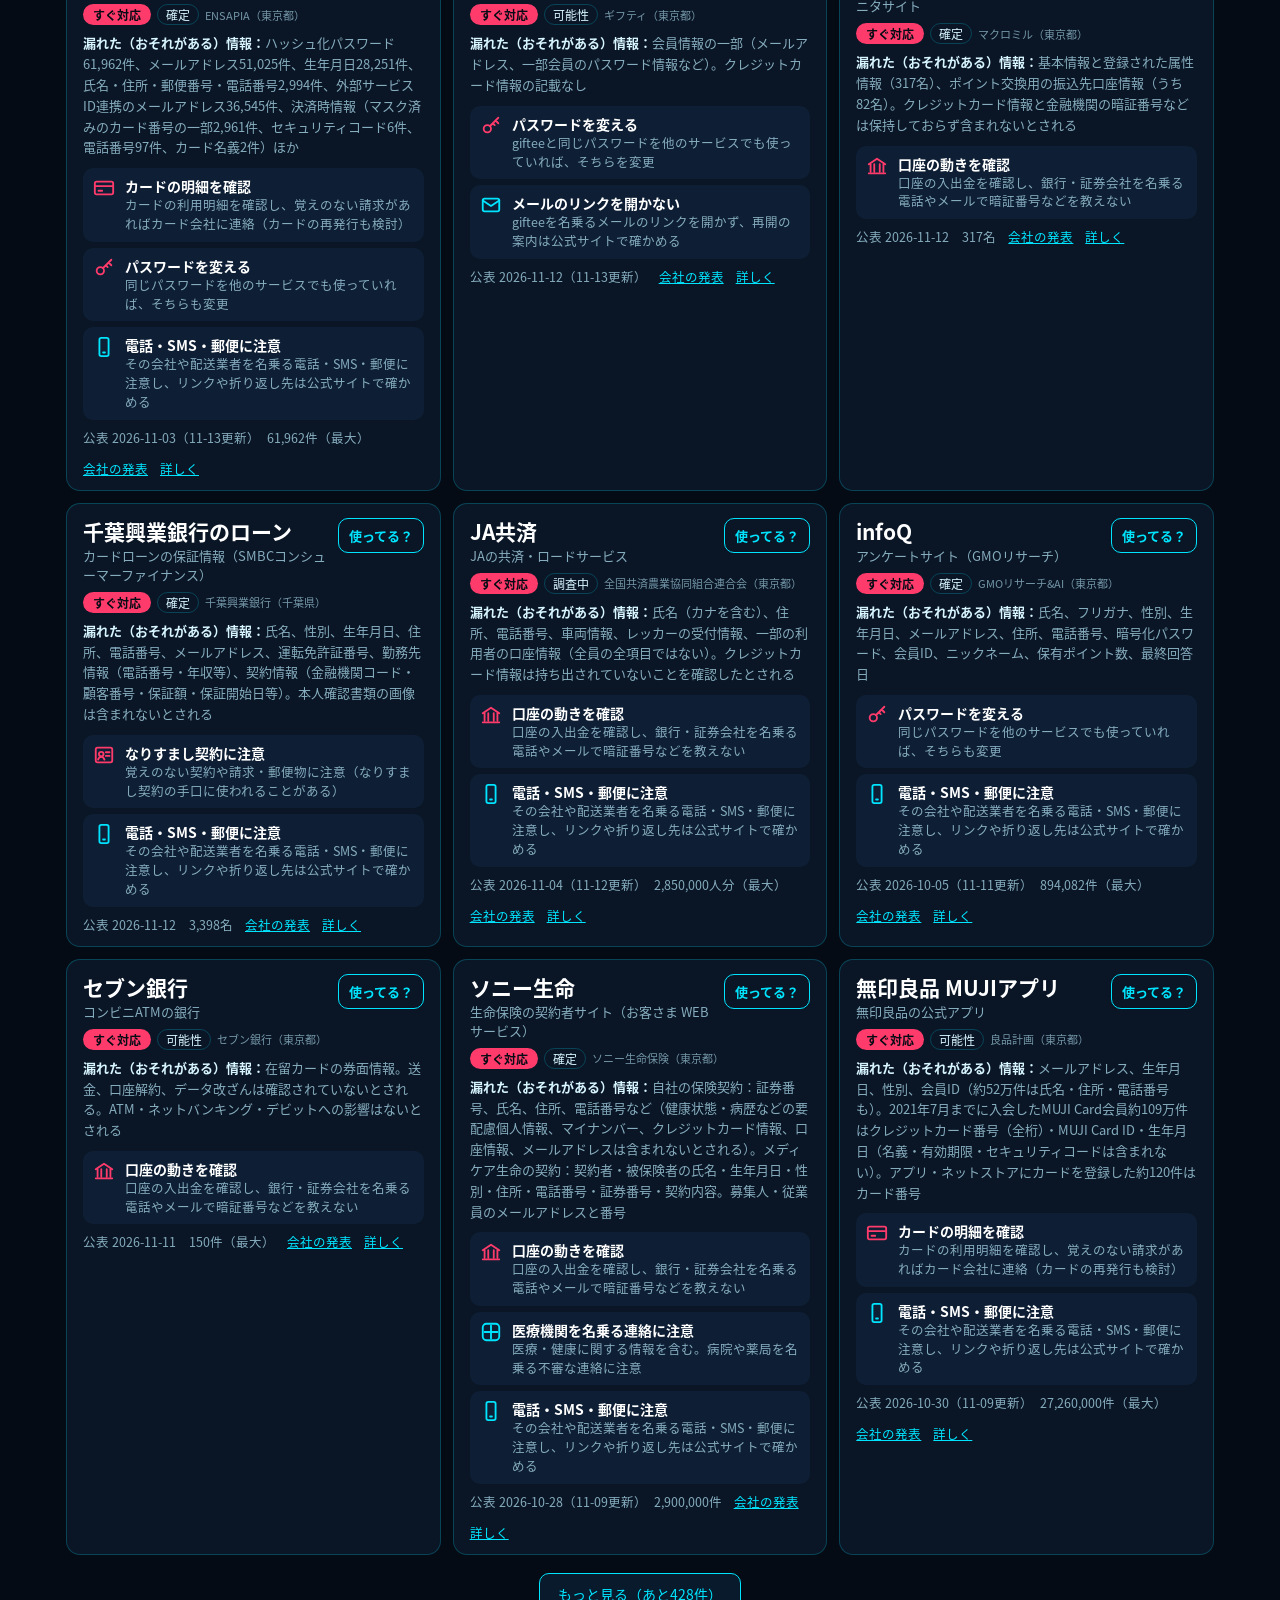
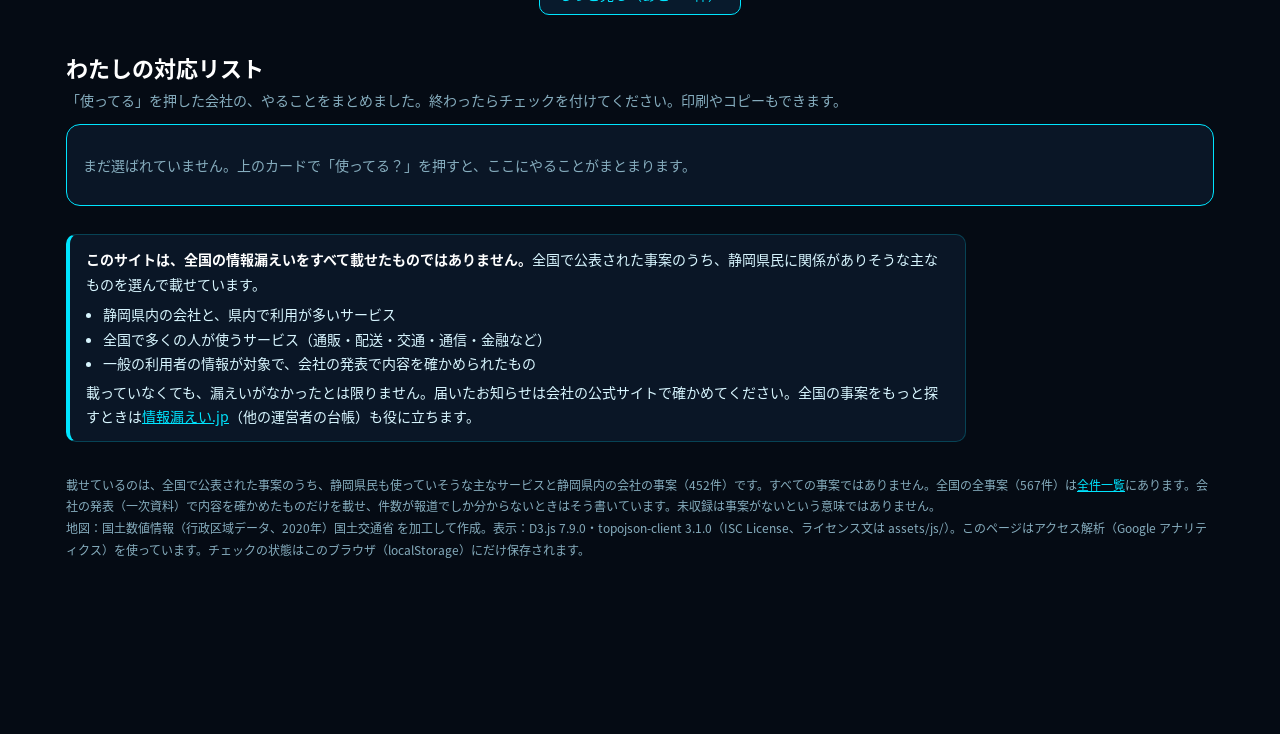
==== commit 793fb0cf: "v35 2026-11-16 567事案（検証PASS・deploy済み）" ====
--- a/index.html
+++ b/index.html
@@ -13,7 +13,7 @@
 <link rel="sitemap" type="application/xml" href="https://gkmyt.net/sitemap.xml">
 <meta name="viewport" content="width=device-width, initial-scale=1">
 <title>しずおか情報漏えいチェック｜静岡県民のための確認と対応</title>
-<meta name="description" content="静岡県民が使っていそうなサービス・企業の情報漏えいを地図で確認。使っているものにチェックして、自分だけの対応リストを作れます。2026.11.10 更新。">
+<meta name="description" content="静岡県民が使っていそうなサービス・企業の情報漏えいを地図で確認。使っているものにチェックして、自分だけの対応リストを作れます。2026.11.16 更新。">
 <link rel="canonical" href="https://gkmyt.net/apps/ileak/">
 <meta property="og:type" content="website"><meta property="og:locale" content="ja_JP"><meta property="og:title" content="しずおか情報漏えいチェック"><meta property="og:description" content="静岡県民が使っていそうなサービスの情報漏えいと、あなたがやること。"><meta property="og:url" content="https://gkmyt.net/apps/ileak/"><meta property="og:image" content="https://gkmyt.net/apps/ileak/assets/ileak-ogp-check.png"><meta property="og:image:alt" content="しずおか情報漏えいチェック。静岡県の地図と「使っているサービス、入っていませんか？」の文字"><meta property="og:image:width" content="1200"><meta property="og:image:height" content="630"><meta name="twitter:card" content="summary_large_image"><meta name="twitter:image" content="https://gkmyt.net/apps/ileak/assets/ileak-ogp-check.png"><meta name="thumbnail" content="https://gkmyt.net/apps/ileak/assets/ileak-thumbnail-check.png">
 <style>
@@ -123,7 +123,7 @@
 <header class="top">
 <div class="bar"><nav aria-label="ページ"><a href="index.html" aria-current="page">トップ</a><a href="list.html">全件一覧</a><a href="zukai.html">図解</a><a href="what-to-do.html">漏れたときの対処</a><a href="updates.html">更新記録</a></nav>
 <div class="themes" role="group" aria-label="配色">配色 <button data-t="cyber">サイバー</button><button data-t="retro">レトロフューチャー</button><button data-t="clear">見やすい</button></div></div>
-<p class="kicker">SHIZUOKA LEAK CHECK · 2026.11.10 更新</p>
+<p class="kicker">SHIZUOKA LEAK CHECK · 2026.11.16 更新</p>
 <h1>しずおか情報漏えいチェック</h1>
 <p class="lead">静岡県民が使っていそうなサービス・会社の情報漏えいを、会社の発表で確かめて載せています。<b>使っているものに「使ってる」を押すと、あなた専用の対応リスト</b>ができます（このブラウザにだけ保存され、外部には送りません）。</p>
 </header>
@@ -149,13 +149,13 @@
 <div class="scope" role="note"><b>このサイトは、全国の情報漏えいをすべて載せたものではありません。</b>全国で公表された事案のうち、静岡県民に関係がありそうな主なものを選んで載せています。
 <ul><li>静岡県内の会社と、県内で利用が多いサービス</li><li>全国で多くの人が使うサービス（通販・配送・交通・通信・金融など）</li><li>一般の利用者の情報が対象で、会社の発表で内容を確かめられたもの</li></ul>
 載っていなくても、漏えいがなかったとは限りません。届いたお知らせは会社の公式サイトで確かめてください。全国の事案をもっと探すときは<a href="https://joho-rouei.jp/" target="_blank" rel="noopener noreferrer">情報漏えい.jp</a>（他の運営者の台帳）も役に立ちます。</div>
-<footer>載せているのは、全国で公表された事案のうち、静岡県民も使っていそうな主なサービスと静岡県内の会社の事案（373件）です。すべての事案ではありません。全国の全事案（475件）は<a href="list.html">全件一覧</a>にあります。会社の発表（一次資料）で内容を確かめたものだけを載せ、件数が報道でしか分からないときはそう書いています。未収録は事案がないという意味ではありません。<br>地図：国土数値情報（行政区域データ、2020年）国土交通省 を加工して作成。表示：D3.js 7.9.0・topojson-client 3.1.0（ISC License、ライセンス文は assets/js/）。このページはアクセス解析（Google アナリティクス）を使っています。チェックの状態はこのブラウザ（localStorage）にだけ保存されます。</footer>
+<footer>載せているのは、全国で公表された事案のうち、静岡県民も使っていそうな主なサービスと静岡県内の会社の事案（452件）です。すべての事案ではありません。全国の全事案（567件）は<a href="list.html">全件一覧</a>にあります。会社の発表（一次資料）で内容を確かめたものだけを載せ、件数が報道でしか分からないときはそう書いています。未収録は事案がないという意味ではありません。<br>地図：国土数値情報（行政区域データ、2020年）国土交通省 を加工して作成。表示：D3.js 7.9.0・topojson-client 3.1.0（ISC License、ライセンス文は assets/js/）。このページはアクセス解析（Google アナリティクス）を使っています。チェックの状態はこのブラウザ（localStorage）にだけ保存されます。</footer>
 </div>
 <div class="mybar"><div class="wrap"><span>わたしの対応リスト：<b id="mycount">0</b> 社</span><button id="gomine">リストを見る</button></div></div>
 <script src="assets/js/d3-7.9.0.min.js"></script>
 <script src="assets/js/topojson-client-3.1.0.min.js"></script>
 <script>
-const SHZ={"type":"Topology","arcs":[[[43643,41232],[12,313],[-41,86],[2,234],[66,50],[108,48],[2,129],[33,201],[-9,129],[42,86],[11,65],[68,79],[-16,190],[8,148],[-139,144],[37,100],[159,48],[77,65],[88,139],[-54,114],[4,293],[-57,120],[-6,90],[39,77],[56,66],[138,202],[27,18]],[[44298,44466],[35,38],[21,216],[62,82],[-29,100],[-26,165],[22,166],[-29,82],[-10,167],[30,47],[64,209],[28,9],[27,143],[37,76],[18,116],[134,193],[56,18],[71,55],[105,33],[-17,79],[-55,83],[-148,133],[-53,73],[-20,139],[-26,49],[-48,159],[-46,64],[-49,22],[-98,141],[-8,139],[-21,38],[-5,274],[-31,91],[2,94],[-184,122],[-72,68],[-39,8],[-50,73],[-124,51],[-109,157],[-72,77],[-25,104],[56,224],[-6,106],[31,197],[-18,211],[52,245],[-2,59],[124,236],[50,50],[1,73],[-57,123],[-6,67],[-45,149],[8,74],[-27,262],[-22,78],[-68,75],[-62,103],[-60,183],[1,35],[-62,152],[-107,110],[17,165],[-69,252],[21,102],[-10,83],[47,141],[9,84],[-60,108],[-21,141],[67,77],[166,100],[32,105],[53,73],[132,20],[73,127],[121,61],[78,100],[44,30],[87,-9],[103,42],[92,-55],[48,39],[96,-14],[100,49],[114,5],[131,-15],[62,42],[61,165],[21,140],[53,137],[127,146],[29,85],[36,28],[69,155],[63,31],[46,118],[39,46],[20,81],[99,137],[25,72],[97,39],[95,-3],[41,-48],[134,-48],[43,0],[64,56],[146,68],[82,187],[46,81],[34,120],[127,292],[101,160],[36,98],[-9,47],[12,183],[24,36],[53,186],[-12,59],[28,104],[-27,104],[-41,-43],[-56,5],[-208,290],[-23,157],[-44,116],[0,66],[-36,147],[-74,95],[-1,92],[-72,104],[-47,16],[-32,81],[-94,99],[-60,125],[-109,124],[-23,119],[9,143],[-27,120],[7,70],[-22,115],[-48,67],[-180,70],[-115,136],[-218,126],[-208,-23],[9,-238],[-15,-44],[-65,0],[-62,92],[-153,157],[-58,28],[-69,-13],[-61,-47],[-4,-75],[146,-77],[10,-40],[-10,-183],[-17,-42],[-63,-40],[-129,-36],[-205,-85],[-48,-39],[11,-43],[65,-31],[122,-122],[37,-60],[-9,-108],[-86,-17],[-100,118],[-73,-13],[-42,-169],[56,-59],[92,44],[52,-39],[-12,-108],[-36,-67],[-36,-9],[-74,51],[-97,23],[-45,-27],[-91,-220],[-56,-5],[-25,94],[25,116],[-8,100],[-126,51],[-83,99],[-10,104],[62,165],[6,48],[-31,91],[-72,21],[-65,-39],[-55,-160],[-54,-97],[-92,-70],[-46,20],[-24,242],[-16,76],[-59,62],[78,31],[11,79],[-16,66],[-39,27],[-75,-25],[-70,105],[6,32],[149,26],[21,33],[-15,78],[-56,92],[2,39],[107,41],[61,56],[9,118],[46,-30],[61,-84],[73,26],[3,112],[22,154],[-97,15],[-48,88],[37,108],[-40,38],[-7,93],[53,46],[-44,71],[-38,126],[-53,57],[37,87],[-21,131],[10,42],[91,-15],[43,47],[65,136],[126,60],[55,107],[76,61],[26,56],[54,19],[71,102],[-14,65],[39,113],[54,-48],[93,115],[6,115],[120,-45],[75,87],[56,27],[5,65],[-65,147],[74,-4],[33,25],[-10,63],[-68,51],[-28,57],[-69,15],[8,61],[-55,27],[-67,-70],[-82,-6],[-13,30],[48,78],[98,97],[20,101],[67,-2],[51,49],[-36,111],[151,170],[3,61],[-79,80],[-43,80],[-52,21],[-37,64],[-55,201],[-35,66],[15,98],[-95,34],[7,73],[-84,34],[-49,104],[-41,20],[-59,-36],[-43,29],[-110,7],[-121,-54],[-93,-5],[-34,58],[-140,27],[-30,38],[2,218],[-81,67],[-105,169],[-86,43],[-31,50],[15,192],[-12,102],[-41,93],[-988,-332],[-166,24],[-73,-50],[-159,38],[-131,74],[-103,-7],[-337,-89],[-69,91],[25,147],[62,176],[-18,115],[-32,52],[22,86],[-118,144],[-158,94],[-68,78],[-55,10],[-36,47],[-29,108],[-38,59],[-20,133],[28,104],[-58,151],[14,122],[-56,110],[0,114],[24,100],[-13,368],[68,44],[5,108],[-59,90],[-71,47],[-29,79],[-77,58],[-112,45],[-85,136],[-33,90],[-18,102],[-69,80],[-51,99],[-51,49],[-181,34],[-22,54],[-55,22],[-119,14],[-120,109],[-46,134],[-45,42],[-110,53],[-51,179],[-36,88],[2,52],[-89,39],[-95,-21],[-88,46],[-185,31],[-79,57],[-103,43],[-143,30],[-116,-14],[-47,63],[12,212],[-9,255],[-30,116],[-56,112],[-65,53],[-107,136],[-92,33],[-68,127],[-42,11],[-110,180],[-16,85],[-109,175],[-38,92],[-43,35],[-37,90],[-51,47],[-70,138],[27,184],[146,304],[42,165],[-15,112],[18,154],[34,93],[26,154],[-2,63]],[[37458,71297],[101,52],[92,16],[75,68],[89,35],[183,10],[-33,258],[50,156],[-5,99],[20,75],[-3,90],[-32,103],[-153,154],[35,154],[23,40],[84,51],[55,155],[59,16],[128,-38],[101,79],[126,186],[109,61],[80,152],[19,114],[105,25],[57,33],[73,92],[165,169],[27,53],[59,47],[90,37],[92,86],[127,64],[40,-2],[119,53],[74,57],[129,-60],[47,-72],[146,-125],[201,75],[93,55],[56,6],[192,187],[68,-7],[114,76],[49,109],[-20,96],[0,143],[26,96],[94,130],[19,56],[-13,90],[33,76],[16,151],[34,141],[60,143],[-20,88],[96,183],[31,181],[96,150],[112,76],[29,135],[11,198],[44,114],[5,151],[30,79],[-36,70],[-88,78],[-82,51],[-49,62],[-6,73],[-74,91],[-99,246],[-50,46],[-51,107],[-63,10],[-108,-58],[-133,20],[-137,117],[-139,67],[-36,143],[3,271],[14,95],[34,77],[158,59],[63,103],[18,66],[14,236],[-39,89],[37,93],[36,152],[-80,82],[-99,2],[-69,83],[-75,21],[-30,66],[-89,64],[-113,26],[-106,91],[-172,24],[-68,34],[-120,18],[-33,37],[-63,7],[-72,144],[-9,125],[73,137],[44,29],[113,227],[-18,124],[-51,184],[8,92],[-38,154],[-85,245],[-98,163],[7,184],[34,37],[21,131],[6,164],[-41,175],[73,182],[57,98],[69,21],[56,-98],[89,-34],[131,-76],[124,-15],[67,-65],[54,-18],[53,43],[172,59],[132,134],[32,57],[95,74],[92,160],[180,38],[126,-5],[92,35],[49,48],[87,-21],[87,-78],[15,-43],[108,24],[122,8],[105,86],[22,80],[-3,96],[28,132],[39,95],[34,28],[5,106],[79,192],[-8,85],[17,198],[-20,62],[-84,72],[-117,49],[-40,137],[19,25],[-2,221],[38,177],[64,172],[12,119],[30,87],[-24,120],[-3,201],[22,86],[90,112],[41,131],[140,155],[94,193],[-2,28],[-144,71],[-164,-36],[-97,5],[-80,51],[-110,49],[-80,66],[-118,162],[-72,59],[-116,142],[-65,42],[-79,21],[-115,-1],[-42,-56],[-78,-38],[-133,10],[-41,149],[26,146],[62,136],[146,183],[-4,118],[35,154],[0,114],[39,72],[58,35],[52,202],[-19,206],[22,247],[-34,38],[-59,8],[-32,47],[-61,15],[-137,84],[-118,-21],[-51,98],[3,64],[85,142],[72,65],[23,57],[53,44],[38,145],[96,71],[98,125],[62,39],[24,67],[-4,81],[19,226],[21,107],[49,19],[121,105],[47,11],[55,99],[45,37],[45,101],[62,68],[20,75],[63,135],[63,53],[69,172],[62,73],[-40,69],[9,90],[-167,169],[-13,52],[4,256],[-111,161],[-54,-2],[-76,-58],[-50,-5],[-50,51],[-69,16],[-70,72],[-78,28],[-54,-6],[-74,31],[-40,-15],[-80,52],[-3,37],[107,47],[97,82],[31,151],[38,65],[0,56],[43,157],[29,31],[7,79],[100,194],[47,131],[3,115],[44,225],[5,95],[100,87],[154,56],[77,58],[11,53],[103,131],[61,97],[40,196],[7,165],[32,81],[41,40],[158,52],[167,98],[129,-47],[83,1],[26,-31],[96,-45],[54,-178],[101,-84],[60,-192],[44,-39],[80,-136],[237,-24],[81,-110],[48,-30],[85,62],[36,111],[103,113],[87,58],[30,189],[-7,69],[-57,94],[10,85],[45,55],[38,110],[47,28],[57,99],[46,146],[74,136],[31,93],[-18,109],[26,121],[-8,118],[38,129],[15,109],[127,182],[45,89],[129,162],[26,81],[11,114],[37,75],[18,127],[34,21],[106,180],[112,226],[-19,61],[-35,267],[-8,135],[-45,109],[-8,105],[-48,78],[-21,95],[-39,65],[32,108],[-7,221],[16,139],[-10,270],[31,152],[12,201],[-11,211],[139,78],[112,3],[57,27],[92,79],[75,95],[166,296],[70,89],[127,253],[92,232],[43,-18],[174,94],[144,8],[107,33],[45,-18],[63,31],[62,-42],[71,-105],[32,-84],[46,-221],[47,-93],[-28,-109],[8,-167],[-42,-96],[-43,-47],[-5,-77],[-55,-256],[2,-136],[-29,-92],[8,-155],[-60,-66],[41,-108],[-7,-79],[158,-56],[29,-85],[69,-70],[184,-62],[50,-122],[-28,-101],[9,-84],[-51,-148],[-102,-226],[100,-50],[32,-158],[-30,-80],[10,-114],[-51,-217],[3,-88],[33,-111],[162,-70],[48,5],[93,-36],[-10,-87],[30,-53],[15,-230],[22,-75],[10,-127],[91,-129],[4,-39],[-51,-87],[21,-77],[43,-59],[-39,-103],[45,-96],[-2,-104],[-94,-115],[-50,-160],[-55,-64],[-54,-119],[-5,-161],[-34,-131],[105,-76],[40,-248],[-10,-71],[7,-146],[-40,-126],[28,-109],[30,-27],[26,-162],[40,-82],[77,-101],[120,-109],[-34,-63],[-30,-419],[-13,-127],[50,-127],[68,-119],[106,-96],[43,-58],[92,-66],[92,-181],[13,-77],[130,-75],[71,-28],[82,4],[61,-77],[110,-77],[9,-64],[-15,-174],[24,-96],[-1,-69],[27,-235],[-18,-164],[10,-137],[-75,-266],[-34,-278],[-26,-51],[-17,-130],[7,-86],[31,-111],[-4,-69],[-49,-132],[56,-97],[94,-10],[77,-27],[51,-146],[43,-67],[73,-40],[-48,-117],[32,-86],[-24,-98],[9,-65],[41,-66],[44,-197],[159,-270],[98,-227],[5,-46],[-127,-108],[-143,-263],[-67,-95],[-2,-41],[-103,-173],[-91,-87],[10,-82],[-6,-167],[-43,-195],[-15,-114],[10,-190],[-22,-104],[-13,-150],[-2,-179],[47,-257],[7,-121],[-41,-107],[10,-110],[-43,-159],[-10,-197],[14,-84],[-21,-111],[17,-104],[-12,-115],[-32,-156],[1,-83],[-108,-203],[-37,-99],[-17,-148],[16,-118],[-18,-95],[-105,-274],[-105,-96],[-98,-18],[-133,-93],[-103,-25],[-40,-50],[-4,-98],[-34,-69],[-58,-202],[-3,-57],[20,-200],[-10,-140],[10,-56],[77,-100],[60,-171],[5,-89],[78,-154],[22,-132],[86,-82],[176,-77],[87,-61],[80,-23],[14,-84],[-20,-230],[36,-167],[89,-156],[2,-64],[36,-128],[22,-129],[61,-207],[11,-93],[-31,-122],[4,-89],[35,-242],[-30,-108],[24,-106],[-26,-120],[14,-70],[-43,-89],[-4,-136],[-23,-90],[4,-237],[-35,-110],[36,-219],[-1,-82],[-29,-146],[26,-138],[-3,-104],[-113,-91],[-41,-56],[-90,-27],[-125,-111],[-76,-161],[-96,-22],[-48,-142],[-122,-98],[11,-100],[-14,-117],[66,-161],[-3,-88],[-86,-204],[-6,-144],[-81,-53],[-95,-117],[-121,-57],[-58,-46],[-64,-170],[-32,-35],[-35,-94],[-68,-61],[-40,-242],[-35,-80],[-82,-84],[-34,-88],[-20,-152],[-33,-64],[-12,-205],[12,-149],[-32,-44],[-20,-108],[170,-104],[70,9],[83,-18],[74,-55],[52,-101],[96,-82],[29,-69],[81,-81],[95,-13],[86,55],[65,79],[94,-85],[55,-70],[50,-98],[52,-33],[23,-52],[-7,-105],[20,-100],[-29,-170],[1,-107],[48,-139],[30,-28],[35,-159],[5,-90],[63,-125],[36,-188],[74,-146],[-38,-46],[-62,-201],[-13,-84],[50,-169],[42,-189],[69,-60],[35,-157],[-9,-61],[-118,-180],[-23,-72],[-79,-73],[-50,-76],[-135,-42],[-65,-109],[-33,-100],[89,-27],[55,-51],[57,-140],[-12,-88],[7,-100],[-26,-121],[110,-42],[61,-52],[42,-70],[-4,-113],[-28,-146],[19,-148],[117,-148],[73,-164],[115,-16],[47,-65],[78,-47],[171,29],[44,-59],[119,-25],[151,-10],[65,-55],[126,-171],[134,-135],[27,-52],[52,-238],[73,-64],[119,-38],[43,-59],[88,-76],[86,-14],[66,-35],[66,-7],[82,143],[68,75],[130,267],[102,54],[115,117],[41,62],[70,225],[-1,77],[43,103],[33,18],[144,-21],[110,22],[142,10],[135,127],[95,6],[139,41],[31,38],[110,64],[64,101],[69,180],[88,25],[110,104],[138,13],[200,183],[136,104],[218,43],[177,-66],[92,-63],[50,22],[124,1],[59,-47],[31,-125],[77,-122],[134,-144],[69,-168],[124,-190],[151,-135],[120,-49],[38,-34],[95,-38],[161,46],[6,74],[190,-10],[71,47],[37,77],[61,-26],[-6,-186],[19,-125],[40,-71],[113,-11],[85,-95],[119,-20],[45,-52],[52,-106],[82,-74],[26,-154],[12,-135],[72,-92],[73,-64],[21,-233],[41,-112],[2,-53],[51,-101],[-8,-114],[-54,-76],[-40,-104],[-83,-45],[-29,-57],[-40,-182],[-66,-138],[-29,-131],[-5,-143],[16,-111],[46,-106],[-32,-247],[20,-178],[-48,-129],[38,-43],[30,-126],[65,-70],[23,-119],[-43,-76],[-49,-282],[-36,-118],[-8,-129],[119,-140],[103,-205],[41,-113],[65,-43],[70,-139],[19,-160],[22,-34],[19,-114],[99,-94],[-6,-64],[76,-180],[-6,-92],[43,-45],[18,-91],[166,-89],[34,-56],[32,-168],[31,-96],[133,-197],[89,-112],[-32,-149],[15,-135],[39,-84],[1,-177],[11,-81],[37,-107],[54,-99],[20,-105],[29,-317],[60,-225],[56,-143],[3,-182],[52,-192],[-13,-154],[-45,-98],[-11,-207],[13,-74],[34,-28],[9,-97],[31,-125],[78,-118],[-19,-142],[35,-145],[5,-100],[30,-133],[5,-165],[37,-120],[51,-3],[60,-76],[8,-58],[107,-358],[6,-88],[54,-4],[140,61],[41,-6],[213,127],[30,50],[64,20],[49,-36],[45,9],[145,-93],[133,-53],[77,-69],[19,-56],[47,-26],[144,-11],[41,-158],[64,-128],[73,-84],[1,-81],[47,-109],[53,-75],[53,-140],[57,-99],[2,-88],[29,-131],[57,-61],[40,-104],[6,-141],[34,-154],[105,-67],[106,-146],[97,-48],[240,-81],[132,-89],[118,2],[9,75],[41,47],[196,-11],[277,-68],[100,20],[52,38],[123,-23],[29,-44],[57,5],[111,-26],[127,50],[47,45],[88,25],[101,-77],[89,-25],[59,-46],[77,15],[113,-54],[109,-94],[129,-35],[338,184],[26,-189],[93,-98],[87,-18],[63,-88],[45,38],[83,-7],[69,-89],[14,-44],[90,-102],[12,-140],[33,-48],[103,-49],[76,-66],[45,-4],[50,110],[105,114],[100,71],[12,118],[46,38],[-20,109],[98,117],[98,44],[25,33],[75,5],[30,119],[49,116],[10,81],[77,195],[11,100],[93,146],[-5,54],[46,79],[131,63],[44,68],[120,65],[76,75],[115,214],[1,147],[-18,72],[19,39],[96,26],[-36,99],[59,130],[-93,14],[55,62],[-4,62],[113,33],[38,-17],[-20,-103],[57,-20],[14,59],[108,-48],[49,38],[-40,65],[46,73],[59,4]],[[64019,58356],[-13,-83],[26,-177],[-75,-107],[-46,-17],[-53,-106],[-13,-152],[-64,-219],[52,-131],[-16,-67],[26,-74],[-21,-60],[8,-109],[-64,-55],[79,-192],[33,-37],[111,9],[56,-63],[44,-87],[29,-112],[-4,-92],[20,-122],[92,-106],[4,-58],[-37,-39],[16,-130],[-8,-76],[40,-134],[-18,-151],[36,-82],[-18,-35],[-22,-220],[98,-54],[110,-43],[54,-87],[21,-90],[64,-23],[38,-77],[63,-60],[135,12],[-1,-62],[55,-6],[22,-62],[10,-131],[59,-241],[34,-35],[62,-225],[-37,-157],[171,11],[107,67],[48,-17],[78,20],[40,76],[111,113],[121,-27],[53,5],[37,-34],[55,3],[48,101],[128,7],[67,28],[146,358]],[[66216,54642],[30,-36],[16,-84],[-50,-43],[20,-87],[163,-181],[51,-85],[58,-28],[35,-49],[0,-146],[32,-34],[61,5],[38,-64],[36,35],[30,86],[81,60],[43,-15],[93,-107],[40,-182],[62,32],[83,-68],[115,-70],[48,-92],[70,-25],[8,-103],[130,-129],[114,-72],[93,7],[77,-13],[80,48],[66,-48],[103,28],[172,-13],[82,16],[143,-23],[61,-28],[80,29],[102,-11],[62,18],[73,-96],[18,-126],[58,-151],[2,-82],[41,-28],[-1,-73],[25,-107],[104,-191],[-8,-67],[26,-135],[57,-27],[64,26],[127,-119],[50,-1],[36,-83],[32,-20],[-5,-72],[38,-9],[56,63],[99,-9],[62,-44],[22,44],[48,-13],[39,78],[5,73],[64,70],[217,61],[150,21],[79,34],[262,65],[115,-464],[411,-1137]],[[71110,50651],[-140,-65],[-178,0],[-66,-58],[-112,41],[-101,19],[-13,-25],[-227,-6],[-37,35],[-240,-74],[-144,-27],[-256,18],[-126,42],[-6,-69],[-66,44],[-220,-5],[-114,25],[-246,-20],[-177,-62],[-73,-37],[-279,-93],[-155,-39],[-215,-39],[-172,-5],[-293,-40],[-235,-97],[-61,-35],[-25,-49],[-217,-253],[-220,-177],[-93,-51],[-184,-127],[-179,-155],[-131,-175],[-27,29],[72,113],[-77,-28],[-63,-139],[42,-40],[73,10],[-103,-184],[73,-63],[-10,-50],[-138,52],[-98,-215],[-56,-157],[-110,-390],[-38,-165],[-62,-441],[-24,-218],[-52,-236],[-79,-211],[-24,-8],[-100,-193],[-26,-72],[-21,-165],[-67,-174],[-36,-127],[-12,-132],[-85,-204],[-103,-173],[-126,-196],[-48,-138],[-30,-157],[-54,-51],[-104,-40],[-187,-144],[-150,-160],[-183,-139],[-119,-101],[-143,-150],[282,-465],[-405,-386],[-132,-26],[-111,463],[-125,-11],[97,-623],[-83,-94],[-159,668],[56,26],[-20,103],[-78,-25],[-211,-152],[18,-66],[79,30],[144,-764],[-166,-208],[-175,493],[-108,-13],[-80,-60],[62,-127],[102,-287],[-134,-147],[-97,294],[-73,152],[-101,-105],[-80,-105],[-33,-78],[135,-80],[33,44],[143,-406],[-183,-783],[-70,83],[-8,248],[-130,4],[-17,39],[-93,4],[1,-283],[112,19],[52,-164],[129,-92],[9,-417],[-72,45],[-126,-6],[69,-127],[-14,-42],[23,-73],[41,55],[60,-36],[-31,-84],[27,-86],[47,126],[60,0],[20,34],[2,-689],[-16,-76],[10,-234],[0,-305],[14,0],[277,-390],[77,86],[47,-47],[-32,-95],[-42,21],[-180,-200],[-35,22],[-122,289],[-96,-1],[38,-64],[46,37],[122,-287],[22,-81],[60,-112],[136,-128],[81,-34],[84,2],[105,47],[66,57],[110,219],[-24,14],[46,137],[34,-16],[25,376],[-42,167],[-73,78],[-274,218],[-168,147],[1,41],[-81,57],[7,223],[135,-17],[15,-26],[152,-43],[29,118],[-90,19],[13,141],[-171,28],[-7,194],[3,229],[15,95],[78,268],[40,-14],[-76,-246],[120,24],[8,89],[137,-20],[-8,-80],[226,-34],[48,53],[198,-30],[72,-104],[50,-105],[-19,-197],[47,-22],[112,-9],[4,83],[-74,184],[-15,77],[-46,23],[13,140],[49,-5],[-15,154],[14,68],[-37,164],[-99,151],[-44,19],[11,149],[48,-20],[216,-32],[69,31],[55,-8],[61,-73],[90,-76],[242,-184],[203,-120],[78,-112],[18,-146],[-15,-115],[-38,-138],[-73,-147],[-10,-72],[-70,-116],[-57,-121],[-49,-163],[-35,-173],[5,-110],[-23,-29],[-38,-159],[20,-85],[-12,-91],[-31,-66],[10,-95],[-241,-243],[-57,-72],[-25,-174],[-37,-55],[-192,-191],[-41,-84],[-5,-73],[-33,-81],[-53,-23],[-127,-114],[-49,-102],[-45,-30],[-75,-158],[-99,-63],[-90,-154],[-47,-23],[-118,-108],[-92,-60],[-51,-99],[-46,-13],[-44,-54],[-99,0],[-95,-66],[-113,-115],[-458,-342],[-88,-48],[-52,-54],[-206,-147],[-276,-206],[-98,-46],[-128,-88],[-47,115],[-24,147],[-46,51],[-24,129],[-13,183],[49,76],[-6,123],[-40,6],[-16,152],[-88,59],[-95,-32],[-59,33],[-43,-69],[-29,64],[-73,56],[-109,-86],[-53,-133],[-48,-8],[-20,61],[-72,62],[-97,177],[-84,62],[-70,120],[-65,11],[-29,125],[-11,227],[16,53],[5,120],[-34,123],[7,101],[-15,67],[-39,19],[-14,115],[-67,134],[-3,64],[-36,84],[-56,4],[-80,198],[22,62],[-91,163],[-10,186],[-133,78],[-53,-41],[-62,119],[-58,-24],[-71,-86],[-26,35],[-177,-193],[-28,-69],[-53,91],[12,84],[33,43],[-36,60],[-46,127],[-126,12],[191,198],[-79,126],[161,167],[-45,106],[-119,113],[-102,-155],[-110,80],[-17,-218],[-142,-57],[-176,-155],[-123,-170],[14,-83],[-93,-100],[-10,-59],[31,-122],[-27,-144],[5,-145],[-176,-173],[-4,-76],[-51,-90],[-99,-125],[-186,-130],[-260,-238],[-180,-180],[17,-43],[-94,-85],[-19,37],[-183,-162],[-342,-235],[-147,-92],[-207,-176],[11,-21],[-100,-92],[-44,1],[-68,-57],[31,-48],[-44,-35],[-26,38],[-249,-206],[-55,84],[-243,-373],[-285,-412],[-249,-374],[-483,527],[-83,102],[-94,158],[-63,155],[-98,302],[-52,2],[-137,-48],[-100,-173],[-62,-87],[-48,-121],[-108,-158],[-79,-90],[-62,-253],[-32,2],[-204,92],[-135,49],[-139,-7],[-65,-27],[-99,13],[-78,-46],[-110,-7],[-48,-41],[-103,23],[-109,-17],[-77,35],[-109,25],[-44,53],[-110,-61],[-120,-31],[-95,18],[-52,-55],[-110,-10],[-52,-83],[-213,58],[-137,-233],[-38,-274],[-28,-56],[-56,7],[-81,-45],[-106,-12],[-62,36],[-184,-70],[-106,-78],[-201,-67],[-129,-72],[-123,-134]],[[49949,35095],[-74,55],[-213,89],[-31,31],[48,137],[-10,146],[-93,124],[-2,149],[24,48],[3,88],[-64,88],[-23,147],[-99,148],[-21,177],[7,88],[48,122],[-11,41],[-120,25],[-25,77],[-57,73],[-92,80],[-14,62],[-129,17],[-96,-67],[-49,4],[-30,86],[-76,71],[-19,76],[-144,46],[-112,-10],[-27,62],[-21,114],[-30,53],[16,95],[60,161],[-9,104],[-58,81],[-106,79],[6,118],[-20,77],[-122,157],[54,67],[-1,45],[-49,215],[-103,56],[-26,33],[15,115],[-23,93],[-56,47],[-66,21],[-61,-55],[-77,-23],[-127,-78],[-27,6],[-48,130],[-65,41],[-131,37],[-43,48],[-66,-40],[-45,24],[-149,299],[-74,100],[-78,65],[-93,106],[-22,45],[-2,147],[-29,82],[-98,21],[-26,38],[-182,26],[-36,38],[-148,-3],[-138,40],[-93,82],[-19,129],[-24,44],[-106,-54],[-84,-6],[-68,-96],[-86,-50],[-118,45],[-63,-83],[-136,-59],[-100,-8],[65,236],[-6,120],[24,62],[32,182],[-14,58],[-24,295],[-51,61],[-13,97],[-119,-38],[-34,-67],[-94,-58],[63,-134],[2,-52],[-70,-28],[-76,-140],[-54,-129],[-103,59],[-237,40],[-122,-21],[-57,-44],[-123,116],[-90,2],[-147,85],[-70,143],[-92,116],[-93,96],[-101,31]],[[21287,18820],[-14,-87],[-205,-1580],[-10,-55],[-356,-834],[-60,-215],[-382,-1405],[-103,-734],[49,-18],[-14,-289],[-85,11],[-26,-316],[-117,-926],[-49,-411],[25,-12],[-17,-131],[15,-51],[-11,-160],[-86,-31],[-30,85],[-194,18],[-25,-139],[24,-35],[-65,-554],[-56,-549],[-93,-259],[-20,-25],[-85,-14],[-22,-682],[29,-11],[-3,-287],[-18,-21],[-140,-70],[-16,-333],[58,-117],[-19,-166],[-28,-88],[-9,-158],[5,-201],[-14,-212],[24,-179],[26,-109],[107,4],[13,-282],[429,-179],[62,-89],[37,-95]],[[19818,6829],[-138,13],[-287,110],[-101,-11],[-90,13],[-173,52],[-252,12],[-121,-44],[-39,17],[-90,-48],[-86,46],[-105,11],[-235,101],[-32,51],[-57,-19],[-72,94],[-74,-26],[7,89],[-170,116],[-100,22],[-18,26],[-110,30],[-122,74],[-28,-24],[-57,55],[-34,-22],[-120,65],[-65,-1],[-17,35],[-68,-9],[-129,114],[-68,26],[-6,89],[-97,12],[-199,113],[-270,65],[-163,57],[-85,9],[-196,76],[-111,28],[-160,1],[-95,39],[-358,108],[-102,7],[-221,76],[-130,4],[-104,20],[-135,62],[-109,14],[-261,55],[-319,95],[-124,-5],[-116,26],[-100,41],[-234,68],[-53,27],[-363,80],[-56,19],[-224,38],[-272,82],[-121,4],[-65,22],[-157,26],[-70,31],[-98,3],[-257,55],[-63,-9],[-133,21],[-155,53],[-188,11],[-138,40],[-162,24],[-46,-16],[-291,62],[-83,0],[-220,46],[-93,-10],[-39,16],[-187,26],[-78,-11],[-372,67],[-54,-11],[-209,28],[-75,-9],[-196,28],[-101,-6],[-229,29],[-87,-13],[-261,5],[-217,-20],[-54,31],[5,145],[-58,6]],[[7552,9777],[47,590],[-96,219],[69,210],[38,169],[-9,135],[-139,82],[-82,63],[-261,105],[-73,221],[-117,152],[-3,238],[-288,222],[-421,400],[-174,694],[-65,410],[-104,315],[-45,688],[-92,495],[-103,365],[-28,55],[-24,48],[-202,153],[-214,152],[-241,187],[-251,259],[-152,338],[-100,620],[-88,214],[-13,318],[98,207],[106,180],[-16,54],[-151,132],[-82,49],[-120,154],[-157,18],[-255,-63],[-94,3],[-43,-121],[-136,-76],[-97,-146],[-55,0],[-95,-83],[-95,-56],[-118,83],[8,52],[-59,40],[-96,-13],[-56,74],[-62,7],[-99,49],[-50,67],[-161,-28],[-44,21],[-27,-41],[-53,-3],[-47,64],[-44,21],[-169,216],[-78,145],[-85,31],[-61,52],[-73,107],[-44,149],[-176,119],[-52,76],[-56,32],[-49,74],[-7,112],[-94,118],[-69,54],[-58,103]],[[1150,19927],[-8,193],[14,71],[-8,119],[-55,99],[-6,266],[-16,89],[74,95],[21,54],[8,109],[55,219],[8,75],[-42,162],[-90,107],[-38,16],[-82,88],[-45,74],[-28,88],[-98,162],[-26,233],[112,132],[145,63],[83,52],[61,84],[52,281],[35,100],[140,121],[171,94],[45,48],[50,107],[-61,86],[-24,93],[-57,61],[-27,87],[7,156],[75,99],[11,91],[-27,67],[131,87],[35,118],[49,-19],[113,81],[124,47],[36,30],[118,-51],[137,55],[23,-21],[89,34],[124,77],[110,-13],[84,75],[85,47],[40,151],[152,163],[11,42],[131,50],[69,-6],[96,43],[32,53],[26,97],[129,21],[158,40],[114,-63],[52,-114],[106,-45],[109,41],[101,-17],[87,107],[35,168],[53,82],[80,72],[176,192],[75,19],[27,47],[-23,153],[59,74],[240,-17],[81,-54],[60,-18],[62,54],[135,10],[77,27],[58,-23],[118,47],[71,-53],[123,3],[93,-20],[93,-58],[92,10],[74,-39],[89,25],[56,60],[42,0],[92,-60],[97,-3],[139,-49],[63,22],[65,-28],[89,10],[54,-16],[6,86],[145,140],[43,60],[36,99],[73,146],[50,50],[148,262],[27,120],[-1,165],[51,144],[2,102],[-38,97],[23,39],[1,165],[14,105],[-48,108],[110,206],[106,56],[174,50],[87,60],[119,-9],[118,69],[108,21],[125,-16],[23,-29],[97,-12],[56,46],[131,29],[40,88],[1,190],[125,70],[110,3],[51,59],[113,82],[35,61],[73,-6],[82,39],[130,87],[56,62],[47,100],[59,74],[137,36],[60,193],[43,75],[31,112],[65,57],[32,74],[85,-14],[29,32],[55,122],[67,57],[1,112],[46,173],[-2,52],[-52,43],[-66,122],[44,120],[-20,142],[6,185],[-6,129],[41,112],[83,117],[16,76],[40,29],[122,-33],[61,51],[-1,60],[47,186],[44,100],[-28,129],[11,67],[-55,187],[37,100],[-20,138],[124,107],[53,71],[57,132],[5,75],[34,94],[86,144],[19,142],[-31,173],[-3,156],[-51,67],[-40,88],[-7,108],[85,149],[145,110],[116,193],[-20,131],[85,193],[25,123],[84,147],[197,172],[41,68],[90,-6],[61,49],[113,24],[52,33],[125,5],[56,-42],[112,-144],[57,-18],[73,-69],[96,92],[46,189],[54,41],[80,23],[26,247],[115,183],[34,120],[29,21],[63,-55],[87,0],[75,77],[33,68],[119,62],[4,166],[-24,50],[64,63],[-14,110],[38,138],[-41,110],[170,232],[86,150],[11,47],[-10,126],[27,62],[92,109],[90,33],[91,-97],[92,-17],[66,-30],[80,9],[75,-36],[81,120],[56,17],[48,80],[-42,175],[-147,240],[-88,219],[-19,79],[-39,50],[-13,88],[-60,203],[-42,54],[1,63],[107,119],[29,124],[54,53],[3,42],[63,160],[67,125],[71,55],[109,218],[-41,77],[-10,96],[-167,-16],[-76,150],[-81,68],[-19,89],[26,97],[-52,121],[-13,165],[42,125],[34,26],[20,181],[23,35],[-13,201],[89,103],[9,161],[57,129],[-26,71],[52,58],[61,215],[72,109],[75,40],[20,46],[89,117],[-14,117],[16,66],[124,236],[111,19],[104,175],[13,176],[40,141],[11,127],[-44,114],[26,34],[-13,78],[17,46],[69,-38],[30,122],[91,-11],[61,43],[43,-5],[51,115],[1,109],[18,32],[181,84],[101,7],[51,25],[29,115],[52,54],[79,276],[84,127],[156,149],[0,110],[33,204],[37,93],[86,95],[32,82],[74,61],[40,82],[2,60],[54,61],[91,60],[46,7],[62,64],[62,112],[84,44],[88,102],[146,129],[48,128],[71,27],[26,41],[105,56],[106,-34],[11,87],[-8,116],[104,110],[48,-16],[158,29],[57,167],[60,5],[-12,106],[30,61],[108,47],[111,-8],[65,-26],[71,29],[30,65],[99,59],[60,110],[-6,113],[59,77],[73,-2],[54,75],[-53,410],[-45,163],[15,150],[-24,59],[58,74],[-27,177],[-53,75],[-12,53],[65,38],[8,173],[47,46],[52,110],[15,128],[44,91],[-19,69],[78,105],[10,96],[74,-59],[21,-118],[118,-101],[138,-11],[80,-36],[48,-49],[140,27],[136,-66],[60,-1],[82,35],[3,58],[57,208],[48,345],[28,90],[124,107],[230,138],[21,83],[-19,172],[-27,117],[-100,558],[-38,245],[-11,180],[66,313],[-15,172],[-20,70],[-81,85],[-135,18],[-138,63],[-52,100],[-2,87],[26,339],[46,149],[40,42],[98,54],[93,20],[111,-93],[24,-81],[35,-228],[78,-120],[77,-33],[133,10],[88,48],[92,133],[39,87],[113,330],[85,118],[115,95],[105,108],[2,45],[-101,157],[-51,104],[-13,79],[13,283],[25,141],[46,173],[95,159],[66,-11],[89,-225],[57,-86],[119,-97],[81,-20],[290,216],[144,148],[9,64],[-20,103],[-48,119],[-43,47],[-203,76],[-121,92],[-43,108],[-2,126],[29,114],[96,209],[149,248],[18,85],[-35,127],[-59,65],[-193,288],[-195,251],[-77,44],[-76,-6],[-75,-70],[-93,-28],[-150,73],[-135,169],[-105,154],[-93,90],[-66,151],[-6,98],[-37,112],[47,145],[123,199],[87,94],[102,4],[40,-17],[137,-117],[112,-14],[118,99],[55,99],[9,101],[0,228],[11,100],[42,109],[81,123],[83,169],[37,171],[6,151],[37,226],[73,116],[68,33],[63,0],[114,-29],[126,-13],[75,17],[59,87],[-5,61],[-58,102],[-92,52],[-53,85],[-11,195],[20,57],[47,20],[164,-40],[111,-9],[145,13],[90,38],[62,66],[18,106],[-34,109],[-56,94],[43,75],[35,16],[32,-73],[51,76],[51,7],[56,-36],[38,83],[64,2],[46,47],[-15,64],[31,54],[71,1],[-23,129],[16,56],[90,-2],[37,65],[116,-18],[33,-33],[78,21],[36,37],[171,9],[107,95],[47,10],[87,-59],[69,91],[101,-49],[37,25],[83,-20],[43,-38],[37,24],[60,-21],[7,-87],[119,-25],[168,-164],[109,-66],[51,7],[178,183],[72,98],[3,71],[62,113],[77,56],[85,175],[-5,92],[18,58],[5,137],[86,115],[45,204],[46,55],[36,172],[46,90],[-25,119],[-45,55],[-38,115],[-29,35],[5,73],[-49,100],[13,114],[37,51],[83,56],[-32,116],[-12,126],[-39,48],[-17,96],[95,172],[55,49],[116,65],[53,-1],[21,54],[92,89],[95,138],[149,6],[75,177],[40,173],[78,-31],[56,-68],[66,-42],[67,1],[92,-59],[115,-28],[34,-38],[76,-11],[114,-73],[223,-6],[73,-66],[68,-11],[143,63],[145,2],[66,30],[70,132],[49,142],[110,169],[90,81],[57,29],[13,49],[3,161],[28,65],[32,196],[14,176],[0,155],[75,29],[48,101],[15,124],[40,209],[6,149],[150,42],[119,0],[89,-20],[252,10],[111,48],[91,-45],[103,40],[125,95],[48,70],[16,144],[46,72],[95,69],[138,184],[155,1],[203,-43],[156,29],[143,118],[77,38],[132,-79],[6,-71],[61,-6],[10,118],[37,91],[66,103],[17,69],[72,165],[120,119],[53,161],[6,116],[75,33],[108,-18],[92,-53],[271,-23],[54,83],[68,218],[66,81],[134,135],[35,62],[142,115],[47,53],[49,121],[154,42],[115,-10],[119,117],[79,-43],[106,1],[80,55],[83,29],[93,60],[236,-71],[145,6],[63,-41],[161,-24],[60,-91],[88,-42],[47,-47]],[[33262,67855],[-18,-151],[27,-118],[-35,-246],[-4,-86],[-119,-109],[-43,-59],[-83,-72],[-41,-98],[-7,-65],[-73,-126],[16,-100],[-11,-53],[55,-145],[-33,-107],[5,-97],[32,-71],[19,-130],[-11,-169],[-24,-129],[-36,-77],[49,-118],[21,-126],[43,-88],[-48,-58],[-146,-75],[-66,-121],[-125,-165],[-29,-102],[-80,-66],[-29,-51],[-76,-28],[-29,-87],[-87,-91],[-79,-29],[6,-90],[-61,-179],[18,-73],[65,-141],[80,-57],[147,35],[124,54],[174,-3],[78,-54],[87,-14],[16,-79],[52,-100],[46,-134],[52,-274],[-85,-228],[13,-99],[-28,-61],[-3,-167],[-63,-110],[-4,-59],[-42,-128],[-5,-148],[30,-49],[105,-41],[61,-53],[40,-72],[49,-15],[56,-133],[21,-89],[118,-25],[78,-60],[41,-59],[111,-72],[174,-184],[4,-76],[212,-68],[60,-52],[42,-95],[53,-32],[59,-90],[90,-23],[50,22],[23,-79],[-95,-202],[-19,-120],[-96,-243],[-5,-74],[82,-187],[8,-79],[-8,-138],[39,-115],[9,-218],[80,-157],[-57,-47],[-43,-97],[-142,-220],[-31,-105],[-99,-141],[-81,-172],[-66,-47],[-33,-93],[9,-146],[23,-60],[-5,-128],[49,-96],[-7,-29],[-204,-129],[-69,1],[-71,-57],[-89,-18],[-45,-109],[-82,-47],[-123,-131],[-14,-67],[-67,-41],[-10,-122],[44,-109],[-63,-80],[-44,-117],[-68,-101],[-42,-115],[-17,-128],[-121,-119],[-30,-160],[-40,-36],[-94,3],[-46,-75],[-22,-97],[-52,-99],[-2,-68],[-60,-162],[29,-227],[-31,-82],[-22,-114],[-114,-53],[-123,-96],[-15,-83],[-33,-51],[-55,-153],[-1,-93],[67,-187],[-17,-67],[-6,-150],[-37,-67],[-5,-78],[-39,-70],[47,-109],[74,-78],[64,-44],[18,-86],[-70,-209],[1,-70],[-80,-287],[5,-35],[141,-206],[76,-10],[208,-71],[-2,-139],[11,-112],[56,-125],[-34,-127],[-19,-192],[55,-55],[58,-225],[37,-38],[124,-239],[16,-158],[162,-2],[85,-42],[159,38],[216,-54],[117,13],[182,89],[99,105],[89,-80],[60,-128],[70,-31],[136,-36],[88,-49],[31,-46],[65,-220],[62,-96],[3,-71],[102,-192],[78,-77],[59,-22],[46,-75],[54,-135],[115,-148],[153,-109],[74,-138],[57,-14],[135,-85],[63,1],[31,-29],[38,-145],[53,-86],[31,-84],[39,-50],[115,-50],[27,-65],[-100,-37],[-62,-56],[-53,-86],[-53,-120],[-91,-93],[-145,-217],[-40,-42],[-4,-73],[24,-85],[-37,-89],[-33,-132],[-57,-103],[-22,-205],[-47,-154],[-128,-95],[-19,-69],[12,-173],[-41,-110],[12,-256],[34,-57],[-19,-120],[41,-148],[43,-47],[3,-118],[-14,-177],[-30,-167],[-184,-157],[-45,-84],[-86,-53],[-96,-188],[14,-84],[55,-57],[28,-91],[-3,-97],[26,-150],[42,-110],[87,-90],[21,-118],[66,-195],[0,-135],[-33,-74],[-2,-192],[18,-53],[45,-28],[162,-202],[16,-80],[-17,-72],[26,-114],[55,-154],[5,-220],[-64,-170],[0,-151],[-18,-45],[-130,-156],[-120,-117],[-99,-43],[-100,-5],[-114,-107],[-102,-65],[-148,-149],[-84,-54],[-69,-171],[-64,-100],[-73,-68],[-166,-62],[-141,-157],[-85,-60],[-114,-22],[-116,150],[-64,-29],[-59,-89],[-75,-16],[-81,-55],[-55,-111],[20,-50],[142,-169],[68,33],[17,77],[32,30],[49,-59],[52,-128],[67,-99],[102,-66],[105,-1],[97,-66],[33,-120],[-17,-109],[13,-76],[-9,-106],[62,-101],[54,-31],[127,-26],[23,-77],[101,-62],[54,-93],[22,-117],[51,-125],[19,-102],[-45,-30],[-18,-56],[37,-145],[41,-59],[10,-153],[62,-139]],[[34304,39688],[-99,-119],[-95,-77],[-94,-136],[-68,-249],[-36,-40],[-37,-99],[-142,-22],[-99,-65],[-77,-93],[-52,-104],[-102,-9],[-91,-30],[-17,-47],[-286,-294],[-53,-78],[-9,-70],[-130,-124],[15,-157],[-27,-88],[-1,-112],[-80,-155]],[[32724,37520],[-35,-71],[-113,-54],[-55,-55],[-155,-46],[-54,-77],[33,-279],[26,-48],[-20,-63],[43,-32],[-46,-76],[0,-64],[-45,-48],[-42,-117],[-55,-12],[-50,39],[-86,121],[-37,87],[-128,116],[-96,-14],[-92,51],[-59,-54],[-133,-42],[-32,-54],[7,-115],[-17,-52],[-170,31],[-69,84],[-72,-3],[-70,-55],[-134,98],[-75,-71],[-12,-67],[134,-108],[-1,-83],[117,-30],[48,-28],[61,-102],[-66,-12],[-98,-58],[-80,-130],[-31,-119],[-35,-56],[-203,-16],[-103,32],[-45,-53],[-78,95],[-53,-11],[-75,69],[-40,-8],[-19,-205],[-135,-111],[-150,-10],[-68,-29],[-37,-140],[3,-97],[-34,-108],[-18,-135],[-57,-186],[-104,-28],[-63,5],[-98,-38],[-86,-12],[-85,-33],[-116,79],[-111,48],[-92,76],[-130,49],[-58,-28],[-114,-104],[-115,-165],[-34,-16],[-79,90],[-57,26],[-134,1],[-33,-85],[-60,-43],[-54,-71],[6,-152],[-66,-66],[-20,-54],[-91,23],[-153,-108],[-20,-73],[-76,-39],[-31,-46],[-22,-119],[13,-54],[-48,-20],[-24,-150],[-61,-120],[-103,-86],[-23,-57],[-71,-48],[-43,-111],[-135,-171],[-140,-219],[-62,-13],[-57,-44],[-146,180],[-52,78],[-61,-29],[-94,21],[-45,-31],[-99,-19],[52,-325],[-70,-144],[-8,-84],[-86,-157],[-90,14],[-26,-20],[-45,-115],[-9,-106],[23,-125],[51,-107],[22,-133],[43,-137],[80,-59],[25,-128],[48,9],[17,-82],[-65,-123],[5,-48],[65,-35],[-39,-142],[131,-133],[106,-40],[78,-90],[70,-20],[65,-93],[265,-124],[6,-153],[28,-47],[15,-125],[65,-60],[11,-74],[-69,-87],[-9,-162],[12,-65],[-192,-208],[-67,40],[-145,8],[-135,-52],[-74,-13],[-55,21]],[[26570,29639],[-186,-15],[-77,-92],[-79,-209],[-103,-61],[-42,-109],[-184,-175],[-36,-143],[-88,-38],[-86,60],[-107,-39],[-7,-49],[-48,-53],[-198,-58],[-85,49],[-135,-17],[-42,47],[-78,-17],[-64,-75],[-142,-34],[-47,-62],[-104,-5],[-107,86],[-118,-46],[-37,-59],[-124,18],[-45,-62],[-117,-23],[-83,-33],[-86,48],[-120,-14],[-77,14],[-54,-23],[-75,-169],[-86,3],[-33,-81],[-108,-18],[-83,-33],[-25,-109],[-48,-33],[-12,-52],[37,-42],[6,-78],[66,-130],[-51,-117],[-70,-76],[-25,-68],[-49,-4],[-135,75],[-70,25],[-74,54],[-107,-8],[-34,-47],[-96,-39],[-32,-111],[-29,-27],[-14,-103],[-47,-57],[-61,-3],[-66,-96],[-71,-163],[-193,-40],[-84,-63],[-139,-41],[-91,-44],[-42,-48],[-66,-24],[-111,-145],[-69,-105],[-92,-42],[-96,35],[-8,-95],[56,-10],[50,-41],[105,-1284],[20,-354],[27,-349],[17,-404],[-1,-599],[-5,-156],[-74,-526],[-78,-602],[-67,-403],[-16,-280],[37,-534],[64,-209],[207,-387],[81,-20],[-91,-102],[-13,-218],[-47,-273],[-23,-92],[-243,-668]],[[78890,37474],[8,13],[4,-5],[-8,-12],[-4,4]],[[96314,42624],[-70,-8],[-53,32],[-52,-15],[-23,95],[-155,38],[-71,53],[-82,16],[-214,155],[-48,48],[-38,-18],[-52,81],[-36,118],[3,102],[116,74],[-40,93],[-53,59],[-7,86],[52,50],[-196,314],[-49,45],[-32,179],[64,142],[-31,185],[-44,115],[-37,46],[-3,69],[41,69],[-15,113],[28,80],[8,125],[44,27],[221,20],[105,85],[44,69],[-1,106],[-52,39],[-115,190],[-56,54],[-19,52],[-75,51],[-38,171],[-74,-8],[-89,42],[-24,124],[-49,93],[-15,90],[12,131],[38,149],[0,59],[-46,84],[-59,59],[-47,132],[16,113],[-16,173],[-45,131]],[[94885,47401],[45,90],[61,58],[43,-18],[71,45],[108,45],[59,108],[-88,68],[-80,133],[-18,93],[7,112],[52,137],[27,156],[-19,90],[39,66],[53,165],[83,133],[-11,111],[-48,109],[49,105],[21,91],[97,105],[-46,185],[-1,206],[17,193],[-65,91],[-1,96],[52,117],[-3,161],[-40,125],[-73,141],[75,41],[33,89],[126,55],[80,-51],[53,87],[29,131],[72,81],[118,79],[56,94],[-113,213],[-76,90],[-34,106],[60,157],[15,174],[-33,86],[-50,69],[-62,146],[-76,23],[-29,95],[18,83],[-99,71],[-47,-13],[-75,31],[-18,96],[-83,183],[13,89],[-32,63],[60,205],[-145,146],[-56,15],[-23,118],[15,77],[-6,104]],[[95042,53751],[64,19],[199,-6],[153,11],[145,61],[106,-16],[53,-42],[245,-32],[145,-7],[78,-51],[94,-179],[65,-22],[87,36],[178,-21],[74,-35],[78,47],[39,-30],[24,-71],[99,-38],[41,-66],[76,-20],[138,-63],[89,57],[74,-13],[108,41],[63,-30],[74,44],[183,-22],[54,-25],[78,-122],[120,-79],[79,-18],[87,-81],[56,-33],[133,-4],[157,-34],[108,-48],[193,50],[301,-26],[187,-7],[71,39],[169,43],[77,9],[68,42],[59,7],[147,-20],[41,-27],[-51,-168],[-35,7],[-33,-82],[4,-208],[23,-164],[-51,-134],[-14,-127],[22,-128],[-50,-83],[-109,-81],[-88,-92],[-65,-215],[-111,-115],[-153,-262],[-66,-220],[-104,-188],[-95,-83],[-89,-9],[-66,-33],[-126,-103],[-111,-73],[-75,-111],[-77,-140],[-6,-92],[21,-89],[11,-139],[-16,-62],[-193,-382],[-99,-209],[-86,-69],[-107,-10],[-123,-183],[-25,-78],[3,-90],[-76,-238],[1,-144],[-35,-23],[51,-105],[137,-146],[38,49],[-68,161],[48,44],[132,54],[37,-441],[70,-170],[-34,-62],[-68,-44],[-73,-106],[-34,26],[-46,-110],[-91,-8],[-75,-85],[-30,-71],[-26,-191],[51,-149],[36,-194],[63,-124],[90,-87],[-14,-115],[29,-133],[66,-9],[6,-90],[-52,-38],[-74,-98],[-59,-42],[-84,-282],[-23,-27],[-36,-184],[26,-103],[-31,-87],[-42,51],[-56,-76],[-92,-65],[58,-116],[-94,-66],[-39,-70],[2,-134],[-27,-76],[3,-62],[35,-119],[37,-42],[51,-108],[26,-114],[136,-232],[151,30],[204,90],[5,-78],[160,-157],[215,-74],[9,45],[141,90],[36,210],[67,36],[33,59],[121,47],[62,-5],[64,-55],[287,-303],[47,-132],[0,-99],[-42,-212],[-18,-188],[-4,-227],[-22,-156],[-49,-236],[26,-116],[-48,11],[-173,114],[-107,43],[-88,210],[-64,98],[-45,29],[-24,-49],[-103,-97],[-114,-84],[-66,-89],[-39,-85],[-21,-99],[16,-92],[-83,-28],[-114,52],[-85,63],[-67,-57],[-28,-100],[11,-70],[-68,-101],[-36,-21],[-56,-87],[-100,-3],[-141,-156],[-67,-5],[-41,37],[-86,5],[-48,25],[-96,159],[-26,10],[-177,-52],[-265,58],[-39,51],[20,69],[-26,41],[-104,60],[-59,-17],[-29,59],[-46,-47],[-63,25],[-26,52],[-67,-30]],[[88498,46833],[-215,-6],[-93,21],[-114,52],[-120,92],[-44,57],[-34,95],[177,93],[128,40],[59,54],[9,56],[-47,66],[-172,108],[-65,-6],[-134,-109],[-72,-97],[-48,-16],[-100,90],[-87,129]],[[87526,47552],[-77,235],[87,76],[125,38],[24,122],[59,40],[34,102],[118,177],[-8,69],[50,20],[17,75],[-44,76],[50,55],[8,132],[-87,162],[55,55],[16,68],[-73,64],[54,64],[-95,68],[-20,93],[16,40],[-2,172],[-92,-63],[-54,66],[59,95],[-71,10],[-7,134],[-56,47],[20,110],[-21,56],[-74,-56],[-27,75],[7,204],[-35,72],[-68,16],[-24,136],[14,152],[-57,28],[40,71],[3,88],[53,39],[33,69],[-63,19],[-17,49]],[[87396,50972],[12,106],[-21,96],[63,93],[18,149],[49,185],[147,78],[6,82],[111,135],[-6,214],[-37,145],[-58,145],[-22,132],[5,107],[-57,129],[-1,99],[-25,52],[41,157],[-12,39],[-87,122],[24,130],[-7,81],[-36,100],[-94,97]],[[87409,53645],[33,305],[85,61],[-26,85],[10,94],[63,42],[11,116],[62,33],[9,81],[84,-31],[68,136],[64,94],[69,38],[89,100],[48,82],[10,94],[-18,131],[120,141],[23,53],[93,2],[10,123],[61,147],[39,26],[54,82],[16,56],[94,26],[122,-68],[36,48],[57,-3],[32,-37],[53,5],[24,66],[99,60],[66,64],[75,26],[75,-1],[248,-129],[118,-1],[76,16],[107,-32],[65,31],[50,-73],[55,-7],[77,37],[64,-9],[39,47],[88,51],[86,136],[148,27],[86,85],[94,149],[83,-4],[36,64],[75,50],[-7,83],[92,90],[59,20],[122,-26],[179,116],[46,-51],[126,-28],[62,9],[41,-25],[64,5],[117,48],[50,-22],[81,50],[132,44],[44,-19],[60,18],[97,-25],[80,32],[71,96],[68,46],[73,113],[114,23],[96,124],[150,73],[74,67],[72,101],[73,65],[42,8],[81,64],[51,-6],[57,31]],[[93281,57484],[88,-191],[129,-122],[71,-45],[165,-235],[102,-75],[64,-25],[129,0]],[[94029,56791],[-11,-126],[-21,-28],[-16,-193],[-41,-63],[-76,-60],[-117,-151],[-50,-156],[-30,-31],[-30,-107],[-97,-112],[-72,-130],[-82,-109],[-24,-114],[0,-79],[-57,-125],[-4,-183],[-64,-121],[-76,-80],[40,-46],[64,54],[121,-28],[1,-57],[-80,-91],[-45,-178],[-86,-69],[-59,-109],[-61,-194],[-39,-171],[-215,87],[-71,-113],[-39,-39],[-78,-25],[-2,-83],[36,-28],[2,-90],[-18,-88],[-57,-134],[24,-76],[10,-121],[-18,-96],[-83,-29],[-57,-53],[-46,5],[-190,-134],[-140,-165],[3,-66],[-62,-56],[31,-46],[-164,-5],[-126,-217],[-4,-26],[-142,-168],[-58,-158],[-24,-239],[-71,-88],[-112,-237],[-188,-305],[-51,-29],[-110,-188],[-56,-63],[-46,-4],[-43,-46],[1,-79],[-40,-141],[-75,-139],[-87,17],[-67,-112],[-63,-42],[-10,-57],[-58,-69],[-31,-91],[-62,-85],[9,-105],[-60,-170],[3,-93],[-95,-51],[-62,-88],[-14,-57],[34,-208],[-46,-200],[-17,-197],[-73,-59],[-49,-124],[25,-151],[-95,-116],[33,-38],[-102,-190],[-82,80],[-98,-33],[-153,45],[-108,46],[-172,12],[-42,-87],[61,-220],[-36,19],[-70,-44],[9,-102],[122,-1],[-12,-92],[-64,-90],[-31,50],[-74,-15],[-75,-40],[21,-75],[-83,7],[-9,-51],[-47,-43],[-51,-108],[19,-76],[-67,-73],[-84,68],[36,-111],[-28,-86],[-73,100],[-78,-23],[20,-47],[-9,-92],[34,-75],[-44,-29],[-116,159],[-24,-34],[30,-86],[56,-85],[-31,-101]],[[64019,58356],[111,-17],[49,-79],[55,-14],[39,33],[74,-15],[42,-59],[145,136],[97,76],[46,98],[-28,92],[6,153],[-28,27],[-27,109],[16,128],[45,104],[-28,35],[-77,307],[-150,311],[-84,219],[108,176],[65,143],[51,150],[75,145],[-103,449],[-31,62],[16,68],[-51,138],[-159,139],[-35,286],[-43,194],[-16,112],[-74,241],[-47,409],[2,65],[-21,187],[-31,77],[-122,123],[-3,91],[58,175],[-50,107],[1,64],[-63,52],[-90,158],[-91,93],[-48,124],[6,116],[-106,91],[31,146],[2,101],[50,86],[-11,140],[83,32],[97,98],[14,56],[105,147],[-11,95],[13,122],[-31,147],[57,113],[17,187],[18,69],[-37,107],[-4,160],[59,174],[-80,261],[9,49],[-17,132],[-52,75],[-76,182],[-38,166],[-62,140],[-23,170],[21,46],[16,179],[-79,150],[-28,76],[-76,142],[-59,80],[10,64],[41,69],[-16,331],[-44,139],[0,156],[-31,196],[77,93],[34,67],[70,9],[56,71],[42,102],[79,0],[101,146],[62,21],[126,133],[98,53],[68,80],[16,114],[47,124],[21,140],[37,51],[160,93],[114,105],[58,121],[50,59],[88,4],[-21,134],[16,21],[1,279],[-13,127],[-2,197],[15,110],[-10,110],[-82,85],[-51,188],[-125,148],[-24,163],[-48,220],[73,170],[23,189],[-15,173],[-37,89],[6,191],[-24,114],[47,88],[-2,133],[-39,190],[3,135],[34,246],[-25,199],[-1,161],[17,105],[2,179],[15,103],[-88,194],[-67,78],[99,163],[13,70],[50,86],[57,171],[108,76],[65,103],[47,155],[-6,86],[36,99],[-76,319],[-52,186],[-59,82],[-20,115],[52,148],[-5,55],[-79,135],[-42,101],[36,157],[-28,136],[2,51],[49,144],[-32,145],[8,47],[82,105],[178,112],[32,32],[47,128],[56,67],[121,60],[137,48],[178,110],[19,25],[71,218],[64,31],[20,63],[107,146],[95,63],[40,58],[44,5],[63,106],[30,123],[69,58],[71,185],[-29,57],[69,258],[82,231],[17,23],[126,3],[135,28],[107,90],[65,36],[98,159],[167,175],[92,33],[91,54],[92,32],[149,12],[39,190],[74,43],[97,99],[36,86],[38,17],[32,-141],[33,-69],[132,-148],[2,-122],[49,-60],[14,-80],[38,-75],[93,-122],[136,-61],[103,-4],[36,-96],[58,-27],[107,-129],[93,-53],[29,-95],[219,-1187],[318,-1607],[160,-806],[294,49],[250,160],[274,2],[311,72],[692,193],[126,-7],[151,6],[523,4],[692,-3],[27,-17],[450,-492],[117,-669],[38,-234],[69,-369],[168,-951],[76,-462],[103,-591],[102,13],[126,34],[137,-21],[68,21],[86,80],[73,8],[227,-14],[120,18],[167,45],[58,93],[52,189],[201,33],[80,-4],[81,26],[164,3],[123,23],[126,6],[162,87],[101,26],[80,62],[124,20],[75,-27],[170,-16],[69,-78],[64,-42],[232,-108]],[[76743,73608],[55,-248]],[[76798,73360],[28,-95]],[[76826,73265],[24,-136],[98,-409],[98,-97],[43,-286],[24,-243],[25,-175],[105,-447],[85,-229],[44,-278],[69,-582],[-50,-191],[-28,-51],[-70,-216],[-78,-124],[-101,-118],[-67,-116],[-37,-128],[7,-80],[-90,-252],[-91,-170],[-65,-240],[-54,-103],[-46,-212],[18,-179],[-16,-166],[-19,-43],[-123,-126],[-80,-226],[-11,-157],[64,-153],[100,-10],[-106,-210],[-162,-364],[-55,56],[-104,61],[-38,59],[-42,-59],[-108,-214],[-77,-205],[-86,-148],[85,-41],[49,-49],[75,-13],[-22,-330],[-84,-195],[-7,-52],[24,-173],[-81,6],[-98,32],[-113,147],[-18,76],[-62,35],[-42,-25],[-153,-137],[-144,-69],[-115,-119],[-18,-61],[2,-99],[-51,-239],[-24,-14],[-166,12],[-60,-31],[-52,-70],[-172,-160],[-119,-91],[-107,-186],[-41,-7],[-101,-68],[-103,-109],[-68,-29],[-171,-102],[-48,-110],[-115,-66],[-35,-98],[-116,-50],[-45,-37],[-61,-100],[-90,-89],[-124,-248],[6,-134],[-40,-107],[-61,-99],[-94,-109],[-139,-37],[-119,-75],[-59,-80],[-48,-108],[-58,-56],[-40,7],[-48,-104],[-71,-91],[-103,-82],[5,-68],[33,-70],[-16,-134],[32,-86],[3,-74],[80,-66],[37,-58],[31,-97],[10,-140],[50,-74],[13,-93],[52,-66],[7,-177],[45,-81],[8,-228],[27,-79],[-9,-149],[-22,-63],[-1,-93],[60,-333],[-21,-225],[-40,-81],[-18,-172],[-23,-44],[-26,-144],[-45,8],[-90,-24],[-45,-33],[-93,83],[6,114],[-53,13],[-60,-61],[-66,-25],[-31,-60],[-41,-10],[-52,54],[-71,-125],[-71,-36],[-68,34],[53,129],[44,190],[-5,72],[33,102],[-30,135],[30,75],[-76,30],[-26,-20],[-122,23],[-97,-12],[-53,-78],[-65,91],[-42,-79],[35,-87],[-118,-193],[-80,-147],[-85,-66],[-21,-130],[-43,-113],[-104,67],[36,96],[-86,65],[-51,-78],[-31,-84],[-132,-206],[-14,-77],[-42,-53],[-39,71],[-57,-12],[-24,-66],[40,-76],[69,-87],[24,-130],[17,-248],[33,-107],[12,-169],[37,-58],[85,-40],[239,-50],[2,-48],[-54,-87],[5,-84],[58,-127],[10,-120],[78,-139],[31,-121],[42,-50],[74,-136],[-6,-89],[-88,-37],[-5,59],[-84,-28],[-19,-38],[-154,19],[-3,91],[-34,102],[-40,49],[-48,126],[-154,134],[-59,244],[-32,81],[-50,16],[-65,-92],[-175,-152],[-112,-188],[-28,-85],[-60,-58],[-56,-10],[-33,-39],[-106,-45],[-21,-71],[16,-84],[-7,-94],[-118,-58],[-26,-57],[-166,-32],[20,-93],[-78,-132],[-71,70],[-255,205],[-56,66],[-52,111],[-39,171],[-94,344],[-95,129],[-113,112],[-73,29],[-112,-69],[-157,-154],[-152,-77],[-39,3],[-95,108],[-64,184],[-156,227],[-60,34],[-290,25],[-145,-9],[-113,13],[-90,26],[-64,-6],[-192,-174],[-123,-90],[-66,-100],[-205,-129],[-46,-5],[-112,82],[-26,-44],[-24,-120],[-38,-113],[55,-123],[-29,-94],[-102,-10],[-73,-79],[-48,12],[-68,-58],[27,-50],[40,-140],[42,-12],[-27,-110],[41,-155],[-4,-77],[38,-128],[-18,-105],[-57,-49],[-44,-155],[-7,-167],[34,-109],[-11,-79],[26,-86],[-11,-41],[18,-122],[-22,-105],[13,-141],[-19,-114],[3,-81],[-64,-186],[-36,-39],[39,-112]],[[98426,26324],[11,-11],[-4,-10],[-8,8],[1,13]],[[43643,41232],[-35,-56],[-73,-30],[-123,-81],[-58,-119],[43,-77],[19,-103],[-17,-77],[56,-81],[11,-87],[39,-65],[91,-72],[49,-79],[15,-111],[37,-151],[-9,-206],[-56,-70],[-14,-67],[-53,-103],[-12,-68],[-151,-70],[-55,-228],[-106,-191],[-19,-116],[-47,-123],[17,-138],[-10,-51],[18,-145],[-6,-124],[32,-125],[-13,-128],[6,-121],[-42,-35],[-297,-143],[-53,-118],[-80,-129],[-69,-42],[-104,16],[-166,-62],[-86,-86],[-122,-55],[-7,-230],[-14,-88],[-29,-49],[17,-202],[-66,-109],[-59,-29],[-102,-115],[-24,-82],[0,-206],[-19,-59],[10,-205],[70,-56],[68,-121],[-23,-75],[-7,-196],[-21,-115],[-50,-68],[-52,-13],[-100,-104],[-56,-90],[21,-122],[-28,-70],[66,-133],[4,-129],[24,-51],[12,-119],[60,-94],[3,-60],[-57,-73],[4,-46],[-34,-129],[-48,-63],[-4,-122],[-26,-69],[21,-87],[-30,-115],[-69,-69],[-29,-83],[-73,-117],[-67,-53],[-107,-174],[66,-303],[-14,-58],[1,-253],[227,-339],[88,-119],[121,-31],[171,6],[106,-46],[-5,-78],[43,-126],[60,-35],[16,-104],[1,-140],[63,-97],[-34,-59],[5,-50],[-96,-109],[-11,-82],[-55,-64],[-6,-58],[-58,-213],[0,-138],[70,-8],[52,-38],[35,-60],[27,-118],[77,-4],[172,-67],[2,-86],[71,-38],[170,-159],[34,-8],[64,59],[114,54],[46,-4],[64,-47],[76,-189],[107,-179],[136,-121],[76,-91],[84,104],[75,-111],[89,-77],[16,-132],[40,-172],[52,-66],[131,-99],[106,-135],[101,52],[39,-116],[68,-100],[38,-104],[-9,-174],[13,-96],[-31,-72],[-1,-123],[41,-97],[-54,-96],[17,-314],[32,-59],[54,-20],[38,-79],[-6,-111],[64,-113],[53,-29],[93,-1],[45,-85],[42,-32],[9,-104],[46,-73],[107,40],[110,-122],[20,-101],[-16,-88],[-44,-93],[-47,-214],[-18,-123],[27,-88],[6,-125],[-15,-41],[84,-90],[114,-13],[97,-128],[70,-44],[77,-90],[85,-33],[44,-55],[120,-75],[51,-71],[-4,-58],[-271,-133],[5,-58],[-161,-127],[-25,-64],[-101,-67],[38,-106],[-9,-54],[49,-53],[121,152],[70,43],[139,-4],[96,79],[62,14],[127,-47],[92,-47],[168,9],[87,63],[102,22],[24,-32],[84,63],[49,-56],[18,-70],[-79,-52],[11,-186],[-52,-23],[-74,-356],[-59,-30],[-2,-41],[-60,-28],[7,-166],[-210,-23],[-113,-26],[-34,-26],[-162,-64],[-98,-316],[26,-20],[183,-70],[150,-82],[120,-97],[415,-366],[64,-51],[164,-158]],[[46575,22625],[173,-191],[178,-212],[139,-193],[141,-226],[225,-379]],[[47431,21424],[-39,-54],[-197,-159],[-95,-57],[-145,58],[-124,18],[-122,50],[-40,42],[-108,-31],[-93,100],[-78,-22],[2,-82],[109,-195],[-15,-32],[48,-112],[65,-89],[-23,-28],[80,-98],[14,-99],[67,-88],[-24,-36],[11,-80],[-126,-73],[-79,32],[-266,40],[-95,-108],[79,-273],[54,-92],[-38,-106],[-260,-32],[-56,3],[-165,84]],[[45772,19905],[-83,-9],[-151,22],[-158,78],[-201,44],[-140,82],[-68,55],[-147,145],[-132,74],[-95,83],[-129,15],[-83,37],[-176,41],[-100,121],[-79,38],[-42,44],[-109,65],[-93,8],[-39,47],[-59,-28],[-75,29],[-43,-43],[-40,74],[-77,53],[-116,32],[-124,-6],[-70,-38],[-63,-124],[-131,26],[-65,110],[-87,17],[-155,56],[-11,72],[-44,23],[-105,2],[-41,38],[-134,37],[-149,-7],[-44,19],[-125,-13],[-184,76],[-91,-141],[-19,-82],[-32,-39],[6,-82],[-117,49],[-50,-141],[-31,45],[-44,-50],[-35,-100],[-84,-103],[-64,8],[-83,-184],[9,-41],[-18,-135],[-100,84],[-33,104],[-71,81],[-153,-92],[-133,69],[-76,-2]],[[40586,20548],[-10,92],[-81,123],[-44,155],[-68,401],[-58,282],[-50,186],[-181,-11],[-54,65],[-52,-4],[55,-280],[20,-233],[-8,-118],[-53,-100],[-22,-77],[-150,-179],[-110,-180],[4,-51],[-48,-39],[-25,-66],[-45,-24],[-73,111],[-39,145],[-40,59],[-74,25],[-55,130],[-65,94],[-50,30],[29,162],[-14,95],[-58,95],[-12,162],[-95,196],[-93,153],[-63,32],[-100,239],[-83,100],[-157,72],[-8,-98],[-63,-131],[-124,44],[-102,-86]],[[38267,22119],[3,63],[-49,93],[66,43],[47,78],[-33,174],[62,148],[-31,78],[-20,134],[-109,3],[-65,39],[-61,106],[11,185],[-33,83],[15,81],[-45,43],[-16,86],[68,46],[-9,99],[-25,93],[75,97],[-3,116],[38,54],[-2,66],[-118,184],[-33,102],[-77,107],[-29,111],[-34,56],[-4,87],[-50,69],[-86,44],[-113,111],[-99,75],[-36,-102],[-122,-53],[-84,66],[-82,28],[-90,52],[-66,-10],[-58,89],[-113,0],[-99,-22],[-46,10],[-59,93],[-83,46],[-55,-34],[-99,-9],[11,108],[31,122],[-1,84],[-71,126],[-10,48],[3,174],[-74,215],[5,92],[87,236],[5,47],[-136,50],[-60,-5],[-49,28],[-231,-53],[-77,-6],[-105,80],[-34,-22],[-141,46],[-105,19],[-192,-47],[-107,95],[-124,7],[-34,48],[-6,88],[58,155],[-57,62],[-16,112],[42,146],[-14,109],[-45,76],[-73,56],[20,88],[-10,82],[4,226],[-29,138],[20,135],[30,42],[9,84],[-29,75],[-8,266],[-16,46],[18,93],[124,102],[6,121],[53,93],[117,82],[84,106],[19,139],[49,117],[-24,87],[41,123],[64,121],[126,97],[-25,95],[32,142],[-40,139],[-15,99],[50,389],[42,143],[42,79],[-11,40],[-64,52],[-159,60],[-117,8],[-48,36],[-37,67],[-74,193],[-158,69],[-9,95],[-58,124],[-7,91],[-45,52],[-119,97],[-78,147],[-13,100],[23,41]],[[34676,32344],[118,197],[19,113],[-74,173],[-48,56],[-206,161],[-54,66],[28,75],[-8,83],[-49,35],[-16,79],[-46,52],[-103,8],[-146,-64],[-142,11],[-56,90],[-62,7],[-19,130],[15,126],[-128,128],[-25,44],[-100,-117],[-181,-34],[-54,128],[-51,32],[-88,147],[-43,21],[-95,5],[-48,38],[-94,37],[-68,71],[32,86],[2,64],[136,71],[21,24],[47,257],[-10,131],[30,47],[-51,156],[-67,93],[-43,154],[24,75],[88,165],[16,73],[-27,29],[-44,114],[-8,241],[6,80],[-75,66],[-65,139],[8,81],[-12,139],[38,243],[66,124],[6,74],[-88,125],[-26,140],[-131,123],[-1,164]],[[34304,39688],[83,-37],[85,29],[79,-6],[59,30],[237,42],[56,-47],[74,13],[127,-34],[69,61],[99,49],[117,89],[109,18],[129,-55],[88,-88],[113,-2],[113,72],[69,-54],[184,-235],[125,-63],[154,27],[63,-156],[126,-242],[75,-129],[33,-108],[-6,-172],[-38,-118],[-137,-315],[5,-31],[158,-161],[91,-63],[119,-26],[191,20],[68,-16],[175,-158],[32,-59],[9,-73],[-33,-158],[-58,-97],[-199,-112],[0,-92],[160,6],[143,25],[94,-48],[29,10],[13,84],[92,180],[7,38],[117,120],[101,57],[186,297],[78,56],[64,-184],[209,-222],[-45,154],[-42,75],[-49,265],[-17,155],[7,184],[18,135],[-3,210],[86,112],[41,152],[8,143],[58,87],[32,149],[189,-8],[56,72],[126,216],[211,-6],[51,-81],[31,-3],[106,119],[94,41],[15,68],[-15,125],[86,213],[16,133],[-1,211],[63,209],[47,71],[10,108],[-21,176],[-41,118],[3,74],[61,45],[155,200],[69,37],[22,47],[102,115],[5,67],[-63,250],[-68,144],[71,142],[82,98],[13,44],[107,58],[69,16],[78,108],[109,19],[51,175],[96,68],[19,76],[48,97],[36,34],[-12,108],[-44,141],[84,208],[22,130],[101,158],[-17,75],[62,72],[75,34],[55,134],[93,99],[53,175],[8,119],[-24,228],[-52,141],[30,43],[0,73],[34,79],[37,25],[101,125],[37,165],[188,124],[86,-51],[108,-90],[115,-47],[89,-106],[68,-58],[22,-96],[-91,-242],[-14,-77],[34,-96],[-5,-70],[-72,-214],[0,-45],[69,-237],[66,-21],[33,-60],[27,177],[50,91],[60,50],[0,84],[20,127],[46,41],[44,77],[-22,174],[102,-84],[70,-98],[74,-47],[95,31],[33,102],[41,6],[47,-73],[64,88],[-6,111],[-73,-11],[-38,180],[46,-10],[35,68],[-59,177],[-26,132],[48,100],[61,90],[94,8],[62,-77],[36,-77],[101,-84],[101,127],[42,28],[126,139],[58,24],[87,-17],[70,-83],[40,-126],[64,-28],[45,-54],[43,-135],[56,-46],[121,-136],[32,-10],[88,-91],[55,-119],[105,-57],[-1,-90],[32,-36],[61,-187],[80,-103]],[[76826,73265],[42,-89],[147,-356],[132,-235],[76,-703],[23,-90],[110,-188],[52,-147],[151,-239],[29,-8],[92,-114],[82,-199],[98,-154],[25,-99]],[[77885,70644],[190,-722],[106,-416],[168,-636],[102,-397],[-4,-354],[3,-340],[-5,-347],[119,-341],[72,-186],[272,-730],[226,-636],[283,-773],[87,-265],[17,-23],[115,-315],[77,-183],[143,-386],[58,-135],[172,-77],[79,-19],[36,-102],[65,-27],[56,-122],[-26,-125],[22,-244],[0,-149],[25,-115],[60,-186],[55,-100],[15,-134],[58,-61],[70,0],[92,-213],[23,-157],[-32,-65],[-18,-135],[14,-195],[-13,-41],[39,-170],[47,-63],[37,69],[105,-32],[59,68],[113,-65],[74,-22],[72,-57],[40,-58],[93,-72],[93,-34],[61,-75],[70,-22],[70,-55],[53,-199]],[[81693,60405],[12,-81],[-23,-96]],[[81682,60228],[-64,-138],[-27,-106],[-87,-183],[-53,-74],[-106,-80],[20,-112],[-22,-52],[-68,-83],[-134,-71],[-55,7],[-89,-93],[-36,-126],[-70,-99],[-61,-6],[-189,-143],[-79,-84],[-33,-79],[-57,-59],[-25,-65],[-66,-72],[-165,-145],[-12,-91],[-43,-1],[-49,-63],[-20,-120],[-81,-11],[-61,-101],[-75,38],[-63,2],[-37,-57],[-66,-44],[-168,-199],[-63,-132],[-48,-19],[-77,-105],[-72,-22],[-63,-75],[-44,-84],[15,-125],[-48,-110],[-41,-219],[-39,-65],[44,-38],[9,-125],[29,-43],[-32,-117],[-6,-124],[-70,-201],[-22,-131],[-79,-192],[-74,-158],[-27,-134],[-93,-80],[-32,-94],[147,-57],[33,12],[108,-23],[55,68],[5,51],[98,-9],[201,-84],[47,-10],[157,110],[84,85],[3,-160],[-24,-127],[-34,-46],[-22,-152],[-42,9],[-33,-110],[-39,-218],[-48,-58],[2,-98],[-63,-59],[-17,-155],[-48,-137],[-47,-213],[-58,-208],[72,-62],[22,-57],[-43,-36],[-75,-291],[55,-49],[-25,-144],[-91,-3],[-100,-194],[-118,-212],[-139,66],[-43,79],[-66,57],[-81,-12],[-169,2],[-81,-34],[-65,-345],[-46,-8],[-21,-127],[-36,-36],[-52,-280],[-375,95],[-296,87],[-188,67],[-50,-35],[-340,35],[-270,72],[-139,18],[-184,52],[-100,16],[-42,-20],[-146,8],[-242,61],[-289,25],[-21,-31],[-86,-24],[-246,-19],[-133,8],[-127,37],[0,57],[-51,6],[-17,45],[-135,228],[31,66],[113,88],[148,55],[14,69],[-213,45],[-19,-139],[-69,-59],[-40,15],[40,294],[-58,21],[-14,-56],[-160,-22],[-161,-34],[-156,69],[-66,55],[-41,-78],[427,-451],[93,-48],[144,-254],[42,-17],[90,-112],[-18,-26],[-230,-6],[-237,-59],[-213,-36],[-45,-27],[-351,-105],[-208,-197],[-140,-161],[-111,-80],[-120,-36],[-173,-76],[-41,-49],[-83,-17],[-110,-53],[-140,-35],[-130,-72],[-109,-74],[-44,-50],[-114,-87],[-71,-35],[-269,-95],[-132,-83],[-124,-123],[-173,-67],[-243,-45]],[[26570,29639],[-6,-201],[24,-105],[-4,-121],[22,-111],[-57,-174],[16,-115],[-46,-31],[-41,-84],[-48,-37],[-58,0],[-108,-33],[-16,-111],[-77,1],[-108,-245],[-85,-47],[-61,-98],[-94,-18],[-25,-98],[-43,-83],[-2,-70],[-38,-31],[-43,-86],[-91,-47],[-48,-127],[10,-151],[25,-56],[-75,-93],[-26,-128],[14,-29],[-63,-165],[-127,-65],[-134,-167],[-36,-7],[-66,-109],[-59,14],[-131,-81],[-15,-81],[13,-62],[-40,-57],[-60,-29],[-11,-103],[99,-140],[-31,-142],[-33,-91],[181,-257],[72,-266],[32,-79],[-58,-14],[-59,-77],[-39,-156],[-46,-113],[6,-45],[-67,-68],[-44,13],[-128,-34],[-105,38],[-44,-60],[-100,-7],[-41,-88],[51,-53],[74,-154],[-3,-47],[95,-153],[-29,-91],[-125,-20],[-69,-91],[22,-102],[42,-66],[-7,-172],[-102,-99],[-21,-76],[17,-209],[40,-44]],[[24332,23235],[-34,-63],[-63,-174],[-73,-85],[-21,-150],[-102,-42],[-305,-75],[-57,-152],[-92,-9],[-113,-52],[-43,-50],[-85,-58],[-6,-68],[-104,-92],[-7,-39],[-171,118],[-40,-51],[-34,-108],[13,-82],[-50,-63],[60,-61],[-14,-173],[43,-6],[54,-226],[80,-246],[135,58],[27,-97],[-15,-180],[27,-1],[0,-121],[53,-76],[14,-78],[51,-544],[83,3],[2,-95],[66,-78],[-39,-45],[-2,-52],[50,-245],[41,-144],[50,-82],[1,-75],[86,-92],[24,-86],[57,-57],[178,-52],[81,2],[37,38],[-27,67],[77,37],[116,-124],[163,86],[28,-69],[58,9],[162,-17],[77,-131],[74,-91],[70,-18],[45,-86],[169,-22],[-14,-167],[126,-267],[25,-175],[-93,-14],[41,-143],[-106,-26],[6,-84],[48,-164],[61,2],[51,-102],[27,-127],[-14,-36],[-75,-15],[-1,-106],[-39,-90],[16,-130],[-85,-264],[7,-250],[23,-100],[97,-138],[112,-211],[31,-87],[125,-29],[28,73],[11,122],[47,16],[107,117],[67,-156],[37,18],[25,-252],[54,-187],[172,-533],[30,-115],[-112,-56],[54,-177],[-147,-75],[117,-384],[-116,-91],[86,-288],[77,-190],[113,-335],[5,-85],[-22,-177],[14,-77],[-22,-197],[-35,-30],[6,-98],[83,-119],[-173,-80],[1,-119],[-54,-2],[-129,-111],[-44,-94],[30,-208],[-1,-100],[59,-11],[91,-61],[-9,-41],[-109,-154],[47,-48],[-10,-55],[-55,-102],[-99,72],[-76,-139],[-25,-79],[-17,-185],[116,70],[81,8],[52,-123],[81,18],[46,-184],[33,-85],[178,69],[17,-74],[82,32],[9,-56],[291,72],[54,-131],[13,-135],[51,-236],[-4,-212],[-262,-65],[10,-61],[-19,-69],[6,-132],[-78,-265],[89,-69],[24,-128],[9,-128],[36,-33],[160,-631]],[[26737,8706],[-66,-51],[-10,103],[-64,-7],[5,-67],[-181,-21],[-6,80],[-99,-21],[-13,-121],[-61,-9],[-8,126],[-75,-8],[-47,66],[-131,-5],[4,-87],[64,7],[139,-266],[117,-11],[-66,-63],[62,-93],[162,-141],[-21,-11],[-138,128],[-110,153],[-63,12],[8,71],[-86,176],[-63,-32],[-111,-89],[-109,-4],[-75,-66],[-131,-10],[-138,-28],[-92,-46],[-195,-9],[-764,-125],[-69,-24],[-198,-32],[-409,-108],[-225,-40],[-308,-72],[-66,-27],[-266,-65],[-188,-67],[-161,-25],[-110,-58],[-356,-95],[-298,-105],[-121,-57],[-79,-99],[-82,-5],[-37,-60],[-99,-13],[-41,-52],[-116,-82],[-374,-166],[-185,-55],[-168,-26],[-286,-58],[-169,-11],[-50,-15],[-96,9]],[[51598,32296],[67,15],[55,-36],[87,-22],[66,89],[60,158],[75,79],[26,2],[46,-81],[26,-118],[58,-56],[86,-148],[15,-136],[28,-47],[-11,-86],[25,-87],[60,-12],[61,-194],[64,-62],[91,-36],[68,-81],[55,-5],[124,-70],[59,-7],[146,-156],[24,4],[40,-87],[-33,-63],[-124,-77],[-48,-94],[64,-107],[30,-124],[93,-103],[50,-16],[43,-55],[217,-140],[-23,-124],[-3,-100],[-163,-241],[-104,-106],[-168,-219],[-80,-120],[-48,-128],[-46,-275],[9,-143],[33,-41],[-17,-126],[-81,-72],[-25,-64],[-157,-187],[-101,-190],[-70,-158],[216,-191],[-62,-135],[-172,155],[-86,-154],[22,-110],[-55,-28],[-44,73],[-55,-47],[-34,85],[169,257],[-60,60],[-67,11],[-34,-104],[19,-80],[-58,-60],[-39,167],[-81,-25],[51,-267],[-60,13],[-24,-63],[78,-77],[-9,-71],[52,-10],[13,59],[72,20],[129,-24],[-16,-91],[-94,15],[-55,-362],[115,-28],[-26,-164],[-120,-7],[3,-160],[112,-26],[-8,-267],[10,-35],[-117,-2],[1,-115],[19,-107],[-67,-104],[234,-239],[-44,-92],[26,-33],[-65,-114],[-87,69],[-27,-14],[-37,172],[-48,74],[-51,8],[13,-184],[65,-25],[43,-151],[-59,-67],[100,-127],[34,6],[133,185],[113,333],[58,-218],[199,-319],[53,-116],[59,-178],[57,-295],[6,-140],[-4,-189],[17,-15],[-7,-236],[-44,-197],[-12,-140],[-106,-230],[-48,-74],[-15,-73],[-275,-485],[-109,-148],[9,-92],[-54,-137],[-84,-169],[-55,-61],[-223,-373],[-38,-115],[-59,-115],[-18,-98],[-67,-160],[-108,-211],[-14,-67],[-108,-176],[-12,-48],[-117,-219],[-149,-227],[-189,-344],[-80,-156],[-52,-64],[-121,-254],[11,-57],[-61,-149],[-67,-289],[-57,-24],[-131,104],[-61,-139],[-101,65],[-1,214],[35,154],[-35,39],[-39,-55],[-146,146],[-219,-313],[178,-198],[198,-266],[218,40],[52,35],[47,-54],[120,73],[134,1],[-259,-417],[-129,-192],[-231,-285],[12,-29]],[[50086,18110],[-515,633],[-320,390],[-263,335],[-149,178],[-185,236],[-318,374],[-344,396],[-347,467],[-214,305]],[[46575,22625],[229,245],[163,-186],[32,24],[55,-55],[201,170],[84,94],[60,-38],[128,166],[-65,55],[20,41],[98,-34],[51,0],[115,183],[-14,85],[97,0],[48,-23],[22,101],[219,-109],[35,-70],[116,-94],[317,-51],[144,16],[109,-12],[67,26],[55,75],[-5,93],[72,-15],[25,28],[113,4],[-95,126],[54,120],[62,69],[53,-2],[27,63],[111,20],[49,-13],[21,57],[-18,67],[-60,14],[-127,100],[-90,36],[-12,34],[-75,29],[-21,158],[-59,87],[-48,187],[-44,251],[82,26],[74,99],[47,21],[20,86],[55,44],[306,109],[-5,164],[-60,52],[-86,3],[6,208],[53,5],[5,298],[15,38],[-233,248],[-40,130],[-54,108],[52,124],[105,392],[64,25],[-5,82],[-58,74],[-260,28],[-14,74],[88,91],[-26,67],[52,37],[-21,73],[91,143],[21,-6],[60,108],[-40,40],[83,135],[62,53],[-3,78],[111,28],[179,14],[52,13],[72,-94],[46,17],[139,93],[132,48],[72,262],[62,74],[-26,60],[-58,-19],[-154,106],[-15,-30],[-68,57],[76,157],[131,234],[127,216],[47,262],[49,158],[-139,66],[-52,-2],[-92,123],[-7,120],[21,189],[194,-93],[100,-22],[50,-34],[49,39],[24,95],[179,161],[124,238],[40,143],[81,32],[36,65],[166,188],[97,141],[47,-59],[92,-38],[54,6],[190,-78],[56,8],[107,-35],[54,94],[40,27],[39,93],[140,126],[23,91],[-13,161],[52,80],[-4,78],[63,53],[-101,92],[-77,-30],[-78,31],[-68,-27],[-88,21],[-71,43],[-105,6],[-41,-29],[-187,17],[-14,62],[79,27],[46,73],[99,94],[89,200]],[[38267,22119],[-54,-175],[-54,-115],[-56,-197],[-37,-50],[-81,-47],[-55,6],[-120,-64],[-95,35],[-145,-103],[-14,-64],[-59,-77],[-12,-126],[-25,-38],[-116,-71],[-50,-98],[16,-177],[-11,-62],[15,-99],[-8,-108],[-24,-89],[-50,-7],[-72,-166],[-87,-154],[-55,-43],[-84,-11],[-22,-87],[17,-58],[-16,-61],[-68,-29],[-32,-91],[-47,-54],[46,-104],[-6,-120],[-75,-130],[-83,0],[-73,-84],[-105,-36],[-45,-108],[-81,-22],[-11,-66],[-75,-68],[-24,-65],[-76,35],[-96,-29],[-71,-59],[-11,-55],[-68,-130],[11,-146],[34,-129],[-105,-11],[-173,35],[-58,26],[-47,-10],[-74,57],[-76,-50],[-28,-80],[11,-158],[-26,-90],[-173,-156],[7,-76],[35,-104],[2,-72],[69,-11],[67,-35],[40,-65],[51,-142],[40,-65],[-21,-89],[-52,-98],[28,-80],[-11,-88],[145,-90],[64,-71],[33,-67],[91,7],[44,-40],[5,-87],[-16,-103],[-60,-110],[11,-145],[70,-73],[46,-98],[-290,-360],[-91,-81],[-116,31],[-60,-4],[-82,52],[-103,2],[-126,30],[56,-106],[6,-99],[203,-257],[-4,-43],[-88,-42],[-85,57],[-48,-48],[-195,55],[-86,-28],[3,-64],[90,-54],[49,-59],[2,-57],[135,-98],[58,15],[53,-32],[33,-79],[96,-46],[63,-10],[22,-97],[-14,-71],[47,-19],[-34,-113],[39,-63],[-9,-75],[63,-12],[67,-70],[41,-144],[-23,-58],[3,-84],[46,-56],[-26,-57],[47,-34],[32,-204],[24,-53],[74,-52],[36,-52],[12,-84],[79,-38],[60,21],[88,-76],[19,-97],[0,-95],[55,-4],[30,-58],[62,-17],[-22,-55],[18,-119],[46,-92],[-19,-59],[35,-77],[70,-43],[22,-74],[39,-33],[53,-91],[87,-90],[65,-39],[87,10],[41,57],[154,-184],[38,-127],[-48,-130],[-75,-66],[-91,6],[-127,-99],[-35,-78],[50,-126],[-56,-59],[-78,-24],[-125,133],[-70,-97],[-72,-65],[82,-144],[-15,-17],[132,-310],[-71,-58],[48,-28],[139,-314],[-23,-41],[4,-94],[29,-95],[-83,-255],[71,-103],[33,-88],[-22,-21],[-116,-31],[-78,12],[-23,-33],[32,-103],[144,43],[109,45],[20,94],[-27,85],[283,153],[24,-319],[87,3],[17,-62],[272,35],[78,-58],[-34,-158],[65,-18],[-37,-59],[83,-137],[-80,-336],[-56,22],[16,-251],[-1,-240],[34,-50],[-2,-127],[-49,-63],[-12,-63]],[[37269,8192],[-54,-7],[-51,-213],[-102,-127],[12,-79],[-25,-83],[-8,-188],[-36,-216],[1,-71],[-73,-371],[-39,-382]],[[36894,6455],[-115,65],[-38,5],[-205,112],[-193,81],[-95,24],[-67,54],[-102,26],[-123,57],[-70,2],[-261,158],[-90,19],[-139,77],[-85,32],[-89,8],[-135,50],[-181,91],[-140,37],[-143,64],[-135,40],[-112,48],[-85,6],[-186,77],[-30,24],[-220,68],[-63,39],[-121,11],[-90,27],[-158,72],[-188,71],[-164,15],[-270,94],[-207,81],[-73,6],[-131,40],[-133,53],[-99,6],[-186,75],[-351,62],[-102,3],[-143,44],[-176,38],[-99,42],[-111,11],[-207,50],[-143,-11],[-139,64],[-107,4],[-100,25]],[[30294,8602],[-65,218],[-12,92],[-64,90],[-22,150],[2,163],[-26,86],[-114,150],[-4,186],[-38,116],[-42,40],[-61,-21],[-99,32],[-135,144],[-77,44],[3,30],[-162,90],[26,169],[-115,151],[-52,87],[-21,96],[127,11],[-1,74],[93,111],[306,-12],[4,203],[196,-7],[8,123],[40,137],[-25,46],[-7,402],[127,83],[21,39],[94,64],[100,48],[42,83],[-1,73],[47,13],[60,77],[144,50],[40,-22],[80,105],[56,-2],[119,66],[90,68],[66,79],[129,38],[56,-15],[7,100],[-55,79],[-289,-53],[-117,9],[15,106],[174,223],[89,97],[25,90],[99,187],[-30,18],[-44,-65],[-108,-27],[-51,-80],[-42,82],[-48,-18],[-44,69],[-41,-17],[-25,-68],[-113,-61],[42,220],[18,182],[44,119],[92,157],[111,-1],[77,43],[109,22],[12,111],[145,149],[59,27],[86,2],[71,63],[70,20],[83,62],[69,0],[70,39],[59,82],[59,1],[136,71],[43,-8],[105,78],[94,47],[45,91],[93,0],[74,66],[20,82],[38,50],[65,29],[13,74],[51,38],[22,65],[-68,100],[-5,45],[-57,77],[31,74],[-87,51],[-43,-18],[-69,23],[-165,99],[-26,52],[9,69],[-22,126],[-62,53],[-113,-14],[-60,-85],[-73,-24],[-79,146],[2,75],[-100,-20],[-79,56],[-42,-78],[-44,-8],[-115,-131],[-176,-109],[-65,94],[-26,80],[-118,99],[-44,-10],[-47,65],[-127,-12],[-59,-37],[-109,144],[-130,94],[-16,45],[-93,92],[44,131],[-2,86],[-33,58],[-219,-147],[-72,-14],[-205,281],[-104,5],[-99,40],[-4,86],[-40,-3],[-102,-54],[-79,67],[64,218],[115,-8],[26,39],[8,100],[-28,66],[51,111],[8,69],[44,102],[50,1],[4,67],[-50,159],[-100,104],[-189,97],[-102,146],[-112,122],[-83,72],[-60,104],[-67,337],[-52,159],[-89,158],[-102,145],[-79,166],[-42,36],[-30,72],[-103,80],[-50,13],[-91,101],[-105,270],[-48,57],[9,101],[-20,38],[4,103],[78,77],[-16,74],[46,40],[-5,63],[29,101],[35,41],[-20,77],[38,91],[85,140],[74,278],[-12,117],[-29,97],[59,50],[31,219],[53,85],[-47,126],[28,191],[-72,238],[-42,51],[-47,0],[-34,42],[23,73],[41,33],[30,115],[-13,58],[-51,21],[-42,136]],[[28513,23090],[109,150],[68,37],[24,54],[92,74],[-25,71],[62,180],[11,85],[102,137],[-12,99],[-37,61],[108,64],[131,-38],[26,49],[-30,142],[-45,64],[3,63],[60,119],[76,7],[52,52],[-32,139],[1,94],[91,58],[18,33],[-1,142],[23,47],[90,79],[100,7],[-9,126],[-30,67],[-7,182],[-51,106],[11,70],[44,103],[10,73],[78,201],[-27,83],[4,78],[128,114],[67,31],[66,139],[-54,82],[-18,119],[-6,142],[85,106],[16,70],[86,51],[19,101],[203,206],[41,139],[28,28],[38,126],[103,94],[55,11],[160,135],[13,51],[165,249],[74,89],[40,25],[156,29],[126,162],[76,172],[126,136],[42,119],[-52,107],[7,40],[86,65],[50,77],[10,90],[75,239],[75,89],[18,73],[47,66],[102,11],[-14,180],[-22,84],[37,79],[52,39],[141,47],[94,73],[72,5],[100,75],[63,79],[26,89],[73,138],[95,34],[-5,68],[56,166],[80,81],[6,66],[65,107],[-14,171],[-23,73],[37,112],[-8,150],[121,-45],[102,-13],[145,60],[76,90],[63,47],[52,-108],[12,-97],[164,44],[61,-9],[101,-69],[112,42],[21,102],[28,35],[121,-32],[59,-46],[-14,-149],[58,1],[87,71],[54,104],[29,137],[57,181],[131,130],[21,47],[95,79],[155,-5]],[[49949,35095],[15,-117],[-42,-54],[2,-91],[34,-38],[-21,-165],[45,-107],[70,-109],[0,-46],[60,-102],[-51,-52],[18,-150],[-29,-36],[51,-87],[67,-25],[108,-132],[99,-82],[132,-65],[74,-11],[103,-89],[102,-17],[86,101],[129,12],[50,-22],[106,-118],[60,-17],[95,-86],[59,-81],[2,-172],[26,-120],[30,-65],[-7,-70],[16,-116],[1,-192],[20,-115],[139,-163]],[[76798,73360],[256,-63],[371,-85],[259,-54],[168,-43],[290,-63],[637,-147],[703,-155],[414,-40],[228,-29],[168,-4],[731,-54],[67,8],[397,-7],[174,7],[237,-14],[347,-3],[276,-20],[62,-46],[74,-89],[71,-19],[43,33],[142,-43],[44,2],[78,-57],[52,-10],[101,-122],[66,-33],[104,23],[164,61],[117,-18],[60,-33],[146,25],[67,36],[112,-17],[68,-36],[114,7],[100,-47],[68,-4],[72,-47],[71,-71],[64,-22],[132,38],[143,-47],[132,-244],[187,-261],[76,-26],[31,-83],[69,-49],[31,-140],[97,-116],[61,4],[34,-43],[144,-113],[32,30],[162,-35],[72,-77],[135,-75],[-9,170],[16,117],[-88,49],[-116,89],[-58,29],[11,54],[128,-67],[75,-71],[36,127],[123,364],[-5,59],[57,177],[71,310],[8,114],[-31,178],[-83,49],[-53,52],[5,47],[-34,67],[-17,145],[51,87],[21,104],[-2,181],[9,84],[96,162],[53,24],[-42,-172],[-8,-143],[32,-100],[87,-97],[157,-144],[76,-52],[120,-19],[75,20],[63,41],[126,-77],[77,1],[54,52],[148,3],[36,-69],[-50,-114],[-50,-17],[-100,-78],[27,-72],[-23,-35],[-195,-147],[-138,18],[-82,-25],[-28,-80],[-124,34],[-134,103],[-85,-72],[185,-217],[103,-16],[70,37],[108,2],[191,-125],[76,19],[84,58],[142,50],[153,0],[103,-26],[128,51],[113,-38],[108,-19],[-1,-81],[27,-172],[117,25],[67,-12],[88,16],[45,-12],[53,-55],[221,-70],[100,-5],[54,-37],[26,-53],[60,-47],[77,-5],[93,40],[90,-95],[0,-120],[203,-36],[107,10],[69,177],[131,8],[37,-30],[-21,-70],[19,-79],[202,-79],[-17,-103],[22,-86],[44,-28],[127,28],[25,-16],[115,29],[80,47],[13,-57],[-8,-122],[-20,-73],[44,-21],[312,12],[70,22],[83,-17],[84,-79],[33,-107],[59,-10],[38,79],[97,-77],[13,-54],[67,-92],[75,27],[38,92],[33,-58],[-10,-49],[198,-40],[-13,-64],[-80,-103],[-29,-109],[11,-64],[53,-8],[-2,-162],[-81,-150],[-53,-40],[-34,-59],[-21,-96],[-79,-59],[-65,0],[-24,-44],[21,-229],[-2,-130],[-40,-157],[64,-180],[11,-106],[89,-94],[144,-219],[59,-143],[99,-73],[46,-52],[90,-284],[65,-120],[129,-118],[58,-83],[215,-137],[82,-94],[51,-119],[3,-106],[149,-130],[207,-197],[26,-70],[0,-93],[26,-165],[62,-66],[86,-62]],[[92768,66346],[-97,-150],[-158,-193],[-25,-73],[-58,-76],[-16,-89],[-88,-35],[-47,-68],[-6,-50],[-71,-178],[-103,-165],[0,-116],[-30,-62],[10,-121],[-23,-47],[-129,-112],[-70,-85],[-55,-103],[-21,-91],[-95,-156],[-20,-191],[27,-45],[1,-103],[-33,-119],[-35,-59],[-7,-190],[36,-206],[-8,-78],[46,-112],[-35,-71],[-5,-98],[-21,-64],[-8,-148],[58,-99],[19,-168],[42,-60],[-24,-227],[167,-232],[-91,-149],[-72,-209]],[[91723,61748],[-53,-18],[-40,-55],[-172,-172],[-40,-60],[-199,-161],[-232,-139],[-157,-29],[-155,21],[-141,100],[-63,0],[-167,-39],[-158,-81],[-87,-10],[-125,-73],[-90,-17],[-31,-37],[-108,-25],[-95,-61],[-55,1],[-53,-35],[-87,8],[-51,-33],[-61,-80],[-93,-68],[-125,-7],[-76,-44],[-58,-74],[-72,-26],[-25,-97],[-3,-177],[-55,-44],[-68,-7],[-172,-181],[44,-55],[-51,-128],[-130,7],[-33,126],[84,134],[22,82],[67,25],[76,62],[-16,91],[-97,13],[-23,36],[-174,37],[-7,-50],[-66,-100],[-130,-88],[9,68],[-36,80],[-87,59],[-45,72],[-29,99],[-2,92],[-69,135],[-134,120],[-46,83],[-98,-17],[-33,-65],[-161,12],[-98,138],[-37,86],[-166,97],[-57,189],[-30,63],[-97,77],[-27,50],[12,147],[-33,114],[4,143],[34,344],[49,391],[-21,55],[-244,365],[-231,30],[-67,-3],[-90,75],[-155,148],[-19,61],[-33,232],[-63,139],[-23,125],[-38,49],[-22,108],[36,111],[-15,87],[-52,101],[-45,29],[-20,133],[-33,120],[-50,-3],[-142,189],[-32,18],[-79,238],[-9,141],[49,225],[43,95],[42,48],[-36,84],[-64,81],[-187,90],[-54,55],[-173,82],[13,-116],[-28,-133],[-33,-49],[-77,-43],[-21,-37],[-61,-9],[-104,-66],[-33,-57],[-111,-60],[-68,-2],[-62,-72],[-56,-21],[-87,28],[-59,-22],[-104,48],[-129,-61],[-248,-189],[-142,-134],[-168,-140],[-142,-139],[-87,-121],[-118,-79],[-127,-59],[-392,-77],[-172,-118],[-56,42],[-75,-51],[-165,88],[-60,-24],[-109,46],[-108,-51],[-205,-2],[-29,20],[-105,139],[-54,8],[-105,48],[-56,53],[-121,213],[-96,64],[-82,97],[-86,71],[-55,74],[-76,45],[-51,168],[-74,117],[-2,55],[129,306],[132,340],[-31,202],[-66,181],[-61,121],[-36,103],[-57,92],[-105,31],[-59,-34],[-82,36],[-86,66],[-114,4],[-34,110],[-46,77],[-103,106],[-21,89],[-42,70],[-58,27],[-92,111],[-52,21],[-64,-47],[-82,39],[-78,81],[-48,111],[-79,62],[-168,415],[-10,43],[10,292],[25,528],[-345,438],[-123,124],[-255,190],[-167,91],[-70,162],[-79,133],[-293,370],[-137,-44]],[[24332,23235],[43,-52],[-12,-111],[86,-182],[-10,-105],[58,-28],[19,-63],[111,-85],[31,-83],[48,-33],[29,-71],[47,-31],[228,101],[119,41],[56,-25],[50,-57],[82,-1],[38,-27],[96,-11],[-17,-66],[1,-104],[37,-67],[-37,-63],[-11,-98],[56,-74],[-36,-146],[-8,-92],[-45,-110],[19,-185],[42,-82],[-10,-82],[-88,-268],[-32,-27],[-17,-216],[20,-91],[-63,-37],[39,-96],[-13,-43],[-174,-100],[65,-201],[26,-112],[-130,-62],[12,-55],[-58,-26],[-11,-86],[39,-136],[69,137],[74,-12],[128,43],[48,77],[148,64],[65,-98],[215,112],[79,101],[64,240],[91,117],[61,148],[40,155],[63,59],[150,73],[73,23],[43,-101],[-65,-216],[108,-101],[47,71],[101,74],[103,4],[42,106],[101,45],[104,66],[126,-29],[120,26],[45,68],[58,147],[46,60],[-44,65],[20,135],[64,134],[3,44],[68,158],[57,201],[176,-21],[85,6],[31,170],[45,26],[70,103],[14,214],[65,98],[24,139],[-22,56],[1,96],[84,30],[35,63],[-42,65],[0,55],[36,81],[74,45],[46,62],[73,48],[56,-77],[90,-52]],[[30294,8602],[-135,3],[-303,51],[-50,-7],[-167,47],[-460,63],[-114,-24],[-175,59],[-104,-23],[-65,30],[-133,16],[-108,-19],[-176,11],[-249,34],[-130,-32],[-180,31],[-216,15],[-73,-22],[-140,4],[-164,-48],[-76,-11],[-72,-50],[-67,16],[-116,-12],[-84,-28]],[[89578,0],[-8,11],[10,5],[-2,-16]],[[87409,53645],[-68,53],[-23,117],[-51,101],[-32,-12],[5,-156],[-46,-50],[-29,20],[-12,135],[-149,57],[-15,247],[47,137],[85,90],[51,88],[26,96],[-2,149],[36,101],[-61,40],[-98,-211],[-127,26],[-124,148],[-63,94],[-42,216],[-82,26],[-16,77],[-135,57],[-24,114],[-47,18],[-36,96],[-41,49],[-9,75],[-35,43],[-72,9],[-34,74],[-132,67],[-90,146],[-54,36],[-39,168],[-55,33],[-55,112],[-78,7],[-72,103],[-55,-26],[-18,59],[-72,80],[-64,-2],[-86,56],[-61,217],[-3,125],[-28,69],[0,86],[-54,142],[-35,34],[-30,85],[-40,30],[-61,104],[-14,57],[-77,159],[-22,176],[-67,120],[-129,58],[-95,28],[-64,60],[-139,92],[-72,135],[-15,55],[-147,123],[-62,108],[-87,-15],[-85,45],[-68,96],[-50,14],[-164,111],[-192,73],[-105,65],[-74,67],[-89,43],[-88,97],[-113,66],[-97,108],[-148,246],[-8,57],[-167,137],[-74,-8],[-86,123],[-72,68],[-148,76],[-103,151],[-46,26],[-97,-7],[-108,38],[-87,59],[-52,-2]],[[91723,61748],[123,-88],[87,-130],[-45,-199],[21,-47],[-1,-149],[92,-71],[20,-73],[-13,-67],[58,-64],[34,-100],[-5,-71],[70,-80],[21,-154],[-97,-191],[14,-191],[53,-108],[59,-64],[46,-93],[74,-103],[105,-91],[34,-122],[-16,-215],[-49,-90],[-13,-126],[-39,-109],[101,-273],[-21,-168],[133,-38],[50,-64],[77,-61],[64,-24],[116,-163],[103,-228],[94,-84],[150,-268],[30,-13],[28,-84]],[[7552,9777],[-170,-38],[-89,50],[-73,-17],[-131,12],[-63,44],[-105,43],[-170,28],[-157,58],[-90,-4],[-211,24],[-167,-9],[-183,18],[-350,-33],[-241,0],[-143,-9],[-162,-28],[-384,-14],[-195,-23],[-188,-8],[-450,-53],[-198,-13],[-40,-14],[-283,-31],[-127,-26],[-274,-4],[-136,-36],[-163,-11],[-55,-16],[-206,-24],[-389,-59],[-170,-38],[-349,-32],[-159,-35],[-257,-36],[-88,-4],[-260,-74],[-40,291],[85,275],[-39,220],[-39,170],[77,68],[-14,80],[146,180],[74,144],[-25,48],[72,412],[37,104],[-24,110],[75,498],[19,95],[-24,78],[-60,114],[-32,105],[-20,196],[-3,140],[9,166],[-9,60],[-52,84],[-12,188],[-43,170],[-27,64],[-174,171],[-113,92],[-47,125],[37,134],[-16,105],[6,202],[-95,50],[-29,271],[45,59],[-25,62],[52,20],[-63,139],[-110,154],[-21,162],[78,54],[-14,329],[76,58],[-76,148],[7,56],[-86,257],[-117,77],[-29,91],[-5,80],[-55,84],[-33,80],[72,114],[-25,245],[5,131],[85,98],[67,39],[-14,95],[-29,73],[47,145],[-25,279],[-2,163],[-19,284],[19,71],[120,258],[-102,185],[-40,136],[58,74],[18,101],[59,217],[139,175],[51,132],[105,47],[131,78],[164,34],[93,60],[97,92],[76,116]],[[79506,34124],[295,-3],[162,-17],[208,40],[188,59],[10,78],[69,81],[138,33],[32,49],[161,91],[86,100],[93,134],[22,138],[52,2],[47,-55],[126,9],[22,54],[73,-3],[59,-111],[38,-34],[76,20],[138,-54],[22,-43],[71,-11],[103,69],[38,138],[116,129],[32,-40],[121,-49],[48,51],[109,0],[76,77],[126,-107],[64,-22],[90,24],[100,-39],[18,-53],[-9,-100],[124,6],[72,-55],[63,20],[233,-132],[38,-64],[60,60],[32,98],[-52,50],[-40,140],[-31,219],[43,49],[24,93],[64,158],[12,161],[-111,280],[-20,158],[-20,47],[40,167],[74,147],[-4,105],[-53,103],[16,75],[-32,97],[-44,78],[14,105],[-39,105],[14,141],[27,59],[1,88],[123,59],[190,47],[86,84],[230,-7],[59,27],[49,153],[75,151],[128,148],[91,66],[73,132],[143,80],[83,-11],[191,29],[190,188],[76,42],[389,183],[109,20],[101,63],[51,70],[16,74],[97,142],[84,53],[107,46],[83,129],[21,96],[-8,56],[48,140],[55,39],[26,78],[96,51],[35,91],[90,15],[28,37],[30,130],[-7,128],[117,-35],[78,-63],[62,89],[57,-37],[42,-86],[170,260],[41,100],[192,-39],[77,32],[70,56],[88,39],[90,67]],[[87553,40529],[111,-15],[-27,-142],[7,-130],[-40,-95],[-17,-132],[-4,-140],[-38,-70],[3,-48],[58,-26],[32,-192],[70,6],[40,-93],[68,-19],[13,-52],[97,-85],[54,-113],[9,-70],[58,-135],[59,107],[38,100],[77,-223],[36,16],[115,4],[51,78],[96,20],[-26,194],[-214,29],[178,280],[-57,78],[64,156],[112,69],[55,-14],[21,-170],[46,-91],[-3,-130],[30,-106],[75,-153],[70,-62],[31,0],[13,170],[23,57],[107,160],[69,-16],[48,-199],[64,-164],[87,-134],[80,-54],[-42,-134],[60,-39],[199,22],[0,68],[51,166],[133,89],[90,97],[7,134],[40,70],[133,-71],[131,105],[53,85],[58,-18],[100,52],[98,-37],[37,54],[74,20],[76,56],[54,106],[3,71],[55,13],[14,48],[119,155],[178,-13],[70,-32],[211,0],[72,19],[29,46],[97,-6],[211,-38],[57,20],[113,2],[59,-19],[48,61],[126,-25],[18,14],[19,152],[72,115],[65,26],[105,84],[119,158],[41,30],[99,120],[1,65],[55,83],[74,26],[85,2],[63,-36],[143,-11],[54,-25],[143,-128],[64,-8],[72,-62],[50,-10],[61,74],[156,115],[41,10],[82,117],[46,32],[113,15],[133,-116],[51,-166],[49,-47],[79,-11],[10,-358],[84,-44],[70,-149],[70,-24],[94,35],[10,56],[79,-5],[39,44],[106,-18],[104,287],[83,16],[-7,75],[30,23],[103,19],[78,110],[-59,175],[59,80],[-54,90],[-16,106],[-102,4],[27,50],[138,-77],[124,-44],[228,17],[255,-65],[62,-61],[94,-36]],[[96068,41031],[-12,-116],[-34,-24],[-54,-185],[-63,-27],[-77,-67],[-20,-60],[57,-104],[-74,-91],[-66,-15],[-59,-69],[-123,-9],[53,-150],[50,-80],[9,-70],[-14,-118],[-121,-121],[61,-192],[-23,-126],[32,-24],[-13,-113],[-97,-161],[1,-64],[31,-123],[108,-68],[98,19],[69,-57],[104,-147],[190,-151],[71,-65],[55,-1],[41,-116],[66,-41],[98,-207],[49,99],[86,96],[98,80],[56,-20],[80,33],[43,-26],[97,22],[76,-40],[70,48],[76,-20],[128,64],[90,-34],[26,-116],[-57,-194],[51,-167],[-29,-51],[17,-104],[-32,-50],[-88,-60],[-42,-78],[31,-110],[-23,-38],[-80,-44],[-41,-62],[-52,-16],[-44,26],[-57,-33],[-29,-79],[-64,-61],[-71,1],[-83,-110],[-52,-5],[-39,-124],[-62,-32],[-60,4],[-68,-43],[38,-48],[55,-123],[-38,-87],[9,-91],[-49,-110],[21,-115],[90,-4],[49,-35],[52,4],[28,-42],[-37,-125],[34,-55],[-15,-123],[34,-40],[-46,-134],[-69,-43],[-18,-82],[13,-110],[-16,-77],[-58,-55],[-50,-79],[-95,-83],[-38,-64],[-57,-34],[-11,-65],[22,-56],[-138,-225],[-34,-17],[-97,-154],[16,-76],[-37,-87],[-44,-214],[-49,-53],[53,-194],[3,-97],[21,-75],[-22,-143],[27,-49],[-45,-115],[-57,-74],[-28,-122],[4,-66],[93,-174],[9,-84],[33,-52],[59,-21],[91,-85],[-48,-157],[-2,-79],[19,-146],[27,-50],[10,-93],[37,-41],[154,-290],[140,-98],[28,-117],[84,-82],[14,-97],[146,-207],[-93,-86],[-93,4],[-66,-29],[18,-87],[-69,-54],[-5,-121],[-68,-60],[-47,-156],[-92,-64],[-136,-236],[-98,-120],[-69,-6],[-36,-41],[-29,-111],[-44,-73],[-38,-136],[-133,-199],[-61,-181],[-8,-81],[-50,-44],[-27,-63],[-119,-138],[-16,-129],[-51,-144],[-2,-44]],[[95296,28935],[-11,-146],[-22,-59],[-105,-117],[5,-119],[73,-81],[-5,-52],[-237,-254],[-126,-121],[-61,-78],[-53,-101],[-83,-293],[-117,-497],[-56,-67],[-42,-204],[-185,160],[-48,18],[-101,-3],[-162,11],[-183,-41],[-107,81],[-32,64],[-69,19],[-97,-80],[-106,57],[-60,-13],[-125,34],[-64,-65],[-55,-19],[-70,14],[-79,-86],[-26,-129],[-32,-62],[-128,56],[-62,-14],[-104,15],[-38,-13],[-79,-98],[-83,-52],[-108,-89],[-72,-31],[-172,-30],[-62,19],[-106,60],[-81,-30],[-97,-131],[-15,-47],[-84,-39],[-50,-71],[-137,-43],[-58,-33],[-87,-109],[-97,-58],[-89,98],[-75,-81],[-60,-28],[-62,-78],[-36,-80],[16,-78],[69,-67],[65,-158],[-32,-138],[95,-104],[29,-114],[70,-98]],[[91125,25042],[-78,-101],[-131,-217],[-86,-73],[-65,-29],[-45,15],[-91,-30],[-65,-81],[11,-116],[-104,-26],[-73,-73],[-70,-23],[-35,-49],[-147,-40],[-80,-90],[-118,-52],[-112,-3],[-69,-69],[-92,53],[-98,8],[-79,89],[-128,34],[-109,-64],[-66,-98],[-71,-52],[-119,8],[-180,-44],[-75,-3],[-95,-80],[-70,-83],[-162,-133],[-70,5],[-103,146],[-63,-7],[-51,-55],[-45,8],[-43,63],[-57,31],[-113,-118],[-63,31],[-66,75],[-88,136],[-6,42],[-77,137],[-85,27],[-94,197],[-47,-34],[-123,49],[-75,-2],[-98,-31],[-84,-9],[-123,82],[-152,3],[-67,27],[-5,196],[-27,77],[46,48],[10,86],[-35,67],[-5,79],[-165,179],[-31,62],[-64,70],[-24,191],[-70,97],[-31,17],[-74,-53],[-99,-24],[-170,51],[-82,91],[-46,103],[-62,-18],[-63,-130],[-110,-22],[-155,48],[-117,-5],[-33,46],[-74,237],[-3,51],[-69,211],[-58,62],[-93,209],[-73,86],[-67,-2],[-28,-84],[-46,-70],[-65,-20],[-140,121],[-70,22],[-6,87],[-41,54],[-223,155],[-122,20],[-272,85],[-37,40],[-28,90],[-102,19],[-98,140],[-105,41],[-57,139],[8,209],[-24,61],[-95,67],[-66,121],[-63,53],[8,106],[-25,163],[-8,157],[31,111],[-4,64],[-44,34],[-29,85],[-2,158],[-23,53],[-85,20],[-63,41],[-128,4],[-146,-145],[-63,-9],[-65,-48],[-113,21],[-52,-6],[-38,-152],[-52,-109],[-145,-156],[-102,25],[-103,-57],[-59,-146],[-73,-31],[-30,-45],[-129,-21],[-103,23],[-62,-7],[-131,77],[-97,-48],[-34,7],[-91,84],[-48,-2],[-55,-49],[-241,64],[-22,-120],[-77,-17],[-87,27],[-87,-35],[-77,-9],[-170,-125],[-66,-63],[-80,28],[-65,72],[-53,-36],[-226,-116],[-62,-75],[-19,-96],[-97,-22],[-102,-183],[-1,-76],[33,-114],[82,-34],[69,-155],[71,-91],[29,-172],[-12,-32],[-295,148],[-354,-81],[-65,-159],[-42,72],[7,163],[-8,63],[-58,56],[-94,15],[-144,-141],[-53,-2],[-46,36],[-83,10],[-13,80],[-49,9],[16,94],[-48,76],[-63,7],[-36,67],[12,42],[-31,73],[-53,17],[-11,111],[-40,36],[22,53],[50,-3],[63,83],[41,-18],[75,37],[29,46],[14,105],[-17,153],[8,63],[-17,106],[-51,85],[32,184],[-4,78],[-57,189],[-11,179],[-16,86],[32,189],[86,132],[85,101],[59,111],[67,85],[145,143],[137,373],[30,50],[101,67],[94,-6],[65,-43],[58,7],[-1,-80],[92,-42],[57,80],[198,144],[101,120],[19,51],[104,156],[59,151],[-31,78],[-2,108],[48,91],[57,-80],[36,54],[132,81],[85,-6],[30,-54],[84,84],[32,167],[4,159],[-95,220],[10,37],[-12,146],[-91,-22],[-38,82],[-25,137],[-36,65],[26,65],[-5,202],[-94,108],[-148,234],[-82,148],[-41,26],[-57,90],[-47,104],[-16,181],[-7,203],[6,163],[-51,255],[-46,148],[4,138]],[[37269,8192],[111,-92],[191,-36],[181,29],[143,-8],[116,-38],[147,-100],[185,-64],[67,142],[20,191],[-71,43],[16,184],[57,44],[63,139],[12,164],[-38,36],[-19,116],[68,102],[49,0],[143,36],[71,33],[16,80],[-57,84],[58,94],[70,51],[-59,125],[-28,99],[26,49],[1,112],[42,64],[70,64],[-30,96],[53,61],[-53,107],[32,19],[23,129],[58,7],[50,39],[-15,99],[24,38],[84,-22],[77,67],[117,76],[62,101],[78,45],[7,33],[109,69],[26,117],[-37,89],[55,83],[73,17],[31,71],[-11,91],[41,63],[158,121],[103,22],[71,87],[85,26],[57,65],[55,13],[37,61],[136,61],[75,-42],[105,-106],[127,-27],[154,-50],[68,-52]],[[41005,11609],[311,-197],[107,-100],[115,-64],[95,-73],[62,-19],[92,4],[299,-178],[15,-70],[204,-226],[30,-46],[74,-215],[109,-147],[182,-143],[5,-115],[28,-73],[6,-92],[-45,-142],[-8,-133],[-27,-106],[-63,-73],[-73,-23],[169,-172],[43,-32],[166,-64],[196,-96],[116,-8],[48,-44],[25,-179],[32,-56],[-35,-117],[22,-94],[-19,-69],[-44,-55],[-79,-54],[79,-170],[47,-48],[9,-57],[-30,-127],[-113,-70],[-37,-139],[-55,-152],[-111,-134],[-152,-108],[-21,-38],[35,-77],[-69,-34],[-78,-68],[-52,-68],[-10,-136],[-51,-104],[-30,-16],[-72,-138],[-42,-56],[23,-83],[-33,-49],[57,-133],[-4,-46],[-66,-143],[-18,-211],[4,-174],[33,-100],[99,11],[54,-61],[-7,-131],[-28,-118],[-19,-164],[-29,-105],[29,-157],[-20,-241],[84,79],[143,-62],[118,24],[56,-39],[127,79],[115,119],[54,-41],[137,25],[27,-27],[80,25],[13,-38],[-42,-59],[223,-79],[23,31],[83,-106],[7,-75],[61,-11],[29,-126],[-32,-45],[163,-75],[100,-27],[312,-11],[24,7],[-8,132],[194,-28],[88,0],[85,42],[73,-3],[64,60],[458,-766],[171,163],[24,-30],[-21,-284],[-134,-126],[41,-67],[148,-130],[56,115],[57,-43],[-53,-111],[32,-27],[195,22],[-23,244],[-6,178],[121,-68],[-23,-72],[31,-131],[70,-67],[3,-65],[80,-55],[47,-1],[86,57],[106,-149],[46,-49],[22,-119],[-19,-85],[10,-124],[-60,-216],[-145,-210],[-72,-82],[-143,-110],[-99,-9],[-70,33],[-49,49],[-143,30],[-102,0],[-136,94],[-100,91],[-181,67],[-83,44],[-190,39],[-108,43],[-128,7],[-99,27],[-210,15],[-75,-10],[-238,-10],[-148,16],[-58,38],[-66,81],[-107,100],[-527,412],[-91,23],[-298,171],[-189,95],[-508,246],[-218,117],[-300,81],[-173,76],[-75,23],[-201,115],[-38,37],[-140,85],[-292,221],[-35,51],[-206,118],[-100,45],[-251,164],[-129,63],[-325,185],[-209,108],[-161,109],[-291,153],[-147,91],[-149,67],[-228,130],[-276,130],[-347,188],[-114,44],[-222,123],[-61,14],[-284,132],[-122,37]],[[40586,20548],[13,-60],[50,-364],[91,-403],[-19,-124],[10,-116],[34,-105],[15,-330],[53,-54],[-32,-284],[-133,-728],[-142,34],[-180,-225],[-52,-178],[-11,-186],[-51,-67],[-16,-65],[-21,-265],[7,-284],[-31,-179],[160,-174],[43,-9],[107,-144],[32,-67],[110,-122],[158,-378],[-40,-265],[18,-111],[-3,-101],[-23,-183],[-67,-143],[13,-440],[-14,-182],[45,-153],[59,-120],[54,-175],[6,-168],[42,-116],[117,-207],[18,-80],[15,-199],[-7,-113],[-67,-287],[-62,-130],[9,-100],[57,-126],[16,-69],[-21,-91],[4,-109],[25,-94],[31,-192],[-1,-108]],[[87553,40529],[-101,140],[-19,111],[-63,82],[-7,39],[-85,61],[-37,94],[50,176],[85,85],[42,95],[111,48],[77,169],[100,87],[91,289],[-18,53],[25,116],[-95,111],[-28,87],[-31,-27],[-102,-24],[-52,100],[-174,214],[-74,135],[17,76],[84,118],[67,44],[22,84],[197,50],[48,-15],[87,80],[23,63],[-21,120],[9,85],[-26,113],[18,36],[-29,153],[-71,166],[21,74],[-33,65],[-3,61],[-41,11],[-16,94],[-39,126],[29,119],[-8,75],[35,105],[0,82],[25,101],[-73,105],[19,121],[-95,135],[-36,111],[76,39],[96,-6],[83,65],[61,118],[66,27],[36,41]],[[87876,45612],[78,-48],[71,51],[120,-24],[123,21],[54,-44],[69,60],[91,-31],[48,10],[85,94],[35,83],[44,-1],[57,-75],[124,16],[76,90],[89,-34],[38,10],[90,-167],[108,-113],[84,13],[-42,97],[-21,125],[9,116],[46,300],[157,40],[57,0],[23,-194],[93,-2],[122,55],[-91,374],[116,24],[-4,32],[63,58],[100,54],[383,187],[337,188],[175,136],[150,13],[121,37],[99,50],[186,71],[89,1],[37,65],[125,-36],[43,-89],[36,17],[113,-60],[45,46],[20,74],[80,-18],[65,12],[96,64],[23,39],[108,20],[70,-25],[87,2],[65,47],[72,1],[69,55],[56,3],[145,-73],[86,-60],[87,9],[38,53],[75,0],[118,-101],[51,-134],[95,16],[89,-29],[72,-51],[118,-22],[146,53],[110,-25],[178,22],[129,30],[95,-62],[74,15],[286,81],[80,68],[75,109]],[[96314,42624],[-46,-119],[-40,-54],[-82,-50],[-64,-1],[-120,-195],[-82,-101],[-163,-308],[111,-101],[52,-6],[20,-106],[62,-4],[28,-89],[-23,-84],[54,-182],[39,-94],[45,-18],[-37,-81]],[[43931,6501],[-2,0],[-2,14],[3,-3],[1,-11]],[[95296,28935],[74,-40],[37,-78],[44,-32],[64,-98],[85,-86],[56,-10],[46,-103],[46,-44],[-19,-130],[44,-40],[75,-142],[62,-42],[113,-1],[71,-56],[75,-109],[185,-28],[46,-96],[60,-10],[102,-86],[47,-128],[-22,-93],[11,-129],[88,6],[44,-74],[134,6],[98,-75],[28,-126],[-29,-81],[27,-137],[35,-55],[105,-24],[91,-80],[99,-156],[21,-199],[38,-64],[55,-44],[79,-97],[76,-27],[83,-94],[5,-59],[131,-2],[65,32],[308,60],[52,-1],[-52,-274],[-9,-191],[-155,-281],[-136,-290],[8,-111],[51,-108],[11,-91],[-11,-71],[-127,-480],[-25,-231],[26,-93],[82,-79],[96,-158],[33,-124],[6,-91],[-29,-79],[-41,-25],[-107,-128],[43,-37],[73,-148],[-125,-62],[-169,-204],[-91,-140],[-21,-59],[-3,-95],[-51,-153],[-83,-135],[-74,-94],[-72,-129],[7,-31],[-113,-133],[-27,-63],[-31,-185],[-35,-91],[-104,-160],[-16,-47],[17,-76],[-7,-120],[19,-303],[-24,-92],[0,-191],[-32,-160],[-70,-132],[-80,-176],[-52,-144],[-72,-29],[-42,-61],[-125,-137],[-30,-216],[-49,39],[-79,-51],[-112,-102],[-178,-181],[-85,-118],[-142,-116],[4,-38],[-90,-77],[32,-222],[42,-33],[48,15],[17,77],[107,0],[43,-47],[97,-65],[32,-95],[-2,-110],[-56,-91],[-38,-9],[-62,-82],[-35,28],[-102,-6],[-164,-54],[-136,-56],[-103,-5],[-62,17],[-133,66],[-64,67],[-154,64],[-115,-41],[-69,-53],[-29,-116],[-68,-143],[-74,120],[-27,74],[-71,121],[-31,89],[-135,83],[-47,51],[-93,18],[-61,77],[-27,93],[-134,220],[52,121],[-29,40],[99,229],[-38,235],[-122,166],[-7,58],[15,131],[-50,38],[-17,69],[37,132],[-1,62],[-32,111],[-102,70],[-54,142],[-21,155],[-85,100],[-53,125],[-100,-56],[-121,99],[-24,46],[24,76],[-22,76],[-84,149],[-53,124],[-21,101],[-48,52],[-97,12],[-111,80],[-105,106],[-34,109],[-14,108],[-33,55],[-80,0],[-66,95],[-45,20],[-105,215],[-66,104],[-51,142],[2,156],[-129,172],[-20,95],[8,69],[-98,71],[-68,86],[-20,94],[-58,70],[-8,83],[-96,39],[-56,170],[-90,60],[-26,46],[15,92],[-57,70],[-23,97],[48,72],[3,63],[-90,192],[52,231],[-77,63],[-56,-26],[-164,120],[-45,93],[-67,73],[-46,112],[-102,119]],[[92599,13741],[-8,4],[2,6],[6,-10]],[[79230,6981],[21,-52],[-21,-29],[-25,78],[25,3]],[[77271,11825],[6,-2],[-5,-17],[-6,2],[5,17]],[[77695,21460],[7,-4],[-5,-11],[-9,11],[7,4]],[[87876,45612],[-8,56],[32,139],[31,75],[80,50],[-10,128],[59,134],[15,74],[91,19],[81,104],[182,32],[121,251],[3,117],[-55,42]],[[94029,56791],[170,-7],[56,-39],[64,62],[49,-59],[71,-14],[66,14],[-22,-150],[24,-73],[153,-167],[50,-155],[87,-41],[39,-138],[-56,-82],[27,-101],[38,-62],[104,-83],[14,-30],[-65,-116],[-1,-118],[-16,-72],[73,-40],[29,-87],[-1,-82],[-78,-219],[-109,-174],[-2,-54],[59,-12],[196,-103],[1,-61],[42,-103],[-21,-60],[-118,-92],[-33,-45],[19,-143],[-18,-244],[35,-52],[87,-38]],[[87526,47552],[-27,-57],[5,-83],[-117,-43],[-94,-101],[-83,-21],[-16,-68],[-89,-127],[-89,-83],[-71,40],[-181,-20],[-46,-40],[-82,15],[-47,-15],[-77,22],[-35,71],[-87,107],[-42,137],[3,145],[-33,148],[44,272],[42,117],[-24,43],[-81,32],[-58,123],[1,156],[-45,49],[-24,203],[3,100],[-58,94],[-22,113],[24,166],[-2,85],[83,-11],[67,34],[67,81],[43,89],[12,89],[-5,194],[-97,271],[13,64],[39,36],[136,75],[17,120],[-8,112],[-40,51],[-23,-77],[-54,52]],[[86368,50312],[28,95],[-71,146],[129,-38],[-43,113],[67,57],[38,121],[117,-12],[131,-90],[45,-84],[68,-14],[217,5],[4,67],[49,1],[32,203],[51,3],[2,74],[72,6],[6,-85],[42,-1],[7,89],[37,4]],[[86368,50312],[-102,115],[-27,109],[-5,234],[11,167],[47,261],[2,164],[32,78],[43,42],[-61,83],[-14,86],[168,93],[82,61],[92,43],[10,54],[-65,201],[7,133],[-40,140],[-43,-3],[-28,117],[-56,-85],[-51,61],[-84,-34],[-105,92],[-25,171],[-79,136],[-91,200],[-158,89],[-63,76],[-224,-132],[-15,62],[-91,95],[-48,98],[-47,42],[-81,116],[-103,187],[-18,122],[-177,194],[-46,159],[-78,157],[-44,60],[11,81],[-12,142],[10,118],[-26,70],[-55,77],[-58,138],[8,101],[-34,276],[-33,60],[-80,22],[-32,135],[-69,50],[-92,135],[-61,61],[-6,74],[-31,52],[-57,29],[-87,147],[-51,11],[-118,83],[-140,225],[-160,65],[-18,64],[-48,43],[-37,80],[-68,48],[-4,64],[-44,37],[-64,121],[10,83],[-35,73],[-63,321],[-130,260],[12,83],[-75,140],[-10,114],[-67,133],[-10,73],[15,71],[-67,69],[-30,102],[9,72],[-83,61],[-88,104],[-100,13],[-101,88],[-89,109],[-56,135],[18,113],[-20,74],[-88,72],[-60,24],[-150,117],[-44,59],[-32,166],[-152,242],[-30,177],[-49,55],[-90,60]],[[76743,73608],[983,329],[2418,740],[178,80],[209,39],[225,64],[181,41],[150,-4],[55,-21],[146,-13],[65,-29],[129,-27],[120,-8],[109,14],[210,66],[170,-13],[83,-39],[68,-80],[37,-77],[31,-1],[130,142],[297,211],[39,51],[69,242],[81,150],[119,106],[102,38],[293,144],[201,73],[84,74],[92,128],[42,11],[81,65],[134,82],[71,-8],[61,-58],[11,-68],[50,-46],[144,-49],[145,60],[251,140],[290,-381],[204,-287],[204,-355],[-48,237],[101,107],[88,72],[91,143],[75,73],[202,-20],[159,49],[134,-4],[34,13],[58,134],[148,120],[81,120],[79,45],[138,27],[130,64],[132,179],[145,241],[124,51],[175,55],[194,25],[64,56],[96,147],[59,42],[115,23],[80,-21],[66,8],[91,48],[69,-4],[111,25],[100,-74],[57,-15],[183,47],[74,32],[80,0],[391,-183],[54,4],[102,45],[68,2],[114,-47],[77,39],[74,10],[85,108],[56,37],[160,16],[50,27],[165,-34],[172,2],[101,77],[56,7],[181,-82],[112,41],[125,5],[111,151],[38,101],[37,28],[144,25],[108,-31],[206,-27],[45,13],[144,-4],[136,-69],[69,-94],[40,-105],[175,28],[92,44],[89,61],[112,-15],[114,40],[103,-13],[62,-43],[115,-28],[113,-95],[85,-168],[23,-76],[-18,-68],[1,-141],[-39,-90],[-6,-100],[21,-65],[-11,-190],[-49,-212],[1,-112],[-45,-124],[-8,-167],[-41,-119],[40,-77],[1,-104],[86,-24],[28,-146],[87,-118],[66,-125],[137,-213],[-39,-125],[-44,-28],[52,-120],[52,-340],[22,-43],[-29,-57],[30,-186],[51,-112],[-37,-90],[-1,-203],[124,-221],[49,0],[50,78],[172,-115],[-62,-50],[0,-84],[-28,-88],[-2,-76],[-139,-213],[-12,-65],[-59,-100],[-15,-99],[81,-175],[-49,-71],[-1,-54],[48,-100],[37,-129],[55,-70],[-4,-107],[-52,-94],[67,-115],[-17,-217],[66,-62],[31,-55],[4,-90],[83,-91],[43,-18],[31,-104],[86,-90],[45,-199],[67,-52],[44,-64],[-31,-107],[-23,-145],[-88,-238],[7,-82],[-39,-112],[-56,-111],[-151,-97],[-8,-96],[19,-87],[-58,-82],[-48,-123],[-41,-48],[-15,-93],[-41,-39],[15,-165],[50,-119],[-37,-96],[-20,-142],[-43,-125],[-1,-110],[-36,-114],[-51,-264],[-63,-164],[-33,-160],[45,-163],[-7,-63],[-135,-275],[1,-90],[31,-94],[-22,-70],[-96,-45],[-126,-5],[-57,24],[-97,-36],[-77,-49],[-62,-83],[-117,-226],[-66,-47]],[[50086,18110],[-219,-289],[-60,-136],[-37,-35],[-188,-60],[-96,-53],[-203,-149],[-171,-143],[-346,-322],[-234,-242],[-18,178],[90,71],[40,92],[77,68],[-29,49],[-109,-85],[-25,50],[-60,-47],[14,-48],[-45,-71],[-38,64],[-120,-120],[41,-68],[100,96],[-21,-154],[-131,-107],[-54,-65],[-60,-14],[-56,-69],[-73,-34],[-46,-50],[-264,-220],[-145,-144],[-60,-40],[-43,-59],[-143,-108],[-67,-102],[-73,-44],[-84,-90],[-218,356],[-48,104],[93,286],[45,244],[27,96],[56,104],[55,35],[74,127],[113,65],[41,88],[92,91],[23,58],[-14,87],[-58,139],[-61,4],[-20,-51],[-180,-198],[-51,71],[-76,68],[-40,8],[-78,144],[19,27],[-65,173],[-256,506],[77,60],[-141,261],[-7,83],[34,85],[14,102],[-75,152],[-111,73],[-83,20],[-105,52],[-65,84],[-57,126],[-135,240],[-28,95],[-149,230]],[[33262,67855],[64,46],[36,66],[56,45],[72,167],[78,74],[15,167],[71,76],[34,95],[52,62],[69,187],[-37,154],[-28,39],[-8,140],[-31,48],[15,169],[-28,38],[15,211],[54,63],[77,33],[33,37],[149,37],[15,48],[81,72],[96,119],[134,90],[150,41],[19,32],[-8,93],[-60,287],[-39,50],[15,72],[-22,74],[59,109],[87,48],[214,95],[147,13],[129,-33],[79,8],[92,34],[73,69],[41,79],[112,130],[56,142],[21,229],[-7,129],[78,3],[55,58],[87,57],[59,120],[78,77],[96,-8],[70,23],[101,-34],[48,16],[136,-17],[99,41],[54,-34],[141,-178],[54,-18],[101,-88],[56,29],[110,-62],[51,-58],[7,-69],[49,-108],[20,-84],[90,-138],[128,-75],[139,-21],[47,26]]],"transform":{"scale":[1.637506105061049e-05,1.0728788987889875e-05],"translate":[137.47410694,34.57307167]},"objects":{"shizuoka":{"type":"GeometryCollection","geometries":[{"arcs":[[0,1,2,3,4,5,6]],"type":"Polygon","properties":{"name":"静岡市"}},{"arcs":[[7,8,9,10,11,12,13,14]],"type":"Polygon","properties":{"name":"浜松市"}},{"arcs":[[15]],"type":"Polygon","properties":{"name":"沼津市"}},{"arcs":[[16,17,18]],"type":"Polygon","properties":{"name":"熱海市"}},{"arcs":[[19,20,21,22,23,24]],"type":"Polygon","properties":{"name":"三島市"}},{"arcs":[[-4,25,26,27,28]],"type":"Polygon","properties":{"name":"富士宮市"}},{"arcs":[[29]],"type":"Polygon","properties":{"name":"伊東市"}},{"arcs":[[-1,30,31,32,33,34,35,36,-13,37]],"type":"Polygon","properties":{"name":"島田市"}},{"arcs":[[-5,-29,38,39,40,41]],"type":"Polygon","properties":{"name":"富士市"}},{"arcs":[[-8,-15,42,43,44]],"type":"Polygon","properties":{"name":"磐田市"}},{"arcs":[[45,46,-32,47]],"type":"Polygon","properties":{"name":"焼津市"}},{"arcs":[[-36,48,49,50,51,52]],"type":"Polygon","properties":{"name":"掛川市"}},{"arcs":[[-7,53,-48,-31]],"type":"Polygon","properties":{"name":"藤枝市"}},{"arcs":[[-28,54,55,56,-39]],"type":"Polygon","properties":{"name":"御殿場市"}},{"arcs":[[-44,57,-52,58]],"type":"Polygon","properties":{"name":"袋井市"}},{"arcs":[[59]],"type":"Polygon","properties":{"name":"下田市"}},{"arcs":[[-23,60,-40,-57,61]],"type":"Polygon","properties":{"name":"裾野市"}},{"arcs":[[-10,62]],"type":"Polygon","properties":{"name":"湖西市"}},{"arcs":[[63,64,65,66,67]],"type":"Polygon","properties":{"name":"伊豆市"}},{"arcs":[[-50,68,69]],"type":"Polygon","properties":{"name":"御前崎市"}},{"arcs":[[-35,70,-69,-49]],"type":"Polygon","properties":{"name":"菊川市"}},{"arcs":[[71,72,-17,73,-65]],"type":"Polygon","properties":{"name":"伊豆の国市"}},{"arcs":[[74]],"type":"Polygon","properties":{"name":"牧之原市"}},{"arcs":[[75,-67]],"type":"Polygon","properties":{"name":"東伊豆町"}},{"arcs":[[76]],"type":"Polygon","properties":{"name":"河津町"}},{"arcs":[[77]],"type":"Polygon","properties":{"name":"南伊豆町"}},{"arcs":[[78]],"type":"Polygon","properties":{"name":"松崎町"}},{"arcs":[[79]],"type":"Polygon","properties":{"name":"西伊豆町"}},{"arcs":[[80,-25,81,-18,-73]],"type":"Polygon","properties":{"name":"函南町"}},{"arcs":[[82,83,-21]],"type":"Polygon","properties":{"name":"清水町"}},{"arcs":[[84,-41,-61,-22,-84]],"type":"Polygon","properties":{"name":"長泉町"}},{"arcs":[[-27,85,-55]],"type":"Polygon","properties":{"name":"小山町"}},{"arcs":[[-33,-47,86]],"type":"Polygon","properties":{"name":"吉田町"}},{"arcs":[[-2,-38,-12,87]],"type":"Polygon","properties":{"name":"川根本町"}},{"arcs":[[-14,-37,-53,-58,-43]],"type":"Polygon","properties":{"name":"森町"}}]}}};const JP={"type":"Topology","arcs":[[[91946,94819],[107,261],[266,191],[-85,191],[69,193],[39,-166],[139,-97],[160,193],[-1,102],[-106,98],[160,2],[109,-106],[88,7],[354,275],[55,184],[-19,116],[-274,44],[-97,141],[24,103],[187,11],[156,-130],[177,44],[107,290],[460,200],[286,289],[248,114],[-20,139],[82,278],[-36,74],[-108,38],[37,40],[239,-51],[76,-106],[263,-27],[177,105],[-10,192],[166,243],[341,111],[88,-47],[104,77],[49,149],[-60,42],[22,154],[-92,322],[218,301],[85,38],[157,-83],[53,-279],[105,-120],[-38,-23],[36,-141],[100,-137],[241,-64],[301,5],[603,112],[135,120],[262,91],[23,86],[137,66],[-2,70],[81,42],[-33,77],[63,97],[279,174],[86,149],[203,56],[97,174],[514,86],[216,-29],[204,-155],[-13,-168],[-235,-152],[8,-103],[188,-156],[-133,-187],[-5,-86],[-258,-63],[-130,68],[-417,-9],[-297,-109],[-233,-157],[-42,-105],[-232,-16],[-125,-104],[-405,-73],[-142,-141],[-104,-6],[-186,-162],[-371,-172],[-458,-509],[-195,-75],[-120,-128],[-214,20],[-261,-83],[-217,137],[-14,122],[-255,-23],[-188,-193],[-9,-90],[156,-83],[-143,-145],[-75,-168],[-183,-174],[-194,-53],[-59,-110],[-259,-79],[-163,-104],[-46,-92],[-133,-40],[-274,-358],[-52,-176],[-182,-150],[-243,-44],[-148,45],[-135,-62],[-220,-223],[-112,-267],[-143,-117],[-238,27],[-144,100]],[[90864,91764],[98,83],[208,38],[238,22],[100,-57],[-109,109],[219,152],[151,5],[40,-49],[5,109],[377,-249],[-64,-34],[-21,-114],[-240,12],[-45,-54],[92,-48],[-158,21],[-11,-50],[-72,3],[-9,-106],[-62,30],[-197,-147],[-103,57],[-76,-180],[-127,-29],[8,57],[-107,108],[16,94],[-62,-15],[4,-84],[-91,42],[86,144],[-88,130]],[[86161,91886],[34,66],[146,47],[115,215],[443,235],[56,110],[309,188],[-3,64],[259,120],[11,250],[370,366],[204,324],[226,129],[166,187],[71,289],[182,178],[119,262],[188,159],[166,44],[219,-166],[58,-129],[384,-174],[551,18],[228,55],[68,59],[84,46],[13,4],[5,-6],[-102,-130],[-71,-221],[-165,-120],[-152,106],[-88,-6],[-172,-78],[-87,-99],[15,-78],[-89,-11],[-203,-204],[-735,-61],[-181,-151],[-74,-219],[-249,-62],[-246,-164],[-86,-122],[14,-71],[-53,-3],[-91,-143],[-10,-145],[54,-55],[-107,-4],[-38,56],[-95,-50],[-105,-197],[-40,-223],[-265,-99],[-257,-11],[-255,-217],[-162,-983],[-36,89],[56,276],[-229,11],[-219,-71],[-72,159],[30,143],[-107,218]],[[88777,90447],[94,53],[208,73],[276,-74],[-103,-141],[59,-72],[-305,-139],[-51,171],[-178,129]],[[63835,84762],[57,194],[132,103],[128,272],[2,449],[-97,386],[180,257],[229,109],[478,28],[109,158],[280,125],[167,344],[206,-152],[32,-128],[230,44],[1,241],[169,139],[170,303],[546,380],[5,114],[-100,20],[-37,150],[-119,97],[-139,264],[-275,179],[-141,195],[10,178],[51,28],[-14,82],[90,159],[-51,83],[330,-20],[122,75],[6,125],[138,3],[385,-328],[146,-23],[63,-63],[-14,-95],[523,-176],[0,-102],[74,-50],[230,23],[14,80],[68,-51],[165,25],[48,79],[332,57],[44,-80],[-66,-69],[50,-78],[574,-223],[325,140],[129,126],[67,-72],[-14,109],[60,7],[-15,53],[117,47],[369,455],[21,416],[-281,475],[105,374],[-132,214],[-88,384],[233,383],[275,137],[146,2],[66,94],[199,12],[268,304],[5,185],[28,-50],[36,78],[-50,25],[51,11],[65,223],[-59,1370],[98,38],[88,247],[48,4],[167,273],[52,467],[117,395],[5,95],[-3,106],[-56,445],[-162,613],[-597,1258],[-68,201],[8,160],[179,243],[-35,130],[75,22],[114,164],[8,86],[-90,166],[35,206],[258,-248],[128,23],[23,59],[205,-31],[264,157],[110,330],[175,57],[99,-58],[64,-166],[162,-101],[108,-225],[498,-294],[385,-482],[548,-563],[298,-276],[89,-8],[21,-100],[97,-48],[22,-173],[178,-142],[18,-205],[172,-141],[108,-222],[83,-36],[83,-166],[300,-320],[595,-471],[248,-322],[220,-145],[69,12],[78,-115],[557,-309],[43,-93],[455,-241],[157,-229],[583,-287],[987,-381],[509,-136],[613,-123],[131,24],[345,-120],[222,45],[52,-122],[-5,-231],[142,-63],[29,-199],[184,-98],[892,-196],[498,-8],[394,63],[458,343],[99,181],[276,169],[39,99],[700,446],[134,248],[318,300],[59,134],[94,-5],[90,-379],[-76,-75],[-75,-241],[-275,-274],[-83,-354],[-382,-419],[-184,-344],[-15,-263],[-123,-156],[31,-271],[290,-472],[685,-221],[69,-33],[44,-44],[-4,-131],[-220,-27],[36,26],[-49,26],[182,4],[44,80],[-81,12],[30,54],[-69,29],[-273,-39],[107,82],[-217,64],[-73,-6],[1,-100],[92,-56],[13,-140],[90,-158],[134,-579],[157,-248],[310,-267],[377,-117],[122,190],[455,308],[54,89],[280,-39],[143,76],[238,-66],[-25,-83],[-215,-151],[-195,-2],[-123,-111],[-186,36],[-83,-44],[-73,-148],[-75,25],[-89,-251],[30,-53],[-104,-49],[-4,-105],[-80,-1],[43,-98],[-95,-29],[27,72],[-77,63],[-230,0],[-429,-97],[-108,24],[-349,-169],[-105,61],[-117,-20],[-131,-118],[5,-150],[232,-54],[-189,-41],[-10,49],[-88,0],[-57,-154],[-212,-72],[-30,-139],[-203,-88],[-384,22],[-91,123],[-85,10],[-5,100],[85,63],[-198,47],[-224,-165],[-95,-201],[236,-220],[-258,-6],[-343,86],[-724,-35],[-337,126],[32,57],[-58,57],[-56,-22],[-272,64],[-508,-127],[-856,-453],[-1103,-923],[-15,-87],[-49,31],[-134,-130],[-806,-1011],[-281,-551],[55,-49],[-41,-32],[71,39],[-87,-55],[-63,-140],[36,-227],[67,-51],[-110,-570],[16,-123],[-221,-263],[-63,-233],[34,-112],[-339,273],[-115,211],[-498,251],[-177,177],[-366,61],[5,82],[-38,-62],[-193,26],[-236,109],[15,49],[-352,77],[-343,244],[-398,120],[-137,154],[-322,101],[-370,249],[-327,340],[-652,170],[-485,430],[-346,114],[0,56],[-66,-53],[-79,25],[6,44],[-32,-38],[-72,63],[-337,41],[-184,-49],[81,84],[-84,27],[-16,-105],[-195,1],[-485,-160],[-431,-236],[-74,-99],[-36,24],[-421,-318],[-210,-69],[-303,-267],[-301,-380],[-210,74],[-68,88],[79,72],[97,-114],[19,80],[93,31],[-346,75],[-167,433],[-290,192],[-81,0],[-22,170],[-204,182],[-245,62],[-311,-99],[-196,106],[-219,-2],[-355,-315],[-290,-481],[-151,-463],[-4,-192],[61,-146],[221,-109],[185,-17],[613,-507],[126,-24],[498,139],[210,-99],[59,-149],[113,-39],[72,-192],[343,-227],[200,-326],[745,-289],[5,-119],[144,-62],[13,-74],[-121,-82],[-180,4],[-229,-280],[-341,-75],[-159,134],[-540,163],[-210,-23],[-61,-111],[-77,-21],[-39,115],[35,97],[74,-69],[16,110],[-126,117],[-210,-12],[-80,-82],[-73,-269],[-293,-193],[-259,-15],[-78,-76],[-53,-368],[44,-232],[-41,-86],[-82,-86],[-183,-6],[-388,-150],[-269,-402],[-203,142],[-226,-48],[-197,123],[-215,548],[-10,216],[105,400],[238,335],[11,205],[146,-11],[56,86],[16,150],[-65,39],[83,45],[40,200],[-76,395],[-78,37],[-11,97],[-300,405],[-403,84],[-177,368],[-325,93],[-83,134],[44,74],[-77,170]],[[69228,98258],[58,21],[-19,137],[248,188],[131,-61],[-10,-53],[162,1],[130,-97],[107,-304],[-177,-193],[-195,-56],[-279,188],[-156,229]],[[68591,99532],[188,-114],[86,37],[-7,94],[135,-173],[-43,-80],[3,-414],[-55,-210],[-114,47],[41,85],[-167,367],[33,129],[-34,35],[45,45],[-109,63],[40,46],[-42,43]],[[62403,84075],[121,240],[408,86],[82,85],[6,-119],[-154,-194],[-66,-412],[-77,-111],[-126,-39],[-12,-66],[-119,93],[8,306],[-71,131]],[[64261,76645],[-50,159],[164,140],[92,-4],[43,126],[106,47],[145,310],[215,101],[273,-125],[288,195],[132,-9],[110,126],[192,561],[75,651],[-19,120],[-87,100],[-190,44],[-2,48],[227,-5],[61,71],[91,541],[475,-379],[139,38],[202,184],[214,-72],[139,-141],[-30,-409],[118,-719],[103,-361],[186,-159],[249,17],[245,238],[35,265],[-119,44],[87,20],[76,246],[277,-83],[141,-153],[-49,-117],[105,11],[260,-112],[137,-184],[141,-1],[111,72],[235,391],[99,620],[129,248],[-124,313],[-206,231],[-143,22],[-105,-164],[44,-9],[48,102],[-9,-94],[-391,-283],[-299,78],[-138,-119],[-360,-58],[-171,-159],[-187,85],[-1,230],[59,64],[88,562],[76,85],[69,348],[243,272],[41,127],[-48,102],[85,93],[244,-240],[525,-154],[321,-359],[310,-151],[339,45],[427,309],[-18,-228],[-68,-100],[-140,-517],[-77,-451],[41,-260],[-57,-546],[37,-212],[-60,-10],[84,-39],[-37,-101],[135,-928],[79,-121],[13,-199],[134,-322],[184,-54],[-138,30],[-25,-34],[110,-26],[54,-98],[189,54],[47,-98],[376,-333],[-110,-106],[-270,-104],[-5,-132],[-189,-145],[-231,135],[-150,-1],[-138,-89],[-39,46],[-62,-116],[-121,-52],[-138,193],[-387,-268],[-319,-70],[-145,-96],[10,-113],[-349,-177],[-143,8],[-135,180],[45,115],[-52,64],[53,47],[18,192],[128,30],[-37,345],[-367,-17],[-123,81],[68,330],[-231,-73],[-66,-219],[-138,23],[-139,-67],[0,-110],[-178,54],[-143,-113],[-74,-5],[-36,101],[-131,56],[-145,-61],[47,-113],[-106,19],[-67,37],[21,95],[-81,-11],[-175,129],[-96,-28],[-16,140],[-134,-23],[-58,57],[-154,-90],[-38,-126],[-112,-22],[-78,48],[-281,-72],[-143,54],[-303,-32],[-57,108],[-149,40],[-138,-86],[-7,-137],[-93,65],[-236,-26],[55,316],[-34,251],[-88,170],[-181,-15]],[[67351,71054],[21,113],[103,41],[-10,157],[164,107],[-38,90],[109,173],[-46,136],[279,194],[85,205],[-2,177],[-183,220],[115,48],[172,249],[-240,120],[-18,208],[173,87],[107,-96],[101,44],[-120,392],[30,404],[-44,134],[129,116],[-39,161],[62,121],[-93,62],[127,95],[18,105],[179,63],[-3,62],[59,33],[97,-130],[169,2],[323,167],[-15,118],[152,91],[313,68],[391,271],[146,-193],[111,48],[65,120],[112,-30],[64,71],[152,1],[231,-134],[188,145],[5,133],[264,99],[95,100],[148,-135],[215,-334],[21,-132],[229,-407],[13,-81],[-114,-15],[-26,-63],[22,-8],[28,-46],[-34,37],[-15,-51],[209,-84],[94,-115],[-190,-145],[17,-178],[179,-129],[90,-153],[136,-25],[82,-122],[29,-142],[-77,-43],[-14,-117],[146,-224],[11,-193],[45,-47],[-25,-145],[77,-65],[-62,-88],[61,-25],[-118,-103],[54,-30],[-67,-149],[60,-30],[-55,-145],[43,-34],[-57,-13],[33,-74],[-31,22],[-95,-177],[51,-44],[263,329],[-3,-194],[42,-25],[-29,-146],[120,-19],[60,-124],[-57,-120],[-99,25],[-94,-153],[6,-87],[-220,-12],[90,-165],[287,215],[43,-63],[-87,-122],[20,-91],[-64,-49],[-71,51],[-20,-75],[-86,-10],[-28,87],[-153,-199],[42,-55],[71,24],[-36,-103],[-147,-6],[-92,-82],[23,-46],[146,9],[227,100],[-106,-176],[-304,-50],[131,-85],[4,-82],[-123,8],[70,-132],[183,51],[43,-17],[-101,-32],[37,-77],[-30,-35],[-59,27],[-170,-118],[-94,32],[19,-59],[203,-66],[-138,-104],[-194,-38],[136,-80],[6,-65],[104,16],[81,-73],[-159,-97],[-93,97],[-183,33],[-9,-101],[64,-69],[202,-49],[-238,-33],[148,-135],[-211,-23],[-27,67],[-137,-98],[-100,19],[-17,226],[-73,-213],[83,-43],[50,-119],[-126,34],[20,-70],[-83,-60],[85,-10],[41,-71],[-97,-66],[-142,178],[49,98],[-40,38],[-170,-14],[7,-149],[-246,119],[-297,15],[-33,-97],[31,-307],[-162,-173],[60,-92],[-64,-89],[35,-110],[-102,-20],[20,-129],[-112,-68],[22,74],[-85,74],[-236,36],[-94,72],[-24,-135],[-130,9],[-59,-162],[-163,-59],[-81,133],[-219,56],[7,110],[-73,62],[-75,-10],[1,67],[81,-3],[82,89],[-24,100],[-186,50],[-426,-58],[-111,153],[-301,94],[-225,169],[-203,-28],[-38,198],[169,263],[-26,95],[-188,46],[13,151],[53,28],[-80,65],[99,139],[134,61],[-170,80],[-8,72],[96,116],[-275,163],[0,108],[-96,19],[58,159],[-129,163],[11,70],[-100,37]],[[65852,64439],[52,116],[-42,235],[381,1],[37,68],[138,43],[29,194],[75,40],[143,240],[-35,412],[97,61],[-13,94],[47,56],[63,-21],[33,52],[-9,172],[202,165],[12,209],[136,83],[-46,132],[-141,86],[11,115],[-64,70],[94,133],[-160,311],[37,68],[163,-74],[54,29],[91,222],[-70,76],[1,83],[154,226],[-168,67],[-21,198],[-230,169],[28,128],[59,-72],[204,94],[101,-50],[272,176],[149,167],[314,37],[230,-169],[299,-94],[110,-154],[426,59],[185,-49],[28,-100],[-94,-95],[-70,7],[-3,-55],[149,-64],[0,-116],[153,-13],[185,-171],[30,37],[86,23],[62,169],[124,-15],[22,134],[102,-72],[233,-33],[83,-65],[-10,-84],[95,72],[-27,127],[110,10],[-29,116],[63,87],[-59,93],[162,173],[-33,308],[35,97],[433,-59],[168,-143],[-43,-7],[60,-56],[-42,-66],[117,-166],[30,-164],[-71,21],[-85,154],[-52,-17],[-52,-56],[60,27],[40,-51],[-48,-106],[62,-55],[-54,-48],[-129,301],[-37,-193],[85,-119],[-321,-178],[-36,-87],[106,-148],[99,-1],[-15,-227],[-31,82],[-70,-16],[-39,53],[-40,-128],[-96,-4],[11,-68],[-194,-37],[-7,-106],[339,-31],[-22,-131],[-259,-151],[144,-208],[158,68],[-16,-60],[68,-57],[-48,-57],[24,-38],[-57,-62],[-50,20],[-9,93],[-146,36],[81,-94],[9,-103],[-87,-66],[143,-68],[-73,-60],[-158,24],[82,-105],[-16,-119],[115,100],[56,-102],[98,31],[-33,-90],[-74,45],[-115,-71],[139,-35],[64,-135],[-30,-68],[57,-81],[-64,-167],[-52,15],[-12,79],[-67,5],[7,67],[-175,35],[98,74],[-51,92],[-38,-49],[-19,53],[-43,-48],[-80,22],[146,131],[-83,-1],[19,33],[-55,17],[32,52],[-64,-19],[-24,52],[-140,-90],[-53,140],[-142,-51],[-116,56],[0,-66],[-73,45],[-47,-56],[38,50],[-23,52],[-6,-56],[-416,-196],[63,-218],[-159,11],[-24,80],[57,19],[2,69],[-56,13],[-1,82],[-60,16],[-46,-62],[-122,46],[-51,-50],[18,-74],[-113,-41],[65,-56],[-65,-47],[154,-5],[45,-112],[-150,-90],[-87,21],[-11,-61],[86,-16],[-100,-4],[-168,-262],[-191,-498],[-66,-588],[65,-378],[-132,31],[-151,-50],[-7,-419],[-108,-38],[-220,52],[-5,-53],[117,-69],[-33,-30],[-198,70],[-72,-32],[-129,102],[-60,155],[48,67],[-37,119],[32,55],[-117,61],[-131,-7],[-49,74],[-94,-41],[-96,75],[-32,-57],[-279,-49],[-76,86],[10,137],[-170,35],[-90,90],[-71,-22],[-16,-79],[-100,32],[-42,-41],[-292,149]],[[63545,73890],[38,53],[82,-115],[341,-113],[250,145],[203,245],[268,616],[-52,142],[65,-13],[33,64],[-77,-10],[85,63],[84,536],[-53,158],[-303,262],[233,32],[90,-64],[12,130],[131,88],[158,-42],[58,-108],[306,35],[139,-57],[233,70],[222,-30],[103,181],[262,20],[55,-151],[92,28],[175,-130],[81,10],[-14,-91],[134,-66],[35,16],[-53,102],[139,64],[142,-57],[44,-95],[99,6],[149,115],[132,-64],[6,112],[209,82],[66,-39],[65,218],[228,74],[-60,-333],[119,-78],[366,21],[43,-350],[-128,-27],[-22,-194],[-53,-46],[52,-67],[-44,-112],[35,-51],[-45,-10],[-11,-87],[-141,-23],[-51,-139],[-131,-97],[95,-68],[-65,-120],[55,-84],[-22,-90],[-122,-97],[43,-141],[-37,-327],[127,-468],[-100,-41],[-109,95],[-170,-88],[4,-184],[256,-164],[-176,-228],[-103,-46],[177,-219],[-1,-180],[-87,-204],[-280,-194],[47,-136],[-110,-176],[42,-85],[-168,-113],[13,-149],[-106,-52],[-19,-101],[100,-42],[-8,-75],[124,-154],[-57,-158],[98,-26],[3,-108],[275,-159],[-99,-115],[10,-78],[166,-79],[-134,-61],[-98,-131],[81,-72],[-54,-32],[-14,-145],[196,-40],[-10,-80],[42,-16],[-180,-273],[34,-194],[-165,-42],[-57,-100],[-251,-182],[-160,23],[-205,-98],[-96,128],[-149,-26],[-151,116],[-45,245],[-78,93],[-218,14],[-61,144],[-129,43],[-69,-97],[-195,99],[-139,-35],[-103,39],[-10,120],[-183,-60],[-151,141],[-202,66],[-8,190],[-210,-46],[-53,-82],[-495,59],[140,296],[-51,149],[94,294],[222,120],[197,490],[151,893],[-5,620],[-78,149],[44,21],[-87,24],[56,69],[-82,207],[-280,290],[-315,40],[-65,-43],[26,-107],[-420,-44],[-88,236],[-109,98],[-15,67],[76,59],[-77,29],[-34,160]],[[62935,67143],[338,595],[262,184],[251,292],[202,564],[13,87],[-30,17],[-21,35],[74,-3],[-6,74],[56,16],[-29,33],[190,427],[-13,87],[60,120],[-37,102],[490,-58],[58,81],[216,49],[7,-197],[200,-62],[148,-141],[183,61],[19,-121],[96,-39],[133,38],[196,-101],[72,98],[134,-41],[54,-146],[223,-14],[56,-56],[74,-294],[70,-4],[72,-102],[149,26],[38,-47],[-30,-131],[200,-124],[52,-245],[169,-67],[-155,-226],[68,-160],[-89,-219],[-56,-31],[-164,73],[-36,-67],[163,-306],[-96,-137],[70,-72],[-15,-114],[143,-89],[11,-102],[51,-27],[-154,-83],[-38,-112],[27,-96],[-206,-166],[14,-173],[-97,-35],[-48,-56],[15,-85],[-101,-64],[33,-414],[-135,-242],[-82,-37],[-30,-195],[-139,-44],[-35,-66],[-376,0],[-10,-125],[53,-108],[-71,-187],[37,-123],[-64,-140],[-10,-364],[144,-122],[-250,-291],[-275,53],[-202,-107],[-254,210],[-233,-96],[-222,327],[-46,-70],[-151,-20],[-116,81],[-190,-109],[-106,134],[-164,-54],[-103,159],[-138,-34],[-167,155],[-52,192],[69,122],[-14,182],[61,57],[0,176],[148,104],[-6,78],[-76,14],[86,180],[-43,264],[65,147],[345,-45],[296,178],[155,278],[-208,247],[-383,77],[-108,159],[-52,-31],[40,516],[-476,120],[-241,168]],[[61451,60953],[190,223],[21,222],[61,48],[-10,203],[-133,109],[103,179],[239,4],[313,94],[139,-46],[54,212],[72,44],[110,15],[77,-71],[186,56],[166,-59],[74,48],[26,71],[-98,87],[21,145],[-90,154],[3,185],[308,189],[-11,98],[100,92],[34,119],[327,291],[-16,48],[-27,16],[-36,42],[-19,35],[-8,29],[-63,-26],[-21,3],[-14,-8],[-32,1],[101,43],[38,-10],[19,-65],[61,-56],[20,-34],[166,52],[104,-135],[192,109],[114,-79],[148,18],[52,70],[83,-64],[113,-255],[258,89],[202,-195],[96,-19],[158,110],[277,-52],[240,284],[-138,130],[71,668],[278,-124],[132,14],[20,75],[75,21],[86,-89],[181,-37],[-20,-137],[75,-85],[279,49],[29,60],[98,-78],[84,43],[60,-76],[139,5],[109,-56],[-31,-58],[39,-117],[-46,-72],[61,-152],[126,-100],[70,31],[186,-72],[28,33],[-136,85],[51,37],[295,-49],[16,447],[175,63],[121,-39],[60,-188],[15,10],[50,13],[21,-7],[-61,-29],[60,-41],[-9,-68],[45,34],[42,-68],[7,-233],[88,-156],[11,-297],[72,-16],[35,-39],[-68,36],[37,-27],[-55,-33],[44,-612],[61,-234],[-39,-94],[13,-449],[-53,-182],[51,-29],[-7,-9],[-21,-17],[-24,-6],[-49,-275],[2,-59],[59,-15],[-103,-175],[-8,-430],[-105,-265],[35,-268],[-230,-282],[-104,28],[-134,-118],[-195,-41],[-89,-122],[-14,-118],[-690,220],[-120,194],[-71,-37],[-5,-98],[102,-201],[-211,-66],[-98,-166],[-97,-26],[-101,-125],[-101,139],[-243,80],[-48,215],[-153,35],[-134,195],[-197,50],[38,95],[-49,172],[34,115],[-181,-4],[-38,192],[-144,78],[-69,109],[-737,236],[-234,-8],[-248,-93],[-66,-79],[26,-148],[-186,23],[-93,-93],[-311,-62],[-34,-81],[-155,-31],[-35,-84],[-133,-2],[-190,-161],[-294,-46],[-122,-210],[-89,2],[-58,-74],[-503,139],[-101,-52],[-43,51],[79,83],[21,142],[-47,127],[65,139],[-98,318],[70,228],[-129,225],[-94,-70],[-126,213]],[[63693,55544],[-152,560],[150,-17],[362,172],[107,335],[129,57],[-6,-59],[123,-45],[16,168],[197,69],[38,128],[59,-52],[236,38],[81,60],[-8,72],[162,-29],[72,78],[75,-1],[53,-75],[151,54],[27,209],[106,226],[118,76],[-61,209],[19,225],[-55,61],[24,128],[-80,170],[275,125],[-139,216],[-5,110],[53,75],[-61,250],[21,374],[183,-25],[93,-166],[154,-34],[47,-217],[243,-78],[103,-141],[93,127],[103,26],[96,164],[214,72],[-108,181],[10,112],[74,40],[121,-195],[721,-208],[28,-134],[-130,-39],[-96,-179],[-127,-576],[-85,-72],[-165,-341],[-130,-411],[30,-12],[-66,-34],[-5,-152],[90,-12],[-91,-56],[54,-15],[-47,-126],[53,-145],[-180,-318],[-17,36],[-56,-72],[-13,-91],[52,-405],[127,-418],[252,-566],[26,-35],[80,-6],[29,-32],[-60,6],[70,-117],[-192,-60],[83,-70],[134,74],[7,65],[-4,-65],[-14,-16],[138,-263],[331,-501],[85,-3],[13,-87],[-127,-5],[-291,201],[-151,249],[-300,107],[-90,173],[-382,293],[-97,-140],[62,-108],[-176,97],[-137,-90],[-247,-40],[-167,-159],[-163,44],[-146,-91],[-142,32],[-223,-82],[-99,134],[-125,54],[-76,-34],[-538,302],[-7,120],[-206,104],[-31,102],[-249,244],[-103,192],[-73,-106],[-154,30]],[[62104,58081],[30,305],[115,151],[15,97],[-55,24],[-11,108],[208,250],[-226,122],[30,118],[47,-1],[128,204],[115,20],[126,213],[295,49],[184,159],[138,1],[35,84],[156,35],[33,80],[310,60],[93,101],[173,-30],[-14,146],[66,80],[249,92],[235,8],[570,-144],[378,-276],[41,-194],[184,3],[-35,-122],[48,-169],[-49,-62],[93,-77],[-61,-113],[12,-266],[62,-163],[-47,-272],[145,-222],[-241,-60],[-42,-64],[80,-166],[27,-545],[49,-81],[-116,-72],[-181,-487],[-114,-2],[-99,79],[-81,-79],[-174,24],[8,-66],[-83,-63],[-300,-4],[-32,-112],[-200,-70],[-14,-165],[-125,46],[6,58],[-127,-56],[-105,-335],[-374,-179],[-39,45],[-148,-50],[-63,31],[-43,139],[-48,-6],[-35,167],[-279,-19],[-145,83],[-224,-66],[-40,84],[-114,34],[-58,95],[27,77],[-214,164],[-30,84],[187,342],[112,39],[-69,169],[89,123],[-10,104],[85,13],[89,136],[-69,110],[-267,-18],[-181,61],[-91,59]],[[58408,57433],[59,240],[67,73],[-34,86],[34,109],[176,217],[221,52],[19,51],[-77,117],[771,220],[72,124],[244,-90],[52,81],[76,8],[37,139],[-33,113],[137,-28],[286,99],[-50,85],[29,154],[69,54],[153,-16],[-50,410],[320,40],[163,136],[34,197],[293,-265],[46,-189],[183,-3],[48,-145],[100,51],[513,-160],[-86,-61],[-93,-192],[223,-123],[-211,-253],[9,-104],[66,-22],[-44,-154],[-96,-100],[-30,-296],[272,-126],[266,20],[73,-116],[-91,-134],[-85,-13],[14,-89],[-97,-161],[72,-147],[-96,-29],[-133,-214],[-68,-139],[23,-74],[220,-172],[-22,-83],[63,-96],[110,-32],[11,-73],[247,61],[144,-83],[278,20],[42,-25],[-47,-54],[154,-193],[-71,-3],[-4,-70],[-104,-52],[-148,111],[-235,-88],[-256,-10],[-414,300],[-146,-79],[-211,64],[-99,-27],[-318,161],[-203,25],[-55,-28],[49,-92],[-189,-291],[-5,-204],[-77,-25],[-4,-93],[-109,26],[-115,-84],[-91,47],[-69,-145],[-315,-81],[-147,-188],[-292,-14],[-167,-230],[-320,196],[46,107],[-52,171],[59,63],[-12,96],[-31,62],[-133,10],[-93,153],[24,50],[90,-72],[121,49],[-55,108],[46,77],[-90,76],[-45,230],[208,118],[-21,498],[-218,69],[-148,-31],[-64,-72],[-136,58],[-63,-65],[-116,18],[-13,72],[-218,66],[-17,260]],[[59654,55007],[171,290],[291,14],[146,187],[318,81],[69,145],[89,-46],[79,83],[148,-25],[2,94],[83,51],[0,175],[261,409],[454,-183],[91,29],[220,-66],[146,79],[410,-300],[260,10],[235,88],[143,-107],[107,46],[37,83],[136,-113],[4,-154],[138,-332],[148,-33],[35,49],[155,-253],[41,-301],[295,-507],[-46,-154],[21,-231],[-76,-5],[-5,73],[-188,-18],[-18,83],[-115,-27],[-97,58],[-67,-40],[17,-103],[-68,-33],[-178,95],[-157,-1],[-113,-89],[-8,-68],[-134,53],[-167,-116],[-3,95],[-119,-38],[106,69],[-4,126],[-179,-133],[-415,-73],[-97,132],[-169,20],[-100,184],[-426,26],[-178,105],[-340,51],[-171,117],[-251,-109],[-50,-101],[-200,-65],[-146,118],[-166,-12],[-135,175],[-184,23],[22,163],[-108,157]],[[63783,50284],[5,53],[260,2],[11,59],[115,-13],[26,55],[-25,107],[-165,69],[81,22],[-46,112],[91,88],[-74,76],[54,168],[-81,85],[-4,82],[56,145],[149,79],[6,106],[-90,229],[-247,101],[216,95],[-53,14],[-14,52],[64,56],[70,-38],[-64,77],[27,38],[182,-64],[-16,42],[109,67],[-67,100],[11,109],[186,62],[12,63],[82,-33],[-24,91],[138,-9],[8,75],[61,-49],[-32,66],[136,109],[-29,38],[83,53],[34,115],[90,-63],[41,79],[-33,36],[90,45],[-15,84],[-83,12],[26,37],[-52,50],[6,-76],[-278,284],[-105,-13],[10,94],[-53,40],[-93,-53],[-30,38],[8,-49],[-105,-42],[73,-94],[-132,-91],[-133,21],[55,249],[128,93],[-156,326],[60,58],[-24,239],[47,156],[-296,509],[-33,280],[-137,177],[-15,137],[79,-21],[55,-148],[251,-246],[39,-111],[196,-94],[10,-123],[538,-302],[76,34],[126,-54],[103,-136],[217,84],[143,-32],[146,91],[163,-44],[167,160],[250,40],[134,91],[150,-92],[-36,102],[95,141],[384,-295],[92,-173],[298,-107],[151,-249],[291,-201],[170,45],[83,-90],[-55,-12],[-10,-169],[-101,22],[-47,79],[-394,-140],[-59,78],[-208,-48],[-680,-564],[-241,-350],[-134,-391],[-4,-337],[83,-163],[-83,-484],[-78,-110],[-85,12],[-71,-71],[-33,-129],[-65,-21],[-45,75],[-51,-77],[-108,17],[-89,-100],[-131,-34],[-49,83],[-281,-57],[-71,-180],[-116,-98],[-135,-15],[-216,-177],[-93,-221],[16,-117],[-146,-157],[-361,-30],[-74,169],[-259,130]],[[60572,54478],[98,103],[223,72],[149,-111],[341,-52],[178,-105],[431,-25],[95,-185],[177,-18],[41,-118],[52,-14],[449,90],[141,115],[3,-129],[-68,-46],[87,20],[2,-93],[161,113],[132,-54],[76,146],[203,11],[190,-91],[60,32],[-20,100],[62,39],[109,-58],[109,47],[18,-101],[189,17],[4,-72],[77,4],[-57,-72],[156,-325],[-127,-90],[1,-119],[-62,-71],[-86,18],[-21,67],[-16,-107],[-78,-19],[48,66],[-97,-16],[-38,-88],[-90,95],[56,64],[-116,-21],[-37,-402],[139,21],[90,-145],[-57,-33],[-153,59],[-214,-36],[6,73],[-99,49],[-57,125],[-530,246],[-141,-117],[10,-57],[-139,92],[-37,-86],[50,16],[165,-162],[-66,-64],[-8,104],[-60,-29],[-19,-67],[75,-166],[-41,-76],[29,-36],[-63,-9],[-47,124],[-233,261],[-449,136],[-130,-53],[-129,114],[-32,108],[-129,-16],[-71,103],[-533,238],[-168,233],[-57,290],[-83,51],[-24,92]],[[63724,41702],[30,81],[113,9],[188,-176],[99,-15],[47,-177],[-98,-58],[-5,-102],[-144,80],[-66,61],[-4,94],[-98,45],[-62,158]],[[62673,46105],[78,202],[156,28],[109,-65],[39,-145],[-149,-159],[-119,-8],[-81,32],[-33,115]],[[62180,49275],[47,222],[249,-85],[102,-185],[-25,-283],[-165,3],[-170,90],[-38,238]],[[60467,52321],[83,226],[353,152],[78,134],[156,13],[103,108],[70,135],[-31,107],[46,94],[-62,224],[64,85],[112,-23],[70,-104],[127,16],[77,-165],[84,-55],[132,52],[454,-136],[232,-265],[45,-122],[69,107],[-69,211],[85,-37],[58,56],[-224,178],[53,63],[141,-94],[-14,57],[122,119],[551,-249],[56,-124],[5,-4],[4,-3],[3,-2],[32,-19],[56,-22],[-6,-73],[216,35],[170,-147],[-13,-30],[-18,2],[-42,25],[-20,-14],[-75,98],[-34,-110],[-225,-84],[-64,-93],[-91,36],[-58,-49],[44,-93],[94,20],[70,-55],[-86,-172],[-89,46],[-93,-71],[57,-20],[-29,-43],[61,32],[5,-69],[45,12],[-5,-172],[-113,-67],[130,-25],[-100,-116],[86,-59],[16,74],[49,-1],[71,-162],[161,-1],[57,-58],[-85,-69],[13,-70],[-59,5],[44,-64],[-150,-17],[-121,-104],[22,-116],[68,-18],[-6,-83],[-198,-10],[-74,13],[-17,22],[59,146],[-83,94],[105,85],[-195,187],[-19,185],[-120,76],[-231,-23],[-198,70],[-705,-117],[-332,-190],[-109,-100],[-31,-235],[96,-198],[-103,48],[-175,-49],[-239,46],[-22,130],[-145,109],[-52,222],[175,376],[-68,335],[-337,5]],[[55387,59734],[1110,386],[335,252],[191,55],[192,214],[220,-55],[316,60],[58,50],[28,96],[15,15],[-27,-84],[94,35],[-1,82],[57,-46],[589,560],[313,150],[110,124],[32,-34],[263,508],[382,354],[136,218],[175,649],[153,312],[943,696],[42,-34],[468,141],[134,179],[-60,-115],[65,-120],[-28,147],[43,55],[63,-24],[196,151],[351,408],[155,250],[-35,29],[114,225],[-32,60],[58,689],[365,747],[205,-143],[484,-123],[-60,-496],[76,5],[97,-151],[391,-78],[198,-233],[4,-82],[-166,-216],[-284,-176],[-332,53],[-79,-150],[45,-262],[-83,-175],[74,-16],[4,-85],[-144,-104],[-117,-593],[125,-216],[92,-74],[131,29],[106,-165],[-329,-296],[-35,-120],[-99,-90],[10,-102],[-304,-184],[-7,-185],[65,-57],[6,-240],[95,-86],[-22,-71],[-80,-53],[-165,60],[-187,-56],[-78,71],[-106,-15],[-73,-43],[-54,-213],[-139,46],[-549,-102],[-101,-166],[48,-91],[83,-25],[8,-208],[-56,-45],[-28,-224],[-188,-235],[131,-196],[90,69],[131,-207],[-74,-247],[100,-304],[-64,-151],[46,-126],[-56,-221],[-39,-5],[-14,98],[-181,2],[-46,186],[-295,266],[-22,-180],[-173,-152],[-316,-36],[47,-413],[-155,16],[-68,-54],[-29,-154],[52,-85],[-288,-99],[-133,27],[35,-110],[-55,-152],[-129,-78],[-232,87],[-92,-127],[-137,199],[106,135],[-64,63],[54,159],[-269,129],[-24,106],[-121,42],[-10,346],[-105,167],[-179,29],[-472,-156],[-207,-353],[-102,19],[-84,-66],[-35,-306],[-62,-14],[-68,126],[-170,-6],[-184,-112],[-200,27],[-242,-236],[-200,124],[117,273],[-77,91],[-221,-5],[-147,81],[-210,-20],[-21,-118],[56,-115],[-224,-319],[-228,-151],[-52,66],[-1,137],[-76,80],[14,201],[-79,105],[-9,243],[-177,33],[-126,138]],[[57642,63692],[51,69],[208,48],[82,177],[-45,103],[25,57],[233,213],[-64,129],[-114,69],[-96,-22],[-77,-177],[-110,70],[27,119],[-51,81],[70,40],[14,266],[190,220],[135,302],[156,67],[152,196],[140,36],[83,280],[224,48],[29,-39],[-118,-564],[-168,-271],[-59,-240],[44,-97],[134,-56],[329,121],[38,-44],[8,-75],[-295,-668],[-618,-448],[-207,-14],[-21,-51],[-168,-41],[-161,96]],[[51952,57123],[103,94],[3,316],[87,193],[-103,83],[-31,221],[161,254],[-54,74],[17,70],[-100,82],[238,189],[-5,238],[57,237],[81,77],[-15,138],[206,208],[90,26],[83,-51],[49,104],[256,-38],[-96,-93],[-7,-119],[-159,-169],[24,-117],[312,-286],[175,-48],[-47,-56],[60,-25],[5,91],[262,-125],[590,26],[226,199],[109,314],[-38,117],[67,130],[258,138],[571,119],[131,-138],[172,-29],[36,-82],[-27,-164],[81,-108],[-12,-204],[73,-74],[2,-140],[53,-54],[-44,-77],[38,-402],[-69,-229],[35,-112],[-257,-147],[-13,-113],[101,-11],[-20,-84],[-145,-39],[-128,-381],[-106,-44],[-69,-138],[-204,8],[-148,161],[-114,-2],[-56,-61],[-202,58],[-74,160],[-287,-161],[-54,54],[48,77],[-38,54],[-117,5],[-86,-64],[-40,47],[-161,-158],[-50,124],[-129,11],[-267,-279],[7,-61],[-142,-50],[-30,-212],[-123,-47],[-32,-117],[-148,-88],[-69,17],[58,150],[-69,136],[-189,100],[-129,-82],[-13,115],[-25,-83],[-107,-12],[-23,-189],[-159,-36],[-30,210],[91,73],[-50,194],[-106,107]],[[49870,56528],[223,261],[183,58],[266,240],[577,717],[423,589],[314,630],[93,350],[-72,125],[72,143],[10,171],[-107,76],[11,79],[-106,139],[28,364],[-66,57],[-97,-60],[-62,53],[41,281],[214,338],[-50,195],[64,128],[45,-22],[31,102],[344,168],[219,30],[105,-56],[415,177],[455,311],[259,33],[260,128],[208,-19],[72,-65],[23,-66],[-46,-82],[68,-89],[-3,-87],[-292,-23],[-128,-84],[-51,-210],[48,-119],[65,21],[-53,-82],[59,-18],[-134,-197],[-273,44],[-194,-77],[-74,-47],[-123,-296],[-132,-40],[-88,-108],[-257,156],[66,93],[-132,-30],[9,-45],[-69,21],[59,-97],[-76,-12],[-134,-261],[97,-46],[-31,-119],[-99,5],[16,-115],[-49,-53],[112,-35],[78,98],[107,-11],[36,-16],[-27,-60],[102,-17],[-18,-50],[55,-42],[114,68],[84,185],[142,34],[-45,-340],[41,-322],[-20,-40],[-255,36],[-54,-106],[-101,52],[-207,-148],[-67,-85],[16,-136],[-78,-81],[-57,-219],[1,-252],[-231,-189],[125,-178],[-155,-304],[32,-219],[102,-82],[-88,-201],[31,-114],[-58,-153],[34,-37],[-107,-65],[0,-71],[101,-68],[51,-199],[-92,-69],[24,-203],[98,-162],[143,-90],[-212,-350],[-125,-47],[52,-133],[-101,-224],[-365,-89],[-45,116],[-364,284],[-192,-31],[-89,60],[-125,-107],[-99,34],[-92,133],[-200,-31],[-89,93],[-19,209],[-116,134],[-138,33],[-94,149]],[[52484,60487],[42,68],[62,-102],[154,105],[149,-94],[127,154],[68,-91],[-52,-41],[18,-95],[-204,-10],[-74,-97],[-44,33],[-74,-61],[-25,113],[-147,118]],[[46724,52908],[44,107],[104,44],[-56,-113],[43,3],[-13,-55],[85,8],[-10,138],[68,-11],[-27,-230],[208,-58],[393,271],[34,-109],[-113,-8],[-56,-161],[-115,-1],[191,-46],[65,71],[151,4],[69,-49],[83,57],[48,161],[-49,25],[-82,-76],[-5,97],[-109,21],[101,117],[139,-15],[25,-102],[53,-4],[-14,63],[109,-74],[16,-74],[139,47],[-124,166],[149,-35],[69,86],[-5,87],[-92,12],[28,82],[-96,101],[125,-32],[86,-128],[155,81],[25,-74],[63,7],[82,107],[58,-57],[56,29],[29,68],[-90,68],[49,191],[-26,65],[-52,-40],[-7,89],[252,198],[59,-63],[47,-212],[-1,-67],[-73,-53],[82,-106],[103,43],[-36,61],[83,24],[-23,88],[79,104],[-51,65],[55,33],[3,151],[-115,206],[-307,306],[8,219],[-151,227],[209,238],[69,293],[259,269],[77,246],[59,-62],[-35,39],[58,99],[-32,138],[193,11],[277,197],[99,-135],[129,-39],[123,-134],[14,-208],[87,-93],[204,31],[89,-134],[99,-33],[124,106],[90,-61],[195,33],[363,-286],[35,-112],[373,84],[38,-56],[-114,-114],[-28,-254],[95,-35],[1,-149],[162,-51],[-37,-94],[118,-70],[74,-243],[-29,-65],[-90,-12],[-52,-204],[-256,39],[-62,-75],[-203,-39],[-51,107],[-91,-91],[-90,53],[-113,-97],[-185,49],[-72,-177],[-86,115],[-212,2],[-213,94],[-205,-112],[-5,-256],[-126,-124],[27,-59],[-72,-90],[-271,109],[-101,101],[-139,-22],[-69,-139],[62,-45],[106,-287],[-28,-152],[-222,79],[-29,-252],[-93,53],[-54,-66],[-162,13],[-96,-179],[-92,-21],[-164,158],[-91,-232],[-11,-181],[-78,-52],[-15,-84],[-103,-41],[-42,76],[-159,11],[-25,-130],[-64,6],[-90,-143],[-269,-58],[-232,106],[-421,49],[-41,205],[-94,-2],[-17,81],[-156,145],[66,177],[-102,93]],[[57548,53793],[219,206],[-199,155],[189,401],[64,44],[147,-116],[301,476],[77,42],[274,-123],[-19,-136],[103,-93],[73,1],[81,120],[260,-50],[59,38],[84,-50],[-3,-168],[253,-15],[42,111],[171,73],[200,-44],[134,-173],[169,9],[145,-116],[209,66],[97,-109],[59,-297],[159,-226],[423,-224],[-54,-83],[66,-178],[-50,-135],[32,-100],[-175,-255],[-152,-9],[-79,-137],[-353,-151],[-87,-226],[-167,-101],[-93,53],[-115,-77],[-560,-77],[-66,190],[-217,-23],[-48,186],[-62,54],[-88,-49],[-108,-115],[12,-370],[-90,-82],[83,-527],[-168,-152],[-237,56],[-51,88],[-77,5],[-126,329],[-8,195],[-148,74],[-172,-109],[-117,73],[-15,204],[-75,37],[103,173],[-55,237],[95,266],[-110,286],[-38,317],[-148,134],[-53,197]],[[54157,54252],[35,141],[110,20],[13,153],[65,64],[214,61],[93,-75],[68,20],[112,217],[80,12],[78,189],[200,138],[76,302],[-139,40],[-108,117],[15,142],[157,148],[-84,220],[315,402],[-28,173],[-109,113],[-122,32],[-2,75],[85,148],[111,42],[129,380],[141,42],[15,80],[-93,11],[13,114],[145,115],[104,11],[-25,135],[68,228],[-38,405],[312,261],[178,270],[-47,224],[226,32],[147,-81],[222,6],[74,-109],[-111,-255],[196,-124],[232,232],[222,-21],[180,122],[162,-5],[67,-128],[61,14],[37,306],[84,67],[106,-15],[200,353],[473,153],[205,-40],[83,-156],[24,-361],[112,-33],[17,-100],[269,-131],[-51,-156],[61,-65],[-105,-136],[75,-62],[31,-127],[-291,-85],[-46,-66],[-61,38],[-46,-62],[-97,26],[-150,-60],[29,-185],[-278,-95],[-15,-97],[-112,-90],[8,-180],[-99,-164],[-12,-403],[340,-159],[35,59],[172,-55],[64,72],[148,31],[220,-71],[23,-498],[-203,-122],[50,-250],[78,-48],[-45,-81],[52,-114],[-106,-51],[-92,74],[-31,-41],[87,-151],[134,-10],[43,-65],[0,-100],[-58,-47],[54,-184],[-46,-98],[318,-206],[1,-81],[104,-134],[-41,-140],[-170,-74],[-39,-111],[-260,18],[2,158],[-79,53],[-322,14],[-79,-119],[-73,-1],[-108,102],[38,98],[-39,55],[-283,99],[-353,-527],[-179,111],[-210,-429],[203,-157],[-224,-204],[56,-200],[96,-129],[-59,-61],[9,-110],[-66,-147],[-109,21],[-61,-109],[51,-61],[-77,-101],[-1,-104],[99,-35],[-31,-159],[-146,-30],[2,-112],[76,-33],[-19,-68],[72,-52],[-45,-128],[-176,-75],[-5,-67],[-139,34],[-163,-213],[-355,-122],[-48,-101],[-90,14],[-91,-179],[-370,-76],[-80,89],[-306,57],[-108,-32],[-39,-85],[-265,-46],[0,96],[-126,158],[94,140],[-52,124],[186,114],[-21,210],[-91,101],[167,-38],[69,43],[-166,216],[153,109],[-4,187],[-224,162],[-22,190],[-123,-3],[-94,111],[123,204],[-189,173],[-145,338],[-267,81],[-5,98],[-213,-2],[-54,65]],[[50002,53503],[86,116],[-25,63],[124,122],[20,275],[193,94],[217,-95],[215,7],[77,-122],[70,177],[190,-50],[76,85],[130,-36],[89,89],[58,-110],[196,39],[56,77],[262,-39],[50,206],[92,9],[27,69],[-73,237],[-118,70],[35,95],[-158,49],[-6,157],[-98,29],[24,248],[128,95],[-44,99],[104,236],[-54,104],[126,47],[208,355],[-143,85],[-89,154],[149,31],[29,195],[108,12],[24,81],[44,-117],[103,88],[188,-101],[73,-139],[-62,-143],[68,-20],[128,66],[50,137],[125,46],[32,213],[139,50],[-10,58],[269,281],[126,-5],[78,-115],[142,145],[39,-43],[88,59],[150,-20],[-43,-116],[30,-52],[175,53],[14,64],[113,47],[57,-155],[151,-59],[271,46],[120,-153],[184,-8],[3,-86],[118,-30],[109,-110],[9,-247],[-287,-333],[78,-217],[-158,-152],[-19,-126],[91,-118],[161,-53],[-76,-298],[-201,-139],[-77,-191],[-84,-13],[-107,-214],[-72,-23],[-93,76],[-214,-62],[-78,-216],[-110,-20],[-31,-118],[44,-86],[218,0],[6,-97],[284,-101],[130,-320],[190,-174],[-124,-204],[95,-106],[131,-4],[-26,-77],[40,-104],[225,-168],[1,-187],[-150,-108],[162,-215],[-65,-45],[-167,31],[88,-90],[21,-215],[-181,-115],[14,-120],[-160,3],[-3,-49],[-360,-237],[-49,79],[-120,5],[-15,90],[-156,-10],[2,74],[-150,79],[-172,-24],[-158,-138],[-146,-14],[-86,139],[-76,-13],[-168,100],[-87,-42],[-71,122],[19,79],[-84,8],[0,136],[-273,176],[42,99],[-80,-11],[-30,-107],[-155,-94],[-224,-31],[-125,-78],[-261,52],[-356,-585],[-22,-505],[-99,143],[-10,-97],[-85,6],[-303,350],[-59,173],[-105,-104],[-164,7],[-94,-93],[-40,57],[-74,-49],[-137,115],[72,62],[-18,159],[123,272],[-46,21],[6,83],[125,88],[-126,139],[56,139],[-21,84],[-134,107],[71,121],[-19,74],[-62,13],[-47,124],[-105,-110],[-35,66],[-78,-13],[23,325],[-137,18],[-49,150]],[[54750,49266],[103,383],[204,96],[139,-7],[43,103],[172,97],[73,241],[186,129],[-21,149],[64,148],[217,184],[25,119],[90,29],[-31,138],[50,-20],[36,101],[55,-2],[-101,146],[98,132],[180,38],[43,144],[136,20],[43,99],[359,124],[164,213],[116,-40],[25,73],[176,73],[45,129],[-70,50],[16,67],[-71,32],[-7,86],[162,97],[11,119],[-90,30],[-8,103],[82,114],[-69,43],[82,123],[108,-21],[65,147],[-10,113],[75,62],[186,-616],[-99,-261],[55,-240],[-100,-155],[73,-51],[14,-204],[117,-74],[165,109],[129,-47],[143,-517],[151,-129],[232,-52],[96,138],[68,9],[-81,533],[91,89],[-13,360],[199,171],[108,-244],[216,21],[72,-190],[557,80],[114,74],[88,-41],[167,88],[335,5],[75,-340],[-57,-185],[-115,-123],[27,-216],[175,-198],[12,-119],[325,-41],[-135,-203],[-29,-214],[120,-36],[-1,-169],[-67,-33],[50,-119],[203,-108],[-59,-258],[34,-36],[-215,-157],[-152,-419],[-171,-77],[-112,-227],[42,-212],[-116,-26],[-8,108],[-146,-105],[-57,-113],[-55,26],[-189,-159],[-139,122],[-60,-18],[-86,121],[68,85],[-125,114],[-71,-5],[1,171],[143,143],[-91,204],[47,36],[-52,59],[34,104],[61,53],[-88,66],[12,71],[133,118],[-109,298],[59,-3],[-32,52],[74,225],[231,-73],[126,61],[55,-50],[45,142],[-67,-6],[-237,290],[-346,123],[-207,-4],[-501,-144],[-145,-281],[-98,-67],[-1,-115],[68,79],[69,-29],[-67,-141],[-636,-333],[-117,-278],[45,-120],[-127,-241],[-326,-260],[-109,-264],[-3,-136],[153,-149],[-26,-47],[-1005,328],[-207,13],[-481,-101],[-864,157],[-384,-29],[25,136],[-69,222]],[[51588,51045],[7,533],[188,250],[144,308],[129,33],[157,-57],[122,77],[226,31],[157,96],[11,100],[96,18],[-39,-98],[271,-177],[2,-140],[82,-3],[-18,-83],[71,-118],[82,41],[171,-101],[78,16],[85,-142],[148,14],[203,161],[131,3],[145,-82],[6,-73],[147,10],[15,-91],[119,-3],[50,-81],[299,190],[54,93],[186,32],[-78,-174],[129,-158],[2,-98],[255,50],[42,83],[109,40],[309,-62],[64,-87],[188,58],[60,-16],[-138,-135],[102,-148],[-60,-3],[-32,-96],[-52,17],[33,-135],[-93,-41],[-8,-92],[-229,-205],[-66,-144],[23,-147],[-190,-131],[-71,-240],[-174,-97],[-40,-107],[-137,11],[-189,-84],[-69,-103],[21,-118],[-56,-39],[-16,-135],[68,-223],[-27,-133],[-700,-162],[-656,-232],[-425,-56],[-81,12],[217,381],[84,-21],[59,-96],[100,9],[34,37],[-52,38],[389,101],[31,107],[51,48],[64,-48],[-13,77],[105,72],[63,-13],[0,-161],[-52,-56],[91,2],[-9,200],[123,7],[-76,30],[35,236],[-81,-20],[-21,66],[48,26],[-53,53],[-115,-38],[-189,76],[-46,-69],[-75,17],[-21,-144],[-57,-53],[-19,103],[-241,17],[-84,-72],[-54,54],[-178,-54],[-134,193],[-156,81],[-6,101],[88,185],[-1,192],[-57,-287],[-75,30],[-16,-89],[-46,8],[31,-128],[-38,-61],[46,-10],[-70,-42],[-23,-187],[206,-188],[45,-142],[-176,2],[-178,87],[-192,203],[104,347],[-43,127],[-138,101],[31,343],[-33,33],[69,58],[-48,71],[48,-32],[47,112],[81,-5],[-71,30],[115,126],[39,231],[-89,-21],[-51,-147],[-51,13],[18,108],[-80,-2],[-32,-79],[58,-6],[21,-158],[-105,-21],[-50,112],[2,-98],[-70,20],[56,-96],[-107,47],[-78,271],[-292,228]],[[48340,44890],[20,276],[20,-77],[120,46],[16,71],[-61,-9],[-28,120],[66,-10],[-5,66],[90,-2],[48,100],[150,-64],[40,182],[89,-51],[49,52],[-66,160],[96,168],[334,-45],[-41,261],[86,6],[-62,164],[59,196],[-24,111],[-62,28],[95,103],[-27,75],[83,111],[-142,233],[134,72],[-105,92],[-131,271],[106,193],[434,65],[96,201],[-59,44],[2,128],[-189,-40],[14,81],[-67,103],[-158,-63],[-256,162],[-13,95],[107,161],[-134,125],[99,-43],[84,112],[-44,102],[-83,31],[56,89],[-156,160],[20,97],[-54,57],[279,104],[-17,118],[155,115],[-6,48],[-151,23],[7,63],[93,52],[79,-86],[190,17],[51,-67],[234,-71],[454,225],[30,172],[167,178],[12,325],[93,84],[21,267],[-44,31],[76,148],[-182,117],[26,152],[62,46],[44,-58],[96,99],[158,-14],[39,88],[72,15],[55,-172],[215,-199],[53,-130],[113,-21],[32,81],[68,-134],[320,-255],[90,-262],[-98,54],[-387,-209],[-50,-217],[115,-38],[-83,-15],[4,-143],[-113,-227],[-345,-509],[-37,-274],[141,-79],[-51,-234],[-60,-48],[126,24],[273,-87],[145,-186],[203,-60],[225,-170],[140,-7],[34,-109],[56,100],[57,-119],[119,-30],[-28,-71],[60,-68],[100,52],[48,-40],[24,-158],[-77,-77],[14,-99],[-76,62],[-119,-108],[15,-99],[97,97],[69,-3],[-125,-141],[95,-266],[-127,-26],[-87,-124],[-387,109],[75,45],[246,-35],[-13,63],[79,43],[-176,97],[33,-80],[-76,-45],[-106,112],[-1,-100],[-175,63],[-133,-96],[25,165],[113,76],[-65,5],[-10,53],[-80,-112],[-46,69],[3,-67],[-63,-37],[82,-3],[-94,-89],[26,-37],[-219,-143],[-76,-5],[-56,143],[-57,-20],[-36,-158],[-43,29],[7,92],[-51,-74],[-78,90],[50,-180],[-65,50],[-49,-52],[63,-15],[7,-37],[-107,-44],[-94,124],[-19,-125],[-215,-79],[-33,72],[-103,-136],[-88,79],[-27,-115],[-122,-6],[-61,-110],[-42,21],[32,-55],[-39,-56],[64,-50],[-35,-40],[126,-14],[-71,-135],[-28,48],[-94,-72],[-10,89],[-25,-59],[-34,29],[76,160],[-159,-128],[28,-71],[-118,-64],[185,-49],[-30,-108],[145,-77],[-106,-65],[71,-18],[-47,-59],[48,-20],[-4,-72],[-136,-15],[6,74],[-110,70],[16,-79],[-87,-64],[111,23],[40,-133],[-52,3],[-22,-74],[-37,60],[-69,-24],[51,-87],[-76,-34],[-120,84],[9,-86],[-48,-21],[37,-50],[-74,-58],[-41,63],[-89,-76],[-205,-360],[-135,-386],[-123,63],[-24,-65],[-129,55],[-16,106],[-124,47],[-58,156],[-140,81]],[[47970,52061],[108,194],[65,-5],[25,130],[157,-8],[45,-80],[103,43],[10,76],[84,58],[7,182],[94,233],[164,-155],[94,17],[86,180],[170,-15],[53,67],[89,-45],[34,244],[217,-76],[32,147],[-105,288],[-62,47],[63,134],[161,21],[82,-91],[229,-68],[76,-223],[139,-22],[-24,-324],[147,-41],[72,99],[44,-122],[65,-17],[21,-78],[-75,-116],[134,-107],[22,-83],[-57,-137],[129,-140],[-125,-90],[-11,-70],[49,-32],[-124,-277],[23,-149],[-73,-68],[147,-122],[-20,-143],[175,-116],[-71,-142],[45,-38],[-26,-269],[-94,-93],[-8,-310],[-165,-176],[-32,-179],[-445,-220],[-221,55],[-79,80],[-186,-17],[-97,79],[-84,-106],[152,-23],[10,-50],[-144,-123],[1,-111],[-247,-101],[-66,25],[65,118],[-88,24],[-13,87],[-129,-32],[-33,75],[-60,-10],[-28,189],[-164,-97],[-124,98],[45,260],[-101,109],[-13,94],[-88,2],[30,57],[-8,28],[-33,-3],[-16,31],[58,22],[-80,118],[79,50],[86,464],[-107,308],[121,305],[-120,-40],[-82,187],[-179,135]],[[44363,53206],[79,148],[-14,184],[100,-65],[184,28],[174,192],[163,-14],[227,165],[2,67],[200,82],[285,34],[65,71],[126,-95],[211,-295],[-20,-156],[-62,8],[9,45],[-98,-44],[-81,-208],[-217,-253],[14,-123],[59,9],[-17,81],[87,42],[8,80],[111,61],[-19,-132],[93,-48],[-126,2],[-5,-106],[189,-103],[83,-17],[52,63],[33,-46],[-59,-295],[114,106],[7,87],[127,-18],[-23,-63],[95,12],[-12,175],[-58,-68],[-144,8],[-12,217],[31,-35],[123,90],[174,26],[43,109],[113,60],[-49,-150],[144,-65],[-102,-44],[-45,-104],[106,-98],[-68,-174],[154,-145],[14,-79],[96,-1],[10,-190],[451,-61],[234,-107],[68,53],[200,3],[-16,-53],[177,-133],[80,-186],[115,58],[-114,-321],[107,-300],[-87,-476],[-78,-46],[77,-111],[-20,-140],[78,-3],[117,-209],[-42,-260],[120,-96],[169,105],[27,-194],[54,11],[46,-76],[124,26],[5,-80],[90,-32],[-70,-99],[91,-92],[-19,-103],[106,-89],[-111,-153],[-164,43],[-53,124],[-187,-6],[-1,81],[-140,-231],[-163,-11],[-370,101],[-107,237],[69,119],[-152,215],[-51,-4],[-79,240],[-105,48],[7,66],[-68,51],[-133,-29],[74,144],[-21,54],[-158,3],[22,-72],[-67,-47],[78,-42],[0,-68],[-157,-34],[-110,133],[-130,29],[24,200],[-419,85],[-50,209],[122,107],[-41,240],[-186,33],[-13,65],[-203,-33],[-38,39],[46,92],[-66,30],[-160,2],[-107,-78],[-75,58],[40,140],[-168,111],[48,64],[-38,98],[-193,22],[-161,-133],[-49,124],[-177,27],[-14,74],[-328,123],[-22,248],[57,200],[104,9],[124,-108],[155,113],[76,-9],[4,195],[-60,127],[29,75],[-41,21],[45,99],[-58,103],[-270,-128],[-134,-2],[-35,133],[-255,227]],[[45307,47222],[502,143],[241,239],[66,-42],[-10,128],[224,175],[6,53],[61,42],[-7,39],[45,19],[-22,77],[185,-109],[-200,187],[47,75],[51,-100],[110,39],[95,149],[-136,28],[-28,198],[80,-141],[5,165],[88,-16],[-89,43],[24,58],[-130,26],[79,76],[90,-17],[18,-107],[36,64],[-12,65],[-141,27],[15,92],[-45,12],[57,34],[-55,75],[156,101],[54,137],[-175,328],[3,163],[57,19],[54,184],[-56,-15],[-48,78],[189,79],[-475,182],[48,86],[-16,192],[-96,54],[116,70],[81,-52],[11,-134],[228,-14],[208,-86],[-42,-187],[129,-25],[106,-134],[155,32],[0,69],[-92,-11],[23,88],[61,16],[-23,67],[161,0],[22,-60],[-69,-142],[115,33],[74,-46],[-1,-71],[134,-105],[39,-167],[60,-14],[154,-224],[-76,-119],[-68,15],[0,-120],[-52,-56],[28,-85],[-121,-104],[20,-112],[-110,-324],[98,-33],[24,-80],[-122,-190],[104,-89],[30,-187],[8,-173],[-83,-118],[41,-110],[-88,-79],[-305,-35],[-274,-185],[-93,119],[-346,-147],[-225,22],[-39,-86],[-99,-13],[-48,-69],[-42,84],[-289,-50],[-19,-86],[-204,-66],[-25,44],[-142,-55],[-59,116],[38,53],[-57,31]],[[41981,49745],[40,152],[127,100],[-162,151],[116,267],[-75,103],[68,97],[135,40],[13,176],[122,39],[70,260],[177,28],[0,154],[-115,41],[-2,127],[81,92],[128,-55],[105,39],[208,191],[-48,226],[38,127],[-156,116],[27,230],[-155,73],[-39,284],[-69,54],[36,220],[-55,16],[-19,133],[-131,99],[240,43],[34,57],[48,-32],[347,194],[82,-90],[154,35],[87,-90],[172,129],[8,-55],[89,48],[70,-58],[7,65],[138,-34],[86,71],[25,-72],[112,52],[161,-69],[7,-58],[97,74],[33,-180],[-75,-153],[236,-202],[52,-153],[430,126],[52,-619],[-73,11],[-157,-114],[-126,109],[-103,-9],[-56,-200],[10,-232],[307,-113],[48,-101],[180,-23],[46,-123],[160,131],[193,-24],[38,-86],[-45,-74],[164,-113],[-38,-138],[75,-59],[102,77],[166,-1],[63,-25],[-40,-106],[31,-29],[209,33],[8,-67],[188,-33],[39,-247],[-86,-43],[-27,-102],[-77,28],[-75,-66],[87,-58],[19,-199],[-53,-76],[182,-112],[303,-79],[-194,-79],[104,-56],[-106,-219],[-12,-151],[174,-315],[-55,-153],[-277,-196],[-152,222],[-171,-21],[-27,-72],[-203,-14],[-133,-81],[168,-62],[-73,-50],[89,-43],[-179,25],[-9,108],[-43,6],[-31,-145],[-505,-119],[-144,87],[-212,6],[-486,344],[-62,-40],[-4,-13],[19,-33],[-1,-4],[-100,86],[13,72],[-207,94],[-40,78],[-241,37],[-21,-49],[-92,38],[20,45],[-41,-61],[-23,40],[-5,-58],[-154,44],[-161,-88],[-156,110],[-71,-82],[-43,44],[-94,-82],[-26,170],[-42,-59],[28,-69],[-53,-49],[11,65],[-84,-9],[8,-85],[-101,-100],[-140,22],[-33,73],[-173,-115],[-34,77],[73,146],[-62,54],[2,98],[-116,126],[-92,-9],[-44,118]],[[43573,47123],[131,177],[89,-46],[88,72],[261,528],[197,136],[120,222],[227,120],[194,247],[76,25],[78,-87],[11,-67],[-114,-145],[-33,-157],[-307,-357],[-65,-169],[6,-228],[71,-62],[27,-124],[88,-58],[33,-153],[-418,-167],[-193,-158],[-268,-39],[-4,88],[-115,66],[80,153],[-75,-61],[-170,-3],[66,68],[-81,179]],[[47082,46102],[30,115],[124,74],[40,145],[130,53],[79,116],[-27,101],[36,52],[114,41],[143,-75],[85,96],[-51,169],[-176,79],[-85,468],[99,89],[-47,108],[89,125],[-40,355],[-104,87],[121,188],[-27,84],[-95,27],[112,329],[-21,112],[119,101],[-25,96],[53,48],[-2,124],[77,-13],[108,-230],[378,-107],[153,26],[135,218],[3,-80],[202,2],[43,-120],[112,-36],[167,137],[54,-105],[-57,-51],[73,-28],[45,-106],[-84,-109],[33,-85],[-104,-151],[1,-82],[266,-177],[162,61],[51,-185],[186,41],[0,-134],[58,-35],[-94,-208],[-437,-64],[-104,-193],[129,-271],[108,-94],[-136,-69],[145,-233],[-84,-113],[30,-63],[-97,-90],[83,-161],[-59,-195],[75,-174],[-99,3],[42,-268],[-335,51],[-138,-211],[-250,-63],[-114,-151],[63,-130],[-56,11],[-4,-69],[-101,65],[-35,-82],[4,-65],[88,-46],[-38,-93],[-87,164],[-145,57],[-232,-98],[-124,84],[-152,4],[-262,-151],[8,122],[-89,49],[67,214],[78,-12],[8,159],[-60,112],[-117,19],[21,95],[-76,114],[-160,86]],[[48480,45490],[134,168],[192,22],[64,83],[64,21],[-44,-39],[68,-149],[-53,-58],[-88,51],[-37,-180],[-151,59],[-50,-81],[68,-20],[-49,-24],[-91,52],[-27,95]],[[45174,45180],[3,119],[96,22],[-74,83],[174,155],[-144,-8],[51,39],[-69,47],[319,135],[-44,53],[133,70],[-149,156],[-216,41],[43,-2],[99,215],[117,-31],[-71,113],[293,40],[-67,9],[-59,180],[-117,23],[12,97],[-55,28],[49,37],[-157,51],[109,-29],[-16,53],[-248,106],[60,206],[108,18],[-24,-68],[47,-103],[90,-10],[281,74],[20,94],[71,-33],[225,78],[40,-85],[180,167],[232,-21],[351,150],[88,-124],[276,186],[284,36],[97,-480],[170,-74],[55,-175],[-87,-95],[-147,77],[-110,-43],[-35,-76],[41,-51],[-91,-140],[-125,-46],[-47,-155],[-121,-77],[-24,-125],[153,-69],[76,-122],[-23,-89],[112,-16],[66,-115],[-6,-162],[-82,12],[-58,-238],[83,-21],[-8,-118],[261,146],[148,-3],[127,-84],[208,99],[153,-47],[43,-378],[136,-73],[57,-156],[126,-48],[26,-115],[119,-45],[23,65],[123,-63],[-147,-241],[45,-79],[-195,-60],[66,-96],[-106,-71],[25,-57],[47,48],[24,-66],[43,21],[-9,-62],[-145,-28],[-69,-59],[73,-21],[-181,-143],[-315,-136],[-57,-127],[20,-66],[86,107],[204,-42],[-37,-59],[-86,-51],[-111,68],[-53,-26],[30,-60],[-113,2],[-28,-59],[-49,77],[103,58],[-43,90],[-223,-14],[-31,60],[-149,-1],[-130,79],[-162,-23],[-74,68],[-208,22],[-163,139],[-124,-11],[-13,70],[-206,128],[3,242],[-244,118],[50,64],[-29,65],[145,-47],[88,138],[-91,71],[-72,-15],[-14,96],[-89,-23],[-51,126],[-316,59],[2,81],[-194,97],[-175,307],[-116,41],[-216,-66]],[[37554,50771],[50,326],[183,138],[-50,150],[-116,12],[-1,71],[399,193],[224,39],[-68,246],[14,135],[109,115],[-40,63],[28,106],[-49,99],[-340,231],[-96,227],[117,95],[175,16],[-90,-90],[44,-139],[187,-150],[264,-72],[-24,-98],[45,-24],[49,111],[131,28],[89,164],[462,169],[751,-140],[679,42],[139,73],[153,-4],[38,62],[60,-86],[196,4],[731,160],[147,164],[162,14],[20,75],[104,-30],[16,59],[151,-119],[-1,-112],[55,-13],[-35,-222],[71,-60],[36,-275],[159,-79],[-31,-227],[165,-118],[-47,-126],[53,-232],[-206,-190],[-113,-36],[-176,109],[-275,-237],[-169,-24],[-72,64],[-258,-99],[-70,-95],[-97,126],[34,166],[-96,35],[50,94],[-41,93],[-95,23],[-78,103],[-103,-38],[-246,51],[-34,31],[58,163],[-317,-68],[-35,-132],[-248,-67],[13,-96],[-134,-110],[-56,19],[-79,192],[-204,117],[-271,2],[-322,120],[-79,-142],[-65,-317],[-216,-84],[79,-216],[-77,47],[-235,-102],[-166,64],[-49,-79],[74,-220],[-226,-96],[-65,26],[-51,-60],[-129,38],[-9,-143],[-86,-63],[-78,99],[-77,-50],[-373,11]],[[37715,56332],[45,91],[-34,64],[197,135],[-17,56],[184,22],[20,73],[138,-128],[40,29],[20,-87],[150,-56],[-4,-75],[91,-54],[-63,-302],[-120,-46],[35,73],[-36,41],[-33,-98],[43,-134],[-201,38],[-165,-92],[-77,48],[58,96],[-82,-7],[-65,96],[-100,15],[35,135],[-59,67]],[[31735,48118],[145,129],[-6,152],[96,55],[-36,167],[-92,39],[-17,283],[224,-25],[401,164],[86,107],[21,124],[49,-13],[167,176],[-15,-55],[80,45],[34,112],[209,145],[2,99],[111,65],[82,-43],[27,151],[84,121],[86,21],[24,83],[280,173],[205,224],[299,92],[55,151],[258,198],[-31,70],[144,208],[128,37],[352,276],[356,143],[134,201],[50,236],[-18,97],[-189,79],[25,78],[221,78],[100,-44],[173,28],[-107,105],[291,61],[257,138],[421,13],[-12,130],[239,-15],[1,72],[124,52],[-48,53],[195,5],[-27,116],[87,-29],[38,-90],[74,12],[-29,-29],[40,-65],[71,52],[107,-36],[15,74],[76,-59],[24,66],[95,-55],[115,42],[223,-48],[-414,-99],[-93,-86],[96,-231],[341,-231],[63,-267],[-114,-125],[58,-373],[-227,-37],[-398,-197],[0,-64],[116,-15],[51,-147],[-183,-141],[-32,-302],[-178,44],[-248,-78],[-171,153],[-158,-120],[-161,51],[-56,87],[-90,-13],[-173,-184],[30,-74],[-91,-32],[-103,-166],[-87,-43],[12,-55],[-85,-32],[9,-79],[-252,-44],[-206,-221],[265,-104],[39,-138],[-48,-44],[-73,36],[-72,-87],[-182,47],[-310,-221],[-332,27],[-73,92],[-155,-192],[-89,101],[-158,-52],[-68,54],[-77,-117],[-70,33],[-11,74],[-141,33],[3,-110],[-80,-157],[-362,-202],[122,-109],[-177,-332],[33,-138],[-165,-214],[-129,-43],[-52,-126],[85,-43],[35,-116],[-174,-28],[-33,-114],[-73,-43],[-28,-68],[90,-199],[-152,-139],[-63,-166],[-160,144],[-196,-151],[-195,-11],[-90,71],[-91,92],[-44,188],[122,267],[-384,5],[8,193],[-68,12],[-57,124]],[[36801,55508],[143,177],[121,-8],[8,104],[134,-39],[82,63],[95,-17],[-90,-120],[-106,-18],[54,-126],[-45,-104],[-151,62],[-14,83],[-93,-15],[70,-237],[-207,125],[-1,70]],[[38073,50689],[92,84],[12,144],[127,-38],[52,62],[67,-26],[222,92],[-58,282],[206,-44],[209,100],[99,-42],[-82,208],[45,59],[175,30],[63,316],[79,144],[322,-122],[266,2],[217,-126],[72,-186],[56,-20],[128,111],[-9,95],[250,70],[35,130],[320,71],[-59,-164],[34,-35],[173,-46],[181,35],[71,-103],[95,-23],[43,-98],[-50,-94],[104,-47],[-43,-149],[75,-123],[84,90],[266,103],[72,-66],[167,23],[255,226],[70,-40],[-82,-98],[7,-122],[113,-49],[-15,-171],[-163,-6],[-68,-260],[-119,-38],[-14,-185],[-137,-29],[-69,-102],[86,-92],[-61,-62],[23,-92],[-92,-114],[163,-164],[-126,-94],[-38,-150],[41,-117],[93,8],[118,-126],[-2,-101],[72,-53],[-65,-62],[13,-160],[-93,68],[-214,-99],[-75,21],[13,53],[-92,-6],[-27,-67],[148,-4],[33,-84],[-210,-210],[-70,0],[4,-82],[51,-13],[-67,-84],[-133,-20],[-67,-99],[-237,-19],[-21,90],[-227,45],[-64,-62],[-121,-23],[30,-43],[273,61],[78,-105],[-63,-29],[1,-93],[-122,-31],[11,-153],[-65,90],[-97,-24],[9,-144],[-112,-99],[26,-87],[-132,-20],[-320,95],[-77,-71],[44,-126],[-157,48],[-165,360],[-18,-83],[-64,-4],[72,-33],[25,-94],[-156,34],[-2,212],[-51,-4],[-2,-81],[-122,70],[-43,-74],[-188,-47],[-45,-43],[48,-53],[-31,-20],[-213,-37],[-43,40],[-21,-88],[-139,-48],[-63,13],[49,98],[-116,-47],[-41,134],[41,79],[-45,28],[33,137],[-122,240],[-101,40],[-49,104],[73,258],[-81,39],[-97,249],[48,61],[-33,44],[63,247],[-166,125],[-162,286],[56,196],[-47,86],[95,148],[-3,88],[-213,220]],[[33196,48098],[63,137],[126,35],[162,213],[-34,138],[176,351],[-119,98],[358,193],[85,159],[-4,108],[145,-33],[47,-97],[112,109],[63,-54],[159,51],[90,-94],[157,188],[86,-87],[317,-35],[303,225],[188,-50],[72,91],[72,-39],[49,41],[-39,139],[-265,108],[203,215],[254,46],[-17,77],[86,31],[-5,63],[86,36],[105,170],[89,32],[-32,69],[132,158],[106,46],[241,-141],[166,121],[172,-156],[247,81],[102,-6],[82,-89],[72,42],[272,-28],[79,51],[277,-330],[2,-118],[-89,-131],[47,-87],[-54,-194],[150,-272],[176,-138],[-73,-357],[102,-256],[71,-28],[-76,-245],[246,-298],[32,-116],[-36,-113],[45,-35],[-46,-253],[-125,112],[-26,-38],[133,-120],[-36,-57],[-91,62],[-81,-76],[-16,-186],[-68,-60],[-82,-15],[-12,58],[-208,25],[-39,55],[-136,-24],[-11,48],[116,61],[-10,84],[-63,35],[4,-64],[-46,52],[-60,-122],[42,-57],[-108,-195],[-149,48],[-13,138],[-173,-62],[-131,41],[-62,-216],[-157,-67],[-355,28],[-218,-50],[-189,-163],[-60,104],[-71,5],[-64,-39],[-37,-134],[-133,5],[73,-112],[-51,-69],[-233,-21],[-69,-121],[-74,42],[-120,-81],[-151,130],[-23,-88],[-220,-82],[91,-95],[-139,-66],[34,-53],[101,13],[-64,-188],[136,81],[67,-60],[-31,-42],[-58,44],[-78,-172],[-73,110],[-78,-53],[-36,59],[-20,-59],[-144,-41],[-57,55],[29,99],[207,123],[-62,41],[-251,-100],[86,254],[-48,59],[-37,-105],[-225,400],[190,-1],[80,-153],[70,26],[62,-93],[-9,156],[-61,55],[-90,-27],[49,75],[-45,93],[174,-5],[7,53],[75,-131],[-4,-123],[-32,-188],[-68,-86],[80,-137],[41,144],[149,71],[-35,102],[102,69],[-170,94],[16,119],[-94,151],[38,95],[-51,19],[103,114],[-259,-53],[-33,-53],[-22,57],[-150,53],[-142,-77],[-49,45],[26,-55],[-88,-36],[-41,25],[-188,-283],[-191,-141],[-29,-94],[88,-103],[-199,-30],[23,96],[-226,57],[-17,225],[-63,55],[10,171],[-75,-23],[-47,103],[-103,29],[-4,281],[48,127],[-85,232],[-91,40]],[[33736,45387],[59,51],[-12,90],[86,-19],[26,68],[83,17],[116,-89],[91,31],[65,-161],[69,8],[-9,-80],[59,-20],[149,127],[125,0],[60,115],[117,-49],[103,36],[-254,-191],[-129,19],[-50,-72],[37,-170],[-99,33],[-62,-53],[16,127],[-182,28],[0,51],[-78,-58],[37,-86],[-235,16],[-48,-83],[-16,105],[-111,73],[-13,136]],[[28534,46266],[25,122],[131,6],[-15,71],[83,35],[62,120],[-10,118],[-54,17],[20,116],[-216,226],[71,53],[64,300],[107,-102],[268,147],[156,-4],[-79,155],[-245,5],[8,-79],[-81,16],[149,234],[188,-146],[217,63],[153,-70],[75,38],[48,-170],[76,-45],[134,114],[-96,57],[-23,112],[197,-31],[141,59],[32,-101],[-187,2],[7,-76],[-53,-24],[25,-106],[50,10],[19,84],[315,-51],[80,48],[49,120],[96,-33],[189,85],[27,67],[-79,22],[3,56],[109,-29],[65,139],[84,11],[12,58],[-59,41],[21,87],[45,60],[146,-22],[183,187],[29,197],[169,45],[-43,39],[59,135],[233,-29],[21,94],[89,25],[21,-285],[90,-34],[37,-173],[-91,-67],[7,-139],[-152,-131],[57,-120],[66,-10],[-6,-196],[381,5],[-36,-171],[-83,-92],[53,-218],[213,-144],[204,29],[21,84],[48,-37],[78,88],[158,-146],[59,161],[152,131],[-90,208],[31,68],[73,44],[36,117],[171,26],[51,-115],[-47,-130],[8,-277],[97,-31],[47,-103],[78,23],[-18,-107],[69,-119],[17,-223],[108,-57],[132,16],[-37,-114],[198,30],[-52,-95],[66,-62],[-1,-179],[38,-12],[-216,-66],[58,-477],[-114,-259],[-270,-93],[27,-273],[78,-61],[39,-138],[-73,-64],[-201,-28],[-156,-194],[-86,47],[101,20],[100,139],[-30,141],[171,-124],[22,205],[-220,155],[-158,-32],[-177,132],[-56,-54],[-23,138],[-136,21],[-206,177],[-54,-16],[71,-75],[-76,-31],[13,-63],[-167,-94],[-48,100],[163,11],[-21,79],[100,127],[-125,50],[-162,-103],[98,-43],[-42,-46],[-154,48],[214,221],[-99,78],[-77,-67],[42,124],[-212,-157],[-37,69],[94,-10],[32,61],[-107,13],[53,79],[-406,-134],[-41,45],[-97,-122],[-41,84],[-54,-59],[61,-55],[-135,-132],[-46,22],[43,105],[-104,-74],[-123,29],[-1,90],[-143,68],[-26,-48],[53,-72],[-92,-41],[18,-71],[-49,35],[-41,-60],[-57,34],[29,71],[-33,50],[-108,-144],[66,171],[-71,20],[15,108],[-42,7],[-4,-85],[-54,-21],[41,-25],[-21,-66],[-115,-119],[27,-77],[-439,-223],[4,64],[-63,-10],[35,89],[-94,-59],[44,41],[-37,58],[-153,-124],[-82,103],[29,126],[-64,109],[-61,-61],[-130,197],[-211,46],[-40,68],[-161,-314],[-273,-201],[-18,-153],[-49,-15],[-145,165],[102,-1],[51,82],[12,260],[-50,30],[33,160],[-93,28],[-111,213]],[[39634,45191],[114,169],[-54,40],[67,97],[-70,172],[17,133],[167,49],[30,102],[196,166],[155,-33],[64,118],[234,50],[40,-38],[115,74],[111,-158],[136,-44],[127,58],[99,153],[286,8],[91,215],[109,55],[344,31],[151,-66],[179,14],[46,60],[250,-130],[60,55],[26,181],[261,84],[216,-18],[181,141],[50,-97],[100,36],[-85,-259],[77,-18],[-96,-166],[22,-78],[-75,-42],[14,-134],[-83,-176],[56,-165],[-33,-45],[87,-78],[45,81],[55,-8],[107,-207],[127,-42],[50,-134],[-144,-216],[-66,8],[-115,-107],[67,37],[-13,-110],[195,53],[110,-44],[-133,-59],[217,46],[35,-39],[-432,-250],[-84,28],[-71,-106],[-79,36],[-63,-185],[-89,21],[-3,-82],[-104,-84],[-298,-179],[-156,-19],[-138,-142],[89,-27],[-143,-174],[39,-28],[-211,-24],[9,-139],[-123,71],[-174,-40],[-77,73],[-100,-28],[-76,218],[-72,17],[-26,72],[133,101],[-46,42],[10,127],[-202,54],[-257,-24],[41,179],[-141,465],[-139,-33],[-49,92],[-102,-29],[-48,-145],[-135,-58],[-163,70],[-135,183],[-358,-39],[-40,60],[-240,42],[-66,109]],[[39223,46974],[137,-5],[117,-115],[116,-15],[82,68],[-1,-85],[111,25],[151,132],[-27,51],[25,42],[77,-7],[50,112],[26,-40],[31,68],[38,-52],[-13,39],[151,75],[-31,137],[85,35],[-36,-80],[104,65],[-89,-149],[184,85],[49,182],[93,-27],[48,59],[37,-66],[76,12],[23,-58],[50,36],[77,-85],[220,30],[1,-45],[70,59],[46,-66],[41,161],[103,-107],[8,165],[66,15],[109,-84],[-5,-253],[87,24],[-6,90],[112,-27],[-17,106],[105,-146],[72,60],[60,-82],[-80,-134],[42,-91],[193,-34],[165,-124],[87,-10],[37,54],[246,-291],[-29,-147],[-75,-54],[-234,134],[-45,-61],[-183,-18],[-147,70],[-361,-40],[-131,-98],[10,-94],[-67,-72],[-282,-3],[-99,-155],[-128,-58],[-191,92],[-32,108],[-137,-71],[-179,23],[-138,-57],[-22,-97],[-153,32],[-198,-167],[-30,-99],[-166,-46],[-58,69],[-262,72],[131,91],[19,232],[-35,35],[85,321],[-59,107],[-307,242]],[[41537,47951],[117,114],[-57,53],[63,111],[54,-62],[211,65],[102,111],[122,-31],[135,81],[149,-12],[-75,-53],[1,-50],[56,10],[-97,-510],[-77,114],[-136,-72],[-23,24],[24,65],[119,0],[-16,78],[-169,-48],[-65,-201],[-62,-45],[-44,49],[53,52],[-57,10],[74,100],[-50,89],[-141,27],[-168,-116],[-43,47]],[[33102,42667],[427,356],[48,-73],[23,79],[108,-45],[-70,98],[35,35],[67,-64],[-3,93],[89,-16],[17,62],[99,-51],[4,66],[65,30],[70,-71],[-5,109],[636,336],[240,346],[421,162],[268,207],[183,334],[-64,187],[37,25],[-21,95],[49,133],[39,-33],[-36,146],[37,96],[179,21],[66,238],[-24,171],[138,55],[257,230],[203,23],[44,199],[-143,57],[129,-11],[71,125],[145,-127],[186,-299],[29,22],[121,-386],[145,-157],[110,0],[15,-61],[141,58],[29,-49],[16,82],[222,21],[84,134],[28,-54],[64,93],[74,-35],[94,61],[95,-15],[54,-57],[208,54],[355,-99],[148,119],[32,-30],[-19,70],[227,189],[264,-77],[80,-96],[-37,-98],[66,-197],[-66,-60],[57,-70],[-119,-163],[-131,-45],[-118,39],[-57,-60],[-130,68],[-203,-249],[-333,51],[-94,-73],[-142,47],[-118,-92],[-173,81],[-180,-231],[-174,50],[-41,-126],[-95,-76],[10,-89],[-82,-74],[16,-52],[-96,-66],[-14,-142],[-165,-45],[-31,-136],[49,-61],[-131,-151],[70,-160],[-104,-76],[-90,-214],[-223,-68],[-444,61],[-148,-67],[-3,-55],[70,-36],[37,-214],[73,-7],[23,-141],[160,-116],[0,-116],[-430,-212],[-79,-157],[14,-162],[-138,-26],[-12,-87],[-166,-208],[-238,227],[-64,-23],[35,-223],[140,-119],[22,-174],[-45,-66],[80,-91],[53,-301],[-33,-125],[-119,-33],[9,-69],[-225,-59],[-52,138],[-131,12],[64,-70],[-29,0],[-193,95],[-22,-35],[79,-45],[-110,-73],[109,-11],[-143,-80],[-74,39],[20,70],[-66,80],[131,13],[31,69],[-125,66],[109,85],[19,-111],[203,-23],[-167,82],[-25,135],[-80,26],[0,170],[-133,1],[4,-58],[-56,77],[-109,23],[2,-139],[-61,-63],[-67,38],[96,90],[3,135],[122,-68],[37,50],[25,-45],[130,36],[-21,72],[-64,-13],[50,145],[-109,80],[210,10],[-9,54],[-225,1],[5,52],[-68,33],[98,96],[40,-38],[-7,48],[-143,140],[-65,-18],[54,-39],[-77,-54],[-25,94],[107,47],[110,-60],[42,40],[1,-124],[96,7],[21,-97],[17,92],[70,-47],[-3,61],[-67,24],[-16,31],[53,-18],[38,86],[111,12],[49,72],[-126,80],[81,89],[-135,-39],[-89,66],[-64,-90],[58,165],[168,73],[-7,47],[-98,-15],[-27,59],[-148,-73],[-87,47],[-44,-72],[-201,72],[26,89],[168,84],[-53,21],[31,107],[-117,-98],[-22,107],[68,60],[-9,72],[-58,15],[135,116],[-21,13],[-49,-15],[-53,10],[133,53],[-112,27],[49,60],[-63,13],[-42,-69],[-105,126],[28,-61],[-108,-4],[-38,-102],[-67,108],[-77,-130],[-391,-165],[-110,-101],[-4,-83],[-197,-51],[66,122],[-101,-1],[-325,-204]],[[36782,46705],[53,88],[143,21],[-2,161],[-102,10],[81,29],[-3,96],[108,43],[183,-196],[5,-195],[22,88],[173,32],[21,-109],[108,10],[-55,-120],[-65,-21],[-49,64],[-65,-56],[-116,104],[-353,-110],[-87,61]],[[37066,46273],[37,59],[-27,81],[100,71],[-79,100],[38,70],[152,-8],[50,-96],[128,34],[-310,-333],[-89,22]],[[35489,41846],[82,80],[222,-235],[156,176],[39,130],[136,23],[-13,164],[82,156],[417,185],[10,140],[-160,116],[-22,137],[-74,12],[-36,212],[-73,38],[5,53],[149,68],[444,-61],[218,66],[94,216],[100,80],[-65,155],[129,157],[-47,55],[32,138],[161,43],[17,143],[96,66],[53,214],[99,78],[39,127],[111,-64],[117,39],[122,203],[177,-80],[112,87],[146,-39],[98,70],[331,-50],[164,232],[169,-48],[58,56],[120,-38],[62,52],[68,-7],[65,-108],[242,-42],[40,-61],[358,39],[136,-182],[117,-59],[178,45],[50,147],[100,28],[50,-92],[139,34],[141,-465],[-41,-179],[270,22],[192,-54],[-8,-127],[46,-39],[-137,-97],[25,-76],[79,-23],[-17,-49],[90,-165],[446,-39],[-371,-706],[-145,-751],[-152,249],[-109,-11],[-38,164],[-255,198],[-30,202],[-283,132],[-93,212],[-413,126],[-238,0],[-108,111],[-580,-90],[-98,-66],[45,-15],[-33,-27],[-43,-11],[-2,-1],[-10,-5],[-3,-3],[-9,1],[-12,-9],[-7,2],[-31,-16],[-7,1],[-121,-55],[-222,-149],[-52,34],[-53,-62],[-39,59],[-103,-106],[-103,14],[-61,-58],[51,-45],[19,78],[49,-48],[134,117],[102,-102],[-119,-38],[-13,-55],[-255,10],[-104,-213],[-30,55],[38,-11],[8,74],[-94,-28],[-60,59],[-100,-96],[20,-120],[-119,-59],[107,-85],[-89,-62],[21,-100],[63,21],[18,-106],[-66,-37],[34,-111],[-67,-45],[7,-91],[-120,-57],[48,-147],[-59,-19],[-9,76],[-48,10],[-90,-80],[-109,-246],[-151,-117],[-36,-228],[-206,67],[-146,-159],[-57,-247],[64,-334],[-62,-89],[-166,-10],[37,-144],[-42,-40],[30,-75],[177,-84],[69,-299],[-216,28],[22,89],[-141,181],[-62,-41],[-161,52],[-42,-111],[9,95],[-72,5],[-200,-188],[-127,71],[-51,-42],[-186,210],[-324,-164],[45,110],[-54,49],[88,21],[-19,87],[93,105],[-42,57],[156,153],[68,-23],[-31,73],[61,-5],[-59,133],[-200,-2],[-12,71],[122,35],[31,127],[-51,297],[-82,93],[46,66],[-21,174],[-138,116],[11,78],[-67,93]],[[25279,43258],[25,124],[221,92],[87,-34],[41,48],[-35,32],[116,55],[40,106],[-190,-63],[73,98],[-145,-18],[-41,82],[79,74],[164,-1],[51,64],[-18,84],[167,58],[33,124],[116,-84],[-50,-72],[34,-84],[167,-29],[-39,-93],[34,-36],[110,1],[46,73],[328,30],[49,189],[52,-6],[-65,41],[116,44],[-15,119],[-245,-103],[-45,-102],[-233,80],[-33,129],[56,-2],[79,-127],[248,87],[308,319],[21,150],[-87,36],[-15,136],[117,16],[16,183],[161,13],[27,139],[153,7],[83,-64],[219,41],[168,176],[3,63],[206,-42],[138,95],[-38,-61],[40,-49],[55,52],[-27,45],[194,44],[-49,-52],[146,-15],[-117,-57],[-21,-128],[34,87],[121,43],[-19,-64],[73,31],[114,-142],[128,64],[132,264],[232,-1],[2,-90],[-65,-81],[40,-28],[-102,-91],[59,-40],[-8,-78],[-39,49],[-25,-32],[49,-50],[-22,-80],[-143,-106],[76,-12],[-57,-18],[21,-55],[175,44],[30,-70],[-105,-34],[38,-15],[-12,-88],[45,31],[28,-66],[-53,-92],[48,9],[55,-208],[45,-77],[56,4],[174,-338],[109,60],[139,-70],[91,27],[-51,-185],[71,-125],[-94,-133],[42,-97],[-402,-9],[-161,64],[-229,-55],[-138,-104],[-64,-128],[-117,-54],[-42,-312],[-93,-13],[-7,-72],[-98,-89],[83,-74],[36,-163],[-55,-67],[62,-66],[-157,-31],[-8,-93],[130,-37],[-89,-88],[201,-114],[-136,-363],[-125,-15],[-201,86],[-154,142],[-159,-14],[-46,90],[-83,-288],[-316,29],[-68,-55],[12,-79],[-273,-165],[75,-178],[-39,-53],[-451,8],[119,115],[10,120],[-49,149],[-98,43],[35,59],[-94,59],[4,92],[-71,1],[-65,293],[154,86],[-33,86],[80,26],[2,68],[96,-32],[52,180],[88,-120],[-5,61],[76,41],[-47,67],[131,68],[-37,70],[78,-23],[37,82],[109,15],[-8,443],[-83,36],[-148,-51],[-135,-105],[-15,-72],[-108,-23],[15,71],[-70,77],[-164,31],[-320,218],[-99,-43],[-178,51],[-115,-72],[-103,54],[-440,-35]],[[24169,42417],[120,233],[59,-10],[27,-27],[108,-212],[59,20],[-88,58],[58,112],[-72,43],[64,23],[88,174],[2,121],[-169,33],[-161,185],[93,27],[-51,70],[51,65],[80,-31],[71,-160],[47,62],[-32,74],[-66,4],[39,29],[-53,174],[74,-4],[-27,35],[64,34],[-41,113],[137,-105],[58,81],[90,-43],[60,36],[-7,-63],[105,-31],[46,-85],[-118,-155],[102,23],[4,-124],[129,-47],[144,20],[16,89],[443,35],[117,-53],[72,70],[203,-49],[84,43],[333,-213],[165,-33],[80,-80],[-22,-69],[98,15],[161,186],[142,51],[92,-45],[22,-87],[-21,-368],[-107,2],[-37,-83],[-77,25],[37,-71],[-132,-67],[47,-67],[-76,-41],[5,-62],[-44,2],[-4,109],[-40,9],[-52,-180],[-94,33],[-3,-68],[-81,-28],[33,-85],[-151,-70],[62,-309],[-269,31],[-158,263],[-223,-293],[-167,-132],[-89,21],[218,-406],[39,-190],[128,-79],[-49,-84],[-489,88],[-242,217],[-76,-2],[-100,175],[-241,157],[17,81],[118,49],[-59,214],[-212,-36],[-280,133],[-41,126],[28,143],[-218,231]],[[23349,42090],[54,35],[-38,79],[77,155],[48,-25],[-18,80],[64,80],[-89,1],[-59,82],[50,39],[-21,209],[114,18],[-17,-51],[98,26],[40,-60],[108,38],[65,131],[53,-59],[-43,-139],[88,18],[34,-69],[157,96],[101,-57],[21,80],[51,-2],[15,-143],[-63,-39],[-68,-191],[217,-233],[-29,-144],[43,-128],[281,-127],[216,33],[53,-218],[-119,-53],[-12,-73],[237,-161],[69,-144],[108,-29],[127,-157],[566,-132],[-4,-138],[-189,-152],[157,-221],[218,129],[192,20],[136,-80],[200,-396],[-42,-78],[20,-109],[-119,-152],[51,-90],[-184,-163],[-189,-7],[-131,-193],[-257,-96],[8,139],[-158,96],[-15,220],[117,-20],[180,175],[29,151],[-94,49],[32,95],[-52,51],[-351,-4],[-262,-165],[-298,9],[29,-88],[-159,-160],[-82,-214],[-215,-105],[-16,-88],[-223,-231],[-68,54],[-100,-64],[-12,55],[172,106],[148,251],[4,135],[-57,-37],[-43,79],[149,63],[-28,-69],[38,-22],[142,259],[-90,-113],[-120,-9],[65,72],[-17,56],[-91,-6],[37,62],[-87,38],[32,50],[-130,104],[10,78],[-85,26],[-43,-69],[-79,129],[-65,-7],[-158,406],[-63,67],[-26,-67],[-8,123],[-47,37],[33,165],[78,6],[-23,231],[91,128],[-40,22],[54,116],[222,-90],[17,-134],[49,136],[-69,114],[92,11],[-33,90],[52,-12],[16,94],[-38,26],[-79,-96],[-46,58],[16,112],[-58,1],[10,-209],[-147,13],[-32,-82],[-37,150],[66,-25],[71,53],[-75,127],[-148,3],[68,99],[-40,118],[-61,-121],[-33,80],[-264,79]],[[23706,44652],[133,9],[-79,55],[-21,91],[45,6],[-49,26],[141,-2],[-55,147],[130,121],[256,-80],[-33,-192],[155,-81],[-157,-44],[24,-54],[129,-19],[-39,-100],[-217,-32],[-69,-147],[-157,110],[-9,121],[-84,-71],[-44,136]],[[22542,41907],[31,119],[67,-105],[120,2],[-95,167],[74,87],[91,-35],[14,63],[-75,38],[-6,84],[163,111],[-51,89],[19,158],[244,36],[52,122],[136,-23],[13,44],[-110,3],[-16,62],[147,44],[60,-245],[-94,-39],[-8,-85],[-113,-7],[63,-88],[-104,-46],[27,-51],[-74,-43],[30,-100],[-148,-213],[-278,-191],[-94,-19],[-85,61]],[[21821,46233],[149,1068],[83,-12],[-11,-140],[37,-27],[94,86],[22,-54],[56,31],[-39,68],[6,34],[171,-94],[-35,-121],[56,77],[118,-3],[-47,96],[69,97],[-20,134],[-64,-13],[-86,-133],[-37,148],[36,67],[-89,-87],[55,-43],[-44,-74],[-46,72],[-128,-19],[-66,56],[65,33],[31,-49],[91,81],[-9,281],[108,78],[-70,-21],[-32,96],[129,269],[84,51],[-79,129],[-86,-7],[135,396],[240,-20],[146,163],[22,97],[45,-27],[62,66],[130,-57],[-26,-71],[74,19],[-39,-57],[50,-15],[-77,-91],[50,-29],[-73,-74],[29,-44],[-100,-37],[102,-75],[-26,-180],[-396,-493],[39,-124],[-61,31],[45,-87],[-66,-92],[146,97],[-33,-140],[-53,5],[67,-231],[-91,3],[31,-106],[-65,-51],[119,-25],[-132,-123],[-125,12],[-47,-109],[37,-112],[-110,-30],[4,-118],[-45,-5],[36,-119],[-53,-19],[-5,-157],[-88,-16],[2,-64],[-82,-56],[-28,45],[-73,-128],[9,78],[-100,69],[-98,-54]],[[21127,40788],[79,151],[73,-69],[98,86],[-51,60],[33,229],[72,22],[5,-107],[58,1],[-40,156],[132,146],[-49,196],[82,161],[-44,-189],[62,-116],[-24,-168],[-89,-116],[-4,-242],[35,-29],[127,48],[7,53],[169,25],[25,-169],[-133,-78],[-33,-84],[-127,61],[3,-111],[-63,-13],[8,-95],[-47,-29],[66,-174],[-134,5],[-14,-209],[-77,27],[-14,279],[44,30],[-51,96],[52,-14],[-9,73],[-90,-7],[37,94],[-51,-36],[-31,67],[-92,-11]],[[20496,40250],[123,25],[5,47],[142,-108],[40,-116],[-110,-151],[-73,-5],[-112,73],[-15,235]],[[19567,39235],[144,313],[6,-157],[-64,-75],[118,-101],[68,92],[-97,-45],[-26,45],[56,75],[-24,45],[66,-29],[-42,45],[60,9],[-61,97],[-7,94],[48,41],[-55,59],[29,99],[-52,88],[96,111],[130,-86],[3,-134],[46,57],[109,35],[28,-14],[35,67],[51,-33],[177,170],[-10,-109],[195,-147],[-57,-12],[-7,-146],[223,-275],[-18,-49],[-263,-25],[-71,94],[-153,-51],[-32,-113],[127,-102],[-87,-117],[-74,21],[-71,133],[-274,8],[-39,-84],[-231,106]],[[26551,37206],[58,17],[-13,80],[123,159],[126,-13],[-24,149],[66,24],[21,89],[57,-33],[3,69],[69,-14],[-69,156],[68,7],[1,79],[98,50],[-84,37],[341,364],[-28,162],[-81,15],[-12,60],[90,65],[-126,83],[84,-40],[-70,54],[31,59],[74,1],[123,194],[154,104],[-59,80],[146,-18],[19,80],[-36,46],[-223,-93],[-365,-48],[37,-87],[-79,-82],[-60,151],[-77,9],[-47,-45],[60,-55],[-48,-88],[18,-84],[-188,-6],[56,119],[-101,58],[67,121],[129,54],[70,-58],[-38,49],[42,49],[297,145],[153,190],[126,37],[-37,295],[57,86],[-157,246],[-193,16],[3,136],[-322,168],[-53,330],[-62,78],[385,25],[-58,207],[268,165],[-10,81],[59,51],[306,-21],[103,286],[50,-90],[158,10],[153,-138],[457,-176],[49,-107],[224,-76],[78,-119],[148,96],[-6,128],[52,81],[-180,248],[56,200],[91,-29],[106,81],[232,-32],[187,-154],[69,-102],[37,-236],[167,-139],[33,-176],[152,-185],[-68,-72],[44,-346],[286,-256],[-253,-34],[-119,-204],[43,-60],[-46,-118],[-217,-151],[-20,-189],[-116,25],[-118,-166],[18,-172],[-50,-110],[-222,27],[-52,-155],[-82,-37],[29,-120],[-63,-30],[-11,-114],[52,-241],[94,-143],[97,-5],[26,-218],[147,-146],[-132,-229],[-112,21],[-30,-175],[114,-54],[49,-141],[66,-25],[34,-194],[-199,-25],[-186,91],[-146,-175],[-2,-76],[-164,-22],[-108,80],[-173,-147],[-96,25],[-69,-58],[-482,57],[-176,136],[-12,71],[-115,23],[-55,147],[-53,-8],[-50,-144],[-158,-26],[-10,-60],[-240,14],[-25,-98],[-177,-23],[-107,32],[-166,283]],[[24994,37499],[98,195],[159,75],[-65,60],[-85,-33],[-77,231],[75,102],[40,221],[130,191],[5,41],[-26,14],[0,43],[12,-45],[51,69],[-52,132],[-85,45],[33,33],[67,0],[19,-34],[-28,-39],[40,-33],[290,165],[278,1],[43,-61],[21,-391],[333,167],[121,146],[257,24],[36,-112],[95,114],[173,24],[-201,-440],[53,-17],[-70,-52],[-9,-127],[-199,-83],[-21,193],[-22,-59],[-142,-50],[-175,75],[-41,-108],[-70,-12],[34,129],[-123,36],[-45,-114],[73,-16],[25,-112],[-85,-204],[-124,-69],[-14,94],[-48,4],[-2,-90],[-59,-36],[97,-40],[-85,-68],[-40,32],[-161,-164],[15,-114],[-68,62],[-13,-141],[-129,-62],[-56,60],[-32,-108],[-86,6],[-44,46],[41,102],[55,5],[-16,72],[-171,25]],[[28393,42230],[171,60],[-63,64],[56,70],[-40,166],[-82,74],[103,86],[6,71],[91,13],[36,312],[126,56],[183,222],[250,64],[158,-63],[396,4],[-37,101],[96,145],[-71,140],[61,146],[178,-86],[86,69],[9,-85],[99,-84],[505,-4],[87,-52],[-32,125],[191,108],[55,140],[44,-9],[9,111],[84,6],[9,63],[153,13],[47,-56],[52,83],[101,-72],[98,23],[49,-91],[70,26],[107,-132],[43,-146],[141,-177],[23,-138],[-60,-227],[36,1],[2,-129],[-61,-32],[-90,-252],[-263,78],[-26,-52],[55,-16],[30,-113],[-203,-64],[-22,-109],[-172,14],[-79,80],[-115,-28],[46,-438],[268,-90],[314,134],[37,-87],[-19,91],[75,-51],[-13,60],[49,-3],[175,-133],[260,-43],[267,39],[4,49],[130,33],[-124,-152],[-9,-159],[-141,-95],[-20,-146],[-83,-102],[142,-60],[229,89],[53,-54],[-235,-170],[32,-46],[189,26],[9,-72],[59,2],[3,113],[46,24],[13,-129],[89,19],[26,-51],[119,158],[-29,-71],[89,-101],[-168,-63],[-183,26],[-26,-119],[-84,-72],[26,-55],[-69,-40],[93,-93],[51,15],[43,-98],[43,29],[45,-53],[0,56],[59,17],[13,-109],[95,88],[5,-115],[187,90],[137,-99],[-121,26],[-40,-57],[-70,45],[-66,-58],[-3,-83],[-116,70],[28,-132],[111,-9],[-214,-206],[-42,32],[9,-74],[42,-79],[-2,81],[67,-59],[-21,89],[44,8],[87,-93],[-136,-94],[-10,-70],[-94,69],[-43,-102],[-61,63],[-4,-60],[-94,9],[-20,80],[20,-184],[-80,119],[-17,-184],[56,-19],[-50,-31],[-105,-21],[-11,54],[56,348],[-255,1],[-106,75],[-123,-30],[-101,-278],[-468,14],[-94,-99],[-128,22],[-102,55],[22,144],[-162,165],[-152,-37],[-64,-78],[-246,-36],[-61,127],[-316,226],[-72,283],[3,105],[67,69],[-158,190],[-30,174],[-164,135],[-52,269],[-222,216],[-181,42],[-176,-84],[-92,26],[-53,-197],[179,-251],[-50,-66],[12,-121],[-92,-111],[-83,-1],[-93,135],[-123,4],[-153,180],[-135,10],[173,417],[-199,131],[88,87],[-129,36],[-6,67]],[[27912,36631],[5,95],[121,142],[94,-55],[389,12],[194,159],[197,-85],[68,27],[156,249],[181,-88],[200,22],[-33,193],[-231,265],[49,45],[-14,87],[110,-21],[131,227],[-147,146],[-25,217],[-97,5],[-93,143],[-42,360],[62,27],[-27,121],[84,39],[27,138],[240,-16],[53,110],[-18,176],[111,161],[121,-18],[23,186],[213,155],[48,115],[-45,52],[122,215],[298,32],[95,-141],[227,42],[61,77],[152,40],[167,-171],[-23,-144],[224,-75],[96,100],[470,-15],[105,285],[116,28],[108,-78],[120,36],[137,-40],[-48,-391],[107,11],[43,31],[4,-6],[-107,-65],[28,-69],[-71,-15],[13,-97],[-107,49],[-136,-196],[-45,54],[-62,-76],[42,-106],[-71,-150],[-170,-62],[-69,-95],[-43,-279],[119,46],[-11,-77],[69,-52],[-133,-108],[-66,61],[-87,-17],[-13,-134],[53,-53],[31,72],[31,-89],[-46,-34],[75,-24],[-180,-69],[-85,-238],[24,-71],[-112,-97],[-92,-232],[-90,-486],[-326,-1044],[10,-127],[-30,15],[-36,-59],[111,62],[-69,-56],[-66,-260],[10,-187],[133,-145],[-128,-409],[50,-55],[-73,-30],[75,-162],[-49,0],[-2,-100],[-152,-97],[-35,-64],[18,-53],[-6,-39],[-25,-32],[-23,37],[-72,-75],[20,-150],[-55,-76],[65,-103],[-105,-66],[35,-193],[-153,-172],[52,-140],[-111,24],[-34,102],[-222,-45],[-73,115],[29,99],[-60,-10],[-91,137],[-177,29],[40,189],[121,84],[-46,187],[64,107],[-74,116],[7,88],[-88,69],[-191,-43],[-157,144],[-95,-125],[-114,157],[-35,377],[-151,21],[45,123],[-234,37],[-58,88],[-156,53],[-8,126],[105,194],[-77,174],[-325,134],[-89,311],[-294,200]],[[25484,37205],[73,64],[-10,96],[159,-35],[23,94],[89,9],[101,-148],[-51,-150],[67,18],[19,-75],[-118,-78],[-42,-200],[-47,-23],[-183,170],[23,117],[-103,141]],[[25816,36853],[209,109],[172,-3],[51,-86],[101,-8],[166,122],[38,163],[166,-228],[210,-30],[69,23],[16,94],[243,-7],[15,57],[157,23],[40,148],[46,7],[78,-145],[114,-25],[15,-74],[258,-163],[-67,-199],[293,-199],[89,-309],[260,-76],[130,-221],[62,-5],[-75,-34],[-27,-141],[-47,-25],[28,-174],[422,-133],[-46,-119],[152,-24],[42,-379],[108,-152],[98,122],[153,-145],[184,47],[95,-69],[-7,-91],[75,-119],[-57,-108],[34,-199],[-117,-69],[-39,-178],[-168,59],[-128,-66],[22,-56],[-93,15],[-203,-339],[12,-110],[354,-120],[-14,-89],[-126,-97],[11,-49],[123,-22],[61,53],[28,-48],[-255,-232],[-193,0],[-55,-182],[-68,-41],[38,-51],[-89,-12],[25,-68],[-66,-65],[-351,-203],[-248,-29],[-198,-157],[-54,26],[-118,-75],[-5,-85],[-117,-16],[-18,-92],[-53,24],[-46,-60],[77,208],[-8,102],[-87,39],[361,289],[89,229],[-53,143],[142,183],[5,262],[52,132],[-189,428],[-268,248],[75,269],[-28,86],[-245,-39],[-187,204],[133,145],[216,45],[151,-125],[8,-207],[141,2],[127,124],[-1,85],[145,256],[-114,207],[-239,24],[-191,130],[-262,-138],[-42,-121],[40,-103],[-219,-282],[-5,-211],[-112,-223],[-54,11],[66,-27],[-25,-83],[-42,35],[-26,-57],[67,-44],[9,18],[49,23],[-120,-113],[70,-267],[100,-56],[-48,-57],[84,-260],[218,-200],[180,-41],[-73,-135],[31,-88],[-92,-28],[-21,-35],[71,4],[-27,-83],[-177,-48],[-32,-113],[-106,104],[-153,-61],[-62,65],[36,98],[-11,38],[-7,14],[-5,8],[-3,6],[0,1],[-1,1],[0,1],[-178,170],[-435,-1],[-275,80],[-26,-98],[-156,61],[-95,-44],[36,97],[-37,17],[50,36],[-104,4],[-6,63],[105,60],[-48,60],[-159,12],[143,112],[-180,126],[-99,153],[-68,45],[-55,-37],[-1,42],[124,1],[82,104],[52,-98],[63,-25],[-9,55],[25,18],[7,-95],[130,-39],[109,126],[66,-4],[193,371],[57,421],[-41,224],[-101,83],[-86,199],[-11,11],[-50,3],[-38,17],[-13,97],[-143,117],[-94,-44],[-88,212],[51,201],[69,67],[-58,31],[52,-12],[112,268],[-59,292],[-142,94],[137,321],[-66,104],[-29,-54],[-49,34],[13,129]],[[28488,29150],[100,12],[253,421],[62,168],[-53,358],[153,265],[57,0],[-15,61],[77,130],[-23,87],[214,258],[102,-238],[-42,-119],[26,-316],[-99,-143],[6,-287],[-88,-82],[8,-98],[-140,-85],[-146,-321],[25,-79],[-38,-21],[79,-97],[-42,-110],[50,-74],[-63,-30],[10,-92],[-124,12],[-259,-142],[-55,120],[33,208],[-68,234]],[[26762,28217],[-137,596],[164,17],[174,187],[1,97],[118,-12],[18,70],[6,-77],[173,-27],[221,-176],[248,-107],[39,-55],[-26,-281],[-329,-360],[-238,-59],[-316,45],[-116,142]],[[24780,19043],[381,302],[96,-34],[-245,-402],[-122,-37],[-110,171]],[[24397,35700],[75,104],[69,4],[230,-188],[-24,119],[138,3],[-64,-23],[20,-195],[-224,-102],[3,86],[-40,1],[-33,26],[24,46],[-60,-22],[-7,164],[-35,-130],[-72,107]],[[23769,34754],[81,19],[73,253],[309,114],[54,134],[-27,99],[82,-26],[-6,-109],[-90,-82],[-28,-135],[-113,-30],[5,-101],[-74,-81],[52,-66],[-97,-161],[-27,73],[-73,-76],[-95,60],[-26,115]],[[21691,18772],[122,6],[64,73],[118,-86],[12,84],[51,14],[80,-85],[107,34],[76,96],[-108,24],[-24,-74],[-137,97],[-71,-51],[-114,73],[501,151],[25,94],[61,1],[50,86],[109,-65],[89,89],[49,-69],[-25,127],[186,-20],[85,150],[63,-64],[43,61],[35,-143],[72,90],[5,185],[102,100],[65,-65],[63,85],[181,54],[-60,-201],[69,68],[-10,-154],[68,-3],[29,81],[30,-48],[-24,209],[72,-136],[29,94],[-110,194],[51,1],[71,124],[54,18],[33,-219],[82,-44],[-35,-249],[-155,-55],[-26,-59],[-200,13],[-194,-308],[-113,-21],[18,-103],[-220,-90],[-104,35],[0,-145],[-63,-92],[-125,11],[179,-77],[73,-108],[-223,-103],[-57,26],[-15,-182],[-252,73],[109,-87],[52,-197],[-47,13],[-30,114],[-102,-32],[-148,91],[-48,196],[-81,-34],[112,171],[-118,-19],[55,75],[-84,-2],[13,-119],[-41,-9],[-31,73],[-244,21],[-33,90],[-69,-30],[-72,83]],[[21856,18461],[134,63],[121,-34],[-2,-43],[-135,-11],[24,-84],[117,-66],[59,110],[9,-48],[47,19],[20,-78],[-75,0],[19,-39],[-71,-25],[15,-64],[112,85],[-6,-134],[56,59],[14,-83],[46,65],[69,-91],[90,73],[47,-64],[-54,-131],[-90,-70],[22,153],[-122,-14],[-48,-132],[-78,69],[-42,155],[-139,-161],[11,292],[-93,27],[-77,202]],[[20680,16773],[83,303],[288,-5],[13,-94],[-74,-50],[58,-28],[-11,-177],[274,-228],[-67,-244],[-135,-220],[-240,-21],[-40,144],[-140,121],[73,66],[29,129],[-111,304]],[[19258,14648],[51,139],[248,-34],[380,201],[88,-28],[-149,-100],[-158,-227],[-237,-166],[-131,35],[-92,180]],[[15756,9122],[163,138],[-37,85],[56,-10],[4,47],[-42,6],[334,193],[-181,678],[105,-87],[132,113],[103,-46],[58,131],[131,78],[-4,108],[101,43],[65,-49],[124,64],[63,128],[121,-3],[65,105],[-9,108],[-199,96],[-129,-10],[-70,161],[51,116],[-63,89],[23,118],[104,-51],[186,44],[188,-76],[13,-77],[68,21],[52,-156],[-164,63],[-32,-59],[92,-84],[175,24],[222,133],[-38,81],[76,106],[155,76],[-15,124],[122,19],[188,228],[87,208],[-17,130],[58,18],[83,-124],[85,-14],[84,-448],[-351,-551],[-355,-12],[11,-148],[-104,10],[101,-149],[-51,-10],[2,-60],[-112,-12],[-62,-78],[-231,81],[66,-146],[-226,-54],[20,-120],[-199,-52],[-9,-162],[-313,93],[-163,-161],[190,-187],[-9,-117],[161,-125],[36,-109],[-10,-65],[-71,21],[-191,201],[-78,-68],[46,-63],[-65,-14],[73,-46],[-141,-1],[10,-112],[-71,-53],[-38,-184],[-74,-91],[-117,26],[36,-75],[113,-46],[10,-69],[160,90],[38,-122],[-150,-145],[-177,-75],[-92,-134],[-191,-74],[-80,44],[25,202],[-51,1],[-8,85],[78,41],[-51,38],[-30,-41],[-42,212]],[[12074,9868],[37,80],[254,73],[178,-178],[-76,-116],[23,-167],[-134,68],[-76,144],[-127,20],[-54,35],[-25,41]],[[6306,2352],[37,58],[20,-78],[65,-1],[-108,201],[91,92],[-3,113],[72,35],[-164,301],[53,-31],[-10,60],[129,-176],[59,-196],[88,-70],[7,-111],[381,-176],[143,-197],[-63,55],[-329,-6],[-245,-83],[-189,111],[-34,99]],[[1615,827],[30,103],[163,-36],[0,172],[101,-73],[-14,-113],[51,56],[277,3],[24,205],[111,97],[80,-55],[71,158],[-47,92],[101,123],[16,108],[110,-23],[-22,-162],[-120,-118],[12,-88],[-217,-286],[25,-256],[-79,-308],[-120,44],[-80,-109],[-171,23],[-12,67],[-124,66],[110,102],[18,123],[-90,99],[-140,-87],[-64,73]],[[0,250],[95,2],[3,111],[89,-79],[-32,113],[12,48],[31,-77],[60,45],[77,-106],[28,156],[-41,67],[40,38],[-40,80],[119,117],[-10,87],[164,-120],[23,-91],[60,74],[120,-59],[39,42],[56,-90],[213,-110],[-54,-87],[5,-126],[-61,43],[-44,-86],[10,-150],[-94,24],[-10,-116],[-487,113],[-124,93],[-22,-100],[-151,22],[-74,122]]],"transform":{"scale":[0.00025228327387273873,0.00021301631033310333],"translate":[123.661649509,24.255401505]},"objects":{"japan":{"type":"GeometryCollection","geometries":[{"arcs":[[[0]],[[1]],[[2]],[[3]],[[4]],[[5]],[[6]],[[7]]],"type":"MultiPolygon","properties":{"name":"北海道"}},{"arcs":[[8]],"type":"Polygon","properties":{"name":"青森県"}},{"arcs":[[9]],"type":"Polygon","properties":{"name":"岩手県"}},{"arcs":[[10]],"type":"Polygon","properties":{"name":"宮城県"}},{"arcs":[[11]],"type":"Polygon","properties":{"name":"秋田県"}},{"arcs":[[12]],"type":"Polygon","properties":{"name":"山形県"}},{"arcs":[[13]],"type":"Polygon","properties":{"name":"福島県"}},{"arcs":[[14]],"type":"Polygon","properties":{"name":"茨城県"}},{"arcs":[[15]],"type":"Polygon","properties":{"name":"栃木県"}},{"arcs":[[16]],"type":"Polygon","properties":{"name":"群馬県"}},{"arcs":[[17]],"type":"Polygon","properties":{"name":"埼玉県"}},{"arcs":[[18]],"type":"Polygon","properties":{"name":"千葉県"}},{"arcs":[[[19]],[[20]],[[21]],[[22]]],"type":"MultiPolygon","properties":{"name":"東京都"}},{"arcs":[[23]],"type":"Polygon","properties":{"name":"神奈川県"}},{"arcs":[[[24]],[[25]]],"type":"MultiPolygon","properties":{"name":"新潟県"}},{"arcs":[[26]],"type":"Polygon","properties":{"name":"富山県"}},{"arcs":[[[27]],[[28]]],"type":"MultiPolygon","properties":{"name":"石川県"}},{"arcs":[[29]],"type":"Polygon","properties":{"name":"福井県"}},{"arcs":[[30]],"type":"Polygon","properties":{"name":"山梨県"}},{"arcs":[[31]],"type":"Polygon","properties":{"name":"長野県"}},{"arcs":[[32]],"type":"Polygon","properties":{"name":"岐阜県"}},{"arcs":[[33]],"type":"Polygon","properties":{"name":"静岡県"}},{"arcs":[[34]],"type":"Polygon","properties":{"name":"愛知県"}},{"arcs":[[35]],"type":"Polygon","properties":{"name":"三重県"}},{"arcs":[[36]],"type":"Polygon","properties":{"name":"滋賀県"}},{"arcs":[[37]],"type":"Polygon","properties":{"name":"京都府"}},{"arcs":[[38]],"type":"Polygon","properties":{"name":"大阪府"}},{"arcs":[[[39]],[[40]]],"type":"MultiPolygon","properties":{"name":"兵庫県"}},{"arcs":[[41]],"type":"Polygon","properties":{"name":"奈良県"}},{"arcs":[[[42]],[[43]]],"type":"MultiPolygon","properties":{"name":"和歌山県"}},{"arcs":[[44]],"type":"Polygon","properties":{"name":"鳥取県"}},{"arcs":[[[45]],[[46]],[[47]]],"type":"MultiPolygon","properties":{"name":"島根県"}},{"arcs":[[48]],"type":"Polygon","properties":{"name":"岡山県"}},{"arcs":[[49]],"type":"Polygon","properties":{"name":"広島県"}},{"arcs":[[[50]],[[51]]],"type":"MultiPolygon","properties":{"name":"山口県"}},{"arcs":[[52]],"type":"Polygon","properties":{"name":"徳島県"}},{"arcs":[[[53]],[[54]]],"type":"MultiPolygon","properties":{"name":"香川県"}},{"arcs":[[[55]],[[56]],[[57]]],"type":"MultiPolygon","properties":{"name":"愛媛県"}},{"arcs":[[58]],"type":"Polygon","properties":{"name":"高知県"}},{"arcs":[[59]],"type":"Polygon","properties":{"name":"福岡県"}},{"arcs":[[60]],"type":"Polygon","properties":{"name":"佐賀県"}},{"arcs":[[[61]],[[62]],[[63]],[[64]],[[65]],[[66]],[[67]]],"type":"MultiPolygon","properties":{"name":"長崎県"}},{"arcs":[[[68]],[[69]]],"type":"MultiPolygon","properties":{"name":"熊本県"}},{"arcs":[[70]],"type":"Polygon","properties":{"name":"大分県"}},{"arcs":[[71]],"type":"Polygon","properties":{"name":"宮崎県"}},{"arcs":[[[72]],[[73]],[[74]],[[75]],[[76]],[[77]],[[78]],[[79]],[[80]],[[81]],[[82]]],"type":"MultiPolygon","properties":{"name":"鹿児島県"}},{"arcs":[[[83]],[[84]],[[85]],[[86]],[[87]]],"type":"MultiPolygon","properties":{"name":"沖縄県"}}]}}};const S={"rows":[{"id":"JP-208","brand":"コミュファ光","service":"メールサービス（KDDIのメール基盤）","org":"中部テレコミュニケーション","hq":"愛知県","risk":"すぐ対応","st":"確定","shz":{"type":"県内で利用が多い","city":"名古屋市"},"data":"メールアドレス、メールパスワード","acts":[{"c":"pw","t":"同じパスワードを他のサービスでも使っていれば、そちらも変更"},{"c":"mail","t":"その会社を名乗るメールのリンクを開かず、公式アプリやブックマークからログインする"}],"date":"2026-06-23（07-06更新）","count":"727,176名","src":"https://www.ctc.co.jp/news/2026/20260706/","search":"中部テレコミュニケーション（コミュファ光・ビジネスコミュファのメールサービス、KDDIメールシステム） コミュファ光 メールサービス（KDDIのメール基盤）  メールアドレス、メールパスワード"},{"id":"JP-095","brand":"エクスプレス予約・スマートEX","service":"東海道・山陽新幹線のネット予約（JR東海ほか）","org":"JR東海・JR西日本・JR九州","hq":"愛知県","risk":"注意","st":"確定","shz":{"type":"県内で利用が多い","city":"静岡市"},"data":"メールアドレス、会員ID、氏名（カタカナ）、会員種別","acts":[{"c":"mail","t":"その会社を名乗るメールのリンクを開かず、公式アプリやブックマークからログインする"}],"date":"2026-10-26（11-05更新）","count":"172,735件","src":"https://jr-central.co.jp/news/release/_pdf/000046119.pdf","search":"JR東海・JR西日本・JR九州／エクスプレス予約・スマートEX（委託先ユミルリンク） エクスプレス予約・スマートEX 東海道・山陽新幹線のネット予約（JR東海ほか） エクスプレス予約 スマートEX EX予約 新幹線 JR東海 JR西日本 JR九州 ユミルリンク メールアドレス、会員ID、氏名（カタカナ）、会員種別"},{"id":"JP-240","brand":"静岡ガス Webエネリア","service":"都市ガス・電気の会員サイト","org":"静岡ガス","hq":"静岡県","risk":"注意","st":"確定","shz":{"type":"県内企業","city":"静岡市駿河区"},"data":"「Webエネリア」登録者のメールアドレスの一部（氏名・住所・電話番号・銀行口座・クレジットカード・支払い情報は含まれないとされる）","acts":[{"c":"phone","t":"その会社や配送業者を名乗る電話・SMS・郵便に注意し、リンクや折り返し先は公式サイトで確かめる"}],"date":"2026-10-26","count":"95,412件","src":"https://www.shizuokagas.co.jp/news/documents/20261026_1.pdf","search":"静岡ガス／会員サイト「Webエネリア」（メール配信 ブラストメール経由） 静岡ガス Webエネリア 都市ガス・電気の会員サイト 静岡ガス しずガス Webエネリア エネリア 会員サイト「Webエネリア メール配信 ブラストメール経由 「Webエネリア」登録者のメールアドレスの一部（氏名・住所・電話番号・銀行口座・クレジットカード・支払い情報は含まれないとされる）"},{"id":"JP-195","brand":"富士急ハイランド","service":"公式アプリ・CLUB フジQ","org":"株式会社富士急ハイランド","hq":"山梨県","risk":"注意","st":"可能性","shz":{"type":"県内で利用が多い","city":"富士吉田市"},"data":"氏名、メールアドレス、生年月日、性別、電話番号、郵便番号、都道府県、会員番号、購入履歴（一部）、カード番号の一部・有効期限・名義（一部）、チケット情報（一部）","acts":[{"c":"cardpart","t":"カード番号の全体は漏れていないとされる。カード会社を名乗る確認の連絡には応じない"},{"c":"phone","t":"その会社や配送業者を名乗る電話・SMS・郵便に注意し、リンクや折り返し先は公式サイトで確かめる"}],"date":"2026-10-20","count":"159名","src":"https://www.fujiq.jp/news/20261020_oshirase.html","search":"株式会社富士急ハイランド（公式アプリ・会員サイト「CLUB フジQ」） 富士急ハイランド 公式アプリ・CLUB フジQ CLUB フジQ 氏名、メールアドレス、生年月日、性別、電話番号、郵便番号、都道府県、会員番号、購入履歴（一部）、カード番号の一部・有効期限・名義（一部）、チケット情報（一部）"},{"id":"JP-184","brand":"中部電力","service":"関係者の連絡先","org":"中部電力","hq":"愛知県","risk":"注意","st":"可能性","shz":{"type":"県内で利用が多い","city":"名古屋市"},"data":"会社・団体名、所属、役職、氏名、メールアドレス、電話番号、役職員の電子メールの一部","acts":[{"c":"phone","t":"その会社や配送業者を名乗る電話・SMS・郵便に注意し、リンクや折り返し先は公式サイトで確かめる"}],"date":"2026-08-04","count":"74,100人（最大）","src":"https://www.chuden.co.jp/publicity/press/1218169_3273.html","search":"中部電力 中部電力 関係者の連絡先  会社・団体名、所属、役職、氏名、メールアドレス、電話番号、役職員の電子メールの一部"},{"id":"JP-181","brand":"白梅豊岡病院","service":"病院・介護施設（磐田市）","org":"白梅豊岡病院・白梅豊岡ケアホーム","hq":"静岡県","risk":"注意","st":"確定","shz":{"type":"県内企業","city":"磐田市"},"data":"利用者・家族・関係者の氏名、住所、電話番号、携帯電話番号、病名","acts":[{"c":"phone","t":"その会社や配送業者を名乗る電話・SMS・郵便に注意し、リンクや折り返し先は公式サイトで確かめる"}],"date":"2026-03-03（03-06更新）","count":"","src":"https://www.shiraume.or.jp/news/%E7%99%BD%E6%A2%85%E8%B1%8A%E5%B2%A1%E7%97%85%E9%99%A2%E3%81%B8%E3%81%AE%E3%82%B5%E3%82%A4%E3%83%90%E3%83%BC%E6%94%BB%E6%92%83%E3%81%AB%E3%82%88%E3%82%8B%E5%80%8B%E4%BA%BA%E6%83%85%E5%A0%B1%E6%BC%8F-3/","search":"白梅豊岡病院・白梅豊岡ケアホーム（医療法人社団白梅会） 白梅豊岡病院 病院・介護施設（磐田市）  利用者・家族・関係者の氏名、住所、電話番号、携帯電話番号、病名"},{"id":"JP-310","brand":"ユーコープ","service":"生協の宅配・店舗（神奈川・静岡・山梨）","org":"生活協同組合ユーコープ","hq":"神奈川県","risk":"様子見","st":"確定","shz":{"type":"県内で利用が多い","city":"横浜市"},"data":"メールアドレス（それ以外の個人情報は漏えいしていないとされる）","acts":[{"c":"notice","t":"会社からの個別連絡と続報を確認し、便乗した不審な連絡に注意"}],"date":"2026-11-02","count":"210,495件","src":"https://www.ucoop.or.jp/info/2026/info_34571.html","search":"生活協同組合ユーコープ／メール配信（委託先アララのメール配信サービス） ユーコープ 生協の宅配・店舗（神奈川・静岡・山梨） ユーコープ コープ 生協 メール配信 アララのメール配信サービス メールアドレス（それ以外の個人情報は漏えいしていないとされる）"},{"id":"JP-202","brand":"タミヤ","service":"イベント参加者へのメール","org":"株式会社タミヤ","hq":"静岡県","risk":"様子見","st":"可能性","shz":{"type":"県内企業","city":"静岡市駿河区"},"data":"メールアドレス、氏名（メール記載時のみ）、年齢（メール記載時のみ）","acts":[{"c":"mail","t":"その会社を名乗るメールのリンクを開かず、公式アプリやブックマークからログインする"}],"date":"2026-10-23（10-26更新）","count":"","src":"https://www.tamiya.com/japan/newstopics/news_1982","search":"株式会社タミヤ（イベント参加者向けメール配信、ブラストメール〈ラクスライトクラウド〉） タミヤ イベント参加者へのメール  メールアドレス、氏名（メール記載時のみ）、年齢（メール記載時のみ）"},{"id":"JP-191","brand":"Z会","service":"Z-ID（通信教育）","org":"株式会社Ｚ会","hq":"静岡県","risk":"様子見","st":"可能性","shz":{"type":"県内企業","city":"長泉町"},"data":"氏名、メールアドレス、Z-ID","acts":[{"c":"mail","t":"その会社を名乗るメールのリンクを開かず、公式アプリやブックマークからログインする"}],"date":"2026-10-19（10-20更新）","count":"13件","src":"https://www.zkai.co.jp/post-120678/","search":"株式会社Ｚ会（Z-IDシステム） Z会 Z-ID（通信教育）  氏名、メールアドレス、Z-ID"},{"id":"JP-180","brand":"スズキ","service":"スズキヴィレッジ（ファンサイト）","org":"スズキ","hq":"静岡県","risk":"様子見","st":"可能性","shz":{"type":"県内企業","city":"浜松市"},"data":"メールアドレス、ニックネーム、参加日、性別、年代、居住地（都道府県）、所有車名","acts":[{"c":"mail","t":"その会社を名乗るメールのリンクを開かず、公式アプリやブックマークからログインする"}],"date":"2026-10-09","count":"3,000名","src":"https://www.suzuki.co.jp/release/d/2026/1009/","search":"スズキ／スズキヴィレッジ（委託先：コミューン） スズキ スズキヴィレッジ（ファンサイト） スズキヴィレッジ ：コミューン メールアドレス、ニックネーム、参加日、性別、年代、居住地（都道府県）、所有車名"},{"id":"JP-182","brand":"サクラ工業","service":"社員・取引先の情報","org":"サクラ工業","hq":"静岡県","risk":"様子見","st":"可能性","shz":{"type":"県内企業","city":"浜松市"},"data":"社員のメールアドレス、取引先の氏名、メールアドレスなど","acts":[{"c":"mail","t":"その会社を名乗るメールのリンクを開かず、公式アプリやブックマークからログインする"}],"date":"2026-03-20","count":"","src":"https://www.sakura-kogyo.co.jp/wp-content/uploads/2026/03/公表文1.pdf","search":"サクラ工業 サクラ工業 社員・取引先の情報  社員のメールアドレス、取引先の氏名、メールアドレスなど"},{"id":"JP-183","brand":"東海電子","service":"メールの情報","org":"東海電子","hq":"静岡県","risk":"様子見","st":"可能性","shz":{"type":"県内企業","city":"富士市"},"data":"迷惑メールとして隔離されたメールの送信者メールアドレス・メール内容、ホワイトリスト登録メールアドレス","acts":[{"c":"mail","t":"その会社を名乗るメールのリンクを開かず、公式アプリやブックマークからログインする"}],"date":"2026-02-25","count":"","src":"https://www.tokai-denshi.co.jp/uploads/pdfs/20260225/699e793489988.pdf","search":"東海電子（委託先メールサービス） 東海電子 メールの情報  迷惑メールとして隔離されたメールの送信者メールアドレス・メール内容、ホワイトリスト登録メールアドレス"},{"id":"JP-273","brand":"無印良品 MUJIアプリ","service":"無印良品の公式アプリ","org":"良品計画","hq":"東京都","risk":"すぐ対応","st":"可能性","shz":null,"data":"メールアドレス、生年月日、性別、会員ID（約52万件は氏名・住所・電話番号も）。2021年7月までに入会したMUJI Card会員約109万件はクレジットカード番号（全桁）・MUJI Card ID・生年月日（名義・有効期限・セキュリティコードは含まれない）。アプリ・ネットストアにカードを登録した約120件はカード番号","acts":[{"c":"card","t":"カードの利用明細を確認し、覚えのない請求があればカード会社に連絡（カードの再発行も検討）"},{"c":"phone","t":"その会社や配送業者を名乗る電話・SMS・郵便に注意し、リンクや折り返し先は公式サイトで確かめる"}],"date":"2026-10-30（11-09更新）","count":"27,260,000件（最大）","src":"https://www.ryohin-keikaku.jp/news/articles/2026_1030_01","search":"良品計画／無印良品の公式アプリ「MUJIアプリ」 無印良品 MUJIアプリ 無印良品の公式アプリ 無印良品 MUJI 良品計画 無印良品の公式アプリ「MUJIアプリ MUJIアプリ メールアドレス、生年月日、性別、会員ID（約52万件は氏名・住所・電話番号も）。2021年7月までに入会したMUJI Card会員約109万件はクレジットカード番号（全桁）・MUJI Card ID・生年月日（名義・有効期限・セキュリティコードは含まれない）。アプリ・ネットストアにカードを登録した約120件はカード番号の先頭6桁と下2桁・カード名義"},{"id":"JP-457","brand":"シェアフル","service":"スキマバイトアプリ","org":"シェアフル","hq":"東京都","risk":"すぐ対応","st":"可能性","shz":null,"data":"個人：氏名・氏名カナ、電話番号、メールアドレス、住所、生年月日、給与振込用の銀行口座情報、顔写真URL、緊急連絡先、在留資格関連情報、アカウント属性情報。法人：会社名、電話番号、住所、担当者の氏名・部署・役職・メールアドレス・電話番号、営業管理データの一部","acts":[{"c":"bank","t":"口座の入出金を確認し、銀行・証券会社を名乗る電話やメールで暗証番号などを教えない"},{"c":"phone","t":"その会社や配送業者を名乗る電話・SMS・郵便に注意し、リンクや折り返し先は公式サイトで確かめる"}],"date":"2026-11-09","count":"7,500,000件（最大）","src":"https://sharefull.com/information/9480/","search":"シェアフル／スキマバイトアプリ「シェアフル」の社内管理システム（第三者による不正アクセス） シェアフル スキマバイトアプリ スキマバイトアプリ「シェアフル」の社内管理システム 第三者による不正アクセス シェアフル 個人：氏名・氏名カナ、電話番号、メールアドレス、住所、生年月日、給与振込用の銀行口座情報、顔写真URL、緊急連絡先、在留資格関連情報、アカウント属性情報。法人：会社名、電話番号、住所、担当者の氏名・部署・役職・メールアドレス・電話番号、営業管理データの一部"},{"id":"JP-460","brand":"住友生命Vitality","service":"生命保険の健康増進サービス","org":"住友生命保険","hq":"大阪府","risk":"すぐ対応","st":"確定","shz":null,"data":"氏名、住所、電話番号、生年月日、メールアドレス、クレジットカード番号（一部マスキング）のいずれか","acts":[{"c":"card","t":"カードの利用明細を確認し、覚えのない請求があればカード会社に連絡（カードの再発行も検討）"},{"c":"phone","t":"その会社や配送業者を名乗る電話・SMS・郵便に注意し、リンクや折り返し先は公式サイトで確かめる"}],"date":"2026-11-09","count":"80,000名","src":"https://www.sumitomolife.co.jp/news/detail/newsrelease_261109.html","search":"住友生命保険／「住友生命Vitality」体験版・企業型、Vitalityスマートの利用者情報（システム委託先NTTデータへの不正アクセス） 住友生命Vitality 生命保険の健康増進サービス Vitality 住友生命Vitality」体験版 企業型 Vitalityスマートの利用者情報 システム NTTデータへの不正アクセス 住友生命Vitality 氏名、住所、電話番号、生年月日、メールアドレス、クレジットカード番号（一部マスキング）のいずれか"},{"id":"JP-468","brand":"エディオン","service":"家電量販店の通販・アプリ","org":"エディオン","hq":"大阪府","risk":"すぐ対応","st":"可能性","shz":null,"data":"氏名、メールアドレス、電話番号、生年月日、性別、住所、お客様番号、注文番号・注文金額、カードの有効期限、ギフトカード番号（第一報）。第二報で、2026年11月4日19時過ぎ以降にPCで入力されたクレジットカード情報（番号・有効期限・名義・セキュリティコード、最大556回）、注文時エラーログのカード情報（最大5件）、ログ","acts":[{"c":"card","t":"11月4日19時以降にPCでエディオンにカード番号を入力した人は、カードの利用明細を確認し、不審な請求はカード会社へ"},{"c":"pw","t":"エディオンからパスワード変更の案内が届いたら、パスワードを変更（同じパスワードを使い回していれば、そちらも変更）"},{"c":"notice","t":"エディオンを名乗るメール・SMSのリンクを開かず、公式サイトやアプリで確かめる"}],"date":"2026-11-06（11-09更新）","count":"9,554名（最大）","src":"https://www.edion.co.jp/system/files/news-release/pdf/ja/2026-11/20261109_pr_1_1.pdf","search":"エディオン／公式ECサイト・公式アプリ（ECサーバーのログ領域への不正アクセスと決済入力処理の改ざん） エディオン 家電量販店の通販・アプリ EDION 公式ECサイト 公式アプリ ECサーバーのログ領域への不正アクセスと決済入力処理の改ざん 氏名、メールアドレス、電話番号、生年月日、性別、住所、お客様番号、注文番号・注文金額、カードの有効期限、ギフトカード番号（第一報）。第二報で、2026年11月4日19時過ぎ以降にPCで入力されたクレジットカード情報（番号・有効期限・名義・セキュリティコード、最大556回）、注文時エラーログのカード情報（最大5件）、ログインIDとパスワード（最大1,141名分）、エディオンギフトカードの番号・PIN・利用履歴（5,360枚）"},{"id":"JP-450","brand":"Maru-Jan","service":"オンライン麻雀ゲーム","org":"シグナルトーク","hq":"東京都","risk":"すぐ対応","st":"確定","shz":null,"data":"メールアドレス、パスワード","acts":[{"c":"pw","t":"Maru-Jan のパスワードを変更する"},{"c":"mail","t":"Maru-Jan を名乗るメールのリンクを開かず、公式サイトやアプリからログインする"}],"date":"2026-11-07","count":"1,855,578人","src":"https://www.signaltalk.com/press/20261107.php","search":"シグナルトーク／オンライン麻雀「Maru-Jan」（管理システムの機能を悪用した不正アクセス） Maru-Jan オンライン麻雀ゲーム オンライン麻雀「Maru-Jan 管理システムの機能を悪用した不正アクセス Maru-Jan メールアドレス、パスワード"},{"id":"JP-452","brand":"ステップゴルフ","service":"インドアゴルフスクール","org":"ステップゴルフ","hq":"不明","risk":"すぐ対応","st":"可能性","shz":null,"data":"氏名、住所、生年月日、電話番号、メールアドレス、銀行口座情報（金融機関名・支店名・口座番号・名義、暗号化されず）、契約状況、予約・購入履歴、レッスンカルテ、顔写真、要配慮個人情報","acts":[{"c":"bank","t":"口座の入出金を確認し、銀行・証券会社を名乗る電話やメールで暗証番号などを教えない"},{"c":"health","t":"医療・健康に関する情報を含む。病院や薬局を名乗る不審な連絡に注意"},{"c":"phone","t":"その会社や配送業者を名乗る電話・SMS・郵便に注意し、リンクや折り返し先は公式サイトで確かめる"}],"date":"2026-11-07","count":"215,000件（最大）","src":"https://www.stepgolf.co.jp/news/261107","search":"ステップゴルフ／業務システム・予約システム（第三者による不正アクセス） ステップゴルフ インドアゴルフスクール 業務システム 予約システム 第三者による不正アクセス 氏名、住所、生年月日、電話番号、メールアドレス、銀行口座情報（金融機関名・支店名・口座番号・名義、暗号化されず）、契約状況、予約・購入履歴、レッスンカルテ、顔写真、要配慮個人情報"},{"id":"JP-143","brand":"ロート製薬","service":"通販のお客様対応（通話音声）","org":"ロート製薬","hq":"大阪府","risk":"すぐ対応","st":"確定","shz":null,"data":"氏名、住所、電話番号（顧客管理システム）。通信販売の電話の通話音声データ（2025年9月〜2026年9月の一部期間）。うち9,715人はクレジットカード番号・有効期限を含む","acts":[{"c":"card","t":"カードの利用明細を確認し、覚えのない請求があればカード会社に連絡（カードの再発行も検討）"},{"c":"phone","t":"その会社や配送業者を名乗る電話・SMS・郵便に注意し、リンクや折り返し先は公式サイトで確かめる"}],"date":"2026-09-11（11-06更新）","count":"2,797,545人","src":"https://www.rohto.co.jp/news/whatsnew/2026/0915_01","search":"ロート製薬（通信販売お客様対応システム） ロート製薬 通販のお客様対応（通話音声）  氏名、住所、電話番号（顧客管理システム）。通信販売の電話の通話音声データ（2025年9月〜2026年9月の一部期間）。うち9,715人はクレジットカード番号・有効期限を含む"},{"id":"JP-297","brand":"ロードサービス（プレステージ）","service":"自動車のロードサービスの受付・手配","org":"プレステージ・インターナショナル","hq":"東京都","risk":"すぐ対応","st":"確定","shz":null,"data":"氏名、住所、電話番号、メールアドレス、車両に関する情報（登録番号・車台番号など）、事故・故障の受付に関する情報、一部は金融機関の口座に関する情報。第2報で、受付記録の一部に残っていたクレジットカード番号3件の漏えいが判明。協力会社の情報の一部も含まれる可能性があり精査中","acts":[{"c":"card","t":"カードの利用明細を確認し、覚えのない請求があればカード会社に連絡（カードの再発行も検討）"},{"c":"bank","t":"口座の入出金を確認し、銀行・証券会社を名乗る電話やメールで暗証番号などを教えない"},{"c":"phone","t":"その会社や配送業者を名乗る電話・SMS・郵便に注意し、リンクや折り返し先は公式サイトで確かめる"}],"date":"2026-11-02（11-06更新）","count":"5,500,000件（最大）","src":"https://www.prestigein.com/Portals/0/pdf/NEWS/news_20261102_01.pdf","search":"プレステージ・インターナショナル／グループ会社プレステージ・コアソリューションの業務システム（ロードサービス受付・手配） ロードサービス（プレステージ） 自動車のロードサービスの受付・手配 プレステージ・コアソリューション ロードサービス グループ会社プレステージ コアソリューションの業務システム ロードサービス受付 手配 氏名、住所、電話番号、メールアドレス、車両に関する情報（登録番号・車台番号など）、事故・故障の受付に関する情報、一部は金融機関の口座に関する情報。第2報で、受付記録の一部に残っていたクレジットカード番号3件の漏えいが判明。協力会社の情報の一部も含まれる可能性があり精査中"},{"id":"JP-322","brand":"ビックカメラ・コジマ・ソフマップ（メール配信）","service":"家電量販店のメール配信","org":"ビックカメラ・コジマ・ソフマップ","hq":"東京都","risk":"すぐ対応","st":"確定","shz":null,"data":"ビックカメラ：メールアドレス、氏名、性別、都道府県コード、生年月日、ポイントカード番号、会員登録日（183件は注文番号・金額・商品名も）。コジマ：メールアドレス。ソフマップ：主にメールアドレス（41件は氏名・注文情報等も）","acts":[{"c":"card","t":"カードの利用明細を確認し、覚えのない請求があればカード会社に連絡（カードの再発行も検討）"},{"c":"mail","t":"その会社を名乗るメールのリンクを開かず、公式アプリやブックマークからログインする"}],"date":"2026-11-02（11-06更新）","count":"15,204,757件","src":"https://www.sofmap.com/contents/?id=info&sid=261102b","search":"ビックカメラ・コジマ・ソフマップ／顧客へのメール配信（委託先アララのメール配信システム） ビックカメラ・コジマ・ソフマップ（メール配信） 家電量販店のメール配信 ビックカメラ ビック コジマ ソフマップ 顧客へのメール配信 アララのメール配信システム ビックカメラ：メールアドレス、氏名、性別、都道府県コード、生年月日、ポイントカード番号、会員登録日（183件は注文番号・金額・商品名も）。コジマ：メールアドレス。ソフマップ：主にメールアドレス（41件は氏名・注文情報等も）"},{"id":"JP-392","brand":"あいおいニッセイ同和損保","service":"損害保険の契約者ページ","org":"あいおいニッセイ同和損害保険","hq":"東京都","risk":"すぐ対応","st":"確定","shz":null,"data":"保険証券番号、氏名、住所、電話番号、メールアドレス、専用ページID、一部はカード名義・カード番号の下4桁（3件）、口座名義・金融機関名・口座番号の一部（19件）","acts":[{"c":"bank","t":"口座の入出金を確認し、銀行・証券会社を名乗る電話やメールで暗証番号などを教えない"},{"c":"cardpart","t":"カード番号の全体は漏れていないとされる。カード会社を名乗る確認の連絡には応じない"},{"c":"phone","t":"その会社や配送業者を名乗る電話・SMS・郵便に注意し、リンクや折り返し先は公式サイトで確かめる"}],"date":"2026-11-04（11-06更新）","count":"444,000件","src":"https://www.aioinissaydowa.co.jp/corporate/about/news/pdf/2026/news_2026110601531.pdf","search":"あいおいニッセイ同和損害保険／「ご契約者さま専用ページ」への不正アクセス あいおいニッセイ同和損保 損害保険の契約者ページ あいおいニッセイ MS&AD ご契約者さま専用ページ」への不正アクセス ご契約者さま専用ページ 保険証券番号、氏名、住所、電話番号、メールアドレス、専用ページID、一部はカード名義・カード番号の下4桁（3件）、口座名義・金融機関名・口座番号の一部（19件）"},{"id":"JP-409","brand":"三十三銀行（フリーローン）","service":"銀行ローンの保証会社経由","org":"三十三銀行","hq":"三重県","risk":"すぐ対応","st":"確定","shz":null,"data":"氏名、性別、生年月日、住所、自宅・携帯電話番号、メールアドレス、運転免許証番号、勤務先情報（電話番号・年収等）、契約情報（金融機関コード・顧客番号・保証額・保証開始日等）","acts":[{"c":"id","t":"覚えのない契約や請求・郵便物に注意（なりすまし契約の手口に使われることがある）"},{"c":"phone","t":"その会社や配送業者を名乗る電話・SMS・郵便に注意し、リンクや折り返し先は公式サイトで確かめる"}],"date":"2026-11-06","count":"914名","src":"https://www.33bank.co.jp/release/back-number/2026/pdf/20261106.pdf","search":"三十三銀行／フリーローンの顧客情報（保証会社SMBCコンシューマーファイナンスへの不正アクセス） 三十三銀行（フリーローン） 銀行ローンの保証会社経由 フリーローンの顧客情報 保証会社SMBCコンシューマーファイナンスへの不正アクセス 氏名、性別、生年月日、住所、自宅・携帯電話番号、メールアドレス、運転免許証番号、勤務先情報（電話番号・年収等）、契約情報（金融機関コード・顧客番号・保証額・保証開始日等）"},{"id":"JP-410","brand":"但馬銀行（カードローン）","service":"銀行カードローンの保証会社経由","org":"但馬銀行","hq":"兵庫県","risk":"すぐ対応","st":"確定","shz":null,"data":"保証会社公表の項目：氏名、性別、生年月日、住所、電話番号、運転免許証番号、勤務先情報、契約情報（金融機関コード・顧客番号・保証額・保証開始日等）","acts":[{"c":"id","t":"覚えのない契約や請求・郵便物に注意（なりすまし契約の手口に使われることがある）"},{"c":"phone","t":"その会社や配送業者を名乗る電話・SMS・郵便に注意し、リンクや折り返し先は公式サイトで確かめる"}],"date":"2026-11-06","count":"","src":"https://www.tajimabank.co.jp/news/important/data_leak_SMBCCF.pdf","search":"但馬銀行／カードローン等の顧客情報（保証会社SMBCコンシューマーファイナンスへの不正アクセス） 但馬銀行（カードローン） 銀行カードローンの保証会社経由 カードローン等の顧客情報 保証会社SMBCコンシューマーファイナンスへの不正アクセス 保証会社公表の項目：氏名、性別、生年月日、住所、電話番号、運転免許証番号、勤務先情報、契約情報（金融機関コード・顧客番号・保証額・保証開始日等）"},{"id":"JP-411","brand":"富山銀行（ポケットローン）","service":"銀行カードローンの保証会社経由","org":"富山銀行","hq":"富山県","risk":"すぐ対応","st":"確定","shz":null,"data":"氏名、性別、生年月日、住所、電話番号、メールアドレス、運転免許証番号、勤務先情報、契約情報（金融機関コード・顧客番号・保証額・保証開始日等）","acts":[{"c":"id","t":"覚えのない契約や請求・郵便物に注意（なりすまし契約の手口に使われることがある）"},{"c":"phone","t":"その会社や配送業者を名乗る電話・SMS・郵便に注意し、リンクや折り返し先は公式サイトで確かめる"}],"date":"2026-11-06","count":"","src":"https://www.toyamabank.co.jp/pages/oshirase/2026/20261106.pdf","search":"富山銀行／カードローン「ポケットローン」の顧客情報（保証会社SMBCコンシューマーファイナンスへの不正アクセス） 富山銀行（ポケットローン） 銀行カードローンの保証会社経由 カードローン「ポケットローン」の顧客情報 保証会社SMBCコンシューマーファイナンスへの不正アクセス ポケットローン 氏名、性別、生年月日、住所、電話番号、メールアドレス、運転免許証番号、勤務先情報、契約情報（金融機関コード・顧客番号・保証額・保証開始日等）"},{"id":"JP-412","brand":"鳥取銀行（フリーローン）","service":"銀行ローンの保証会社経由","org":"鳥取銀行","hq":"鳥取県","risk":"すぐ対応","st":"確定","shz":null,"data":"顧客情報（項目は銀行の発表に示されていない。保証会社の公表では氏名・生年月日・住所・電話番号・運転免許証番号・勤務先・契約情報）","acts":[{"c":"id","t":"覚えのない契約や請求・郵便物に注意（なりすまし契約の手口に使われることがある）"},{"c":"phone","t":"その会社や配送業者を名乗る電話・SMS・郵便に注意し、リンクや折り返し先は公式サイトで確かめる"}],"date":"2026-11-06","count":"","src":"https://www.tottoribank.co.jp/oshirase/pdf/2026-11-06.pdf","search":"鳥取銀行／フリーローンの顧客情報（保証会社SMBCコンシューマーファイナンスへの不正アクセス） 鳥取銀行（フリーローン） 銀行ローンの保証会社経由 フリーローンの顧客情報 保証会社SMBCコンシューマーファイナンスへの不正アクセス 顧客情報（項目は銀行の発表に示されていない。保証会社の公表では氏名・生年月日・住所・電話番号・運転免許証番号・勤務先・契約情報）"},{"id":"JP-414","brand":"りそな・関西みらい・みなと銀行（解約済みローン）","service":"銀行ローンの旧保証会社経由","org":"りそな銀行・関西みらい銀行・みなと銀行","hq":"大阪府","risk":"すぐ対応","st":"確定","shz":null,"data":"氏名、性別、生年月日、住所、自宅・携帯電話番号、メールアドレス、運転免許証番号、勤務先情報（電話番号・年収等）、契約情報（金融機関コード・顧客番号・保証額・保証開始日等）","acts":[{"c":"id","t":"覚えのない契約や請求・郵便物に注意（なりすまし契約の手口に使われることがある）"},{"c":"phone","t":"その会社や配送業者を名乗る電話・SMS・郵便に注意し、リンクや折り返し先は公式サイトで確かめる"}],"date":"2026-11-06","count":"5,935件","src":"https://www.resona-gr.co.jp/holdings/news/newsrelease_c/2026/files/20261106_1k.pdf","search":"りそな銀行・関西みらい銀行・みなと銀行／解約済みカードローン・フリーローンの顧客情報（旧保証提携先SMBCコンシューマーファイナンスへの不正アクセス） りそな・関西みらい・みなと銀行（解約済みローン） 銀行ローンの旧保証会社経由 解約済みカードローン フリーローンの顧客情報 旧保証提携先SMBCコンシューマーファイナンスへの不正アクセス 氏名、性別、生年月日、住所、自宅・携帯電話番号、メールアドレス、運転免許証番号、勤務先情報（電話番号・年収等）、契約情報（金融機関コード・顧客番号・保証額・保証開始日等）"},{"id":"JP-439","brand":"WebMoney","service":"プリペイド型の電子マネー","org":"ウェブマネー","hq":"東京都","risk":"すぐ対応","st":"可能性","shz":null,"data":"決済情報等の一部","acts":[{"c":"notice","t":"会社からの個別連絡と続報を確認し、便乗した不審な連絡に注意"}],"date":"2026-11-06","count":"","src":"https://www.webmoney.jp/news/2026/18259.html","search":"ウェブマネー／電子マネー「WebMoney」（自社システムへの第三者による不正アクセス） WebMoney プリペイド型の電子マネー 電子マネー「WebMoney 自社システムへの第三者による不正アクセス WebMoney 決済情報等の一部"},{"id":"JP-443","brand":"ガリバー（ロードサービス）","service":"中古車販売ガリバーのロードサービス","org":"IDOM","hq":"東京都","risk":"すぐ対応","st":"確定","shz":null,"data":"氏名、住所、電話番号、メールアドレス、車両情報（登録番号・車台番号等）、事故・故障の受付情報、金融機関口座情報（一部）","acts":[{"c":"bank","t":"口座の入出金を確認し、銀行・証券会社を名乗る電話やメールで暗証番号などを教えない"},{"c":"phone","t":"その会社や配送業者を名乗る電話・SMS・郵便に注意し、リンクや折り返し先は公式サイトで確かめる"}],"date":"2026-11-06","count":"694件","src":"https://idom-inc.com/news/press/20261106-38772.html","search":"IDOM／ガリバーのロードサービス受付・手配業務（委託先プレステージ・コアソリューションへの不正アクセス） ガリバー（ロードサービス） 中古車販売ガリバーのロードサービス ガリバーのロードサービス受付 手配業務 プレステージ コアソリューションへの不正アクセス 氏名、住所、電話番号、メールアドレス、車両情報（登録番号・車台番号等）、事故・故障の受付情報、金融機関口座情報（一部）"},{"id":"JP-043","brand":"Gyazo","service":"画像共有サービス","org":"Helpfeel","hq":"京都府","risk":"すぐ対応","st":"確定","shz":null,"data":"メール・パスワードハッシュ・セッションID・連携トークン等。画像メタデータ4.9億+240万+削除済1.74億件にOCR・EXIF位置・URL等","acts":[{"c":"pw","t":"同じパスワードを他のサービスでも使っていれば、そちらも変更"},{"c":"mail","t":"その会社を名乗るメールのリンクを開かず、公式アプリやブックマークからログインする"}],"date":"2026-09-25／再開2026-09-27（11-05更新）","count":"23,620,000ユーザー情報件","src":"https://corp.helpfeel.com/news/news-20260925-01","search":"Helpfeel／Gyazo Gyazo 画像共有サービス ギャゾー Gyazo メール・パスワードハッシュ・セッションID・連携トークン等。画像メタデータ4.9億+240万+削除済1.74億件にOCR・EXIF位置・URL等"},{"id":"JP-386","brand":"東京海上ダイレクト（イーデザイン損保）","service":"自動車保険","org":"東京海上ダイレクト損害保険","hq":"東京都","risk":"すぐ対応","st":"可能性","shz":null,"data":"契約者・主な運転者の氏名、住所、生年月日、電話番号、メールアドレス、証券番号、契約車両、補償内容、保険金支払いや問い合わせの対応履歴（事故相手の情報、傷病に関する情報、口座情報を含む可能性）","acts":[{"c":"bank","t":"口座の入出金を確認し、銀行・証券会社を名乗る電話やメールで暗証番号などを教えない"},{"c":"phone","t":"その会社や配送業者を名乗る電話・SMS・郵便に注意し、リンクや折り返し先は公式サイトで確かめる"}],"date":"2026-11-05","count":"74件","src":"https://www.e-design.net/company/news/2026/2026_11_05.html","search":"東京海上ダイレクト損害保険／「マイページ」・アプリへの不正アクセス 東京海上ダイレクト（イーデザイン損保） 自動車保険 イーデザイン損保 &e ドコモの自動車保険 マイページ アプリへの不正アクセス 契約者・主な運転者の氏名、住所、生年月日、電話番号、メールアドレス、証券番号、契約車両、補償内容、保険金支払いや問い合わせの対応履歴（事故相手の情報、傷病に関する情報、口座情報を含む可能性）"},{"id":"JP-298","brand":"丸井グループのデジタル社債","service":"デジタル社債の申込アカウント","org":"丸井グループ","hq":"東京都","risk":"すぐ対応","st":"確定","shz":null,"data":"氏名、住所、電話番号、メールアドレス、生年月日、性別、投資口数。54名は銀行口座番号も。クレジットカード情報は委託していないため含まれないとされる","acts":[{"c":"bank","t":"口座の入出金を確認し、銀行・証券会社を名乗る電話やメールで暗証番号などを教えない"},{"c":"phone","t":"その会社や配送業者を名乗る電話・SMS・郵便に注意し、リンクや折り返し先は公式サイトで確かめる"}],"date":"2026-11-02","count":"9,086名（最大）","src":"https://www.0101maruigroup.co.jp/nr/o-20-0zfdye","search":"丸井グループ／デジタル社債の管理業務の委託先（Securitize Japan） 丸井グループのデジタル社債 デジタル社債の申込アカウント マルイ 丸井 Securitize デジタル社債の管理業務の Securitize Japan 氏名、住所、電話番号、メールアドレス、生年月日、性別、投資口数。54名は銀行口座番号も。クレジットカード情報は委託していないため含まれないとされる"},{"id":"JP-306","brand":"Vプリカ","service":"チャージ式プリペイドカード（ライフカード）","org":"ライフカード","hq":"神奈川県","risk":"すぐ対応","st":"可能性","shz":null,"data":"氏名、メールアドレス、電話番号、住所の一部。一部はVプリカ番号・Vプリカ専用セキュリティコード・有効期限","acts":[{"c":"card","t":"カードの利用明細を確認し、覚えのない請求があればカード会社に連絡（カードの再発行も検討）"},{"c":"phone","t":"その会社や配送業者を名乗る電話・SMS・郵便に注意し、リンクや折り返し先は公式サイトで確かめる"}],"date":"2026-11-02","count":"69件","src":"https://www.gmo-pg.com/news/news/info/2026/1102.html","search":"ライフカード／プリペイドカード「Vプリカ」の委託先（GMOペイメントゲートウェイ「イシュイングサポートサービス」） Vプリカ チャージ式プリペイドカード（ライフカード） Vプリカ ライフカード GMOペイメントゲートウェイ GMO-PG プリペイドカード「Vプリカ」の GMOペイメントゲートウェイ「イシュイングサポートサービス イシュイングサポートサービス 氏名、メールアドレス、電話番号、住所の一部。一部はVプリカ番号・Vプリカ専用セキュリティコード・有効期限"},{"id":"JP-311","brand":"競馬新聞デイリー馬三郎","service":"競馬新聞の有料Webサービス","org":"ネットドリーマーズ","hq":"東京都","risk":"すぐ対応","st":"可能性","shz":null,"data":"メールアドレス、パスワード、ニックネーム、生年月日、性別、IPアドレス、契約・課金履歴。アンケート回答者は氏名・郵便番号・住所も、口座振替（PayPay銀行・楽天銀行）利用者は支店番号・口座番号も（クレジットカード情報は保有していない）","acts":[{"c":"bank","t":"口座の入出金を確認し、銀行・証券会社を名乗る電話やメールで暗証番号などを教えない"},{"c":"pw","t":"同じパスワードを他のサービスでも使っていれば、そちらも変更"},{"c":"phone","t":"その会社や配送業者を名乗る電話・SMS・郵便に注意し、リンクや折り返し先は公式サイトで確かめる"}],"date":"2026-11-02","count":"152,500件（最大）","src":"https://www.uma36.com/?pid=news_uma36alert","search":"ネットドリーマーズ／「競馬新聞デイリー馬三郎」の会員情報（データベース管理ツール） 競馬新聞デイリー馬三郎 競馬新聞の有料Webサービス 馬三郎 デイリー馬三郎 ネットドリーマーズ 競馬新聞デイリー馬三郎」の会員情報 データベース管理ツール 競馬新聞デイリー馬三郎 メールアドレス、パスワード、ニックネーム、生年月日、性別、IPアドレス、契約・課金履歴。アンケート回答者は氏名・郵便番号・住所も、口座振替（PayPay銀行・楽天銀行）利用者は支店番号・口座番号も（クレジットカード情報は保有していない）"},{"id":"JP-301","brand":"セゾンのスマート不動産投資","service":"不動産セキュリティ・トークンの投資サービス","org":"クレディセゾン","hq":"東京都","risk":"すぐ対応","st":"確定","shz":null,"data":"39名：氏名、メールアドレス、住所、生年月日、電話番号、国籍、配当金受取口座に関する情報、投資家適合性に関する情報、購入口数。1,850名：氏名、購入口数。クレジットカード情報は保有していないとされる","acts":[{"c":"bank","t":"口座の入出金を確認し、銀行・証券会社を名乗る電話やメールで暗証番号などを教えない"},{"c":"phone","t":"その会社や配送業者を名乗る電話・SMS・郵便に注意し、リンクや折り返し先は公式サイトで確かめる"}],"date":"2026-10-31","count":"1,889名","src":"https://www.saisoncard.co.jp/customer-support/information/20261031/","search":"クレディセゾン／「セゾンのスマート不動産投資」の会員プラットフォーム（外部委託先） セゾンのスマート不動産投資 不動産セキュリティ・トークンの投資サービス セゾンのスマート不動産投資」の会員プラットフォーム 外部 セゾンのスマート不動産投資 39名：氏名、メールアドレス、住所、生年月日、電話番号、国籍、配当金受取口座に関する情報、投資家適合性に関する情報、購入口数。1,850名：氏名、購入口数。クレジットカード情報は保有していないとされる"},{"id":"JP-263","brand":"ANA（全日空）","service":"航空券の予約","org":"全日本空輸","hq":"東京都","risk":"すぐ対応","st":"可能性","shz":null,"data":"約3万6,100人：氏名・予約番号・搭乗日・搭乗区間・搭乗クラス。約1,700人：これに加えてメールアドレス・電話番号・パスポート番号・国籍・マイレージ番号・便名・航空券番号・座席番号など（報道による）。クレジットカード情報・パスワードは含まれないとされる（報道による）","acts":[{"c":"id","t":"覚えのない契約や請求・郵便物に注意（なりすまし契約の手口に使われることがある）"},{"c":"phone","t":"その会社や配送業者を名乗る電話・SMS・郵便に注意し、リンクや折り返し先は公式サイトで確かめる"}],"date":"2026-10-29（10-30更新）","count":"37,800人","src":"https://www.anahd.co.jp/group/pr/202610/notification.html","search":"全日本空輸（ANA）／予約情報（委託先アマデウスの旅客サービスシステム） ANA（全日空） 航空券の予約 ANA 全日空 全日本空輸 アマデウス 予約情報 アマデウスの旅客サービスシステム 約3万6,100人：氏名・予約番号・搭乗日・搭乗区間・搭乗クラス。約1,700人：これに加えてメールアドレス・電話番号・パスポート番号・国籍・マイレージ番号・便名・航空券番号・座席番号など（報道による）。クレジットカード情報・パスワードは含まれないとされる（報道による）"},{"id":"JP-265","brand":"GameTrade（ゲームトレード）","service":"ゲームアカウントの売買サイト","org":"株式会社ゲームトレード","hq":"東京都","risk":"すぐ対応","st":"確定","shz":null,"data":"メールアドレス（338万5,480件）、ハッシュ化されたパスワード（149万9,990件）、電話番号（94万5,148件）、銀行口座情報（銀行名・支店名・口座種別・口座番号・口座名義、24万6,931件）、取引上のメッセージとデジタルギフトコード（件数調査中）。生年月日・住所・本人確認の氏名・カード番号・本人確認書類は","acts":[{"c":"bank","t":"口座の入出金を確認し、銀行・証券会社を名乗る電話やメールで暗証番号などを教えない"},{"c":"pw","t":"同じパスワードを他のサービスでも使っていれば、そちらも変更"},{"c":"phone","t":"その会社や配送業者を名乗る電話・SMS・郵便に注意し、リンクや折り返し先は公式サイトで確かめる"}],"date":"2026-10-28（10-30更新）","count":"3,385,480件","src":"https://gametrade.jp/official_notifications/286","search":"株式会社ゲームトレード／ゲームアカウント売買サイト「GameTrade」 GameTrade（ゲームトレード） ゲームアカウントの売買サイト ゲームアカウント売買サイト「GameTrade GameTrade メールアドレス（338万5,480件）、ハッシュ化されたパスワード（149万9,990件）、電話番号（94万5,148件）、銀行口座情報（銀行名・支店名・口座種別・口座番号・口座名義、24万6,931件）、取引上のメッセージとデジタルギフトコード（件数調査中）。生年月日・住所・本人確認の氏名・カード番号・本人確認書類は漏えいしていないとされる"},{"id":"JP-266","brand":"osina（オシナ）","service":"推し活・クリエイターとブランドをつなぐアプリ","org":"NEL株式会社","hq":"東京都","risk":"すぐ対応","st":"確定","shz":null,"data":"osina会員の氏名・住所・電話番号・生年月日・銀行口座情報（口座名義を含む）・報酬額・SNSアカウント名とSNS連携用の認証情報・外部サービスID（LINE・Apple）・利用履歴。取引先担当者の氏名・メールアドレス・ハッシュ化パスワード、問い合わせ者の連絡先など。会員のメールアドレス・パスワード・カード情報は保有し","acts":[{"c":"bank","t":"口座の入出金を確認し、銀行・証券会社を名乗る電話やメールで暗証番号などを教えない"},{"c":"pw","t":"同じパスワードを他のサービスでも使っていれば、そちらも変更"},{"c":"phone","t":"その会社や配送業者を名乗る電話・SMS・郵便に注意し、リンクや折り返し先は公式サイトで確かめる"}],"date":"2026-10-29","count":"235,329人","src":"https://www.nel-all.com/news/632/","search":"NEL株式会社／推し活プラットフォーム「osina」 osina（オシナ） 推し活・クリエイターとブランドをつなぐアプリ 推し活プラットフォーム「osina osina osina会員の氏名・住所・電話番号・生年月日・銀行口座情報（口座名義を含む）・報酬額・SNSアカウント名とSNS連携用の認証情報・外部サービスID（LINE・Apple）・利用履歴。取引先担当者の氏名・メールアドレス・ハッシュ化パスワード、問い合わせ者の連絡先など。会員のメールアドレス・パスワード・カード情報は保有していないとされる"},{"id":"JP-236","brand":"JAL（日本航空）","service":"航空券の予約（JAL・JTA）","org":"日本航空・日本トランスオーシャン航空","hq":"東京都","risk":"すぐ対応","st":"可能性","shz":null,"data":"約9万名：予約番号・氏名・搭乗日・搭乗区間・搭乗クラス。約2,000名：これに加えメールアドレス・電話番号・パスポート番号・国籍・マイレージ番号・便名・航空券番号・座席番号など（クレジットカード番号・パスワードは対象外とされる）","acts":[{"c":"id","t":"覚えのない契約や請求・郵便物に注意（なりすまし契約の手口に使われることがある）"},{"c":"phone","t":"その会社や配送業者を名乗る電話・SMS・郵便に注意し、リンクや折り返し先は公式サイトで確かめる"}],"date":"2026-10-28","count":"92,000名","src":"https://www.jal.co.jp/ja-jp/news/general/2026/other/261028.html","search":"日本航空・日本トランスオーシャン航空／予約記録（委託先アマデウスの旅客サービスシステム） JAL（日本航空） 航空券の予約（JAL・JTA） JAL 日航 JTA アマデウス 予約記録 アマデウスの旅客サービスシステム 約9万名：予約番号・氏名・搭乗日・搭乗区間・搭乗クラス。約2,000名：これに加えメールアドレス・電話番号・パスポート番号・国籍・マイレージ番号・便名・航空券番号・座席番号など（クレジットカード番号・パスワードは対象外とされる）"},{"id":"JP-237","brand":"skyticket（スカイチケット）","service":"旅行予約サイトの旧データ（返金先口座・カード・旅行保険）","org":"アドベンチャー","hq":"東京都","risk":"すぐ対応","st":"可能性","shz":null,"data":"返金先の銀行口座情報（金融機関名・口座種別・口座番号・口座名義カナ）、カード名義・一部を伏せたカード番号・ブラウザ情報（12件は全桁の番号を記録）、旅行保険の契約者・被保険者の氏名カナ・生年月日・性別・携帯電話番号・メールアドレス・会員ID・予約内容（暗証番号・ネットバンキングのID・パスワード、有効期限・セキュリティ","acts":[{"c":"card","t":"カードの利用明細を確認し、覚えのない請求があればカード会社に連絡（カードの再発行も検討）"},{"c":"bank","t":"口座の入出金を確認し、銀行・証券会社を名乗る電話やメールで暗証番号などを教えない"},{"c":"pw","t":"同じパスワードを他のサービスでも使っていれば、そちらも変更"}],"date":"2026-10-28","count":"936,000件","src":"https://monex-open-disclose.ifis.co.jp/2b3/140120261027557101.pdf","search":"アドベンチャー／skyticket（クラウド上に残っていた旧データベースの複製） skyticket（スカイチケット） 旅行予約サイトの旧データ（返金先口座・カード・旅行保険） スカイチケット skyticket クラウド上に残っていた旧データベースの複製 返金先の銀行口座情報（金融機関名・口座種別・口座番号・口座名義カナ）、カード名義・一部を伏せたカード番号・ブラウザ情報（12件は全桁の番号を記録）、旅行保険の契約者・被保険者の氏名カナ・生年月日・性別・携帯電話番号・メールアドレス・会員ID・予約内容（暗証番号・ネットバンキングのID・パスワード、有効期限・セキュリティコードは含まれないとされる）"},{"id":"JP-091","brand":"お名前.com","service":"デスクトップクラウド（FX用）","org":"GMOインターネット","hq":"東京都","risk":"すぐ対応","st":"確定","shz":null,"data":"サーバー内に保存された情報（取引ツール等に保存された取引口座のログイン情報等）。第4報で「お客様の情報」の外部持ち出しを確認（具体的な項目は非公表）","acts":[{"c":"bank","t":"口座の入出金を確認し、銀行・証券会社を名乗る電話やメールで暗証番号などを教えない"},{"c":"pw","t":"同じパスワードを他のサービスでも使っていれば、そちらも変更"}],"date":"2026-10-21（10-27更新）","count":"26,739サーバー","src":"https://ir.group.gmo/pdf/irlibrary/gmo_disclose_info20261023.pdf","search":"GMOインターネット／お名前.com デスクトップクラウド お名前.com デスクトップクラウド（FX用） お名前.com デスクトップクラウド FX MT4 お名前.com デスクトップクラウド サーバー内に保存された情報（取引ツール等に保存された取引口座のログイン情報等）。第4報で「お客様の情報」の外部持ち出しを確認（具体的な項目は非公表）"},{"id":"JP-231","brand":"So-net・plala","service":"インターネット接続（プロバイダ）の会員","org":"ソニーネットワークコミュニケーションズ","hq":"東京都","risk":"すぐ対応","st":"確定","shz":null,"data":"氏名・電話番号・メールアドレス・ユーザーID・生年月日・性別・インターネット接続用ID。一部はメールアドレスのパスワード（4サービス計5万4,401件）、銀行口座情報（16件）、パスワード再設定用の通知書情報（7件）","acts":[{"c":"pw","t":"So-netのメール（G・A-Boxなど）を使っていた人は、マイページでメールのパスワードを再設定（会社が初期化済み）"},{"c":"phone","t":"So-net・ドコモを名乗る電話・SMS・メールに注意し、リンクや添付は開かない"}],"date":"2026-10-27","count":"2,585,481件","src":"https://www.sonynetwork.co.jp/corporation/release/2026/v5e5u00000000zwj-att/20261027.pdf","search":"ソニーネットワークコミュニケーションズ／So-net・plala（Sコース）会員データベース So-net・plala インターネット接続（プロバイダ）の会員 So-net ソネット plala ぷらら ソニー ドコモ光 Sコース 会員データベース 氏名・電話番号・メールアドレス・ユーザーID・生年月日・性別・インターネット接続用ID。一部はメールアドレスのパスワード（4サービス計5万4,401件）、銀行口座情報（16件）、パスワード再設定用の通知書情報（7件）"},{"id":"JP-149","brand":"ツクツク!!!","service":"ポイント・通販・チケットアプリ","org":"TSUKU TSUKU","hq":"東京都","risk":"すぐ対応","st":"可能性","shz":null,"data":"カード名義人、カード番号、有効期限、セキュリティコード、氏名、生年月日、住所、電話番号、性別、メールアドレス、ログインID、ログインパスワード、配送先情報、職業、既婚/未婚","acts":[{"c":"card","t":"カードの利用明細を確認し、覚えのない請求があればカード会社に連絡（カードの再発行も検討）"},{"c":"pw","t":"同じパスワードを他のサービスでも使っていれば、そちらも変更"},{"c":"phone","t":"その会社や配送業者を名乗る電話・SMS・郵便に注意し、リンクや折り返し先は公式サイトで確かめる"}],"date":"2026-10-26","count":"19,115件","src":"https://home.tsuku2.jp/","search":"TSUKU TSUKU（ツクツク!!!） ツクツク!!! ポイント・通販・チケットアプリ ツクツク ツクツク!!! TSUKU TSUKU tsuku2 カード名義人、カード番号、有効期限、セキュリティコード、氏名、生年月日、住所、電話番号、性別、メールアドレス、ログインID、ログインパスワード、配送先情報、職業、既婚/未婚"},{"id":"JP-160","brand":"ジョーシン","service":"会員・サブスク","org":"Joshin","hq":"大阪府","risk":"すぐ対応","st":"可能性","shz":null,"data":"氏名、住所、電話番号、会員番号、サブスクのログインID・初期パスワード・手書きサイン・請求履歴・契約番号・デバイスID・有効化コード、運転免許証画像、マイナンバーカード画像、口座番号、工事写真","acts":[{"c":"bank","t":"口座の入出金を確認し、銀行・証券会社を名乗る電話やメールで暗証番号などを教えない"},{"c":"id","t":"覚えのない契約や請求・郵便物に注意（なりすまし契約の手口に使われることがある）"},{"c":"pw","t":"同じパスワードを他のサービスでも使っていれば、そちらも変更"}],"date":"2026-10-17（10-26更新）","count":"6,000,000件（最大）","src":"https://www2.jpx.co.jp/disc/81730/140120261026556267.pdf","search":"Joshin（上新電機） ジョーシン 会員・サブスク ジョーシン Joshin 上新電機 氏名、住所、電話番号、会員番号、サブスクのログインID・初期パスワード・手書きサイン・請求履歴・契約番号・デバイスID・有効化コード、運転免許証画像、マイナンバーカード画像、口座番号、工事写真"},{"id":"JP-089","brand":"チャリロト","service":"競輪の投票アプリ","org":"チャリロト","hq":"東京都","risk":"すぐ対応","st":"確定","shz":null,"data":"氏名・生年月日・住所・メール・電話などの会員情報、銀行口座情報、カード名義・下4桁・有効期限、チャリカ残高・入出金履歴、投票履歴","acts":[{"c":"bank","t":"口座の入出金を確認し、銀行・証券会社を名乗る電話やメールで暗証番号などを教えない"},{"c":"cardpart","t":"カード番号の全体は漏れていないとされる。カード会社を名乗る確認の連絡には応じない"},{"c":"phone","t":"その会社や配送業者を名乗る電話・SMS・郵便に注意し、リンクや折り返し先は公式サイトで確かめる"}],"date":"2026-10-24","count":"373人","src":"https://chariloto.jp/news/20261024/index.html","search":"チャリロト／チャリロトアプリ チャリロト 競輪の投票アプリ チャリロト 競輪 チャリロトアプリ 氏名・生年月日・住所・メール・電話などの会員情報、銀行口座情報、カード名義・下4桁・有効期限、チャリカ残高・入出金履歴、投票履歴"},{"id":"JP-042","brand":"タイムズカー","service":"カーシェア会員・免許証画像","org":"パーク24","hq":"東京都","risk":"すぐ対応","st":"確定","shz":null,"data":"氏名住所連絡先生年月日・運転免許・パスワード加工値・連携ID。本人確認書類画像は外部送信の痕跡が約146万件（第5報）","acts":[{"c":"id","t":"覚えのない契約や請求・郵便物に注意（なりすまし契約の手口に使われることがある）"},{"c":"pw","t":"同じパスワードを他のサービスでも使っていれば、そちらも変更"},{"c":"phone","t":"その会社や配送業者を名乗る電話・SMS・郵便に注意し、リンクや折り返し先は公式サイトで確かめる"}],"date":"2026-09-29（10-23更新）","count":"6,600,000アカウント","src":"https://www.park24.co.jp/news/2026/09/20260929-1.html","search":"パーク24／タイムズカー タイムズカー カーシェア会員・免許証画像 タイムズ タイムズカー タイムズクラブ カーシェア パーク24 氏名住所連絡先生年月日・運転免許・パスワード加工値・連携ID。本人確認書類画像は外部送信の痕跡が約146万件（第5報）"},{"id":"JP-080","brand":"モスバーガー","service":"モスカード（電子マネー）","org":"モスフードサービス","hq":"東京都","risk":"すぐ対応","st":"確定","shz":null,"data":"モスカードのカード番号・PIN番号・残高情報（項目・件数は適時開示資料の内容を報道で確認）","acts":[{"c":"balance","t":"残高や利用履歴に覚えのない動きがないか確認（PINは会社が強制変更済み）"},{"c":"mail","t":"モスやカード会社を名乗る不審なメール・SMSに注意"}],"date":"2026-10-23","count":"1,133,070件","src":"https://www.mos.jp/topics/20261023_1/","search":"モスフードサービス／モスカード（委託先バリューデザイン） モスバーガー モスカード（電子マネー） モスカード モスバーガー モス バリューデザイン モスカードのカード番号・PIN番号・残高情報（項目・件数は適時開示資料の内容を報道で確認）"},{"id":"JP-081","brand":"Value Card","service":"店舗の電子マネー・ギフトカード","org":"バリューデザイン","hq":"東京都","risk":"すぐ対応","st":"確定","shz":null,"data":"電子マネーのID・PIN・残高情報（項目・件数は適時開示資料の内容を報道で確認）","acts":[{"c":"balance","t":"残高や利用履歴に覚えのない動きがないか確認"},{"c":"mail","t":"発行元を名乗る不審なメール・SMSに注意"}],"date":"2026-10-23","count":"1,424,748件","src":"https://www.valuedesign.jp/news/info/20261023","search":"バリューデザイン／Value Card（ペイクラウドHD子会社） Value Card 店舗の電子マネー・ギフトカード Value Card ペイクラウドHD子会社 電子マネーのID・PIN・残高情報（項目・件数は適時開示資料の内容を報道で確認）"},{"id":"JP-156","brand":"AI Lab 225","service":"AI学習サービス","org":"日本成令","hq":"東京都","risk":"すぐ対応","st":"可能性","shz":null,"data":"ニックネーム、氏名、メールアドレス、生年月日、性別、都道府県、Facebook連携情報、ログインパスワード（平文）、問い合わせ内容","acts":[{"c":"pw","t":"同じパスワードを他のサービスでも使っていれば、そちらも変更"},{"c":"mail","t":"その会社を名乗るメールのリンクを開かず、公式アプリやブックマークからログインする"}],"date":"2026-10-23","count":"19,630件","src":"https://ai-lab-225.com/news2?id=836","search":"日本成令／AI Lab 225 AI Lab 225 AI学習サービス AI Lab 225 ニックネーム、氏名、メールアドレス、生年月日、性別、都道府県、Facebook連携情報、ログインパスワード（平文）、問い合わせ内容"},{"id":"JP-147","brand":"Lili","service":"マッチングサイト","org":"マッチングサイト Lili","hq":"東京都","risk":"すぐ対応","st":"可能性","shz":null,"data":"メールアドレス、パスワード（平文で流出した可能性が高い）、生年月日・都道府県等のプロフィール、サイト内メッセージ、ログイン時IPアドレス、本人確認書類画像、問い合わせ者の氏名・メールアドレス・問い合わせ内容・電話番号","acts":[{"c":"id","t":"覚えのない契約や請求・郵便物に注意（なりすまし契約の手口に使われることがある）"},{"c":"pw","t":"同じパスワードを他のサービスでも使っていれば、そちらも変更"},{"c":"phone","t":"その会社や配送業者を名乗る電話・SMS・郵便に注意し、リンクや折り返し先は公式サイトで確かめる"}],"date":"2026-10-14（10-22更新）","count":"98,256名（最大）","src":"https://lili-jo.com/notice/20261014.html","search":"マッチングサイト Lili（株式会社キャリー） Lili マッチングサイト Lili マッチングアプリ メールアドレス、パスワード（平文で流出した可能性が高い）、生年月日・都道府県等のプロフィール、サイト内メッセージ、ログイン時IPアドレス、本人確認書類画像、問い合わせ者の氏名・メールアドレス・問い合わせ内容・電話番号"},{"id":"JP-073","brand":"カーセンサー","service":"中古車の問い合わせ","org":"リクルート","hq":"東京都","risk":"すぐ対応","st":"可能性","shz":null,"data":"販売店への問い合わせ（氏名・住所が中心、一部電話・メール・問い合わせ内容）、口コミ投稿者氏名、C-MATCH販売店の代表者・担当者情報（個人事業主は住所・引落口座情報も）、関係者の氏名・メール・ログインID","acts":[{"c":"bank","t":"口座の入出金を確認し、銀行・証券会社を名乗る電話やメールで暗証番号などを教えない"},{"c":"phone","t":"その会社や配送業者を名乗る電話・SMS・郵便に注意し、リンクや折り返し先は公式サイトで確かめる"}],"date":"2026-10-21","count":"3,709,551件（最大）","src":"https://www.recruit.co.jp/newsroom/pressrelease/2026/1021_149447.html","search":"リクルート／カーセンサーnet・C-MATCH カーセンサー 中古車の問い合わせ カーセンサー Carsensor カーセンサーnet C-MATCH 販売店への問い合わせ（氏名・住所が中心、一部電話・メール・問い合わせ内容）、口コミ投稿者氏名、C-MATCH販売店の代表者・担当者情報（個人事業主は住所・引落口座情報も）、関係者の氏名・メール・ログインID"},{"id":"JP-097","brand":"なんぼや","service":"オンライン買取","org":"バリュエンスジャパン","hq":"東京都","risk":"すぐ対応","st":"可能性","shz":null,"data":"電話番号・氏名・住所・生年月日・性別・職業・メール・銀行口座情報・本人確認書類の画像（人により異なる）。従業員情報も可能性","acts":[{"c":"bank","t":"口座の入出金を確認し、銀行・証券会社を名乗る電話やメールで暗証番号などを教えない"},{"c":"id","t":"覚えのない契約や請求・郵便物に注意（なりすまし契約の手口に使われることがある）"},{"c":"phone","t":"その会社や配送業者を名乗る電話・SMS・郵便に注意し、リンクや折り返し先は公式サイトで確かめる"}],"date":"2026-10-21","count":"1,165名（最大）","src":"https://www.valuence.inc/news/2026/10/21/notice-regarding-unauthorized-access/","search":"バリュエンスジャパン／なんぼや オンライン買取 なんぼや オンライン買取 なんぼや NANBOYA バリュエンス なんぼや オンライン買取 電話番号・氏名・住所・生年月日・性別・職業・メール・銀行口座情報・本人確認書類の画像（人により異なる）。従業員情報も可能性"},{"id":"JP-098","brand":"Qzoo","service":"アンケートサイト","org":"モニタス","hq":"東京都","risk":"すぐ対応","st":"可能性","shz":null,"data":"氏名・生年月日・住所・電話・メール・会員ID・パスワード・口座番号・支店名・口座名義・年収や職業などのアンケート属性","acts":[{"c":"bank","t":"口座の入出金を確認し、銀行・証券会社を名乗る電話やメールで暗証番号などを教えない"},{"c":"pw","t":"同じパスワードを他のサービスでも使っていれば、そちらも変更"},{"c":"phone","t":"その会社や配送業者を名乗る電話・SMS・郵便に注意し、リンクや折り返し先は公式サイトで確かめる"}],"date":"2026-10-21","count":"400,000件","src":"https://monitas.co.jp/news/security-notice-20261021.html","search":"モニタス／アンケートサイト「Qzoo」 Qzoo アンケートサイト Qzoo キューズー アンケートサイト「Qzoo 氏名・生年月日・住所・電話・メール・会員ID・パスワード・口座番号・支店名・口座名義・年収や職業などのアンケート属性"},{"id":"JP-159","brand":"岩井コスモ証券","service":"オンライン取引","org":"岩井コスモ証券","hq":"大阪府","risk":"すぐ対応","st":"確定","shz":null,"data":"氏名、メールアドレス等","acts":[{"c":"mail","t":"その会社を名乗るメールのリンクを開かず、公式アプリやブックマークからログインする"}],"date":"2026-10-16（10-21更新）","count":"4,975人","src":"https://www.iwaicosmo.net/info/post_499.html","search":"岩井コスモ証券（トレードワークス） 岩井コスモ証券 オンライン取引 岩井コスモ 氏名、メールアドレス等"},{"id":"JP-108","brand":"内藤証券","service":"オンライン取引（大和総研のシステム）","org":"内藤証券","hq":"大阪府","risk":"すぐ対応","st":"可能性","shz":null,"data":"氏名、住所、電話番号、メールアドレス、証券口座番号、勤務先、出金先の金融機関名・支店名・口座番号","acts":[{"c":"bank","t":"口座の入出金を確認し、銀行・証券会社を名乗る電話やメールで暗証番号などを教えない"},{"c":"phone","t":"その会社や配送業者を名乗る電話・SMS・郵便に注意し、リンクや折り返し先は公式サイトで確かめる"}],"date":"2026-10-15","count":"631名（最大）","src":"https://www.dir.co.jp/release/2026101501.pdf","search":"内藤証券／Financial Plate/WB4（大和総研） 内藤証券 オンライン取引（大和総研のシステム） Financial Plate/WB4 大和総研 氏名、住所、電話番号、メールアドレス、証券口座番号、勤務先、出金先の金融機関名・支店名・口座番号"},{"id":"JP-131","brand":"infoQ","service":"アンケートサイト（GMOリサーチ）","org":"GMOリサーチ&AI","hq":"東京都","risk":"すぐ対応","st":"確定","shz":null,"data":"氏名、フリガナ、性別、生年月日、メールアドレス、住所、電話番号、暗号化パスワード、会員ID、ニックネーム、保有ポイント数、最終回答日","acts":[{"c":"pw","t":"同じパスワードを他のサービスでも使っていれば、そちらも変更"},{"c":"phone","t":"その会社や配送業者を名乗る電話・SMS・郵便に注意し、リンクや折り返し先は公式サイトで確かめる"}],"date":"2026-10-05（10-14更新）","count":"894,082件（最大）","src":"https://gmo-research.ai/pressroom/notice/notice-20261014","search":"GMOリサーチ&AI／infoQ infoQ アンケートサイト（GMOリサーチ） infoQ インフォキュー GMOリサーチ 氏名、フリガナ、性別、生年月日、メールアドレス、住所、電話番号、暗号化パスワード、会員ID、ニックネーム、保有ポイント数、最終回答日"},{"id":"JP-069","brand":"IDARE","service":"キャッシュレスアプリ","org":"Fivot","hq":"東京都","risk":"すぐ対応","st":"確定","shz":null,"data":"電話・メール・生年月日・残高・取引履歴等。一部氏名住所本人確認書類番号、カード番号部分、年収・勤務先等","acts":[{"c":"card","t":"カードの利用明細を確認し、覚えのない請求があればカード会社に連絡（カードの再発行も検討）"},{"c":"id","t":"覚えのない契約や請求・郵便物に注意（なりすまし契約の手口に使われることがある）"},{"c":"phone","t":"その会社や配送業者を名乗る電話・SMS・郵便に注意し、リンクや折り返し先は公式サイトで確かめる"}],"date":"2026-10-13","count":"129,659人","src":"https://idare.jp/news/1926/","search":"Fivot／IDARE IDARE キャッシュレスアプリ IDARE 電話・メール・生年月日・残高・取引履歴等。一部氏名住所本人確認書類番号、カード番号部分、年収・勤務先等"},{"id":"JP-030","brand":"skyticket","service":"業務管理システム（返金先口座など）","org":"アドベンチャー","hq":"東京都","risk":"すぐ対応","st":"可能性","shz":null,"data":"氏名・電話・返金先口座、一部メール・生年月日68件、住所18件","acts":[{"c":"bank","t":"口座の入出金を確認し、銀行・証券会社を名乗る電話やメールで暗証番号などを教えない"},{"c":"phone","t":"その会社や配送業者を名乗る電話・SMS・郵便に注意し、リンクや折り返し先は公式サイトで確かめる"}],"date":"2026-10-09","count":"17,780件","src":"https://skyticket.jp/news/maintenance/67603","search":"アドベンチャー／skyticket（業務管理） skyticket 業務管理システム（返金先口座など） skyticket 業務管理 氏名・電話・返金先口座、一部メール・生年月日68件、住所18件"},{"id":"JP-215","brand":"WonderGOO・新星堂","service":"REXTの会員など","org":"REXT Holdings","hq":null,"risk":"すぐ対応","st":"可能性","shz":null,"data":"会員コード、氏名、生年月日、住所、電話番号、メールアドレス（従業員、REXT会員、WonderGOO・新星堂の予約者、WonderREXの買取者、APORITO事業の顧客・取引先）。公開確認分は採用応募者のエントリーシート、従業員の人事関係書類、会員情報、取引先の請求書・支払通知書（振込口座・取引金額）","acts":[{"c":"bank","t":"口座の入出金を確認し、銀行・証券会社を名乗る電話やメールで暗証番号などを教えない"},{"c":"phone","t":"その会社や配送業者を名乗る電話・SMS・郵便に注意し、リンクや折り返し先は公式サイトで確かめる"}],"date":"2026-08-10（10-09更新）","count":"1,044,906件","src":"https://www.rext.jp/ir/attachment/?id=88&field=0&inline=1","search":"REXT Holdings（子会社REXT：WonderGOO・WonderREX・新星堂・HAPiNS・JEANS MATE ほか） WonderGOO・新星堂 REXTの会員など  会員コード、氏名、生年月日、住所、電話番号、メールアドレス（従業員、REXT会員、WonderGOO・新星堂の予約者、WonderREXの買取者、APORITO事業の顧客・取引先）。公開確認分は採用応募者のエントリーシート、従業員の人事関係書類、会員情報、取引先の請求書・支払通知書（振込口座・取引金額）"},{"id":"JP-169","brand":"大和証券","service":"問い合わせの記録","org":"大和証券","hq":"東京都","risk":"すぐ対応","st":"可能性","shz":null,"data":"問い合わせ履歴にある氏名・メールアドレス・口座番号等","acts":[{"c":"bank","t":"口座の入出金を確認し、銀行・証券会社を名乗る電話やメールで暗証番号などを教えない"},{"c":"mail","t":"その会社を名乗るメールのリンクを開かず、公式アプリやブックマークからログインする"}],"date":"2026-10-05","count":"110,000名","src":"https://ssl4.eir-parts.net/doc/8601/tdnet/2891437/00.pdf","search":"大和証券／問い合わせ管理（委託先スカラコミュニケーションズ） 大和証券 問い合わせの記録 問い合わせ管理 スカラコミュニケーションズ 問い合わせ履歴にある氏名・メールアドレス・口座番号等"},{"id":"JP-035","brand":"イープラス","service":"電子チケットの払戻し","org":"イープラス","hq":"東京都","risk":"すぐ対応","st":"確定","shz":null,"data":"払戻し氏名・メール・公演情報。751件振込口座、68件郵便振替住所","acts":[{"c":"bank","t":"口座の入出金を確認し、銀行・証券会社を名乗る電話やメールで暗証番号などを教えない"},{"c":"phone","t":"その会社や配送業者を名乗る電話・SMS・郵便に注意し、リンクや折り返し先は公式サイトで確かめる"}],"date":"2026-09-29","count":"1,463件","src":"https://corp.eplus.jp/press-release/1824/","search":"イープラス イープラス 電子チケットの払戻し  払戻し氏名・メール・公演情報。751件振込口座、68件郵便振替住所"},{"id":"JP-040","brand":"ニッポンレンタカー","service":"NRアプリ","org":"ニッポンレンタカー","hq":"東京都","risk":"すぐ対応","st":"可能性","shz":null,"data":"氏名電話メールID利用履歴予約。一部免許番号・住所生年月日・カード末尾4桁名義","acts":[{"c":"id","t":"覚えのない契約や請求・郵便物に注意（なりすまし契約の手口に使われることがある）"},{"c":"cardpart","t":"カード番号の全体は漏れていないとされる。カード会社を名乗る確認の連絡には応じない"},{"c":"phone","t":"その会社や配送業者を名乗る電話・SMS・郵便に注意し、リンクや折り返し先は公式サイトで確かめる"}],"date":"2026-09-26","count":"41名","src":"https://www.nipponrentacar.co.jp/info/202609.html","search":"ニッポンレンタカー ニッポンレンタカー NRアプリ ニッポンレンタカー NRアプリ 氏名電話メールID利用履歴予約。一部免許番号・住所生年月日・カード末尾4桁名義"},{"id":"JP-197","brand":"コムサ（ファイブフォックス）","service":"メンバーズカード会員","org":"株式会社ファイブフォックス","hq":"東京都","risk":"すぐ対応","st":"可能性","shz":null,"data":"氏名、住所、電話番号、生年月日、性別、会員番号、会員ランク、登録店舗、従業員の人事情報、口座情報（コムサ従業員）","acts":[{"c":"bank","t":"口座の入出金を確認し、銀行・証券会社を名乗る電話やメールで暗証番号などを教えない"},{"c":"phone","t":"その会社や配送業者を名乗る電話・SMS・郵便に注意し、リンクや折り返し先は公式サイトで確かめる"}],"date":"2026-07-14（09-08更新）","count":"73,185件","src":"https://www.fivefoxes.co.jp/2026/09/post-23.html","search":"株式会社ファイブフォックス（本社サーバ） コムサ（ファイブフォックス） メンバーズカード会員  氏名、住所、電話番号、生年月日、性別、会員番号、会員ランク、登録店舗、従業員の人事情報、口座情報（コムサ従業員）"},{"id":"JP-204","brand":"アフラック","service":"よりそうネット・オンライン相談","org":"アフラック生命保険株式会社","hq":"東京都","risk":"すぐ対応","st":"確定","shz":null,"data":"契約者・被保険者の氏名、生年月日、性別、住所、電話番号、受取人氏名、証券番号、保障内容、第二連絡先情報、保険料振替口座情報（金融機関・支店名、預金種類、口座番号、口座名義）","acts":[{"c":"bank","t":"口座の入出金を確認し、銀行・証券会社を名乗る電話やメールで暗証番号などを教えない"},{"c":"phone","t":"その会社や配送業者を名乗る電話・SMS・郵便に注意し、リンクや折り返し先は公式サイトで確かめる"}],"date":"2026-06-30（07-31更新）","count":"4,400,000人","src":"https://www.aflac.co.jp/static/corp/profile/news/2026/2026073100.pdf","search":"アフラック生命保険株式会社（オンライン相談・アフラック よりそうネット） アフラック よりそうネット・オンライン相談  契約者・被保険者の氏名、生年月日、性別、住所、電話番号、受取人氏名、証券番号、保障内容、第二連絡先情報、保険料振替口座情報（金融機関・支店名、預金種類、口座番号、口座名義）"},{"id":"JP-045","brand":"KDDIのメール基盤","service":"au one net などプロバイダのメール","org":"KDDI","hq":"東京都","risk":"すぐ対応","st":"確定","shz":null,"data":"メールアドレス。内数7616173名パスワード","acts":[{"c":"pw","t":"同じパスワードを他のサービスでも使っていれば、そちらも変更"},{"c":"mail","t":"その会社を名乗るメールのリンクを開かず、公式アプリやブックマークからログインする"}],"date":"2026-07-06（07-21訂正）","count":"12,231,954名","src":"https://newsroom.kddi.com/news/assets/2026/kddi_nr_s-73_4619/kddi_nr_s-73_4619_pdf_01.pdf","search":"KDDI／ISP向けメール基盤 KDDIのメール基盤 au one net などプロバイダのメール au auひかり KDDI au one net メールアドレス ISP向けメール基盤 メールアドレス。内数7616173名パスワード"},{"id":"JP-200","brand":"BIGLOBEメール","service":"KDDIのメール基盤","org":"ビッグローブ株式会社","hq":"東京都","risk":"すぐ対応","st":"確定","shz":null,"data":"メールアドレス、BIGLOBE ID、パスワード","acts":[{"c":"pw","t":"同じパスワードを他のサービスでも使っていれば、そちらも変更"},{"c":"mail","t":"その会社を名乗るメールのリンクを開かず、公式アプリやブックマークからログインする"}],"date":"2026-06-23（07-06更新）","count":"5,016,432人","src":"https://www.biglobe.co.jp/pressroom/release/2026/07/260706-a","search":"ビッグローブ株式会社（BIGLOBEメール、KDDIのシステム） BIGLOBEメール KDDIのメール基盤  メールアドレス、BIGLOBE ID、パスワード"},{"id":"JP-219","brand":"CAMPFIRE","service":"クラウドファンディング","org":"CAMPFIRE","hq":"東京都","risk":"すぐ対応","st":"可能性","shz":null,"data":"氏名、住所、電話番号、メールアドレス、口座情報（プロジェクト・コミュニティオーナー108,784件〈口座含む53,869件〉、PayPal・こんど払い・口座返金の支援者118,010件〈口座含む4,307件〉、パートナー1,282件〈氏名のみ〉、区分不明10,521件〈口座情報〉）","acts":[{"c":"bank","t":"口座の入出金を確認し、銀行・証券会社を名乗る電話やメールで暗証番号などを教えない"},{"c":"phone","t":"その会社や配送業者を名乗る電話・SMS・郵便に注意し、リンクや折り返し先は公式サイトで確かめる"}],"date":"2026-04-03（06-02更新）","count":"225,846件","src":"https://campfire.co.jp/press/2026/06/02/campfire/","search":"CAMPFIRE CAMPFIRE クラウドファンディング  氏名、住所、電話番号、メールアドレス、口座情報（プロジェクト・コミュニティオーナー108,784件〈口座含む53,869件〉、PayPal・こんど払い・口座返金の支援者118,010件〈口座含む4,307件〉、パートナー1,282件〈氏名のみ〉、区分不明10,521件〈口座情報〉）"},{"id":"JP-201","brand":"GMOあおぞらネット銀行","service":"誤送付された顧客情報","org":"GMOあおぞらネット銀行株式会社","hq":"東京都","risk":"すぐ対応","st":"確定","shz":null,"data":"口座名義、支店・口座番号、一定時点の残高、行内の顧客識別番号・記号、口座の管理状況（法的手続き等）、問い合わせ状況","acts":[{"c":"bank","t":"口座の入出金を確認し、銀行・証券会社を名乗る電話やメールで暗証番号などを教えない"}],"date":"2026-04-03","count":"1,820件","src":"https://gmo-aozora.com/assets/news/pdf/2026/20260403_kouhyou.pdf","search":"GMOあおぞらネット銀行株式会社（委託先SocioFuture） GMOあおぞらネット銀行 誤送付された顧客情報  口座名義、支店・口座番号、一定時点の残高、行内の顧客識別番号・記号、口座の管理状況（法的手続き等）、問い合わせ状況"},{"id":"JP-469","brand":"ソフト99","service":"カー用品の公式オンラインショップ","org":"ソフト99コーポレーション","hq":"大阪府","risk":"注意","st":"可能性","shz":null,"data":"氏名、住所、メールアドレス、電話番号、生年月日、性別、購買情報、お届け先情報、クレジットカード情報（カード番号の下4桁、有効期限、カード名義人）など","acts":[{"c":"card","t":"ソフト99公式オンラインショップで登録・購入したことがあれば、カードの利用明細を確認"},{"c":"notice","t":"ソフト99を名乗るメール・電話・偽サイトに注意し、カード番号を入力しない"}],"date":"2026-11-10","count":"136,968人（最大）","src":"https://www.soft99.co.jp/important/detail/261110/","search":"ソフト99コーポレーション／ソフト99公式オンラインショップ（問い合わせフォームの画像添付機能を悪用した不正アクセス） ソフト99 カー用品の公式オンラインショップ SOFT99 ソフト99公式オンラインショップ 問い合わせフォームの画像添付機能を悪用した不正アクセス 氏名、住所、メールアドレス、電話番号、生年月日、性別、購買情報、お届け先情報、クレジットカード情報（カード番号の下4桁、有効期限、カード名義人）など"},{"id":"JP-471","brand":"商工会議所ネット試験","service":"簿記などの検定試験（日本商工会議所）","org":"日本商工会議所","hq":"東京都","risk":"注意","st":"可能性","shz":null,"data":"氏名、フリガナ、性別、生年月日、合否結果、試験得点、任意入力項目（メールアドレス、電話番号、住所）。クレジットカードなど決済の情報は含まれないとされる","acts":[{"c":"notice","t":"商工会議所ネット試験（簿記など）を2022年4月以降に受けたことがあれば、日本商工会議所の続報を確認"}],"date":"2026-11-10","count":"980,000人（最大）","src":"https://www.jcci.or.jp/news/news/2026/1110170000.html","search":"日本商工会議所／商工会議所ネット試験の試験管理システム（受験者情報、外部サーバーへの不正アクセス） 商工会議所ネット試験 簿記などの検定試験（日本商工会議所） 日商 簿記検定 日商簿記 商工会議所ネット試験の試験管理システム 受験者情報 外部サーバーへの不正アクセス 氏名、フリガナ、性別、生年月日、合否結果、試験得点、任意入力項目（メールアドレス、電話番号、住所）。クレジットカードなど決済の情報は含まれないとされる"},{"id":"JP-454","brand":"ラクスル","service":"ネット印刷サービス","org":"ラクスル","hq":"東京都","risk":"注意","st":"可能性","shz":null,"data":"顧客が入稿した印刷データ・請求書・Web郵便データに含まれる氏名、会社名、住所、電話番号、メールアドレス（名刺・はがき等に記載された第三者の情報を含む）","acts":[{"c":"phone","t":"その会社や配送業者を名乗る電話・SMS・郵便に注意し、リンクや折り返し先は公式サイトで確かめる"}],"date":"2026-11-09","count":"","src":"https://corp.raksul.com/news/press/261109_unauthorized-access/","search":"ラクスル／印刷データ等のアップロード処理システム（不正に取得された認証情報による不正アクセス） ラクスル ネット印刷サービス 印刷データ等のアップロード処理システム 不正に取得された認証情報による不正アクセス 顧客が入稿した印刷データ・請求書・Web郵便データに含まれる氏名、会社名、住所、電話番号、メールアドレス（名刺・はがき等に記載された第三者の情報を含む）"},{"id":"JP-455","brand":"ニトリ","service":"家具・インテリアの通販（ニトリネット）","org":"ニトリホールディングス","hq":"北海道","risk":"注意","st":"可能性","shz":null,"data":"個人会員・購入者：会員番号、氏名（フリガナ）、メールアドレス、住所、電話番号、生年月日、性別。法人会員：会社名、部署、代表者名、会社の住所・電話番号、担当者の氏名・メールアドレス・電話番号。ニトリネット・ECモール公式ショップの注文データ","acts":[{"c":"phone","t":"その会社や配送業者を名乗る電話・SMS・郵便に注意し、リンクや折り返し先は公式サイトで確かめる"}],"date":"2026-11-09","count":"37,620,000件（最大）","src":"https://www.nitorihd.co.jp/news/items/2b702dbe4d438f7fef74945d68e5bd27_1.pdf","search":"ニトリホールディングス／「ニトリネット」・ECモール公式ショップの会員・購入者・注文情報（自社システムへの不正アクセス） ニトリ 家具・インテリアの通販（ニトリネット） ニトリネット ECモール公式ショップの会員 購入者 注文情報 自社システムへの不正アクセス 個人会員・購入者：会員番号、氏名（フリガナ）、メールアドレス、住所、電話番号、生年月日、性別。法人会員：会社名、部署、代表者名、会社の住所・電話番号、担当者の氏名・メールアドレス・電話番号。ニトリネット・ECモール公式ショップの注文データ"},{"id":"JP-458","brand":"三井住友海上（ロードサービス）","service":"自動車保険のロードサービス","org":"三井住友海上火災保険","hq":"東京都","risk":"注意","st":"確定","shz":null,"data":"氏名、住所、電話番号、車両情報（登録番号・車台番号等）、事故・故障の受付に関する情報など","acts":[{"c":"phone","t":"その会社や配送業者を名乗る電話・SMS・郵便に注意し、リンクや折り返し先は公式サイトで確かめる"}],"date":"2026-11-09","count":"228,000件","src":"https://www.ms-ins.com/news/fy2026/pdf/1109_1.pdf","search":"三井住友海上火災保険／自動車保険のロードサービス業務等の顧客情報（委託先プレステージ・コアソリューションへの不正アクセス） 三井住友海上（ロードサービス） 自動車保険のロードサービス 自動車保険のロードサービス業務等の顧客情報 プレステージ コアソリューションへの不正アクセス 氏名、住所、電話番号、車両情報（登録番号・車台番号等）、事故・故障の受付に関する情報など"},{"id":"JP-470","brand":"ファンくる","service":"覆面調査・モニターサービス","org":"ファンくる","hq":"東京都","risk":"注意","st":"確定","shz":null,"data":"直接会員：会員ID、メールアドレス、パスワード（ハッシュ化済み）、氏名、性別、郵便番号、電話番号の下4桁。パートナー連携会員：連携先での識別用会員ID、性別、会員登録日（氏名・メールアドレス等は含まないとされる）","acts":[{"c":"pw","t":"ファンくるのパスワードを、他のサービスで使い回していれば変更"},{"c":"mail","t":"ファンくるを名乗るメールのリンクを開かず、公式サイトやアプリからログインする"},{"c":"notice","t":"ポイント交換の履歴に心当たりのないものがないか確認"}],"date":"2026-11-02（11-09更新）","count":"4,217,663件","src":"https://www.fancrew.co.jp/news/news-press-release/26119_news.html","search":"ファンくる／覆面調査・モニターサービス「ファンくる」の会員情報（会員情報取得APIへの不正アクセス） ファンくる 覆面調査・モニターサービス ROI 覆面調査 モニターサービス「ファンくる」の会員情報 会員情報取得APIへの不正アクセス ファンくる 直接会員：会員ID、メールアドレス、パスワード（ハッシュ化済み）、氏名、性別、郵便番号、電話番号の下4桁。パートナー連携会員：連携先での識別用会員ID、性別、会員登録日（氏名・メールアドレス等は含まないとされる）"},{"id":"JP-447","brand":"使えるねっと","service":"レンタルサーバー・VPS","org":"使えるねっと","hq":"不明","risk":"注意","st":"確定","shz":null,"data":"使えるポータルの登録情報、暗号化されたパスワード（解読の可能性）","acts":[{"c":"pw","t":"同じパスワードを他のサービスでも使っていれば、そちらも変更"}],"date":"2026-11-07","count":"","src":"https://www.tsukaeru.net/news/20261107/","search":"使えるねっと／会員管理ポータル「使えるポータル」・VPS等（第三者による不正アクセス） 使えるねっと レンタルサーバー・VPS 会員管理ポータル「使えるポータル VPS等 第三者による不正アクセス 使えるポータル 使えるポータルの登録情報、暗号化されたパスワード（解読の可能性）"},{"id":"JP-462","brand":"MERY","service":"女性向けメディアのメールマガジン","org":"MERY","hq":"東京都","risk":"注意","st":"確定","shz":null,"data":"メールアドレス、生年月日、性別、ニックネーム等","acts":[{"c":"mail","t":"その会社を名乗るメールのリンクを開かず、公式アプリやブックマークからログインする"}],"date":"2026-11-07","count":"10,110件（最大）","src":"https://www.mery.co.jp/notice/20261107","search":"MERY／「MERY」メールマガジン（親会社小学館が契約するアララのメール配信システムへの不正アクセス） MERY 女性向けメディアのメールマガジン MERY」メールマガジン 親会社小学館が契約するアララのメール配信システムへの不正アクセス MERY メールアドレス、生年月日、性別、ニックネーム等"},{"id":"JP-123","brand":"ビッグエコー","service":"カラオケの会員・予約（第一興商）","org":"第一興商","hq":"東京都","risk":"注意","st":"可能性","shz":null,"data":"氏名（登録名）、性別、生年月日、メールアドレス、電話番号","acts":[{"c":"phone","t":"その会社や配送業者を名乗る電話・SMS・郵便に注意し、リンクや折り返し先は公式サイトで確かめる"}],"date":"2026-10-08（11-06更新）","count":"8,724,000件","src":"https://www.dkkaraoke.co.jp/news/newsletter/261008_2.html","search":"第一興商／ビッグエコー・DKダイニング等（委託先日本コロムビアグループ） ビッグエコー カラオケの会員・予約（第一興商） ビッグエコー カラオケ 第一興商 DAM DKダイニング等 日本コロムビアグループ 氏名（登録名）、性別、生年月日、メールアドレス、電話番号"},{"id":"JP-378","brand":"My docomo・ドコモオンラインショップ","service":"携帯電話の会員・通販サイト","org":"NTTドコモ","hq":"東京都","risk":"注意","st":"確定","shz":null,"data":"氏名・生年月日などの基本情報、住所・電話番号・メールアドレスなどの連絡先、本人確認書類の番号、契約情報（携帯電話番号・契約開始日・料金プランなど）。一部は法定代理人の氏名と連絡先、勤務先・法人の情報、金融機関・口座情報","acts":[{"c":"phone","t":"その会社や配送業者を名乗る電話・SMS・郵便に注意し、リンクや折り返し先は公式サイトで確かめる"},{"c":"pw","t":"dアカウントのパスワードを使い回していれば変更し、二段階認証やパスキーを設定する"},{"c":"notice","t":"会社からの個別連絡と続報を確認し、便乗した不審な連絡に注意"}],"date":"2026-11-05（11-06更新）","count":"300,000件（最大）","src":"https://www.docomo.ne.jp/info/notice/page/261105_02_m.html","search":"NTTドコモ／「ドコモオンラインショップ」「My docomo」への不正アクセス My docomo・ドコモオンラインショップ 携帯電話の会員・通販サイト ドコモ docomo dアカウント My docomo ドコモオンラインショップ」「My docomo」への不正アクセス ドコモオンラインショップ 氏名・生年月日などの基本情報、住所・電話番号・メールアドレスなどの連絡先、本人確認書類の番号、契約情報（携帯電話番号・契約開始日・料金プランなど）。一部は法定代理人の氏名と連絡先、勤務先・法人の情報、金融機関・口座情報"},{"id":"JP-393","brand":"三井住友海上","service":"損害保険の契約者ページ","org":"三井住友海上火災保険","hq":"東京都","risk":"注意","st":"確定","shz":null,"data":"保険証券番号、氏名、住所、電話番号、メールアドレスなど","acts":[{"c":"phone","t":"その会社や配送業者を名乗る電話・SMS・郵便に注意し、リンクや折り返し先は公式サイトで確かめる"}],"date":"2026-11-06","count":"37,000件","src":"https://www.ms-ins.com/news/fy2026/pdf/1106_1.pdf","search":"三井住友海上火災保険／「ご契約者さま専用ページ」への不正アクセス 三井住友海上 損害保険の契約者ページ MS&AD ご契約者さま専用ページ」への不正アクセス ご契約者さま専用ページ 保険証券番号、氏名、住所、電話番号、メールアドレスなど"},{"id":"JP-394","brand":"三井住友海上あいおい生命","service":"生命保険","org":"三井住友海上あいおい生命保険","hq":"東京都","risk":"注意","st":"確定","shz":null,"data":"保険証券番号、氏名、生年月日、メールアドレスなど","acts":[{"c":"mail","t":"その会社を名乗るメールのリンクを開かず、公式アプリやブックマークからログインする"}],"date":"2026-11-06","count":"5,300件","src":"https://www.msa-life.co.jp/news/assets/pdf/20261106_newsrelease_huseiausesukaizi.pdf","search":"三井住友海上あいおい生命保険／グループ損保2社の「ご契約者さま専用ページ」への不正アクセス 三井住友海上あいおい生命 生命保険 グループ損保2社の「ご契約者さま専用ページ」への不正アクセス ご契約者さま専用ページ 保険証券番号、氏名、生年月日、メールアドレスなど"},{"id":"JP-407","brand":"荘内銀行（カードローン）","service":"銀行カードローンの保証会社経由","org":"荘内銀行","hq":"山形県","risk":"注意","st":"確定","shz":null,"data":"氏名、性別、生年月日、住所、電話番号、メールアドレス、運転免許証番号、勤務先情報（電話番号・年収など）、契約情報（金融機関コード・顧客番号・保証額・保証開始日など）（項目は保証会社の公表に基づく）","acts":[{"c":"phone","t":"その会社や配送業者を名乗る電話・SMS・郵便に注意し、リンクや折り返し先は公式サイトで確かめる"},{"c":"id","t":"覚えのない契約や請求・郵便物に注意（なりすまし契約の手口に使われることがある）"},{"c":"notice","t":"会社からの個別連絡と続報を確認し、便乗した不審な連絡に注意"}],"date":"2026-11-06","count":"","src":"https://www.shonai.co.jp/cms_source/data/shonai/info/files/info20261106_1.pdf","search":"荘内銀行／カードローンの顧客情報（保証会社SMBCコンシューマーファイナンスへの不正アクセス） 荘内銀行（カードローン） 銀行カードローンの保証会社経由 荘内銀行 SMBCコンシューマーファイナンス プロミス カードローンの顧客情報 保証会社SMBCコンシューマーファイナンスへの不正アクセス 氏名、性別、生年月日、住所、電話番号、メールアドレス、運転免許証番号、勤務先情報（電話番号・年収など）、契約情報（金融機関コード・顧客番号・保証額・保証開始日など）（項目は保証会社の公表に基づく）"},{"id":"JP-421","brand":"BMW（ロード・アシスタンス）","service":"輸入車ロード・アシスタンスの委託先経由","org":"ビー・エム・ダブリュー","hq":"東京都","risk":"注意","st":"可能性","shz":null,"data":"委託先のシステムに含まれていた可能性のある情報：氏名、住所、電話番号、メールアドレス、車両情報（登録番号・車台番号等）、受付情報、金融機関口座情報（一部）","acts":[{"c":"notice","t":"自分が対象かは会社が調査中。会社からの個別連絡と続報を確認"},{"c":"phone","t":"ロードサービスや保険会社を名乗る電話・SMSに注意し、折り返し先は公式サイトで確かめる"},{"c":"bank","t":"銀行・保険会社を名乗る連絡で暗証番号や口座情報を教えない"}],"date":"2026-11-06","count":"","src":"https://www.bmw.co.jp/ja/topics/announcement/202611-01.html","search":"ビー・エム・ダブリュー（BMWジャパン・BMW Motorrad）／ロード・アシスタンス・事故受付の顧客情報（委託先プレステージ・コアソリューションへの不正アクセス） BMW（ロード・アシスタンス） 輸入車ロード・アシスタンスの委託先経由 ロード アシスタンス 事故受付の顧客情報 プレステージ コアソリューションへの不正アクセス 委託先のシステムに含まれていた可能性のある情報：氏名、住所、電話番号、メールアドレス、車両情報（登録番号・車台番号等）、受付情報、金融機関口座情報（一部）"},{"id":"JP-423","brand":"三井ダイレクト損保","service":"ダイレクト型自動車保険のWeb・アプリ","org":"三井ダイレクト損害保険","hq":"東京都","risk":"注意","st":"確定","shz":null,"data":"契約者情報（氏名、住所、電話番号、生年月日、メールアドレス等）、被保険者情報（氏名、住所、生年月日等）、車両情報（車名、登録番号、所有者等）、保険契約の条件・補償内容","acts":[{"c":"phone","t":"その会社や配送業者を名乗る電話・SMS・郵便に注意し、リンクや折り返し先は公式サイトで確かめる"}],"date":"2026-11-06","count":"234,000件（最大）","src":"https://www.ms-ad-hd.com/ja/news_group/20261106_mitsui_direct/main/0/link/20261106_mitsuidirect.pdf","search":"三井ダイレクト損害保険／Webサイト・アプリの契約者情報（不正アクセス） 三井ダイレクト損保 ダイレクト型自動車保険のWeb・アプリ Webサイト アプリの契約者情報 不正アクセス 契約者情報（氏名、住所、電話番号、生年月日、メールアドレス等）、被保険者情報（氏名、住所、生年月日等）、車両情報（車名、登録番号、所有者等）、保険契約の条件・補償内容"},{"id":"JP-434","brand":"ドトール オンラインショップ","service":"ドトールコーヒーの公式通販","org":"ドトールコーヒー","hq":"東京都","risk":"注意","st":"可能性","shz":null,"data":"会員ID、氏名、住所、メールアドレス、電話番号、購買情報。登録者のみ会社名・生年月日・性別・職業。お届け先は氏名・都道府県","acts":[{"c":"phone","t":"その会社や配送業者を名乗る電話・SMS・郵便に注意し、リンクや折り返し先は公式サイトで確かめる"}],"date":"2026-11-06","count":"24,771件","src":"https://www.doutor.co.jp/news/newsrelease/detail/20261106150715.html","search":"ドトールコーヒー／公式通販サイト「ドトール オンラインショップ」の会員情報（管理画面への不正アクセス） ドトール オンラインショップ ドトールコーヒーの公式通販 公式通販サイト「ドトール オンラインショップ」の会員情報 管理画面への不正アクセス ドトール オンラインショップ 会員ID、氏名、住所、メールアドレス、電話番号、購買情報。登録者のみ会社名・生年月日・性別・職業。お届け先は氏名・都道府県"},{"id":"JP-435","brand":"ベルーナ（債権回収の委託先）","service":"通販会社の債権回収委託先のメール配信","org":"ベルーナ","hq":"埼玉県","risk":"注意","st":"確定","shz":null,"data":"メールアドレス（1,519件）。106件はメールアドレス、氏名、債権残高、顧客番号、注文情報","acts":[{"c":"mail","t":"その会社を名乗るメールのリンクを開かず、公式アプリやブックマークからログインする"}],"date":"2026-11-06","count":"1,625件","src":"https://www.belluna.co.jp/pdf/20261106cc.pdf","search":"ベルーナ／債権回収の委託先（弁護士法人Martial Arts）が使うメール配信システム ベルーナ（債権回収の委託先） 通販会社の債権回収委託先のメール配信 債権回収の 弁護士法人Martial Arts が使うメール配信システム メールアドレス（1,519件）。106件はメールアドレス、氏名、債権残高、顧客番号、注文情報"},{"id":"JP-438","brand":"沖縄銀行 チェキット","service":"沖縄銀行の個人向けローン","org":"沖縄銀行","hq":"沖縄県","risk":"注意","st":"可能性","shz":null,"data":"氏名、メールアドレス、電話番号、代理人名（弁護士名等）、金額（返済相談額等）、交渉内容","acts":[{"c":"phone","t":"その会社や配送業者を名乗る電話・SMS・郵便に注意し、リンクや折り返し先は公式サイトで確かめる"}],"date":"2026-11-06","count":"211名","src":"https://www.okinawa-bank.co.jp/news_release/2026110600037/file_contents/nr.pdf","search":"沖縄銀行／個人ローン「チェキット」の顧客情報（債権回収委託先LENDY債権回収のシステムへの不正アクセス） 沖縄銀行 チェキット 沖縄銀行の個人向けローン 個人ローン「チェキット」の顧客情報 債権回収 LENDY債権回収のシステムへの不正アクセス チェキット 氏名、メールアドレス、電話番号、代理人名（弁護士名等）、金額（返済相談額等）、交渉内容"},{"id":"JP-441","brand":"SUBARU安心ホットライン","service":"スバル車のロードサービス","org":"スバルファイナンス","hq":"東京都","risk":"注意","st":"可能性","shz":null,"data":"氏名、住所、電話番号、車両情報（車種・登録番号等）、ロードサービスの受付・手配情報","acts":[{"c":"phone","t":"その会社や配送業者を名乗る電話・SMS・郵便に注意し、リンクや折り返し先は公式サイトで確かめる"}],"date":"2026-11-06","count":"3,117件（最大）","src":"https://sfc.subaru.co.jp/topics/20261105175142/","search":"スバルファイナンス／「SUBARU安心ホットライン」（ロードサービス委託先プレステージ・コアソリューションへの不正アクセス） SUBARU安心ホットライン スバル車のロードサービス SUBARU安心ホットライン ロードサービス プレステージ コアソリューションへの不正アクセス 氏名、住所、電話番号、車両情報（車種・登録番号等）、ロードサービスの受付・手配情報"},{"id":"JP-444","brand":"ガリバー（債権回収業務）","service":"中古車販売ガリバーの債権回収","org":"IDOM","hq":"東京都","risk":"注意","st":"可能性","shz":null,"data":"氏名、住所、電話番号、メールアドレス、交渉履歴、その他システム登録情報","acts":[{"c":"phone","t":"その会社や配送業者を名乗る電話・SMS・郵便に注意し、リンクや折り返し先は公式サイトで確かめる"}],"date":"2026-11-06","count":"1,663件","src":"https://idom-inc.com/news/press/20261106-38772.html","search":"IDOM／債権回収業務の顧客情報（委託先LENDY債権回収のシステムへの不正ログイン） ガリバー（債権回収業務） 中古車販売ガリバーの債権回収 債権回収業務の顧客情報 LENDY債権回収のシステムへの不正ログイン 氏名、住所、電話番号、メールアドレス、交渉履歴、その他システム登録情報"},{"id":"JP-269","brand":"アイリスプラザ","service":"アイリスオーヤマの公式通販サイト","org":"アイリスプラザ","hq":null,"risk":"注意","st":"可能性","shz":null,"data":"会員（退会者を含む）の氏名・住所・電話番号・メールアドレス・性別・パスワード（暗号化）・生年月日等。非会員（購入者・キャンペーン応募者）の氏名・住所・電話番号・メールアドレス","acts":[{"c":"pw","t":"同じパスワードを他のサービスでも使っていれば、そちらも変更"},{"c":"phone","t":"その会社や配送業者を名乗る電話・SMS・郵便に注意し、リンクや折り返し先は公式サイトで確かめる"}],"date":"2026-10-29（11-05更新）","count":"7,700,000人分","src":"https://www.irisohyama.co.jp/news/2026/?date=1029","search":"アイリスプラザ（アイリスオーヤマグループ）／公式通販サイト「アイリスプラザ」 アイリスプラザ アイリスオーヤマの公式通販サイト 公式通販サイト「アイリスプラザ アイリスプラザ 会員（退会者を含む）の氏名・住所・電話番号・メールアドレス・性別・パスワード（暗号化）・生年月日等。非会員（購入者・キャンペーン応募者）の氏名・住所・電話番号・メールアドレス"},{"id":"JP-365","brand":"SMBCコンシューマーファイナンス（保証先）","service":"銀行カードローンの保証","org":"SMBCコンシューマーファイナンス","hq":"東京都","risk":"注意","st":"確定","shz":null,"data":"氏名、性別、生年月日、住所、電話番号、メールアドレス、運転免許証番号、勤務先情報（年収など）、契約情報（金融機関コード、顧客番号、保証額など）（本人確認書類の画像は含まれない）","acts":[{"c":"phone","t":"その会社や配送業者を名乗る電話・SMS・郵便に注意し、リンクや折り返し先は公式サイトで確かめる"},{"c":"notice","t":"会社からの個別連絡と続報を確認し、便乗した不審な連絡に注意"}],"date":"2026-11-05","count":"320,118名（最大）","src":"https://www.smbc-cf.com/news/data/2026/11/news_20261105.pdf","search":"SMBCコンシューマーファイナンス／カードローンの保証業務システム（提携先の銀行・信用金庫の顧客） SMBCコンシューマーファイナンス（保証先） 銀行カードローンの保証 プロミス SMBCCF カードローンの保証業務システム 提携先の銀行 信用金庫の顧客 氏名、性別、生年月日、住所、電話番号、メールアドレス、運転免許証番号、勤務先情報（年収など）、契約情報（金融機関コード、顧客番号、保証額など）（本人確認書類の画像は含まれない）"},{"id":"JP-366","brand":"ドコモSMTBネット銀行（カードローン）","service":"ネット銀行のカードローン","org":"ドコモSMTBネット銀行","hq":"東京都","risk":"注意","st":"確定","shz":null,"data":"氏名、性別、生年月日、住所、電話番号、メールアドレス、運転免許証番号、勤務先情報、契約情報","acts":[{"c":"phone","t":"その会社や配送業者を名乗る電話・SMS・郵便に注意し、リンクや折り返し先は公式サイトで確かめる"},{"c":"notice","t":"会社からの個別連絡と続報を確認し、便乗した不審な連絡に注意"}],"date":"2026-11-05","count":"122,635人（最大）","src":"https://www.netbk.co.jp/contents/company/info/2026/1105_006601.html","search":"ドコモSMTBネット銀行／カードローンの顧客情報（保証会社SMBCコンシューマーファイナンスへの不正アクセス） ドコモSMTBネット銀行（カードローン） ネット銀行のカードローン 住信SBIネット銀行 ドコモSMTB カードローンの顧客情報 保証会社SMBCコンシューマーファイナンスへの不正アクセス 氏名、性別、生年月日、住所、電話番号、メールアドレス、運転免許証番号、勤務先情報、契約情報"},{"id":"JP-374","brand":"松井証券","service":"ネット証券","org":"松井証券","hq":"東京都","risk":"注意","st":"確定","shz":null,"data":"メールアドレス（ログインID・パスワード・取引暗証番号・取引や預り資産の情報・出金先口座は委託先に提供しておらず含まれない）","acts":[{"c":"mail","t":"その会社を名乗るメールのリンクを開かず、公式アプリやブックマークからログインする"},{"c":"notice","t":"パスキーや二段階認証を設定しておく"}],"date":"2026-11-05","count":"830,000件（最大）","src":"https://www.matsui.co.jp/company/press/pdf/pr261105.pdf","search":"松井証券／顧客へのメール配信（委託先アララのメール配信サービス） 松井証券 ネット証券 松井 顧客へのメール配信 アララのメール配信サービス メールアドレス（ログインID・パスワード・取引暗証番号・取引や預り資産の情報・出金先口座は委託先に提供しておらず含まれない）"},{"id":"JP-375","brand":"GMO後払い","service":"後払い決済サービス","org":"GMOペイメントサービス","hq":"東京都","risk":"注意","st":"確定","shz":null,"data":"メールアドレス。一部（最大5,771件）は氏名、請求金額、請求内容（購入・利用店舗、商品など）、問い合わせ番号、通知内容も","acts":[{"c":"notice","t":"請求や支払いを求めるメール・SMSのリンクを開かず、公式サイトで確かめる"}],"date":"2026-11-05","count":"106,997件（最大）","src":"https://www.gmo-ps.com/news/20261105/","search":"GMOペイメントサービス／「GMO後払い」などの購入者へのメール配信（委託先の弁護士法人が利用していたアララ「アララ メッセージ」） GMO後払い 後払い決済サービス GMO後払い GMO後払い」などの購入者へのメール配信 の弁護士法人が利用していたアララ「アララ メッセージ アララ メッセージ メールアドレス。一部（最大5,771件）は氏名、請求金額、請求内容（購入・利用店舗、商品など）、問い合わせ番号、通知内容も"},{"id":"JP-387","brand":"ユニコレ","service":"業務用ユニフォーム通販","org":"ティーエッチエス","hq":"兵庫県","risk":"注意","st":"可能性","shz":null,"data":"氏名・かな、会員ID、メールアドレス、生年月日、電話番号、郵便番号、住所、会社名、業種、勤務先名など（人により異なる）","acts":[{"c":"phone","t":"その会社や配送業者を名乗る電話・SMS・郵便に注意し、リンクや折り返し先は公式サイトで確かめる"}],"date":"2026-11-05","count":"19,468名（最大）","src":"https://food.ths-net.com/articles/notice/18421/","search":"ティーエッチエス／ユニフォーム通販「ユニコレ」の会員情報（プログラムの不備を突いた不正アクセス） ユニコレ 業務用ユニフォーム通販 ユニフォーム通販「ユニコレ」の会員情報 プログラムの不備を突いた不正アクセス ユニコレ 氏名・かな、会員ID、メールアドレス、生年月日、電話番号、郵便番号、住所、会社名、業種、勤務先名など（人により異なる）"},{"id":"JP-397","brand":"第四北越銀行（カードローン）","service":"銀行カードローンの保証会社経由","org":"第四北越銀行","hq":"新潟県","risk":"注意","st":"確定","shz":null,"data":"氏名、性別、生年月日、住所、電話番号、メールアドレス、運転免許証番号、勤務先情報（電話番号・年収など）、契約情報（金融機関コード・顧客番号・保証額・保証開始日など）（項目は保証会社の公表に基づく）","acts":[{"c":"phone","t":"その会社や配送業者を名乗る電話・SMS・郵便に注意し、リンクや折り返し先は公式サイトで確かめる"},{"c":"id","t":"覚えのない契約や請求・郵便物に注意（なりすまし契約の手口に使われることがある）"},{"c":"notice","t":"会社からの個別連絡と続報を確認し、便乗した不審な連絡に注意"}],"date":"2026-11-05","count":"1,307名（最大）","src":"https://www.dhbk.co.jp/important/1202858_2311.html","search":"第四北越銀行／カードローンの顧客情報（保証会社SMBCコンシューマーファイナンスへの不正アクセス） 第四北越銀行（カードローン） 銀行カードローンの保証会社経由 第四北越銀行 SMBCコンシューマーファイナンス プロミス カードローンの顧客情報 保証会社SMBCコンシューマーファイナンスへの不正アクセス 氏名、性別、生年月日、住所、電話番号、メールアドレス、運転免許証番号、勤務先情報（電話番号・年収など）、契約情報（金融機関コード・顧客番号・保証額・保証開始日など）（項目は保証会社の公表に基づく）"},{"id":"JP-398","brand":"愛媛銀行（カードローン）","service":"銀行カードローンの保証会社経由","org":"愛媛銀行","hq":"愛媛県","risk":"注意","st":"確定","shz":null,"data":"氏名、性別、生年月日、住所、電話番号、メールアドレス、運転免許証番号、勤務先情報（電話番号・年収など）、契約情報（金融機関コード・顧客番号・保証額・保証開始日など）（項目は保証会社の公表に基づく）","acts":[{"c":"phone","t":"その会社や配送業者を名乗る電話・SMS・郵便に注意し、リンクや折り返し先は公式サイトで確かめる"},{"c":"id","t":"覚えのない契約や請求・郵便物に注意（なりすまし契約の手口に使われることがある）"},{"c":"notice","t":"会社からの個別連絡と続報を確認し、便乗した不審な連絡に注意"}],"date":"2026-11-05","count":"","src":"https://www.himegin.co.jp/new_csr/pdf/20261105_1.pdf","search":"愛媛銀行／カードローンの顧客情報（保証会社SMBCコンシューマーファイナンスへの不正アクセス） 愛媛銀行（カードローン） 銀行カードローンの保証会社経由 愛媛銀行 SMBCコンシューマーファイナンス プロミス カードローンの顧客情報 保証会社SMBCコンシューマーファイナンスへの不正アクセス 氏名、性別、生年月日、住所、電話番号、メールアドレス、運転免許証番号、勤務先情報（電話番号・年収など）、契約情報（金融機関コード・顧客番号・保証額・保証開始日など）（項目は保証会社の公表に基づく）"},{"id":"JP-399","brand":"北洋銀行（カードローン）","service":"銀行カードローンの保証会社経由","org":"北洋銀行","hq":"北海道","risk":"注意","st":"確定","shz":null,"data":"氏名、性別、生年月日、住所、電話番号、メールアドレス、運転免許証番号、勤務先情報（電話番号・年収など）、契約情報（金融機関コード・顧客番号・保証額・保証開始日など）（項目は保証会社の公表に基づく）","acts":[{"c":"phone","t":"その会社や配送業者を名乗る電話・SMS・郵便に注意し、リンクや折り返し先は公式サイトで確かめる"},{"c":"id","t":"覚えのない契約や請求・郵便物に注意（なりすまし契約の手口に使われることがある）"},{"c":"notice","t":"会社からの個別連絡と続報を確認し、便乗した不審な連絡に注意"}],"date":"2026-11-05","count":"","src":"https://www.hokuyobank.co.jp/announcement/pdf/20261105_076991.pdf","search":"北洋銀行／カードローンの顧客情報（保証会社SMBCコンシューマーファイナンスへの不正アクセス） 北洋銀行（カードローン） 銀行カードローンの保証会社経由 北洋銀行 SMBCコンシューマーファイナンス プロミス カードローンの顧客情報 保証会社SMBCコンシューマーファイナンスへの不正アクセス 氏名、性別、生年月日、住所、電話番号、メールアドレス、運転免許証番号、勤務先情報（電話番号・年収など）、契約情報（金融機関コード・顧客番号・保証額・保証開始日など）（項目は保証会社の公表に基づく）"},{"id":"JP-400","brand":"福岡銀行（カードローン）","service":"銀行カードローンの保証会社経由","org":"福岡銀行","hq":"福岡県","risk":"注意","st":"可能性","shz":null,"data":"氏名、性別、生年月日、住所、電話番号、メールアドレス、運転免許証番号、勤務先情報（電話番号・年収など）、契約情報（金融機関コード・顧客番号・保証額・保証開始日など）（項目は保証会社の公表に基づく）","acts":[{"c":"phone","t":"その会社や配送業者を名乗る電話・SMS・郵便に注意し、リンクや折り返し先は公式サイトで確かめる"},{"c":"id","t":"覚えのない契約や請求・郵便物に注意（なりすまし契約の手口に使われることがある）"},{"c":"notice","t":"会社からの個別連絡と続報を確認し、便乗した不審な連絡に注意"}],"date":"2026-11-05","count":"","src":"https://www.fukuokabank.co.jp/announcement/important/y2026/1105.html","search":"福岡銀行／カードローンの顧客情報（保証会社SMBCコンシューマーファイナンスへの不正アクセス） 福岡銀行（カードローン） 銀行カードローンの保証会社経由 福岡銀行 SMBCコンシューマーファイナンス プロミス カードローンの顧客情報 保証会社SMBCコンシューマーファイナンスへの不正アクセス 氏名、性別、生年月日、住所、電話番号、メールアドレス、運転免許証番号、勤務先情報（電話番号・年収など）、契約情報（金融機関コード・顧客番号・保証額・保証開始日など）（項目は保証会社の公表に基づく）"},{"id":"JP-401","brand":"十八親和銀行（カードローン）","service":"銀行カードローンの保証会社経由","org":"十八親和銀行","hq":"長崎県","risk":"注意","st":"可能性","shz":null,"data":"氏名、性別、生年月日、住所、電話番号、メールアドレス、運転免許証番号、勤務先情報（電話番号・年収など）、契約情報（金融機関コード・顧客番号・保証額・保証開始日など）（項目は保証会社の公表に基づく）","acts":[{"c":"phone","t":"その会社や配送業者を名乗る電話・SMS・郵便に注意し、リンクや折り返し先は公式サイトで確かめる"},{"c":"id","t":"覚えのない契約や請求・郵便物に注意（なりすまし契約の手口に使われることがある）"},{"c":"notice","t":"会社からの個別連絡と続報を確認し、便乗した不審な連絡に注意"}],"date":"2026-11-05","count":"","src":"https://www.18shinwabank.co.jp/announcement/important/y2026/13539683396aec34dc471ef20261105164844.html","search":"十八親和銀行／カードローンの顧客情報（保証会社SMBCコンシューマーファイナンスへの不正アクセス） 十八親和銀行（カードローン） 銀行カードローンの保証会社経由 十八親和銀行 SMBCコンシューマーファイナンス プロミス カードローンの顧客情報 保証会社SMBCコンシューマーファイナンスへの不正アクセス 氏名、性別、生年月日、住所、電話番号、メールアドレス、運転免許証番号、勤務先情報（電話番号・年収など）、契約情報（金融機関コード・顧客番号・保証額・保証開始日など）（項目は保証会社の公表に基づく）"},{"id":"JP-402","brand":"熊本銀行（カードローン）","service":"銀行カードローンの保証会社経由","org":"熊本銀行","hq":"熊本県","risk":"注意","st":"可能性","shz":null,"data":"氏名、性別、生年月日、住所、電話番号、メールアドレス、運転免許証番号、勤務先情報（電話番号・年収など）、契約情報（金融機関コード・顧客番号・保証額・保証開始日など）（項目は保証会社の公表に基づく）","acts":[{"c":"phone","t":"その会社や配送業者を名乗る電話・SMS・郵便に注意し、リンクや折り返し先は公式サイトで確かめる"},{"c":"id","t":"覚えのない契約や請求・郵便物に注意（なりすまし契約の手口に使われることがある）"},{"c":"notice","t":"会社からの個別連絡と続報を確認し、便乗した不審な連絡に注意"}],"date":"2026-11-05","count":"","src":"https://www.kumamotobank.co.jp/announcement/important/y2026/20261105josirase2.html","search":"熊本銀行／カードローンの顧客情報（保証会社SMBCコンシューマーファイナンスへの不正アクセス） 熊本銀行（カードローン） 銀行カードローンの保証会社経由 熊本銀行 SMBCコンシューマーファイナンス プロミス カードローンの顧客情報 保証会社SMBCコンシューマーファイナンスへの不正アクセス 氏名、性別、生年月日、住所、電話番号、メールアドレス、運転免許証番号、勤務先情報（電話番号・年収など）、契約情報（金融機関コード・顧客番号・保証額・保証開始日など）（項目は保証会社の公表に基づく）"},{"id":"JP-403","brand":"中国銀行（カードローン）","service":"銀行カードローンの保証会社経由","org":"中国銀行","hq":"岡山県","risk":"注意","st":"確定","shz":null,"data":"氏名、性別、生年月日、住所、電話番号、メールアドレス、運転免許証番号、勤務先情報（電話番号・年収など）、契約情報（金融機関コード・顧客番号・保証額・保証開始日など）（項目は保証会社の公表に基づく）","acts":[{"c":"phone","t":"その会社や配送業者を名乗る電話・SMS・郵便に注意し、リンクや折り返し先は公式サイトで確かめる"},{"c":"id","t":"覚えのない契約や請求・郵便物に注意（なりすまし契約の手口に使われることがある）"},{"c":"notice","t":"会社からの個別連絡と続報を確認し、便乗した不審な連絡に注意"}],"date":"2026-11-05","count":"","src":"https://www.chugin.co.jp/news/3583.html","search":"中国銀行／カードローンの顧客情報（保証会社SMBCコンシューマーファイナンスへの不正アクセス） 中国銀行（カードローン） 銀行カードローンの保証会社経由 中国銀行 SMBCコンシューマーファイナンス プロミス カードローンの顧客情報 保証会社SMBCコンシューマーファイナンスへの不正アクセス 氏名、性別、生年月日、住所、電話番号、メールアドレス、運転免許証番号、勤務先情報（電話番号・年収など）、契約情報（金融機関コード・顧客番号・保証額・保証開始日など）（項目は保証会社の公表に基づく）"},{"id":"JP-404","brand":"広島銀行（カードローン）","service":"銀行カードローンの保証会社経由","org":"広島銀行","hq":"広島県","risk":"注意","st":"確定","shz":null,"data":"氏名、性別、生年月日、住所、電話番号、メールアドレス、運転免許証番号、勤務先情報（電話番号・年収など）、契約情報（金融機関コード・顧客番号・保証額・保証開始日など）（項目は保証会社の公表に基づく）","acts":[{"c":"phone","t":"その会社や配送業者を名乗る電話・SMS・郵便に注意し、リンクや折り返し先は公式サイトで確かめる"},{"c":"id","t":"覚えのない契約や請求・郵便物に注意（なりすまし契約の手口に使われることがある）"},{"c":"notice","t":"会社からの個別連絡と続報を確認し、便乗した不審な連絡に注意"}],"date":"2026-11-05","count":"","src":"https://www.hirogin.co.jp/information/info261105/info261105.pdf","search":"広島銀行／カードローンの顧客情報（保証会社SMBCコンシューマーファイナンスへの不正アクセス） 広島銀行（カードローン） 銀行カードローンの保証会社経由 広島銀行 SMBCコンシューマーファイナンス プロミス カードローンの顧客情報 保証会社SMBCコンシューマーファイナンスへの不正アクセス 氏名、性別、生年月日、住所、電話番号、メールアドレス、運転免許証番号、勤務先情報（電話番号・年収など）、契約情報（金融機関コード・顧客番号・保証額・保証開始日など）（項目は保証会社の公表に基づく）"},{"id":"JP-405","brand":"紀陽銀行（カードローン）","service":"銀行カードローンの保証会社経由","org":"紀陽銀行","hq":"和歌山県","risk":"注意","st":"可能性","shz":null,"data":"氏名、性別、生年月日、住所、電話番号、メールアドレス、運転免許証番号、勤務先情報（電話番号・年収など）、契約情報（金融機関コード・顧客番号・保証額・保証開始日など）（項目は保証会社の公表に基づく）","acts":[{"c":"phone","t":"その会社や配送業者を名乗る電話・SMS・郵便に注意し、リンクや折り返し先は公式サイトで確かめる"},{"c":"id","t":"覚えのない契約や請求・郵便物に注意（なりすまし契約の手口に使われることがある）"},{"c":"notice","t":"会社からの個別連絡と続報を確認し、便乗した不審な連絡に注意"}],"date":"2026-11-05","count":"","src":"https://www.kiyobank.co.jp/personal/get_pdf.php?f=00003323","search":"紀陽銀行／カードローンの顧客情報（保証会社SMBCコンシューマーファイナンスへの不正アクセス） 紀陽銀行（カードローン） 銀行カードローンの保証会社経由 紀陽銀行 SMBCコンシューマーファイナンス プロミス カードローンの顧客情報 保証会社SMBCコンシューマーファイナンスへの不正アクセス 氏名、性別、生年月日、住所、電話番号、メールアドレス、運転免許証番号、勤務先情報（電話番号・年収など）、契約情報（金融機関コード・顧客番号・保証額・保証開始日など）（項目は保証会社の公表に基づく）"},{"id":"JP-406","brand":"大垣共立銀行（カードローン）","service":"銀行カードローンの保証会社経由","org":"大垣共立銀行","hq":"岐阜県","risk":"注意","st":"確定","shz":null,"data":"氏名、性別、生年月日、住所、電話番号、メールアドレス、運転免許証番号、勤務先情報（電話番号・年収など）、契約情報（金融機関コード・顧客番号・保証額・保証開始日など）（項目は保証会社の公表に基づく）","acts":[{"c":"phone","t":"その会社や配送業者を名乗る電話・SMS・郵便に注意し、リンクや折り返し先は公式サイトで確かめる"},{"c":"id","t":"覚えのない契約や請求・郵便物に注意（なりすまし契約の手口に使われることがある）"},{"c":"notice","t":"会社からの個別連絡と続報を確認し、便乗した不審な連絡に注意"}],"date":"2026-11-05","count":"","src":"https://www.okb.co.jp/assets/pdf/archive/2026/20261105-03.pdf","search":"大垣共立銀行／カードローンの顧客情報（保証会社SMBCコンシューマーファイナンスへの不正アクセス） 大垣共立銀行（カードローン） 銀行カードローンの保証会社経由 大垣共立銀行 SMBCコンシューマーファイナンス プロミス カードローンの顧客情報 保証会社SMBCコンシューマーファイナンスへの不正アクセス 氏名、性別、生年月日、住所、電話番号、メールアドレス、運転免許証番号、勤務先情報（電話番号・年収など）、契約情報（金融機関コード・顧客番号・保証額・保証開始日など）（項目は保証会社の公表に基づく）"},{"id":"JP-408","brand":"筑波銀行（カードローン）","service":"銀行カードローンの保証会社経由","org":"筑波銀行","hq":"茨城県","risk":"注意","st":"確定","shz":null,"data":"氏名、性別、生年月日、住所、電話番号、メールアドレス、運転免許証番号、勤務先情報（電話番号・年収など）、契約情報（金融機関コード・顧客番号・保証額・保証開始日など）（項目は保証会社の公表に基づく）","acts":[{"c":"phone","t":"その会社や配送業者を名乗る電話・SMS・郵便に注意し、リンクや折り返し先は公式サイトで確かめる"},{"c":"id","t":"覚えのない契約や請求・郵便物に注意（なりすまし契約の手口に使われることがある）"},{"c":"notice","t":"会社からの個別連絡と続報を確認し、便乗した不審な連絡に注意"}],"date":"2026-11-05","count":"","src":"https://www.tsukubabank.co.jp/cms/article/76ee6818987f5e1c31d22e2302d6e0e18688c745/","search":"筑波銀行／カードローンの顧客情報（保証会社SMBCコンシューマーファイナンスへの不正アクセス） 筑波銀行（カードローン） 銀行カードローンの保証会社経由 筑波銀行 SMBCコンシューマーファイナンス プロミス カードローンの顧客情報 保証会社SMBCコンシューマーファイナンスへの不正アクセス 氏名、性別、生年月日、住所、電話番号、メールアドレス、運転免許証番号、勤務先情報（電話番号・年収など）、契約情報（金融機関コード・顧客番号・保証額・保証開始日など）（項目は保証会社の公表に基づく）"},{"id":"JP-413","brand":"福井銀行（ローン）","service":"銀行ローンの保証会社経由","org":"福井銀行","hq":"福井県","risk":"注意","st":"確定","shz":null,"data":"個人情報（項目は銀行の発表に示されていない）","acts":[{"c":"notice","t":"会社からの個別連絡と続報を確認し、便乗した不審な連絡に注意"}],"date":"2026-11-05","count":"1名","src":"https://www.fukuibank.co.jp/info/2026/unauthorized_access_20261105.pdf","search":"福井銀行／個人ローンの顧客情報（提携先SMBCコンシューマーファイナンスへの不正アクセス） 福井銀行（ローン） 銀行ローンの保証会社経由 個人ローンの顧客情報 提携先SMBCコンシューマーファイナンスへの不正アクセス 個人情報（項目は銀行の発表に示されていない）"},{"id":"JP-415","brand":"損保ジャパン（自動車保険）","service":"自動車保険ロードサービスの委託先経由","org":"損害保険ジャパン","hq":"東京都","risk":"注意","st":"可能性","shz":null,"data":"契約情報、問い合わせ履歴、ロードサービスの手配履歴（委託先の業務システム「PremierNet2」で管理していた分）","acts":[{"c":"notice","t":"会社からの個別連絡と続報を確認し、便乗した不審な連絡に注意"}],"date":"2026-11-05","count":"65,000件","src":"https://www.sompo-japan.co.jp/-/media/SJNK/files/news/2026/20261105_1.pdf?la=ja-JP","search":"損害保険ジャパン／自動車保険のロードサービス・受付業務の顧客情報（委託先プレステージ・コアソリューションへの不正アクセス） 損保ジャパン（自動車保険） 自動車保険ロードサービスの委託先経由 自動車保険のロードサービス 受付業務の顧客情報 プレステージ コアソリューションへの不正アクセス 契約情報、問い合わせ履歴、ロードサービスの手配履歴（委託先の業務システム「PremierNet2」で管理していた分）"},{"id":"JP-417","brand":"ポルシェ（ロードサービス）","service":"輸入車ロードサービスの委託先経由","org":"ポルシェジャパン・ポルシェファイナンシャルサービスジャパン","hq":"東京都","risk":"注意","st":"可能性","shz":null,"data":"委託先のシステムに含まれていた可能性のある情報：氏名、住所、電話番号、メールアドレス、車両情報（登録番号・車台番号等）、受付情報、金融機関口座情報（一部）","acts":[{"c":"notice","t":"自分が対象かは会社が調査中。会社からの個別連絡と続報を確認"},{"c":"phone","t":"ロードサービスや保険会社を名乗る電話・SMSに注意し、折り返し先は公式サイトで確かめる"},{"c":"bank","t":"銀行・保険会社を名乗る連絡で暗証番号や口座情報を教えない"}],"date":"2026-11-05","count":"","src":"https://www.porsche.com/japan/jp/legal/notice/","search":"ポルシェジャパン・ポルシェファイナンシャルサービスジャパン／ロードサービス・ポルシェ自動車保険事故受付の顧客情報（委託先プレステージ・コアソリューションへの不正アクセス） ポルシェ（ロードサービス） 輸入車ロードサービスの委託先経由 ロードサービス ポルシェ自動車保険事故受付の顧客情報 プレステージ コアソリューションへの不正アクセス 委託先のシステムに含まれていた可能性のある情報：氏名、住所、電話番号、メールアドレス、車両情報（登録番号・車台番号等）、受付情報、金融機関口座情報（一部）"},{"id":"JP-424","brand":"サブウェイ（メール会員）","service":"サンドイッチチェーン","org":"日本サブウェイ","hq":"東京都","risk":"注意","st":"確定","shz":null,"data":"メールアドレス、属性情報（生年月日、性別、職業、居住エリア、よく利用する店舗など）、旧サブウェイクラブカードの情報（カード番号、当時の残高、利用履歴など）","acts":[{"c":"mail","t":"サブウェイを名乗るメールのリンクを開かず、公式サイトやアプリから確かめる"},{"c":"balance","t":"含まれたのは2023年に終了した旧クラブカードの番号・残高で、残高を引き出されるおそれはないとされる。クレジットカード情報は対象外"},{"c":"notice","t":"生年月日や居住エリアを添えた、もっともらしい詐欺メールに注意"}],"date":"2026-11-05","count":"1,107,494件（最大）","src":"https://subway.co.jp/news/20261105-01/","search":"日本サブウェイ／メール会員・旧サブウェイクラブカード会員の情報（委託先アララのメール配信システム） サブウェイ（メール会員） サンドイッチチェーン メール会員 旧サブウェイクラブカード会員の情報 アララのメール配信システム メールアドレス、属性情報（生年月日、性別、職業、居住エリア、よく利用する店舗など）、旧サブウェイクラブカードの情報（カード番号、当時の残高、利用履歴など）"},{"id":"JP-425","brand":"あきゅらいず（ユーグレナ）","service":"化粧品ブランドの通販サイト","org":"ユーグレナ","hq":"東京都","risk":"注意","st":"確定","shz":null,"data":"ECサイトに登録された会員情報（項目の表は画像で本文から読み取れず。報道ではID・パスワード、氏名・住所など）","acts":[{"c":"pw","t":"同じパスワードを他のサービスでも使っていれば、そちらも変更"},{"c":"phone","t":"その会社や配送業者を名乗る電話・SMS・郵便に注意し、リンクや折り返し先は公式サイトで確かめる"}],"date":"2026-11-05","count":"","src":"https://www.euglena.jp/news/20261105-1/","search":"ユーグレナ／化粧品ブランド「akyrise（あきゅらいず）」ECサイトの会員情報（不正アクセス） あきゅらいず（ユーグレナ） 化粧品ブランドの通販サイト 化粧品ブランド「akyrise あきゅらいず ECサイトの会員情報 不正アクセス akyrise（あきゅらいず） ECサイトに登録された会員情報（項目の表は画像で本文から読み取れず。報道ではID・パスワード、氏名・住所など）"},{"id":"JP-427","brand":"ユーグレナ（配送先）","service":"通販の配送（佐川急便経由）","org":"ユーグレナ","hq":"東京都","risk":"注意","st":"可能性","shz":null,"data":"荷物のお届け先に関する個人情報の一部（項目の表は画像で本文から読み取れず）","acts":[{"c":"notice","t":"会社からの個別連絡と続報を確認し、便乗した不審な連絡に注意"}],"date":"2026-11-05","count":"","src":"https://www.euglena.jp/news/20261105-1/","search":"ユーグレナ／荷物のお届け先情報（委託先が使う佐川急便「お荷物問い合わせサービス」） ユーグレナ（配送先） 通販の配送（佐川急便経由） 荷物のお届け先情報 が使う佐川急便「お荷物問い合わせサービス お荷物問い合わせサービス 荷物のお届け先に関する個人情報の一部（項目の表は画像で本文から読み取れず）"},{"id":"JP-428","brand":"ecoco","service":"ポケットWi-Fi・eSIMの通販","org":"ecoco","hq":null,"risk":"注意","st":"可能性","shz":null,"data":"氏名、住所、電話番号、メールアドレス、注文情報（注文番号・日時・商品名・数量）、支払い方法の種類、配送情報、備考欄（2026年9月2日〜11月2日の注文・発送分。お届け先の情報を含む場合あり）","acts":[{"c":"phone","t":"その会社や配送業者を名乗る電話・SMS・郵便に注意し、リンクや折り返し先は公式サイトで確かめる"}],"date":"2026-11-05","count":"8,532件","src":"https://ecoco.cloud/blogs/important/1","search":"ecoco／公式オンラインショップ・楽天市場店などの受注データ（受注・出荷管理システムへの不正ログイン） ecoco ポケットWi-Fi・eSIMの通販 公式オンラインショップ 楽天市場店などの受注データ 受注 出荷管理システムへの不正ログイン 氏名、住所、電話番号、メールアドレス、注文情報（注文番号・日時・商品名・数量）、支払い方法の種類、配送情報、備考欄（2026年9月2日〜11月2日の注文・発送分。お届け先の情報を含む場合あり）"},{"id":"JP-461","brand":"日産フィナンシャルサービス","service":"日産車のローン・リースのロードサービス","org":"日産フィナンシャルサービス","hq":"神奈川県","risk":"注意","st":"可能性","shz":null,"data":"契約情報（氏名、住所、電話番号、メールアドレス、車両情報）、問い合わせ履歴、ロードサービスの手配履歴、事故・故障の受付に関する情報","acts":[{"c":"phone","t":"その会社や配送業者を名乗る電話・SMS・郵便に注意し、リンクや折り返し先は公式サイトで確かめる"}],"date":"2026-11-05","count":"236,000件（最大）","src":"https://www.nissan-fs.co.jp/info_list/pdf/261105.pdf","search":"日産フィナンシャルサービス／ロードサービスの受付・手配業務（委託先プレステージ・コアソリューションへの不正アクセス） 日産フィナンシャルサービス 日産車のローン・リースのロードサービス ロードサービスの受付 手配業務 プレステージ コアソリューションへの不正アクセス 契約情報（氏名、住所、電話番号、メールアドレス、車両情報）、問い合わせ履歴、ロードサービスの手配履歴、事故・故障の受付に関する情報"},{"id":"JP-276","brand":"ヤクルト（公式サイト）","service":"ヤクルト本社の問い合わせフォームなど","org":"ヤクルト本社","hq":"東京都","risk":"注意","st":"確定","shz":null,"data":"氏名、住所、電話番号、メールアドレス、問い合わせ内容、暗号化されたパスワードなど（項目は窓口により異なる）","acts":[{"c":"pw","t":"同じパスワードを他のサービスでも使っていれば、そちらも変更"},{"c":"phone","t":"その会社や配送業者を名乗る電話・SMS・郵便に注意し、リンクや折り返し先は公式サイトで確かめる"}],"date":"2026-10-26（11-04更新）","count":"39,505件","src":"https://www.yakult.co.jp/maintenance/","search":"ヤクルト本社／ホームページの問い合わせフォーム・給食サイト「たのしい給食」 ヤクルト（公式サイト） ヤクルト本社の問い合わせフォームなど ホームページの問い合わせフォーム 給食サイト「たのしい給食 たのしい給食 氏名、住所、電話番号、メールアドレス、問い合わせ内容、暗号化されたパスワードなど（項目は窓口により異なる）"},{"id":"JP-344","brand":"ちょびリッチ","service":"ポイントサイト","org":"ちょびリッチ","hq":"東京都","risk":"注意","st":"確定","shz":null,"data":"メールアドレス、会員番号、ニックネーム、生年月日、性別、居住地（都道府県）、保有ポイント数（氏名・電話番号・パスワード・銀行口座情報は委託しておらず含まれない）","acts":[{"c":"mail","t":"その会社を名乗るメールのリンクを開かず、公式アプリやブックマークからログインする"},{"c":"notice","t":"会員番号・生年月日を知っている相手からの連絡でも、ポイント交換や本人確認を求めるメールはサイトで確かめる"}],"date":"2026-11-04","count":"1,348,525件","src":"https://www.chobirich.co.jp/1sgvii4gv9/","search":"ちょびリッチ／ポイントサイト「ちょびリッチ」会員へのメール配信（委託先アララ「アララ メッセージ」） ちょびリッチ ポイントサイト ちょびリッチ ポイントサイト「ちょびリッチ」会員へのメール配信 アララ「アララ メッセージ アララ メッセージ メールアドレス、会員番号、ニックネーム、生年月日、性別、居住地（都道府県）、保有ポイント数（氏名・電話番号・パスワード・銀行口座情報は委託しておらず含まれない）"},{"id":"JP-352","brand":"Zaif","service":"暗号資産取引所のお知らせメール","org":"Zaif","hq":"大阪府","risk":"注意","st":"確定","shz":null,"data":"メールアドレス（氏名・住所・電話番号・取引情報・パスワードは登録しておらず流出していない。認証情報は含まれない）","acts":[{"c":"mail","t":"その会社を名乗るメールのリンクを開かず、公式アプリやブックマークからログインする"},{"c":"notice","t":"暗号資産取引所を名乗るメールで認証情報を入力しない。メール認証を使っていれば認証アプリの二段階認証に切り替える"}],"date":"2026-11-02（11-04更新）","count":"380,536件","src":"https://corp.zaif.jp/info/20261104-1","search":"Zaif／暗号資産取引サービスのお知らせメール（委託先アララ「アララ メッセージ」） Zaif 暗号資産取引所のお知らせメール Zaif ザイフ 暗号資産取引サービスのお知らせメール アララ「アララ メッセージ アララ メッセージ メールアドレス（氏名・住所・電話番号・取引情報・パスワードは登録しておらず流出していない。認証情報は含まれない）"},{"id":"JP-355","brand":"RESERVE GATE α（ホテル予約）","service":"ホテルの宿泊予約システム","org":"ナバック","hq":"東京都","risk":"注意","st":"可能性","shz":null,"data":"氏名、住所（郵便番号を含む）、電話番号、メールアドレス、宿泊先ホテル名、チェックイン日（クレジットカード情報・パスワードは含まれない）","acts":[{"c":"phone","t":"その会社や配送業者を名乗る電話・SMS・郵便に注意し、リンクや折り返し先は公式サイトで確かめる"},{"c":"notice","t":"会社からの個別連絡と続報を確認し、便乗した不審な連絡に注意"}],"date":"2026-11-04","count":"350,000件（最大）","src":"https://www.navc2.co.jp/news_detail.php?id=44","search":"ナバック／宿泊予約システム「RESERVE GATE α（RGα）」の会員情報 RESERVE GATE α（ホテル予約） ホテルの宿泊予約システム 宿泊予約システム「RESERVE GATE α RGα の会員情報 RESERVE GATE α（RGα） 氏名、住所（郵便番号を含む）、電話番号、メールアドレス、宿泊先ホテル名、チェックイン日（クレジットカード情報・パスワードは含まれない）"},{"id":"JP-356","brand":"大阪コロナホテル","service":"新大阪のホテル","org":"大阪コロナホテル","hq":"大阪府","risk":"注意","st":"可能性","shz":null,"data":"氏名、住所・郵便番号、電話番号、メールアドレス、ホテル名、チェックイン日（クレジットカード情報は含まれない）","acts":[{"c":"phone","t":"その会社や配送業者を名乗る電話・SMS・郵便に注意し、リンクや折り返し先は公式サイトで確かめる"},{"c":"notice","t":"会社からの個別連絡と続報を確認し、便乗した不審な連絡に注意"}],"date":"2026-11-04","count":"","src":"https://www.osakacoronahotel.jp/topics/2026/122103/","search":"大阪コロナホテル／公式サイトの宿泊予約会員（委託先ナバック「RESERVE GATE α」への不正アクセス） 大阪コロナホテル 新大阪のホテル コロナホテル 公式サイトの宿泊予約会員 ナバック「RESERVE GATE α」への不正アクセス RESERVE GATE α 氏名、住所・郵便番号、電話番号、メールアドレス、ホテル名、チェックイン日（クレジットカード情報は含まれない）"},{"id":"JP-360","brand":"ウチコミ！","service":"賃貸物件サイト","org":"ウチコミ","hq":"東京都","risk":"注意","st":"可能性","shz":null,"data":"氏名、メールアドレス、生年月日、性別、住所、電話番号（人により異なる。パスワードは暗号化。クレジットカード情報は保持しておらず含まれない）","acts":[{"c":"phone","t":"その会社や配送業者を名乗る電話・SMS・郵便に注意し、リンクや折り返し先は公式サイトで確かめる"},{"c":"pw","t":"念のため、同じパスワードを使い回しているサービスがあれば変更する"}],"date":"2026-11-04","count":"142,591アカウント","src":"https://uchicomi.co.jp/news/647","search":"ウチコミ／不動産サイト「ウチコミ！」のサーバー（ランサムウェア被害） ウチコミ！ 賃貸物件サイト 不動産サイト「ウチコミ！」のサーバー ランサムウェア被害 ウチコミ！ 氏名、メールアドレス、生年月日、性別、住所、電話番号（人により異なる。パスワードは暗号化。クレジットカード情報は保持しておらず含まれない）"},{"id":"JP-380","brand":"ほっともっと","service":"持ち帰り弁当チェーン","org":"プレナス","hq":"東京都","risk":"注意","st":"可能性","shz":null,"data":"メールアドレス、氏名、生年月日、電話番号","acts":[{"c":"phone","t":"その会社や配送業者を名乗る電話・SMS・郵便に注意し、リンクや折り返し先は公式サイトで確かめる"}],"date":"2026-11-04","count":"7,000,000件（最大）","src":"https://www.plenus.co.jp/files/optionallink/00003434_file.pdf","search":"プレナス／「ほっともっと」メールマガジン会員（外部委託先のメール配信サービスへの不正アクセス） ほっともっと 持ち帰り弁当チェーン ほっともっと Hotto Motto プレナス ほっともっと」メールマガジン会員 外部 のメール配信サービスへの不正アクセス メールアドレス、氏名、生年月日、電話番号"},{"id":"JP-323","brand":"セブン‐イレブン「7NOW」","service":"コンビニの宅配サービス","org":"セブン‐イレブン・ジャパン","hq":"東京都","risk":"注意","st":"確定","shz":null,"data":"注文者（届け先）の氏名（カナ）、住所、電話番号、郵便番号。一部は注文日・注文店舗名・商品名も（クレジットカード情報・ID・パスワードは漏えいしていないとされる）","acts":[{"c":"phone","t":"その会社や配送業者を名乗る電話・SMS・郵便に注意し、リンクや折り返し先は公式サイトで確かめる"}],"date":"2026-11-03","count":"169,151件","src":"https://www.sej.co.jp/company/important/185116.html","search":"セブン‐イレブン・ジャパン／デリバリーサービス「7NOW」（配達委託先CBcloud「ピックゴー」） セブン‐イレブン「7NOW」 コンビニの宅配サービス 7NOW セブンイレブン セブン-イレブン セブン デリバリーサービス「7NOW 配達 CBcloud「ピックゴー ピックゴー 注文者（届け先）の氏名（カナ）、住所、電話番号、郵便番号。一部は注文日・注文店舗名・商品名も（クレジットカード情報・ID・パスワードは漏えいしていないとされる）"},{"id":"JP-324","brand":"出前館（一部の配達）","service":"フードデリバリー","org":"出前館","hq":"東京都","risk":"注意","st":"確定","shz":null,"data":"注文者（届け先）の氏名、住所（番地まで）、電話番号、郵便番号。一部は注文店舗名、注文メモ、商品名、料金明細も（クレジットカード情報・ID・パスワードは漏えいしていないとされる）","acts":[{"c":"phone","t":"その会社や配送業者を名乗る電話・SMS・郵便に注意し、リンクや折り返し先は公式サイトで確かめる"}],"date":"2026-11-03","count":"799件","src":"https://corporate.demae-can.co.jp/pr/info/20261103.html","search":"出前館／一部の配達業務（配達委託先CBcloud「ピックゴー」） 出前館（一部の配達） フードデリバリー 出前館 一部の配達業務 配達 CBcloud「ピックゴー ピックゴー 注文者（届け先）の氏名、住所（番地まで）、電話番号、郵便番号。一部は注文店舗名、注文メモ、商品名、料金明細も（クレジットカード情報・ID・パスワードは漏えいしていないとされる）"},{"id":"JP-353","brand":"デニーズアプリ（旧アプリ）","service":"ファミリーレストランのアプリ","org":"デニーズジャパン","hq":"東京都","risk":"注意","st":"可能性","shz":null,"data":"アプリ会員コード、メールアドレス、生年月日、性別、居住都道府県、お気に入り店舗、キッズバースデー（氏名・住所・電話番号・パスワード・クレジットカード情報は保持していない）","acts":[{"c":"mail","t":"その会社を名乗るメールのリンクを開かず、公式アプリやブックマークからログインする"},{"c":"notice","t":"会社からの個別連絡と続報を確認し、便乗した不審な連絡に注意"}],"date":"2026-11-03","count":"","src":"https://www.dennys.co.jp/dennys-japan/pdf/261103.pdf","search":"デニーズジャパン／旧「デニーズアプリ」の利用者情報（新アプリへの移行処理） デニーズアプリ（旧アプリ） ファミリーレストランのアプリ デニーズ Denny's 旧「デニーズアプリ」の利用者情報 新アプリへの移行処理 デニーズアプリ アプリ会員コード、メールアドレス、生年月日、性別、居住都道府県、お気に入り店舗、キッズバースデー（氏名・住所・電話番号・パスワード・クレジットカード情報は保持していない）"},{"id":"JP-152","brand":"フジッコ","service":"キャンペーン応募","org":"フジッコ","hq":"兵庫県","risk":"注意","st":"可能性","shz":null,"data":"氏名、年齢、性別、職業、婚姻状況、家族構成、電話番号、メールアドレス、住所、アンケート情報","acts":[{"c":"phone","t":"その会社や配送業者を名乗る電話・SMS・郵便に注意し、リンクや折り返し先は公式サイトで確かめる"}],"date":"2026-10-22（11-02更新）","count":"14,594件","src":"https://www.fujicco.co.jp/upload/pr_261022.pdf","search":"フジッコ（キャンペーン応募フォーム委託先） フジッコ キャンペーン応募  氏名、年齢、性別、職業、婚姻状況、家族構成、電話番号、メールアドレス、住所、アンケート情報"},{"id":"JP-259","brand":"ENEOSでんき","service":"電気の契約・お客さまページ","org":"ENEOS Power","hq":"東京都","risk":"注意","st":"確定","shz":null,"data":"氏名、住所、お客さまページのログインIDとパスワード、お客さま番号、使用場所契約番号、供給地点特定番号、使用場所名義、使用期間、料金プラン、契約容量、使用量、支払方法の区分、請求金額、振替予定日、利用明細（銀行口座情報・クレジットカード情報は含まれないとされる）","acts":[{"c":"pw","t":"ENEOSでんきのお客さまページのパスワードを変更（同じパスワードを使い回していれば、そちらも）"},{"c":"notice","t":"会社からの個別連絡を確認し、ENEOSを名乗る電話・メールに注意"}],"date":"2026-10-28（11-02更新）","count":"57名","src":"https://www.eneos-power.co.jp/denkigas/information/uploads/denki-important-20261028-394.pdf","search":"ENEOS Power／ENEOSでんき・でんきサービス ENEOSでんき 電気の契約・お客さまページ ENEOS エネオス ENEOSでんき エネオスでんき でんきサービス 氏名、住所、お客さまページのログインIDとパスワード、お客さま番号、使用場所契約番号、供給地点特定番号、使用場所名義、使用期間、料金プラン、契約容量、使用量、支払方法の区分、請求金額、振替予定日、利用明細（銀行口座情報・クレジットカード情報は含まれないとされる）"},{"id":"JP-284","brand":"近鉄グループの社債特典","service":"社債購入者向けのデジタル特典","org":"近鉄グループホールディングス","hq":"大阪府","risk":"注意","st":"可能性","shz":null,"data":"氏名（カタカナ）、メールアドレス、第135回無担保社債の購入金額。証券口座番号・パスワードなど金融取引に関する情報は含まれないとされる","acts":[{"c":"notice","t":"会社からの個別連絡と続報を確認し、便乗した不審な連絡に注意"},{"c":"pw","t":"銀行・証券会社を名乗る電話やメールで暗証番号・パスワードを教えない"}],"date":"2026-10-31（11-02更新）","count":"2,678件","src":"https://files.microcms-assets.io/assets/b5bb8ced8fa1487390ad071605410061/3d5fea5cb2814f86a6e7f89d5aec14a0/20261031hd.pdf","search":"近鉄グループホールディングス／第135回無担保社債の特典申込サービス（NTTデータの委託先） 近鉄グループの社債特典 社債購入者向けのデジタル特典 第135回無担保社債の特典申込サービス NTTデータの 氏名（カタカナ）、メールアドレス、第135回無担保社債の購入金額。証券口座番号・パスワードなど金融取引に関する情報は含まれないとされる"},{"id":"JP-295","brand":"ノジマオンライン","service":"家電量販店の通販・中古スマホ買取サイト","org":"ノジマ","hq":"神奈川県","risk":"注意","st":"確定","shz":null,"data":"氏名（漢字・カナ）、生年月日、性別、郵便番号、住所、電話番号、ログインID、暗号化されたパスワード、メールアドレス。対象2サイトはクレジットカード情報を保持していないとされる","acts":[{"c":"pw","t":"同じパスワードを他のサービスでも使っていれば、そちらも変更"},{"c":"phone","t":"その会社や配送業者を名乗る電話・SMS・郵便に注意し、リンクや折り返し先は公式サイトで確かめる"}],"date":"2026-11-02","count":"7,000,000件","src":"https://www.nojima.co.jp/wp-content/uploads/2026/11/fa47750556e505f2ddb83dc080a6420f.pdf","search":"ノジマ／ECサイト「ノジマオンライン」・中古スマホ買取サイトの会員管理システム ノジマオンライン 家電量販店の通販・中古スマホ買取サイト ノジマ ノジマオンライン Nojima ECサイト「ノジマオンライン 中古スマホ買取サイトの会員管理システム 氏名（漢字・カナ）、生年月日、性別、郵便番号、住所、電話番号、ログインID、暗号化されたパスワード、メールアドレス。対象2サイトはクレジットカード情報を保持していないとされる"},{"id":"JP-303","brand":"三菱UFJモルガン・スタンレー証券（社債特典）","service":"デジタル特典付き社債の購入者","org":"三菱UFJモルガン・スタンレー証券","hq":"東京都","risk":"注意","st":"可能性","shz":null,"data":"氏名（カナ）、メールアドレス、購入金額。証券口座番号・パスワードなど金融取引に関する情報は含まれないとされる","acts":[{"c":"notice","t":"会社からの個別連絡と続報を確認し、便乗した不審な連絡に注意"},{"c":"mail","t":"その会社を名乗るメールのリンクを開かず、公式アプリやブックマークからログインする"},{"c":"pw","t":"銀行・証券会社を名乗る電話やメールで暗証番号・パスワードを教えない"}],"date":"2026-10-31（11-02更新）","count":"95名","src":"https://www.sc.mufg.jp/company/news/inform/info20261031.html","search":"三菱UFJモルガン・スタンレー証券／近鉄グループHD第135回無担保社債の購入者情報（NTTデータの委託先） 三菱UFJモルガン・スタンレー証券（社債特典） デジタル特典付き社債の購入者 近鉄グループHD第135回無担保社債の購入者情報 NTTデータの 氏名（カナ）、メールアドレス、購入金額。証券口座番号・パスワードなど金融取引に関する情報は含まれないとされる"},{"id":"JP-307","brand":"@cosme（アットコスメ）","service":"コスメ・美容の口コミサイト","org":"アイスタイル","hq":"東京都","risk":"注意","st":"確定","shz":null,"data":"ユーザーID、ニックネーム、氏名（漢字・カナ）、郵便番号、住所、電話番号、メールアドレス、性別、生年月日、肌質、髪質（ログインパスワード・クレジットカード情報は含まれないとされる）","acts":[{"c":"phone","t":"その会社や配送業者を名乗る電話・SMS・郵便に注意し、リンクや折り返し先は公式サイトで確かめる"}],"date":"2026-11-02","count":"3,000,000人","src":"https://www.istyle.co.jp/news/info/2026/11/1102.html","search":"アイスタイル／「@cosme」の@cosme共通ID会員情報 @cosme（アットコスメ） コスメ・美容の口コミサイト @cosme アットコスメ cosme @cosme」の@cosme共通ID会員情報 ユーザーID、ニックネーム、氏名（漢字・カナ）、郵便番号、住所、電話番号、メールアドレス、性別、生年月日、肌質、髪質（ログインパスワード・クレジットカード情報は含まれないとされる）"},{"id":"JP-314","brand":"両備バス メールマガジン","service":"バス会社のメールマガジン","org":"両備バス","hq":"岡山県","risk":"注意","st":"確定","shz":null,"data":"メールアドレス（氏名・住所・クレジットカード情報などの漏えいはないとの報告）","acts":[{"c":"phone","t":"その会社や配送業者を名乗る電話・SMS・郵便に注意し、リンクや折り返し先は公式サイトで確かめる"}],"date":"2026-11-02","count":"43,221件","src":"https://www.ryobi-holdings.jp/bus/news-kousoku/20261102/","search":"両備バス（両備ホールディングス）／メールマガジン（委託先アララ「repica」） 両備バス メールマガジン バス会社のメールマガジン メールマガジン アララ「repica repica メールアドレス（氏名・住所・クレジットカード情報などの漏えいはないとの報告）"},{"id":"JP-316","brand":"無印良品 オーダーカーテン","service":"オーダーカーテンの注文客（2018〜2022年）","org":"良品計画","hq":"東京都","risk":"注意","st":"可能性","shz":null,"data":"氏名、住所、電話番号、注文情報、配送先住所（クレジットカード情報・メールアドレスは含まれないとされる）","acts":[{"c":"phone","t":"その会社や配送業者を名乗る電話・SMS・郵便に注意し、リンクや折り返し先は公式サイトで確かめる"}],"date":"2026-11-02","count":"19,933件","src":"https://www.ryohin-keikaku.jp/news/articles/2026_1102_01","search":"良品計画／無印良品「オーダーカーテン」の顧客情報（委託先のサーバー） 無印良品 オーダーカーテン オーダーカーテンの注文客（2018〜2022年） 無印良品 MUJI オーダーカーテン 無印良品「オーダーカーテン」の顧客情報 のサーバー 氏名、住所、電話番号、注文情報、配送先住所（クレジットカード情報・メールアドレスは含まれないとされる）"},{"id":"JP-320","brand":"ミツカン（景品の配送）","service":"景品・商品の配送情報（佐川急便の事案）","org":"Mizkan","hq":"愛知県","risk":"注意","st":"可能性","shz":null,"data":"氏名、住所、電話番号、お荷物問い合わせ送り状番号（クレジットカード・パスワードは含まれないとされる）","acts":[{"c":"phone","t":"その会社や配送業者を名乗る電話・SMS・郵便に注意し、リンクや折り返し先は公式サイトで確かめる"}],"date":"2026-11-02","count":"","src":"https://www.mizkan.co.jp/file.jsp?id=2021_Renewal%2Ffiles%2Fpdf%2Femg%2Fnews%2Foshirase17.pdf","search":"Mizkan／景品・商品の配送情報（佐川急便「お荷物問い合わせサービス」の事案） ミツカン（景品の配送） 景品・商品の配送情報（佐川急便の事案） ミツカン Mizkan 景品 商品の配送情報 佐川急便「お荷物問い合わせサービス」の事案 お荷物問い合わせサービス 氏名、住所、電話番号、お荷物問い合わせ送り状番号（クレジットカード・パスワードは含まれないとされる）"},{"id":"JP-419","brand":"ENEOSカーリース","service":"カーリース管理業務の委託先経由","org":"ENEOS","hq":"東京都","risk":"注意","st":"可能性","shz":null,"data":"氏名、生年月日、住所、電話番号、契約車両情報（車種・車両登録番号等）、契約情報（契約プラン・リース期間等）","acts":[{"c":"phone","t":"その会社や配送業者を名乗る電話・SMS・郵便に注意し、リンクや折り返し先は公式サイトで確かめる"}],"date":"2026-11-02","count":"8,500件（最大）","src":"https://www.eneos.co.jp/announcement/20261102.html","search":"ENEOS／「ENEOSカーリース」契約者の情報（委託先プレステージ・コアソリューションへの不正アクセス） ENEOSカーリース カーリース管理業務の委託先経由 ENEOSカーリース」契約者の情報 プレステージ コアソリューションへの不正アクセス ENEOSカーリース 氏名、生年月日、住所、電話番号、契約車両情報（車種・車両登録番号等）、契約情報（契約プラン・リース期間等）"},{"id":"JP-420","brand":"ニッポンレンタカー（ロードサービス）","service":"レンタカーのロードサービス委託先経由","org":"ニッポンレンタカーサービス","hq":"東京都","risk":"注意","st":"可能性","shz":null,"data":"委託先公表の項目：氏名、住所、電話番号、メールアドレス、車両情報（登録番号・車台番号等）、事故・故障の受付情報","acts":[{"c":"phone","t":"その会社や配送業者を名乗る電話・SMS・郵便に注意し、リンクや折り返し先は公式サイトで確かめる"}],"date":"2026-11-02","count":"","src":"https://www.nipponrentacar.co.jp/info/202611.html","search":"ニッポンレンタカーサービス／ロードサービス等の受付・手配の顧客情報（委託先プレステージ・コアソリューションへの不正アクセス） ニッポンレンタカー（ロードサービス） レンタカーのロードサービス委託先経由 ロードサービス等の受付 手配の顧客情報 プレステージ コアソリューションへの不正アクセス 委託先公表の項目：氏名、住所、電話番号、メールアドレス、車両情報（登録番号・車台番号等）、事故・故障の受付情報"},{"id":"JP-281","brand":"クラブツーリズム","service":"旅行会社のインターネット会員","org":"クラブツーリズム","hq":"東京都","risk":"注意","st":"可能性","shz":null,"data":"氏名（漢字・カナ）、国籍、性別、生年月日・年齢、住所、電話番号、メールアドレス、会員ID、緊急連絡先。ログインパスワード・パスポート情報・クレジットカード情報・金融機関口座番号は含まれないとされる","acts":[{"c":"notice","t":"その会社を名乗る電話・メール・SMS・郵便に注意し、リンクや折り返し先は公式サイトで確かめる"},{"c":"id","t":"覚えのない契約や請求・郵便物に注意（なりすまし契約の手口に使われることがある）"}],"date":"2026-10-31","count":"4,320,000件","src":"https://www.club-tourism.co.jp/jpn/news/2026/1031/","search":"クラブツーリズム／インターネット予約システムの会員情報 クラブツーリズム 旅行会社のインターネット会員 インターネット予約システムの会員情報 氏名（漢字・カナ）、国籍、性別、生年月日・年齢、住所、電話番号、メールアドレス、会員ID、緊急連絡先。ログインパスワード・パスポート情報・クレジットカード情報・金融機関口座番号は含まれないとされる"},{"id":"JP-302","brand":"カゴメの社債特典","service":"デジタル特典付き社債の購入者","org":"カゴメ","hq":"愛知県","risk":"注意","st":"可能性","shz":null,"data":"氏名、住所、電話番号、メールアドレス、性別、生年月日","acts":[{"c":"phone","t":"その会社や配送業者を名乗る電話・SMS・郵便に注意し、リンクや折り返し先は公式サイトで確かめる"}],"date":"2026-10-31","count":"109名","src":"https://www.kagome.co.jp/s3-contents/notification/20261031054555.pdf","search":"カゴメ／デジタル特典付き社債「日本の野菜で健康応援債」の購入者情報（NTTデータの委託先） カゴメの社債特典 デジタル特典付き社債の購入者 デジタル特典付き社債「日本の野菜で健康応援債」の購入者情報 NTTデータの 日本の野菜で健康応援債 氏名、住所、電話番号、メールアドレス、性別、生年月日"},{"id":"JP-274","brand":"DCM マイボ（メール配信）","service":"ホームセンターDCMの会員サービス","org":"DCMホールディングス","hq":"東京都","risk":"注意","st":"確定","shz":null,"data":"メールアドレス、会員ID、氏名、性別、生年月、居住都道府県（うち422人はメールアドレスと会員IDのみ）","acts":[{"c":"mail","t":"その会社を名乗るメールのリンクを開かず、公式アプリやブックマークからログインする"}],"date":"2026-10-27（10-30更新）","count":"753,272人","src":"https://www.dcm-hc.co.jp/news/news_file/file/20261030news.pdf","search":"DCMホールディングス／会員サービス「マイボ」のメール配信（委託先ユミルリンク「Cuenote FC」） DCM マイボ（メール配信） ホームセンターDCMの会員サービス マイボ DCM カーマ ダイキ ケーヨーデイツー Cuenote 会員サービス「マイボ」のメール配信 ユミルリンク「Cuenote FC Cuenote FC メールアドレス、会員ID、氏名、性別、生年月、居住都道府県（うち422人はメールアドレスと会員IDのみ）"},{"id":"JP-277","brand":"au の生命ほけん（KDDI）","service":"auの生命保険サービス","org":"KDDI","hq":"東京都","risk":"注意","st":"可能性","shz":null,"data":"氏名・郵便番号・電話番号・メールアドレス・会員識別子の組み合わせ（項目は人により異なる）。一部は性別・生年月日。パスワード・クレジットカード情報・口座情報・運転免許証などの本人確認情報は含まれないとされる","acts":[{"c":"phone","t":"その会社や配送業者を名乗る電話・SMS・郵便に注意し、リンクや折り返し先は公式サイトで確かめる"},{"c":"mail","t":"その会社を名乗るメールのリンクを開かず、公式アプリやブックマークからログインする"}],"date":"2026-10-30","count":"22,541件（最大）","src":"https://newsroom.kddi.com/news/assets/2026/kddi_nr_s-82_4796/kddi_nr_s-82_4796_pdf_01.pdf","search":"KDDI／「au の生命ほけん」の顧客情報（ライフネット生命のKDDI連携システム経由） au の生命ほけん（KDDI） auの生命保険サービス au auの生命ほけん ライフネット生命 KDDI au の生命ほけん」の顧客情報 ライフネット生命のKDDI連携システム経由 au の生命ほけん 氏名・郵便番号・電話番号・メールアドレス・会員識別子の組み合わせ（項目は人により異なる）。一部は性別・生年月日。パスワード・クレジットカード情報・口座情報・運転免許証などの本人確認情報は含まれないとされる"},{"id":"JP-278","brand":"DHC オンラインショップ","service":"化粧品・健康食品の通販","org":"DHC","hq":"東京都","risk":"注意","st":"可能性","shz":null,"data":"会員番号、お届け先情報（氏名・住所・電話番号）、購入履歴、クレジットカード番号の下4桁（全桁は保持していないとされる）。外部への持ち出しの形跡は確認されていない","acts":[{"c":"phone","t":"その会社や配送業者を名乗る電話・SMS・郵便に注意し、リンクや折り返し先は公式サイトで確かめる"}],"date":"2026-10-30","count":"5,096件（最大）","src":"https://dhc-corporate.co.jp/cms_dH8vjpRq/wp-content/uploads/2026/10/0deb6f2426f1d5ab2b2b1824288b374d.pdf","search":"DHC／公式オンラインショップ（会員情報の書き換え） DHC オンラインショップ 化粧品・健康食品の通販 公式オンラインショップ 会員情報の書き換え 会員番号、お届け先情報（氏名・住所・電話番号）、購入履歴、クレジットカード番号の下4桁（全桁は保持していないとされる）。外部への持ち出しの形跡は確認されていない"},{"id":"JP-282","brand":"松屋（公式アプリ・松弁ネット）","service":"牛丼チェーンのアプリ・持ち帰り注文","org":"松屋フーズホールディングス","hq":"東京都","risk":"注意","st":"確定","shz":null,"data":"公式アプリ会員：会員ID・都道府県・氏名・電話番号・生年月日・メールアドレス・暗号化されたパスワード・松屋ポイント。松弁ネット・モバイルオーダー・松弁デリバリーの利用者：会員ID・お届け先住所・氏名・電話番号・松屋ポイント。クレジットカード情報は会社で保持していないとされる","acts":[{"c":"pw","t":"同じパスワードを他のサービスでも使っていれば、そちらも変更"},{"c":"phone","t":"その会社や配送業者を名乗る電話・SMS・郵便に注意し、リンクや折り返し先は公式サイトで確かめる"}],"date":"2026-10-30","count":"2,379,127件（最大）","src":"https://www2.jpx.co.jp/disc/98870/140120261030561172.pdf","search":"松屋フーズホールディングス／松屋公式アプリ（松弁ネット・モバイルオーダー・松弁デリバリー）管理システム 松屋（公式アプリ・松弁ネット） 牛丼チェーンのアプリ・持ち帰り注文 松屋公式アプリ 松弁ネット モバイルオーダー 松弁デリバリー 管理システム 公式アプリ会員：会員ID・都道府県・氏名・電話番号・生年月日・メールアドレス・暗号化されたパスワード・松屋ポイント。松弁ネット・モバイルオーダー・松弁デリバリーの利用者：会員ID・お届け先住所・氏名・電話番号・松屋ポイント。クレジットカード情報は会社で保持していないとされる"},{"id":"JP-287","brand":"健診予約 AITEL","service":"健康診断の予約システム","org":"両備システムズ","hq":"岡山県","risk":"注意","st":"可能性","shz":null,"data":"氏名・カナ氏名・性別・生年月日、一部はメールアドレス（773件のうち728件）。おそれの5件は電話番号・メールアドレス・郵便番号・住所・予約情報を含む。既往歴・健診結果などの医療情報は漏えいが確認されていないとされる","acts":[{"c":"phone","t":"その会社や配送業者を名乗る電話・SMS・郵便に注意し、リンクや折り返し先は公式サイトで確かめる"}],"date":"2026-10-30","count":"778件","src":"https://www.ryobi.co.jp/news/2026/202061030","search":"両備システムズ／健診予約システム「AITEL」 健診予約 AITEL 健康診断の予約システム 健診予約システム「AITEL AITEL 氏名・カナ氏名・性別・生年月日、一部はメールアドレス（773件のうち728件）。おそれの5件は電話番号・メールアドレス・郵便番号・住所・予約情報を含む。既往歴・健診結果などの医療情報は漏えいが確認されていないとされる"},{"id":"JP-288","brand":"はにくじランド","service":"オンラインくじサイト","org":"コアデ","hq":null,"risk":"注意","st":"可能性","shz":null,"data":"氏名、住所、電話番号、メールアドレス、購入履歴など（精査中）。クレジットカード情報は決済代行業者が管理し、会社のサーバーには保持していないとされる","acts":[{"c":"phone","t":"その会社や配送業者を名乗る電話・SMS・郵便に注意し、リンクや折り返し先は公式サイトで確かめる"}],"date":"2026-10-30","count":"7,622名（最大）","src":"https://www.coade-net.co.jp/blog/topics/38538/","search":"コアデ／オンラインくじサイト「はにくじランド」 はにくじランド オンラインくじサイト オンラインくじサイト「はにくじランド はにくじランド 氏名、住所、電話番号、メールアドレス、購入履歴など（精査中）。クレジットカード情報は決済代行業者が管理し、会社のサーバーには保持していないとされる"},{"id":"JP-294","brand":"東日本三菱自動車販売","service":"三菱車の販売会社","org":"東日本三菱自動車販売","hq":"東京都","risk":"注意","st":"可能性","shz":null,"data":"氏名、車両登録番号（ナンバープレート番号）、営業店舗名、営業担当者氏名、車両購入時の諸費用金額や修理代金に関する情報など。住所・電話番号・金融機関口座・クレジットカード情報は含まれないとされる","acts":[{"c":"phone","t":"その会社や配送業者を名乗る電話・SMS・郵便に注意し、リンクや折り返し先は公式サイトで確かめる"}],"date":"2026-10-13（10-30更新）","count":"24,480件","src":"https://www.east-mitsubishi-motor-sales.com/custom/fuseiaccess2/","search":"東日本三菱自動車販売／取引客の情報（社員のMicrosoft 365アカウントへの不正ログイン） 東日本三菱自動車販売 三菱車の販売会社 取引客の情報 社員のMicrosoft 365アカウントへの不正ログイン 氏名、車両登録番号（ナンバープレート番号）、営業店舗名、営業担当者氏名、車両購入時の諸費用金額や修理代金に関する情報など。住所・電話番号・金融機関口座・クレジットカード情報は含まれないとされる"},{"id":"JP-255","brand":"サブウェイ（モバイルオーダー）","service":"サンドイッチのモバイルオーダー","org":"WATAMI FAST CASUAL MANAGEMENT","hq":"東京都","risk":"注意","st":"可能性","shz":null,"data":"氏名、メールアドレス、電話番号、生年月日、性別、注文内容（商品・金額・日時・状態）。カード情報は対象外、会員ID・配送先情報も現時点で対象外","acts":[{"c":"phone","t":"その会社や配送業者を名乗る電話・SMS・郵便に注意し、リンクや折り返し先は公式サイトで確かめる"}],"date":"2026-10-28（10-29更新）","count":"7名","src":"https://subway.co.jp/news/bhi2h9kf00mf/","search":"WATAMI FAST CASUAL MANAGEMENT／SUBWAY公式モバイルオーダー（提供元DIRIGIO「PICKS」） サブウェイ（モバイルオーダー） サンドイッチのモバイルオーダー サブウェイ SUBWAY ワタミ SUBWAY公式モバイルオーダー 提供元DIRIGIO「PICKS PICKS 氏名、メールアドレス、電話番号、生年月日、性別、注文内容（商品・金額・日時・状態）。カード情報は対象外、会員ID・配送先情報も現時点で対象外"},{"id":"JP-279","brand":"グッズ（バイク用品通販）","service":"バイク用品通販の旧サイト","org":"グッズ","hq":"大阪府","risk":"注意","st":"可能性","shz":null,"data":"氏名、フリガナ、住所、電話番号、FAX番号、メールアドレス、性別、職業、生年月日（登録者のみ）、会社名・屋号・担当者名（ディーラー会員）、購入履歴、旧サイトのログインパスワード（変換して保存）。クレジットカード情報は預かっていないとされる","acts":[{"c":"pw","t":"同じパスワードを他のサービスでも使っていれば、そちらも変更"},{"c":"phone","t":"その会社や配送業者を名乗る電話・SMS・郵便に注意し、リンクや折り返し先は公式サイトで確かめる"}],"date":"2026-10-29","count":"19,000人","src":"https://www.goods-co.net/blogs/news/security-incident-20261029","search":"グッズ／バイク用品通販「goods-co.net」の旧通販サイト グッズ（バイク用品通販） バイク用品通販の旧サイト バイク用品通販「goods-co.net」の旧通販サイト goods-co.net 氏名、フリガナ、住所、電話番号、FAX番号、メールアドレス、性別、職業、生年月日（登録者のみ）、会社名・屋号・担当者名（ディーラー会員）、購入履歴、旧サイトのログインパスワード（変換して保存）。クレジットカード情報は預かっていないとされる"},{"id":"JP-235","brand":"ソニー生命","service":"生命保険の契約者サイト（お客さま WEB サービス）","org":"ソニー生命保険","hq":"東京都","risk":"注意","st":"確定","shz":null,"data":"ソニー生命が保険代理店として扱ったメディケア生命の保険契約の契約者・被保険者の氏名・生年月日・性別・住所・電話番号・証券番号・契約内容（マイナンバー・クレジットカード情報・保険料振替口座情報は含まれないとされる）","acts":[{"c":"phone","t":"その会社や配送業者を名乗る電話・SMS・郵便に注意し、リンクや折り返し先は公式サイトで確かめる"}],"date":"2026-10-28","count":"385,000件","src":"https://www.sonylife.co.jp/info/popup/261028_oshirase2.pdf","search":"ソニー生命保険／お客さま WEB サービスなどのシステム ソニー生命 生命保険の契約者サイト（お客さま WEB サービス） ソニー生命 お客さまWEBサービス メディケア生命 お客さま WEB サービスなどのシステム ソニー生命が保険代理店として扱ったメディケア生命の保険契約の契約者・被保険者の氏名・生年月日・性別・住所・電話番号・証券番号・契約内容（マイナンバー・クレジットカード情報・保険料振替口座情報は含まれないとされる）"},{"id":"JP-238","brand":"モアコンタクト","service":"カラコン通販のメール配信","org":"Rise UP","hq":"大阪府","risk":"注意","st":"確定","shz":null,"data":"メールアドレス・内部ID・合計購入回数・最新注文の発送日時・メール送信日時・アンケート回答ページのURL（氏名・住所・電話番号・カード情報・ログインパスワードは預けていないため含まれないとされる）","acts":[{"c":"phone","t":"その会社や配送業者を名乗る電話・SMS・郵便に注意し、リンクや折り返し先は公式サイトで確かめる"}],"date":"2026-10-28","count":"1,548,002延べ件","src":"https://r-up.jp/news/2026-10-28-cuenote-fc/","search":"Rise UP／カラコン通販「モアコンタクト」（メール配信 Cuenote FC 経由） モアコンタクト カラコン通販のメール配信 モアコン カラコン カラコン通販「モアコンタクト メール配信 Cuenote FC 経由 モアコンタクト メールアドレス・内部ID・合計購入回数・最新注文の発送日時・メール送信日時・アンケート回答ページのURL（氏名・住所・電話番号・カード情報・ログインパスワードは預けていないため含まれないとされる）"},{"id":"JP-252","brand":"花キューピット","service":"花・ギフトの通販","org":"花キューピット","hq":"東京都","risk":"注意","st":"可能性","shz":null,"data":"ユーザーID（ログインID）、パスワード（復元できない暗号化形式）、PC用・携帯用メールアドレス（氏名・住所・電話番号・クレジットカード番号・生年月日は含まれないとされる）","acts":[{"c":"pw","t":"インターネット花キューピットと同じID・パスワードを他のサービスでも使っていれば、そちらを変更"},{"c":"mail","t":"花キューピットを名乗るメールのリンクや添付を開かない"}],"date":"2026-10-28","count":"4,238,242件","src":"https://www.hana-cupid.co.jp/news/news/20261028/","search":"花キューピット／インターネット花キューピット・ビジネス花キューピット 花キューピット 花・ギフトの通販 花キューピット はなキューピット 花キューピッド インターネット花キューピット ビジネス花キューピット ユーザーID（ログインID）、パスワード（復元できない暗号化形式）、PC用・携帯用メールアドレス（氏名・住所・電話番号・クレジットカード番号・生年月日は含まれないとされる）"},{"id":"JP-253","brand":"ライフカード","service":"クレジットカード","org":"ライフカード","hq":"神奈川県","risk":"注意","st":"可能性","shz":null,"data":"氏名、メールアドレス、カード名称、ETCカード番号の一部（60件）など","acts":[{"c":"cardpart","t":"カード番号の全体は漏れていないとされる。カード会社を名乗る確認の連絡には応じない"},{"c":"mail","t":"その会社を名乗るメールのリンクを開かず、公式アプリやブックマークからログインする"}],"date":"2026-10-28","count":"339,610契約","src":"https://www.lifecard.co.jp/info/important-notice.html","search":"ライフカード／各種案内のメール配信（委託先ユミルリンク「Cuenote FC」） ライフカード クレジットカード ライフカード LIFE CARD 各種案内のメール配信 ユミルリンク「Cuenote FC Cuenote FC 氏名、メールアドレス、カード名称、ETCカード番号の一部（60件）など"},{"id":"JP-254","brand":"サーティワン（31モバイルオーダー）","service":"アイスのモバイルオーダー","org":"B-R サーティワン アイスクリーム","hq":"東京都","risk":"注意","st":"確定","shz":null,"data":"メールアドレス、電話番号、氏名、31Club会員ID（1名は配送先住所も）。クレジットカード情報とパスワードは対象外","acts":[{"c":"phone","t":"その会社や配送業者を名乗る電話・SMS・郵便に注意し、リンクや折り返し先は公式サイトで確かめる"}],"date":"2026-10-28","count":"8,174名（最大）","src":"https://www.br31.jp/contents/topics/261028_01.html","search":"B-R サーティワン アイスクリーム／31モバイルオーダー（提供元DIRIGIO） サーティワン（31モバイルオーダー） アイスのモバイルオーダー サーティワン 31 バスキン・ロビンス 31Club 31モバイルオーダー 提供元DIRIGIO メールアドレス、電話番号、氏名、31Club会員ID（1名は配送先住所も）。クレジットカード情報とパスワードは対象外"},{"id":"JP-256","brand":"アニメイト通販","service":"アニメグッズ通販のメルマガ","org":"アニメイト","hq":"東京都","risk":"注意","st":"確定","shz":null,"data":"メールアドレス、性別、居住都道府県、アニメイト会員コード（氏名・住所・年齢・電話番号・クレジットカード情報・パスワードは漏えいしていないとされる）","acts":[{"c":"mail","t":"アニメイトを名乗るメールのリンクや添付を開かず、公式アプリやブックマークからログインする"},{"c":"notice","t":"会社の続報（件数）を確認"}],"date":"2026-10-28","count":"","src":"https://www.animate.co.jp/news/53375/","search":"アニメイト／アニメイト通販・ポケドラのメールマガジン（委託先ユミルリンク「Cuenote FC」） アニメイト通販 アニメグッズ通販のメルマガ アニメイト animate ポケドラ アニメイト通販 ポケドラのメールマガジン ユミルリンク「Cuenote FC Cuenote FC メールアドレス、性別、居住都道府県、アニメイト会員コード（氏名・住所・年齢・電話番号・クレジットカード情報・パスワードは漏えいしていないとされる）"},{"id":"JP-257","brand":"トク買（セゾン会員向け）","service":"カード会員向け優待サービス（ベネフィット・ワン）","org":"ベネフィット・ワン","hq":"東京都","risk":"注意","st":"確定","shz":null,"data":"氏名、フリガナ、生年月日、性別、郵便番号、メールアドレス、お客様番号、入退会情報、会費決済用の管理番号（クレジットカード情報は含まれないとされる）。決済連携用の認証関連情報の一部も漏えいのおそれ","acts":[{"c":"mail","t":"その会社を名乗るメールのリンクを開かず、公式アプリやブックマークからログインする"}],"date":"2026-10-28","count":"29,465人","src":"https://corp.benefit-one.co.jp/company/news/news/2026/20261028/20261028.pdf","search":"ベネフィット・ワン／クレディセゾン会員向けサービス「トク買」（委託先フォレステック） トク買（セゾン会員向け） カード会員向け優待サービス（ベネフィット・ワン） トク買 セゾン クレディセゾン ベネフィット・ワン クレディセゾン会員向けサービス「トク買 フォレステック 氏名、フリガナ、生年月日、性別、郵便番号、メールアドレス、お客様番号、入退会情報、会費決済用の管理番号（クレジットカード情報は含まれないとされる）。決済連携用の認証関連情報の一部も漏えいのおそれ"},{"id":"JP-261","brand":"DIRECT GAMES","service":"ゲーム通販","org":"H2INT","hq":"東京都","risk":"注意","st":"確定","shz":null,"data":"会員ID（メールアドレス）、暗号化されたログインパスワード、生年月日、氏名（漢字・カナ）、注文履歴（クレジットカード番号は保持しておらず対象外）","acts":[{"c":"pw","t":"DIRECT GAMES のパスワードを再設定（同じパスワードを他でも使っていれば変更）"},{"c":"mail","t":"会社を名乗るメールのリンクを開かない"}],"date":"2026-10-28","count":"","src":"https://www.h2int.jp/news/news_view.html?idx=456","search":"H2INT／ゲーム通販「DIRECT GAMES」 DIRECT GAMES ゲーム通販 DIRECT GAMES ダイレクトゲームズ H2 INTERACTIVE ゲーム通販「DIRECT GAMES 会員ID（メールアドレス）、暗号化されたログインパスワード、生年月日、氏名（漢字・カナ）、注文履歴（クレジットカード番号は保持しておらず対象外）"},{"id":"JP-262","brand":"ジェネリック製薬 通販","service":"化粧品・健康食品の通販","org":"ジェネリック製薬","hq":"東京都","risk":"注意","st":"可能性","shz":null,"data":"氏名、フリガナ、性別、電話番号、メールアドレス、FAX番号、住所、顧客番号、支払方法・金額・ポイント、購入明細、定期情報、後払いの取引ID・請求書の印字情報、一部の顧客の生年月日（ログインパスワード・カード番号は確認されていないとされる）","acts":[{"c":"phone","t":"ジェネリック製薬や配送業者・後払い会社を名乗る電話・SMS・郵便に注意し、折り返し先は公式サイトで確かめる"},{"c":"notice","t":"覚えのない後払いの請求書が届いたら、公式の窓口に確認する"}],"date":"2026-10-28","count":"","src":"https://shop.generics.co.jp/shop/information/gene20261028","search":"ジェネリック製薬／通販の顧客情報（委託先配送事業者の倉庫管理システム） ジェネリック製薬 通販 化粧品・健康食品の通販 ジェネリック製薬 通販の顧客情報 配送事業者の倉庫管理システム 氏名、フリガナ、性別、電話番号、メールアドレス、FAX番号、住所、顧客番号、支払方法・金額・ポイント、購入明細、定期情報、後払いの取引ID・請求書の印字情報、一部の顧客の生年月日（ログインパスワード・カード番号は確認されていないとされる）"},{"id":"JP-239","brand":"THE GUNDAM BASE","service":"ガンダムベースの会員メール","org":"バンダイナムコエンターテインメント・BANDAI SPIRITS","hq":"東京都","risk":"注意","st":"確定","shz":null,"data":"メールアドレス・バンダイナムコID管理用の内部識別子（氏名・住所・購入履歴・ログインパスワード・カード情報は含まれないとされる）","acts":[{"c":"phone","t":"その会社や配送業者を名乗る電話・SMS・郵便に注意し、リンクや折り返し先は公式サイトで確かめる"}],"date":"2026-10-27","count":"346,247件","src":"https://www.bandainamcoid.com/portal/info?id=1221&mode=detail","search":"バンダイナムコエンターテインメント・BANDAI SPIRITS／THE GUNDAM BASE MEMBERS（委託先ユミルリンク） THE GUNDAM BASE ガンダムベースの会員メール ガンダムベース ガンプラ バンダイナムコID THE GUNDAM BASE MEMBERS ユミルリンク メールアドレス・バンダイナムコID管理用の内部識別子（氏名・住所・購入履歴・ログインパスワード・カード情報は含まれないとされる）"},{"id":"JP-244","brand":"りそな銀行","service":"りそな・埼玉りそな・関西みらい銀行のメール配信","org":"りそな銀行・埼玉りそな銀行・関西みらい銀行","hq":"大阪府","risk":"注意","st":"可能性","shz":null,"data":"メールアドレス・メール配信用の顧客管理番号（口座番号・暗証番号・パスワード・カード情報は含まれないとされる）","acts":[{"c":"mail","t":"その会社を名乗るメールのリンクを開かず、公式アプリやブックマークからログインする"}],"date":"2026-10-27","count":"","src":"https://www.resona-gr.co.jp/holdings/news/newsrelease_c/2026/files/20261027_1t.pdf","search":"りそな銀行・埼玉りそな銀行・関西みらい銀行／メール配信（委託先ユミルリンク） りそな銀行 りそな・埼玉りそな・関西みらい銀行のメール配信 りそな 埼玉りそな 関西みらい メール配信 ユミルリンク メールアドレス・メール配信用の顧客管理番号（口座番号・暗証番号・パスワード・カード情報は含まれないとされる）"},{"id":"JP-246","brand":"モスバーガーのSNSキャンペーン","service":"X・LINEのキャンペーン参加者（OWNLY）","org":"スマートシェア","hq":"東京都","risk":"注意","st":"確定","shz":null,"data":"X・LINE のユーザー名・ユーザーID、エントリー日時、抽選・クーポンの取得状況など（氏名・住所・電話番号・メールアドレス・カード情報・SNSのパスワードは含まれないとされる）","acts":[{"c":"phone","t":"その会社や配送業者を名乗る電話・SMS・郵便に注意し、リンクや折り返し先は公式サイトで確かめる"}],"date":"2026-10-27","count":"14,034件","src":"https://prtimes.jp/main/html/rd/p/000000259.000019448.html","search":"スマートシェア／SNSキャンペーンツール「OWNLY」（モスバーガーのキャンペーン参加者） モスバーガーのSNSキャンペーン X・LINEのキャンペーン参加者（OWNLY） モス モスバーガー OWNLY SNSキャンペーンツール「OWNLY モスバーガーのキャンペーン参加者 X・LINE のユーザー名・ユーザーID、エントリー日時、抽選・クーポンの取得状況など（氏名・住所・電話番号・メールアドレス・カード情報・SNSのパスワードは含まれないとされる）"},{"id":"JP-260","brand":"バンドリ！アワーノーツ","service":"スマホゲームのテスト応募・問い合わせ（ブシロード）","org":"ブシロード","hq":"東京都","risk":"注意","st":"確定","shz":null,"data":"CBT応募者：メールアドレス、IPアドレス、応募日時、端末情報。サポート問い合わせ者：問い合わせ本文、端末情報、プレイヤーID、一部のメールアドレス・氏名・電話番号・住所","acts":[{"c":"phone","t":"その会社や配送業者を名乗る電話・SMS・郵便に注意し、リンクや折り返し先は公式サイトで確かめる"}],"date":"2026-10-27","count":"10,194名","src":"https://bushiroad.co.jp/media/a87298c628c65925","search":"ブシロード／「バンドリ！アワーノーツ」CBT応募データ・サポート問い合わせデータ（開発業務の委託先） バンドリ！アワーノーツ スマホゲームのテスト応募・問い合わせ（ブシロード） バンドリ ガルパ ブシロード バンドリ！アワーノーツ」CBT応募データ サポート問い合わせデータ 開発業務の バンドリ！アワーノーツ CBT応募者：メールアドレス、IPアドレス、応募日時、端末情報。サポート問い合わせ者：問い合わせ本文、端末情報、プレイヤーID、一部のメールアドレス・氏名・電話番号・住所"},{"id":"JP-064","brand":"Cuenote（ユミルリンク）","service":"多くの企業が使うメール配信サービス","org":"ユミルリンク","hq":"東京都","risk":"注意","st":"確定","shz":null,"data":"メールアドレス、アドレス帳の付属情報（氏名・都道府県・生年月日など）、配信記録、Webアクセス記録、利用企業担当者の氏名・メール・住所・電話","acts":[{"c":"phone","t":"その会社や配送業者を名乗る電話・SMS・郵便に注意し、リンクや折り返し先は公式サイトで確かめる"}],"date":"2026-10-19（10-26更新）","count":"51,628,280延べ件","src":"https://www.cuenote.jp/information/news/unauthorizedaccess.html","search":"ユミルリンク／Cuenote FC Cuenote（ユミルリンク） 多くの企業が使うメール配信サービス Cuenote FC メールアドレス、アドレス帳の付属情報（氏名・都道府県・生年月日など）、配信記録、Webアクセス記録、利用企業担当者の氏名・メール・住所・電話"},{"id":"JP-092","brand":"楽天トラベル","service":"海外ホテル・多言語予約サイト","org":"楽天グループ","hq":"東京都","risk":"注意","st":"確定","shz":null,"data":"ログイン利用者：氏名・メール・電話・社内識別番号。予約者：氏名・メール・電話・居住国・予約内容・同伴者氏名・支払情報（カード発行者識別番号と下4桁・名義・有効期限・ブランド）。多言語サイト：メール・社内識別番号","acts":[{"c":"cardpart","t":"カード番号の全体は漏れていないとされる。カード会社を名乗る確認の連絡には応じない"},{"c":"phone","t":"その会社や配送業者を名乗る電話・SMS・郵便に注意し、リンクや折り返し先は公式サイトで確かめる"}],"date":"2026-10-26","count":"2,600,000件（最大）","src":"https://travel.rakuten.co.jp/info/announce/20261026.html","search":"楽天グループ／楽天トラベル 海外ホテル予約サイト・多言語予約サイト 楽天トラベル 海外ホテル・多言語予約サイト 楽天トラベル 楽天 Rakuten Travel 楽天トラベル 海外ホテル予約サイト 多言語予約サイト ログイン利用者：氏名・メール・電話・社内識別番号。予約者：氏名・メール・電話・居住国・予約内容・同伴者氏名・支払情報（カード発行者識別番号と下4桁・名義・有効期限・ブランド）。多言語サイト：メール・社内識別番号"},{"id":"JP-102","brand":"日本経済新聞","service":"日経の会員など","org":"日本経済新聞社","hq":"東京都","risk":"注意","st":"確定","shz":null,"data":"氏名、メールアドレス、住所、電話番号、生年月日、個人を特定できない識別子","acts":[{"c":"phone","t":"その会社や配送業者を名乗る電話・SMS・郵便に注意し、リンクや折り返し先は公式サイトで確かめる"}],"date":"2026-10-16（10-26更新）","count":"1,830,000件","src":"https://www.nikkei.co.jp/nikkeiinfo/news/information/1561.html","search":"日本経済新聞社（開発用クラウドサービス） 日本経済新聞 日経の会員など 日経 日経電子版 日本経済新聞 氏名、メールアドレス、住所、電話番号、生年月日、個人を特定できない識別子"},{"id":"JP-157","brand":"cotta","service":"お菓子・パン材料の通販","org":"cotta 公式オンラインショップ","hq":"大分県","risk":"注意","st":"可能性","shz":null,"data":"個人情報、クレジットカード情報（いずれも流出有無を調査中）","acts":[{"c":"notice","t":"会社からの個別連絡と続報を確認し、便乗した不審な連絡に注意"}],"date":"2026-10-26","count":"","src":"https://www.cotta.jp/information/security-incident-2026-01.php","search":"cotta 公式オンラインショップ cotta お菓子・パン材料の通販 cotta コッタ 個人情報、クレジットカード情報（いずれも流出有無を調査中）"},{"id":"JP-170","brand":"グッドスマイルカンパニー","service":"フィギュアの公式ショップ","org":"グッドスマイルカンパニー","hq":"東京都","risk":"注意","st":"確定","shz":null,"data":"氏名・読み仮名・性別・住所・電話・メール、注文日・商品名・金額・届け先・決済方法、カードのブランド・下4桁・有効期限","acts":[{"c":"phone","t":"その会社や配送業者を名乗る電話・SMS・郵便に注意し、リンクや折り返し先は公式サイトで確かめる"}],"date":"2026-10-23（10-26更新）","count":"","src":"https://support.goodsmile.com/hc/ja/articles/63547468806297","search":"グッドスマイルカンパニー／公式ショップ グッドスマイルカンパニー フィギュアの公式ショップ グッスマ グッドスマイル ねんどろいど 公式ショップ 氏名・読み仮名・性別・住所・電話・メール、注文日・商品名・金額・届け先・決済方法、カードのブランド・下4桁・有効期限"},{"id":"JP-234","brand":"GoWeb（賃貸の入居申込）","service":"不動産会社の入居申込サービス","org":"GoWebクラウド","hq":"福岡県","risk":"注意","st":"可能性","shz":null,"data":"入居申込者・同居人・緊急連絡先の氏名・生年月日・性別・住所・電話番号・メールアドレス・続柄、仲介会社のアカウント情報（本人確認書類の画像は対象外、カード情報は非保有）","acts":[{"c":"phone","t":"その会社や配送業者を名乗る電話・SMS・郵便に注意し、リンクや折り返し先は公式サイトで確かめる"}],"date":"2026-10-26","count":"","src":"https://gowebcloud.co.jp/news-ir/803","search":"GoWebクラウド／入居申込サービス「GoWeb」 GoWeb（賃貸の入居申込） 不動産会社の入居申込サービス GoWeb 入居申込 賃貸 入居申込サービス「GoWeb 入居申込者・同居人・緊急連絡先の氏名・生年月日・性別・住所・電話番号・メールアドレス・続柄、仲介会社のアカウント情報（本人確認書類の画像は対象外、カード情報は非保有）"},{"id":"JP-241","brand":"レグザメンバーズ","service":"テレビ（REGZA）の会員サービス","org":"TVS REGZA","hq":"神奈川県","risk":"注意","st":"可能性","shz":null,"data":"レグザメンバーズ会員のメールアドレス（郵便番号・住所・氏名・電話番号・性別は登録していないとされる）","acts":[{"c":"phone","t":"その会社や配送業者を名乗る電話・SMS・郵便に注意し、リンクや折り返し先は公式サイトで確かめる"}],"date":"2026-10-26","count":"","src":"https://www.regza.com/news/2026-news/20261026","search":"TVS REGZA／レグザメンバーズ（メール配信 ブラストメール経由） レグザメンバーズ テレビ（REGZA）の会員サービス レグザ REGZA 東芝テレビ レグザメンバーズ メール配信 ブラストメール経由 レグザメンバーズ会員のメールアドレス（郵便番号・住所・氏名・電話番号・性別は登録していないとされる）"},{"id":"JP-242","brand":"マネーフォワード","service":"会社・採用サイトの問い合わせフォーム","org":"マネーフォワードグループ5社","hq":"東京都","risk":"注意","st":"可能性","shz":null,"data":"氏名・企業名・メールアドレス・電話番号・問い合わせ内容など、フォームに入力された情報","acts":[{"c":"phone","t":"その会社や配送業者を名乗る電話・SMS・郵便に注意し、リンクや折り返し先は公式サイトで確かめる"}],"date":"2026-10-26","count":"8,109件","src":"https://corp.moneyforward.com/news/info/20261026-mf-press-1/","search":"マネーフォワードグループ5社／Studio製サイトの問い合わせフォーム マネーフォワード 会社・採用サイトの問い合わせフォーム Studio製サイトの問い合わせフォーム 氏名・企業名・メールアドレス・電話番号・問い合わせ内容など、フォームに入力された情報"},{"id":"JP-088","brand":"マップカメラ（シュッピン）","service":"楽天・Yahoo!ショッピング等の店","org":"シュッピン","hq":"東京都","risk":"注意","st":"確定","shz":null,"data":"購入者の氏名・フリガナ・メール・電話・住所・支払方法・合計金額・会員ID（楽天・eBay・Yahoo!ショッピング・Chrono24の注文）","acts":[{"c":"phone","t":"その会社や配送業者を名乗る電話・SMS・郵便に注意し、リンクや折り返し先は公式サイトで確かめる"}],"date":"2026-10-24（10-25更新）","count":"2,216件","src":"https://www.syuppin.co.jp/news/%E3%80%90%E9%87%8D%E8%A6%81%E3%81%AA%E3%81%8A%E7%9F%A5%E3%82%89%E3%81%9B%E3%80%91%E5%A7%94%E8%A8%97%E5%85%88%E3%81%A7%E3%81%82%E3%82%8B%E6%A0%AA%E5%BC%8F%E4%BC%9A%E7%A4%BE%E3%83%AF%E3%82%B5%E3%83%93/","search":"シュッピン／外部モール店（委託先ワサビ「WASABI SWITCH」） マップカメラ（シュッピン） 楽天・Yahoo!ショッピング等の店 外部モール店 ワサビ「WASABI SWITCH WASABI SWITCH 購入者の氏名・フリガナ・メール・電話・住所・支払方法・合計金額・会員ID（楽天・eBay・Yahoo!ショッピング・Chrono24の注文）"},{"id":"JP-027","brand":"ローソン","service":"ローソンID・アプリ予約","org":"ローソン","hq":"東京都","risk":"注意","st":"確定","shz":null,"data":"氏名、生年月日（可能性）、一部性別・住所・電話。メールアドレスとメルマガ取得情報は漏えいなしと10月24日に訂正。別途アプリ予約26件に氏名・電話・カード番号一部","acts":[{"c":"cardpart","t":"カード番号の全体は漏れていないとされる。カード会社を名乗る確認の連絡には応じない"},{"c":"phone","t":"その会社や配送業者を名乗る電話・SMS・郵便に注意し、リンクや折り返し先は公式サイトで確かめる"}],"date":"2026-10-08（10-24更新）","count":"2,155,345ローソンID件","src":"https://www.lawson.co.jp/contents/cont07/1533174_3310.html","search":"ローソン ローソン ローソンID・アプリ予約 ローソンアプリ ローソンID Ponta 氏名、生年月日（可能性）、一部性別・住所・電話。メールアドレスとメルマガ取得情報は漏えいなしと10月24日に訂正。別途アプリ予約26件に氏名・電話・カード番号一部"},{"id":"JP-077","brand":"リンツ","service":"チョコレート通販・アプリ","org":"リンツ＆シュプルングリージャパン","hq":"東京都","risk":"注意","st":"確定","shz":null,"data":"会員ID・氏名・フリガナ・メール・住所・電話・生年月日・性別・ログインパスワード（ハッシュ化）・登録店舗・登録日時など","acts":[{"c":"pw","t":"同じパスワードを他のサービスでも使っていれば、そちらも変更"},{"c":"phone","t":"その会社や配送業者を名乗る電話・SMS・郵便に注意し、リンクや折り返し先は公式サイトで確かめる"}],"date":"2026-10-23","count":"3,147,469件","src":"https://www.lindt.jp/contents/chocolat-cafe/notice_20261023/","search":"リンツ＆シュプルングリージャパン／オンラインショップ・公式アプリ（委託先フューチャーショップ） リンツ チョコレート通販・アプリ リンツ リンツチョコ Lindt オンラインショップ 公式アプリ フューチャーショップ 会員ID・氏名・フリガナ・メール・住所・電話・生年月日・性別・ログインパスワード（ハッシュ化）・登録店舗・登録日時など"},{"id":"JP-078","brand":"アンドエスティ","service":"アパレル（グローバルワーク・ローリーズファームなど）","org":"アンドエスティHD","hq":"東京都","risk":"注意","st":"可能性","shz":null,"data":"顧客の氏名・生年月日・性別・住所・電話・メール・会員ID。取引先約1万件の会社名・担当者名・連絡先。従業員は精査中","acts":[{"c":"phone","t":"その会社や配送業者を名乗る電話・SMS・郵便に注意し、リンクや折り返し先は公式サイトで確かめる"}],"date":"2026-10-23","count":"2,500,000件","src":"https://www2.jpx.co.jp/disc/26850/140120261023555489.pdf","search":"アンドエスティHD（アパレル） アンドエスティ アパレル（グローバルワーク・ローリーズファームなど）  顧客の氏名・生年月日・性別・住所・電話・メール・会員ID。取引先約1万件の会社名・担当者名・連絡先。従業員は精査中"},{"id":"JP-079","brand":"ピザハット","service":"オンライン注文","org":"日本ピザハット","hq":"神奈川県","risk":"注意","st":"確定","shz":null,"data":"顧客ID・メール・電話・削除済み顧客情報の記録・セッションログイントークン・取引記録","acts":[{"c":"pw","t":"同じパスワードを他のサービスでも使っていれば、そちらも変更"},{"c":"phone","t":"その会社や配送業者を名乗る電話・SMS・郵便に注意し、リンクや折り返し先は公式サイトで確かめる"}],"date":"2026-10-23","count":"","src":"https://corp.pizzahut.jp/info/5540","search":"日本ピザハット／オンライン注文サービス（決済API） ピザハット オンライン注文 ピザハット Pizza Hut オンライン注文サービス 決済API 顧客ID・メール・電話・削除済み顧客情報の記録・セッションログイントークン・取引記録"},{"id":"JP-084","brand":"NEXCO東日本","service":"ドラとら（道路交通情報）","org":"NEXCO東日本","hq":"東京都","risk":"注意","st":"可能性","shz":null,"data":"登録メールアドレス・パスワード・性別・都道府県・生年","acts":[{"c":"pw","t":"同じパスワードを他のサービスでも使っていれば、そちらも変更"},{"c":"mail","t":"その会社を名乗るメールのリンクを開かず、公式アプリやブックマークからログインする"}],"date":"2026-10-23","count":"","src":"https://www.e-nexco.co.jp/news/important_info/2026/1023/00016745.html","search":"NEXCO東日本／ドラとら（ドライブトラフィック） NEXCO東日本 ドラとら（道路交通情報） ドラとら NEXCO 高速道路 ドライブトラフィック 登録メールアドレス・パスワード・性別・都道府県・生年"},{"id":"JP-096","brand":"コメ兵","service":"ネット通販の注文","org":"コメ兵ホールディングス","hq":"愛知県","risk":"注意","st":"確定","shz":null,"data":"氏名・住所・電話・メール・注文内容など（人により異なる）","acts":[{"c":"phone","t":"その会社や配送業者を名乗る電話・SMS・郵便に注意し、リンクや折り返し先は公式サイトで確かめる"}],"date":"2026-10-16（10-23更新）","count":"473件","src":"https://komehyohds.com/2026/10/23/%E5%BD%93%E7%A4%BE%E3%82%B0%E3%83%AB%E3%83%BC%E3%83%97%E3%81%8C%E5%88%A9%E7%94%A8%E3%81%99%E3%82%8B%E5%A4%96%E9%83%A8%E3%82%B7%E3%82%B9%E3%83%86%E3%83%A0%E5%A7%94%E8%A8%97%E5%85%88%E3%81%B8%E3%81%AE/","search":"コメ兵ホールディングス／EC注文（委託先ワサビ「WASABI SWITCH」） コメ兵 ネット通販の注文 EC注文 ワサビ「WASABI SWITCH WASABI SWITCH 氏名・住所・電話・メール・注文内容など（人により異なる）"},{"id":"JP-099","brand":"アットリンク","service":"病院・診療所の予約アプリ","org":"メドレー","hq":"東京都","risk":"注意","st":"確定","shz":null,"data":"氏名・フリガナ・誕生月日・メール・ログインID・パスワード（初期パスワード含む）・医療機関名・利用登録日・最終来院日・オンライン決済の日付と金額","acts":[{"c":"pw","t":"同じパスワードを他のサービスでも使っていれば、そちらも変更"},{"c":"health","t":"医療・健康に関する情報を含む。病院や薬局を名乗る不審な連絡に注意"},{"c":"mail","t":"その会社を名乗るメールのリンクを開かず、公式アプリやブックマークからログインする"}],"date":"2026-10-15（10-23更新）","count":"","src":"https://at-link.net/information/%E3%82%A2%E3%83%83%E3%83%88%E3%83%AA%E3%83%B3%E3%82%AF%E3%81%B8%E3%81%AE%E4%B8%8D%E6%AD%A3%E3%82%A2%E3%82%AF%E3%82%BB%E3%82%B9%E3%81%AB%E9%96%A2%E3%81%99%E3%82%8B%E8%AA%BF%E6%9F%BB%E7%8A%B6%E6%B3%81/","search":"メドレー／アットリンク（患者向け予約アプリ） アットリンク 病院・診療所の予約アプリ アットリンク @link メドレー 患者向け予約アプリ 氏名・フリガナ・誕生月日・メール・ログインID・パスワード（初期パスワード含む）・医療機関名・利用登録日・最終来院日・オンライン決済の日付と金額"},{"id":"JP-151","brand":"スーパースポーツゼビオ系 GALLERY・2","service":"スポーツ用品の通販","org":"ゼビオホールディングス","hq":"福島県","risk":"注意","st":"可能性","shz":null,"data":"氏名、メールアドレス、購入者住所、配送先住所、電話番号、注文確認メール本文","acts":[{"c":"phone","t":"その会社や配送業者を名乗る電話・SMS・郵便に注意し、リンクや折り返し先は公式サイトで確かめる"}],"date":"2026-10-23","count":"128,000件（最大）","src":"https://www2.jpx.co.jp/disc/82810/140120261022554661.pdf","search":"ゼビオホールディングス／GALLERY・2 ECサイト（Commerble） スーパースポーツゼビオ系 GALLERY・2 スポーツ用品の通販 GALLERY・2 ギャラリー2 ゼビオ スーパースポーツゼビオ GALLERY 2 ECサイト Commerble 氏名、メールアドレス、購入者住所、配送先住所、電話番号、注文確認メール本文"},{"id":"JP-155","brand":"マックハウス","service":"メールマガジン","org":"ジーイエット","hq":"東京都","risk":"注意","st":"可能性","shz":null,"data":"氏名、メールアドレス、生年月日、性別、地域（仮会員はメールアドレスのみ）","acts":[{"c":"mail","t":"その会社を名乗るメールのリンクを開かず、公式アプリやブックマークからログインする"}],"date":"2026-10-23","count":"","src":"https://www2.jpx.co.jp/disc/76030/140120261023555550.pdf","search":"ジーイエット／マックハウス メールマガジン（ブラストメール） マックハウス メールマガジン マックハウス Mac-House マックハウス メールマガジン ブラストメール 氏名、メールアドレス、生年月日、性別、地域（仮会員はメールアドレスのみ）"},{"id":"JP-165","brand":"佐川急便","service":"送り状・スマートクラブ","org":"佐川急便","hq":"京都府","risk":"注意","st":"可能性","shz":null,"data":"2026年6月21日〜9月30日の送り状の依頼主・届け先の氏名・住所・電話番号、運賃契約者の氏名・住所・電話番号、スマートクラブ会員の氏名・住所・電話番号・メールアドレス・会員ID","acts":[{"c":"phone","t":"その会社や配送業者を名乗る電話・SMS・郵便に注意し、リンクや折り返し先は公式サイトで確かめる"}],"date":"2026-09-30（10-23更新）","count":"53,230,000件（最大）","src":"https://www2.sagawa-exp.co.jp/information/detail/430/","search":"佐川急便／お荷物問い合わせサービス（インターネット貨物システム） 佐川急便 送り状・スマートクラブ 佐川 佐川急便 飛脚 スマートクラブ 宅配便 お荷物問い合わせサービス インターネット貨物システム 2026年6月21日〜9月30日の送り状の依頼主・届け先の氏名・住所・電話番号、運賃契約者の氏名・住所・電話番号、スマートクラブ会員の氏名・住所・電話番号・メールアドレス・会員ID"},{"id":"JP-172","brand":"Renta!","service":"電子書籍レンタル","org":"パピレス","hq":"東京都","risk":"注意","st":"可能性","shz":null,"data":"一部会員のメールアドレス等（パスワードはハッシュ化保存）","acts":[{"c":"pw","t":"同じパスワードを他のサービスでも使っていれば、そちらも変更"},{"c":"mail","t":"その会社を名乗るメールのリンクを開かず、公式アプリやブックマークからログインする"}],"date":"2026-10-21（10-23更新）","count":"","src":"https://www.papy.co.jp/news/sc/index/article/2026/20261023.html","search":"パピレス／電子書籍販売サイト「Renta!」 Renta! 電子書籍レンタル Renta! レンタ パピレス 電子書籍販売サイト「Renta! 一部会員のメールアドレス等（パスワードはハッシュ化保存）"},{"id":"JP-173","brand":"ヤマダデンキ","service":"ヤマダビデオ・スマホゴールド会員","org":"ヤマダデンキ","hq":"群馬県","risk":"注意","st":"調査中","shz":null,"data":"個人情報への影響は調査中","acts":[{"c":"notice","t":"会社からの個別連絡と続報を確認し、便乗した不審な連絡に注意"}],"date":"2026-10-23","count":"","src":"https://www.yamada-denki.jp/information/pdf/261023_3.pdf","search":"ヤマダデンキ／ヤマダビデオ・スマホゴールド会員 ヤマダデンキ ヤマダビデオ・スマホゴールド会員 ヤマダ ヤマダ電機 ヤマダビデオ スマホゴールド会員 個人情報への影響は調査中"},{"id":"JP-175","brand":"ニチガス","service":"マイニチガス","org":"日本瓦斯","hq":"東京都","risk":"注意","st":"確定","shz":null,"data":"氏名（4件は姓のみ）・一部を伏字にした電話番号","acts":[{"c":"phone","t":"その会社や配送業者を名乗る電話・SMS・郵便に注意し、リンクや折り返し先は公式サイトで確かめる"}],"date":"2026-10-23","count":"85件","src":"https://www.nichigas.co.jp/for-home/important-news/hcnrb5b56","search":"日本瓦斯（ニチガス）／マイニチガス ニチガス マイニチガス ニチガス マイニチガス 氏名（4件は姓のみ）・一部を伏字にした電話番号"},{"id":"JP-072","brand":"カプコン","service":"CAPCOM ID（ゲーム）","org":"カプコン","hq":"大阪府","risk":"注意","st":"確定","shz":null,"data":"メールアドレス・システム識別情報（作成日時・最終ログイン日時・ログイン回数・最終ログインIP）。うち43件は生年月日・性別・国/地域・ニックネームも","acts":[{"c":"mail","t":"その会社を名乗るメールのリンクを開かず、公式アプリやブックマークからログインする"}],"date":"2026-10-22","count":"11,774,247件","src":"https://www.capcom.co.jp/ir/news/html/261022.html","search":"カプコン／CAPCOM ID カプコン CAPCOM ID（ゲーム） CAPCOM ID カプコン モンハン メールアドレス・システム識別情報（作成日時・最終ログイン日時・ログイン回数・最終ログインIP）。うち43件は生年月日・性別・国/地域・ニックネームも"},{"id":"JP-075","brand":"JR四国","service":"ツアーのメールマガジン","org":"JR四国","hq":"香川県","risk":"注意","st":"可能性","shz":null,"data":"氏名・生年月日・住所・メールアドレス","acts":[{"c":"phone","t":"その会社や配送業者を名乗る電話・SMS・郵便に注意し、リンクや折り返し先は公式サイトで確かめる"}],"date":"2026-10-22","count":"30,000件（最大）","src":"https://www.jr-shikoku.co.jp/emc_info/assets/2026/10/22/0d2c20563ba3a1dafd421b6e36d48dad53dcd273.pdf","search":"JR四国／JR四国ツアーWeb メールマガジン JR四国 ツアーのメールマガジン JR四国ツアーWeb メールマガジン 氏名・生年月日・住所・メールアドレス"},{"id":"JP-094","brand":"SONICWIRE","service":"音楽素材の販売（クリプトン）","org":"クリプトン・フューチャー・メディア","hq":"北海道","risk":"注意","st":"確定","shz":null,"data":"会員の氏名・メール・パスワード（ソルト付きハッシュ）・登録日など。領収書等の会社名・氏名・住所・電話。D2R登録店舗の店舗名・氏名・ログインID・パスワードハッシュ（可能性）","acts":[{"c":"pw","t":"同じパスワードを他のサービスでも使っていれば、そちらも変更"},{"c":"phone","t":"その会社や配送業者を名乗る電話・SMS・郵便に注意し、リンクや折り返し先は公式サイトで確かめる"}],"date":"2026-10-19（10-22更新）","count":"362,137件","src":"https://www.crypton.co.jp/cfm/news/2026/10/20info","search":"クリプトン・フューチャー・メディア／SONICWIRE・D2R SONICWIRE 音楽素材の販売（クリプトン） SONICWIRE D2R 会員の氏名・メール・パスワード（ソルト付きハッシュ）・登録日など。領収書等の会社名・氏名・住所・電話。D2R登録店舗の店舗名・氏名・ログインID・パスワードハッシュ（可能性）"},{"id":"JP-110","brand":"コミックシーモア","service":"電子書籍","org":"NTTソルマーレ","hq":"大阪府","risk":"注意","st":"確定","shz":null,"data":"メールアドレス、ハッシュ化パスワード（会員DB分のみ）、ニックネーム、生年月日、性別","acts":[{"c":"pw","t":"同じパスワードを他のサービスでも使っていれば、そちらも変更"},{"c":"mail","t":"その会社を名乗るメールのリンクを開かず、公式アプリやブックマークからログインする"}],"date":"2026-10-15（10-21更新）","count":"4,200,000件（最大）","src":"https://www.nttsolmare.com/press/2026/1021.html","search":"NTTソルマーレ／コミックシーモア コミックシーモア 電子書籍 コミックシーモア シーモア メールアドレス、ハッシュ化パスワード（会員DB分のみ）、ニックネーム、生年月日、性別"},{"id":"JP-066","brand":"abceed","service":"英語学習アプリ","org":"Globee","hq":"東京都","risk":"注意","st":"可能性","shz":null,"data":"メールアドレス・パスワードハッシュ。内90アカウントはユーザー名も対象","acts":[{"c":"pw","t":"同じパスワードを他のサービスでも使っていれば、そちらも変更"},{"c":"mail","t":"その会社を名乗るメールのリンクを開かず、公式アプリやブックマークからログインする"}],"date":"2026-10-20","count":"10,834アカウント","src":"https://www.release.tdnet.info/inbs/140120261020553707.pdf","search":"Globee／abceed abceed 英語学習アプリ abceed メールアドレス・パスワードハッシュ。内90アカウントはユーザー名も対象"},{"id":"JP-067","brand":"ふるさとチョイス","service":"ふるさと納税サイト","org":"トラストバンク","hq":"東京都","risk":"注意","st":"確定","shz":null,"data":"氏名・メール・住所・電話・パスワードハッシュ・寄附控除試算額","acts":[{"c":"pw","t":"同じパスワードを他のサービスでも使っていれば、そちらも変更"},{"c":"phone","t":"その会社や配送業者を名乗る電話・SMS・郵便に注意し、リンクや折り返し先は公式サイトで確かめる"}],"date":"2026-10-20","count":"4,454,097会員情報件","src":"https://www.trustbank.co.jp/newsroom/newsrelease/news261020/","search":"トラストバンク／ふるさとチョイス（チェンジHD） ふるさとチョイス ふるさと納税サイト ふるさとチョイス ふるさと納税 チェンジHD 氏名・メール・住所・電話・パスワードハッシュ・寄附控除試算額"},{"id":"JP-177","brand":"燦ホールディングス","service":"葬祭関連の通販など","org":"燦ホールディングス","hq":"東京都","risk":"注意","st":"可能性","shz":null,"data":"氏名・住所・電話番号・メールアドレス・注文内容","acts":[{"c":"phone","t":"その会社や配送業者を名乗る電話・SMS・郵便に注意し、リンクや折り返し先は公式サイトで確かめる"}],"date":"2026-10-20","count":"","src":"https://www2.jpx.co.jp/disc/96280/140120261020553567.pdf","search":"燦ホールディングス／連結子会社（孫会社）のシステム 燦ホールディングス 葬祭関連の通販など 連結子会社 孫会社 のシステム 氏名・住所・電話番号・メールアドレス・注文内容"},{"id":"JP-185","brand":"GETTIIS","service":"チケット販売（劇場・ホールなど）","org":"株式会社リンクステーション","hq":"青森県","risk":"注意","st":"確定","shz":null,"data":"会員ID、ハッシュ化パスワード、氏名、電話番号、メールアドレス、郵便番号、性別、生年月日、クレジットカード関連情報（番号先頭4桁・末尾4桁、名義、有効期限を暗号化したもの）","acts":[{"c":"pw","t":"同じパスワードを他のサービスでも使っていれば、そちらも変更"},{"c":"phone","t":"その会社や配送業者を名乗る電話・SMS・郵便に注意し、リンクや折り返し先は公式サイトで確かめる"}],"date":"2026-10-19（10-20更新）","count":"317,971件（最大）","src":"https://www.gettiis.jp/notice/detail/42","search":"株式会社リンクステーション（GETTIIS） GETTIIS チケット販売（劇場・ホールなど）  会員ID、ハッシュ化パスワード、氏名、電話番号、メールアドレス、郵便番号、性別、生年月日、クレジットカード関連情報（番号先頭4桁・末尾4桁、名義、有効期限を暗号化したもの）"},{"id":"JP-063","brand":"@nifty","service":"光回線の申込情報","org":"ニフティ","hq":"東京都","risk":"注意","st":"可能性","shz":null,"data":"会員ID・氏名・性別・生年月日・住所・電話番号・メール","acts":[{"c":"phone","t":"その会社や配送業者を名乗る電話・SMS・郵便に注意し、リンクや折り返し先は公式サイトで確かめる"}],"date":"2026-10-19","count":"542,513件（最大）","src":"https://www.nifty.co.jp/newsrelease/nifty202610195434.htm","search":"ニフティ／回線申込・受付管理 @nifty 光回線の申込情報 @nifty ニフティ光 nifty 回線申込 受付管理 会員ID・氏名・性別・生年月日・住所・電話番号・メール"},{"id":"JP-093","brand":"阪急・阪神百貨店","service":"H2O ID・通販","org":"エイチ・ツー・オー リテイリング","hq":"大阪府","risk":"注意","st":"確定","shz":null,"data":"H2O ID・氏名（漢字・カナ）・性別・メール・郵便番号・住所・携帯電話・電話・年齢・生年月日・利用サービス。E-STORES/Remo Orderは注文履歴・カード情報の一部（種別・名義・有効期限・下4桁）・ポイントカード下4桁・アドレス帳（可能性）","acts":[{"c":"cardpart","t":"カード番号の全体は漏れていないとされる。カード会社を名乗る確認の連絡には応じない"},{"c":"phone","t":"その会社や配送業者を名乗る電話・SMS・郵便に注意し、リンクや折り返し先は公式サイトで確かめる"}],"date":"2026-10-19","count":"1,260,000件","src":"https://www.hankyu-dept.co.jp/senri/info/detail/__icsFiles/afieldfile/2026/10/19/1019..pdf","search":"エイチ・ツー・オー リテイリング／阪急阪神百貨店 H2O ID・予約サイト・E-STORES 阪急・阪神百貨店 H2O ID・通販 阪急 阪神 阪急百貨店 阪神百貨店 H2O ID 阪急うめだ 阪急阪神百貨店 H2O ID 予約サイト E-STORES H2O ID・氏名（漢字・カナ）・性別・メール・郵便番号・住所・携帯電話・電話・年齢・生年月日・利用サービス。E-STORES/Remo Orderは注文履歴・カード情報の一部（種別・名義・有効期限・下4桁）・ポイントカード下4桁・アドレス帳（可能性）"},{"id":"JP-046","brand":"クロネコヤマト","service":"クロネコ代金後払い","org":"ヤマト運輸","hq":"東京都","risk":"注意","st":"確定","shz":null,"data":"利用者の氏名・住所・電話・メール・商品明細・社内管理情報。別途お届け先氏名住所電話送り状番号約5万件、加盟店名コード約4100件。","acts":[{"c":"phone","t":"その会社や配送業者を名乗る電話・SMS・郵便に注意し、リンクや折り返し先は公式サイトで確かめる"}],"date":"2026-10-16","count":"5,260,000利用者情報件","src":"https://www.yamato-hd.co.jp/important/info_260929_1.html","search":"ヤマト運輸／クロネコ代金後払い クロネコヤマト クロネコ代金後払い クロネコ クロネコヤマト ヤマト 宅急便 代金後払い クロネコ代金後払い 利用者の氏名・住所・電話・メール・商品明細・社内管理情報。別途お届け先氏名住所電話送り状番号約5万件、加盟店名コード約4100件。"},{"id":"JP-105","brand":"ファンケル・アテニア","service":"化粧品・健康食品の通販","org":"ファンケル・アテニア","hq":"神奈川県","risk":"注意","st":"確定","shz":null,"data":"メールアドレス、氏名、住所、電話番号、生年月日、性別、お客様番号、サブメールアドレスとハッシュ化された2次パスワード、本人認証質問項目（回答除く）、ポイント・会員ステージ等の会員登録情報","acts":[{"c":"pw","t":"同じパスワードを他のサービスでも使っていれば、そちらも変更"},{"c":"phone","t":"その会社や配送業者を名乗る電話・SMS・郵便に注意し、リンクや折り返し先は公式サイトで確かめる"}],"date":"2026-10-16","count":"785,496名","src":"https://www.fancl.jp/news/pdf/husei.pdf","search":"ファンケル・アテニア ファンケル・アテニア 化粧品・健康食品の通販 ファンケル FANCL アテニア メールアドレス、氏名、住所、電話番号、生年月日、性別、お客様番号、サブメールアドレスとハッシュ化された2次パスワード、本人認証質問項目（回答除く）、ポイント・会員ステージ等の会員登録情報"},{"id":"JP-118","brand":"エクシブ（リゾートトラスト）","service":"会員サイト・ホテル予約","org":"リゾートトラスト","hq":"愛知県","risk":"注意","st":"確定","shz":null,"data":"会員の氏名、生年月日、住所、電話番号、勤務先の会社名・所在地・電話番号、家族の氏名・生年月日、会員番号、契約施設名、契約日、契約グレード、担当者名。カハラ横浜予約者の氏名、生年月日、住所、電話番号","acts":[{"c":"phone","t":"その会社や配送業者を名乗る電話・SMS・郵便に注意し、リンクや折り返し先は公式サイトで確かめる"}],"date":"2026-10-09（10-16更新）","count":"62,000件","src":"https://www.resorttrust.co.jp/topics/20261016/3397/","search":"リゾートトラスト／会員サイト・ザ・カハラ・ホテル＆リゾート横浜 エクシブ（リゾートトラスト） 会員サイト・ホテル予約 リゾートトラスト エクシブ カハラ 会員サイト ホテル＆リゾート横浜 会員の氏名、生年月日、住所、電話番号、勤務先の会社名・所在地・電話番号、家族の氏名・生年月日、会員番号、契約施設名、契約日、契約グレード、担当者名。カハラ横浜予約者の氏名、生年月日、住所、電話番号"},{"id":"JP-146","brand":"ショップサーブ","service":"多くのネットショップが使う通販基盤","org":"Eストアー","hq":"東京都","risk":"注意","st":"確定","shz":null,"data":"購入者・配送先の氏名、住所、電話番号、FAX番号、メールアドレス、勤務先、任意入力情報、会員ID、暗号化パスワード、カード名義・カード番号の一部（先頭6桁・下4桁）・有効期限、店舗管理画面ID・パスワード、店舗情報、アフィリエイター登録者のメールアドレス・パスワード","acts":[{"c":"pw","t":"同じパスワードを他のサービスでも使っていれば、そちらも変更"},{"c":"cardpart","t":"カード番号の全体は漏れていないとされる。カード会社を名乗る確認の連絡には応じない"},{"c":"phone","t":"その会社や配送業者を名乗る電話・SMS・郵便に注意し、リンクや折り返し先は公式サイトで確かめる"}],"date":"2026-08-01（10-16更新）","count":"23,356,000人","src":"https://estore.jp/press/20261016","search":"Eストアー（ショップサーブ） ショップサーブ 多くのネットショップが使う通販基盤 ショップサーブ Eストアー 通販サイト 購入者・配送先の氏名、住所、電話番号、FAX番号、メールアドレス、勤務先、任意入力情報、会員ID、暗号化パスワード、カード名義・カード番号の一部（先頭6桁・下4桁）・有効期限、店舗管理画面ID・パスワード、店舗情報、アフィリエイター登録者のメールアドレス・パスワード"},{"id":"JP-101","brand":"ソースネクスト","service":"会員（ポケトーク・ZEROなど）","org":"ソースネクスト","hq":"東京都","risk":"注意","st":"可能性","shz":null,"data":"メールアドレス、パスワード、氏名、住所、電話番号、生年月日、会社情報、システム固有の識別情報","acts":[{"c":"pw","t":"同じパスワードを他のサービスでも使っていれば、そちらも変更"},{"c":"phone","t":"その会社や配送業者を名乗る電話・SMS・郵便に注意し、リンクや折り返し先は公式サイトで確かめる"}],"date":"2026-10-15","count":"22,519,960件（最大）","src":"https://www.sourcenext.com/support/i/2026/1015_info/","search":"ソースネクスト ソースネクスト 会員（ポケトーク・ZER